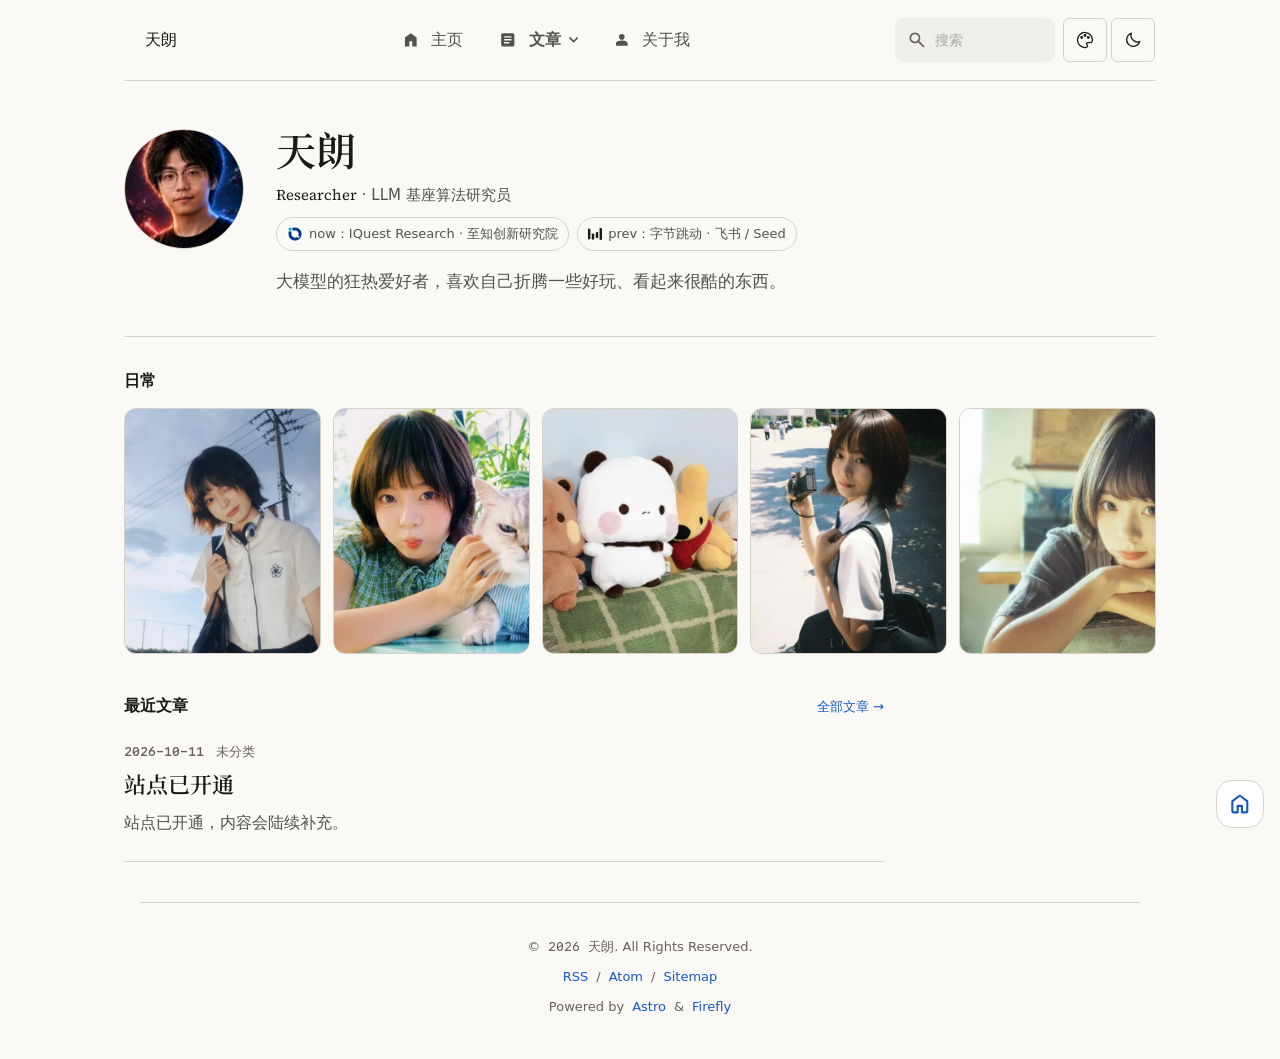
==== index.html @ 12dfe03e "site: build of 89af44c3" ====
<!DOCTYPE html><html data-palette="fusion" lang="zh-CN" class="bg-(--page-bg) text-[14px] md:text-[16px]" data-wallpaper-mode="none" data-fullscreen-layout="classic" data-tag-style="pill" data-category-style="rectangle" style="--page-width: 100rem;--navbar-panel-blur: 12px;--banner-height-home: 65vh;--banner-height-non-home: max(45vh, 380px);--banner-height: 35vh;" data-astro-cid-ju4pidww><head><meta charset="UTF-8"><script>(()=>{const keys=["fusion","warm-paper","spectrum","lark","warm-lark"],preview=new URLSearchParams(location.search).get("palette");let palette="fusion";try{const stored=localStorage.getItem("palette");keys.includes(stored)&&(palette=stored)}catch(e){}keys.includes(preview)&&(palette=preview),document.documentElement.dataset.palette=palette})();
</script><style>
			@layer properties, theme, base, components, utilities;
		</style><title>天朗</title><meta name="description" content="个人站点，内容陆续补充。"><meta name="keywords" content="博客, 个人站点"><meta name="author" content="天朗"><link rel="canonical" href="https://derivative2002.github.io/"><meta property="og:site_name" content="天朗"><meta property="og:locale" content="zh_CN"><meta property="og:url" content="https://derivative2002.github.io/"><meta property="og:title" content="天朗"><meta property="og:description" content="个人站点，内容陆续补充。"><meta property="og:image" content="https://derivative2002.github.io/_astro/site-light.DlgTCT9r.png"><meta property="og:image:width" content="96"><meta property="og:image:height" content="96"><meta property="og:image:alt" content="天朗"><meta name="twitter:image" content="https://derivative2002.github.io/_astro/site-light.DlgTCT9r.png"><meta name="twitter:image:alt" content="天朗"><meta property="og:type" content="website"><meta name="twitter:card" content="summary_large_image"><meta name="twitter:url" content="https://derivative2002.github.io/"><meta name="twitter:title" content="天朗"><meta name="twitter:description" content="个人站点，内容陆续补充。"><script type="application/ld+json">{"@context":"https://schema.org","@graph":[{"@type":"WebSite","@id":"https://derivative2002.github.io/#website","url":"https://derivative2002.github.io/","name":"天朗","description":"个人站点，内容陆续补充。","inLanguage":"zh-CN","publisher":{"@id":"https://derivative2002.github.io/#person"},"potentialAction":{"@type":"SearchAction","target":{"@type":"EntryPoint","urlTemplate":"https://derivative2002.github.io/search/?q={search_term_string}"},"query-input":"required name=search_term_string"}},{"@type":"Person","@id":"https://derivative2002.github.io/#person","name":"天朗","url":"https://derivative2002.github.io/about/","image":"https://derivative2002.github.io/_astro/avatar.BNfFKwYu.webp","description":"简介待补"},{"@type":"Organization","@id":"https://derivative2002.github.io/#organization","name":"天朗","url":"https://derivative2002.github.io/","logo":{"@type":"ImageObject","url":"https://derivative2002.github.io/_astro/site-light.DlgTCT9r.png","contentUrl":"https://derivative2002.github.io/_astro/site-light.DlgTCT9r.png","width":96,"height":96}}]}</script><meta name="viewport" content="width=device-width, initial-scale=1"><meta name="generator" content="Astro v7.3.2"><meta name="theme-color" content="hsl(165 90% 60%)"><link rel="icon" href="/favicon/site-180.png" sizes="180x180"><link rel="icon" href="/favicon/site-32.png" sizes="32x32"><link rel="apple-touch-icon" href="/favicon/site-180.png" type="image/png" sizes="180x180"><!-- 为特定域名的图片添加 referrerpolicy 以解决 403 问题 --><!-- 注：静态图片（ImageWrapper 组件、Markdown 正文图）已在构建期加好 referrerpolicy；
         此脚本仅作为运行时兜底，处理动态注入的图片（解密内容、第三方评论/统计部件等）。 --><!-- Set the theme before the page is rendered to avoid a flash --><script>(function(){const defaultMode="system",defaultWallpaperMode="none",darkTheme="one-dark-pro",lightTheme="one-light",fullscreenLayout="classic",LIGHT_MODE="light",DARK_MODE="dark",SYSTEM_MODE="system",readSetting=key=>{try{return localStorage.getItem(key)}catch(e){return null}},removeSetting=key=>{try{localStorage.removeItem(key)}catch(e){}},previewMode=new URLSearchParams(location.search).get("mode"),storedMode=readSetting("theme"),theme=["light","dark"].includes(previewMode)?previewMode:["light","dark","system"].includes(storedMode)?storedMode:defaultMode;function getSystemTheme(){return window.matchMedia("(prefers-color-scheme: dark)").matches?DARK_MODE:LIGHT_MODE}function resolveTheme(themeValue){return themeValue===SYSTEM_MODE?getSystemTheme():themeValue}const resolvedTheme=resolveTheme(theme),isDark=resolvedTheme===DARK_MODE;document.documentElement.dataset.mode=resolvedTheme,isDark?document.documentElement.classList.add("dark"):document.documentElement.classList.remove("dark"),document.documentElement.setAttribute("data-theme",isDark?darkTheme:lightTheme);const storedCardOpacity=readSetting("overlayCardOpacity"),parsedCardOpacity=storedCardOpacity===null?NaN:Number.parseFloat(storedCardOpacity),resolvedCardOpacity=Number.isFinite(parsedCardOpacity)?Math.min(1,Math.max(0,parsedCardOpacity)):.6;document.documentElement.style.setProperty("--card-transparent-opacity",String(resolvedCardOpacity));const storedFullscreenLayout=null;removeSetting("fullscreenLayout");const resolvedFullscreenLayout=storedFullscreenLayout==="hero"||storedFullscreenLayout==="classic"?storedFullscreenLayout:fullscreenLayout;document.documentElement.setAttribute("data-fullscreen-layout",resolvedFullscreenLayout);const wallpaperMode=defaultWallpaperMode;if(document.documentElement.setAttribute("data-wallpaper-mode",wallpaperMode),!window.__fireflyLayoutTransitionGuard){window.__fireflyLayoutTransitionGuard=!0,document.documentElement.setAttribute("data-layout-init","");const removeLayoutInit=()=>document.documentElement.removeAttribute("data-layout-init");document.readyState==="complete"?requestAnimationFrame(removeLayoutInit):window.addEventListener("load",removeLayoutInit,{once:!0})}(function(){const wavesEnabled=readSetting("wavesEnabled");wavesEnabled!==null&&document.documentElement.setAttribute("data-waves-enabled",wavesEnabled)})(),(function(){const gradientEnabled=readSetting("gradientEnabled");gradientEnabled!==null&&document.documentElement.setAttribute("data-gradient-enabled",gradientEnabled)})(),(function(){const bannerTitleEnabled=readSetting("bannerTitleEnabled");bannerTitleEnabled!==null&&document.documentElement.setAttribute("data-banner-title-enabled",bannerTitleEnabled)})()})();
</script><!-- defines global css variables. This will be applied to <html> <body> and some other elements idk why --><link rel="alternate" type="application/rss+xml" title="天朗" href="https://derivative2002.github.io/rss.xml"><link rel="alternate" type="application/atom+xml" title="天朗" href="https://derivative2002.github.io/atom.xml"><!-- Font Setup (Astro Font API) --><!-- Local heading faces and system stacks are defined in styles/fonts.css. --><script type="module">document.fonts&&typeof document.fonts.ready<"u"&&document.fonts.ready.then(()=>{document.dispatchEvent(new CustomEvent("fontsLoaded"))}).catch(n=>{console.warn("Font loading failed:",n)});
</script><link rel="stylesheet" href="/_astro/_..B1ALX-2b.css"><style>.cover-image-container[data-astro-cid-q3lybnyu]{min-height:150px}@media(width>=768px){.cover-image-container[data-astro-cid-q3lybnyu]{min-height:0}}.loading-spinner[data-astro-cid-q3lybnyu]{transition:opacity .3s ease-out}.cover-image-container[data-astro-cid-q3lybnyu][data-loading=false] .loading-spinner[data-astro-cid-q3lybnyu]{opacity:0;pointer-events:none}.cover-image-container[data-astro-cid-q3lybnyu][data-error=true] .loading-spinner[data-astro-cid-q3lybnyu]{display:none}.cover-image-container[data-astro-cid-q3lybnyu][data-error=true] .error-message[data-astro-cid-q3lybnyu]{display:flex}.cover-image-container[data-astro-cid-q3lybnyu][data-error=true] img[data-astro-cid-q3lybnyu][data-remote=true]{display:none}.spinner[data-astro-cid-q3lybnyu]{width:40px;height:40px;border:3px solid var(--line);border-top-color:var(--accent);border-radius:50%;animation:.8s linear infinite spin}@keyframes spin{to{transform:rotate(360deg)}}.cover-image-container[data-astro-cid-q3lybnyu] img[data-astro-cid-q3lybnyu]{width:100%;object-fit:cover;height:100%!important}.cover-image-container[data-astro-cid-q3lybnyu][data-natural-height]{min-height:0}.cover-image-container[data-astro-cid-q3lybnyu][data-natural-height] img[data-astro-cid-q3lybnyu]{height:auto!important}
.post-meta-tags[data-astro-cid-g5no53fi]{min-width:0;max-width:100%}.post-meta-tags[data-astro-cid-g5no53fi] .meta-icon[data-astro-cid-g5no53fi]{flex-shrink:0}.post-meta-cover[data-astro-cid-g5no53fi] .text-50[data-astro-cid-g5no53fi],.post-meta-cover[data-astro-cid-g5no53fi] .meta-divider[data-astro-cid-g5no53fi]{color:#ffffffe6!important}.post-meta-cover[data-astro-cid-g5no53fi] .meta-icon[data-astro-cid-g5no53fi]{width:1.125rem;height:1.125rem;margin-right:.375rem;background:none;color:#ffffffe6}.post-meta-cover[data-astro-cid-g5no53fi] .text-sm[data-astro-cid-g5no53fi]{font-size:.75rem;line-height:1rem}.post-meta-cover[data-astro-cid-g5no53fi] .text-xl[data-astro-cid-g5no53fi]{font-size:1rem}.post-meta-cover[data-astro-cid-g5no53fi] .post-meta-tags[data-astro-cid-g5no53fi]{min-width:0}.post-meta-cover[data-astro-cid-g5no53fi] a[data-astro-cid-g5no53fi]:hover{color:#fff!important}.post-meta-cover[data-astro-cid-g5no53fi] a[data-astro-cid-g5no53fi]:hover:before{background-color:#ffffff2e!important}.post-meta-cover[data-astro-cid-g5no53fi] a[data-astro-cid-g5no53fi]:active:before{background-color:#ffffff42!important}@media(width<=767px){.post-meta-tags[data-astro-cid-g5no53fi]{width:100%;align-items:flex-start}}
</style><link rel="stylesheet" href="/_astro/MainGridLayout.qHMbPpNs.css"><link rel="stylesheet" href="/_astro/Layout.DgOFHb2E.css"><script type="module" src="/_astro/page.BpqnxC_1.js"></script></head><body class="min-h-screen is-home" style="--page-width: 100rem;--navbar-panel-blur: 12px;--banner-height-home: 65vh;--banner-height-non-home: max(45vh, 380px);--banner-height: 35vh;" data-astro-cid-ju4pidww><!-- 首帧前按运行时壁纸模式翻转卡片透明类（布局已由 data-wallpaper-mode 属性规则接管） --><script>(function(){const wm=document.documentElement.getAttribute("data-wallpaper-mode");wm&&document.body.classList.toggle("wallpaper-transparent",wm==="overlay"||wm==="fullscreen"&&document.documentElement.getAttribute("data-fullscreen-layout")==="hero")})();
</script><div id="progress-bar" style="--page-width: 100rem;--navbar-panel-blur: 12px;--banner-height-home: 65vh;--banner-height-non-home: max(45vh, 380px);--banner-height: 35vh;" data-astro-cid-ju4pidww></div><script>(function(){(function(){var stored=localStorage.getItem("cardBorderEnabled"),border=stored!==null?stored==="true":!1;border?document.documentElement.classList.add("enable-card-border"):document.documentElement.classList.remove("enable-card-border"),stored=localStorage.getItem("cardFollowThemeEnabled");var follow=stored!==null?stored==="true":!1;follow?document.body.classList.add("card-follow-theme-hue"):document.body.classList.remove("card-follow-theme-hue")})()})();
</script><!-- 页面顶部渐变高光效果 - 只在full和semifull模式下显示 --><!-- 全局配置载体 --><div id="config-carrier" data-hue="165" data-wallpaper-mode="none"></div><script data-swup-ignore-script>(function(){const managerConfigStr='{"mode":"local","meting":{"api":"https://api.i-meto.com/meting/api?server=:server&type=:type&id=:id&r=:r","server":"netease","type":"playlist","id":"","auth":"","fallbackApis":[]},"localPlaylist":[],"volume":0.7,"playMode":"list","showLyrics":false,"i18n":{"noPlaying":"\u6682\u672A\u64AD\u653E","lyrics":"\u6B4C\u8BCD","volume":"\u97F3\u91CF","playMode":"\u5207\u6362\u64AD\u653E\u6A21\u5F0F","prev":"\u4E0A\u4E00\u9996","next":"\u4E0B\u4E00\u9996","playlist":"\u5217\u8868","noLyrics":"\u6682\u65E0\u6B4C\u8BCD","loadingLyrics":"\u6B63\u5728\u52A0\u8F7D\u6B4C\u8BCD...","failedLyrics":"\u6B4C\u8BCD\u52A0\u8F7D\u5931\u8D25","noSongs":"\u6682\u65E0\u6B4C\u66F2","error":"\u64AD\u653E\u5668\u9519\u8BEF","play":"\u64AD\u653E","pause":"\u6682\u505C","progress":"\u64AD\u653E\u8FDB\u5EA6","noCover":"\u6682\u65E0\u5C01\u9762"}}';(function(){if(window.__fireflyMusic)return;var config=JSON.parse(managerConfigStr);function formatTime(seconds){if(!seconds||isNaN(seconds))return"0:00";var min=Math.floor(seconds/60),sec=Math.floor(seconds%60);return min+":"+(sec<10?"0":"")+sec}function parseLRC(lrc){if(!lrc)return[];var lines=lrc.split(`
`),result=[],timeReg=/\[(\d{2}):(\d{2})\.(\d{2,3})\]/g;return lines.forEach(function(line){var matches=Array.from(line.matchAll(timeReg));if(matches.length>0){var text=line.replace(timeReg,"").trim();text&&matches.forEach(function(match){var m=parseInt(match[1]),s=parseInt(match[2]),ms=parseInt(match[3]),time=m*60+s+ms/(match[3].length===3?1e3:100);result.push({time,text})})}}),result.sort(function(a,b){return a.time-b.time})}var audio=document.createElement("audio");audio.crossOrigin="anonymous",audio.style.display="none",audio.preload="none",document.body.appendChild(audio),audio.pause();var loadVersion=0,state={playlist:[],currentIndex:0,isPlaying:!1,playMode:0,volume:localStorage.getItem("music-player-volume")!==null?parseFloat(localStorage.getItem("music-player-volume")):config.volume||.7,isMuted:!1,lyrics:[],currentLrcIndex:-1,initialized:!1,initializing:!1,error:null};config.playMode==="random"?state.playMode=2:config.playMode==="one"?state.playMode=1:state.playMode=0;function emit(name,detail){window.dispatchEvent(new CustomEvent(name,{detail:detail||{}}))}async function fetchMetingData(){if(config.meting){for(var m=config.meting,apis=[m.api].concat(m.fallbackApis||[]),i=0;i<apis.length;i++){var baseApi=apis[i];if(baseApi)try{var fetchUrl=baseApi.replace(":server",m.server).replace(":type",m.type).replace(":id",m.id).replace(":r",Math.random());m.auth&&(fetchUrl+="&auth="+m.auth);var res=await fetch(fetchUrl);if(!res.ok)throw new Error("HTTP "+res.status);var data=await res.json();if(Array.isArray(data)&&data.length>0){state.playlist=data.map(function(item){return{name:item.title||item.name||"Unknown",artist:item.author||item.artist||"Unknown",url:item.url,pic:item.pic||item.cover||"",lrc:item.lrc}});return}}catch(e){console.warn("Meting API failed for "+baseApi,e)}}throw new Error("All Meting APIs failed")}}function loadLyrics(track){if(state.lyrics=[],state.currentLrcIndex=-1,!track.lrc){emit("fm:lyrics",{lyrics:[],status:"none"});return}var isLrcUrl=/^(https?:)?\/\//.test(track.lrc)||track.lrc.startsWith("/")||/\.(lrc|txt)(\?|#|$)/i.test(track.lrc);isLrcUrl?(emit("fm:lyrics",{lyrics:[],status:"loading"}),fetch(track.lrc).then(function(r){return r.text()}).then(function(text){state.lyrics=parseLRC(text),emit("fm:lyrics",{lyrics:state.lyrics,status:"loaded"})}).catch(function(){state.lyrics=[],emit("fm:lyrics",{lyrics:[],status:"failed"})})):(state.lyrics=parseLRC(track.lrc),emit("fm:lyrics",{lyrics:state.lyrics,status:state.lyrics.length>0?"loaded":"none"}))}var currentTrackUrls=[],currentTrackUrlIndex=0,errorSkipTimeout=null;function tryPlayCurrentTrackUrl(autoPlay,ver){if(ver===loadVersion){var playUrl=currentTrackUrls[currentTrackUrlIndex];audio.src=playUrl,autoPlay?audio.play().then(function(){ver===loadVersion&&(state.isPlaying=!0,state.error=null,emit("fm:play-state",{isPlaying:!0}))}).catch(function(e){ver===loadVersion&&e.name!=="AbortError"&&console.warn("Autoplay blocked:",e)}):(state.isPlaying=!1,emit("fm:play-state",{isPlaying:!1}))}}function loadTrack(index,autoPlay){if(!(index<0||index>=state.playlist.length)){state.currentIndex=index;var track=state.playlist[index],ver=++loadVersion;errorSkipTimeout&&(clearTimeout(errorSkipTimeout),errorSkipTimeout=null),currentTrackUrls=[track.url],currentTrackUrlIndex=0;var matchId=track.url.match(/[?&]id=([^&]+)/),matchServer=track.url.match(/[?&]server=([^&]+)/);matchId&&matchServer&&config.meting&&config.meting.fallbackApis&&config.meting.fallbackApis.forEach(function(fallback){var fallbackUrl=fallback.replace(":server",matchServer[1]).replace(":type","url").replace(":id",matchId[1]);currentTrackUrls.indexOf(fallbackUrl)===-1&&currentTrackUrls.push(fallbackUrl)}),loadLyrics(track),emit("fm:track",{index,track,autoPlay:!!autoPlay}),tryPlayCurrentTrackUrl(autoPlay,ver)}}function togglePlay(){audio.paused?audio.play().then(function(){state.isPlaying=!0,emit("fm:play-state",{isPlaying:!0})}).catch(function(e){e.name!=="AbortError"&&console.warn("Playback failed:",e)}):(audio.pause(),state.isPlaying=!1,emit("fm:play-state",{isPlaying:!1}))}function playNext(auto){if(state.playMode===1&&auto){audio.currentTime=0,audio.play();return}var nextIndex;state.playMode===2?nextIndex=Math.floor(Math.random()*state.playlist.length):nextIndex=(state.currentIndex+1)%state.playlist.length,loadTrack(nextIndex,!0)}function playPrev(){var prevIndex;state.playMode===2?prevIndex=Math.floor(Math.random()*state.playlist.length):prevIndex=(state.currentIndex-1+state.playlist.length)%state.playlist.length,loadTrack(prevIndex,!0)}function setPlayMode(mode){state.playMode=mode,emit("fm:mode",{playMode:mode})}function cyclePlayMode(){setPlayMode((state.playMode+1)%3)}function setVolume(val){val=Math.max(0,Math.min(1,val)),state.volume=val,state.isMuted=!1,audio.volume=val,audio.muted=!1,localStorage.setItem("music-player-volume",val.toString()),emit("fm:volume",{volume:val,isMuted:!1})}function toggleMute(){state.isMuted=!state.isMuted,audio.muted=state.isMuted,emit("fm:volume",{volume:state.volume,isMuted:state.isMuted})}function seek(percent){audio.duration&&(audio.currentTime=Math.max(0,Math.min(1,percent))*audio.duration)}function seekToTime(time){audio.duration&&(audio.currentTime=Math.max(0,Math.min(time,audio.duration)))}function playTrackByIndex(index){index===state.currentIndex&&!audio.paused?togglePlay():loadTrack(index,!0)}audio.addEventListener("timeupdate",function(){if(!isNaN(audio.duration)){var ct=audio.currentTime,dur=audio.duration,pct=ct/dur*100;if(emit("fm:time",{currentTime:ct,duration:dur,progress:pct,currentTimeStr:formatTime(ct),durationStr:formatTime(dur)}),state.lyrics.length>0){for(var idx=-1,i=0;i<state.lyrics.length&&ct>=state.lyrics[i].time;i++)idx=i;idx!==state.currentLrcIndex&&(state.currentLrcIndex=idx,emit("fm:lrc-index",{index:idx}))}}}),audio.addEventListener("ended",function(){playNext(!0)}),audio.addEventListener("error",function(){var ver=loadVersion;currentTrackUrlIndex<currentTrackUrls.length-1?(currentTrackUrlIndex++,console.warn("Playback failed, trying fallback URL: "+currentTrackUrls[currentTrackUrlIndex]),tryPlayCurrentTrackUrl(!0,ver)):(state.error="Audio playback error",emit("fm:error",{message:"\u64AD\u653E\u5931\u8D25\uFF0C\u5373\u5C06\u81EA\u52A8\u8DF3\u8FC7..."}),errorSkipTimeout&&clearTimeout(errorSkipTimeout),errorSkipTimeout=setTimeout(function(){ver===loadVersion&&playNext(!0)},2e3))});async function init(){if(!(state.initialized||state.initializing)){state.initializing=!0;try{if(config.mode==="meting"&&config.meting?await fetchMetingData():config.mode==="local"&&(state.playlist=config.localPlaylist||[]),state.playlist.length>0){audio.volume=state.volume;var startIndex=0;state.playMode===2&&(startIndex=Math.floor(Math.random()*state.playlist.length)),state.initialized=!0,emit("fm:init",{playlist:state.playlist,playMode:state.playMode,volume:state.volume,isMuted:state.isMuted}),loadTrack(startIndex,!1)}else state.initialized=!0,emit("fm:init",{playlist:[],playMode:state.playMode,volume:state.volume,isMuted:state.isMuted}),emit("fm:error",{message:config.i18n.noSongs})}catch(e){console.error("Music Manager init error:",e),state.initialized=!0,emit("fm:init",{playlist:[],playMode:state.playMode,volume:state.volume,isMuted:state.isMuted}),emit("fm:error",{message:config.i18n.error})}finally{state.initializing=!1}}}window.__fireflyMusic={init,getState:function(){var track=state.playlist[state.currentIndex]||null;return{playlist:state.playlist,currentIndex:state.currentIndex,track,isPlaying:state.isPlaying,playMode:state.playMode,volume:state.volume,isMuted:state.isMuted,currentTime:audio.currentTime,duration:audio.duration||0,progress:audio.duration?audio.currentTime/audio.duration*100:0,currentTimeStr:formatTime(audio.currentTime),durationStr:formatTime(audio.duration),lyrics:state.lyrics,currentLrcIndex:state.currentLrcIndex,initialized:state.initialized,error:state.error,config}},togglePlay,playNext:function(){playNext(!1)},playPrev,cyclePlayMode,setVolume,toggleMute,seek,seekToTime,playTrackByIndex,loadTrack}})()})();
</script><!-- 导航栏外壳（从 MainGridLayout.astro 迁出） --><div id="top-row" class="z-50 pointer-events-none relative transition-all duration-700 mx-auto w-full xl:w-[92vw] max-w-(--page-width) px-0 md:px-4"><div id="navbar-wrapper" class="pointer-events-auto transition-all sticky top-0"><div id="navbar" class="z-50" style="--navbar-glass-blur: 0px;" data-transparent-mode="semi" data-is-home="true" data-full-width="false"><script>(function(){const bannerTMode="semi",fsTMode="semifull";(function(){const wm=document.documentElement.getAttribute("data-wallpaper-mode"),navbar=document.getElementById("navbar");if(!wm||!navbar)return;const isHome=navbar.getAttribute("data-is-home")==="true";let mode,blur;wm==="fullscreen"?(mode=fsTMode==="semifull"&&isHome?"semifull":"semi",blur=12):wm==="banner"?(mode=bannerTMode==="semifull"&&!isHome?"semi":bannerTMode,blur=mode==="none"?0:12):(mode="none",blur=0),navbar.setAttribute("data-transparent-mode",mode),navbar.style.setProperty("--navbar-glass-blur",`${blur}px`)})()})();
</script><div class="overflow-visible! h-18 px-4"><div class="mx-auto h-full w-full max-w-(--page-width) grid grid-cols-[auto_minmax(0,1fr)_auto] items-center"><a href="/" class="btn-plain scale-animation rounded-lg h-13 px-3 md:px-5 font-bold active:scale-95"><div class="flex flex-row items-center text-md dark:text-white text-black" style="font-family: var(--font-navbar-title, inherit)"><picture><source srcset="/_astro/site-light.DlgTCT9r_ZU1KxS.webp 28w, /_astro/site-light.DlgTCT9r_Z1kIve4.webp 56w" type="image/webp"><img src="/_astro/site-light.DlgTCT9r_ZhSDHx.webp" srcset="/_astro/site-light.DlgTCT9r_ZU1KxS.webp 28w, /_astro/site-light.DlgTCT9r_Z1kIve4.webp 56w" alt="天朗" data-logo-theme="light" loading="eager" fetchpriority="high" decoding="async" width="96" height="96" class="navbar-logo h-7 w-7 mb-1 mr-2 object-contain dark:hidden"></picture><picture><source srcset="/_astro/site-dark.BhGWqPP__Z25Ojub.webp 28w, /_astro/site-dark.BhGWqPP__rjhTP.webp 56w" type="image/webp"><img src="/_astro/site-dark.BhGWqPP__rmK7D.webp" srcset="/_astro/site-dark.BhGWqPP__Z25Ojub.webp 28w, /_astro/site-dark.BhGWqPP__rjhTP.webp 56w" alt="天朗" data-logo-theme="dark" loading="eager" fetchpriority="high" decoding="async" width="96" height="96" class="navbar-logo h-7 w-7 mb-1 mr-2 object-contain hidden dark:block"></picture>天朗</div></a><div class="hidden lg:flex items-center space-x-1 col-start-2 justify-center"><div class="dropdown-container" data-dropdown data-astro-cid-aitcplad><a aria-label="主页" href="/" class="btn-plain scale-animation rounded-lg h-10 font-bold px-4 active:scale-95" data-astro-cid-aitcplad><div class="flex items-center gap-1.5" data-astro-cid-aitcplad><svg width="1em" height="1em" viewBox="0 0 24 24" class="text-[1.1rem] mr-1.5 navbar-icon" data-astro-cid-aitcplad="true" data-icon="material-symbols:home"><use href="#ai:material-symbols:home"></use></svg>主页</div></a></div><script type="module">document.addEventListener("DOMContentLoaded",function(){const c=document.querySelectorAll("[data-dropdown]");c.forEach(e=>{const t=e.querySelector("[data-dropdown-trigger]"),o=e.querySelector("[data-dropdown-menu]"),n=e.querySelectorAll(".dropdown-item");!t||!o||(t.addEventListener("keydown",function(r){r.key==="Enter"||r.key===" "?(r.preventDefault(),d(e,t,o)):r.key==="ArrowDown"?(r.preventDefault(),s(e,t,o),n.length>0&&n[0].focus()):r.key==="Escape"&&u(e,t,o)}),n.forEach((r,f)=>{r.addEventListener("keydown",function(a){if(a.key==="ArrowDown"){a.preventDefault();const i=(f+1)%n.length;n[i].focus()}else if(a.key==="ArrowUp"){a.preventDefault();const i=(f-1+n.length)%n.length;n[i].focus()}else a.key==="Escape"&&(u(e,t,o),t.focus())})}))}),document.addEventListener("click",function(e){c.forEach(t=>{if(!t.contains(e.target)){const o=t.querySelector("[data-dropdown-trigger]"),n=t.querySelector("[data-dropdown-menu]");o&&n&&u(t,o,n)}})})});function d(c,e,t){e.getAttribute("aria-expanded")==="true"?u(c,e,t):s(c,e,t)}function s(c,e,t){e.setAttribute("aria-expanded","true")}function u(c,e,t){e.setAttribute("aria-expanded","false")}
</script><div class="dropdown-container" data-dropdown data-astro-cid-aitcplad><button class="btn-plain scale-animation rounded-lg h-10 font-bold px-4 pr-8 active:scale-95 dropdown-trigger relative" aria-expanded="false" aria-haspopup="true" data-dropdown-trigger data-astro-cid-aitcplad><div class="flex items-center gap-1.5" data-astro-cid-aitcplad><svg width="1em" height="1em" viewBox="0 0 24 24" class="text-[1.1rem] mr-1.5 navbar-icon" data-astro-cid-aitcplad="true" data-icon="material-symbols:article"><use href="#ai:material-symbols:article"></use></svg>文章</div><svg width="1em" height="1em" viewBox="0 0 24 24" class="text-[1.2rem] transition-transform duration-200 dropdown-arrow absolute right-2.5 top-1/2 -translate-y-1/2" data-astro-cid-aitcplad="true" data-icon="material-symbols:keyboard-arrow-down-rounded"><use href="#ai:material-symbols:keyboard-arrow-down-rounded"></use></svg></button><div class="dropdown-menu" data-dropdown-menu data-astro-cid-aitcplad><div class="float-panel p-2 dropdown-content" role="none"><a href="/archive/" class="flex transition whitespace-nowrap items-center justify-start! w-full btn-plain scale-animation rounded-lg h-9 px-3 font-medium active:scale-95 mb-0.5  dropdown-item focus-ring-inset h-10"><svg width="1em" height="1em" viewBox="0 0 24 24" class="text-[1.25rem] mr-3 navbar-icon" data-astro-cid-aitcplad="true" data-icon="material-symbols:archive"><use href="#ai:material-symbols:archive"></use></svg><span data-astro-cid-aitcplad>归档</span></a><a href="/categories/" class="flex transition whitespace-nowrap items-center justify-start! w-full btn-plain scale-animation rounded-lg h-9 px-3 font-medium active:scale-95 mb-0.5  dropdown-item focus-ring-inset h-10"><svg width="1em" height="1em" viewBox="0 0 24 24" class="text-[1.25rem] mr-3 navbar-icon" data-astro-cid-aitcplad="true" data-icon="material-symbols:folder-open-rounded"><use href="#ai:material-symbols:folder-open-rounded"></use></svg><span data-astro-cid-aitcplad>分类</span></a><a href="/tags/" class="flex transition whitespace-nowrap items-center justify-start! w-full btn-plain scale-animation rounded-lg h-9 px-3 font-medium active:scale-95 mb-0.5  dropdown-item focus-ring-inset h-10"><svg width="1em" height="1em" viewBox="0 0 24 24" class="text-[1.25rem] mr-3 navbar-icon" data-astro-cid-aitcplad="true" data-icon="material-symbols:tag-rounded"><use href="#ai:material-symbols:tag-rounded"></use></svg><span data-astro-cid-aitcplad>标签</span></a><a href="/series/" class="flex transition whitespace-nowrap items-center justify-start! w-full btn-plain scale-animation rounded-lg h-9 px-3 font-medium active:scale-95   dropdown-item focus-ring-inset h-10"><svg width="1em" height="1em" viewBox="0 0 24 24" class="text-[1.25rem] mr-3 navbar-icon" data-astro-cid-aitcplad="true" data-icon="material-symbols:layers"><use href="#ai:material-symbols:layers"></use></svg><span data-astro-cid-aitcplad>系列</span></a></div></div></div><div class="dropdown-container" data-dropdown data-astro-cid-aitcplad><a aria-label="关于我" href="/about/" class="btn-plain scale-animation rounded-lg h-10 font-bold px-4 active:scale-95" data-astro-cid-aitcplad><div class="flex items-center gap-1.5" data-astro-cid-aitcplad><svg width="1em" height="1em" viewBox="0 0 24 24" class="text-[1.1rem] mr-1.5 navbar-icon" data-astro-cid-aitcplad="true" data-icon="material-symbols:person"><use href="#ai:material-symbols:person"></use></svg>关于我</div></a></div></div><div class="flex col-start-3 justify-self-end"><!--<SearchPanel client:load>--><style>astro-island,astro-slot,astro-static-slot{display:contents}</style><script>(()=>{var e=async t=>{await(await t())()};(self.Astro||(self.Astro={})).load=e,window.dispatchEvent(new Event("astro:load"))})();
</script><script>(()=>{var g=Object.defineProperty,w=(a,s,c)=>s in a?g(a,s,{enumerable:!0,configurable:!0,writable:!0,value:c}):a[s]=c,l=(a,s,c)=>w(a,typeof s!="symbol"?s+"":s,c),E=new Set(["__proto__","constructor","prototype"]);{let a={0:t=>y(t),1:t=>c(t),2:t=>new RegExp(t),3:t=>new Date(t),4:t=>new Map(c(t)),5:t=>new Set(c(t)),6:t=>BigInt(t),7:t=>new URL(t),8:t=>new Uint8Array(t),9:t=>new Uint16Array(t),10:t=>new Uint32Array(t),11:t=>Number.POSITIVE_INFINITY*t},s=t=>{let[p,e]=t;return p in a?a[p](e):void 0},c=t=>t.map(s),y=t=>typeof t!="object"||t===null?t:Object.fromEntries(Object.entries(t).map(([p,e])=>[p,s(e)]));class f extends HTMLElement{constructor(){super(...arguments),l(this,"Component"),l(this,"hydrator"),l(this,"hydrate",async()=>{var b;if(!this.hydrator||!this.isConnected)return;let e=(b=this.parentElement)==null?void 0:b.closest("astro-island[ssr]");if(e){e.addEventListener("astro:hydrate",this.hydrate,{once:!0});return}let r=this.querySelectorAll("astro-slot"),n={},d=this.querySelectorAll("template[data-astro-template]");for(let o of d){let i=o.closest(this.tagName);i!=null&&i.isSameNode(this)&&(n[o.getAttribute("data-astro-template")||"default"]=o.innerHTML,o.remove())}for(let o of r){let i=o.closest(this.tagName);i!=null&&i.isSameNode(this)&&(n[o.getAttribute("name")||"default"]=o.innerHTML)}let u;try{u=this.hasAttribute("props")?y(JSON.parse(this.getAttribute("props"))):{}}catch(o){let i=this.getAttribute("component-url")||"<unknown>",v=this.getAttribute("component-export");throw v&&(i+=` (export ${v})`),console.error(`[hydrate] Error parsing props for component ${i}`,this.getAttribute("props"),o),o}let h;await this.hydrator(this)(this.Component,u,n,{client:this.getAttribute("client")}),this.removeAttribute("ssr"),this.dispatchEvent(new CustomEvent("astro:hydrate"))}),l(this,"unmount",()=>{this.isConnected||this.dispatchEvent(new CustomEvent("astro:unmount"))})}disconnectedCallback(){document.removeEventListener("astro:after-swap",this.unmount),document.addEventListener("astro:after-swap",this.unmount,{once:!0})}connectedCallback(){if(!this.hasAttribute("await-children")||document.readyState==="interactive"||document.readyState==="complete")this.childrenConnectedCallback();else{let e=()=>{document.removeEventListener("DOMContentLoaded",e),r.disconnect(),this.childrenConnectedCallback()},r=new MutationObserver(()=>{var n;((n=this.lastChild)==null?void 0:n.nodeType)===Node.COMMENT_NODE&&this.lastChild.nodeValue==="astro:end"&&(this.lastChild.remove(),e())});r.observe(this,{childList:!0}),document.addEventListener("DOMContentLoaded",e)}}async childrenConnectedCallback(){let e=this.getAttribute("before-hydration-url");e&&await import(e),this.start()}getRetryImportUrl(e){let r=new URL(e,document.baseURI);return r.searchParams.set("astro-retry",Date.now().toString()),r.toString()}async importWithRetry(e){try{return await import(e)}catch(r){return await new Promise(n=>setTimeout(n,1e3)),import(this.getRetryImportUrl(e))}}handleHydrationError(e){let r=this.getAttribute("component-url"),n=new CustomEvent("astro:hydration-error",{cancelable:!0,bubbles:!0,composed:!0,detail:{error:e,componentUrl:r}});this.dispatchEvent(n)&&console.error(`[astro-island] Error hydrating ${r}`,e)}async start(){let e=JSON.parse(this.getAttribute("opts")),r=this.getAttribute("client");if(Astro[r]===void 0){window.addEventListener(`astro:${r}`,()=>this.start(),{once:!0});return}try{await Astro[r](async()=>{let n=this.getAttribute("renderer-url");try{let[d,{default:u}]=await Promise.all([this.importWithRetry(this.getAttribute("component-url")),n?this.importWithRetry(n):Promise.resolve({default:()=>()=>{}})]),h=this.getAttribute("component-export")||"default";if(h.includes(".")){this.Component=d;for(let m of h.split(".")){if(E.has(m)||!this.Component||typeof this.Component!="object"&&typeof this.Component!="function"||!Object.hasOwn(this.Component,m))throw new Error(`Invalid component export path: ${h}`);this.Component=this.Component[m]}}else{if(E.has(h))throw new Error(`Invalid component export path: ${h}`);this.Component=d[h]}return this.hydrator=u,this.hydrate}catch(d){return this.handleHydrationError(d),()=>{}}},e,this)}catch(n){this.handleHydrationError(n)}}attributeChangedCallback(){this.hydrate()}}l(f,"observedAttributes",["props"]),customElements.get("astro-island")||customElements.define("astro-island",f)}})();
</script><astro-island uid="Z1Ufrb1" component-url="/_astro/Search.EWt3hjwn.js" component-export="default" renderer-url="/_astro/client.svelte.BG3JpSQe.js" props="{}" ssr client="load" opts="{&quot;name&quot;:&quot;Search&quot;,&quot;value&quot;:true}" await-children><!--[--><div id="search-bar" class="hidden lg:flex transition-all items-center h-11 mr-2 rounded-lg bg-black/4 hover:bg-black/6 focus-within:bg-black/6 dark:bg-white/5 dark:hover:bg-white/10 dark:focus-within:bg-white/10"><!--[0--><!--[0--><!--[0--><svg xmlns="http://www.w3.org/2000/svg" aria-hidden="true" role="img" class="inline-icon inline-flex items-center justify-center absolute text-[1.25rem] pointer-events-none ml-3 transition my-auto text-black/30 dark:text-white/30" width="1em" height="1em" viewBox="0 0 24 24"><!----><path fill="currentColor" d="m19.6 21l-6.3-6.3q-.75.6-1.725.95T9.5 16q-2.725 0-4.612-1.888T3 9.5t1.888-4.612T9.5 3t4.613 1.888T16 9.5q0 1.1-.35 2.075T14.7 13.3l6.3 6.3zM9.5 14q1.875 0 3.188-1.312T14 9.5t-1.312-3.187T9.5 5T6.313 6.313T5 9.5t1.313 3.188T9.5 14"/><!----></svg><!--]--><!--]--><!--]--><!----> <input id="search-input-desktop" placeholder="搜索" value="" aria-controls="search-panel" data-floating-panel-no-expanded="" class="transition-all pl-10 text-sm bg-transparent outline-0 h-full w-40 active:w-60 focus:w-60 text-black/50 dark:text-white/50 svelte-1n2o1uz"/></div> <button aria-label="Search Panel" aria-controls="search-panel" aria-expanded="false" id="search-switch" class="btn-plain scale-animation lg:hidden! rounded-lg w-11 h-11 active:scale-90"><!--[0--><!--[0--><!--[0--><svg xmlns="http://www.w3.org/2000/svg" aria-hidden="true" role="img" class="inline-icon inline-flex items-center justify-center text-[1.25rem]" width="1em" height="1em" viewBox="0 0 24 24"><!----><path fill="currentColor" d="m19.6 21l-6.3-6.3q-.75.6-1.725.95T9.5 16q-2.725 0-4.612-1.888T3 9.5t1.888-4.612T9.5 3t4.613 1.888T16 9.5q0 1.1-.35 2.075T14.7 13.3l6.3 6.3zM9.5 14q1.875 0 3.188-1.312T14 9.5t-1.312-3.187T9.5 5T6.313 6.313T5 9.5t1.313 3.188T9.5 14"/><!----></svg><!--]--><!--]--><!--]--><!----></button> <div id="search-panel" class="float-panel float-panel-closed search-panel absolute md:w-120 top-20 left-4 md:left-[unset] right-4 shadow-2xl rounded-2xl p-2 svelte-1n2o1uz" data-floating-panel="" data-floating-panel-trigger="search-switch search-input-desktop" inert="" aria-hidden="true"><div id="search-bar-inside" class="flex relative lg:hidden transition-all items-center h-11 rounded-xl bg-black/4 hover:bg-black/6 focus-within:bg-black/6 dark:bg-white/5 dark:hover:bg-white/10 dark:focus-within:bg-white/10"><!--[0--><!--[0--><!--[0--><svg xmlns="http://www.w3.org/2000/svg" aria-hidden="true" role="img" class="inline-icon inline-flex items-center justify-center absolute text-[1.25rem] pointer-events-none ml-3 transition my-auto text-black/30 dark:text-white/30" width="1em" height="1em" viewBox="0 0 24 24"><!----><path fill="currentColor" d="m19.6 21l-6.3-6.3q-.75.6-1.725.95T9.5 16q-2.725 0-4.612-1.888T3 9.5t1.888-4.612T9.5 3t4.613 1.888T16 9.5q0 1.1-.35 2.075T14.7 13.3l6.3 6.3zM9.5 14q1.875 0 3.188-1.312T14 9.5t-1.312-3.187T9.5 5T6.313 6.313T5 9.5t1.313 3.188T9.5 14"/><!----></svg><!--]--><!--]--><!--]--><!----> <input placeholder="搜索" value="" class="pl-10 absolute inset-0 text-sm bg-transparent outline-0 focus:w-60 text-black/50 dark:text-white/50 svelte-1n2o1uz"/></div> <!--[2--><div class="transition first-of-type:mt-2 lg:first-of-type:mt-0 block rounded-xl text-lg px-3 py-2 text-50">找不到相关结果。</div><!--]--></div><!--]--><!--astro:end--></astro-island><div class="appearance-controls"><div class="appearance-setting" data-appearance="palette"><button type="button" class="appearance-trigger" id="appearance-palette" aria-label="配色" title="配色" aria-haspopup="menu" aria-controls="appearance-palette-menu" aria-expanded="false"><svg viewBox="0 0 24 24" aria-hidden="true"><path d="M12 3a9 9 0 1 0 0 18h1a2 2 0 0 0 1.2-3.6c-.8-.8-.2-2.4 1.4-2.4H18a3 3 0 0 0 3-3 9 9 0 0 0-9-9Z"></path><circle cx="8" cy="9" r="1"></circle><circle cx="12" cy="6.5" r="1"></circle><circle cx="16" cy="9" r="1"></circle></svg></button><div class="appearance-menu" id="appearance-palette-menu" role="menu" aria-label="配色" hidden><button type="button" role="menuitemradio" data-value="fusion" aria-checked="false" tabindex="-1"><span>融合</span><svg class="appearance-check" viewBox="0 0 24 24" aria-hidden="true"><path d="m5 12 4 4L19 6"></path></svg></button><button type="button" role="menuitemradio" data-value="warm-paper" aria-checked="false" tabindex="-1"><span>暖纸</span><svg class="appearance-check" viewBox="0 0 24 24" aria-hidden="true"><path d="m5 12 4 4L19 6"></path></svg></button><button type="button" role="menuitemradio" data-value="spectrum" aria-checked="false" tabindex="-1"><span>光谱</span><svg class="appearance-check" viewBox="0 0 24 24" aria-hidden="true"><path d="m5 12 4 4L19 6"></path></svg></button><button type="button" role="menuitemradio" data-value="lark" aria-checked="false" tabindex="-1"><span>飞书蓝</span><svg class="appearance-check" viewBox="0 0 24 24" aria-hidden="true"><path d="m5 12 4 4L19 6"></path></svg></button><button type="button" role="menuitemradio" data-value="warm-lark" aria-checked="false" tabindex="-1"><span>暖纸飞书</span><svg class="appearance-check" viewBox="0 0 24 24" aria-hidden="true"><path d="m5 12 4 4L19 6"></path></svg></button></div></div><div class="appearance-setting" data-appearance="mode"><button type="button" class="appearance-trigger" id="appearance-mode" aria-label="明暗" title="明暗" aria-haspopup="menu" aria-controls="appearance-mode-menu" aria-expanded="false"><svg viewBox="0 0 24 24" aria-hidden="true"><path d="M20 14A8 8 0 0 1 10 4a8 8 0 1 0 10 10Z"></path></svg></button><div class="appearance-menu" id="appearance-mode-menu" role="menu" aria-label="明暗" hidden><button type="button" role="menuitemradio" data-value="system" aria-checked="false" tabindex="-1"><span>随系统</span><svg class="appearance-check" viewBox="0 0 24 24" aria-hidden="true"><path d="m5 12 4 4L19 6"></path></svg></button><button type="button" role="menuitemradio" data-value="light" aria-checked="false" tabindex="-1"><span>亮色</span><svg class="appearance-check" viewBox="0 0 24 24" aria-hidden="true"><path d="m5 12 4 4L19 6"></path></svg></button><button type="button" role="menuitemradio" data-value="dark" aria-checked="false" tabindex="-1"><span>暗色</span><svg class="appearance-check" viewBox="0 0 24 24" aria-hidden="true"><path d="m5 12 4 4L19 6"></path></svg></button></div></div></div><script type="module" src="/_astro/AppearanceControls.astro_astro_type_script_index_0_lang.CFEZUUDk.js"></script><button aria-label="导航菜单" aria-controls="nav-menu-panel" aria-expanded="false" name="Nav Menu" class="btn-plain scale-animation rounded-lg w-11 h-11 active:scale-90 lg:hidden!" id="nav-menu-switch"><svg width="1em" height="1em" viewBox="0 0 24 24" class="text-[1.25rem]" data-icon="material-symbols:menu-rounded"><symbol id="ai:material-symbols:menu-rounded"><path fill="currentColor" d="M4 18q-.425 0-.712-.288T3 17t.288-.712T4 16h16q.425 0 .713.288T21 17t-.288.713T20 18zm0-5q-.425 0-.712-.288T3 12t.288-.712T4 11h16q.425 0 .713.288T21 12t-.288.713T20 13zm0-5q-.425 0-.712-.288T3 7t.288-.712T4 6h16q.425 0 .713.288T21 7t-.288.713T20 8z"/></symbol><use href="#ai:material-symbols:menu-rounded"></use></svg></button></div></div></div></div><script type="module">function g(){let l=document.getElementById("display-settings-switch");l&&(l.onclick=function(){let e=document.getElementById("display-setting");e&&e.classList.toggle("float-panel-closed")});let o=document.getElementById("nav-menu-switch");o&&(o.onclick=function(){let e=document.getElementById("nav-menu-panel");e&&e.classList.toggle("float-panel-closed")});let c=document.getElementById("music-player-switch");c&&(c.onclick=function(){let e=document.getElementById("music-nav-panel");e&&e.classList.toggle("float-panel-closed")});let t=document.getElementById("bg-player-toggle");if(t){let e=function(i){var _a,_b;var n=t.querySelector(".bg-player-icon-play"),a=t.querySelector(".bg-player-icon-pause");n&&a&&(n.classList.toggle("hidden",i),a.classList.toggle("hidden",!i));var s=(_a=t.getAttribute("data-i18n-play"))!=null?_a:"",r=(_b=t.getAttribute("data-i18n-pause"))!=null?_b:"",f=i?r:s;t.setAttribute("title",f),t.setAttribute("aria-label",f)},d=function(){e(document.documentElement.hasAttribute("data-bg-video-playing"))};var w=e,p=d;t.onclick=function(){window.dispatchEvent(new CustomEvent("bg-player-toggle"))},window.addEventListener("bg-player-state-change",function(i){var n=i;e(n.detail&&n.detail.playing)}),window.addEventListener("wallpaperModeChange",function(i){var n=i,a=n.detail&&n.detail.mode;t.style.display=a==="none"?"none":""}),window.swup&&window.swup.hooks?window.swup.hooks.on("content:replace",d):document.addEventListener("swup:enable",function(){window.swup.hooks.on("content:replace",d)})}let m=document.getElementById("scheme-switch");m&&(m.onclick=function(){let e=document.getElementById("theme-mode-panel");e&&e.classList.toggle("float-panel-closed")}),document.addEventListener("click",function(e){const d=["display-setting","music-nav-panel","theme-mode-panel"],i=["display-settings-switch","music-player-switch","scheme-switch"];d.forEach((n,a)=>{const s=document.getElementById(n),r=document.getElementById(i[a]);s&&r&&!s.classList.contains("float-panel-closed")&&e.target instanceof Node&&!s.contains(e.target)&&!r.contains(e.target)&&s.classList.add("float-panel-closed")})})}g();function u(){const l=document.getElementById("navbar");if(!l||l.getAttribute("data-transparent-mode")!=="semifull")return;window.semifullScrollHandler&&(window.removeEventListener("scroll",window.semifullScrollHandler),window.semifullScrollHandler=void 0),l.classList.remove("scrolled");let o=!1;function c(){if(document.documentElement.classList.contains("is-page-transitioning")){document.documentElement.getAttribute("data-wallpaper-mode")!=="fullscreen"&&l.classList.remove("scrolled"),o=!1;return}(window.pageYOffset||document.documentElement.scrollTop)>50?l.classList.add("scrolled"):l.classList.remove("scrolled"),o=!1}function t(){o||(requestAnimationFrame(c),o=!0)}window.semifullScrollHandler&&window.removeEventListener("scroll",window.semifullScrollHandler),window.semifullScrollHandler=t,window.addEventListener("scroll",t,{passive:!0}),c()}window.initSemifullScrollDetection=u,document.readyState==="loading"?document.addEventListener("DOMContentLoaded",u):u();
</script><script data-swup-ignore-script>(function(){const scriptUrl="/pagefind/pagefind.js";async function loadPagefind(){try{const response=await fetch(scriptUrl,{method:"HEAD"});if(!response.ok)throw new Error(`Pagefind script not found: ${response.status}`);const pagefind=await import(scriptUrl);await pagefind.options({excerptLength:20}),window.pagefind=pagefind,document.dispatchEvent(new CustomEvent("pagefindready")),console.log("Pagefind loaded and initialized successfully, event dispatched.")}catch(error){console.error("Failed to load Pagefind:",error),window.pagefind={search:()=>Promise.resolve({results:[]}),options:()=>Promise.resolve()},document.dispatchEvent(new CustomEvent("pagefindloaderror")),console.log("Pagefind load error, event dispatched.")}}window.__loadPagefind=function(){return window.__pagefindLoading||(window.__pagefindLoading=loadPagefind()),window.__pagefindLoading}})();
</script></div></div><!-- Wallpaper - 如果允许切换则始终渲染，否则只渲染当前模式 --><div id="banner-overlay-container" class="hidden"></div><div id="banner-dim-container" class="hidden"></div><div id="content-panel" class="content-panel absolute w-full z-30 pointer-events-none"><!-- The pointer-events-none here prevent blocking the click event of the TOC --><div id="content-panel-inner" class="relative w-full xl:w-[92vw] max-w-(--page-width) mx-auto pointer-events-auto" style="--cols-md:var(--grid-sidebar-width) 1fr;--cols-xl:var(--grid-sidebar-width) 1fr;--left-display-md:contents;--left-display-xl:contents;--right-display-md:none;--right-display-xl:none;--grid-sidebar-width:17.5rem;--content-ratio-md:1;--content-ratio-xl:1"><div id="main-grid" class="transition duration-700 w-full left-0 right-0 grid mx-auto gap-4 px-2 md:px-4 mobile-no-sidebar" data-sidebar-enable="true" data-grid-hide-sidebar-on-post="false" data-sidebar-position="both" data-tablet-sidebar="left" data-no-sidebar-content-width="0.6" data-has-left-on-post="true" data-has-left-on-non-post="true" data-has-right-on-post="true" data-has-right-on-non-post="false"><div id="left-sidebar-wrapper" data-hide-sidebar-on-post="false"><div id="left-sidebar" class="mb-4 onload-animation flex flex-col w-full pt-0"><div class="flex flex-col w-full gap-4 mb-4"><aside class="reading-profile onload-animation" aria-label="天朗"><a href="/about/" class="reading-avatar" aria-label="天朗"><div class="profile-avatar-image overflow-hidden relative"><div class="lqip-placeholder absolute inset-0 pointer-events-none" style="background: linear-gradient(135deg, #51312e 0%, #242335 50%, #373246 100%)" aria-hidden="true"></div><div class="transition absolute inset-0 dark:bg-black/10 pointer-events-none"></div><picture><source srcset="/_astro/avatar.BNfFKwYu_1OkCQO.webp 56w, /_astro/avatar.BNfFKwYu_rBT1p.webp 112w" type="image/webp" sizes="56px"><img src="/_astro/avatar.BNfFKwYu_Z12IgVz.webp" srcset="/_astro/avatar.BNfFKwYu_1OkCQO.webp 56w, /_astro/avatar.BNfFKwYu_rBT1p.webp 112w" alt="天朗" style="object-position: center" loading="eager" fetchpriority="auto" sizes="56px" decoding="async" data-astro-image="constrained" data-astro-image-fit="cover" data-astro-image-pos="center" width="400" height="400" class="w-full h-full object-cover opacity-0 transition-opacity duration-500 ease-out"></picture></div></a><div class="reading-profile-copy"><a class="reading-profile-name" href="/about/">天朗</a><p>大模型的狂热爱好者，喜欢自己折腾一些好玩、看起来很酷的东西。</p></div><nav class="reading-profile-links"><a href="/rss/" rel="me">RSS</a><a href="/atom/" rel="me">Atom</a></nav></aside></div></div></div><div id="left-sidebar-dynamic" class="hidden transition-swup-fade" data-sidebar-placeholder="true"></div><div id="content-column" class="min-w-0 overflow-x-clip overflow-y-visible"><main id="swup-container" class="transition-main" data-current-post-category data-home-intro="true"><div id="content-wrapper" class="onload-animation transition-leaving"><section class="home-intro" aria-labelledby="home-name"><div class="home-avatar"><div class="overflow-hidden relative"><div class="lqip-placeholder absolute inset-0 pointer-events-none" style="background: linear-gradient(135deg, #51312e 0%, #242335 50%, #373246 100%)" aria-hidden="true"></div><picture><source srcset="/_astro/avatar.BNfFKwYu_2ovtgJ.webp 72w, /_astro/avatar.BNfFKwYu_NxspI.webp 120w, /_astro/avatar.BNfFKwYu_25LtqM.webp 240w" type="image/webp" sizes="(max-width: 760px) 72px, 120px"><img src="/_astro/avatar.BNfFKwYu_Z12IgVz.webp" srcset="/_astro/avatar.BNfFKwYu_2ovtgJ.webp 72w, /_astro/avatar.BNfFKwYu_NxspI.webp 120w, /_astro/avatar.BNfFKwYu_25LtqM.webp 240w" alt="天朗" style="object-position: center" loading="eager" fetchpriority="auto" sizes="(max-width: 760px) 72px, 120px" decoding="async" data-astro-image="constrained" data-astro-image-fit="cover" data-astro-image-pos="center" width="400" height="400" class="w-full h-full object-cover opacity-0 transition-opacity duration-500 ease-out"></picture></div></div><div class="home-identity"><h1 id="home-name">天朗</h1><p class="home-role"><span data-serif="true">Researcher</span> · LLM 基座算法研究员</p></div><div class="home-previous"><span class="home-current"><img src="/profile/iquest-mark.png" alt width="16" height="16">now：IQuest Research · 至知创新研究院</span><span><svg width="1em" height="1em" viewBox="0 0 24 24" aria-hidden="true" data-icon="simple-icons:bytedance"><symbol id="ai:simple-icons:bytedance"><path fill="currentColor" d="M19.877 1.469L24 2.532v18.942l-4.123 1.056zM6.53 10.897l4.115 1.064v8.978L6.53 22.003zM0 2.572l4.115 1.064v16.736L0 21.428zm17.455 5.62V19.3l-4.122-1.065V9.257z"/></symbol><use href="#ai:simple-icons:bytedance"></use></svg>prev：字节跳动 · 飞书 / Seed</span></div><p class="home-tagline">大模型的狂热爱好者，喜欢自己折腾一些好玩、看起来很酷的东西。</p></section><section class="home-life" aria-labelledby="life-heading"><h2 id="life-heading">日常</h2><div class="life-strip" tabindex="0" role="region" aria-label="日常照片，可横向滚动"><figure><div class="overflow-hidden relative"><div class="lqip-placeholder absolute inset-0 pointer-events-none" style="background: linear-gradient(135deg, #9faabb 0%, #808b9c 50%, #aeaca8 100%)" aria-hidden="true"></div><picture><source srcset="/_astro/life-1.tbxQ8hCa_1OYA8y.webp 176w, /_astro/life-1.tbxQ8hCa_Z2jjT34.webp 240w, /_astro/life-1.tbxQ8hCa_Z2nSaJ3.webp 480w" type="image/webp" sizes="(max-width: 760px) 176px, 20vw"><img src="/_astro/life-1.tbxQ8hCa_ZgztKz.webp" srcset="/_astro/life-1.tbxQ8hCa_1OYA8y.webp 176w, /_astro/life-1.tbxQ8hCa_Z2jjT34.webp 240w, /_astro/life-1.tbxQ8hCa_Z2nSaJ3.webp 480w" alt="日常 1 · 天空" style="object-position: center" loading="lazy" fetchpriority="auto" sizes="(max-width: 760px) 176px, 20vw" decoding="async" data-astro-image="constrained" data-astro-image-fit="cover" data-astro-image-pos="center" width="640" height="800" class="w-full h-full object-cover opacity-0 transition-opacity duration-500 ease-out"></picture></div></figure><figure><div class="overflow-hidden relative"><div class="lqip-placeholder absolute inset-0 pointer-events-none" style="background: linear-gradient(135deg, #8c8074 0%, #979789 50%, #acaba2 100%)" aria-hidden="true"></div><picture><source srcset="/_astro/life-2.3wrgSSNb_9LkTt.webp 176w, /_astro/life-2.3wrgSSNb_15DYwM.webp 240w, /_astro/life-2.3wrgSSNb_115HPN.webp 480w" type="image/webp" sizes="(max-width: 760px) 176px, 20vw"><img src="/_astro/life-2.3wrgSSNb_Z1VMIYE.webp" srcset="/_astro/life-2.3wrgSSNb_9LkTt.webp 176w, /_astro/life-2.3wrgSSNb_15DYwM.webp 240w, /_astro/life-2.3wrgSSNb_115HPN.webp 480w" alt="日常 2 · 猫" style="object-position: center" loading="lazy" fetchpriority="auto" sizes="(max-width: 760px) 176px, 20vw" decoding="async" data-astro-image="constrained" data-astro-image-fit="cover" data-astro-image-pos="center" width="640" height="800" class="w-full h-full object-cover opacity-0 transition-opacity duration-500 ease-out"></picture></div></figure><figure><div class="overflow-hidden relative"><div class="lqip-placeholder absolute inset-0 pointer-events-none" style="background: linear-gradient(135deg, #d0cccb 0%, #d5d0c8 50%, #989370 100%)" aria-hidden="true"></div><picture><source srcset="/_astro/life-3.BfIfbsZS_Z26gYhW.webp 176w, /_astro/life-3.BfIfbsZS_Z1aokED.webp 240w, /_astro/life-3.BfIfbsZS_Z1eWBlC.webp 480w" type="image/webp" sizes="(max-width: 760px) 176px, 20vw"><img src="/_astro/life-3.BfIfbsZS_Rl4BQ.webp" srcset="/_astro/life-3.BfIfbsZS_Z26gYhW.webp 176w, /_astro/life-3.BfIfbsZS_Z1aokED.webp 240w, /_astro/life-3.BfIfbsZS_Z1eWBlC.webp 480w" alt="日常 3 · 玩偶" style="object-position: center" loading="lazy" fetchpriority="auto" sizes="(max-width: 760px) 176px, 20vw" decoding="async" data-astro-image="constrained" data-astro-image-fit="cover" data-astro-image-pos="center" width="640" height="800" class="w-full h-full object-cover opacity-0 transition-opacity duration-500 ease-out"></picture></div></figure><figure><div class="overflow-hidden relative"><div class="lqip-placeholder absolute inset-0 pointer-events-none" style="background: linear-gradient(135deg, #9fa3a2 0%, #3d3d39 50%, #5d6263 100%)" aria-hidden="true"></div><picture><source srcset="/_astro/life-4.UvLQ3gz0_2dhmQX.webp 176w, /_astro/life-4.UvLQ3gz0_Z1V27jE.webp 240w, /_astro/life-4.UvLQ3gz0_Z20Ao0D.webp 480w" type="image/webp" sizes="(max-width: 760px) 176px, 20vw"><img src="/_astro/life-4.UvLQ3gz0_6HhWP.webp" srcset="/_astro/life-4.UvLQ3gz0_2dhmQX.webp 176w, /_astro/life-4.UvLQ3gz0_Z1V27jE.webp 240w, /_astro/life-4.UvLQ3gz0_Z20Ao0D.webp 480w" alt="日常 4 · 校园" style="object-position: center" loading="lazy" fetchpriority="auto" sizes="(max-width: 760px) 176px, 20vw" decoding="async" data-astro-image="constrained" data-astro-image-fit="cover" data-astro-image-pos="center" width="640" height="800" class="w-full h-full object-cover opacity-0 transition-opacity duration-500 ease-out"></picture></div></figure><figure><div class="overflow-hidden relative"><div class="lqip-placeholder absolute inset-0 pointer-events-none" style="background: linear-gradient(135deg, #cfd4c2 0%, #89816b 50%, #9d8b6b 100%)" aria-hidden="true"></div><picture><source srcset="/_astro/life-5.BsAgc1eB_Z26GbSH.webp 176w, /_astro/life-5.BsAgc1eB_Z1aNxgo.webp 240w, /_astro/life-5.BsAgc1eB_Z1fmNWn.webp 480w" type="image/webp" sizes="(max-width: 760px) 176px, 20vw"><img src="/_astro/life-5.BsAgc1eB_QUR16.webp" srcset="/_astro/life-5.BsAgc1eB_Z26GbSH.webp 176w, /_astro/life-5.BsAgc1eB_Z1aNxgo.webp 240w, /_astro/life-5.BsAgc1eB_Z1fmNWn.webp 480w" alt="日常 5 · 窗边" style="object-position: center" loading="lazy" fetchpriority="auto" sizes="(max-width: 760px) 176px, 20vw" decoding="async" data-astro-image="constrained" data-astro-image-fit="cover" data-astro-image-pos="center" width="640" height="800" class="w-full h-full object-cover opacity-0 transition-opacity duration-500 ease-out"></picture></div></figure></div></section><section class="home-posts" aria-label="文章"><div class="home-section-heading"><h2>最近文章</h2><a href="/archive/">全部文章 →</a></div><div id="post-list-container" class="transition-all duration-500 ease-in-out mb-4 flex flex-col gap-4 md:gap-4 list-mode" data-default-layout="list" data-mobile-default-layout="list" data-masonry-enabled="false" data-column-width="320" style="--post-card-min-width: 320px;" data-astro-cid-ebpqrusg><div class="post-card-wrapper no-cover grid-cover-inset card-base flex flex-col-reverse w-full rounded-(--radius-large) overflow-hidden relative onload-animation post-card-item" style="animation-delay: calc(var(--content-delay) + 0ms);; --coverWidth: 30%;--descriptionClampLines: 2;" data-astro-cid-bcbntzfu><!-- pinned icon --><div class="post-card-content pl-4 md:pl-9 pr-4 md:pr-2 pt-4 md:pt-7 pb-4 md:pb-7 relative flex flex-col h-full w-full md:w-[calc(100%-52px-12px)]" style="--coverWidth: 30%;--descriptionClampLines: 2;" data-astro-cid-bcbntzfu><!-- metadata --><div class="post-meta-root flex flex-wrap items-center gap-4 gap-x-4 gap-y-2 text-neutral-500 dark:text-neutral-400 mb-4 post-meta card-header-meta" data-astro-cid-g5no53fi><div class="flex items-center" data-astro-cid-g5no53fi><div class="meta-icon" data-astro-cid-g5no53fi><svg width="1em" height="1em" viewBox="0 0 24 24" class="text-xl" data-astro-cid-g5no53fi="true" data-icon="material-symbols:calendar-today-outline-rounded"><symbol id="ai:material-symbols:calendar-today-outline-rounded"><path fill="currentColor" d="M5 22q-.825 0-1.412-.587T3 20V6q0-.825.588-1.412T5 4h1V3q0-.425.288-.712T7 2t.713.288T8 3v1h8V3q0-.425.288-.712T17 2t.713.288T18 3v1h1q.825 0 1.413.588T21 6v14q0 .825-.587 1.413T19 22zm0-2h14V10H5zM5 8h14V6H5zm0 0V6z"/></symbol><use href="#ai:material-symbols:calendar-today-outline-rounded"></use></svg></div><time class="text-50 text-sm font-medium" datetime="2026-10-11T00:00:00.000Z" data-astro-cid-g5no53fi>2026-10-11</time></div><div class="flex items-center" data-astro-cid-g5no53fi><div class="meta-icon" data-astro-cid-g5no53fi><svg width="1em" height="1em" viewBox="0 0 24 24" class="text-xl" data-astro-cid-g5no53fi="true" data-icon="material-symbols:book-2-outline-rounded"><symbol id="ai:material-symbols:book-2-outline-rounded"><path fill="currentColor" d="M6 15.325q.35-.175.725-.25T7.5 15H8V4h-.5q-.625 0-1.062.438T6 5.5zM10 15h8V4h-8zm-4 .325V4zM7.5 22q-1.45 0-2.475-1.025T4 18.5v-13q0-1.45 1.025-2.475T7.5 2H18q.825 0 1.413.587T20 4v12.525q0 .2-.162.363t-.588.362q-.35.175-.55.5t-.2.75t.2.763t.55.487t.55.413t.2.562v.25q0 .425-.288.725T19 22zm0-2h9.325q-.15-.35-.237-.712T16.5 18.5q0-.4.075-.775t.25-.725H7.5q-.65 0-1.075.438T6 18.5q0 .65.425 1.075T7.5 20"/></symbol><use href="#ai:material-symbols:book-2-outline-rounded"></use></svg></div><div class="flex flex-row flex-nowrap items-center" data-astro-cid-g5no53fi><a href="/archive/?uncategorized=true" aria-label="View all posts in the 未分类 category" class="link-lg transition text-50 text-sm font-medium
              hover:text-(--primary) dark:hover:text-(--primary) whitespace-nowrap" data-astro-cid-g5no53fi>未分类</a></div></div></div><h3 style="--coverWidth: 30%;--descriptionClampLines: 2;" data-astro-cid-bcbntzfu><a href="/posts/hello/" class="post-card-title transition group w-full block font-bold mb-3 text-3xl text-90
        hover:text-(--primary) dark:hover:text-(--primary)
        active:text-(--title-active) dark:active:text-(--title-active)
           
            " style="--coverWidth: 30%;--descriptionClampLines: 2;" data-astro-cid-bcbntzfu>站点已开通</a></h3><!-- description --><div class="transition text-75 md:pr-4 description grow description-clamped" title="站点已开通，内容会陆续补充。" style="--coverWidth: 30%;--descriptionClampLines: 2;" data-astro-cid-bcbntzfu>站点已开通，内容会陆续补充。</div><!-- bottom tags（与 stats 二选一） --><!-- stats（与底部标签二选一） --></div></div></div><!-- 立即执行脚本：防止刷新时的布局闪烁 --><script>(function(){const defaultLayout="list",mobileDefaultLayout="list";(function(){const savedLayout="list",effectiveDefault=window.innerWidth<780?mobileDefaultLayout:defaultLayout,effectiveLayout="list";if(effectiveLayout!==defaultLayout){const container=document.getElementById("post-list-container");container&&(container.style.transition="none",container.classList.remove("list-mode","grid-mode","post-grid-auto","flex","flex-col","gap-4","md:gap-4"),effectiveLayout==="grid"?container.classList.add("grid-mode","post-grid-auto"):container.classList.add("list-mode","flex","flex-col","gap-4","md:gap-4"),container.offsetHeight,container.style.transition="")}})()})();
</script><script type="module">function i(){const e=document.getElementById("post-list-container");if(!e)return;const t="list";e.getAttribute("data-default-layout"),e.getAttribute("data-mobile-default-layout"),window.innerWidth;let o=t;window.innerWidth<380&&(o="list"),m(o)}function m(e){e="list";const t=document.getElementById("post-list-container");if(!t)return;const o=t.classList.contains("grid-mode"),c=t.classList.contains("list-mode"),a=o?"grid":c?"list":null,n=t.getAttribute("data-masonry-enabled")==="true",r=()=>{t.classList.remove("list-mode","grid-mode","post-grid-auto"),e==="grid"?(t.classList.add("grid-mode"),t.classList.remove("flex","flex-col"),n?(t.classList.remove("post-grid-auto"),d()):(t.classList.add("post-grid-auto"),f())):(t.classList.add("list-mode"),t.classList.add("flex","flex-col","gap-4","md:gap-4"),t.classList.remove("post-grid-auto"),f())};if(!a){r();return}if(a===e){e==="grid"&&n&&d();return}t.classList.add("layout-switching"),setTimeout(()=>{r(),requestAnimationFrame(()=>{t.classList.remove("layout-switching")})},200)}function f(){const e=document.getElementById("post-list-container");e&&(e.style.height="",e.style.position="",e.style.display="",e.querySelectorAll(".post-card-item").forEach(t=>{t.style.position="",t.style.top="",t.style.left="",t.style.width=""}))}function d(){const e=document.getElementById("post-list-container");if(!e||e.getAttribute("data-masonry-enabled")!=="true"||!e.classList.contains("grid-mode"))return;const t=Array.from(e.querySelectorAll(".post-card-item"));if(t.length===0)return;const o=16,c=parseInt(e.getAttribute("data-column-width")||"280");e.style.position="relative",e.style.display="block";const a=e.offsetWidth,n=Math.max(1,Math.floor((a+o)/(c+o))),r=(a-(n-1)*o)/n,l=new Array(n).fill(0);t.forEach(s=>{const u=l.indexOf(Math.min(...l));s.style.position="absolute",s.style.width=`${r}px`,s.style.setProperty("height","auto","important");const y=s.offsetHeight,p=l[u],g=u*(r+o);s.style.top=`${p}px`,s.style.left=`${g}px`,l[u]+=y+o}),e.style.height=`${Math.max(...l)}px`}if(!window.__postPageInit){window.__postPageInit=!0,document.addEventListener("DOMContentLoaded",function(){setTimeout(i,50),document.querySelectorAll("#post-list-container img").forEach(t=>{t.complete||t.addEventListener("load",()=>{d()})})}),document.addEventListener("visibilitychange",function(){document.hidden||setTimeout(i,100)}),window.addEventListener("layoutChange",function(t){const o=t.detail.layout;document.getElementById("post-list-container")&&m(o)});let e;window.addEventListener("resize",function(){clearTimeout(e),e=setTimeout(function(){i()},250)}),document.addEventListener("astro:page-load",function(){setTimeout(i,50),document.querySelectorAll("#post-list-container img").forEach(t=>{t.complete||t.addEventListener("load",()=>{d()})})}),document.addEventListener("astro:after-swap",function(){setTimeout(i,50)}),setTimeout(i,0)}
</script></section></div></main></div><div id="right-sidebar-static" data-hide-sidebar-on-post="false"><div id="right-sidebar" class="mb-4 onload-animation flex flex-col w-full pt-0"><div id="right-sidebar-sticky" class="flex flex-col w-full mt-0 gap-4 sticky top-0"><widget-layout data-id="sidebar-toc" data-is-collapsed="undefined" data-use-expanded-button-spacing="false" style="animation-delay: 0ms; " data-astro-cid-feazkes2="true" class="card-base pb-4 onload-animation widget-hide-on-non-post hidden"><div class="widget-title font-bold transition text-lg text-neutral-900 dark:text-neutral-100 relative ml-8 mt-4 mb-2
            before:w-1 before:h-4 before:rounded-md before:bg-(--primary)
            before:absolute before:left-[-16px] before:top-[5.5px] flex items-center justify-between" style="" data-astro-cid-feazkes2><span class="widget-name" style="" data-astro-cid-feazkes2>文章目录</span></div><div id="sidebar-toc" class="collapse-wrapper overflow-hidden px-4" style="" data-astro-cid-feazkes2><div class="toc-scroll-container custom-scrollbar" data-astro-cid-sse56vea><div class="toc-content" id="sidebar-toc-content" data-astro-cid-sse56vea><div class="text-center py-8 text-gray-500 dark:text-gray-400" data-astro-cid-sse56vea><p data-astro-cid-sse56vea>当前页面没有目录</p></div></div></div></div></widget-layout><script type="module">var c=class extends HTMLElement{constructor(){if(super(),this.dataset.isCollapsed!=="true")return;this.dataset.expanded="false";const n=this.dataset.id,t=this.querySelector(".expand-btn button"),o=this.querySelector(`#${n}`);if(!t||!o)return;const a=t.querySelector(".toggle-text"),l=t.querySelector(".toggle-icon-more"),i=t.querySelector(".toggle-icon-less"),r=e=>{const s=e?t.dataset.showLess||"":t.dataset.showMore||"";t.dataset.expanded=String(e),this.dataset.expanded=String(e),t.title=s,t.setAttribute("aria-label",s),a&&(a.textContent=s),l==null||l.classList.toggle("hidden",e),i==null||i.classList.toggle("hidden",!e)};t.addEventListener("click",()=>{const e=t.dataset.expanded==="true";o.classList.toggle("collapsed",e),r(!e)})}};customElements.get("widget-layout")||customElements.define("widget-layout",c);
</script><script type="module" src="/_astro/SidebarTOC.astro_astro_type_script_index_0_lang.ge4nMM6d.js"></script></div></div></div><div id="right-sidebar-dynamic" class="hidden transition-swup-fade" data-sidebar-placeholder="true"></div></div><!-- Spine Web Player CSS 将在 script 中动态加载 --><!-- 引入消息框组件 --><!-- 页脚：普通流位于文档末尾。site-footer 是 immersive-reading 的隐藏选择器，
     pointer-events-auto 用于覆盖首页 banner 下父级的 pointer-events: none，两者勿删 --><footer class="site-footer pointer-events-auto pb-4 md:pb-6"><div class="transition border-t border-black/10 dark:border-white/15 mt-10 mb-5 border-dashed mx-32"></div><div class="transition flex flex-col items-center justify-center px-6"><div class="transition text-50 text-sm text-center wrap"><div class="mb-2"></div><div class="mx-0.5 my-2.5 flex gap-x-2 gap-y-2.5 justify-center flex-wrap">&copy; <span id="copyright-year" class="numeric-meta">2026</span>天朗. All Rights Reserved.</div><div class="mx-0.5 my-2.5 flex gap-x-2 gap-y-2.5 justify-center flex-wrap"><a class="transition link text-(--primary) font-medium" target="_blank" href="/rss.xml">RSS</a><span aria-hidden="true">/</span><a class="transition link text-(--primary) font-medium" target="_blank" href="/atom.xml">Atom</a><span aria-hidden="true">/</span><a class="transition link text-(--primary) font-medium" target="_blank" href="/sitemap-index.xml">Sitemap</a></div><!--
				注意：请勿随意修改或删除 "Powered by Astro & Firefly" 部分，这是对开源项目的尊重和支持。
				需要增加底部内容时，直接编辑 src/config/FooterConfig.html 即可，不需要修改 Footer.astro。
				------
				Attention: Please do not modify or delete the "Powered by Astro & Firefly" section at will, 
				as this is a sign of respect and support for open-source projects.
				When you need to add the bottom content, 
				you can directly edit src/config/FooterConfig.html without modifying Footer.astro.
			--><div class="mx-0.5 my-2.5 flex gap-x-2 gap-y-2.5 justify-center flex-wrap"><span>Powered by</span><a class="transition link text-(--primary) font-medium" target="_blank" href="https://astro.build">Astro</a><span aria-hidden="true">&</span><a class="transition link text-(--primary) font-medium" target="_blank" href="https://github.com/CuteLeaf/Firefly">Firefly</a></div></div></div></footer></div></div><div class="floating-controls-container" data-astro-cid-7d2q6clk><div class="reading-toc-dock" hidden><button type="button" id="reading-toc-trigger" aria-controls="reading-toc-dialog" aria-haspopup="dialog"><svg viewBox="0 0 24 24" aria-hidden="true"><path d="M5 5h14v14H5zM8 9h8M8 13h8M8 16h4"></path></svg>目录</button></div><dialog id="reading-toc-dialog" aria-label="目录"><button type="button" class="reading-toc-close">关闭</button><nav aria-label="目录"></nav></dialog><script type="module">function i(){const e=document.querySelector("#reading-toc-dialog"),d=document.querySelector("#reading-toc-trigger");if(!e||!d)return;const a=[...document.querySelectorAll("#post-container .markdown h1[id], #post-container .markdown h2[id], #post-container .markdown h3[id], #post-container .custom-md h2[id], #post-container .custom-md h3[id]")],o=[...new Map(a.map(t=>[t.id,t])).values()];d.parentElement.hidden=!o.length;const c=e.querySelector("nav");c.replaceChildren();for(const t of o){const n=document.createElement("a");n.href="#"+encodeURIComponent(t.id),n.textContent=t.textContent,n.addEventListener("click",()=>e.close()),c.append(n)}e.dataset.bound||(e.dataset.bound="true",d.addEventListener("click",()=>e.showModal()),e.querySelector("button").addEventListener("click",()=>e.close()),e.addEventListener("click",t=>{t.target===e&&e.close()}),e.addEventListener("close",()=>d.focus({preventScroll:!0})));const r=()=>{let t=o[0];for(const n of o)n.getBoundingClientRect().top<=innerHeight*.25&&(t=n);innerHeight+scrollY>=document.documentElement.scrollHeight-4&&(t=o.at(-1));for(const n of document.querySelectorAll("#sidebar-toc a[data-heading-id], #reading-toc-dialog a"))decodeURIComponent(n.hash.slice(1))===(t==null?void 0:t.id)?n.setAttribute("aria-current","location"):n.removeAttribute("aria-current")};window.dispatchEvent(new Event("reading-toc-cleanup")),window.addEventListener("scroll",r,{passive:!0}),window.addEventListener("reading-toc-cleanup",()=>window.removeEventListener("scroll",r),{once:!0}),r()}i(),document.addEventListener("astro:page-load",i),document.addEventListener("swup:contentReplaced",i),document.addEventListener("password:decrypted",i);
</script><div id="back-to-comment-btn" title="Scroll to comments" class="floating-btn hide card-base flex items-center rounded-2xl overflow-hidden transition" onclick="scrollToCommentSection()" data-astro-cid-gpfyuzy5><button aria-label="Scroll to comments" class="h-full w-full rounded-2xl" data-astro-cid-gpfyuzy5><svg width="1em" height="1em" viewBox="0 0 24 24" data-astro-cid-gpfyuzy5="true" class="mx-auto" data-icon="mingcute:comment-line"><symbol id="ai:mingcute:comment-line"><path fill="none" stroke="currentColor" stroke-linecap="round" stroke-linejoin="round" stroke-width="2" d="M18 7a2 2 0 0 0-2-2H5a2 2 0 0 0-2 2v7a2 2 0 0 0 2 2h.5a.5.5 0 0 1 .5.5v2a.25.25 0 0 0 .4.2l.1-.075M14.638 18H11a2 2 0 0 1-2-2v-4a2 2 0 0 1 2-2h8a2 2 0 0 1 2 2v4a2 2 0 0 1-2 2h-.5a.5.5 0 0 0-.5.5v1.466a.25.25 0 0 1-.41.192l-2.312-1.926a1 1 0 0 0-.64-.232"/></symbol><use href="#ai:mingcute:comment-line"></use></svg></button></div><script>window.scrollToCommentSection=function(){const commentSection=document.getElementById("post-comments");commentSection&&commentSection.scrollIntoView({behavior:"smooth",block:"start"})};function updateCommentButtonVisibility(){const btn=document.getElementById("back-to-comment-btn"),commentSection=document.getElementById("post-comments");if(btn){if(!commentSection){btn.style.display="none",btn.classList.add("hide");return}btn.style.display="",btn.classList.remove("hide")}}updateCommentButtonVisibility(),setTimeout(updateCommentButtonVisibility,0),requestAnimationFrame(updateCommentButtonVisibility),window.__backToCommentInit||(window.__backToCommentInit=!0,document.addEventListener("astro:page-load",updateCommentButtonVisibility),document.addEventListener("swup:contentReplaced",updateCommentButtonVisibility),document.addEventListener("swup:enable",updateCommentButtonVisibility));
</script><div id="back-to-home-btn" title="主页" class="floating-btn hide card-base flex items-center rounded-2xl overflow-hidden transition" onclick="backToHome()" data-astro-cid-gpfyuzy5><button aria-label="主页" class="h-full w-full rounded-2xl" data-astro-cid-gpfyuzy5><svg width="1em" height="1em" viewBox="0 0 24 24" data-astro-cid-gpfyuzy5="true" class="mx-auto" data-icon="material-symbols:home-outline-rounded"><symbol id="ai:material-symbols:home-outline-rounded"><path fill="currentColor" d="M6 19h3v-5q0-.425.288-.712T10 13h4q.425 0 .713.288T15 14v5h3v-9l-6-4.5L6 10zm-2 0v-9q0-.475.213-.9t.587-.7l6-4.5q.525-.4 1.2-.4t1.2.4l6 4.5q.375.275.588.7T20 10v9q0 .825-.588 1.413T18 21h-4q-.425 0-.712-.288T13 20v-5h-2v5q0 .425-.288.713T10 21H6q-.825 0-1.412-.587T4 19m8-6.75"/></symbol><use href="#ai:material-symbols:home-outline-rounded"></use></svg></button></div><script>(function(){window.backToHome=function(){window.swup?window.swup.navigate("/"):window.location.href="/"}})();
</script><script>(function(){function updateBackToHomeVisibility(){const btn=document.getElementById("back-to-home-btn");if(!btn)return;const path=window.location.pathname.replace(/\/$/,"")||"/",homePath="/".replace(/\/$/,"")||"/";path===homePath?btn.classList.add("hide"):btn.classList.remove("hide")}updateBackToHomeVisibility(),window.__backToHomeInit||(window.__backToHomeInit=!0,document.addEventListener("astro:page-load",updateBackToHomeVisibility),document.addEventListener("swup:contentReplaced",updateBackToHomeVisibility))})();
</script><!-- There can't be a filter on parent element, or it will break `fixed` --><div id="back-to-top-btn" title="Back to Top" class="floating-btn hide card-base flex items-center rounded-2xl overflow-hidden transition" onclick="backToTop()" data-astro-cid-gpfyuzy5><button aria-label="Back to Top" class="h-full w-full rounded-2xl" data-astro-cid-gpfyuzy5><svg width="1em" height="1em" viewBox="0 0 24 24" data-astro-cid-gpfyuzy5="true" class="mx-auto" data-icon="material-symbols:keyboard-arrow-up-rounded"><symbol id="ai:material-symbols:keyboard-arrow-up-rounded"><path fill="currentColor" d="m12 10.8l-3.9 3.9q-.275.275-.7.275t-.7-.275t-.275-.7t.275-.7l4.6-4.6q.3-.3.7-.3t.7.3l4.6 4.6q.275.275.275.7t-.275.7t-.7.275t-.7-.275z"/></symbol><use href="#ai:material-symbols:keyboard-arrow-up-rounded"></use></svg></button></div><script>function backToTop(){window.scroll({top:0,behavior:"smooth"})}typeof window.BackToTopManager=="undefined"&&(window.BackToTopManager=class{constructor(){this.button=document.getElementById("back-to-top-btn"),this.init()}init(){this.button&&this.setupScrollListener()}setupScrollListener(){const updateVisibility=()=>{(window.pageYOffset||document.documentElement.scrollTop)>200?this.button.classList.remove("hide"):this.button.classList.add("hide")};window.addEventListener("scroll",updateVisibility,{passive:!0})}}),window.__backToTopInit||(window.__backToTopInit=!0,document.addEventListener("DOMContentLoaded",()=>{new BackToTopManager}),document.readyState==="loading"?document.addEventListener("DOMContentLoaded",()=>{new BackToTopManager}):new BackToTopManager);
</script></div><div id="nav-menu-panel" class="float-panel-closed fixed inset-0 z-1100" data-floating-panel data-floating-panel-trigger="nav-menu-switch" data-floating-panel-scroll-lock inert aria-hidden="true" data-astro-cid-aq3gu47h><!-- 遮罩（scrim）：点击关闭 --><div class="mobile-menu-scrim" aria-hidden="true" data-astro-cid-aq3gu47h></div><!-- 抽屉：MD3 侧边导航，右侧滑入，占满整高，内部滚动 --><aside class="mobile-menu-drawer" role="dialog" aria-modal="true" aria-label="导航菜单" data-astro-cid-aq3gu47h><header class="mobile-menu-header" data-astro-cid-aq3gu47h><span class="mobile-menu-title" data-astro-cid-aq3gu47h>天朗</span><button type="button" class="mobile-menu-close" aria-label="关闭菜单" data-astro-cid-aq3gu47h><svg width="1em" height="1em" viewBox="0 0 24 24" class="text-[1.5rem]" data-astro-cid-aq3gu47h="true" data-icon="material-symbols:close-rounded"><symbol id="ai:material-symbols:close-rounded"><path fill="currentColor" d="m12 13.4l-4.9 4.9q-.275.275-.7.275t-.7-.275t-.275-.7t.275-.7l4.9-4.9l-4.9-4.9q-.275-.275-.275-.7t.275-.7t.7-.275t.7.275l4.9 4.9l4.9-4.9q.275-.275.7-.275t.7.275t.275.7t-.275.7L13.4 12l4.9 4.9q.275.275.275.7t-.275.7t-.7.275t-.7-.275z"/></symbol><use href="#ai:material-symbols:close-rounded"></use></svg></button></header><nav class="mobile-menu-list" data-astro-cid-aq3gu47h><div class="mobile-menu-item-root" data-astro-cid-aq3gu47h><a href="/" class="mobile-menu-item" data-nav-href="/" data-astro-cid-aq3gu47h><svg width="1em" height="1em" viewBox="0 0 24 24" class="mobile-menu-item-icon" data-astro-cid-aq3gu47h="true" data-icon="material-symbols:home"><symbol id="ai:material-symbols:home"><path fill="currentColor" d="M4 21V9l8-6l8 6v12h-6v-7h-4v7z"/></symbol><use href="#ai:material-symbols:home"></use></svg><span class="mobile-menu-item-label" data-astro-cid-aq3gu47h>主页</span><svg width="1em" height="1em" viewBox="0 0 24 24" class="mobile-menu-item-arrow" data-astro-cid-aq3gu47h="true" data-icon="material-symbols:chevron-right-rounded"><symbol id="ai:material-symbols:chevron-right-rounded"><path fill="currentColor" d="M12.6 12L8.7 8.1q-.275-.275-.275-.7t.275-.7t.7-.275t.7.275l4.6 4.6q.15.15.213.325t.062.375t-.062.375t-.213.325l-4.6 4.6q-.275.275-.7.275t-.7-.275t-.275-.7t.275-.7z"/></symbol><use href="#ai:material-symbols:chevron-right-rounded"></use></svg></a></div><div class="mobile-menu-item-root" data-astro-cid-aq3gu47h><div class="mobile-dropdown" data-mobile-dropdown data-astro-cid-aq3gu47h><button type="button" class="mobile-menu-item" data-mobile-dropdown-trigger aria-expanded="false" aria-controls="mobile-submenu-1" data-astro-cid-aq3gu47h><svg width="1em" height="1em" viewBox="0 0 24 24" class="mobile-menu-item-icon" data-astro-cid-aq3gu47h="true" data-icon="material-symbols:article"><symbol id="ai:material-symbols:article"><path fill="currentColor" d="M5 21q-.825 0-1.412-.587T3 19V5q0-.825.588-1.412T5 3h14q.825 0 1.413.588T21 5v14q0 .825-.587 1.413T19 21zm2-4h7v-2H7zm0-4h10v-2H7zm0-4h10V7H7z"/></symbol><use href="#ai:material-symbols:article"></use></svg><span class="mobile-menu-item-label" data-astro-cid-aq3gu47h>文章</span><svg width="1em" height="1em" viewBox="0 0 24 24" class="mobile-menu-item-arrow" data-astro-cid-aq3gu47h="true" data-icon="material-symbols:keyboard-arrow-down-rounded"><symbol id="ai:material-symbols:keyboard-arrow-down-rounded"><path fill="currentColor" d="M11.625 14.913q-.175-.063-.325-.213l-4.6-4.6q-.275-.275-.275-.7t.275-.7t.7-.275t.7.275l3.9 3.9l3.9-3.9q.275-.275.7-.275t.7.275t.275.7t-.275.7l-4.6 4.6q-.15.15-.325.213t-.375.062t-.375-.062"/></symbol><use href="#ai:material-symbols:keyboard-arrow-down-rounded"></use></svg></button><div id="mobile-submenu-1" class="mobile-submenu" data-mobile-submenu inert aria-hidden="true" data-astro-cid-aq3gu47h><a href="/archive/" class="mobile-menu-item" data-nav-href="/archive/" data-astro-cid-aq3gu47h><svg width="1em" height="1em" viewBox="0 0 24 24" class="mobile-menu-item-icon" data-astro-cid-aq3gu47h="true" data-icon="material-symbols:archive"><symbol id="ai:material-symbols:archive"><path fill="currentColor" d="m12 18l4-4l-1.4-1.4l-1.6 1.6V10h-2v4.2l-1.6-1.6L8 14zm-7 3q-.825 0-1.412-.587T3 19V6.525q0-.35.113-.675t.337-.6L4.7 3.725q.275-.35.687-.538T6.25 3h11.5q.45 0 .863.188t.687.537l1.25 1.525q.225.275.338.6t.112.675V19q0 .825-.587 1.413T19 21zm.4-15h13.2l-.85-1H6.25z"/></symbol><use href="#ai:material-symbols:archive"></use></svg><span class="mobile-menu-item-label" data-astro-cid-aq3gu47h>归档</span></a><a href="/categories/" class="mobile-menu-item" data-nav-href="/categories/" data-astro-cid-aq3gu47h><svg width="1em" height="1em" viewBox="0 0 24 24" class="mobile-menu-item-icon" data-astro-cid-aq3gu47h="true" data-icon="material-symbols:folder-open-rounded"><symbol id="ai:material-symbols:folder-open-rounded"><path fill="currentColor" d="M4 20q-.825 0-1.412-.587T2 18V6q0-.825.588-1.412T4 4h5.175q.4 0 .763.15t.637.425L12 6h9q.425 0 .713.288T22 7t-.288.713T21 8H7.85q-1.55 0-2.7.975T4 11.45V18l1.975-6.575q.2-.65.738-1.037T7.9 10h12.9q1.025 0 1.613.813t.312 1.762l-1.8 6q-.2.65-.737 1.038T19 20z"/></symbol><use href="#ai:material-symbols:folder-open-rounded"></use></svg><span class="mobile-menu-item-label" data-astro-cid-aq3gu47h>分类</span></a><a href="/tags/" class="mobile-menu-item" data-nav-href="/tags/" data-astro-cid-aq3gu47h><svg width="1em" height="1em" viewBox="0 0 24 24" class="mobile-menu-item-icon" data-astro-cid-aq3gu47h="true" data-icon="material-symbols:tag-rounded"><symbol id="ai:material-symbols:tag-rounded"><path fill="currentColor" d="m9 16l-.825 3.275q-.075.325-.325.525t-.6.2q-.475 0-.775-.375T6.3 18.8L7 16H4.275q-.5 0-.8-.387T3.3 14.75q.075-.35.35-.55t.625-.2H7.5l1-4H5.775q-.5 0-.8-.387T4.8 8.75q.075-.35.35-.55t.625-.2H9l.825-3.275Q9.9 4.4 10.15 4.2t.6-.2q.475 0 .775.375t.175.825L11 8h4l.825-3.275q.075-.325.325-.525t.6-.2q.475 0 .775.375t.175.825L17 8h2.725q.5 0 .8.387t.175.863q-.075.35-.35.55t-.625.2H16.5l-1 4h2.725q.5 0 .8.388t.175.862q-.075.35-.35.55t-.625.2H15l-.825 3.275q-.075.325-.325.525t-.6.2q-.475 0-.775-.375T12.3 18.8L13 16zm.5-2h4l1-4h-4z"/></symbol><use href="#ai:material-symbols:tag-rounded"></use></svg><span class="mobile-menu-item-label" data-astro-cid-aq3gu47h>标签</span></a><a href="/series/" class="mobile-menu-item" data-nav-href="/series/" data-astro-cid-aq3gu47h><svg width="1em" height="1em" viewBox="0 0 24 24" class="mobile-menu-item-icon" data-astro-cid-aq3gu47h="true" data-icon="material-symbols:layers"><symbol id="ai:material-symbols:layers"><path fill="currentColor" d="m12 21.05l-9-7l1.65-1.25L12 18.5l7.35-5.7L21 14.05zM12 16L3 9l9-7l9 7z"/></symbol><use href="#ai:material-symbols:layers"></use></svg><span class="mobile-menu-item-label" data-astro-cid-aq3gu47h>系列</span></a></div></div></div><div class="mobile-menu-item-root" data-astro-cid-aq3gu47h><a href="/about/" class="mobile-menu-item" data-nav-href="/about/" data-astro-cid-aq3gu47h><svg width="1em" height="1em" viewBox="0 0 24 24" class="mobile-menu-item-icon" data-astro-cid-aq3gu47h="true" data-icon="material-symbols:person"><symbol id="ai:material-symbols:person"><path fill="currentColor" d="M9.175 10.825Q8 9.65 8 8t1.175-2.825T12 4t2.825 1.175T16 8t-1.175 2.825T12 12t-2.825-1.175M4 20v-2.8q0-.85.438-1.562T5.6 14.55q1.55-.775 3.15-1.162T12 13t3.25.388t3.15 1.162q.725.375 1.163 1.088T20 17.2V20z"/></symbol><use href="#ai:material-symbols:person"></use></svg><span class="mobile-menu-item-label" data-astro-cid-aq3gu47h>关于我</span><svg width="1em" height="1em" viewBox="0 0 24 24" class="mobile-menu-item-arrow" data-astro-cid-aq3gu47h="true" data-icon="material-symbols:chevron-right-rounded"><use href="#ai:material-symbols:chevron-right-rounded"></use></svg></a></div></nav></aside></div><script type="module">document.addEventListener("DOMContentLoaded",()=>{const t=document.querySelectorAll("[data-mobile-dropdown]");t.forEach(e=>{const a=e.querySelector("[data-mobile-dropdown-trigger]"),n=e.querySelector("[data-mobile-submenu]");!a||!n||a.addEventListener("click",r=>{r.preventDefault();const l=e.getAttribute("data-expanded")==="true";t.forEach(i=>{i!==e&&o(i,!1)}),o(e,!l)})}),c()}),document.addEventListener("astro:page-load",c),document.addEventListener("swup:contentReplaced",c),document.addEventListener("click",t=>{var _a;const e=t.target;e instanceof Element&&e.closest(".mobile-menu-scrim, .mobile-menu-close")&&((_a=document.getElementById("nav-menu-panel"))==null||_a.classList.add("float-panel-closed"))}),document.addEventListener("click",t=>{var _a;const e=t.target;e instanceof Element&&e.closest(".mobile-menu-drawer a[href]")&&((_a=document.getElementById("nav-menu-panel"))==null||_a.classList.add("float-panel-closed"))});function c(){const t=location.pathname;document.querySelectorAll(".mobile-menu-item[data-nav-href], #navbar a[href]").forEach(e=>{const a=e.getAttribute("data-nav-href")||e.getAttribute("href");let n=!1;if(a)try{n=new URL(a,location.href).pathname===t}catch(e2){n=!1}if(e.setAttribute("data-active",n?"true":"false"),n?e.setAttribute("aria-current","page"):e.removeAttribute("aria-current"),n){const r=e.closest("[data-mobile-dropdown]");r&&o(r,!0)}})}function o(t,e){var _a;t.setAttribute("data-expanded",e.toString()),(_a=t.querySelector("[data-mobile-dropdown-trigger]"))==null||_a.setAttribute("aria-expanded",e.toString());const a=t.querySelector("[data-mobile-submenu]");a instanceof HTMLElement&&(a.inert=!e,a.setAttribute("aria-hidden",(!e).toString()))}
</script><!-- 播放器视图脚本：必须在 <slot /> 之后（解析到它时所有 widget 的 DOM 要已存在），
         且在 MusicManager 之后（swup 重跑按文档顺序，window.__fireflyMusic 得先就位） --><!-- Sakura Effect --><script type="module" src="/_astro/SakuraEffect.astro_astro_type_script_index_0_lang.BXdD-D-k.js"></script><!-- Water Waves Effect --><script type="module" src="/_astro/WavesEffect.astro_astro_type_script_index_0_lang.DwU8s_Lh.js"></script><!-- Fancybox Manager --><script type="module" src="/_astro/FancyboxManager.astro_astro_type_script_index_0_lang.B4ZF1W_-.js"></script><dialog id="reading-image-dialog" aria-labelledby="reading-image-title"><header><span id="reading-image-title">放大查看</span><button type="button" class="reading-image-close" autofocus>关闭</button></header><div class="reading-viewer-canvas"></div><div class="reading-viewer-caption"></div></dialog><script type="module">var e=document.querySelector("#reading-image-dialog"),m=null,h=16/9;function f(){var _a;if(!e.open)return;e.querySelector("#reading-image-title").textContent=innerWidth<600||(_a=m==null?void 0:m.closest("figure"))!=null&&_a.classList.contains("reading-figure--full")?"\u9002\u5C4F\u67E5\u770B":"\u653E\u5927\u67E5\u770B";const t=innerWidth<600?6:16,l=Math.min(1200,document.documentElement.clientWidth-(innerWidth<600?8:32));e.style.width=`${l}px`;const n=e.querySelector(".reading-viewer-canvas");for(let i=0;i<3;i++){const c=e.querySelector("header").getBoundingClientRect().height+e.querySelector(".reading-viewer-caption").getBoundingClientRect().height+t*2+26,o=Math.min(l-t*2-2,Math.max(48,innerHeight-24-c)*h);n.style.width=`${o}px`,n.style.height=`${o/h}px`,e.style.width=`${o+t*2+2}px`}}function u(){const t=document.querySelector("#post-container .custom-md");t&&(t.style.setProperty("--reading-left",`${t.getBoundingClientRect().left}px`),t.style.setProperty("--reading-viewport",`${document.documentElement.clientWidth}px`))}document.addEventListener("click",async t=>{const l=t.target,n=l.closest(".reading-pin");if(n){const a=n.closest("figure");a.querySelectorAll(".reading-pin").forEach(r=>r.setAttribute("aria-pressed",String(r===n))),a.querySelectorAll(".reading-image-notes li").forEach(r=>{const g=r.id===n.getAttribute("aria-controls");r.classList.toggle("is-current",g),g?r.setAttribute("aria-current","true"):r.removeAttribute("aria-current"),r.querySelector(".reading-note-current").hidden=!g});return}const i=l.closest(".reading-image-open");if(!i)return;const c=i.querySelector("img");if(!c)return;m=i;const o=c.getBoundingClientRect();h=o.width/o.height||c.naturalWidth/c.naturalHeight||16/9;const d=c.cloneNode(!0);d.loading="eager",d.removeAttribute("id");const p=i.closest("figure");e.querySelector(".reading-viewer-canvas").replaceChildren(d);const s=p.querySelector("figcaption").cloneNode(!0);s.removeAttribute("id"),s.querySelectorAll("[id]").forEach(a=>a.removeAttribute("id")),s.querySelectorAll("a").forEach(a=>a.addEventListener("click",()=>e.close())),e.querySelector(".reading-viewer-caption").replaceChildren(s),e.querySelector("#reading-image-title").textContent=p.classList.contains("reading-figure--full")?"\u9002\u5C4F\u67E5\u770B":"\u653E\u5927\u67E5\u770B",e.showModal(),f();try{await d.decode()}catch(e2){}f()}),e.querySelector("button").addEventListener("click",()=>e.close()),e.addEventListener("click",t=>{t.target===e&&e.close()}),e.addEventListener("close",()=>m==null?void 0:m.focus({preventScroll:!0})),window.addEventListener("resize",()=>{u(),f()});for(const t of["astro:page-load","swup:contentReplaced","password:decrypted"])document.addEventListener(t,u);u(),document.fonts.ready.then(u);
</script><!-- Tab 代码块交互 --><script type="module">var g=".rehype-code-group",i=".rcg-tab",b=".rcg-block",l=e=>Array.from(e.querySelectorAll(`:scope > .rcg-tab-container > ${i}`)),h=e=>Array.from(e.querySelectorAll(`:scope > ${b}`));function u(e,t,n=!1){const r=l(e),d=h(e);if(r.length===0)return;const a=Math.max(0,Math.min(t,r.length-1));r.forEach((c,s)=>{const o=s===a;c.classList.toggle("active",o),c.setAttribute("aria-selected",o?"true":"false")}),d.forEach((c,s)=>{const o=s===a;c.classList.toggle("active",o),o?c.removeAttribute("hidden"):c.setAttribute("hidden","true")}),n&&r[a].focus({preventScroll:!0})}function f(e){if(!(e instanceof Element))return null;const t=e.closest(i),n=t==null?void 0:t.closest(g);if(!t||!n)return null;const r=l(n).indexOf(t);return r===-1?null:{group:n,index:r}}document.addEventListener("click",e=>{const t=f(e.target);t&&u(t.group,t.index)}),document.addEventListener("keydown",e=>{if(e.altKey||e.ctrlKey||e.metaKey)return;const t=f(e.target);if(!t)return;const n=l(t.group).length;let r;switch(e.key){case"ArrowRight":r=(t.index+1)%n;break;case"ArrowLeft":r=(t.index-1+n)%n;break;case"Home":r=0;break;case"End":r=n-1;break;default:return}e.preventDefault(),u(t.group,r,!0)});
</script><!-- GitHub 卡片客户端实时补全（forks/stars） --><script type="module">function u(t){return Intl.NumberFormat("en-us",{notation:"compact",maximumFractionDigits:1}).format(t).replaceAll("\u202F","")}var m="github-card:",h=864e5,c=new Map,l=new Set;function g(t){return m+t.toLowerCase()}function p(t){try{const e=localStorage.getItem(g(t));if(!e)return null;const r=JSON.parse(e),n=r.data;return!n||typeof r.fetchedAt!="number"||typeof n.stargazers_count!="number"||typeof n.forks!="number"||Date.now()-r.fetchedAt>=h?null:n}catch(e){return null}}function y(t,e){try{localStorage.setItem(g(t),JSON.stringify({data:e,fetchedAt:Date.now()}))}catch(e2){}}async function w(t){const[e,r]=t.split("/"),n=`https://api.github.com/repos/${encodeURIComponent(e)}/${encodeURIComponent(r)}`,o=await fetch(n,{referrerPolicy:"no-referrer",signal:AbortSignal.timeout(5e3)});if(!o.ok)throw new Error(`GitHub API returned ${o.status}`);return await o.json()}function f(t,e){var _a,_b,_c,_d;const r=(o,a)=>{const s=t.querySelector(o);s&&(s.textContent=a)};r(".gc-stars",u(e.stargazers_count)),r(".gc-forks",u(e.forks)),r(".gc-description",((_a=e.description)==null?void 0:_a.replace(/:[a-zA-Z0-9_]+:/g,""))||"Description not set"),r(".gc-language",(_b=e.language)!=null?_b:"Unavailable"),r(".gc-license",((_c=e.license)==null?void 0:_c.spdx_id)||"no-license");const n=t.querySelector(".gc-avatar");if(n&&((_d=e.owner)!=null&&_d.avatar_url)){const o=e.owner.avatar_url;n.style.backgroundImage=`url("${o}${o.includes("?")?"&":"?"}s=32")`,n.style.backgroundColor="transparent"}t.classList.remove("fetch-waiting","fetch-error")}function C(t,e){const r=p(e);if(r){f(t,r);return}const n=e.toLowerCase();if(l.has(n))return;let o=c.get(n);o||(o=w(e).then(a=>(y(e,a),a)).catch(a=>(console.warn("[GITHUB-CARD] Failed to load",e,a),null)).finally(()=>{c.delete(n),l.add(n)}),c.set(n,o)),o.then(a=>{a?f(t,a):t.classList.add("fetch-error")})}function i(){document.querySelectorAll(".card-github[repo]").forEach(t=>{const e=t.getAttribute("repo");e&&C(t,e)})}function d(){i(),document.addEventListener("swup:content:replace",()=>{requestAnimationFrame(i)}),document.addEventListener("password:decrypted",()=>{requestAnimationFrame(i)})}document.readyState==="loading"?document.addEventListener("DOMContentLoaded",d):d();
</script></body></html><script type="module" src="/_astro/Layout.astro_astro_type_script_index_0_lang.DWIziZua.js"></script><script type="module">document.addEventListener("DOMContentLoaded",function(){{const e=d();document.body.classList.add(`device-${e}`);let t;window.addEventListener("resize",function(){clearTimeout(t),t=setTimeout(function(){var _a;const n=d(),i=(_a=document.body.className.match(/device-(mobile|tablet|desktop)/))==null?void 0:_a[1];i!==n&&(document.body.classList.remove(`device-${i}`),document.body.classList.add(`device-${n}`))},250)})}});function d(){if(typeof window>"u")return"desktop";const e=window.innerWidth;return e<768?"mobile":e<1024?"tablet":"desktop"}
</script>
---- _astro/_..B1ALX-2b.css ----
.pagination-wrapper[data-astro-cid-jysyaamr]{max-width:100%}.mobile-pagination[data-astro-cid-jysyaamr]{display:flex;padding:0 1rem}.desktop-pagination[data-astro-cid-jysyaamr]{display:none}@media(width>=1024px){.mobile-pagination[data-astro-cid-jysyaamr]{display:none}.desktop-pagination[data-astro-cid-jysyaamr]{display:flex}}@media(width<=640px){.mobile-pagination[data-astro-cid-jysyaamr]{padding:0 .5rem}}@media(width<=480px){.mobile-pagination[data-astro-cid-jysyaamr]{padding:0 .25rem}}@media(hover:none)and (pointer:coarse){.mobile-pagination[data-astro-cid-jysyaamr] a[data-astro-cid-jysyaamr],.mobile-pagination[data-astro-cid-jysyaamr] div[data-astro-cid-jysyaamr]{min-height:44px;min-width:44px}}.description-clamped[data-astro-cid-bcbntzfu]{display:-webkit-box;-webkit-box-orient:vertical;overflow:hidden;-webkit-line-clamp:var(--descriptionClampLines);line-clamp:var(--descriptionClampLines)}.list-mode .post-card-wrapper[data-astro-cid-bcbntzfu]{flex-direction:row!important}.list-mode .has-cover[data-astro-cid-bcbntzfu] .post-card-content[data-astro-cid-bcbntzfu]{width:calc(100% - 9.75rem)!important;padding:.75rem .5rem .75rem .75rem!important}.list-mode .has-cover[data-astro-cid-bcbntzfu] .post-card-image[data-astro-cid-bcbntzfu]{position:absolute!important;top:.5rem!important;bottom:.5rem!important;right:.5rem!important;width:9rem!important;aspect-ratio:auto!important;border-radius:.75rem!important}.list-mode.cover-left .has-cover[data-astro-cid-bcbntzfu] .post-card-content[data-astro-cid-bcbntzfu]{margin-left:auto!important;padding:.75rem .75rem .75rem .5rem!important}.list-mode.cover-left .has-cover[data-astro-cid-bcbntzfu] .post-card-image[data-astro-cid-bcbntzfu]{right:auto!important;left:.5rem!important}.list-mode .post-card-title[data-astro-cid-bcbntzfu]{font-size:1.125rem!important;line-height:1.75rem!important;margin-bottom:.5rem!important}.list-mode .post-card-title[data-astro-cid-bcbntzfu]:before{display:none!important}.list-mode .stats[data-astro-cid-bcbntzfu]{gap:.25rem!important}.list-mode .no-cover[data-astro-cid-bcbntzfu] .post-card-content[data-astro-cid-bcbntzfu]{width:calc(100% - 64px)!important}.list-mode .post-card-enter-btn[data-astro-cid-bcbntzfu]{display:flex!important}.list-mode .stats[data-astro-cid-bcbntzfu] a[data-astro-cid-bcbntzfu]{font-size:.65rem!important;padding:.125rem .375rem!important;height:1.25rem!important}@media(width>=768px){.list-mode .post-card-wrapper[data-astro-cid-bcbntzfu]{flex-direction:row!important}.list-mode .has-cover[data-astro-cid-bcbntzfu] .post-card-content[data-astro-cid-bcbntzfu]{width:calc(100% - var(--coverWidth) - 1.5rem)!important;padding:1.75rem .5rem 1.75rem 2.25rem!important}.list-mode .has-cover[data-astro-cid-bcbntzfu] .post-card-image[data-astro-cid-bcbntzfu]{top:1rem!important;bottom:1rem!important;right:1rem!important;width:var(--coverWidth)!important;border-radius:.75rem!important}.list-mode.cover-left .has-cover[data-astro-cid-bcbntzfu] .post-card-content[data-astro-cid-bcbntzfu]{padding:1.75rem 2.25rem 1.75rem .5rem!important}.list-mode.cover-left .has-cover[data-astro-cid-bcbntzfu] .post-card-image[data-astro-cid-bcbntzfu]{right:auto!important;left:1rem!important}.list-mode.cover-left .has-cover[data-astro-cid-bcbntzfu] .post-card-title[data-astro-cid-bcbntzfu]:before{display:none!important}.list-mode .post-card-title[data-astro-cid-bcbntzfu]{font-size:1.5rem!important;line-height:2rem!important;margin-bottom:.75rem!important}.list-mode .post-card-title[data-astro-cid-bcbntzfu]:before{display:block!important;top:2.25rem!important;height:1rem!important}.list-mode .description[data-astro-cid-bcbntzfu]{font-size:inherit!important}.list-mode .stats[data-astro-cid-bcbntzfu] a[data-astro-cid-bcbntzfu]{font-size:.75rem!important;padding:.25rem .5rem!important;height:1.5rem!important}.list-mode .no-cover[data-astro-cid-bcbntzfu] .post-card-content[data-astro-cid-bcbntzfu]{width:calc(100% - 64px)!important}.list-mode .post-card-enter-btn[data-astro-cid-bcbntzfu]{display:flex!important}}.grid-mode .post-card-wrapper[data-astro-cid-bcbntzfu]{flex-direction:column-reverse!important;height:100%!important;justify-content:flex-end!important}.grid-mode .post-card-content[data-astro-cid-bcbntzfu]{width:100%!important;height:auto!important;flex-grow:1!important}.grid-mode .post-card-image[data-astro-cid-bcbntzfu]{position:relative!important;top:auto!important;bottom:auto!important;right:auto!important;width:100%!important;margin:0!important;border-radius:var(--radius-large) var(--radius-large) 0 0!important;max-height:none!important;aspect-ratio:2!important}.grid-mode .post-card-wrapper[data-astro-cid-bcbntzfu].grid-cover-inset .post-card-image[data-astro-cid-bcbntzfu]{width:calc(100% - var(--grid-card-padding, 1rem) * 2)!important;margin:var(--grid-card-padding, 1rem) var(--grid-card-padding, 1rem) 0!important;border-radius:.75rem!important}.grid-mode .description[data-astro-cid-bcbntzfu]{flex-grow:0!important}.grid-mode .stats[data-astro-cid-bcbntzfu]{margin-top:auto!important}.grid-mode .has-cover[data-astro-cid-bcbntzfu] .post-card-content[data-astro-cid-bcbntzfu]{padding-top:.8rem!important}.grid-mode .has-cover[data-astro-cid-bcbntzfu] .post-card-title[data-astro-cid-bcbntzfu]:before{top:1.3rem!important}.grid-mode .no-cover[data-astro-cid-bcbntzfu] .post-card-content[data-astro-cid-bcbntzfu]{width:calc(100% - 64px)!important}.grid-mode .post-card-enter-btn[data-astro-cid-bcbntzfu]{display:flex!important}.post-grid-auto{display:grid;grid-template-columns:repeat(auto-fill,minmax(var(--post-card-min-width, 320px),1fr));gap:1rem}@media(max-width:767px){.list-mode .post-meta-root{transform:scale(.72)!important;transform-origin:top left!important;margin-bottom:.25rem!important;width:139%!important}.list-mode .post-meta.card-header-meta{transform:scale(.9)!important;width:111%!important;margin-bottom:.5rem!important;gap:.5rem!important}.list-mode :global(.post-meta){margin-bottom:.25rem!important;gap:.25rem!important}}#post-list-container[data-astro-cid-ebpqrusg]{transition:opacity .5s cubic-bezier(.4,0,.2,1),transform .5s cubic-bezier(.4,0,.2,1)}#post-list-container[data-astro-cid-ebpqrusg]>*{transition:opacity .4s cubic-bezier(.4,0,.2,1),transform .4s cubic-bezier(.4,0,.2,1)}#post-list-container[data-astro-cid-ebpqrusg]{transition:opacity .2s ease-out,transform .2s ease-out}#post-list-container[data-astro-cid-ebpqrusg].layout-switching{opacity:0;transform:translateY(10px)}#post-list-container[data-astro-cid-ebpqrusg].grid-mode .post-card-wrapper{--grid-card-padding: 1rem;flex-direction:column-reverse!important}#post-list-container[data-astro-cid-ebpqrusg].grid-mode .post-card-content{width:100%!important;padding:var(--grid-card-padding, 1rem)!important}#post-list-container[data-astro-cid-ebpqrusg].grid-mode .no-cover .post-card-content{padding-right:4.5rem!important}#post-list-container[data-astro-cid-ebpqrusg].grid-mode .post-card-title{font-size:1.35rem!important;line-height:1.75rem!important;margin-bottom:.5rem!important}#post-list-container[data-astro-cid-ebpqrusg].grid-mode .post-card-title:before{display:none!important}#post-list-container[data-astro-cid-ebpqrusg].grid-mode .post-meta{margin-bottom:.5rem!important;gap:.5rem!important}#post-list-container[data-astro-cid-ebpqrusg].grid-mode .post-meta .text-xl{font-size:1rem!important;line-height:1.25rem!important}#post-list-container[data-astro-cid-ebpqrusg].grid-mode .meta-icon{width:1.5rem!important;height:1.5rem!important;margin-right:.25rem!important}#post-list-container[data-astro-cid-ebpqrusg].grid-mode .post-meta .text-sm{font-size:.75rem!important;line-height:1rem!important}#post-list-container[data-astro-cid-ebpqrusg].grid-mode .card-header-meta .text-sm{font-size:.875rem!important;line-height:1.25rem!important}#post-list-container[data-astro-cid-ebpqrusg].grid-mode .card-header-meta .meta-icon{width:2rem!important;height:2rem!important;margin-right:.5rem!important}#post-list-container[data-astro-cid-ebpqrusg].grid-mode .card-header-meta .text-xl{font-size:1.25rem!important;line-height:1.75rem!important}#post-list-container[data-astro-cid-ebpqrusg].grid-mode .post-meta .pinned-btn{height:2rem!important;padding:0 .5rem!important;gap:.25rem!important}#post-list-container[data-astro-cid-ebpqrusg].grid-mode .post-meta .pinned-btn .text-xl{font-size:1.25rem!important;line-height:1.75rem!important}#post-list-container[data-astro-cid-ebpqrusg].grid-mode .post-meta .pinned-btn .text-sm{font-size:.875rem!important;line-height:1.25rem!important}html[data-banner-title-enabled=false] #wallpaper-wrapper .banner-home-text-overlay,.banner-home-text-overlay.user-hidden,html.is-page-transitioning .banner-home-text-overlay{display:none!important}.banner-title{text-shadow:2px 2px 4px rgba(0,0,0,.7);animation:banner-fadeInUp .3s ease-out;font-weight:700;overflow-wrap:break-word;word-break:break-word}.banner-subtitle{text-shadow:1px 1px 2px rgba(0,0,0,.6);animation:banner-fadeInUp .3s ease-out .3s both}@keyframes banner-fadeInUp{0%{opacity:0;transform:translateY(30px)}to{opacity:1;transform:translateY(0)}}@media(max-width:480px){.banner-home-text-overlay{align-items:center!important;justify-content:center!important;padding:1rem!important;text-align:center!important}.banner-home-text-overlay>div{margin-bottom:0!important;width:95%!important;text-align:center!important}.banner-title{font-size:min(var(--banner-title-size, 3rem),10vw)!important;line-height:1.1!important;margin-bottom:.5rem!important;text-shadow:2px 2px 8px rgba(0,0,0,.8)!important}.banner-subtitle{font-size:1rem!important;line-height:1.3!important;text-shadow:1px 1px 4px rgba(0,0,0,.7)!important}}@media(min-width:481px)and (max-width:640px){.banner-home-text-overlay{align-items:center!important;justify-content:center!important;padding:1.5rem!important;text-align:center!important}.banner-home-text-overlay>div{margin-bottom:0!important;width:90%!important;text-align:center!important}.banner-title{font-size:min(var(--banner-title-size, 3rem),10vw)!important;line-height:1.1!important;margin-bottom:.75rem!important;text-shadow:2px 2px 8px rgba(0,0,0,.8)!important}.banner-subtitle{font-size:1.125rem!important;line-height:1.4!important;text-shadow:1px 1px 4px rgba(0,0,0,.7)!important}}@media(min-width:641px)and (max-width:767px){.banner-home-text-overlay{align-items:center!important;justify-content:center!important;padding:1.75rem!important;text-align:center!important}.banner-home-text-overlay>div{margin-bottom:0!important;width:88%!important;text-align:center!important}.banner-title{font-size:min(var(--banner-title-size, 3rem),8vw)!important;line-height:1.1!important;margin-bottom:.85rem!important;text-shadow:2px 2px 8px rgba(0,0,0,.8)!important}.banner-subtitle{font-size:1.25rem!important;line-height:1.4!important;text-shadow:1px 1px 4px rgba(0,0,0,.7)!important}}@media(min-width:768px)and (max-width:1023px){.banner-home-text-overlay{align-items:center!important;justify-content:center!important;padding:2rem!important;text-align:center!important}.banner-home-text-overlay>div{margin-bottom:0!important;width:85%!important;text-align:center!important}.banner-title{font-size:min(var(--banner-title-size, 3rem),7vw)!important;line-height:1.1!important;margin-bottom:1rem!important;text-shadow:2px 2px 8px rgba(0,0,0,.8)!important}.banner-subtitle{font-size:1.5rem!important;line-height:1.4!important;text-shadow:1px 1px 4px rgba(0,0,0,.7)!important}}@media(min-width:1024px){.banner-home-text-overlay{align-items:center!important;justify-content:center!important;padding:2rem!important;text-align:center!important}.banner-home-text-overlay>div{margin-bottom:0!important;width:75%!important;text-align:center!important}}@media(max-width:1023px){.banner-home-text-overlay{-webkit-font-smoothing:antialiased;-moz-osx-font-smoothing:grayscale;text-rendering:optimizeLegibility;contain:layout style}}@media(max-width:1023px)and (orientation:landscape){.banner-home-text-overlay{padding:1rem 1.5rem;align-items:center!important;justify-content:center!important;text-align:center!important}.banner-title{font-size:min(var(--banner-title-size, 3rem),6vw)!important;line-height:1.3}.banner-subtitle{font-size:.9rem;margin-top:.5rem}}@media(max-width:1023px)and (prefers-color-scheme:dark){html.dark[data-wallpaper-mode=banner] .banner-title,html.dark[data-wallpaper-mode=fullscreen] .banner-title{text-shadow:2px 2px 8px rgba(0,0,0,.8)}html.dark[data-wallpaper-mode=banner] .banner-subtitle,html.dark[data-wallpaper-mode=fullscreen] .banner-subtitle{text-shadow:1px 1px 4px rgba(0,0,0,.7)}}@media(max-width:1023px)and (max-height:500px){.banner-home-text-overlay{padding:1rem!important;align-items:center!important;justify-content:center!important;text-align:center!important}.banner-title{font-size:min(var(--banner-title-size, 3rem),10vw)!important;line-height:1.1!important;margin-bottom:.5rem!important}.banner-subtitle{font-size:.9rem!important;line-height:1.2!important}}@media(max-width:1023px)and (min-height:501px)and (max-height:600px){.banner-home-text-overlay{padding:1.5rem!important;align-items:center!important;justify-content:center!important;text-align:center!important}.banner-title{font-size:min(var(--banner-title-size, 3rem),10vw)!important;line-height:1.1!important;margin-bottom:.75rem!important}.banner-subtitle{font-size:1rem!important;line-height:1.3!important}}@media(max-width:1023px)and (min-height:601px)and (max-height:700px){.banner-home-text-overlay{padding:2rem!important;align-items:center!important;justify-content:center!important;text-align:center!important}.banner-title{font-size:min(var(--banner-title-size, 3rem),10vw)!important;line-height:1.1!important;margin-bottom:1rem!important}.banner-subtitle{font-size:1.125rem!important;line-height:1.4!important}}@media(max-width:1023px)and (orientation:landscape)and (max-height:500px){.banner-home-text-overlay{padding:1rem 2rem!important;align-items:center!important;justify-content:center!important;text-align:center!important}.banner-title{font-size:min(var(--banner-title-size, 3rem),6vw)!important;line-height:1.1!important;margin-bottom:.5rem!important}.banner-subtitle{font-size:1rem!important;line-height:1.2!important}}.banner-title{text-shadow:0 4px 24px rgba(0,0,0,.6);overflow-wrap:break-word;word-break:break-word;font-size:var(--banner-title-size, 3rem);font-size:min(var(--banner-title-size, 3rem),10vw);font-family:var(--font-banner-title, inherit)}.banner-subtitle{text-shadow:0 2px 16px rgba(0,0,0,.6);font-family:var(--font-banner-subtitle, inherit)}.banner-links{animation:banner-fadeInUp .3s ease-out .5s both}.banner-link{display:inline-flex;align-items:center;justify-content:center;width:2.75rem;height:2.75rem;border-radius:9999px;color:#ffffffeb;background:#ffffff24;border:1px solid rgba(255,255,255,.18);backdrop-filter:blur(8px);-webkit-backdrop-filter:blur(8px);transition:background-color .25s ease,color .25s ease,transform .2s ease}.banner-link svg{fill:currentColor}.banner-link:hover{background:#ffffff42;color:#fff;transform:translateY(-2px) scale(1.05)}.banner-link-text{width:auto;padding:0 1rem;gap:.5rem;font-size:.9rem}body.is-home.enable-banner #content-panel>#content-panel-inner{pointer-events:none}body.is-home.enable-banner #content-panel #main-grid{pointer-events:auto}
---- _astro/MainGridLayout.qHMbPpNs.css ----
input.svelte-1n2o1uz:focus{outline:0}.search-panel.svelte-1n2o1uz{max-height:calc(100vh - 100px);overflow-y:auto}@keyframes spin-slow{0%{transform:rotate(0)}to{transform:rotate(360deg)}}.animate-spin-slow[data-astro-cid-h2szdtt3]{animation:10s linear infinite spin-slow}.dropdown-container[data-astro-cid-aitcplad]{position:relative}.dropdown-menu[data-astro-cid-aitcplad]{pointer-events:none;z-index:50;padding-top:calc(var(--spacing,.25rem) * 2);position:absolute;top:100%;left:0}.dropdown-container[data-astro-cid-aitcplad]:hover .dropdown-menu[data-astro-cid-aitcplad],.dropdown-container[data-astro-cid-aitcplad]:focus-within .dropdown-menu[data-astro-cid-aitcplad]{pointer-events:auto}.dropdown-container[data-astro-cid-aitcplad]:hover .dropdown-arrow[data-astro-cid-aitcplad],.dropdown-container[data-astro-cid-aitcplad]:focus-within .dropdown-arrow[data-astro-cid-aitcplad]{rotate:180deg}@media(max-width:768px){.dropdown-container[data-astro-cid-aitcplad]{display:none}}.mobile-submenu[data-astro-cid-aq3gu47h]{max-height:0;transition:max-height .3s var(--ease-standard);flex-direction:column;gap:4px;display:flex;overflow:hidden}.mobile-dropdown[data-astro-cid-aq3gu47h][data-expanded=true] .mobile-submenu[data-astro-cid-aq3gu47h]{max-height:60vh;margin-top:4px}#nav-menu-panel[data-astro-cid-aq3gu47h]{border-radius:0;transition:none;top:0;bottom:0;box-shadow:none!important;-webkit-backdrop-filter:none!important;background:0 0!important;border:none!important}#nav-menu-panel[data-astro-cid-aq3gu47h].float-panel-closed{opacity:1;pointer-events:none;transform:none}.mobile-menu-scrim[data-astro-cid-aq3gu47h]{opacity:0;pointer-events:none;transition:opacity .28s var(--ease-standard);background:#00000080;position:fixed;inset:0}:root.dark .mobile-menu-scrim[data-astro-cid-aq3gu47h]{background:#0000009e}#nav-menu-panel[data-astro-cid-aq3gu47h]:not(.float-panel-closed) .mobile-menu-scrim[data-astro-cid-aq3gu47h]{opacity:1;pointer-events:auto}.mobile-menu-drawer[data-astro-cid-aq3gu47h]{--drawer-on-surface:var(--deep-text);--drawer-on-surface-variant:var(--deep-text)}@supports (color:color-mix(in lab,red,red)){.mobile-menu-drawer[data-astro-cid-aq3gu47h]{--drawer-on-surface-variant:color-mix(in oklch, var(--deep-text) 70%, transparent)}}.mobile-menu-drawer[data-astro-cid-aq3gu47h]{--drawer-hover:var(--primary)}@supports (color:color-mix(in lab,red,red)){.mobile-menu-drawer[data-astro-cid-aq3gu47h]{--drawer-hover:color-mix(in oklch, var(--primary) 8%, transparent)}}.mobile-menu-drawer[data-astro-cid-aq3gu47h]{--drawer-selected-bg:var(--primary)}@supports (color:color-mix(in lab,red,red)){.mobile-menu-drawer[data-astro-cid-aq3gu47h]{--drawer-selected-bg:color-mix(in oklch, var(--primary) 14%, transparent)}}.mobile-menu-drawer[data-astro-cid-aq3gu47h]{background:var(--card-bg);border-radius:var(--radius-large) 0 0 var(--radius-large);width:min(70vw,340px);transition:transform .3s var(--ease-decelerate);flex-direction:column;display:flex;position:fixed;top:0;bottom:0;right:0;overflow:hidden;transform:translate(100%);box-shadow:0 12px 40px #00000047}:root.dark .mobile-menu-drawer[data-astro-cid-aq3gu47h]{--drawer-on-surface:#ffffffde;--drawer-on-surface-variant:#ffffff9e;box-shadow:0 12px 40px #0009}html:not([data-wallpaper-mode=none])[data-has-wallpaper] .mobile-menu-drawer[data-astro-cid-aq3gu47h],html:not([data-wallpaper-mode=none]) body.wallpaper-transparent .mobile-menu-drawer[data-astro-cid-aq3gu47h]{-webkit-backdrop-filter:blur(var(--navbar-panel-blur,20px)) saturate(1.5)!important;backdrop-filter:blur(var(--navbar-panel-blur,20px)) saturate(1.5)!important;box-shadow:var(--shadow-md),inset 0 1px #ffffff2e!important;background:#ffffff8c!important;border:1px solid #0000000f!important}:root.dark:not([data-wallpaper-mode=none])[data-has-wallpaper] .mobile-menu-drawer[data-astro-cid-aq3gu47h],:root.dark:not([data-wallpaper-mode=none]) body.wallpaper-transparent .mobile-menu-drawer[data-astro-cid-aq3gu47h]{-webkit-backdrop-filter:blur(var(--navbar-panel-blur,20px)) saturate(1.5)!important;backdrop-filter:blur(var(--navbar-panel-blur,20px)) saturate(1.5)!important;box-shadow:var(--shadow-md),inset 0 1px #ffffff0f!important;background:#17171799!important;border:1px solid #ffffff1a!important}#nav-menu-panel[data-astro-cid-aq3gu47h]:not(.float-panel-closed) .mobile-menu-drawer[data-astro-cid-aq3gu47h]{transform:translate(0)}.mobile-menu-header[data-astro-cid-aq3gu47h]{flex-shrink:0;justify-content:space-between;align-items:center;gap:16px;padding:20px 16px 12px 24px;display:flex}.mobile-menu-title[data-astro-cid-aq3gu47h]{color:var(--drawer-on-surface);-webkit-user-select:none;user-select:none;white-space:nowrap;text-overflow:ellipsis;font-size:1.125rem;font-weight:600;overflow:hidden}.mobile-menu-close[data-astro-cid-aq3gu47h]{border-radius:var(--radius-lg);width:40px;height:40px;color:var(--drawer-on-surface-variant);flex-shrink:0;justify-content:center;align-items:center;transition:background-color .2s,color .2s;display:flex}.mobile-menu-close[data-astro-cid-aq3gu47h]:hover{background:var(--drawer-hover);color:var(--drawer-on-surface)}.mobile-menu-list[data-astro-cid-aq3gu47h]{overscroll-behavior:contain;flex-direction:column;flex:1;gap:6px;padding:8px 12px 16px;display:flex;overflow-y:auto}.mobile-menu-item[data-astro-cid-aq3gu47h]{border-radius:var(--radius-large);width:100%;min-height:56px;color:var(--drawer-on-surface-variant);cursor:pointer;-webkit-user-select:none;user-select:none;text-align:left;background:0 0;border:none;align-items:center;gap:16px;padding:0 16px;font-size:1rem;font-weight:500;line-height:1.25;transition:background-color .2s,color .2s;display:flex}.mobile-menu-item[data-astro-cid-aq3gu47h]:hover{background:var(--drawer-hover);color:var(--drawer-on-surface)}.mobile-menu-item[data-astro-cid-aq3gu47h]:active{background:var(--primary)}@supports (color:color-mix(in lab,red,red)){.mobile-menu-item[data-astro-cid-aq3gu47h]:active{background:color-mix(in oklch,var(--primary) 12%,transparent)}}.mobile-menu-item[data-astro-cid-aq3gu47h][data-active=true]{background:var(--drawer-selected-bg);color:var(--primary)}.mobile-menu-item-icon[data-astro-cid-aq3gu47h]{flex-shrink:0;width:1.5rem;height:1.5rem;font-size:1.5rem}.mobile-menu-item-label[data-astro-cid-aq3gu47h]{white-space:nowrap;text-overflow:ellipsis;flex:1;overflow:hidden}.mobile-menu-item-arrow[data-astro-cid-aq3gu47h]{flex-shrink:0;font-size:1.25rem;transition:transform .2s}.mobile-dropdown[data-astro-cid-aq3gu47h][data-expanded=true] .mobile-menu-item-arrow[data-astro-cid-aq3gu47h]{transform:rotate(180deg)}.mobile-menu-item-external[data-astro-cid-aq3gu47h]{color:var(--drawer-on-surface-variant)}.mobile-submenu[data-astro-cid-aq3gu47h] .mobile-menu-item[data-astro-cid-aq3gu47h]{padding-left:52px}.collapsed[data-astro-cid-feazkes2]{height:var(--collapsedHeight)}widget-layout[data-astro-cid-feazkes2][data-is-collapsed=true][data-expanded=true][data-use-expanded-button-spacing=true] .expand-btn[data-astro-cid-feazkes2]{padding-top:.5rem}.advertisement-widget[data-astro-cid-vw5l5woe]{transition:all .3s}.advertisement-widget[data-astro-cid-vw5l5woe]:hover{transform:translateY(-2px)}@media(width<=768px){.advertisement-widget[data-astro-cid-vw5l5woe]:hover{transform:none}}@media(prefers-reduced-motion:reduce){.advertisement-widget[data-astro-cid-vw5l5woe],.advertisement-widget[data-astro-cid-vw5l5woe] img[data-astro-cid-vw5l5woe],.advertisement-widget[data-astro-cid-vw5l5woe] a[data-astro-cid-vw5l5woe]{transition:none}.advertisement-widget[data-astro-cid-vw5l5woe]:hover{transform:none}}.calendar-day{transition:all .2s;min-height:32px}.calendar-day[data-has-post=true]:hover{transform:translateY(-2px)}.calendar-day-selected{background-color:var(--btn-regular-bg);border-radius:.25rem}.heatmap-cell{cursor:pointer;min-width:0;width:85%;aspect-ratio:1;margin:auto;transition:box-shadow .15s}.heatmap-cell:hover{box-shadow:0 0 1px 1.5px var(--primary, oklch(55% .15 250))}.toc-scroll-container{overflow-y:auto;overflow-x:hidden;-webkit-overflow-scrolling:touch;scroll-behavior:smooth;overscroll-behavior:contain}.toc-content{display:flex;flex-direction:column;gap:.28rem;position:relative;overflow:visible;width:100%;max-width:100%;box-sizing:border-box;contain:layout;align-items:stretch;padding:.125rem 0}.toc-item{display:flex;align-items:center;gap:.55rem;text-decoration:none;color:inherit;border-radius:.875rem;transition:background-color .14s ease,transform .14s ease,color .14s ease;width:100%;min-width:0;flex-shrink:0;max-width:100%;overflow:hidden;box-sizing:border-box;position:relative;padding:.48rem .62rem;min-height:2.2rem}.toc-item:hover{background:color-mix(in oklab,var(--toc-btn-hover),transparent);transform:translate(1px)}.toc-item:active{background:color-mix(in oklab,var(--toc-btn-active),transparent)}.toc-item.toc-level-1{padding-left:1.08rem}.toc-item.toc-level-2{padding-left:1.62rem}.toc-label{overflow:hidden;text-overflow:ellipsis;white-space:nowrap;min-width:0;flex:1;max-width:calc(100% - 2.4rem);box-sizing:border-box;font-size:.86rem;line-height:1.3;letter-spacing:.01em}.toc-label-primary{color:color-mix(in oklab,var(--content-meta) 78%,var(--primary))}.toc-label-secondary{color:color-mix(in oklab,var(--content-meta) 88%,transparent)}.toc-badge{display:grid;place-items:center;flex-shrink:0;width:1.35rem;height:1.35rem;border-radius:.5rem;font-size:.68rem;font-weight:700;line-height:1}.toc-badge-index{background:var(--toc-badge-bg);color:var(--btn-content)}.toc-badge-dot{width:.48rem;height:.48rem;border-radius:999px;background:color-mix(in oklab,var(--primary) 26%,var(--line-color))}.toc-badge-dot-sm{width:.34rem;height:.34rem;background:color-mix(in oklab,var(--primary) 16%,var(--line-color))}.toc-item.visible .toc-label{color:color-mix(in oklab,var(--content-meta) 58%,var(--primary));opacity:1}.toc-item.visible .toc-badge-dot,.toc-item.visible .toc-badge-dot-sm{background:var(--primary)}.toc-active-indicator{position:absolute;left:0;right:0;background:color-mix(in oklab,var(--toc-indicator-bg),transparent);border-radius:.875rem;transition:top .18s ease,height .18s ease,opacity .14s ease;box-shadow:0 6px 18px -14px color-mix(in oklab,var(--primary) 55%,transparent);z-index:-1}@media(max-width:768px){.toc-item{padding:.44rem .58rem;border-radius:.78rem}.toc-item.toc-level-1{padding-left:.94rem}.toc-item.toc-level-2{padding-left:1.34rem}}.toc-scroll-container[data-astro-cid-sse56vea]{max-height:calc(100vh - 25rem);padding-right:.125rem}site-info-collapse[data-astro-cid-226yebg4] .collapsed[data-astro-cid-226yebg4]{height:0}.tags-container[data-astro-cid-iahrlnn4]{display:flex;flex-wrap:wrap;gap:.5rem}.floating-btn[data-astro-cid-gpfyuzy5]{color:var(--primary);font-size:1.5rem;font-weight:700;width:3rem;height:3rem;opacity:1;cursor:pointer;pointer-events:auto;transition:all .3s cubic-bezier(.4,0,.2,1);border-radius:1rem;backdrop-filter:blur(12px);background-color:var(--card-bg);border:1px solid #0000001a;flex-shrink:0;overflow:hidden}.floating-btn[data-astro-cid-gpfyuzy5] svg{font-size:1.6rem;opacity:1;transition:opacity .2s .1s}.floating-btn[data-astro-cid-gpfyuzy5] button[data-astro-cid-gpfyuzy5].has-toggle-icon{display:grid;place-items:center}.floating-btn[data-astro-cid-gpfyuzy5] button[data-astro-cid-gpfyuzy5].has-toggle-icon svg{grid-area:1 / 1}.floating-btn[data-astro-cid-gpfyuzy5] svg.icon-toggled{display:none}.floating-btn[data-astro-cid-gpfyuzy5].toggled{background-color:var(--btn-regular-bg)}.floating-btn[data-astro-cid-gpfyuzy5].toggled svg.icon-default{display:none}.floating-btn[data-astro-cid-gpfyuzy5].toggled svg.icon-toggled{display:block}.floating-btn[data-astro-cid-gpfyuzy5].toggled:hover{background-color:var(--btn-regular-bg-hover)}.floating-btn[data-astro-cid-gpfyuzy5].hide{transform:scale(.5);opacity:0;pointer-events:none;height:0!important;width:0!important;margin:0!important;border-width:0!important;padding:0!important}.floating-btn[data-astro-cid-gpfyuzy5].hide svg{opacity:0;transition:opacity .1s}.floating-btn[data-astro-cid-gpfyuzy5]:active{transform:scale(.9)}.floating-btn[data-astro-cid-gpfyuzy5]:hover{background-color:var(--btn-card-bg-hover);color:var(--primary);box-shadow:var(--shadow-button)}.dark .floating-btn[data-astro-cid-gpfyuzy5]{background-color:var(--card-bg);border:1px solid #ffffff26;color:var(--primary, #60a5fa)}.dark .floating-btn[data-astro-cid-gpfyuzy5]:hover{background-color:var(--btn-card-bg-hover);color:var(--primary);box-shadow:var(--shadow-button-dark)}.dark .floating-btn[data-astro-cid-gpfyuzy5].toggled{background-color:var(--btn-regular-bg)}.dark .floating-btn[data-astro-cid-gpfyuzy5].toggled:hover{background-color:var(--btn-regular-bg-hover)}@media(width<=768px){.floating-btn[data-astro-cid-gpfyuzy5]{width:3rem;height:3rem;font-size:1.5rem;border-radius:.75rem}.floating-btn[data-astro-cid-gpfyuzy5] svg{font-size:1.5rem}}@media(width<=480px){.floating-btn[data-astro-cid-gpfyuzy5]{width:2.5rem;height:2.5rem;font-size:1.25rem;border-radius:.5rem}.floating-btn[data-astro-cid-gpfyuzy5] svg{font-size:1.2rem}}@media(width<=360px){.floating-btn[data-astro-cid-gpfyuzy5]{width:2rem;height:2rem;font-size:1rem;border-radius:.375rem}.floating-btn[data-astro-cid-gpfyuzy5] svg{font-size:1rem}}@media(width<=320px){.floating-btn[data-astro-cid-gpfyuzy5]{width:1.75rem;height:1.75rem;font-size:.875rem;border-radius:.25rem}.floating-btn[data-astro-cid-gpfyuzy5] svg{font-size:.875rem}}.floating-btn[data-astro-cid-gpfyuzy5]{min-width:0;min-height:0;padding:.25rem;border-radius:1rem!important}.floating-btn[data-astro-cid-gpfyuzy5].hide{padding:0}@media(-webkit-device-pixel-ratio>=2),(resolution>=192dpi){.floating-btn[data-astro-cid-gpfyuzy5]{image-rendering:-webkit-optimize-contrast;image-rendering:crisp-edges}}.floating-controls-container[data-astro-cid-7d2q6clk]{position:fixed;z-index:1000;display:flex;flex-direction:column;gap:.5rem;align-items:flex-end;pointer-events:none;right:1rem;bottom:4rem}@media(width<=1024px){.floating-controls-container[data-astro-cid-7d2q6clk]{right:1rem;bottom:4rem}}@media(width<=768px){.floating-controls-container[data-astro-cid-7d2q6clk]{right:.75rem;bottom:4rem;gap:.5rem}}@media(width<=480px){.floating-controls-container[data-astro-cid-7d2q6clk]{right:.5rem;bottom:4rem}}@media(resolution>=2x){.floating-controls-container[data-astro-cid-7d2q6clk]{right:max(.5rem,2rem - 2vw);bottom:max(3rem,4rem - 5vh)}}@media(orientation:landscape)and (height<=500px){.floating-controls-container[data-astro-cid-7d2q6clk]{bottom:4rem}}@media(width<=320px){.floating-controls-container[data-astro-cid-7d2q6clk]{right:.125rem;bottom:4rem}}.category-bar[data-astro-cid-cco35jjw] .category-pill[data-astro-cid-cco35jjw]{border:none}.category-bar[data-astro-cid-cco35jjw]{margin-bottom:1rem}.category-divider[data-astro-cid-cco35jjw]{width:1px;align-self:stretch;background:var(--line-divider);opacity:.5}.more-divider[data-astro-cid-cco35jjw]{opacity:0;transition:opacity .3s ease-in-out}.more-divider[data-astro-cid-cco35jjw][data-visible]{opacity:.5}.scroll-area[data-astro-cid-cco35jjw]{flex:1;min-width:0;position:relative}.scroll-fade[data-astro-cid-cco35jjw]{position:absolute;top:0;bottom:0;width:2.5rem;pointer-events:none;opacity:0;transition:opacity .3s ease-in-out;z-index:1}.scroll-fade[data-astro-cid-cco35jjw][data-visible]{opacity:1}.scroll-fade-left[data-astro-cid-cco35jjw]{left:0;background:linear-gradient(to left,transparent,var(--card-bg))}.scroll-fade-right[data-astro-cid-cco35jjw]{right:0;background:linear-gradient(to right,transparent,var(--card-bg))}body.wallpaper-transparent .scroll-fade[data-astro-cid-cco35jjw]{display:none}.category-scroll[data-astro-cid-cco35jjw]{scrollbar-width:none;-ms-overflow-style:none}.category-scroll[data-astro-cid-cco35jjw]::-webkit-scrollbar{display:none}[data-bg-video-playing] #banner-images-container,[data-bg-video-playing] #banner-dim-container,[data-bg-video-playing] #banner-overlay-container,[data-bg-video-playing] #header-waves,[data-bg-video-playing] #wallpaper-gradient{transition:opacity .5s;opacity:0!important}.typewriter[data-astro-cid-ez47j3df]{position:relative}.typewriter[data-astro-cid-ez47j3df]:after{content:"|";animation:1s infinite blink;margin-left:2px}@keyframes blink{0%,50%{opacity:1}51%,to{opacity:0}}@layer properties{@supports (((-webkit-hyphens:none)) and (not (margin-trim:inline))) or ((-moz-orient:inline) and (not (color:rgb(from red r g b)))){*,:before,:after,::backdrop{--tw-shadow:0 0 #0000;--tw-shadow-color:initial;--tw-shadow-alpha:100%;--tw-inset-shadow:0 0 #0000;--tw-inset-shadow-color:initial;--tw-inset-shadow-alpha:100%;--tw-ring-color:initial;--tw-ring-shadow:0 0 #0000;--tw-inset-ring-color:initial;--tw-inset-ring-shadow:0 0 #0000;--tw-ring-inset:initial;--tw-ring-offset-width:0px;--tw-ring-offset-color:#fff;--tw-ring-offset-shadow:0 0 #0000}}}.expressive-code .frame{--tw-shadow:0 0 #0000!important;box-shadow:var(--tw-inset-shadow),var(--tw-inset-ring-shadow),var(--tw-ring-offset-shadow),var(--tw-ring-shadow),var(--tw-shadow)!important}.expressive-code .title{font-family:var(--font-code,ui-monospace, SFMono-Regular, Menlo, Monaco, Consolas, "Liberation Mono", "Courier New", monospace)}.expressive-code [data-language]:before{color:var(--btn-content)!important;background:var(--btn-regular-bg)!important}.expressive-code .ec-collapse__gradient{--ec-collapse-bg-color:var(--ec-frm-edBg)}.expressive-code .ec-collapse__content:has(>.frame.is-terminal) .ec-collapse__gradient{--ec-collapse-bg-color:var(--ec-frm-trmBg)}.expressive-code .ec-collapse__toggle{color:var(--btn-content)!important;background-color:var(--btn-regular-bg)!important;border-color:var(--line-color)!important;opacity:var(--opacity-80)!important}.expressive-code .ec-collapse__toggle:hover{background-color:var(--btn-regular-bg-hover)!important}.expressive-code .ec-collapse__toggle:active{background-color:var(--btn-regular-bg-active)!important}html[data-theme=one-light]{--ec-lang-logo:#111}html[data-theme=one-dark-pro]{--ec-lang-logo:#fff}body.wallpaper-transparent .expressive-code,body.wallpaper-transparent .expressive-code .frame pre,body.wallpaper-transparent .expressive-code .frame code,body.wallpaper-transparent .expressive-code .frame .code,body.wallpaper-transparent .expressive-code .frame .ec-code,body.wallpaper-transparent .expressive-code .frame .ec-code__inner{background:0 0!important}body.wallpaper-transparent .expressive-code .frame{background-color:var(--card-bg-transparent)!important;background:var(--card-bg-transparent)!important}body.wallpaper-transparent .expressive-code .ec-collapse__gradient{--ec-collapse-bg-color:var(--card-bg-transparent)}.rehype-code-group{margin:1rem 0}.rehype-code-group .rcg-tab-container{border-bottom-color:var(--line-divider);flex-wrap:wrap}.rehype-code-group .rcg-tab{color:var(--btn-content);opacity:var(--opacity-80);transition:color var(--duration-normal) var(--ease-standard),opacity var(--duration-normal) var(--ease-standard)}.rehype-code-group .rcg-tab:hover{color:var(--primary);opacity:var(--opacity-100)}.rehype-code-group .rcg-tab.active{color:var(--primary);border-bottom-color:var(--primary);opacity:var(--opacity-100)}.rehype-code-group .rcg-tab:focus-visible{outline:2px solid var(--primary);outline-offset:-2px;border-radius:.25rem}.rehype-code-group .rcg-block>.expressive-code{margin:0!important}.expressive-code .frame .copy{--ff-copy-on-accent:white;--ff-copy-icon:url("data:image/svg+xml,%3Csvg xmlns='http://www.w3.org/2000/svg' viewBox='0 0 24 24' fill='none' stroke='black' stroke-width='2' stroke-linecap='round' stroke-linejoin='round'%3E%3Crect x='9' y='9' width='13' height='13' rx='2.5'/%3E%3Cpath d='M5 15H4a2 2 0 0 1-2-2V4a2 2 0 0 1 2-2h9a2 2 0 0 1 2 2v1'/%3E%3C/svg%3E");--ff-copy-done-icon:url("data:image/svg+xml,%3Csvg xmlns='http://www.w3.org/2000/svg' viewBox='0 0 24 24' fill='none' stroke='black' stroke-width='2.5' stroke-linecap='round' stroke-linejoin='round'%3E%3Cpath d='M20 6 9 17l-5-5'/%3E%3C/svg%3E");gap:var(--spacing-sm)}:root.dark .expressive-code .frame .copy{--ff-copy-on-accent:#000000b3}.expressive-code .frame .copy button{border:1px solid var(--line-color);border-radius:var(--radius-lg);background:var(--btn-regular-bg);-webkit-backdrop-filter:blur(var(--blur-md));backdrop-filter:blur(var(--blur-md));transition-property:opacity,background-color,border-color,transform;transition-duration:var(--duration-medium);transition-timing-function:var(--ease-standard)}.expressive-code .frame .copy button>div,.expressive-code .frame .copy button:before{display:none}.expressive-code .frame .copy button:after{background-color:var(--btn-content);-webkit-mask-image:var(--ff-copy-icon);mask-image:var(--ff-copy-icon)}.expressive-code .frame .copy button:hover{background:var(--btn-regular-bg-hover);transform:translateY(-1px)}.expressive-code .frame .copy button:active{background:var(--btn-regular-bg-active);transform:translateY(0) scale(var(--scale-98))}.expressive-code .frame .copy button:focus-visible{outline:2px solid var(--primary);outline-offset:2px}.expressive-code .frame .copy:has(.feedback.show) button{opacity:1;background:var(--primary);border-color:#0000}.expressive-code .frame .copy:has(.feedback.show) button:after{background-color:var(--ff-copy-on-accent);-webkit-mask-image:var(--ff-copy-done-icon);mask-image:var(--ff-copy-done-icon)}.expressive-code .frame .copy .feedback{--tooltip-bg:var(--primary);color:var(--ff-copy-on-accent);border-radius:var(--radius-md);font-size:.75rem}@media(hover:none){.expressive-code .frame .copy button{opacity:var(--opacity-0);pointer-events:none}.expressive-code .frame.ff-copy-revealed .copy button,.expressive-code .frame .copy:has(.feedback.show) button{opacity:var(--opacity-100);pointer-events:auto}.expressive-code figure.frame [data-language]:before{margin-right:0}.expressive-code figure.frame.ff-copy-revealed [data-language]:before{opacity:var(--opacity-0)}}@media(prefers-reduced-motion:reduce){.expressive-code .frame .copy button,.expressive-code .frame .copy .feedback{transition-duration:1ms}.expressive-code .frame .copy button:hover,.expressive-code .frame .copy button:active{transform:none}}@property --tw-shadow{syntax:"*";inherits:false;initial-value:0 0 #0000}@property --tw-shadow-color{syntax:"*";inherits:false}@property --tw-shadow-alpha{syntax:"<percentage>";inherits:false;initial-value:100%}@property --tw-inset-shadow{syntax:"*";inherits:false;initial-value:0 0 #0000}@property --tw-inset-shadow-color{syntax:"*";inherits:false}@property --tw-inset-shadow-alpha{syntax:"<percentage>";inherits:false;initial-value:100%}@property --tw-ring-color{syntax:"*";inherits:false}@property --tw-ring-shadow{syntax:"*";inherits:false;initial-value:0 0 #0000}@property --tw-inset-ring-color{syntax:"*";inherits:false}@property --tw-inset-ring-shadow{syntax:"*";inherits:false;initial-value:0 0 #0000}@property --tw-ring-inset{syntax:"*";inherits:false}@property --tw-ring-offset-width{syntax:"<length>";inherits:false;initial-value:0}@property --tw-ring-offset-color{syntax:"*";inherits:false;initial-value:#fff}@property --tw-ring-offset-shadow{syntax:"*";inherits:false;initial-value:0 0 #0000}
---- _astro/Layout.DgOFHb2E.css ----
.eq-bars[data-astro-cid-xfxzjgof] .eq-bar[data-astro-cid-xfxzjgof]{animation:1.2s ease-in-out infinite eq-bounce}.eq-bars[data-astro-cid-xfxzjgof] .eq-bar[data-astro-cid-xfxzjgof]:first-child{animation-duration:.8s}.eq-bars[data-astro-cid-xfxzjgof] .eq-bar[data-astro-cid-xfxzjgof]:nth-child(2){animation-duration:.6s;animation-delay:.15s}.eq-bars[data-astro-cid-xfxzjgof] .eq-bar[data-astro-cid-xfxzjgof]:nth-child(3){animation-duration:1s;animation-delay:.3s}@keyframes eq-bounce{0%,to{height:4px}50%{height:14px}}@layer properties{@supports (((-webkit-hyphens:none)) and (not (margin-trim:inline))) or ((-moz-orient:inline) and (not (color:rgb(from red r g b)))){:root,:host{--navbar-surface-blur:0px}*,:before,:after,::backdrop{--tw-translate-x:0;--tw-translate-y:0;--tw-translate-z:0;--tw-scale-x:1;--tw-scale-y:1;--tw-scale-z:1;--tw-rotate-x:initial;--tw-rotate-y:initial;--tw-rotate-z:initial;--tw-skew-x:initial;--tw-skew-y:initial;--tw-space-y-reverse:0;--tw-space-x-reverse:0;--tw-border-style:solid;--tw-gradient-position:initial;--tw-gradient-from:#0000;--tw-gradient-via:#0000;--tw-gradient-to:#0000;--tw-gradient-stops:initial;--tw-gradient-via-stops:initial;--tw-gradient-from-position:0%;--tw-gradient-via-position:50%;--tw-gradient-to-position:100%;--tw-leading:initial;--tw-font-weight:initial;--tw-tracking:initial;--tw-shadow:0 0 #0000;--tw-shadow-color:initial;--tw-shadow-alpha:100%;--tw-inset-shadow:0 0 #0000;--tw-inset-shadow-color:initial;--tw-inset-shadow-alpha:100%;--tw-ring-color:initial;--tw-ring-shadow:0 0 #0000;--tw-inset-ring-color:initial;--tw-inset-ring-shadow:0 0 #0000;--tw-ring-inset:initial;--tw-ring-offset-width:0px;--tw-ring-offset-color:#fff;--tw-ring-offset-shadow:0 0 #0000;--tw-outline-style:solid;--tw-blur:initial;--tw-brightness:initial;--tw-contrast:initial;--tw-grayscale:initial;--tw-hue-rotate:initial;--tw-invert:initial;--tw-opacity:initial;--tw-saturate:initial;--tw-sepia:initial;--tw-drop-shadow:initial;--tw-drop-shadow-color:initial;--tw-drop-shadow-alpha:100%;--tw-drop-shadow-size:initial;--tw-backdrop-blur:initial;--tw-backdrop-brightness:initial;--tw-backdrop-contrast:initial;--tw-backdrop-grayscale:initial;--tw-backdrop-hue-rotate:initial;--tw-backdrop-invert:initial;--tw-backdrop-opacity:initial;--tw-backdrop-saturate:initial;--tw-backdrop-sepia:initial;--tw-duration:initial;--tw-ease:initial;--tw-content:""}}}@layer theme{:root,:host{--font-sans:"Roboto", "sans-serif", ui-sans-serif, system-ui, sans-serif, "Apple Color Emoji", "Segoe UI Emoji", "Segoe UI Symbol", "Noto Color Emoji"}}@layer base{*,:after,:before,::backdrop{box-sizing:border-box;border:0 solid;margin:0;padding:0}::file-selector-button{box-sizing:border-box;border:0 solid;margin:0;padding:0}html,:host{-webkit-text-size-adjust:100%;tab-size:4;line-height:1.5;font-family:var(--default-font-family,var(--font-sans,-apple-system, BlinkMacSystemFont, "Segoe UI", Roboto, "Helvetica Neue", "Noto Sans", Arial, sans-serif, "Apple Color Emoji", "Segoe UI Emoji", "Segoe UI Symbol", "Noto Color Emoji"));font-feature-settings:var(--default-font-feature-settings,initial);font-variation-settings:var(--default-font-variation-settings,initial);-webkit-tap-highlight-color:transparent}hr{height:0;color:inherit;border-top-width:1px}abbr:where([title]){-webkit-text-decoration:underline dotted;text-decoration:underline dotted}h1,h2,h3,h4,h5,h6{font-size:inherit;font-weight:inherit}a{color:inherit;-webkit-text-decoration:inherit;text-decoration:inherit}b,strong{font-weight:bolder}code,kbd,samp,pre{font-family:var(--default-mono-font-family,var(--font-mono,ui-monospace, SFMono-Regular, Menlo, Monaco, Consolas, "Liberation Mono", "Courier New", monospace));font-feature-settings:var(--default-mono-font-feature-settings,initial);font-variation-settings:var(--default-mono-font-variation-settings,initial);font-size:1em}small{font-size:80%}sub,sup{vertical-align:baseline;font-size:75%;line-height:0;position:relative}sub{bottom:-.25em}sup{top:-.5em}table{text-indent:0;border-color:inherit;border-collapse:collapse}:-moz-focusring:where(:not(iframe)){outline:auto}progress{vertical-align:baseline}summary{display:list-item}ol,ul,menu{list-style:none}img,svg,video,canvas,audio,iframe,embed,object{vertical-align:middle;display:block}img,video{max-width:100%;height:auto}button,input,select,optgroup,textarea{font:inherit;font-feature-settings:inherit;font-variation-settings:inherit;letter-spacing:inherit;color:inherit;opacity:1;background-color:#0000;border-radius:0}::file-selector-button{font:inherit;font-feature-settings:inherit;font-variation-settings:inherit;letter-spacing:inherit;color:inherit;opacity:1;background-color:#0000;border-radius:0}:where(select:is([multiple],[size])) optgroup{font-weight:bolder}:where(select:is([multiple],[size])) optgroup option{padding-inline-start:20px}::file-selector-button{margin-inline-end:4px}::placeholder{opacity:1}@supports (not ((-webkit-appearance:-apple-pay-button))) or (contain-intrinsic-size:1px){::placeholder{color:currentColor}@supports (color:color-mix(in lab,red,red)){::placeholder{color:color-mix(in oklab,currentcolor 50%,transparent)}}}textarea{resize:vertical}::-webkit-search-decoration{-webkit-appearance:none}::-webkit-date-and-time-value{min-height:1lh;text-align:inherit}::-webkit-datetime-edit{display:inline-flex}::-webkit-datetime-edit-fields-wrapper{padding:0}::-webkit-datetime-edit{padding-block:0}::-webkit-datetime-edit-year-field{padding-block:0}::-webkit-datetime-edit-month-field{padding-block:0}::-webkit-datetime-edit-day-field{padding-block:0}::-webkit-datetime-edit-hour-field{padding-block:0}::-webkit-datetime-edit-minute-field{padding-block:0}::-webkit-datetime-edit-second-field{padding-block:0}::-webkit-datetime-edit-millisecond-field{padding-block:0}::-webkit-datetime-edit-meridiem-field{padding-block:0}::-webkit-calendar-picker-indicator{line-height:1}:-moz-ui-invalid{box-shadow:none}button,input:where([type=button],[type=reset],[type=submit]){appearance:button}::file-selector-button{appearance:button}::-webkit-inner-spin-button{height:auto}::-webkit-outer-spin-button{height:auto}[hidden]:where(:not([hidden=until-found])){display:none!important}}@layer components{.content-panel{top:var(--content-top,5.5rem);min-height:calc(100vh - var(--content-top,5.5rem));position:absolute}#main-grid{grid-template-rows:auto;grid-template-columns:1fr;display:grid}#main-grid>#left-sidebar-wrapper,#main-grid>#left-sidebar-dynamic,#main-grid>#right-sidebar-static,#main-grid>#right-sidebar-dynamic{display:none}@media(min-width:768px){#main-grid{grid-template-columns:var(--cols-md,1fr)}#main-grid>#left-sidebar-wrapper,#main-grid>#left-sidebar-dynamic{display:var(--left-display-md,contents)}#main-grid>#right-sidebar-static,#main-grid>#right-sidebar-dynamic{display:var(--right-display-md,contents)}#main-grid #left-sidebar,#main-grid #right-sidebar{max-width:var(--grid-sidebar-width)}body:not(.immersive-reading) #main-grid>#content-column{width:100%;max-width:calc(100% * var(--content-ratio-md,1));margin-inline:auto}}@media(min-width:1280px){#main-grid{grid-template-columns:var(--cols-xl,1fr)}#main-grid>#left-sidebar-wrapper,#main-grid>#left-sidebar-dynamic{display:var(--left-display-xl,contents)}#main-grid>#right-sidebar-static,#main-grid>#right-sidebar-dynamic{display:var(--right-display-xl,contents)}body:not(.immersive-reading) #main-grid>#content-column{max-width:calc(100% * var(--content-ratio-xl,1))}}#content-panel-inner>.site-footer{width:calc(100% - 1rem);margin-inline:auto}@media(min-width:768px){#content-panel-inner>.site-footer{width:calc(100% - 2rem)}}html[data-wallpaper-mode=banner] .content-panel{--content-top:calc(var(--banner-height-home) - 3.5rem)}@media(max-width:1023px){html[data-wallpaper-mode=banner] body:not(.is-home) .content-panel{--content-top:5.5rem}}html[data-wallpaper-mode=overlay] .content-panel,html[data-wallpaper-mode=none] .content-panel,html[data-wallpaper-mode=fullscreen] body:not(.is-home) .content-panel{--content-top:5.5rem}html[data-wallpaper-mode=fullscreen] body.is-home .content-panel{--content-top:100vh}html[data-wallpaper-mode=banner] #wallpaper-wrapper{height:var(--banner-height-home);display:block;position:absolute;top:0;transform:none}@media(max-width:1023px){html[data-wallpaper-mode=banner] body:not(.is-home) #wallpaper-wrapper{display:none!important}}html[data-wallpaper-mode=none] #wallpaper-wrapper{display:none!important}@media(min-width:1024px){html[data-wallpaper-mode=banner] body:not(.is-home) #wallpaper-wrapper{transform:translateY(calc(var(--banner-height-non-home) - var(--banner-height-home)))}html[data-wallpaper-mode=banner] body:not(.is-home) .content-panel{--content-top:calc(var(--banner-height-non-home) - 3.5rem)}html[data-wallpaper-mode=banner] body:not(.is-home) #banner-overlay-container .banner-home-text-overlay,html[data-wallpaper-mode=banner] body:not(.is-home) #banner-overlay-container .banner-page-title-overlay,html[data-wallpaper-mode=banner] body:not(.is-home) #banner-overlay-container .banner-post-meta-overlay{transform:translateY(calc((var(--banner-height-home) - var(--banner-height-non-home)) / 2))}}html[data-wallpaper-mode=banner] #top-row{height:calc(var(--banner-height-home) - 4.5rem);transition-property:all;transition-timing-function:var(--tw-ease,var(--default-transition-timing-function,cubic-bezier(.4, 0, .2, 1)));transition-duration:var(--tw-duration,var(--default-transition-duration,.15s));--tw-duration:.3s;transition-duration:.3s}html.is-page-transitioning .content-panel,html.is-page-transitioning #wallpaper-wrapper,html.is-page-transitioning #banner-overlay-container .banner-home-text-overlay,html.is-page-transitioning #banner-overlay-container .banner-page-title-overlay,html.is-page-transitioning #banner-overlay-container .banner-post-meta-overlay{transition:transform .22s linear}html.is-wallpaper-transitioning .content-panel{transition:top .45s cubic-bezier(.25,.46,.45,.94)!important}html.is-wallpaper-transitioning #wallpaper-wrapper{transition:opacity .4s,height .45s cubic-bezier(.25,.46,.45,.94)}html[data-layout-init] .content-panel,html[data-layout-init] #wallpaper-wrapper{transition:none!important}:where(a[href],button,input,select,textarea,summary,[contenteditable=true],[tabindex]:not([tabindex="-1"])):focus-visible{outline:2px solid var(--primary);outline-offset:2px}.focus-ring-inset:focus-visible{outline-offset:-2px}::view-transition-old(root){mix-blend-mode:normal;animation-duration:.5s;animation-timing-function:cubic-bezier(.4,0,.2,1)}::view-transition-new(root){mix-blend-mode:normal;animation-duration:.5s;animation-timing-function:cubic-bezier(.4,0,.2,1)}::view-transition-group(root){animation-duration:.5s;animation-timing-function:cubic-bezier(.4,0,.2,1)}::view-transition-old(root){z-index:2;animation-name:theme-fade-out}::view-transition-new(root){z-index:1;animation-name:theme-fade-in}@keyframes theme-fade-out{0%{opacity:1}to{opacity:0}}@keyframes theme-fade-in{0%{opacity:0}to{opacity:1}}.transition,[class*=border],[class*=transition]{transition-property:color,background-color,border-color,text-decoration-color,fill,stroke;transition-duration:.15s;transition-timing-function:cubic-bezier(.4,0,.2,1)}.is-theme-transitioning:not(.use-view-transition) *,.is-theme-transitioning:not(.use-view-transition) :before,.is-theme-transitioning:not(.use-view-transition) :after{transition:none!important;animation:none!important}.is-theme-transitioning .expressive-code,.is-theme-transitioning .expressive-code *{will-change:auto!important;transition:none!important;animation:none!important}.is-theme-transitioning:not(.use-view-transition) .float-panel,.is-theme-transitioning:not(.use-view-transition) .float-panel *,.is-theme-transitioning:not(.use-view-transition) .music-player,.is-theme-transitioning:not(.use-view-transition) .music-player *,.is-theme-transitioning:not(.use-view-transition) .widget,.is-theme-transitioning:not(.use-view-transition) .widget *,.is-theme-transitioning:not(.use-view-transition) .dropdown-content,.is-theme-transitioning:not(.use-view-transition) .dropdown-content *{transition:none!important;animation:none!important}.is-theme-transitioning:not(.use-view-transition) .post-card,.is-theme-transitioning:not(.use-view-transition) .widget,.is-theme-transitioning:not(.use-view-transition) .float-panel{contain:layout style paint!important}.is-theme-transitioning:not(.use-view-transition) svg use{fill:currentColor;transition:none}.is-theme-transitioning:not(.use-view-transition) #navbar>div,.is-theme-transitioning:not(.use-view-transition) #navbar[data-transparent-mode]>div,.is-theme-transitioning:not(.use-view-transition) #navbar[data-transparent-mode].scrolled>div,.is-theme-transitioning:not(.use-view-transition) body.wallpaper-transparent #navbar>div,.is-theme-transitioning:not(.use-view-transition) body.wallpaper-transparent #navbar[data-transparent-mode]>div,.is-theme-transitioning:not(.use-view-transition) body.wallpaper-transparent #navbar[data-transparent-mode].scrolled>div,.is-theme-transitioning:not(.use-view-transition) #navbar>div:before,.is-theme-transitioning .dropdown-content,.is-theme-transitioning .float-panel,.is-theme-transitioning #display-setting,.is-theme-transitioning #nav-menu-panel,.is-theme-transitioning #translate-panel,.is-theme-transitioning #mobile-toc-panel,.is-theme-transitioning #search-panel{-webkit-backdrop-filter:none!important;transition:none!important}.card-base{border-radius:var(--radius-large);background-color:var(--card-bg);transition-property:color,background-color,border-color,outline-color,text-decoration-color,fill,stroke,--tw-gradient-from,--tw-gradient-via,--tw-gradient-to;transition-timing-function:var(--tw-ease,var(--default-transition-timing-function,cubic-bezier(.4, 0, .2, 1)));transition-duration:var(--tw-duration,var(--default-transition-duration,.15s));--tw-duration:.15s;transition-duration:.15s;overflow:hidden}.card-base-transparent{border-radius:var(--radius-large);background-color:var(--card-bg-transparent);transition-property:color,background-color,border-color,outline-color,text-decoration-color,fill,stroke,--tw-gradient-from,--tw-gradient-via,--tw-gradient-to;transition-timing-function:var(--tw-ease,var(--default-transition-timing-function,cubic-bezier(.4, 0, .2, 1)));transition-duration:var(--tw-duration,var(--default-transition-duration,.15s));--tw-duration:.15s;transition-duration:.15s;overflow:hidden}.lqip-placeholder{z-index:0;transition:opacity .5s ease-out}.lqip-placeholder.loaded{opacity:0}.enable-card-border .card-base,.enable-card-border .card-base-transparent,.enable-card-border .btn-card{border-style:var(--tw-border-style);border-width:1px;border-color:var(--line-divider);--tw-shadow:0 1px 2px 0 var(--tw-shadow-color,#0000000d);box-shadow:var(--tw-inset-shadow),var(--tw-inset-ring-shadow),var(--tw-ring-offset-shadow),var(--tw-ring-shadow),var(--tw-shadow);transition-property:all;transition-timing-function:var(--tw-ease,var(--default-transition-timing-function,cubic-bezier(.4, 0, .2, 1)));transition-duration:var(--tw-duration,var(--default-transition-duration,.15s));--tw-duration:.3s;transition-duration:.3s}.enable-card-border #navbar>div:not(.absolute){border-style:var(--tw-border-style);--tw-shadow:0 1px 2px 0 var(--tw-shadow-color,#0000000d);box-shadow:var(--tw-inset-shadow),var(--tw-inset-ring-shadow),var(--tw-ring-offset-shadow),var(--tw-ring-shadow),var(--tw-shadow);transition-property:all;transition-timing-function:var(--tw-ease,var(--default-transition-timing-function,cubic-bezier(.4, 0, .2, 1)));transition-duration:var(--tw-duration,var(--default-transition-duration,.15s));--tw-duration:.3s;border-width:1px;transition-duration:.3s;border-color:var(--line-divider)!important}.is-wallpaper-transitioning #navbar>div{box-shadow:none!important;border-color:#0000!important;transition:none!important}html[data-wallpaper-mode=banner] #navbar[data-transparent-mode=semi]>div,html[data-wallpaper-mode=banner] #navbar[data-transparent-mode=semifull]>div{border:none!important}.wallpaper-transparent .card-base{background-color:var(--card-bg-transparent)!important}.wallpaper-transparent #navbar>div{background-color:var(--card-bg-transparent)!important;box-shadow:inset 0 1px 0 var(--navbar-glass-highlight),0 1px 0 var(--navbar-glass-hairline)!important}html[data-wallpaper-mode=fullscreen] #navbar[data-transparent-mode=semifull]:not(.scrolled)>div{--navbar-surface-blur:0px!important;box-shadow:none!important;background:0 0!important}html[data-wallpaper-mode=fullscreen] #navbar[data-transparent-mode=semi]>div{--navbar-surface-blur:var(--navbar-glass-blur,20px)!important;box-shadow:inset 0 1px 0 var(--navbar-glass-highlight),0 1px 0 var(--navbar-glass-hairline)!important}:root.dark[data-wallpaper-mode=fullscreen] #navbar[data-transparent-mode=semi]>div{box-shadow:inset 0 1px 0 var(--navbar-glass-highlight),0 1px 0 var(--navbar-glass-hairline)!important}html[data-wallpaper-mode=fullscreen] #navbar[data-transparent-mode=semifull].scrolled>div{--navbar-surface-blur:var(--navbar-glass-blur,20px)!important;box-shadow:inset 0 1px 0 var(--navbar-glass-highlight),0 1px 0 var(--navbar-glass-hairline)!important}:root.dark[data-wallpaper-mode=fullscreen] #navbar[data-transparent-mode=semifull].scrolled>div,html[data-wallpaper-mode=fullscreen] #navbar[data-transparent-mode=semi].navbar-sticky-shadow>div,:root.dark[data-wallpaper-mode=fullscreen] #navbar[data-transparent-mode=semi].navbar-sticky-shadow>div,html[data-wallpaper-mode=none] #navbar[data-transparent-mode=none]>div,html[data-wallpaper-mode=none] #navbar[data-transparent-mode=none].navbar-sticky-shadow>div,:root.dark[data-wallpaper-mode=none] #navbar[data-transparent-mode=none].navbar-sticky-shadow>div{box-shadow:inset 0 1px 0 var(--navbar-glass-highlight),0 1px 0 var(--navbar-glass-hairline)!important}html[data-wallpaper-mode=fullscreen] #navbar>div{border:none!important;outline:none!important}.wallpaper-transparent #navbar.navbar-sticky-shadow>div,:root.dark .wallpaper-transparent #navbar.navbar-sticky-shadow>div{--navbar-surface-blur:20px!important;box-shadow:inset 0 1px 0 var(--navbar-glass-highlight),0 1px 0 var(--navbar-glass-hairline)!important}.wallpaper-transparent .btn-card,.wallpaper-transparent .bg-\(--card-bg\),.wallpaper-transparent .series-nav-toggle{background-color:var(--card-bg-transparent)!important}h1,h2,h3,h4,h5,h6,p,a,span,li,ul,ol,blockquote,code,pre,table,th,td,strong{transition-property:color,background-color,border-color,outline-color,text-decoration-color,fill,stroke,--tw-gradient-from,--tw-gradient-via,--tw-gradient-to;transition-timing-function:var(--tw-ease,var(--default-transition-timing-function,cubic-bezier(.4, 0, .2, 1)));transition-duration:var(--tw-duration,var(--default-transition-duration,.15s));--tw-duration:.15s;transition-duration:.15s}.card-shadow{--tw-drop-shadow-size:drop-shadow(0 2px 4px var(--tw-drop-shadow-color,#00000001));--tw-drop-shadow:var(--tw-drop-shadow-size);filter:var(--tw-blur,) var(--tw-brightness,) var(--tw-contrast,) var(--tw-grayscale,) var(--tw-hue-rotate,) var(--tw-invert,) var(--tw-saturate,) var(--tw-sepia,) var(--tw-drop-shadow,)}.link{z-index:0;position:relative}.link:before{content:"";border-radius:inherit;z-index:-10;transition:all .15s ease-out;position:absolute;inset:0;scale:.85}.link:hover:before,.link:focus-visible:before{background-color:var(--btn-plain-bg-hover);scale:1}.link:active:before{background-color:var(--btn-plain-bg-active)}.link:active{background:0 0}.link{margin:calc(var(--spacing,.25rem) * -1);border-radius:var(--radius-md,.375rem);padding:var(--spacing,.25rem);transition-property:color,background-color,border-color,outline-color,text-decoration-color,fill,stroke,--tw-gradient-from,--tw-gradient-via,--tw-gradient-to;transition-timing-function:var(--tw-ease,var(--default-transition-timing-function,cubic-bezier(.4, 0, .2, 1)));transition-duration:var(--tw-duration,var(--default-transition-duration,.15s));--tw-duration:.15s;transition-duration:.15s}.link-lg{z-index:0;position:relative}.link-lg:before{content:"";border-radius:inherit;z-index:-10;transition:all .15s ease-out;position:absolute;inset:0;scale:.85}.link-lg:hover:before,.link-lg:focus-visible:before{background-color:var(--btn-plain-bg-hover);scale:1}.link-lg:active:before{background-color:var(--btn-plain-bg-active)}.link-lg:active{background:0 0}.link-lg{margin:calc(var(--spacing,.25rem) * -1.5);border-radius:var(--radius-md,.375rem);padding:calc(var(--spacing,.25rem) * 1.5);transition-property:color,background-color,border-color,outline-color,text-decoration-color,fill,stroke,--tw-gradient-from,--tw-gradient-via,--tw-gradient-to;transition-timing-function:var(--tw-ease,var(--default-transition-timing-function,cubic-bezier(.4, 0, .2, 1)));transition-duration:var(--tw-duration,var(--default-transition-duration,.15s));--tw-duration:.15s;transition-duration:.15s}.float-panel{top:calc(var(--spacing,.25rem) * 21);border-radius:var(--radius-large);border-style:var(--tw-border-style);border-width:1px;border-color:#0000000d;overflow:hidden}@supports (color:color-mix(in lab,red,red)){.float-panel{border-color:color-mix(in oklab,var(--color-black,#000) 5%,transparent)}}.float-panel{background-color:var(--card-bg);--tw-shadow:0 20px 25px -5px var(--tw-shadow-color,#0000001a), 0 8px 10px -6px var(--tw-shadow-color,#0000001a);box-shadow:var(--tw-inset-shadow),var(--tw-inset-ring-shadow),var(--tw-ring-offset-shadow),var(--tw-ring-shadow),var(--tw-shadow);transition-property:color,background-color,border-color,outline-color,text-decoration-color,fill,stroke,--tw-gradient-from,--tw-gradient-via,--tw-gradient-to;transition-timing-function:var(--tw-ease,var(--default-transition-timing-function,cubic-bezier(.4, 0, .2, 1)));transition-duration:var(--tw-duration,var(--default-transition-duration,.15s));--tw-duration:.15s;transition-duration:.15s}.float-panel:where(.dark,.dark *){border-color:#ffffff1a}@supports (color:color-mix(in lab,red,red)){.float-panel:where(.dark,.dark *){border-color:color-mix(in oklab,var(--color-white,#fff) 10%,transparent)}}.float-panel-closed{pointer-events:none;--tw-translate-y:calc(var(--spacing,.25rem) * -1);translate:var(--tw-translate-x) var(--tw-translate-y);opacity:0}.float-panel-closed *{pointer-events:none}body.menu-open{overflow:hidden}.search-panel mark{color:var(--primary);background-color:#0000}.btn-card{background-color:var(--card-bg);transition-property:color,background-color,border-color,outline-color,text-decoration-color,fill,stroke,--tw-gradient-from,--tw-gradient-via,--tw-gradient-to;transition-timing-function:var(--tw-ease,var(--default-transition-timing-function,cubic-bezier(.4, 0, .2, 1)));transition-duration:var(--tw-duration,var(--default-transition-duration,.15s));--tw-duration:.15s;justify-content:center;align-items:center;transition-duration:.15s;display:flex}@media(hover:hover){.btn-card:hover{background-color:var(--btn-card-bg-hover)}}.btn-card:active{background-color:var(--btn-card-bg-active)}.btn-card.disabled{pointer-events:none;color:#0000001a}@supports (color:color-mix(in lab,red,red)){.btn-card.disabled{color:color-mix(in oklab,var(--color-black,#000) 10%,transparent)}}.btn-card.disabled:where(.dark,.dark *){color:#ffffff1a}@supports (color:color-mix(in lab,red,red)){.btn-card.disabled:where(.dark,.dark *){color:color-mix(in oklab,var(--color-white,#fff) 10%,transparent)}}.btn-plain{color:#000000bf;background-image:none;justify-content:center;align-items:center;display:flex;position:relative}@supports (color:color-mix(in lab,red,red)){.btn-plain{color:color-mix(in oklab,var(--color-black,#000) 75%,transparent)}}.btn-plain{transition-property:color,background-color,border-color,outline-color,text-decoration-color,fill,stroke,--tw-gradient-from,--tw-gradient-via,--tw-gradient-to;transition-timing-function:var(--tw-ease,var(--default-transition-timing-function,cubic-bezier(.4, 0, .2, 1)));transition-duration:var(--tw-duration,var(--default-transition-duration,.15s));--tw-duration:.15s;transition-duration:.15s}@media(hover:hover){.btn-plain:hover{color:var(--primary)}}.btn-plain:where(.dark,.dark *){color:#ffffffbf}@supports (color:color-mix(in lab,red,red)){.btn-plain:where(.dark,.dark *){color:color-mix(in oklab,var(--color-white,#fff) 75%,transparent)}}@media(hover:hover){.btn-plain:where(.dark,.dark *):hover{color:var(--primary)}}.btn-plain:focus-visible{color:var(--primary)}@media(hover:hover){.btn-plain:not(.scale-animation):hover{background-color:var(--btn-plain-bg-hover)}}.btn-plain:not(.scale-animation):active{background-color:var(--btn-plain-bg-active)}.btn-plain:not(.scale-animation):focus-visible{background-color:var(--btn-plain-bg-hover)}.btn-plain.scale-animation{z-index:0;position:relative}.btn-plain.scale-animation:before{content:"";border-radius:inherit;z-index:-10;transition:all .15s ease-out;position:absolute;inset:0;scale:.85}.btn-plain.scale-animation:hover:before,.btn-plain.scale-animation:focus-visible:before{background-color:var(--btn-plain-bg-hover);scale:1}.btn-plain.scale-animation:active:before{background-color:var(--btn-plain-bg-active)}.btn-plain.scale-animation:active{background:0 0}.current-theme-btn{background-color:var(--btn-plain-bg-hover);color:var(--primary)}.btn-regular{background-color:var(--btn-regular-bg);color:var(--btn-content);transition-property:color,background-color,border-color,outline-color,text-decoration-color,fill,stroke,--tw-gradient-from,--tw-gradient-via,--tw-gradient-to;transition-timing-function:var(--tw-ease,var(--default-transition-timing-function,cubic-bezier(.4, 0, .2, 1)));transition-duration:var(--tw-duration,var(--default-transition-duration,.15s));--tw-duration:.15s;justify-content:center;align-items:center;transition-duration:.15s;display:flex}@media(hover:hover){.btn-regular:hover{background-color:var(--btn-regular-bg-hover)}}.btn-regular:active{background-color:var(--btn-regular-bg-active)}.btn-regular:where(.dark,.dark *){color:#ffffffbf}@supports (color:color-mix(in lab,red,red)){.btn-regular:where(.dark,.dark *){color:color-mix(in oklab,var(--color-white,#fff) 75%,transparent)}}.link-underline{text-decoration-line:underline;-webkit-text-decoration-color:var(--link-underline);text-decoration-color:var(--link-underline);text-underline-offset:.25rem;transition-property:color,background-color,border-color,outline-color,text-decoration-color,fill,stroke,--tw-gradient-from,--tw-gradient-via,--tw-gradient-to;transition-timing-function:var(--tw-ease,var(--default-transition-timing-function,cubic-bezier(.4, 0, .2, 1)));transition-duration:var(--tw-duration,var(--default-transition-duration,.15s));--tw-duration:.15s;text-decoration-style:dashed;text-decoration-thickness:2px;transition-duration:.15s}@media(hover:hover){.link-underline:hover{-webkit-text-decoration-color:var(--link-hover);text-decoration-color:var(--link-hover)}}.link-underline:active{-webkit-text-decoration-color:var(--link-active);text-decoration-color:var(--link-active)}.hide-scrollbar{scrollbar-width:none}.hide-scrollbar::-webkit-scrollbar{display:none}.text-90{color:#000000e6}@supports (color:color-mix(in lab,red,red)){.text-90{color:color-mix(in oklab,var(--color-black,#000) 90%,transparent)}}.text-90:where(.dark,.dark *){color:#ffffffe6}@supports (color:color-mix(in lab,red,red)){.text-90:where(.dark,.dark *){color:color-mix(in oklab,var(--color-white,#fff) 90%,transparent)}}.text-75{color:#000000bf}@supports (color:color-mix(in lab,red,red)){.text-75{color:color-mix(in oklab,var(--color-black,#000) 75%,transparent)}}.text-75:where(.dark,.dark *){color:#ffffffbf}@supports (color:color-mix(in lab,red,red)){.text-75:where(.dark,.dark *){color:color-mix(in oklab,var(--color-white,#fff) 75%,transparent)}}.text-50{color:#00000080}@supports (color:color-mix(in lab,red,red)){.text-50{color:color-mix(in oklab,var(--color-black,#000) 50%,transparent)}}.text-50:where(.dark,.dark *){color:#ffffff80}@supports (color:color-mix(in lab,red,red)){.text-50:where(.dark,.dark *){color:color-mix(in oklab,var(--color-white,#fff) 50%,transparent)}}.text-30{color:#0000004d}@supports (color:color-mix(in lab,red,red)){.text-30{color:color-mix(in oklab,var(--color-black,#000) 30%,transparent)}}.text-30:where(.dark,.dark *){color:#ffffff4d}@supports (color:color-mix(in lab,red,red)){.text-30:where(.dark,.dark *){color:color-mix(in oklab,var(--color-white,#fff) 30%,transparent)}}.text-25{color:#00000040}@supports (color:color-mix(in lab,red,red)){.text-25{color:color-mix(in oklab,var(--color-black,#000) 25%,transparent)}}.text-25:where(.dark,.dark *){color:#ffffff40}@supports (color:color-mix(in lab,red,red)){.text-25:where(.dark,.dark *){color:color-mix(in oklab,var(--color-white,#fff) 25%,transparent)}}.dropdown-container{position:relative}.dropdown-menu{pointer-events:none;z-index:50;padding-top:calc(var(--spacing,.25rem) * 2);position:absolute;top:100%;left:0}.dropdown-container:hover .dropdown-menu,.dropdown-container:focus-within .dropdown-menu{pointer-events:auto}.dropdown-container:hover .dropdown-arrow,.dropdown-container:focus-within .dropdown-arrow{rotate:180deg}.dropdown-content{min-width:calc(var(--spacing,.25rem) * 48);--tw-translate-y:-8px;translate:var(--tw-translate-x) var(--tw-translate-y);border-radius:var(--radius-large);border-style:var(--tw-border-style);border-width:1px;border-color:#0000000d}@supports (color:color-mix(in lab,red,red)){.dropdown-content{border-color:color-mix(in oklab,var(--color-black,#000) 5%,transparent)}}.dropdown-content{background-color:var(--card-bg);padding-block:calc(var(--spacing,.25rem) * 2);opacity:0;--tw-shadow:0 20px 25px -5px var(--tw-shadow-color,#0000001a), 0 8px 10px -6px var(--tw-shadow-color,#0000001a);box-shadow:var(--tw-inset-shadow),var(--tw-inset-ring-shadow),var(--tw-ring-offset-shadow),var(--tw-ring-shadow),var(--tw-shadow);transition-property:opacity,translate,background-color,border-color;transition-timing-function:var(--tw-ease,var(--default-transition-timing-function,cubic-bezier(.4, 0, .2, 1)));transition-duration:var(--tw-duration,var(--default-transition-duration,.15s));--tw-duration:.2s;--tw-ease:var(--ease-out,cubic-bezier(0, 0, .2, 1));transition-duration:.2s;transition-timing-function:var(--ease-out,cubic-bezier(0, 0, .2, 1))}.dropdown-content:where(.dark,.dark *){border-color:#ffffff1a}@supports (color:color-mix(in lab,red,red)){.dropdown-content:where(.dark,.dark *){border-color:color-mix(in oklab,var(--color-white,#fff) 10%,transparent)}}.dropdown-container:hover .dropdown-content,.dropdown-container:focus-within .dropdown-content{--tw-translate-y:0px;translate:var(--tw-translate-x) var(--tw-translate-y);opacity:1}.dropdown-item{padding-inline:calc(var(--spacing,.25rem) * 4);padding-block:calc(var(--spacing,.25rem) * 2.5);--tw-font-weight:var(--font-weight-medium,500);font-weight:var(--font-weight-medium,500);color:#000000bf;justify-content:space-between;align-items:center;display:flex}@supports (color:color-mix(in lab,red,red)){.dropdown-item{color:color-mix(in oklab,var(--color-black,#000) 75%,transparent)}}.dropdown-item{transition-property:color,background-color,border-color,outline-color,text-decoration-color,fill,stroke,--tw-gradient-from,--tw-gradient-via,--tw-gradient-to;transition-timing-function:var(--tw-ease,var(--default-transition-timing-function,cubic-bezier(.4, 0, .2, 1)));transition-duration:var(--tw-duration,var(--default-transition-duration,.15s));--tw-duration:.15s;transition-duration:.15s}@media(hover:hover){.dropdown-item:hover{background-color:var(--btn-plain-bg-hover);color:var(--primary)}}.dropdown-item:where(.dark,.dark *){color:#ffffffbf}@supports (color:color-mix(in lab,red,red)){.dropdown-item:where(.dark,.dark *){color:color-mix(in oklab,var(--color-white,#fff) 75%,transparent)}}.dropdown-item:first-child{border-top-left-radius:calc(var(--radius-large) - .5rem);border-top-right-radius:calc(var(--radius-large) - .5rem)}.dropdown-item:last-child{border-bottom-right-radius:calc(var(--radius-large) - .5rem);border-bottom-left-radius:calc(var(--radius-large) - .5rem)}.mobile-submenu{max-height:0;transition-property:all;transition-timing-function:var(--tw-ease,var(--default-transition-timing-function,cubic-bezier(.4, 0, .2, 1)));transition-duration:var(--tw-duration,var(--default-transition-duration,.15s));--tw-duration:.3s;--tw-ease:var(--ease-in-out,cubic-bezier(.4, 0, .2, 1));transition-duration:.3s;transition-timing-function:var(--ease-in-out,cubic-bezier(.4, 0, .2, 1));overflow:hidden}.mobile-dropdown[data-expanded=true] .mobile-submenu{max-height:calc(var(--spacing,.25rem) * 96)}.mobile-dropdown[data-expanded=true] .mobile-dropdown-arrow{rotate:180deg}@media(max-width:768px){.dropdown-container{display:none}}.dropdown-container:focus-within .dropdown-menu{pointer-events:auto}.meta-icon{margin-right:calc(var(--spacing,.25rem) * 2);height:calc(var(--spacing,.25rem) * 8);width:calc(var(--spacing,.25rem) * 8);border-radius:var(--radius-md,.375rem);background-color:var(--btn-regular-bg);color:var(--btn-content);transition-property:color,background-color,border-color,outline-color,text-decoration-color,fill,stroke,--tw-gradient-from,--tw-gradient-via,--tw-gradient-to;transition-timing-function:var(--tw-ease,var(--default-transition-timing-function,cubic-bezier(.4, 0, .2, 1)));transition-duration:var(--tw-duration,var(--default-transition-duration,.15s));--tw-duration:.15s;justify-content:center;align-items:center;transition-duration:.15s;display:flex}.with-divider:before{margin-right:calc(var(--spacing,.25rem) * 1.5);margin-left:calc(var(--spacing,.25rem) * 1.5);font-size:var(--text-sm,.875rem);line-height:var(--tw-leading,var(--text-sm--line-height,calc(1.25 / .875)));--tw-font-weight:var(--font-weight-medium,500);font-weight:var(--font-weight-medium,500);color:var(--meta-divider);transition-property:color,background-color,border-color,outline-color,text-decoration-color,fill,stroke,--tw-gradient-from,--tw-gradient-via,--tw-gradient-to;transition-timing-function:var(--tw-ease,var(--default-transition-timing-function,cubic-bezier(.4, 0, .2, 1)));transition-duration:var(--tw-duration,var(--default-transition-duration,.15s));--tw-duration:.15s;--tw-content:"/";content:var(--tw-content);transition-duration:.15s}.btn-regular-dark{background:var(--palette-solid-bg);color:var(--on-accent);justify-content:center;align-items:center;display:flex}.btn-regular-dark.success{background:var(--good-soft);color:var(--good)}}@layer utilities{.pointer-events-auto{pointer-events:auto}.pointer-events-none{pointer-events:none}.collapse{visibility:collapse}.invisible{visibility:hidden}.visible{visibility:visible}.sr-only{clip-path:inset(50%);white-space:nowrap;border-width:0;width:1px;height:1px;margin:-1px;padding:0;position:absolute;overflow:hidden}.absolute{position:absolute}.fixed{position:fixed}.relative{position:relative}.static{position:static}.sticky{position:sticky}.inset-0{inset:0}.inset-x-0{inset-inline:0}.inset-x-4{inset-inline:calc(var(--spacing,.25rem) * 4)}.inset-y-0{inset-block:0}.top-0{top:0}.top-0\.5{top:calc(var(--spacing,.25rem) * .5)}.top-1\/2{top:50%}.top-2{top:calc(var(--spacing,.25rem) * 2)}.top-3{top:calc(var(--spacing,.25rem) * 3)}.top-4{top:calc(var(--spacing,.25rem) * 4)}.top-20{top:calc(var(--spacing,.25rem) * 20)}.top-21{top:calc(var(--spacing,.25rem) * 21)}.top-full{top:100%}.right-0{right:0}.right-2{right:calc(var(--spacing,.25rem) * 2)}.right-2\.5{right:calc(var(--spacing,.25rem) * 2.5)}.right-3{right:calc(var(--spacing,.25rem) * 3)}.right-4{right:calc(var(--spacing,.25rem) * 4)}.right-6{right:calc(var(--spacing,.25rem) * 6)}.right-16{right:calc(var(--spacing,.25rem) * 16)}.-bottom-px{bottom:-1px}.bottom-0{bottom:0}.bottom-1{bottom:var(--spacing,.25rem)}.bottom-2{bottom:calc(var(--spacing,.25rem) * 2)}.bottom-4{bottom:calc(var(--spacing,.25rem) * 4)}.bottom-20{bottom:calc(var(--spacing,.25rem) * 20)}.left-0{left:0}.left-0\.5{left:calc(var(--spacing,.25rem) * .5)}.left-1\/2{left:50%}.left-2{left:calc(var(--spacing,.25rem) * 2)}.left-3{left:calc(var(--spacing,.25rem) * 3)}.left-4{left:calc(var(--spacing,.25rem) * 4)}.left-5{left:calc(var(--spacing,.25rem) * 5)}.z-10{z-index:10}.z-15{z-index:15}.z-20{z-index:20}.z-30{z-index:30}.z-50{z-index:50}.z-80{z-index:80}.z-100{z-index:100}.z-1100{z-index:1100}.z-9999{z-index:9999}.col-span-2{grid-column:span 2/span 2}.col-span-full{grid-column:1/-1}.col-start-2{grid-column-start:2}.col-start-3{grid-column-start:3}.container{width:100%}@media(min-width:40rem){.container{max-width:40rem}}@media(min-width:48rem){.container{max-width:48rem}}@media(min-width:64rem){.container{max-width:64rem}}@media(min-width:80rem){.container{max-width:80rem}}@media(min-width:96rem){.container{max-width:96rem}}.m-0{margin:0}.-mx-1{margin-inline:calc(var(--spacing,.25rem) * -1)}.-mx-3{margin-inline:calc(var(--spacing,.25rem) * -3)}.-mx-6{margin-inline:calc(var(--spacing,.25rem) * -6)}.mx-0\.5{margin-inline:calc(var(--spacing,.25rem) * .5)}.mx-1{margin-inline:var(--spacing,.25rem)}.mx-1\.5{margin-inline:calc(var(--spacing,.25rem) * 1.5)}.mx-2{margin-inline:calc(var(--spacing,.25rem) * 2)}.mx-4{margin-inline:calc(var(--spacing,.25rem) * 4)}.mx-32{margin-inline:calc(var(--spacing,.25rem) * 32)}.mx-auto{margin-inline:auto}.my-2\.5{margin-block:calc(var(--spacing,.25rem) * 2.5)}.my-3{margin-block:calc(var(--spacing,.25rem) * 3)}.my-4{margin-block:calc(var(--spacing,.25rem) * 4)}.my-auto{margin-block:auto}.prose{color:var(--tw-prose-body);max-width:65ch}.prose :where(p):not(:where([class~=not-prose],[class~=not-prose] *)){margin-top:1.25em;margin-bottom:1.25em}.prose :where([class~=lead]):not(:where([class~=not-prose],[class~=not-prose] *)){color:var(--tw-prose-lead);margin-top:1.2em;margin-bottom:1.2em;font-size:1.25em;line-height:1.6}.prose :where(a):not(:where([class~=not-prose],[class~=not-prose] *)){color:var(--tw-prose-links);font-weight:500;text-decoration:underline}.prose :where(strong):not(:where([class~=not-prose],[class~=not-prose] *)){color:var(--tw-prose-bold);font-weight:600}.prose :where(a strong):not(:where([class~=not-prose],[class~=not-prose] *)),.prose :where(blockquote strong):not(:where([class~=not-prose],[class~=not-prose] *)),.prose :where(thead th strong):not(:where([class~=not-prose],[class~=not-prose] *)){color:inherit}.prose :where(ol):not(:where([class~=not-prose],[class~=not-prose] *)){margin-top:1.25em;margin-bottom:1.25em;padding-inline-start:1.625em;list-style-type:decimal}.prose :where(ol[type=A]):not(:where([class~=not-prose],[class~=not-prose] *)){list-style-type:upper-alpha}.prose :where(ol[type=a]):not(:where([class~=not-prose],[class~=not-prose] *)){list-style-type:lower-alpha}.prose :where(ol[type=A s]):not(:where([class~=not-prose],[class~=not-prose] *)){list-style-type:upper-alpha}.prose :where(ol[type=a s]):not(:where([class~=not-prose],[class~=not-prose] *)){list-style-type:lower-alpha}.prose :where(ol[type=I]):not(:where([class~=not-prose],[class~=not-prose] *)){list-style-type:upper-roman}.prose :where(ol[type=i]):not(:where([class~=not-prose],[class~=not-prose] *)){list-style-type:lower-roman}.prose :where(ol[type=I s]):not(:where([class~=not-prose],[class~=not-prose] *)){list-style-type:upper-roman}.prose :where(ol[type=i s]):not(:where([class~=not-prose],[class~=not-prose] *)){list-style-type:lower-roman}.prose :where(ol[type="1"]):not(:where([class~=not-prose],[class~=not-prose] *)){list-style-type:decimal}.prose :where(ul):not(:where([class~=not-prose],[class~=not-prose] *)){margin-top:1.25em;margin-bottom:1.25em;padding-inline-start:1.625em;list-style-type:disc}.prose :where(ol>li):not(:where([class~=not-prose],[class~=not-prose] *))::marker{color:var(--tw-prose-counters);font-weight:400}.prose :where(ul>li):not(:where([class~=not-prose],[class~=not-prose] *))::marker{color:var(--tw-prose-bullets)}.prose :where(dt):not(:where([class~=not-prose],[class~=not-prose] *)){color:var(--tw-prose-headings);margin-top:1.25em;font-weight:600}.prose :where(hr):not(:where([class~=not-prose],[class~=not-prose] *)){border-color:var(--tw-prose-hr);border-top-width:1px;margin-top:3em;margin-bottom:3em}.prose :where(blockquote):not(:where([class~=not-prose],[class~=not-prose] *)){color:var(--tw-prose-quotes);border-inline-start-width:.25rem;border-inline-start-color:var(--tw-prose-quote-borders);quotes:"“""”""‘""’";margin-top:1.6em;margin-bottom:1.6em;padding-inline-start:1em;font-style:italic;font-weight:500}.prose :where(blockquote p:first-of-type):not(:where([class~=not-prose],[class~=not-prose] *)):before{content:open-quote}.prose :where(blockquote p:last-of-type):not(:where([class~=not-prose],[class~=not-prose] *)):after{content:close-quote}.prose :where(h1):not(:where([class~=not-prose],[class~=not-prose] *)){color:var(--tw-prose-headings);margin-top:0;margin-bottom:.888889em;font-size:2.25em;font-weight:800;line-height:1.11111}.prose :where(h1 strong):not(:where([class~=not-prose],[class~=not-prose] *)){color:inherit;font-weight:900}.prose :where(h2):not(:where([class~=not-prose],[class~=not-prose] *)){color:var(--tw-prose-headings);margin-top:2em;margin-bottom:1em;font-size:1.5em;font-weight:700;line-height:1.33333}.prose :where(h2 strong):not(:where([class~=not-prose],[class~=not-prose] *)){color:inherit;font-weight:800}.prose :where(h3):not(:where([class~=not-prose],[class~=not-prose] *)){color:var(--tw-prose-headings);margin-top:1.6em;margin-bottom:.6em;font-size:1.25em;font-weight:600;line-height:1.6}.prose :where(h3 strong):not(:where([class~=not-prose],[class~=not-prose] *)){color:inherit;font-weight:700}.prose :where(h4):not(:where([class~=not-prose],[class~=not-prose] *)){color:var(--tw-prose-headings);margin-top:1.5em;margin-bottom:.5em;font-weight:600;line-height:1.5}.prose :where(h4 strong):not(:where([class~=not-prose],[class~=not-prose] *)){color:inherit;font-weight:700}.prose :where(img):not(:where([class~=not-prose],[class~=not-prose] *)){margin-top:2em;margin-bottom:2em}.prose :where(picture):not(:where([class~=not-prose],[class~=not-prose] *)){margin-top:2em;margin-bottom:2em;display:block}.prose :where(video):not(:where([class~=not-prose],[class~=not-prose] *)){margin-top:2em;margin-bottom:2em}.prose :where(kbd):not(:where([class~=not-prose],[class~=not-prose] *)){color:var(--tw-prose-kbd);box-shadow:0 0 0 1px var(--tw-prose-kbd-shadows),0 3px 0 var(--tw-prose-kbd-shadows);padding-top:.1875em;padding-inline-end:.375em;padding-bottom:.1875em;border-radius:.3125rem;padding-inline-start:.375em;font-family:inherit;font-size:.875em;font-weight:500}.prose :where(code):not(:where([class~=not-prose],[class~=not-prose] *)){color:var(--tw-prose-code);font-size:.875em;font-weight:600}.prose :where(code):not(:where([class~=not-prose],[class~=not-prose] *)):before,.prose :where(code):not(:where([class~=not-prose],[class~=not-prose] *)):after{content:"`"}.prose :where(a code):not(:where([class~=not-prose],[class~=not-prose] *)),.prose :where(h1 code):not(:where([class~=not-prose],[class~=not-prose] *)){color:inherit}.prose :where(h2 code):not(:where([class~=not-prose],[class~=not-prose] *)){color:inherit;font-size:.875em}.prose :where(h3 code):not(:where([class~=not-prose],[class~=not-prose] *)){color:inherit;font-size:.9em}.prose :where(h4 code):not(:where([class~=not-prose],[class~=not-prose] *)),.prose :where(blockquote code):not(:where([class~=not-prose],[class~=not-prose] *)),.prose :where(thead th code):not(:where([class~=not-prose],[class~=not-prose] *)){color:inherit}.prose :where(pre):not(:where([class~=not-prose],[class~=not-prose] *)){color:var(--tw-prose-pre-code);background-color:var(--tw-prose-pre-bg);padding-top:.857143em;padding-inline-end:1.14286em;padding-bottom:.857143em;border-radius:.375rem;margin-top:1.71429em;margin-bottom:1.71429em;padding-inline-start:1.14286em;font-size:.875em;font-weight:400;line-height:1.71429;overflow-x:auto}.prose :where(pre code):not(:where([class~=not-prose],[class~=not-prose] *)){font-weight:inherit;color:inherit;font-size:inherit;font-family:inherit;line-height:inherit;background-color:#0000;border-width:0;border-radius:0;padding:0}.prose :where(pre code):not(:where([class~=not-prose],[class~=not-prose] *)):before,.prose :where(pre code):not(:where([class~=not-prose],[class~=not-prose] *)):after{content:none}.prose :where(table):not(:where([class~=not-prose],[class~=not-prose] *)){table-layout:auto;width:100%;margin-top:2em;margin-bottom:2em;font-size:.875em;line-height:1.71429}.prose :where(thead):not(:where([class~=not-prose],[class~=not-prose] *)){border-bottom-width:1px;border-bottom-color:var(--tw-prose-th-borders)}.prose :where(thead th):not(:where([class~=not-prose],[class~=not-prose] *)){color:var(--tw-prose-headings);vertical-align:bottom;padding-inline-end:.571429em;padding-bottom:.571429em;padding-inline-start:.571429em;font-weight:600}.prose :where(tbody tr):not(:where([class~=not-prose],[class~=not-prose] *)){border-bottom-width:1px;border-bottom-color:var(--tw-prose-td-borders)}.prose :where(tbody tr:last-child):not(:where([class~=not-prose],[class~=not-prose] *)){border-bottom-width:0}.prose :where(tbody td):not(:where([class~=not-prose],[class~=not-prose] *)){vertical-align:baseline}.prose :where(tfoot):not(:where([class~=not-prose],[class~=not-prose] *)){border-top-width:1px;border-top-color:var(--tw-prose-th-borders)}.prose :where(tfoot td):not(:where([class~=not-prose],[class~=not-prose] *)){vertical-align:top}.prose :where(th,td):not(:where([class~=not-prose],[class~=not-prose] *)){text-align:start}.prose :where(figure>*):not(:where([class~=not-prose],[class~=not-prose] *)){margin-top:0;margin-bottom:0}.prose :where(figcaption):not(:where([class~=not-prose],[class~=not-prose] *)){color:var(--tw-prose-captions);margin-top:.857143em;font-size:.875em;line-height:1.42857}.prose{--tw-prose-body:oklch(37.3% .034 259.733);--tw-prose-headings:oklch(21% .034 264.665);--tw-prose-lead:oklch(44.6% .03 256.802);--tw-prose-links:oklch(21% .034 264.665);--tw-prose-bold:oklch(21% .034 264.665);--tw-prose-counters:oklch(55.1% .027 264.364);--tw-prose-bullets:oklch(87.2% .01 258.338);--tw-prose-hr:oklch(92.8% .006 264.531);--tw-prose-quotes:oklch(21% .034 264.665);--tw-prose-quote-borders:oklch(92.8% .006 264.531);--tw-prose-captions:oklch(55.1% .027 264.364);--tw-prose-kbd:oklch(21% .034 264.665);--tw-prose-kbd-shadows:oklab(21% -.00316127 -.0338527/.1);--tw-prose-code:oklch(21% .034 264.665);--tw-prose-pre-code:oklch(92.8% .006 264.531);--tw-prose-pre-bg:oklch(27.8% .033 256.848);--tw-prose-th-borders:oklch(87.2% .01 258.338);--tw-prose-td-borders:oklch(92.8% .006 264.531);--tw-prose-invert-body:oklch(87.2% .01 258.338);--tw-prose-invert-headings:#fff;--tw-prose-invert-lead:oklch(70.7% .022 261.325);--tw-prose-invert-links:#fff;--tw-prose-invert-bold:#fff;--tw-prose-invert-counters:oklch(70.7% .022 261.325);--tw-prose-invert-bullets:oklch(44.6% .03 256.802);--tw-prose-invert-hr:oklch(37.3% .034 259.733);--tw-prose-invert-quotes:oklch(96.7% .003 264.542);--tw-prose-invert-quote-borders:oklch(37.3% .034 259.733);--tw-prose-invert-captions:oklch(70.7% .022 261.325);--tw-prose-invert-kbd:#fff;--tw-prose-invert-kbd-shadows:#ffffff1a;--tw-prose-invert-code:#fff;--tw-prose-invert-pre-code:oklch(87.2% .01 258.338);--tw-prose-invert-pre-bg:#00000080;--tw-prose-invert-th-borders:oklch(44.6% .03 256.802);--tw-prose-invert-td-borders:oklch(37.3% .034 259.733);font-size:1rem;line-height:1.75}.prose :where(picture>img):not(:where([class~=not-prose],[class~=not-prose] *)){margin-top:0;margin-bottom:0}.prose :where(li):not(:where([class~=not-prose],[class~=not-prose] *)){margin-top:.5em;margin-bottom:.5em}.prose :where(ol>li):not(:where([class~=not-prose],[class~=not-prose] *)),.prose :where(ul>li):not(:where([class~=not-prose],[class~=not-prose] *)){padding-inline-start:.375em}.prose :where(.prose>ul>li p):not(:where([class~=not-prose],[class~=not-prose] *)){margin-top:.75em;margin-bottom:.75em}.prose :where(.prose>ul>li>p:first-child):not(:where([class~=not-prose],[class~=not-prose] *)){margin-top:1.25em}.prose :where(.prose>ul>li>p:last-child):not(:where([class~=not-prose],[class~=not-prose] *)){margin-bottom:1.25em}.prose :where(.prose>ol>li>p:first-child):not(:where([class~=not-prose],[class~=not-prose] *)){margin-top:1.25em}.prose :where(.prose>ol>li>p:last-child):not(:where([class~=not-prose],[class~=not-prose] *)){margin-bottom:1.25em}.prose :where(ul ul,ul ol,ol ul,ol ol):not(:where([class~=not-prose],[class~=not-prose] *)){margin-top:.75em;margin-bottom:.75em}.prose :where(dl):not(:where([class~=not-prose],[class~=not-prose] *)){margin-top:1.25em;margin-bottom:1.25em}.prose :where(dd):not(:where([class~=not-prose],[class~=not-prose] *)){margin-top:.5em;padding-inline-start:1.625em}.prose :where(hr+*):not(:where([class~=not-prose],[class~=not-prose] *)),.prose :where(h2+*):not(:where([class~=not-prose],[class~=not-prose] *)),.prose :where(h3+*):not(:where([class~=not-prose],[class~=not-prose] *)),.prose :where(h4+*):not(:where([class~=not-prose],[class~=not-prose] *)){margin-top:0}.prose :where(thead th:first-child):not(:where([class~=not-prose],[class~=not-prose] *)){padding-inline-start:0}.prose :where(thead th:last-child):not(:where([class~=not-prose],[class~=not-prose] *)){padding-inline-end:0}.prose :where(tbody td,tfoot td):not(:where([class~=not-prose],[class~=not-prose] *)){padding-top:.571429em;padding-inline-end:.571429em;padding-bottom:.571429em;padding-inline-start:.571429em}.prose :where(tbody td:first-child,tfoot td:first-child):not(:where([class~=not-prose],[class~=not-prose] *)){padding-inline-start:0}.prose :where(tbody td:last-child,tfoot td:last-child):not(:where([class~=not-prose],[class~=not-prose] *)){padding-inline-end:0}.prose :where(figure):not(:where([class~=not-prose],[class~=not-prose] *)){margin-top:2em;margin-bottom:2em}.prose :where(.prose>:first-child):not(:where([class~=not-prose],[class~=not-prose] *)){margin-top:0}.prose :where(.prose>:last-child):not(:where([class~=not-prose],[class~=not-prose] *)){margin-bottom:0}.prose-base{font-size:1rem;line-height:1.75}.prose-base :where(p):not(:where([class~=not-prose],[class~=not-prose] *)){margin-top:1.25em;margin-bottom:1.25em}.prose-base :where([class~=lead]):not(:where([class~=not-prose],[class~=not-prose] *)){margin-top:1.2em;margin-bottom:1.2em;font-size:1.25em;line-height:1.6}.prose-base :where(blockquote):not(:where([class~=not-prose],[class~=not-prose] *)){margin-top:1.6em;margin-bottom:1.6em;padding-inline-start:1em}.prose-base :where(h1):not(:where([class~=not-prose],[class~=not-prose] *)){margin-top:0;margin-bottom:.888889em;font-size:2.25em;line-height:1.11111}.prose-base :where(h2):not(:where([class~=not-prose],[class~=not-prose] *)){margin-top:2em;margin-bottom:1em;font-size:1.5em;line-height:1.33333}.prose-base :where(h3):not(:where([class~=not-prose],[class~=not-prose] *)){margin-top:1.6em;margin-bottom:.6em;font-size:1.25em;line-height:1.6}.prose-base :where(h4):not(:where([class~=not-prose],[class~=not-prose] *)){margin-top:1.5em;margin-bottom:.5em;line-height:1.5}.prose-base :where(img):not(:where([class~=not-prose],[class~=not-prose] *)),.prose-base :where(picture):not(:where([class~=not-prose],[class~=not-prose] *)){margin-top:2em;margin-bottom:2em}.prose-base :where(picture>img):not(:where([class~=not-prose],[class~=not-prose] *)){margin-top:0;margin-bottom:0}.prose-base :where(video):not(:where([class~=not-prose],[class~=not-prose] *)){margin-top:2em;margin-bottom:2em}.prose-base :where(kbd):not(:where([class~=not-prose],[class~=not-prose] *)){padding-top:.1875em;padding-inline-end:.375em;padding-bottom:.1875em;border-radius:.3125rem;padding-inline-start:.375em;font-size:.875em}.prose-base :where(code):not(:where([class~=not-prose],[class~=not-prose] *)),.prose-base :where(h2 code):not(:where([class~=not-prose],[class~=not-prose] *)){font-size:.875em}.prose-base :where(h3 code):not(:where([class~=not-prose],[class~=not-prose] *)){font-size:.9em}.prose-base :where(pre):not(:where([class~=not-prose],[class~=not-prose] *)){padding-top:.857143em;padding-inline-end:1.14286em;padding-bottom:.857143em;border-radius:.375rem;margin-top:1.71429em;margin-bottom:1.71429em;padding-inline-start:1.14286em;font-size:.875em;line-height:1.71429}.prose-base :where(ol):not(:where([class~=not-prose],[class~=not-prose] *)),.prose-base :where(ul):not(:where([class~=not-prose],[class~=not-prose] *)){margin-top:1.25em;margin-bottom:1.25em;padding-inline-start:1.625em}.prose-base :where(li):not(:where([class~=not-prose],[class~=not-prose] *)){margin-top:.5em;margin-bottom:.5em}.prose-base :where(ol>li):not(:where([class~=not-prose],[class~=not-prose] *)),.prose-base :where(ul>li):not(:where([class~=not-prose],[class~=not-prose] *)){padding-inline-start:.375em}.prose-base :where(.prose-base>ul>li p):not(:where([class~=not-prose],[class~=not-prose] *)){margin-top:.75em;margin-bottom:.75em}.prose-base :where(.prose-base>ul>li>p:first-child):not(:where([class~=not-prose],[class~=not-prose] *)){margin-top:1.25em}.prose-base :where(.prose-base>ul>li>p:last-child):not(:where([class~=not-prose],[class~=not-prose] *)){margin-bottom:1.25em}.prose-base :where(.prose-base>ol>li>p:first-child):not(:where([class~=not-prose],[class~=not-prose] *)){margin-top:1.25em}.prose-base :where(.prose-base>ol>li>p:last-child):not(:where([class~=not-prose],[class~=not-prose] *)){margin-bottom:1.25em}.prose-base :where(ul ul,ul ol,ol ul,ol ol):not(:where([class~=not-prose],[class~=not-prose] *)){margin-top:.75em;margin-bottom:.75em}.prose-base :where(dl):not(:where([class~=not-prose],[class~=not-prose] *)){margin-top:1.25em;margin-bottom:1.25em}.prose-base :where(dt):not(:where([class~=not-prose],[class~=not-prose] *)){margin-top:1.25em}.prose-base :where(dd):not(:where([class~=not-prose],[class~=not-prose] *)){margin-top:.5em;padding-inline-start:1.625em}.prose-base :where(hr):not(:where([class~=not-prose],[class~=not-prose] *)){margin-top:3em;margin-bottom:3em}.prose-base :where(hr+*):not(:where([class~=not-prose],[class~=not-prose] *)),.prose-base :where(h2+*):not(:where([class~=not-prose],[class~=not-prose] *)),.prose-base :where(h3+*):not(:where([class~=not-prose],[class~=not-prose] *)),.prose-base :where(h4+*):not(:where([class~=not-prose],[class~=not-prose] *)){margin-top:0}.prose-base :where(table):not(:where([class~=not-prose],[class~=not-prose] *)){font-size:.875em;line-height:1.71429}.prose-base :where(thead th):not(:where([class~=not-prose],[class~=not-prose] *)){padding-inline-end:.571429em;padding-bottom:.571429em;padding-inline-start:.571429em}.prose-base :where(thead th:first-child):not(:where([class~=not-prose],[class~=not-prose] *)){padding-inline-start:0}.prose-base :where(thead th:last-child):not(:where([class~=not-prose],[class~=not-prose] *)){padding-inline-end:0}.prose-base :where(tbody td,tfoot td):not(:where([class~=not-prose],[class~=not-prose] *)){padding-top:.571429em;padding-inline-end:.571429em;padding-bottom:.571429em;padding-inline-start:.571429em}.prose-base :where(tbody td:first-child,tfoot td:first-child):not(:where([class~=not-prose],[class~=not-prose] *)){padding-inline-start:0}.prose-base :where(tbody td:last-child,tfoot td:last-child):not(:where([class~=not-prose],[class~=not-prose] *)){padding-inline-end:0}.prose-base :where(figure):not(:where([class~=not-prose],[class~=not-prose] *)){margin-top:2em;margin-bottom:2em}.prose-base :where(figure>*):not(:where([class~=not-prose],[class~=not-prose] *)){margin-top:0;margin-bottom:0}.prose-base :where(figcaption):not(:where([class~=not-prose],[class~=not-prose] *)){margin-top:.857143em;font-size:.875em;line-height:1.42857}.prose-base :where(.prose-base>:first-child):not(:where([class~=not-prose],[class~=not-prose] *)){margin-top:0}.prose-base :where(.prose-base>:last-child):not(:where([class~=not-prose],[class~=not-prose] *)){margin-bottom:0}.-mt-1\.5{margin-top:calc(var(--spacing,.25rem) * -1.5)}.-mt-6{margin-top:calc(var(--spacing,.25rem) * -6)}.mt-0{margin-top:0}.mt-0\.5{margin-top:calc(var(--spacing,.25rem) * .5)}.mt-1{margin-top:var(--spacing,.25rem)}.mt-1\.5{margin-top:calc(var(--spacing,.25rem) * 1.5)}.mt-2{margin-top:calc(var(--spacing,.25rem) * 2)}.mt-2\.5{margin-top:calc(var(--spacing,.25rem) * 2.5)}.mt-3{margin-top:calc(var(--spacing,.25rem) * 3)}.mt-4{margin-top:calc(var(--spacing,.25rem) * 4)}.mt-5{margin-top:calc(var(--spacing,.25rem) * 5)}.mt-6{margin-top:calc(var(--spacing,.25rem) * 6)}.mt-8{margin-top:calc(var(--spacing,.25rem) * 8)}.mt-10{margin-top:calc(var(--spacing,.25rem) * 10)}.mt-auto{margin-top:auto}.mr-0{margin-right:0}.mr-1{margin-right:var(--spacing,.25rem)}.mr-1\.5{margin-right:calc(var(--spacing,.25rem) * 1.5)}.mr-2{margin-right:calc(var(--spacing,.25rem) * 2)}.mr-3{margin-right:calc(var(--spacing,.25rem) * 3)}.mr-4{margin-right:calc(var(--spacing,.25rem) * 4)}.-mb-2{margin-bottom:calc(var(--spacing,.25rem) * -2)}.mb-0{margin-bottom:0}.mb-0\.5{margin-bottom:calc(var(--spacing,.25rem) * .5)}.mb-1{margin-bottom:var(--spacing,.25rem)}.mb-2{margin-bottom:calc(var(--spacing,.25rem) * 2)}.mb-3{margin-bottom:calc(var(--spacing,.25rem) * 3)}.mb-4{margin-bottom:calc(var(--spacing,.25rem) * 4)}.mb-5{margin-bottom:calc(var(--spacing,.25rem) * 5)}.mb-6{margin-bottom:calc(var(--spacing,.25rem) * 6)}.mb-8{margin-bottom:calc(var(--spacing,.25rem) * 8)}.-ml-1\.5{margin-left:calc(var(--spacing,.25rem) * -1.5)}.ml-0\.5{margin-left:calc(var(--spacing,.25rem) * .5)}.ml-1{margin-left:var(--spacing,.25rem)}.ml-1\.5{margin-left:calc(var(--spacing,.25rem) * 1.5)}.ml-2{margin-left:calc(var(--spacing,.25rem) * 2)}.ml-3{margin-left:calc(var(--spacing,.25rem) * 3)}.ml-4{margin-left:calc(var(--spacing,.25rem) * 4)}.ml-8{margin-left:calc(var(--spacing,.25rem) * 8)}.ml-auto{margin-left:auto}.line-clamp-1{-webkit-line-clamp:1;-webkit-box-orient:vertical;display:-webkit-box;overflow:hidden}.line-clamp-2{-webkit-line-clamp:2;-webkit-box-orient:vertical;display:-webkit-box;overflow:hidden}.line-clamp-3{-webkit-line-clamp:3;-webkit-box-orient:vertical;display:-webkit-box;overflow:hidden}.line-clamp-4{-webkit-line-clamp:4;-webkit-box-orient:vertical;display:-webkit-box;overflow:hidden}.block{display:block}.block\!{display:block!important}.contents{display:contents}.flex{display:flex}.grid{display:grid}.hidden{display:none}.inline{display:inline}.inline-block{display:inline-block}.inline-flex{display:inline-flex}.table{display:table}.aspect-2\/1{aspect-ratio:2}.aspect-2\/3{aspect-ratio:2/3}.aspect-3\/1{aspect-ratio:3}.aspect-square{aspect-ratio:1}.size-3{width:calc(var(--spacing,.25rem) * 3);height:calc(var(--spacing,.25rem) * 3)}.size-3\.5{width:calc(var(--spacing,.25rem) * 3.5);height:calc(var(--spacing,.25rem) * 3.5)}.size-4{width:calc(var(--spacing,.25rem) * 4);height:calc(var(--spacing,.25rem) * 4)}.size-4\.5{width:calc(var(--spacing,.25rem) * 4.5);height:calc(var(--spacing,.25rem) * 4.5)}.size-5{width:calc(var(--spacing,.25rem) * 5);height:calc(var(--spacing,.25rem) * 5)}.size-full{width:100%;height:100%}.h-1{height:var(--spacing,.25rem)}.h-2{height:calc(var(--spacing,.25rem) * 2)}.h-3{height:calc(var(--spacing,.25rem) * 3)}.h-3\.5{height:calc(var(--spacing,.25rem) * 3.5)}.h-4{height:calc(var(--spacing,.25rem) * 4)}.h-5{height:calc(var(--spacing,.25rem) * 5)}.h-6{height:calc(var(--spacing,.25rem) * 6)}.h-7{height:calc(var(--spacing,.25rem) * 7)}.h-8{height:calc(var(--spacing,.25rem) * 8)}.h-9{height:calc(var(--spacing,.25rem) * 9)}.h-10{height:calc(var(--spacing,.25rem) * 10)}.h-11{height:calc(var(--spacing,.25rem) * 11)}.h-12{height:calc(var(--spacing,.25rem) * 12)}.h-13{height:calc(var(--spacing,.25rem) * 13)}.h-14{height:calc(var(--spacing,.25rem) * 14)}.h-15{height:calc(var(--spacing,.25rem) * 15)}.h-16{height:calc(var(--spacing,.25rem) * 16)}.h-18{height:calc(var(--spacing,.25rem) * 18)}.h-32{height:calc(var(--spacing,.25rem) * 32)}.h-48{height:calc(var(--spacing,.25rem) * 48)}.h-\[10vh\]{height:10vh}.h-auto{height:auto}.h-full{height:100%}.h-px{height:1px}.max-h-0{max-height:0}.max-h-37\.5{max-height:calc(var(--spacing,.25rem) * 37.5)}.max-h-40{max-height:calc(var(--spacing,.25rem) * 40)}.max-h-48{max-height:calc(var(--spacing,.25rem) * 48)}.max-h-\[60vh\]{max-height:60vh}.max-h-\[80vh\]{max-height:80vh}.max-h-\[90vh\]{max-height:90vh}.max-h-\[360px\]{max-height:360px}.min-h-0{min-height:0}.min-h-12\.5{min-height:calc(var(--spacing,.25rem) * 12.5)}.min-h-16{min-height:calc(var(--spacing,.25rem) * 16)}.min-h-32{min-height:calc(var(--spacing,.25rem) * 32)}.min-h-40{min-height:calc(var(--spacing,.25rem) * 40)}.min-h-96{min-height:calc(var(--spacing,.25rem) * 96)}.min-h-\[80vh\]{min-height:80vh}.min-h-\[200px\]{min-height:200px}.min-h-\[300px\]{min-height:300px}.min-h-screen{min-height:100vh}.w-0{width:0}.w-1{width:var(--spacing,.25rem)}.w-3{width:calc(var(--spacing,.25rem) * 3)}.w-3\.5{width:calc(var(--spacing,.25rem) * 3.5)}.w-4{width:calc(var(--spacing,.25rem) * 4)}.w-4\/5{width:80%}.w-5{width:calc(var(--spacing,.25rem) * 5)}.w-6{width:calc(var(--spacing,.25rem) * 6)}.w-7{width:calc(var(--spacing,.25rem) * 7)}.w-8{width:calc(var(--spacing,.25rem) * 8)}.w-9{width:calc(var(--spacing,.25rem) * 9)}.w-10{width:calc(var(--spacing,.25rem) * 10)}.w-11{width:calc(var(--spacing,.25rem) * 11)}.w-12{width:calc(var(--spacing,.25rem) * 12)}.w-14{width:calc(var(--spacing,.25rem) * 14)}.w-16{width:calc(var(--spacing,.25rem) * 16)}.w-20{width:calc(var(--spacing,.25rem) * 20)}.w-32{width:calc(var(--spacing,.25rem) * 32)}.w-40{width:calc(var(--spacing,.25rem) * 40)}.w-80{width:calc(var(--spacing,.25rem) * 80)}.w-\[3px\]{width:3px}.w-\[15\%\]{width:15%}.w-\[70\%\]{width:70%}.w-full{width:100%}.max-w-\(--page-width\){max-width:var(--page-width)}.max-w-2xl{max-width:var(--container-2xl,42rem)}.max-w-100{max-width:calc(var(--spacing,.25rem) * 100)}.max-w-\[55\%\]{max-width:55%}.max-w-\[200px\]{max-width:200px}.max-w-\[440px\]{max-width:440px}.max-w-full{max-width:100%}.max-w-lg{max-width:var(--container-lg,32rem)}.max-w-md{max-width:var(--container-md,28rem)}.max-w-none\!{max-width:none!important}.min-w-0{min-width:0}.min-w-8{min-width:calc(var(--spacing,.25rem) * 8)}.min-w-\[1\.5rem\]{min-width:1.5rem}.min-w-max{min-width:max-content}.flex-1{flex:1}.flex-shrink,.shrink{flex-shrink:1}.shrink-0{flex-shrink:0}.flex-grow,.grow{flex-grow:1}.border-collapse{border-collapse:collapse}.-translate-x-1\/2{--tw-translate-x: -50% ;translate:var(--tw-translate-x) var(--tw-translate-y)}.-translate-x-2{--tw-translate-x:calc(var(--spacing,.25rem) * -2);translate:var(--tw-translate-x) var(--tw-translate-y)}.translate-x-1{--tw-translate-x:var(--spacing,.25rem);translate:var(--tw-translate-x) var(--tw-translate-y)}.-translate-y-1\/2{--tw-translate-y: -50% ;translate:var(--tw-translate-x) var(--tw-translate-y)}.-translate-y-px{--tw-translate-y:-1px;translate:var(--tw-translate-x) var(--tw-translate-y)}.scale-0{--tw-scale-x:0%;--tw-scale-y:0%;--tw-scale-z:0%;scale:var(--tw-scale-x) var(--tw-scale-y)}.scale-50{--tw-scale-x:50%;--tw-scale-y:50%;--tw-scale-z:50%;scale:var(--tw-scale-x) var(--tw-scale-y)}.scale-90{--tw-scale-x:90%;--tw-scale-y:90%;--tw-scale-z:90%;scale:var(--tw-scale-x) var(--tw-scale-y)}.rotate-180{rotate:180deg}.transform{transform:var(--tw-rotate-x,) var(--tw-rotate-y,) var(--tw-rotate-z,) var(--tw-skew-x,) var(--tw-skew-y,)}.animate-pulse{animation:var(--animate-pulse,pulse 2s cubic-bezier(.4, 0, .6, 1) infinite)}.animate-spin{animation:var(--animate-spin,spin 1s linear infinite)}.cursor-not-allowed{cursor:not-allowed}.cursor-pointer{cursor:pointer}.touch-none{touch-action:none}.resize{resize:both}.list-inside{list-style-position:inside}.list-disc{list-style-type:disc}.break-inside-avoid{break-inside:avoid}.grid-cols-1{grid-template-columns:repeat(1,minmax(0,1fr))}.grid-cols-2{grid-template-columns:repeat(2,minmax(0,1fr))}.grid-cols-3{grid-template-columns:repeat(3,minmax(0,1fr))}.grid-cols-7{grid-template-columns:repeat(7,minmax(0,1fr))}.grid-cols-\[auto_minmax\(0\,1fr\)_auto\]{grid-template-columns:auto minmax(0,1fr) auto}.grid-cols-\[repeat\(auto-fit\,minmax\(20rem\,1fr\)\)\]{grid-template-columns:repeat(auto-fit,minmax(20rem,1fr))}.grid-rows-\[0fr\]{grid-template-rows:0fr}.flex-col{flex-direction:column}.flex-col-reverse{flex-direction:column-reverse}.flex-row{flex-direction:row}.flex-nowrap{flex-wrap:nowrap}.flex-wrap{flex-wrap:wrap}.items-baseline{align-items:baseline}.items-center{align-items:center}.items-end{align-items:flex-end}.items-start{align-items:flex-start}.items-stretch{align-items:stretch}.justify-between{justify-content:space-between}.justify-center{justify-content:center}.justify-end{justify-content:flex-end}.justify-start{justify-content:flex-start}.justify-start\!{justify-content:flex-start!important}.gap-0\.5{gap:calc(var(--spacing,.25rem) * .5)}.gap-1{gap:var(--spacing,.25rem)}.gap-1\.5{gap:calc(var(--spacing,.25rem) * 1.5)}.gap-2{gap:calc(var(--spacing,.25rem) * 2)}.gap-2\.5{gap:calc(var(--spacing,.25rem) * 2.5)}.gap-3{gap:calc(var(--spacing,.25rem) * 3)}.gap-4{gap:calc(var(--spacing,.25rem) * 4)}.gap-5{gap:calc(var(--spacing,.25rem) * 5)}.gap-6{gap:calc(var(--spacing,.25rem) * 6)}.gap-\[2px\]{gap:2px}:where(.space-y-1>:not(:last-child)){--tw-space-y-reverse:0;margin-block-start:calc(var(--spacing,.25rem) * var(--tw-space-y-reverse));margin-block-end:calc(var(--spacing,.25rem) * calc(1 - var(--tw-space-y-reverse)))}:where(.space-y-2>:not(:last-child)){--tw-space-y-reverse:0;margin-block-start:calc(calc(var(--spacing,.25rem) * 2) * var(--tw-space-y-reverse));margin-block-end:calc(calc(var(--spacing,.25rem) * 2) * calc(1 - var(--tw-space-y-reverse)))}:where(.space-y-3>:not(:last-child)){--tw-space-y-reverse:0;margin-block-start:calc(calc(var(--spacing,.25rem) * 3) * var(--tw-space-y-reverse));margin-block-end:calc(calc(var(--spacing,.25rem) * 3) * calc(1 - var(--tw-space-y-reverse)))}:where(.space-y-4>:not(:last-child)){--tw-space-y-reverse:0;margin-block-start:calc(calc(var(--spacing,.25rem) * 4) * var(--tw-space-y-reverse));margin-block-end:calc(calc(var(--spacing,.25rem) * 4) * calc(1 - var(--tw-space-y-reverse)))}.gap-x-2{column-gap:calc(var(--spacing,.25rem) * 2)}.gap-x-3{column-gap:calc(var(--spacing,.25rem) * 3)}.gap-x-4{column-gap:calc(var(--spacing,.25rem) * 4)}.gap-x-5{column-gap:calc(var(--spacing,.25rem) * 5)}:where(.space-x-1>:not(:last-child)){--tw-space-x-reverse:0;margin-inline-start:calc(var(--spacing,.25rem) * var(--tw-space-x-reverse));margin-inline-end:calc(var(--spacing,.25rem) * calc(1 - var(--tw-space-x-reverse)))}:where(.space-x-8>:not(:last-child)){--tw-space-x-reverse:0;margin-inline-start:calc(calc(var(--spacing,.25rem) * 8) * var(--tw-space-x-reverse));margin-inline-end:calc(calc(var(--spacing,.25rem) * 8) * calc(1 - var(--tw-space-x-reverse)))}.gap-y-1{row-gap:var(--spacing,.25rem)}.gap-y-2{row-gap:calc(var(--spacing,.25rem) * 2)}.gap-y-2\.5{row-gap:calc(var(--spacing,.25rem) * 2.5)}.justify-self-end{justify-self:flex-end}.truncate{text-overflow:ellipsis;white-space:nowrap;overflow:hidden}.overflow-hidden{overflow:hidden}.overflow-visible\!{overflow:visible!important}.overflow-x-auto{overflow-x:auto}.overflow-x-clip{overflow-x:clip}.overflow-y-auto{overflow-y:auto}.overflow-y-visible{overflow-y:visible}.scroll-smooth{scroll-behavior:smooth}.rounded{border-radius:.25rem}.rounded-\(--radius-large\){border-radius:var(--radius-large)}.rounded-2xl{border-radius:var(--radius-2xl,1rem)}.rounded-full{border-radius:3.40282e38px}.rounded-lg{border-radius:var(--radius-lg,.5rem)}.rounded-md{border-radius:var(--radius-md,.375rem)}.rounded-sm{border-radius:var(--radius-sm,.25rem)}.rounded-xl{border-radius:var(--radius-xl,.75rem)}.border{border-style:var(--tw-border-style);border-width:1px}.border-2{border-style:var(--tw-border-style);border-width:2px}.border-t{border-top-style:var(--tw-border-style);border-top-width:1px}.border-b{border-bottom-style:var(--tw-border-style);border-bottom-width:1px}.border-b-2{border-bottom-style:var(--tw-border-style);border-bottom-width:2px}.border-dashed{--tw-border-style:dashed;border-style:dashed}.border-\(--line-divider\){border-color:var(--line-divider)}.border-\(--primary\),.border-\(--primary\)\/25{border-color:var(--primary)}@supports (color:color-mix(in lab,red,red)){.border-\(--primary\)\/25{border-color:color-mix(in oklab,var(--primary) 25%,transparent)}}.border-\(--primary\)\/30{border-color:var(--primary)}@supports (color:color-mix(in lab,red,red)){.border-\(--primary\)\/30{border-color:color-mix(in oklab,var(--primary) 30%,transparent)}}.border-\(--primary\)\/40{border-color:var(--primary)}@supports (color:color-mix(in lab,red,red)){.border-\(--primary\)\/40{border-color:color-mix(in oklab,var(--primary) 40%,transparent)}}.border-black\/5{border-color:#0000000d}@supports (color:color-mix(in lab,red,red)){.border-black\/5{border-color:color-mix(in oklab,var(--color-black,#000) 5%,transparent)}}.border-black\/8{border-color:#00000014}@supports (color:color-mix(in lab,red,red)){.border-black\/8{border-color:color-mix(in oklab,var(--color-black,#000) 8%,transparent)}}.border-black\/10{border-color:#0000001a}@supports (color:color-mix(in lab,red,red)){.border-black\/10{border-color:color-mix(in oklab,var(--color-black,#000) 10%,transparent)}}.border-blue-500\/20{border-color:#3080ff33}@supports (color:color-mix(in lab,red,red)){.border-blue-500\/20{border-color:color-mix(in oklab,var(--color-blue-500,oklch(62.3% .214 259.815)) 20%,transparent)}}.border-gray-100{border-color:var(--color-gray-100,oklch(96.7% .003 264.542))}.border-gray-200{border-color:var(--color-gray-200,oklch(92.8% .006 264.531))}.border-neutral-100{border-color:var(--color-neutral-100,oklch(97% 0 none))}.border-neutral-200{border-color:var(--color-neutral-200,oklch(92.2% 0 none))}.border-pink-500\/20{border-color:#f6339a33}@supports (color:color-mix(in lab,red,red)){.border-pink-500\/20{border-color:color-mix(in oklab,var(--color-pink-500,oklch(65.6% .241 354.308)) 20%,transparent)}}.border-transparent{border-color:#0000}.border-white{border-color:var(--color-white,#fff)}.border-white\/30{border-color:#ffffff4d}@supports (color:color-mix(in lab,red,red)){.border-white\/30{border-color:color-mix(in oklab,var(--color-white,#fff) 30%,transparent)}}.border-yellow-500\/20{border-color:#edb20033}@supports (color:color-mix(in lab,red,red)){.border-yellow-500\/20{border-color:color-mix(in oklab,var(--color-yellow-500,oklch(79.5% .184 86.047)) 20%,transparent)}}.bg-\(--admonitions-color-caution\)\/12{background-color:var(--admonitions-color-caution)}@supports (color:color-mix(in lab,red,red)){.bg-\(--admonitions-color-caution\)\/12{background-color:color-mix(in oklab,var(--admonitions-color-caution) 12%,transparent)}}.bg-\(--admonitions-color-important\)\/12{background-color:var(--admonitions-color-important)}@supports (color:color-mix(in lab,red,red)){.bg-\(--admonitions-color-important\)\/12{background-color:color-mix(in oklab,var(--admonitions-color-important) 12%,transparent)}}.bg-\(--admonitions-color-note\)\/12{background-color:var(--admonitions-color-note)}@supports (color:color-mix(in lab,red,red)){.bg-\(--admonitions-color-note\)\/12{background-color:color-mix(in oklab,var(--admonitions-color-note) 12%,transparent)}}.bg-\(--admonitions-color-tip\)\/12{background-color:var(--admonitions-color-tip)}@supports (color:color-mix(in lab,red,red)){.bg-\(--admonitions-color-tip\)\/12{background-color:color-mix(in oklab,var(--admonitions-color-tip) 12%,transparent)}}.bg-\(--admonitions-color-warning\)\/12{background-color:var(--admonitions-color-warning)}@supports (color:color-mix(in lab,red,red)){.bg-\(--admonitions-color-warning\)\/12{background-color:color-mix(in oklab,var(--admonitions-color-warning) 12%,transparent)}}.bg-\(--btn-content\){background-color:var(--btn-content)}.bg-\(--btn-plain-bg-hover\){background-color:var(--btn-plain-bg-hover)}.bg-\(--btn-regular-bg\){background-color:var(--btn-regular-bg)}.bg-\(--btn-regular-bg-active\){background-color:var(--btn-regular-bg-active)}.bg-\(--btn-regular-bg-hover\){background-color:var(--btn-regular-bg-hover)}.bg-\(--card-bg\){background-color:var(--card-bg)}.bg-\(--enter-btn-bg\){background-color:var(--enter-btn-bg)}.bg-\(--license-block-bg\){background-color:var(--license-block-bg)}.bg-\(--page-bg\){background-color:var(--page-bg)}.bg-\(--palette-solid-bg\){background-color:var(--palette-solid-bg)}.bg-\(--primary\),.bg-\(--primary\)\/8{background-color:var(--primary)}@supports (color:color-mix(in lab,red,red)){.bg-\(--primary\)\/8{background-color:color-mix(in oklab,var(--primary) 8%,transparent)}}.bg-\(--primary\)\/10{background-color:var(--primary)}@supports (color:color-mix(in lab,red,red)){.bg-\(--primary\)\/10{background-color:color-mix(in oklab,var(--primary) 10%,transparent)}}.bg-\(--primary\)\/12{background-color:var(--primary)}@supports (color:color-mix(in lab,red,red)){.bg-\(--primary\)\/12{background-color:color-mix(in oklab,var(--primary) 12%,transparent)}}.bg-\(--primary\)\/20{background-color:var(--primary)}@supports (color:color-mix(in lab,red,red)){.bg-\(--primary\)\/20{background-color:color-mix(in oklab,var(--primary) 20%,transparent)}}.bg-\(--soft\){background-color:var(--soft)}.bg-amber-500\/15{background-color:#f99c0026}@supports (color:color-mix(in lab,red,red)){.bg-amber-500\/15{background-color:color-mix(in oklab,var(--color-amber-500,oklch(76.9% .188 70.08)) 15%,transparent)}}.bg-amber-500\/90{background-color:#f99c00e6}@supports (color:color-mix(in lab,red,red)){.bg-amber-500\/90{background-color:color-mix(in oklab,var(--color-amber-500,oklch(76.9% .188 70.08)) 90%,transparent)}}.bg-black\/4{background-color:#0000000a}@supports (color:color-mix(in lab,red,red)){.bg-black\/4{background-color:color-mix(in oklab,var(--color-black,#000) 4%,transparent)}}.bg-black\/5{background-color:#0000000d}@supports (color:color-mix(in lab,red,red)){.bg-black\/5{background-color:color-mix(in oklab,var(--color-black,#000) 5%,transparent)}}.bg-black\/30{background-color:#0000004d}@supports (color:color-mix(in lab,red,red)){.bg-black\/30{background-color:color-mix(in oklab,var(--color-black,#000) 30%,transparent)}}.bg-black\/35{background-color:#00000059}@supports (color:color-mix(in lab,red,red)){.bg-black\/35{background-color:color-mix(in oklab,var(--color-black,#000) 35%,transparent)}}.bg-black\/50{background-color:#00000080}@supports (color:color-mix(in lab,red,red)){.bg-black\/50{background-color:color-mix(in oklab,var(--color-black,#000) 50%,transparent)}}.bg-black\/60{background-color:#0009}@supports (color:color-mix(in lab,red,red)){.bg-black\/60{background-color:color-mix(in oklab,var(--color-black,#000) 60%,transparent)}}.bg-black\/70{background-color:#000000b3}@supports (color:color-mix(in lab,red,red)){.bg-black\/70{background-color:color-mix(in oklab,var(--color-black,#000) 70%,transparent)}}.bg-blue-500{background-color:var(--color-blue-500,oklch(62.3% .214 259.815))}.bg-blue-500\/10{background-color:#3080ff1a}@supports (color:color-mix(in lab,red,red)){.bg-blue-500\/10{background-color:color-mix(in oklab,var(--color-blue-500,oklch(62.3% .214 259.815)) 10%,transparent)}}.bg-emerald-500{background-color:var(--color-emerald-500,oklch(69.6% .17 162.48))}.bg-gray-50{background-color:var(--color-gray-50,oklch(98.5% .002 247.839))}.bg-gray-100{background-color:var(--color-gray-100,oklch(96.7% .003 264.542))}.bg-gray-200{background-color:var(--color-gray-200,oklch(92.8% .006 264.531))}.bg-gray-500{background-color:var(--color-gray-500,oklch(55.1% .027 264.364))}.bg-green-500{background-color:var(--color-green-500,oklch(72.3% .219 149.579))}.bg-green-500\/15{background-color:#00c75826}@supports (color:color-mix(in lab,red,red)){.bg-green-500\/15{background-color:color-mix(in oklab,var(--color-green-500,oklch(72.3% .219 149.579)) 15%,transparent)}}.bg-green-600\/90{background-color:#00a544e6}@supports (color:color-mix(in lab,red,red)){.bg-green-600\/90{background-color:color-mix(in oklab,var(--color-green-600,oklch(62.7% .194 149.214)) 90%,transparent)}}.bg-neutral-50{background-color:var(--color-neutral-50,oklch(98.5% 0 none))}.bg-neutral-100{background-color:var(--color-neutral-100,oklch(97% 0 none))}.bg-neutral-100\/60{background-color:#f5f5f599}@supports (color:color-mix(in lab,red,red)){.bg-neutral-100\/60{background-color:color-mix(in oklab,var(--color-neutral-100,oklch(97% 0 none)) 60%,transparent)}}.bg-neutral-200{background-color:var(--color-neutral-200,oklch(92.2% 0 none))}.bg-neutral-200\/80{background-color:#e5e5e5cc}@supports (color:color-mix(in lab,red,red)){.bg-neutral-200\/80{background-color:color-mix(in oklab,var(--color-neutral-200,oklch(92.2% 0 none)) 80%,transparent)}}.bg-neutral-300\/50{background-color:#d4d4d480}@supports (color:color-mix(in lab,red,red)){.bg-neutral-300\/50{background-color:color-mix(in oklab,var(--color-neutral-300,oklch(87% 0 none)) 50%,transparent)}}.bg-neutral-300\/60{background-color:#d4d4d499}@supports (color:color-mix(in lab,red,red)){.bg-neutral-300\/60{background-color:color-mix(in oklab,var(--color-neutral-300,oklch(87% 0 none)) 60%,transparent)}}.bg-neutral-500\/85{background-color:#737373d9}@supports (color:color-mix(in lab,red,red)){.bg-neutral-500\/85{background-color:color-mix(in oklab,var(--color-neutral-500,oklch(55.6% 0 none)) 85%,transparent)}}.bg-orange-500{background-color:var(--color-orange-500,oklch(70.5% .213 47.604))}.bg-pink-500{background-color:var(--color-pink-500,oklch(65.6% .241 354.308))}.bg-pink-500\/10{background-color:#f6339a1a}@supports (color:color-mix(in lab,red,red)){.bg-pink-500\/10{background-color:color-mix(in oklab,var(--color-pink-500,oklch(65.6% .241 354.308)) 10%,transparent)}}.bg-pink-500\/80{background-color:#f6339acc}@supports (color:color-mix(in lab,red,red)){.bg-pink-500\/80{background-color:color-mix(in oklab,var(--color-pink-500,oklch(65.6% .241 354.308)) 80%,transparent)}}.bg-purple-500{background-color:var(--color-purple-500,oklch(62.7% .265 303.9))}.bg-red-500{background-color:var(--color-red-500,oklch(63.7% .237 25.331))}.bg-transparent{background-color:#0000}.bg-white{background-color:var(--color-white,#fff)}.bg-white\/20{background-color:#fff3}@supports (color:color-mix(in lab,red,red)){.bg-white\/20{background-color:color-mix(in oklab,var(--color-white,#fff) 20%,transparent)}}.bg-white\/60{background-color:#fff9}@supports (color:color-mix(in lab,red,red)){.bg-white\/60{background-color:color-mix(in oklab,var(--color-white,#fff) 60%,transparent)}}.bg-yellow-500{background-color:var(--color-yellow-500,oklch(79.5% .184 86.047))}.bg-yellow-500\/10{background-color:#edb2001a}@supports (color:color-mix(in lab,red,red)){.bg-yellow-500\/10{background-color:color-mix(in oklab,var(--color-yellow-500,oklch(79.5% .184 86.047)) 10%,transparent)}}.bg-zinc-100{background-color:var(--color-zinc-100,oklch(96.7% .001 286.375))}.bg-linear-to-b{--tw-gradient-position:to bottom}@supports (background-image:linear-gradient(in lab,red,red)){.bg-linear-to-b{--tw-gradient-position:to bottom in oklab}}.bg-linear-to-b{background-image:linear-gradient(var(--tw-gradient-stops))}.bg-linear-to-t{--tw-gradient-position:to top}@supports (background-image:linear-gradient(in lab,red,red)){.bg-linear-to-t{--tw-gradient-position:to top in oklab}}.bg-linear-to-t{background-image:linear-gradient(var(--tw-gradient-stops))}.bg-gradient-to-t{--tw-gradient-position:to top in oklab;background-image:linear-gradient(var(--tw-gradient-stops))}.bg-none{background-image:none}.from-\(--primary\){--tw-gradient-from:var(--primary);--tw-gradient-stops:var(--tw-gradient-via-stops,var(--tw-gradient-position), var(--tw-gradient-from) var(--tw-gradient-from-position), var(--tw-gradient-to) var(--tw-gradient-to-position))}.from-black\/70{--tw-gradient-from:#000000b3}@supports (color:color-mix(in lab,red,red)){.from-black\/70{--tw-gradient-from:color-mix(in oklab, var(--color-black,#000) 70%, transparent)}}.from-black\/70{--tw-gradient-stops:var(--tw-gradient-via-stops,var(--tw-gradient-position), var(--tw-gradient-from) var(--tw-gradient-from-position), var(--tw-gradient-to) var(--tw-gradient-to-position))}.from-black\/80{--tw-gradient-from:#000c}@supports (color:color-mix(in lab,red,red)){.from-black\/80{--tw-gradient-from:color-mix(in oklab, var(--color-black,#000) 80%, transparent)}}.from-black\/80{--tw-gradient-stops:var(--tw-gradient-via-stops,var(--tw-gradient-position), var(--tw-gradient-from) var(--tw-gradient-from-position), var(--tw-gradient-to) var(--tw-gradient-to-position))}.via-black\/20{--tw-gradient-via:#0003}@supports (color:color-mix(in lab,red,red)){.via-black\/20{--tw-gradient-via:color-mix(in oklab, var(--color-black,#000) 20%, transparent)}}.via-black\/20{--tw-gradient-via-stops:var(--tw-gradient-position), var(--tw-gradient-from) var(--tw-gradient-from-position), var(--tw-gradient-via) var(--tw-gradient-via-position), var(--tw-gradient-to) var(--tw-gradient-to-position);--tw-gradient-stops:var(--tw-gradient-via-stops)}.via-black\/30{--tw-gradient-via:#0000004d}@supports (color:color-mix(in lab,red,red)){.via-black\/30{--tw-gradient-via:color-mix(in oklab, var(--color-black,#000) 30%, transparent)}}.via-black\/30{--tw-gradient-via-stops:var(--tw-gradient-position), var(--tw-gradient-from) var(--tw-gradient-from-position), var(--tw-gradient-via) var(--tw-gradient-via-position), var(--tw-gradient-to) var(--tw-gradient-to-position);--tw-gradient-stops:var(--tw-gradient-via-stops)}.via-black\/40{--tw-gradient-via:#0006}@supports (color:color-mix(in lab,red,red)){.via-black\/40{--tw-gradient-via:color-mix(in oklab, var(--color-black,#000) 40%, transparent)}}.via-black\/40{--tw-gradient-via-stops:var(--tw-gradient-position), var(--tw-gradient-from) var(--tw-gradient-from-position), var(--tw-gradient-via) var(--tw-gradient-via-position), var(--tw-gradient-to) var(--tw-gradient-to-position);--tw-gradient-stops:var(--tw-gradient-via-stops)}.via-black\/45{--tw-gradient-via:#00000073}@supports (color:color-mix(in lab,red,red)){.via-black\/45{--tw-gradient-via:color-mix(in oklab, var(--color-black,#000) 45%, transparent)}}.via-black\/45{--tw-gradient-via-stops:var(--tw-gradient-position), var(--tw-gradient-from) var(--tw-gradient-from-position), var(--tw-gradient-via) var(--tw-gradient-via-position), var(--tw-gradient-to) var(--tw-gradient-to-position);--tw-gradient-stops:var(--tw-gradient-via-stops)}.to-transparent{--tw-gradient-to:transparent;--tw-gradient-stops:var(--tw-gradient-via-stops,var(--tw-gradient-position), var(--tw-gradient-from) var(--tw-gradient-from-position), var(--tw-gradient-to) var(--tw-gradient-to-position))}.mask-repeat{-webkit-mask-repeat:repeat;mask-repeat:repeat}.fill-\(--page-bg\){fill:var(--page-bg)}.object-contain{object-fit:contain}.object-cover{object-fit:cover}.p-0{padding:0}.p-0\.5{padding:calc(var(--spacing,.25rem) * .5)}.p-1\.5{padding:calc(var(--spacing,.25rem) * 1.5)}.p-2{padding:calc(var(--spacing,.25rem) * 2)}.p-2\.5{padding:calc(var(--spacing,.25rem) * 2.5)}.p-3{padding:calc(var(--spacing,.25rem) * 3)}.p-4{padding:calc(var(--spacing,.25rem) * 4)}.p-5{padding:calc(var(--spacing,.25rem) * 5)}.p-6{padding:calc(var(--spacing,.25rem) * 6)}.p-8{padding:calc(var(--spacing,.25rem) * 8)}.p-10{padding:calc(var(--spacing,.25rem) * 10)}.px-0{padding-inline:0}.px-1{padding-inline:var(--spacing,.25rem)}.px-1\.5{padding-inline:calc(var(--spacing,.25rem) * 1.5)}.px-2{padding-inline:calc(var(--spacing,.25rem) * 2)}.px-2\.5{padding-inline:calc(var(--spacing,.25rem) * 2.5)}.px-3{padding-inline:calc(var(--spacing,.25rem) * 3)}.px-4{padding-inline:calc(var(--spacing,.25rem) * 4)}.px-5{padding-inline:calc(var(--spacing,.25rem) * 5)}.px-6{padding-inline:calc(var(--spacing,.25rem) * 6)}.px-8{padding-inline:calc(var(--spacing,.25rem) * 8)}.px-9{padding-inline:calc(var(--spacing,.25rem) * 9)}.py-0\.5{padding-block:calc(var(--spacing,.25rem) * .5)}.py-1{padding-block:var(--spacing,.25rem)}.py-1\.5{padding-block:calc(var(--spacing,.25rem) * 1.5)}.py-2{padding-block:calc(var(--spacing,.25rem) * 2)}.py-2\.5{padding-block:calc(var(--spacing,.25rem) * 2.5)}.py-3{padding-block:calc(var(--spacing,.25rem) * 3)}.py-4{padding-block:calc(var(--spacing,.25rem) * 4)}.py-5{padding-block:calc(var(--spacing,.25rem) * 5)}.py-6{padding-block:calc(var(--spacing,.25rem) * 6)}.py-8{padding-block:calc(var(--spacing,.25rem) * 8)}.py-10{padding-block:calc(var(--spacing,.25rem) * 10)}.py-12{padding-block:calc(var(--spacing,.25rem) * 12)}.py-16{padding-block:calc(var(--spacing,.25rem) * 16)}.py-24{padding-block:calc(var(--spacing,.25rem) * 24)}.pt-0{padding-top:0}.pt-2{padding-top:calc(var(--spacing,.25rem) * 2)}.pt-3{padding-top:calc(var(--spacing,.25rem) * 3)}.pt-4{padding-top:calc(var(--spacing,.25rem) * 4)}.pt-4\.5{padding-top:calc(var(--spacing,.25rem) * 4.5)}.pt-6{padding-top:calc(var(--spacing,.25rem) * 6)}.pt-10{padding-top:calc(var(--spacing,.25rem) * 10)}.pr-1{padding-right:var(--spacing,.25rem)}.pr-2{padding-right:calc(var(--spacing,.25rem) * 2)}.pr-4{padding-right:calc(var(--spacing,.25rem) * 4)}.pr-8{padding-right:calc(var(--spacing,.25rem) * 8)}.pb-1{padding-bottom:var(--spacing,.25rem)}.pb-2{padding-bottom:calc(var(--spacing,.25rem) * 2)}.pb-3{padding-bottom:calc(var(--spacing,.25rem) * 3)}.pb-4{padding-bottom:calc(var(--spacing,.25rem) * 4)}.pl-2{padding-left:calc(var(--spacing,.25rem) * 2)}.pl-3{padding-left:calc(var(--spacing,.25rem) * 3)}.pl-4{padding-left:calc(var(--spacing,.25rem) * 4)}.pl-10{padding-left:calc(var(--spacing,.25rem) * 10)}.text-center{text-align:center}.text-justify{text-align:justify}.text-left{text-align:left}.text-right{text-align:right}.align-middle{vertical-align:middle}.font-mono{font-family:var(--font-mono,ui-monospace, SFMono-Regular, Menlo, Monaco, Consolas, "Liberation Mono", "Courier New", monospace)}.text-2xl{font-size:var(--text-2xl,1.5rem);line-height:var(--tw-leading,var(--text-2xl--line-height,calc(2 / 1.5)))}.text-3xl{font-size:var(--text-3xl,1.875rem);line-height:var(--tw-leading,var(--text-3xl--line-height, 1.2 ))}.text-4xl{font-size:var(--text-4xl,2.25rem);line-height:var(--tw-leading,var(--text-4xl--line-height,calc(2.5 / 2.25)))}.text-5xl{font-size:var(--text-5xl,3rem);line-height:var(--tw-leading,var(--text-5xl--line-height,1))}.text-6xl{font-size:var(--text-6xl,3.75rem);line-height:var(--tw-leading,var(--text-6xl--line-height,1))}.text-8xl{font-size:var(--text-8xl,6rem);line-height:var(--tw-leading,var(--text-8xl--line-height,1))}.text-base{font-size:var(--text-base,1rem);line-height:var(--tw-leading,var(--text-base--line-height, 1.5 ))}.text-lg{font-size:var(--text-lg,1.125rem);line-height:var(--tw-leading,var(--text-lg--line-height,calc(1.75 / 1.125)))}.text-sm{font-size:var(--text-sm,.875rem);line-height:var(--tw-leading,var(--text-sm--line-height,calc(1.25 / .875)))}.text-xl{font-size:var(--text-xl,1.25rem);line-height:var(--tw-leading,var(--text-xl--line-height,calc(1.75 / 1.25)))}.text-xs{font-size:var(--text-xs,.75rem);line-height:var(--tw-leading,var(--text-xs--line-height,calc(1 / .75)))}.text-\[0\.6rem\]{font-size:.6rem}.text-\[0\.8rem\]{font-size:.8rem}.text-\[0\.9rem\]{font-size:.9rem}.text-\[0\.65rem\]{font-size:.65rem}.text-\[0\.75rem\]{font-size:.75rem}.text-\[0\.875rem\]{font-size:.875rem}.text-\[1\.0rem\]{font-size:1rem}.text-\[1\.1rem\]{font-size:1.1rem}.text-\[1\.2rem\]{font-size:1.2rem}.text-\[1\.05em\]{font-size:1.05em}.text-\[1\.5rem\]{font-size:1.5rem}.text-\[1\.25rem\]{font-size:1.25rem}.text-\[1\.35rem\]{font-size:1.35rem}.text-\[1\.75rem\]{font-size:1.75rem}.text-\[1rem\]{font-size:1rem}.text-\[2rem\]{font-size:2rem}.text-\[10px\]{font-size:10px}.text-\[14px\]{font-size:14px}.text-\[15rem\]{font-size:15rem}.leading-4{--tw-leading:calc(var(--spacing,.25rem) * 4);line-height:calc(var(--spacing,.25rem) * 4)}.leading-\[1\.35rem\]{--tw-leading:1.35rem;line-height:1.35rem}.leading-\[1\.75rem\]{--tw-leading:1.75rem;line-height:1.75rem}.leading-relaxed{--tw-leading:var(--leading-relaxed,1.625);line-height:var(--leading-relaxed,1.625)}.leading-snug{--tw-leading:var(--leading-snug,1.375);line-height:var(--leading-snug,1.375)}.leading-tight{--tw-leading:var(--leading-tight,1.25);line-height:var(--leading-tight,1.25)}.font-bold{--tw-font-weight:var(--font-weight-bold,700);font-weight:var(--font-weight-bold,700)}.font-medium{--tw-font-weight:var(--font-weight-medium,500);font-weight:var(--font-weight-medium,500)}.font-normal{--tw-font-weight:var(--font-weight-normal,400);font-weight:var(--font-weight-normal,400)}.font-semibold{--tw-font-weight:var(--font-weight-semibold,600);font-weight:var(--font-weight-semibold,600)}.tracking-tight{--tw-tracking:var(--tracking-tight,-.025em);letter-spacing:var(--tracking-tight,-.025em)}.break-all{word-break:break-all}.text-ellipsis{text-overflow:ellipsis}.whitespace-nowrap{white-space:nowrap}.text-\(--admonitions-color-caution\){color:var(--admonitions-color-caution)}.text-\(--admonitions-color-important\){color:var(--admonitions-color-important)}.text-\(--admonitions-color-note\){color:var(--admonitions-color-note)}.text-\(--admonitions-color-tip\){color:var(--admonitions-color-tip)}.text-\(--admonitions-color-warning\){color:var(--admonitions-color-warning)}.text-\(--btn-content\){color:var(--btn-content)}.text-\(--content-meta\){color:var(--content-meta)}.text-\(--dim\){color:var(--dim)}.text-\(--meta-divider\){color:var(--meta-divider)}.text-\(--muted\){color:var(--muted)}.text-\(--on-accent\){color:var(--on-accent)}.text-\(--primary\){color:var(--primary)}.text-amber-600{color:var(--color-amber-600,oklch(66.6% .179 58.318))}.text-black{color:var(--color-black,#000)}.text-black\/5{color:#0000000d}@supports (color:color-mix(in lab,red,red)){.text-black\/5{color:color-mix(in oklab,var(--color-black,#000) 5%,transparent)}}.text-black\/15{color:#00000026}@supports (color:color-mix(in lab,red,red)){.text-black\/15{color:color-mix(in oklab,var(--color-black,#000) 15%,transparent)}}.text-black\/20{color:#0003}@supports (color:color-mix(in lab,red,red)){.text-black\/20{color:color-mix(in oklab,var(--color-black,#000) 20%,transparent)}}.text-black\/25{color:#00000040}@supports (color:color-mix(in lab,red,red)){.text-black\/25{color:color-mix(in oklab,var(--color-black,#000) 25%,transparent)}}.text-black\/30{color:#0000004d}@supports (color:color-mix(in lab,red,red)){.text-black\/30{color:color-mix(in oklab,var(--color-black,#000) 30%,transparent)}}.text-black\/40{color:#0006}@supports (color:color-mix(in lab,red,red)){.text-black\/40{color:color-mix(in oklab,var(--color-black,#000) 40%,transparent)}}.text-black\/50{color:#00000080}@supports (color:color-mix(in lab,red,red)){.text-black\/50{color:color-mix(in oklab,var(--color-black,#000) 50%,transparent)}}.text-black\/60{color:#0009}@supports (color:color-mix(in lab,red,red)){.text-black\/60{color:color-mix(in oklab,var(--color-black,#000) 60%,transparent)}}.text-black\/75{color:#000000bf}@supports (color:color-mix(in lab,red,red)){.text-black\/75{color:color-mix(in oklab,var(--color-black,#000) 75%,transparent)}}.text-black\/80{color:#000c}@supports (color:color-mix(in lab,red,red)){.text-black\/80{color:color-mix(in oklab,var(--color-black,#000) 80%,transparent)}}.text-black\/90{color:#000000e6}@supports (color:color-mix(in lab,red,red)){.text-black\/90{color:color-mix(in oklab,var(--color-black,#000) 90%,transparent)}}.text-blue-600{color:var(--color-blue-600,oklch(54.6% .245 262.881))}.text-gray-400{color:var(--color-gray-400,oklch(70.7% .022 261.325))}.text-gray-500{color:var(--color-gray-500,oklch(55.1% .027 264.364))}.text-gray-600{color:var(--color-gray-600,oklch(44.6% .03 256.802))}.text-gray-700{color:var(--color-gray-700,oklch(37.3% .034 259.733))}.text-green-600{color:var(--color-green-600,oklch(62.7% .194 149.214))}.text-neutral-300{color:var(--color-neutral-300,oklch(87% 0 none))}.text-neutral-400{color:var(--color-neutral-400,oklch(70.8% 0 none))}.text-neutral-500{color:var(--color-neutral-500,oklch(55.6% 0 none))}.text-neutral-600{color:var(--color-neutral-600,oklch(43.9% 0 none))}.text-neutral-700{color:var(--color-neutral-700,oklch(37.1% 0 none))}.text-neutral-700\/75{color:#404040bf}@supports (color:color-mix(in lab,red,red)){.text-neutral-700\/75{color:color-mix(in oklab,var(--color-neutral-700,oklch(37.1% 0 none)) 75%,transparent)}}.text-neutral-800{color:var(--color-neutral-800,oklch(26.9% 0 none))}.text-neutral-900{color:var(--color-neutral-900,oklch(20.5% 0 none))}.text-pink-500{color:var(--color-pink-500,oklch(65.6% .241 354.308))}.text-pink-600{color:var(--color-pink-600,oklch(59.2% .249 .584))}.text-red-500{color:var(--color-red-500,oklch(63.7% .237 25.331))}.text-white{color:var(--color-white,#fff)}.text-white\/50{color:#ffffff80}@supports (color:color-mix(in lab,red,red)){.text-white\/50{color:color-mix(in oklab,var(--color-white,#fff) 50%,transparent)}}.text-white\/60{color:#fff9}@supports (color:color-mix(in lab,red,red)){.text-white\/60{color:color-mix(in oklab,var(--color-white,#fff) 60%,transparent)}}.text-white\/65{color:#ffffffa6}@supports (color:color-mix(in lab,red,red)){.text-white\/65{color:color-mix(in oklab,var(--color-white,#fff) 65%,transparent)}}.text-white\/70{color:#ffffffb3}@supports (color:color-mix(in lab,red,red)){.text-white\/70{color:color-mix(in oklab,var(--color-white,#fff) 70%,transparent)}}.text-white\/75{color:#ffffffbf}@supports (color:color-mix(in lab,red,red)){.text-white\/75{color:color-mix(in oklab,var(--color-white,#fff) 75%,transparent)}}.text-white\/80{color:#fffc}@supports (color:color-mix(in lab,red,red)){.text-white\/80{color:color-mix(in oklab,var(--color-white,#fff) 80%,transparent)}}.text-white\/85{color:#ffffffd9}@supports (color:color-mix(in lab,red,red)){.text-white\/85{color:color-mix(in oklab,var(--color-white,#fff) 85%,transparent)}}.text-white\/90{color:#ffffffe6}@supports (color:color-mix(in lab,red,red)){.text-white\/90{color:color-mix(in oklab,var(--color-white,#fff) 90%,transparent)}}.text-yellow-300{color:var(--color-yellow-300,oklch(90.5% .182 98.111))}.text-yellow-400{color:var(--color-yellow-400,oklch(85.2% .199 91.936))}.text-yellow-600{color:var(--color-yellow-600,oklch(68.1% .162 75.834))}.italic{font-style:italic}.placeholder-black\/25::placeholder{color:#00000040}@supports (color:color-mix(in lab,red,red)){.placeholder-black\/25::placeholder{color:color-mix(in oklab,var(--color-black,#000) 25%,transparent)}}.placeholder-neutral-400::placeholder{color:var(--color-neutral-400,oklch(70.8% 0 none))}.opacity-0{opacity:0}.opacity-5{opacity:.05}.opacity-10{opacity:.1}.opacity-25{opacity:.25}.opacity-40{opacity:.4}.opacity-50{opacity:.5}.opacity-60{opacity:.6}.opacity-65{opacity:.65}.opacity-75{opacity:.75}.opacity-80{opacity:.8}.opacity-100{opacity:1}.shadow{--tw-shadow:0 1px 3px 0 var(--tw-shadow-color,#0000001a), 0 1px 2px -1px var(--tw-shadow-color,#0000001a);box-shadow:var(--tw-inset-shadow),var(--tw-inset-ring-shadow),var(--tw-ring-offset-shadow),var(--tw-ring-shadow),var(--tw-shadow)}.shadow-2xl{--tw-shadow:0 25px 50px -12px var(--tw-shadow-color,#00000040);box-shadow:var(--tw-inset-shadow),var(--tw-inset-ring-shadow),var(--tw-ring-offset-shadow),var(--tw-ring-shadow),var(--tw-shadow)}.shadow-lg{--tw-shadow:0 10px 15px -3px var(--tw-shadow-color,#0000001a), 0 4px 6px -4px var(--tw-shadow-color,#0000001a);box-shadow:var(--tw-inset-shadow),var(--tw-inset-ring-shadow),var(--tw-ring-offset-shadow),var(--tw-ring-shadow),var(--tw-shadow)}.shadow-md{--tw-shadow:0 4px 6px -1px var(--tw-shadow-color,#0000001a), 0 2px 4px -2px var(--tw-shadow-color,#0000001a);box-shadow:var(--tw-inset-shadow),var(--tw-inset-ring-shadow),var(--tw-ring-offset-shadow),var(--tw-ring-shadow),var(--tw-shadow)}.shadow-sm{--tw-shadow:0 1px 3px 0 var(--tw-shadow-color,#0000001a), 0 1px 2px -1px var(--tw-shadow-color,#0000001a);box-shadow:var(--tw-inset-shadow),var(--tw-inset-ring-shadow),var(--tw-ring-offset-shadow),var(--tw-ring-shadow),var(--tw-shadow)}.shadow-xs{--tw-shadow:0 1px 2px 0 var(--tw-shadow-color,#0000000d);box-shadow:var(--tw-inset-shadow),var(--tw-inset-ring-shadow),var(--tw-ring-offset-shadow),var(--tw-ring-shadow),var(--tw-shadow)}.ring{--tw-ring-shadow:var(--tw-ring-inset,) 0 0 0 calc(1px + var(--tw-ring-offset-width)) var(--tw-ring-color,currentcolor);box-shadow:var(--tw-inset-shadow),var(--tw-inset-ring-shadow),var(--tw-ring-offset-shadow),var(--tw-ring-shadow),var(--tw-shadow)}.ring-2{--tw-ring-shadow:var(--tw-ring-inset,) 0 0 0 calc(2px + var(--tw-ring-offset-width)) var(--tw-ring-color,currentcolor);box-shadow:var(--tw-inset-shadow),var(--tw-inset-ring-shadow),var(--tw-ring-offset-shadow),var(--tw-ring-shadow),var(--tw-shadow)}.ring-\(--primary\){--tw-ring-color:var(--primary)}.ring-white{--tw-ring-color:var(--color-white,#fff)}.outline-hidden{--tw-outline-style:none;outline-style:none}@media(forced-colors:active){.outline-hidden{outline-offset:2px;outline:2px solid #0000}}.outline{outline-style:var(--tw-outline-style);outline-width:1px}.outline-0{outline-style:var(--tw-outline-style);outline-width:0}.outline-3{outline-style:var(--tw-outline-style);outline-width:3px}.outline-4{outline-style:var(--tw-outline-style);outline-width:4px}.-outline-offset-2{outline-offset:-2px}.outline-\(--card-bg\){outline-color:var(--card-bg)}.outline-\(--primary\){outline-color:var(--primary)}.blur{--tw-blur:blur(8px);filter:var(--tw-blur,) var(--tw-brightness,) var(--tw-contrast,) var(--tw-grayscale,) var(--tw-hue-rotate,) var(--tw-invert,) var(--tw-saturate,) var(--tw-sepia,) var(--tw-drop-shadow,)}.drop-shadow-\[0_1px_2px_rgb\(0_0_0\/0\.9\)\]{--tw-drop-shadow-size:drop-shadow(0 1px 2px var(--tw-drop-shadow-color,#000000e6));--tw-drop-shadow:var(--tw-drop-shadow-size);filter:var(--tw-blur,) var(--tw-brightness,) var(--tw-contrast,) var(--tw-grayscale,) var(--tw-hue-rotate,) var(--tw-invert,) var(--tw-saturate,) var(--tw-sepia,) var(--tw-drop-shadow,)}.drop-shadow-lg{--tw-drop-shadow-size:drop-shadow(0 4px 4px var(--tw-drop-shadow-color,#00000026));--tw-drop-shadow:drop-shadow(var(--drop-shadow-lg,0 4px 4px #00000026));filter:var(--tw-blur,) var(--tw-brightness,) var(--tw-contrast,) var(--tw-grayscale,) var(--tw-hue-rotate,) var(--tw-invert,) var(--tw-saturate,) var(--tw-sepia,) var(--tw-drop-shadow,)}.invert{--tw-invert:invert(100%);filter:var(--tw-blur,) var(--tw-brightness,) var(--tw-contrast,) var(--tw-grayscale,) var(--tw-hue-rotate,) var(--tw-invert,) var(--tw-saturate,) var(--tw-sepia,) var(--tw-drop-shadow,)}.filter{filter:var(--tw-blur,) var(--tw-brightness,) var(--tw-contrast,) var(--tw-grayscale,) var(--tw-hue-rotate,) var(--tw-invert,) var(--tw-saturate,) var(--tw-sepia,) var(--tw-drop-shadow,)}.backdrop-blur-\[2px\]{--tw-backdrop-blur:blur(2px);-webkit-backdrop-filter:var(--tw-backdrop-blur,) var(--tw-backdrop-brightness,) var(--tw-backdrop-contrast,) var(--tw-backdrop-grayscale,) var(--tw-backdrop-hue-rotate,) var(--tw-backdrop-invert,) var(--tw-backdrop-opacity,) var(--tw-backdrop-saturate,) var(--tw-backdrop-sepia,);backdrop-filter:var(--tw-backdrop-blur,) var(--tw-backdrop-brightness,) var(--tw-backdrop-contrast,) var(--tw-backdrop-grayscale,) var(--tw-backdrop-hue-rotate,) var(--tw-backdrop-invert,) var(--tw-backdrop-opacity,) var(--tw-backdrop-saturate,) var(--tw-backdrop-sepia,)}.backdrop-blur-md{--tw-backdrop-blur:blur(var(--blur-md,12px));-webkit-backdrop-filter:var(--tw-backdrop-blur,) var(--tw-backdrop-brightness,) var(--tw-backdrop-contrast,) var(--tw-backdrop-grayscale,) var(--tw-backdrop-hue-rotate,) var(--tw-backdrop-invert,) var(--tw-backdrop-opacity,) var(--tw-backdrop-saturate,) var(--tw-backdrop-sepia,);backdrop-filter:var(--tw-backdrop-blur,) var(--tw-backdrop-brightness,) var(--tw-backdrop-contrast,) var(--tw-backdrop-grayscale,) var(--tw-backdrop-hue-rotate,) var(--tw-backdrop-invert,) var(--tw-backdrop-opacity,) var(--tw-backdrop-saturate,) var(--tw-backdrop-sepia,)}.backdrop-blur-sm{--tw-backdrop-blur:blur(var(--blur-sm,8px));-webkit-backdrop-filter:var(--tw-backdrop-blur,) var(--tw-backdrop-brightness,) var(--tw-backdrop-contrast,) var(--tw-backdrop-grayscale,) var(--tw-backdrop-hue-rotate,) var(--tw-backdrop-invert,) var(--tw-backdrop-opacity,) var(--tw-backdrop-saturate,) var(--tw-backdrop-sepia,);backdrop-filter:var(--tw-backdrop-blur,) var(--tw-backdrop-brightness,) var(--tw-backdrop-contrast,) var(--tw-backdrop-grayscale,) var(--tw-backdrop-hue-rotate,) var(--tw-backdrop-invert,) var(--tw-backdrop-opacity,) var(--tw-backdrop-saturate,) var(--tw-backdrop-sepia,)}.backdrop-blur-xs{--tw-backdrop-blur:blur(var(--blur-xs,4px));-webkit-backdrop-filter:var(--tw-backdrop-blur,) var(--tw-backdrop-brightness,) var(--tw-backdrop-contrast,) var(--tw-backdrop-grayscale,) var(--tw-backdrop-hue-rotate,) var(--tw-backdrop-invert,) var(--tw-backdrop-opacity,) var(--tw-backdrop-saturate,) var(--tw-backdrop-sepia,);backdrop-filter:var(--tw-backdrop-blur,) var(--tw-backdrop-brightness,) var(--tw-backdrop-contrast,) var(--tw-backdrop-grayscale,) var(--tw-backdrop-hue-rotate,) var(--tw-backdrop-invert,) var(--tw-backdrop-opacity,) var(--tw-backdrop-saturate,) var(--tw-backdrop-sepia,)}.backdrop-filter{-webkit-backdrop-filter:var(--tw-backdrop-blur,) var(--tw-backdrop-brightness,) var(--tw-backdrop-contrast,) var(--tw-backdrop-grayscale,) var(--tw-backdrop-hue-rotate,) var(--tw-backdrop-invert,) var(--tw-backdrop-opacity,) var(--tw-backdrop-saturate,) var(--tw-backdrop-sepia,);backdrop-filter:var(--tw-backdrop-blur,) var(--tw-backdrop-brightness,) var(--tw-backdrop-contrast,) var(--tw-backdrop-grayscale,) var(--tw-backdrop-hue-rotate,) var(--tw-backdrop-invert,) var(--tw-backdrop-opacity,) var(--tw-backdrop-saturate,) var(--tw-backdrop-sepia,)}.transition{transition-property:color,background-color,border-color,outline-color,text-decoration-color,fill,stroke,--tw-gradient-from,--tw-gradient-via,--tw-gradient-to,opacity,box-shadow,transform,translate,scale,rotate,filter,-webkit-backdrop-filter,backdrop-filter,display,content-visibility,overlay,pointer-events;transition-timing-function:var(--tw-ease,var(--default-transition-timing-function,cubic-bezier(.4, 0, .2, 1)));transition-duration:var(--tw-duration,var(--default-transition-duration,.15s))}.transition-\[max-height\,opacity\]{transition-property:max-height,opacity;transition-timing-function:var(--tw-ease,var(--default-transition-timing-function,cubic-bezier(.4, 0, .2, 1)));transition-duration:var(--tw-duration,var(--default-transition-duration,.15s))}.transition-\[width\]{transition-property:width;transition-timing-function:var(--tw-ease,var(--default-transition-timing-function,cubic-bezier(.4, 0, .2, 1)));transition-duration:var(--tw-duration,var(--default-transition-duration,.15s))}.transition-all{transition-property:all;transition-timing-function:var(--tw-ease,var(--default-transition-timing-function,cubic-bezier(.4, 0, .2, 1)));transition-duration:var(--tw-duration,var(--default-transition-duration,.15s))}.transition-colors{transition-property:color,background-color,border-color,outline-color,text-decoration-color,fill,stroke,--tw-gradient-from,--tw-gradient-via,--tw-gradient-to;transition-timing-function:var(--tw-ease,var(--default-transition-timing-function,cubic-bezier(.4, 0, .2, 1)));transition-duration:var(--tw-duration,var(--default-transition-duration,.15s))}.transition-opacity{transition-property:opacity;transition-timing-function:var(--tw-ease,var(--default-transition-timing-function,cubic-bezier(.4, 0, .2, 1)));transition-duration:var(--tw-duration,var(--default-transition-duration,.15s))}.transition-transform{transition-property:transform,translate,scale,rotate;transition-timing-function:var(--tw-ease,var(--default-transition-timing-function,cubic-bezier(.4, 0, .2, 1)));transition-duration:var(--tw-duration,var(--default-transition-duration,.15s))}.duration-100{--tw-duration:.1s;transition-duration:.1s}.duration-150{--tw-duration:.15s;transition-duration:.15s}.duration-200{--tw-duration:.2s;transition-duration:.2s}.duration-300{--tw-duration:.3s;transition-duration:.3s}.duration-500{--tw-duration:.5s;transition-duration:.5s}.duration-700{--tw-duration:.7s;transition-duration:.7s}.ease-\[cubic-bezier\(0\.4\,0\,0\.2\,1\)\]{--tw-ease:cubic-bezier(.4,0,.2,1);transition-timing-function:cubic-bezier(.4,0,.2,1)}.ease-in-out{--tw-ease:var(--ease-in-out,cubic-bezier(.4, 0, .2, 1));transition-timing-function:var(--ease-in-out,cubic-bezier(.4, 0, .2, 1))}.ease-out{--tw-ease:var(--ease-out,cubic-bezier(0, 0, .2, 1));transition-timing-function:var(--ease-out,cubic-bezier(0, 0, .2, 1))}.outline-none{--tw-outline-style:none;outline-style:none}.select-none{-webkit-user-select:none;user-select:none}@media(hover:hover){.group-hover\:h-5:is(:where(.group):hover *){height:calc(var(--spacing,.25rem) * 5)}.group-hover\:translate-x-0:is(:where(.group):hover *){--tw-translate-x:0px;translate:var(--tw-translate-x) var(--tw-translate-y)}.group-hover\:translate-x-0\.5:is(:where(.group):hover *){--tw-translate-x:calc(var(--spacing,.25rem) * .5);translate:var(--tw-translate-x) var(--tw-translate-y)}.group-hover\:translate-x-1:is(:where(.group):hover *){--tw-translate-x:var(--spacing,.25rem);translate:var(--tw-translate-x) var(--tw-translate-y)}.group-hover\:scale-100:is(:where(.group):hover *){--tw-scale-x:100%;--tw-scale-y:100%;--tw-scale-z:100%;scale:var(--tw-scale-x) var(--tw-scale-y)}.group-hover\:scale-105:is(:where(.group):hover *){--tw-scale-x:105%;--tw-scale-y:105%;--tw-scale-z:105%;scale:var(--tw-scale-x) var(--tw-scale-y)}.group-hover\:scale-110:is(:where(.group):hover *){--tw-scale-x:110%;--tw-scale-y:110%;--tw-scale-z:110%;scale:var(--tw-scale-x) var(--tw-scale-y)}.group-hover\:bg-\(--primary\):is(:where(.group):hover *),.group-hover\:bg-\(--primary\)\/20:is(:where(.group):hover *){background-color:var(--primary)}@supports (color:color-mix(in lab,red,red)){.group-hover\:bg-\(--primary\)\/20:is(:where(.group):hover *){background-color:color-mix(in oklab,var(--primary) 20%,transparent)}}.group-hover\:bg-black\/30:is(:where(.group):hover *){background-color:#0000004d}@supports (color:color-mix(in lab,red,red)){.group-hover\:bg-black\/30:is(:where(.group):hover *){background-color:color-mix(in oklab,var(--color-black,#000) 30%,transparent)}}.group-hover\:text-\(--primary\):is(:where(.group):hover *),.group-hover\:text-\(--primary\)\/60:is(:where(.group):hover *){color:var(--primary)}@supports (color:color-mix(in lab,red,red)){.group-hover\:text-\(--primary\)\/60:is(:where(.group):hover *){color:color-mix(in oklab,var(--primary) 60%,transparent)}}.group-hover\:text-white\!:is(:where(.group):hover *){color:var(--color-white,#fff)!important}.group-hover\:opacity-5:is(:where(.group):hover *){opacity:.05}.group-hover\:opacity-50:is(:where(.group):hover *){opacity:.5}.group-hover\:opacity-100:is(:where(.group):hover *){opacity:1}.group-hover\:outline-\(--btn-plain-bg-hover\):is(:where(.group):hover *){outline-color:var(--btn-plain-bg-hover)}.group-hover\/yr\:text-\(--primary\):is(:where(.group\/yr):hover *){color:var(--primary)}}.group-active\:scale-115:is(:where(.group):active *){--tw-scale-x:115%;--tw-scale-y:115%;--tw-scale-z:115%;scale:var(--tw-scale-x) var(--tw-scale-y)}.group-active\:bg-black\/50:is(:where(.group):active *){background-color:#00000080}@supports (color:color-mix(in lab,red,red)){.group-active\:bg-black\/50:is(:where(.group):active *){background-color:color-mix(in oklab,var(--color-black,#000) 50%,transparent)}}.group-active\:outline-\(--btn-plain-bg-active\):is(:where(.group):active *){outline-color:var(--btn-plain-bg-active)}.placeholder\:opacity-50::placeholder{opacity:.5}.before\:absolute:before{content:var(--tw-content);position:absolute}.before\:top-3:before{content:var(--tw-content);top:calc(var(--spacing,.25rem) * 3)}.before\:top-\[5\.5px\]:before{content:var(--tw-content);top:5.5px}.before\:-left-4\.5:before{content:var(--tw-content);left:calc(var(--spacing,.25rem) * -4.5)}.before\:left-\[-16px\]:before{content:var(--tw-content);left:-16px}.before\:h-4:before{content:var(--tw-content);height:calc(var(--spacing,.25rem) * 4)}.before\:h-5:before{content:var(--tw-content);height:calc(var(--spacing,.25rem) * 5)}.before\:w-1:before{content:var(--tw-content);width:var(--spacing,.25rem)}.before\:rounded-md:before{content:var(--tw-content);border-radius:var(--radius-md,.375rem)}.before\:bg-\(--primary\):before{content:var(--tw-content);background-color:var(--primary)}.last\:mb-2:last-child{margin-bottom:calc(var(--spacing,.25rem) * 2)}.first-of-type\:mt-2:first-of-type{margin-top:calc(var(--spacing,.25rem) * 2)}.focus-within\:bg-black\/6:focus-within{background-color:#0000000f}@supports (color:color-mix(in lab,red,red)){.focus-within\:bg-black\/6:focus-within{background-color:color-mix(in oklab,var(--color-black,#000) 6%,transparent)}}@media(hover:hover){.hover\:-translate-y-1:hover{--tw-translate-y:calc(var(--spacing,.25rem) * -1);translate:var(--tw-translate-x) var(--tw-translate-y)}.hover\:scale-100\!:hover{--tw-scale-x:100%!important;--tw-scale-y:100%!important;--tw-scale-z:100%!important;scale:var(--tw-scale-x) var(--tw-scale-y)!important}.hover\:scale-105:hover{--tw-scale-x:105%;--tw-scale-y:105%;--tw-scale-z:105%;scale:var(--tw-scale-x) var(--tw-scale-y)}.hover\:scale-\[1\.02\]:hover{scale:1.02}.hover\:border-\(--primary\):hover,.hover\:border-\(--primary\)\/30:hover{border-color:var(--primary)}@supports (color:color-mix(in lab,red,red)){.hover\:border-\(--primary\)\/30:hover{border-color:color-mix(in oklab,var(--primary) 30%,transparent)}}.hover\:border-black\/20:hover{border-color:#0003}@supports (color:color-mix(in lab,red,red)){.hover\:border-black\/20:hover{border-color:color-mix(in oklab,var(--color-black,#000) 20%,transparent)}}.hover\:border-gray-300:hover{border-color:var(--color-gray-300,oklch(87.2% .01 258.338))}.hover\:bg-\(--btn-card-bg-hover\):hover{background-color:var(--btn-card-bg-hover)}.hover\:bg-\(--btn-content\):hover{background-color:var(--btn-content)}.hover\:bg-\(--btn-plain-bg-hover\):hover{background-color:var(--btn-plain-bg-hover)}.hover\:bg-\(--btn-regular-bg-hover\):hover{background-color:var(--btn-regular-bg-hover)}.hover\:bg-\(--card-bg\):hover{background-color:var(--card-bg)}.hover\:bg-\(--primary\)\/10:hover{background-color:var(--primary)}@supports (color:color-mix(in lab,red,red)){.hover\:bg-\(--primary\)\/10:hover{background-color:color-mix(in oklab,var(--primary) 10%,transparent)}}.hover\:bg-\(--primary\)\/20:hover{background-color:var(--primary)}@supports (color:color-mix(in lab,red,red)){.hover\:bg-\(--primary\)\/20:hover{background-color:color-mix(in oklab,var(--primary) 20%,transparent)}}.hover\:bg-\(--primary\)\/80:hover{background-color:var(--primary)}@supports (color:color-mix(in lab,red,red)){.hover\:bg-\(--primary\)\/80:hover{background-color:color-mix(in oklab,var(--primary) 80%,transparent)}}.hover\:bg-\(--primary\)\/90:hover{background-color:var(--primary)}@supports (color:color-mix(in lab,red,red)){.hover\:bg-\(--primary\)\/90:hover{background-color:color-mix(in oklab,var(--primary) 90%,transparent)}}.hover\:bg-black\/5:hover{background-color:#0000000d}@supports (color:color-mix(in lab,red,red)){.hover\:bg-black\/5:hover{background-color:color-mix(in oklab,var(--color-black,#000) 5%,transparent)}}.hover\:bg-black\/6:hover{background-color:#0000000f}@supports (color:color-mix(in lab,red,red)){.hover\:bg-black\/6:hover{background-color:color-mix(in oklab,var(--color-black,#000) 6%,transparent)}}.hover\:bg-black\/50:hover{background-color:#00000080}@supports (color:color-mix(in lab,red,red)){.hover\:bg-black\/50:hover{background-color:color-mix(in oklab,var(--color-black,#000) 50%,transparent)}}.hover\:bg-black\/70:hover{background-color:#000000b3}@supports (color:color-mix(in lab,red,red)){.hover\:bg-black\/70:hover{background-color:color-mix(in oklab,var(--color-black,#000) 70%,transparent)}}.hover\:bg-gray-200:hover{background-color:var(--color-gray-200,oklch(92.8% .006 264.531))}.hover\:bg-neutral-50:hover{background-color:var(--color-neutral-50,oklch(98.5% 0 none))}.hover\:bg-neutral-300:hover{background-color:var(--color-neutral-300,oklch(87% 0 none))}.hover\:bg-red-100:hover{background-color:var(--color-red-100,oklch(93.6% .032 17.717))}.hover\:pl-3:hover{padding-left:calc(var(--spacing,.25rem) * 3)}.hover\:text-\(--primary\):hover{color:var(--primary)}.hover\:text-\[initial\]:hover{color:initial}.hover\:text-gray-700:hover{color:var(--color-gray-700,oklch(37.3% .034 259.733))}.hover\:text-neutral-700:hover{color:var(--color-neutral-700,oklch(37.1% 0 none))}.hover\:text-white:hover{color:var(--color-white,#fff)}.hover\:underline:hover{text-decoration-line:underline}.hover\:opacity-80:hover{opacity:.8}.hover\:opacity-80\!:hover{opacity:.8!important}.hover\:opacity-85:hover{opacity:.85}.hover\:shadow-lg:hover{--tw-shadow:0 10px 15px -3px var(--tw-shadow-color,#0000001a), 0 4px 6px -4px var(--tw-shadow-color,#0000001a);box-shadow:var(--tw-inset-shadow),var(--tw-inset-ring-shadow),var(--tw-ring-offset-shadow),var(--tw-ring-shadow),var(--tw-shadow)}.hover\:brightness-90:hover{--tw-brightness:brightness(90%);filter:var(--tw-blur,) var(--tw-brightness,) var(--tw-contrast,) var(--tw-grayscale,) var(--tw-hue-rotate,) var(--tw-invert,) var(--tw-saturate,) var(--tw-sepia,) var(--tw-drop-shadow,)}.hover\:brightness-110:hover{--tw-brightness:brightness(110%);filter:var(--tw-blur,) var(--tw-brightness,) var(--tw-contrast,) var(--tw-grayscale,) var(--tw-hue-rotate,) var(--tw-invert,) var(--tw-saturate,) var(--tw-sepia,) var(--tw-drop-shadow,)}}.focus\:w-60:focus{width:calc(var(--spacing,.25rem) * 60)}.focus\:border-\(--primary\):focus{border-color:var(--primary)}.focus\:ring-1:focus{--tw-ring-shadow:var(--tw-ring-inset,) 0 0 0 calc(1px + var(--tw-ring-offset-width)) var(--tw-ring-color,currentcolor);box-shadow:var(--tw-inset-shadow),var(--tw-inset-ring-shadow),var(--tw-ring-offset-shadow),var(--tw-ring-shadow),var(--tw-shadow)}.focus\:ring-2:focus{--tw-ring-shadow:var(--tw-ring-inset,) 0 0 0 calc(2px + var(--tw-ring-offset-width)) var(--tw-ring-color,currentcolor);box-shadow:var(--tw-inset-shadow),var(--tw-inset-ring-shadow),var(--tw-ring-offset-shadow),var(--tw-ring-shadow),var(--tw-shadow)}.focus\:ring-\(--primary\):focus{--tw-ring-color:var(--primary)}.active\:w-60:active{width:calc(var(--spacing,.25rem) * 60)}.active\:scale-90:active{--tw-scale-x:90%;--tw-scale-y:90%;--tw-scale-z:90%;scale:var(--tw-scale-x) var(--tw-scale-y)}.active\:scale-95:active{--tw-scale-x:95%;--tw-scale-y:95%;--tw-scale-z:95%;scale:var(--tw-scale-x) var(--tw-scale-y)}.active\:scale-\[0\.85\]:active{scale:.85}.active\:scale-\[0\.98\]:active{scale:.98}.active\:bg-\(--btn-plain-bg-active\):active{background-color:var(--btn-plain-bg-active)}.active\:bg-\(--btn-regular-bg-active\):active{background-color:var(--btn-regular-bg-active)}.active\:text-\(--title-active\):active{color:var(--title-active)}.disabled\:cursor-not-allowed:disabled{cursor:not-allowed}.disabled\:opacity-50:disabled{opacity:.5}@media(min-width:40rem){.sm\:h-10{height:calc(var(--spacing,.25rem) * 10)}.sm\:h-64{height:calc(var(--spacing,.25rem) * 64)}.sm\:w-10{width:calc(var(--spacing,.25rem) * 10)}.sm\:scale-100{--tw-scale-x:100%;--tw-scale-y:100%;--tw-scale-z:100%;scale:var(--tw-scale-x) var(--tw-scale-y)}.sm\:grid-cols-2{grid-template-columns:repeat(2,minmax(0,1fr))}.sm\:grid-cols-3{grid-template-columns:repeat(3,minmax(0,1fr))}.sm\:flex-row{flex-direction:row}.sm\:items-center{align-items:center}.sm\:gap-3{gap:calc(var(--spacing,.25rem) * 3)}.sm\:gap-4{gap:calc(var(--spacing,.25rem) * 4)}.sm\:gap-6{gap:calc(var(--spacing,.25rem) * 6)}.sm\:rounded-2xl{border-radius:var(--radius-2xl,1rem)}.sm\:p-4{padding:calc(var(--spacing,.25rem) * 4)}.sm\:p-6{padding:calc(var(--spacing,.25rem) * 6)}.sm\:px-6{padding-inline:calc(var(--spacing,.25rem) * 6)}.sm\:py-6{padding-block:calc(var(--spacing,.25rem) * 6)}.sm\:text-2xl{font-size:var(--text-2xl,1.5rem);line-height:var(--tw-leading,var(--text-2xl--line-height,calc(2 / 1.5)))}.sm\:text-3xl{font-size:var(--text-3xl,1.875rem);line-height:var(--tw-leading,var(--text-3xl--line-height, 1.2 ))}.sm\:text-xs{font-size:var(--text-xs,.75rem);line-height:var(--tw-leading,var(--text-xs--line-height,calc(1 / .75)))}.sm\:text-\[1\.25rem\]{font-size:1.25rem}}@media(min-width:48rem){.md\:absolute{position:absolute}.md\:top-4{top:calc(var(--spacing,.25rem) * 4)}.md\:right-4{right:calc(var(--spacing,.25rem) * 4)}.md\:bottom-4{bottom:calc(var(--spacing,.25rem) * 4)}.md\:left-\[unset\]{left:unset}.md\:-mx-9{margin-inline:calc(var(--spacing,.25rem) * -9)}.md\:block{display:block}.md\:flex{display:flex}.md\:hidden{display:none}.md\:aspect-auto{aspect-ratio:auto}.md\:h-64{height:calc(var(--spacing,.25rem) * 64)}.md\:h-\[15vh\]{height:15vh}.md\:h-auto{height:auto}.md\:max-h-none{max-height:none}.md\:w-\(--coverWidth\){width:var(--coverWidth)}.md\:w-64{width:calc(var(--spacing,.25rem) * 64)}.md\:w-120{width:calc(var(--spacing,.25rem) * 120)}.md\:w-\[10\%\]{width:10%}.md\:w-\[15\%\]{width:15%}.md\:w-\[65\%\]{width:65%}.md\:w-\[80\%\]{width:80%}.md\:w-\[calc\(100\%-52px-12px\)\]{width:calc(100% - 64px)}.md\:w-\[calc\(100\%-var\(--coverWidth\)-1\.5rem\)\]{width:calc(100% - var(--coverWidth) - 1.5rem)}.md\:max-w-\[65\%\]{max-width:65%}.md\:grid-cols-1{grid-template-columns:repeat(1,minmax(0,1fr))}.md\:grid-cols-2{grid-template-columns:repeat(2,minmax(0,1fr))}.md\:grid-cols-3{grid-template-columns:repeat(3,minmax(0,1fr))}.md\:grid-cols-4{grid-template-columns:repeat(4,minmax(0,1fr))}.md\:flex-row{flex-direction:row}.md\:items-center{align-items:center}.md\:justify-between{justify-content:space-between}.md\:gap-4{gap:calc(var(--spacing,.25rem) * 4)}.md\:rounded-xl{border-radius:var(--radius-xl,.75rem)}.md\:p-6{padding:calc(var(--spacing,.25rem) * 6)}.md\:px-4{padding-inline:calc(var(--spacing,.25rem) * 4)}.md\:px-5{padding-inline:calc(var(--spacing,.25rem) * 5)}.md\:px-6{padding-inline:calc(var(--spacing,.25rem) * 6)}.md\:px-9{padding-inline:calc(var(--spacing,.25rem) * 9)}.md\:py-6{padding-block:calc(var(--spacing,.25rem) * 6)}.md\:pt-7{padding-top:calc(var(--spacing,.25rem) * 7)}.md\:pr-2{padding-right:calc(var(--spacing,.25rem) * 2)}.md\:pr-4{padding-right:calc(var(--spacing,.25rem) * 4)}.md\:pb-6{padding-bottom:calc(var(--spacing,.25rem) * 6)}.md\:pb-7{padding-bottom:calc(var(--spacing,.25rem) * 7)}.md\:pl-9{padding-left:calc(var(--spacing,.25rem) * 9)}.md\:text-2xl{font-size:var(--text-2xl,1.5rem);line-height:var(--tw-leading,var(--text-2xl--line-height,calc(2 / 1.5)))}.md\:text-4xl{font-size:var(--text-4xl,2.25rem);line-height:var(--tw-leading,var(--text-4xl--line-height,calc(2.5 / 2.25)))}.md\:text-9xl{font-size:var(--text-9xl,8rem);line-height:var(--tw-leading,var(--text-9xl--line-height,1))}.md\:text-\[2\.25rem\]\/\[2\.75rem\]{font-size:2.25rem;line-height:2.75rem}.md\:text-base{font-size:var(--text-base,1rem);line-height:var(--tw-leading,var(--text-base--line-height, 1.5 ))}.md\:text-\[16px\]{font-size:16px}.md\:before\:w-1:before{content:var(--tw-content);width:var(--spacing,.25rem)}}@media(min-width:64rem){.lg\:mb-4{margin-bottom:calc(var(--spacing,.25rem) * 4)}.lg\:block{display:block}.lg\:flex{display:flex}.lg\:hidden{display:none}.lg\:hidden\!{display:none!important}.lg\:w-3\/4{width:75%}.lg\:w-72{width:calc(var(--spacing,.25rem) * 72)}.lg\:grid-cols-3{grid-template-columns:repeat(3,minmax(0,1fr))}.lg\:grid-cols-4{grid-template-columns:repeat(4,minmax(0,1fr))}.lg\:first-of-type\:mt-0:first-of-type{margin-top:0}}@media(min-width:80rem){.xl\:w-\[92vw\]{width:92vw}.xl\:grid-cols-5{grid-template-columns:repeat(5,minmax(0,1fr))}}.dark\:block:where(.dark,.dark *){display:block}.dark\:hidden:where(.dark,.dark *){display:none}.dark\:border-none:where(.dark,.dark *){--tw-border-style:none;border-style:none}.dark\:border-gray-700:where(.dark,.dark *){border-color:var(--color-gray-700,oklch(37.3% .034 259.733))}.dark\:border-neutral-700:where(.dark,.dark *){border-color:var(--color-neutral-700,oklch(37.1% 0 none))}.dark\:border-neutral-800:where(.dark,.dark *){border-color:var(--color-neutral-800,oklch(26.9% 0 none))}.dark\:border-white\/5:where(.dark,.dark *){border-color:#ffffff0d}@supports (color:color-mix(in lab,red,red)){.dark\:border-white\/5:where(.dark,.dark *){border-color:color-mix(in oklab,var(--color-white,#fff) 5%,transparent)}}.dark\:border-white\/8:where(.dark,.dark *){border-color:#ffffff14}@supports (color:color-mix(in lab,red,red)){.dark\:border-white\/8:where(.dark,.dark *){border-color:color-mix(in oklab,var(--color-white,#fff) 8%,transparent)}}.dark\:border-white\/10:where(.dark,.dark *){border-color:#ffffff1a}@supports (color:color-mix(in lab,red,red)){.dark\:border-white\/10:where(.dark,.dark *){border-color:color-mix(in oklab,var(--color-white,#fff) 10%,transparent)}}.dark\:border-white\/15:where(.dark,.dark *){border-color:#ffffff26}@supports (color:color-mix(in lab,red,red)){.dark\:border-white\/15:where(.dark,.dark *){border-color:color-mix(in oklab,var(--color-white,#fff) 15%,transparent)}}.dark\:bg-\(--btn-regular-bg\):where(.dark,.dark *){background-color:var(--btn-regular-bg)}.dark\:bg-\(--card-bg\):where(.dark,.dark *){background-color:var(--card-bg)}.dark\:bg-\(--primary\):where(.dark,.dark *){background-color:var(--primary)}.dark\:bg-\[\#1e1e1e\]\/60:where(.dark,.dark *){background-color:#1e1e1e99}.dark\:bg-amber-600\/90:where(.dark,.dark *){background-color:#dd7400e6}@supports (color:color-mix(in lab,red,red)){.dark\:bg-amber-600\/90:where(.dark,.dark *){background-color:color-mix(in oklab,var(--color-amber-600,oklch(66.6% .179 58.318)) 90%,transparent)}}.dark\:bg-black\/10:where(.dark,.dark *){background-color:#0000001a}@supports (color:color-mix(in lab,red,red)){.dark\:bg-black\/10:where(.dark,.dark *){background-color:color-mix(in oklab,var(--color-black,#000) 10%,transparent)}}.dark\:bg-gray-700:where(.dark,.dark *){background-color:var(--color-gray-700,oklch(37.3% .034 259.733))}.dark\:bg-gray-800:where(.dark,.dark *){background-color:var(--color-gray-800,oklch(27.8% .033 256.848))}.dark\:bg-gray-900:where(.dark,.dark *){background-color:var(--color-gray-900,oklch(21% .034 264.665))}.dark\:bg-green-700\/90:where(.dark,.dark *){background-color:#008138e6}@supports (color:color-mix(in lab,red,red)){.dark\:bg-green-700\/90:where(.dark,.dark *){background-color:color-mix(in oklab,var(--color-green-700,oklch(52.7% .154 150.069)) 90%,transparent)}}.dark\:bg-neutral-500\/40:where(.dark,.dark *){background-color:#73737366}@supports (color:color-mix(in lab,red,red)){.dark\:bg-neutral-500\/40:where(.dark,.dark *){background-color:color-mix(in oklab,var(--color-neutral-500,oklch(55.6% 0 none)) 40%,transparent)}}.dark\:bg-neutral-600\/85:where(.dark,.dark *){background-color:#525252d9}@supports (color:color-mix(in lab,red,red)){.dark\:bg-neutral-600\/85:where(.dark,.dark *){background-color:color-mix(in oklab,var(--color-neutral-600,oklch(43.9% 0 none)) 85%,transparent)}}.dark\:bg-neutral-700:where(.dark,.dark *){background-color:var(--color-neutral-700,oklch(37.1% 0 none))}.dark\:bg-neutral-700\/60:where(.dark,.dark *){background-color:#40404099}@supports (color:color-mix(in lab,red,red)){.dark\:bg-neutral-700\/60:where(.dark,.dark *){background-color:color-mix(in oklab,var(--color-neutral-700,oklch(37.1% 0 none)) 60%,transparent)}}.dark\:bg-neutral-800:where(.dark,.dark *){background-color:var(--color-neutral-800,oklch(26.9% 0 none))}.dark\:bg-neutral-800\/50:where(.dark,.dark *){background-color:#26262680}@supports (color:color-mix(in lab,red,red)){.dark\:bg-neutral-800\/50:where(.dark,.dark *){background-color:color-mix(in oklab,var(--color-neutral-800,oklch(26.9% 0 none)) 50%,transparent)}}.dark\:bg-neutral-900\/50:where(.dark,.dark *){background-color:#17171780}@supports (color:color-mix(in lab,red,red)){.dark\:bg-neutral-900\/50:where(.dark,.dark *){background-color:color-mix(in oklab,var(--color-neutral-900,oklch(20.5% 0 none)) 50%,transparent)}}.dark\:bg-white\/5:where(.dark,.dark *){background-color:#ffffff0d}@supports (color:color-mix(in lab,red,red)){.dark\:bg-white\/5:where(.dark,.dark *){background-color:color-mix(in oklab,var(--color-white,#fff) 5%,transparent)}}.dark\:bg-white\/10:where(.dark,.dark *){background-color:#ffffff1a}@supports (color:color-mix(in lab,red,red)){.dark\:bg-white\/10:where(.dark,.dark *){background-color:color-mix(in oklab,var(--color-white,#fff) 10%,transparent)}}.dark\:bg-zinc-800:where(.dark,.dark *){background-color:var(--color-zinc-800,oklch(27.4% .006 286.033))}.dark\:text-\(--on-accent\):where(.dark,.dark *){color:var(--on-accent)}.dark\:text-amber-400:where(.dark,.dark *){color:var(--color-amber-400,oklch(82.8% .189 84.429))}.dark\:text-black\/70:where(.dark,.dark *){color:#000000b3}@supports (color:color-mix(in lab,red,red)){.dark\:text-black\/70:where(.dark,.dark *){color:color-mix(in oklab,var(--color-black,#000) 70%,transparent)}}.dark\:text-blue-400:where(.dark,.dark *){color:var(--color-blue-400,oklch(70.7% .165 254.624))}.dark\:text-gray-200:where(.dark,.dark *){color:var(--color-gray-200,oklch(92.8% .006 264.531))}.dark\:text-gray-400:where(.dark,.dark *){color:var(--color-gray-400,oklch(70.7% .022 261.325))}.dark\:text-gray-500:where(.dark,.dark *){color:var(--color-gray-500,oklch(55.1% .027 264.364))}.dark\:text-green-400:where(.dark,.dark *){color:var(--color-green-400,oklch(79.2% .209 151.711))}.dark\:text-neutral-100:where(.dark,.dark *){color:var(--color-neutral-100,oklch(97% 0 none))}.dark\:text-neutral-200:where(.dark,.dark *){color:var(--color-neutral-200,oklch(92.2% 0 none))}.dark\:text-neutral-300:where(.dark,.dark *){color:var(--color-neutral-300,oklch(87% 0 none))}.dark\:text-neutral-300\/75:where(.dark,.dark *){color:#d4d4d4bf}@supports (color:color-mix(in lab,red,red)){.dark\:text-neutral-300\/75:where(.dark,.dark *){color:color-mix(in oklab,var(--color-neutral-300,oklch(87% 0 none)) 75%,transparent)}}.dark\:text-neutral-400:where(.dark,.dark *){color:var(--color-neutral-400,oklch(70.8% 0 none))}.dark\:text-neutral-500:where(.dark,.dark *){color:var(--color-neutral-500,oklch(55.6% 0 none))}.dark\:text-neutral-600:where(.dark,.dark *){color:var(--color-neutral-600,oklch(43.9% 0 none))}.dark\:text-pink-400:where(.dark,.dark *){color:var(--color-pink-400,oklch(71.8% .202 349.761))}.dark\:text-red-400:where(.dark,.dark *){color:var(--color-red-400,oklch(70.4% .191 22.216))}.dark\:text-white:where(.dark,.dark *){color:var(--color-white,#fff)}.dark\:text-white\/5:where(.dark,.dark *){color:#ffffff0d}@supports (color:color-mix(in lab,red,red)){.dark\:text-white\/5:where(.dark,.dark *){color:color-mix(in oklab,var(--color-white,#fff) 5%,transparent)}}.dark\:text-white\/15:where(.dark,.dark *){color:#ffffff26}@supports (color:color-mix(in lab,red,red)){.dark\:text-white\/15:where(.dark,.dark *){color:color-mix(in oklab,var(--color-white,#fff) 15%,transparent)}}.dark\:text-white\/20:where(.dark,.dark *){color:#fff3}@supports (color:color-mix(in lab,red,red)){.dark\:text-white\/20:where(.dark,.dark *){color:color-mix(in oklab,var(--color-white,#fff) 20%,transparent)}}.dark\:text-white\/25:where(.dark,.dark *){color:#ffffff40}@supports (color:color-mix(in lab,red,red)){.dark\:text-white\/25:where(.dark,.dark *){color:color-mix(in oklab,var(--color-white,#fff) 25%,transparent)}}.dark\:text-white\/30:where(.dark,.dark *){color:#ffffff4d}@supports (color:color-mix(in lab,red,red)){.dark\:text-white\/30:where(.dark,.dark *){color:color-mix(in oklab,var(--color-white,#fff) 30%,transparent)}}.dark\:text-white\/40:where(.dark,.dark *){color:#fff6}@supports (color:color-mix(in lab,red,red)){.dark\:text-white\/40:where(.dark,.dark *){color:color-mix(in oklab,var(--color-white,#fff) 40%,transparent)}}.dark\:text-white\/50:where(.dark,.dark *){color:#ffffff80}@supports (color:color-mix(in lab,red,red)){.dark\:text-white\/50:where(.dark,.dark *){color:color-mix(in oklab,var(--color-white,#fff) 50%,transparent)}}.dark\:text-white\/60:where(.dark,.dark *){color:#fff9}@supports (color:color-mix(in lab,red,red)){.dark\:text-white\/60:where(.dark,.dark *){color:color-mix(in oklab,var(--color-white,#fff) 60%,transparent)}}.dark\:text-white\/75:where(.dark,.dark *){color:#ffffffbf}@supports (color:color-mix(in lab,red,red)){.dark\:text-white\/75:where(.dark,.dark *){color:color-mix(in oklab,var(--color-white,#fff) 75%,transparent)}}.dark\:text-white\/80:where(.dark,.dark *){color:#fffc}@supports (color:color-mix(in lab,red,red)){.dark\:text-white\/80:where(.dark,.dark *){color:color-mix(in oklab,var(--color-white,#fff) 80%,transparent)}}.dark\:text-white\/90:where(.dark,.dark *){color:#ffffffe6}@supports (color:color-mix(in lab,red,red)){.dark\:text-white\/90:where(.dark,.dark *){color:color-mix(in oklab,var(--color-white,#fff) 90%,transparent)}}.dark\:text-yellow-400:where(.dark,.dark *){color:var(--color-yellow-400,oklch(85.2% .199 91.936))}.dark\:placeholder-neutral-500:where(.dark,.dark *)::placeholder{color:var(--color-neutral-500,oklch(55.6% 0 none))}.dark\:placeholder-white\/25:where(.dark,.dark *)::placeholder{color:#ffffff40}@supports (color:color-mix(in lab,red,red)){.dark\:placeholder-white\/25:where(.dark,.dark *)::placeholder{color:color-mix(in oklab,var(--color-white,#fff) 25%,transparent)}}.dark\:ring-neutral-800:where(.dark,.dark *){--tw-ring-color:var(--color-neutral-800,oklch(26.9% 0 none))}.dark\:prose-invert:where(.dark,.dark *){--tw-prose-body:var(--tw-prose-invert-body);--tw-prose-headings:var(--tw-prose-invert-headings);--tw-prose-lead:var(--tw-prose-invert-lead);--tw-prose-links:var(--tw-prose-invert-links);--tw-prose-bold:var(--tw-prose-invert-bold);--tw-prose-counters:var(--tw-prose-invert-counters);--tw-prose-bullets:var(--tw-prose-invert-bullets);--tw-prose-hr:var(--tw-prose-invert-hr);--tw-prose-quotes:var(--tw-prose-invert-quotes);--tw-prose-quote-borders:var(--tw-prose-invert-quote-borders);--tw-prose-captions:var(--tw-prose-invert-captions);--tw-prose-kbd:var(--tw-prose-invert-kbd);--tw-prose-kbd-shadows:var(--tw-prose-invert-kbd-shadows);--tw-prose-code:var(--tw-prose-invert-code);--tw-prose-pre-code:var(--tw-prose-invert-pre-code);--tw-prose-pre-bg:var(--tw-prose-invert-pre-bg);--tw-prose-th-borders:var(--tw-prose-invert-th-borders);--tw-prose-td-borders:var(--tw-prose-invert-td-borders)}.dark\:focus-within\:bg-white\/10:where(.dark,.dark *):focus-within{background-color:#ffffff1a}@supports (color:color-mix(in lab,red,red)){.dark\:focus-within\:bg-white\/10:where(.dark,.dark *):focus-within{background-color:color-mix(in oklab,var(--color-white,#fff) 10%,transparent)}}@media(hover:hover){.dark\:hover\:border-white\/20:where(.dark,.dark *):hover{border-color:#fff3}@supports (color:color-mix(in lab,red,red)){.dark\:hover\:border-white\/20:where(.dark,.dark *):hover{border-color:color-mix(in oklab,var(--color-white,#fff) 20%,transparent)}}.dark\:hover\:bg-gray-600:where(.dark,.dark *):hover{background-color:var(--color-gray-600,oklch(44.6% .03 256.802))}.dark\:hover\:bg-neutral-600:where(.dark,.dark *):hover{background-color:var(--color-neutral-600,oklch(43.9% 0 none))}.dark\:hover\:bg-red-900\/30:where(.dark,.dark *):hover{background-color:#82181a4d}@supports (color:color-mix(in lab,red,red)){.dark\:hover\:bg-red-900\/30:where(.dark,.dark *):hover{background-color:color-mix(in oklab,var(--color-red-900,oklch(39.6% .141 25.723)) 30%,transparent)}}.dark\:hover\:bg-white\/5:where(.dark,.dark *):hover{background-color:#ffffff0d}@supports (color:color-mix(in lab,red,red)){.dark\:hover\:bg-white\/5:where(.dark,.dark *):hover{background-color:color-mix(in oklab,var(--color-white,#fff) 5%,transparent)}}.dark\:hover\:bg-white\/10:where(.dark,.dark *):hover{background-color:#ffffff1a}@supports (color:color-mix(in lab,red,red)){.dark\:hover\:bg-white\/10:where(.dark,.dark *):hover{background-color:color-mix(in oklab,var(--color-white,#fff) 10%,transparent)}}.dark\:hover\:text-\(--primary\):where(.dark,.dark *):hover{color:var(--primary)}.dark\:hover\:text-gray-300:where(.dark,.dark *):hover{color:var(--color-gray-300,oklch(87.2% .01 258.338))}.dark\:hover\:text-neutral-200:where(.dark,.dark *):hover{color:var(--color-neutral-200,oklch(92.2% 0 none))}}.dark\:active\:text-\(--title-active\):where(.dark,.dark *):active{color:var(--title-active)}body.sticky-navbar #left-sidebar-sticky,body.sticky-navbar #right-sidebar-sticky{top:5.5rem!important}.navbar-hidden{--tw-translate-y:-100%;translate:var(--tw-translate-x) var(--tw-translate-y)}body:not(.sticky-navbar):not(.dynamic-navbar) #navbar-wrapper{transition:translate .2s ease-out}body.sticky-navbar #top-row{z-index:80!important;height:4.5rem!important;position:fixed!important;top:0!important;left:0!important;right:0!important}body.sticky-navbar #navbar-wrapper{opacity:1!important;position:static!important;transform:translate(0)!important}body.sticky-navbar #navbar-wrapper.navbar-hidden{opacity:1!important;transform:translate(0)!important}body.dynamic-navbar #top-row{z-index:80!important;height:4.5rem!important;position:fixed!important;top:0!important;left:0!important;right:0!important}body.dynamic-navbar #navbar-wrapper{transition:translate .2s ease-out;position:static!important}body.dynamic-navbar #left-sidebar-sticky,body.dynamic-navbar #right-sidebar-sticky{top:5.5rem!important}body.dynamic-navbar.dynamic-navbar-hidden #left-sidebar-sticky,body.dynamic-navbar.dynamic-navbar-hidden #right-sidebar-sticky{top:1rem!important}body.dynamic-navbar #left-sidebar-sticky,body.dynamic-navbar #right-sidebar-sticky{transition:top .2s ease-out}}@media(max-width:767px){.mobile-no-sidebar{width:100%!important;display:block!important}.mobile-no-sidebar main{width:100%!important;max-width:100%!important;margin:0!important;padding-left:0!important;padding-right:0!important}.mobile-no-sidebar #content-wrapper{width:100%!important;max-width:100%!important;margin:0!important}}@media(max-width:480px){#wallpaper-wrapper:not(.mobile-hide-banner){height:65vh!important;top:0!important;transform:none!important}}@media(min-width:481px)and (max-width:640px){#wallpaper-wrapper:not(.mobile-hide-banner){height:65vh!important;top:0!important;transform:none!important}}@media(min-width:641px)and (max-width:767px){#wallpaper-wrapper:not(.mobile-hide-banner){height:65vh!important;top:0!important;transform:none!important}}@media(min-width:768px)and (max-width:1023px){#wallpaper-wrapper:not(.mobile-hide-banner){height:65vh!important;top:0!important;transform:none!important}}@media(min-width:1024px){.slide-item img{transition:transform 1s ease-out!important}}@media(max-width:1023px){.slide-item img{transition:transform .5s ease-out!important}#wallpaper-wrapper{transform-origin:top;transition:transform .5s cubic-bezier(.25,.46,.45,.94),opacity .3s ease-out}.carousel-item{will-change:transform,opacity;touch-action:pan-y;-webkit-touch-callout:none;-webkit-user-select:none;user-select:none;transform:translateZ(0)}}.slide-item{opacity:0;z-index:2;pointer-events:none;width:100%;height:100%;transition-property:opacity,transform;transition-duration:1s;transition-timing-function:cubic-bezier(.4,0,.2,1);position:absolute;inset:0}.slide-item.active{opacity:1;z-index:10;pointer-events:auto}.effect-fade .slide-item{transition-property:opacity}.effect-zoom .slide-item{transition-property:opacity,transform;transform:scale(1.08)}.effect-zoom .slide-item.active{transform:scale(1)}.effect-slide .slide-item{transition-property:opacity,transform;transform:translate(100%)}.effect-slide .slide-item.active{transform:translate(0)}.effect-slide .slide-item.prev-waiting{opacity:0;transform:translate(-100%)}@keyframes kenburns{0%{transform:scale(1)}to{transform:scale(1.1)translate(-2%,-1%)}}.effect-kenburns .slide-item{opacity:0;animation:kenburns var(--carousel-interval,5s) ease-out infinite;transition:opacity .8s ease-in-out;animation-play-state:paused}.effect-kenburns .slide-item.active{opacity:1;animation-play-state:running}@media(max-width:1023px)and (orientation:landscape){#wallpaper-wrapper:not(.mobile-hide-banner){height:65vh!important;top:0!important;transform:none!important}}@media(max-width:1023px)and (max-height:500px){#wallpaper-wrapper{height:85vh!important;transform:none!important}}@media(max-width:1023px)and (min-height:501px)and (max-height:600px){#wallpaper-wrapper{height:80vh!important;transform:none!important}}@media(max-width:1023px)and (min-height:601px)and (max-height:700px){#wallpaper-wrapper{height:75vh!important;transform:none!important}}@media(max-width:1023px)and (orientation:landscape)and (max-height:500px){#wallpaper-wrapper{height:90vh!important;transform:none!important}}#wallpaper-wrapper.wallpaper-overlay,html[data-wallpaper-mode=overlay] #wallpaper-wrapper{width:100%!important;height:100lvh!important;z-index:var(--overlay-z-index,-1)!important;opacity:var(--overlay-opacity,.8)!important;pointer-events:none!important;min-height:unset!important;max-height:unset!important;transition:opacity .6s!important;position:fixed!important;inset:0!important;overflow:hidden!important;transform:none!important}#wallpaper-wrapper.wallpaper-overlay img,html[data-wallpaper-mode=overlay] #wallpaper-wrapper img{filter:blur(var(--overlay-blur,0px));transform:scale(1.05);object-fit:cover!important;object-position:center!important;width:100%!important;height:100%!important}html[data-wallpaper-mode=banner] #wallpaper-wrapper{display:block!important}@media(min-width:641px){html[data-wallpaper-mode=banner] #wallpaper-wrapper{top:0!important}}html[data-wallpaper-mode=fullscreen] #wallpaper-wrapper,html[data-wallpaper-mode=overlay] #wallpaper-wrapper{display:block!important}#wallpaper-wrapper.wallpaper-overlay .banner-home-text-overlay,#wallpaper-wrapper.wallpaper-overlay .banner-page-title-overlay,#wallpaper-wrapper.wallpaper-overlay .banner-post-meta-overlay,html[data-wallpaper-mode=none] #wallpaper-wrapper,html[data-wallpaper-mode=overlay] #wallpaper-wrapper .banner-home-text-overlay,html[data-wallpaper-mode=overlay] #wallpaper-wrapper .banner-page-title-overlay,html[data-wallpaper-mode=overlay] #wallpaper-wrapper .banner-post-meta-overlay{display:none!important}html[data-wallpaper-mode=none] #content-panel,html[data-wallpaper-mode=overlay] #content-panel{min-height:calc(100vh - 5.5rem)!important;margin-top:0!important;top:5.5rem!important}#main-grid>#left-sidebar-dynamic[data-sidebar-placeholder=true],#main-grid>#right-sidebar-dynamic[data-sidebar-placeholder=true]{display:none!important}#wallpaper-wrapper.wallpaper-fullscreen,html[data-wallpaper-mode=fullscreen] #wallpaper-wrapper{width:100%!important;height:100lvh!important;z-index:var(--overlay-z-index,-1)!important;opacity:1!important;pointer-events:none!important;min-height:unset!important;max-height:unset!important;transition:opacity .6s!important;position:fixed!important;inset:0!important;overflow:hidden!important;transform:none!important}html[data-wallpaper-mode=fullscreen] #wallpaper-wrapper img{transform:scale(1.05);object-fit:cover!important;object-position:center!important;width:100%!important;height:100%!important;filter:blur(var(--fullscreen-blur,var(--overlay-blur,0px)))!important;opacity:1!important}html[data-wallpaper-mode=fullscreen] body:not(.is-home) #wallpaper-wrapper .banner-home-text-overlay,html[data-wallpaper-mode=fullscreen] body:not(.is-home) #wallpaper-wrapper .banner-page-title-overlay,html[data-wallpaper-mode=fullscreen] body:not(.is-home) #wallpaper-wrapper .banner-post-meta-overlay{display:none!important}html[data-wallpaper-mode=fullscreen] body:not(.is-home):not(.sticky-navbar):not(.dynamic-navbar) #top-row{height:0!important;transition:none!important;overflow:visible!important}html[data-wallpaper-mode=fullscreen] body.is-home:not(.sticky-navbar):not(.dynamic-navbar) #top-row{height:100lvh;overflow:visible!important}#wallpaper-wrapper.wallpaper-fullscreen img,#wallpaper-wrapper.wallpaper-fullscreen img[class*=object-cover]{transform:scale(1.05);object-fit:cover!important;object-position:center!important;width:100%!important;height:100%!important;filter:blur(var(--fullscreen-blur,var(--overlay-blur,0px)))!important;opacity:1!important}html[data-wallpaper-mode=fullscreen] body.is-home #wallpaper-wrapper img,body.is-home #wallpaper-wrapper.wallpaper-fullscreen img,body.is-home #wallpaper-wrapper.wallpaper-fullscreen img[class*=object-cover]{filter:blur(var(--fullscreen-blur,0px))!important}#wallpaper-wrapper.wallpaper-fullscreen .banner-home-text-overlay,#wallpaper-wrapper.wallpaper-fullscreen .banner-page-title-overlay,#wallpaper-wrapper.wallpaper-fullscreen .banner-post-meta-overlay{display:flex!important}body:not(.is-home) #wallpaper-wrapper.wallpaper-fullscreen .banner-home-text-overlay,body:not(.is-home) #wallpaper-wrapper.wallpaper-fullscreen .banner-page-title-overlay,body:not(.is-home) #wallpaper-wrapper.wallpaper-fullscreen .banner-post-meta-overlay,body:not(.is-home) #wallpaper-wrapper.wallpaper-fullscreen #banner-dim-container,body:not(.is-home) #wallpaper-wrapper.wallpaper-fullscreen #header-waves,body:not(.is-home) #wallpaper-wrapper.wallpaper-fullscreen #wallpaper-gradient,body:not(.is-home) #wallpaper-wrapper.wallpaper-fullscreen .scroll-down-indicator,#wallpaper-wrapper.wallpaper-fullscreen .banner-home-text-overlay.hidden,#wallpaper-wrapper.wallpaper-fullscreen .waves,#wallpaper-wrapper.wallpaper-fullscreen #header-waves,#wallpaper-wrapper.wallpaper-fullscreen #wallpaper-gradient{display:none!important}#wallpaper-wrapper .scroll-down-indicator{display:none}#wallpaper-wrapper.wallpaper-fullscreen .scroll-down-indicator{z-index:10;cursor:pointer;pointer-events:auto;color:#fffc;transition:opacity .4s,transform .4s;display:flex;position:fixed;bottom:5rem;left:50%;transform:translate(-50%)}#wallpaper-wrapper.wallpaper-fullscreen .scroll-down-indicator.hide{visibility:hidden;pointer-events:none;opacity:0!important}@media(max-width:1023px){#wallpaper-wrapper.wallpaper-fullscreen .scroll-down-indicator{bottom:10rem}}#wallpaper-wrapper.wallpaper-fullscreen .scroll-down-indicator .scroll-down-icon{filter:drop-shadow(0 2px 6px #0000004d);font-size:5rem;animation:2s ease-in-out infinite scroll-down-bounce}#wallpaper-wrapper.wallpaper-fullscreen .scroll-down-indicator:hover{color:#fff}html[data-wallpaper-mode=fullscreen] body.is-home #wallpaper-wrapper .scroll-down-indicator{z-index:10;cursor:pointer;pointer-events:auto;color:#fffc;transition:opacity .4s,transform .4s;display:flex;position:fixed;bottom:5rem;left:50%;transform:translate(-50%)}html[data-wallpaper-mode=fullscreen] #wallpaper-wrapper .scroll-down-indicator.hide{visibility:hidden;pointer-events:none;opacity:0!important}@media(max-width:1023px){html[data-wallpaper-mode=fullscreen] #wallpaper-wrapper .scroll-down-indicator{bottom:10rem}}html[data-wallpaper-mode=fullscreen] #wallpaper-wrapper .scroll-down-indicator .scroll-down-icon{filter:drop-shadow(0 2px 6px #0000004d);font-size:5rem;animation:2s ease-in-out infinite scroll-down-bounce}html[data-wallpaper-mode=fullscreen] #wallpaper-wrapper .scroll-down-indicator:hover{color:#fff}@keyframes scroll-down-bounce{0%,to{transform:translateY(0)}50%{transform:translateY(8px)}}html:not([data-wallpaper-mode=overlay]):not([data-wallpaper-mode=none]):not([data-wallpaper-mode=banner]) body.sticky-navbar #main-grid,html:not([data-wallpaper-mode=overlay]):not([data-wallpaper-mode=none]):not([data-wallpaper-mode=banner]) body.dynamic-navbar #main-grid{scroll-margin-top:5.5rem}html:not([data-wallpaper-mode=overlay]):not([data-wallpaper-mode=none]):not([data-wallpaper-mode=banner]) body:not(.sticky-navbar):not(.dynamic-navbar) #main-grid{scroll-margin-top:1rem}html[data-wallpaper-mode=banner] #wallpaper-wrapper:after,html[data-wallpaper-mode=fullscreen] #wallpaper-wrapper:after{content:"";z-index:6;pointer-events:none;background:radial-gradient(120% 90% at 50% 45%,#0000 55%,#00000047);position:absolute;inset:0}html[data-wallpaper-mode=fullscreen][data-fullscreen-layout=classic] #wallpaper-wrapper{z-index:10!important;opacity:1!important;width:100%!important;transition:none!important;position:relative!important;inset:0 auto auto!important;transform:none!important}html[data-wallpaper-mode=fullscreen][data-fullscreen-layout=classic] body.is-home #wallpaper-wrapper{height:100vh!important}html[data-wallpaper-mode=fullscreen][data-fullscreen-layout=classic] body:not(.is-home) #wallpaper-wrapper{height:var(--banner-height-non-home)!important;min-height:var(--banner-height-non-home)!important;max-height:var(--banner-height-non-home)!important}html[data-wallpaper-mode=fullscreen][data-fullscreen-layout=classic] body:not(.is-home) .content-panel{top:calc(var(--banner-height-non-home) - 3.5rem)!important;min-height:calc(100vh - (var(--banner-height-non-home) - 3.5rem))!important;margin-top:0!important;position:absolute!important}html[data-wallpaper-mode=fullscreen][data-fullscreen-layout=classic] #wallpaper-wrapper img{object-fit:cover!important;object-position:center!important;filter:none!important;opacity:1!important;width:100%!important;height:100%!important;transform:scale(1.05)!important}html[data-wallpaper-mode=fullscreen][data-fullscreen-layout=classic] body.is-home .content-panel{min-height:100vh}html[data-wallpaper-mode=fullscreen][data-fullscreen-layout=classic] body:not(.sticky-navbar):not(.dynamic-navbar) #top-row{height:0!important;overflow:visible!important}html[data-wallpaper-mode=fullscreen][data-fullscreen-layout=classic] body:not(.is-home) #wallpaper-wrapper .banner-page-title-overlay,html[data-wallpaper-mode=fullscreen][data-fullscreen-layout=classic] body:not(.is-home) #wallpaper-wrapper .banner-post-meta-overlay{display:flex!important}html[data-wallpaper-mode=fullscreen][data-fullscreen-layout=classic] body.is-home #wallpaper-wrapper .banner-page-title-overlay,html[data-wallpaper-mode=fullscreen][data-fullscreen-layout=classic] body.is-home #wallpaper-wrapper .banner-post-meta-overlay{display:none!important}html[data-wallpaper-mode=fullscreen][data-fullscreen-layout=classic] #wallpaper-wrapper .scroll-down-indicator{display:flex!important;position:absolute!important;bottom:5rem!important;left:50%!important;transform:translate(-50%)!important}@media(max-width:1023px){html[data-wallpaper-mode=fullscreen][data-fullscreen-layout=classic] #wallpaper-wrapper .scroll-down-indicator{bottom:10rem!important}html[data-wallpaper-mode=fullscreen][data-fullscreen-layout=classic] body:not(.is-home) #wallpaper-wrapper{display:none!important}html[data-wallpaper-mode=fullscreen][data-fullscreen-layout=classic] body:not(.is-home) .content-panel{min-height:calc(100vh - 5.5rem)!important;top:5.5rem!important}}@property --navbar-surface-blur{syntax:"<length>";inherits:true;initial-value:0}#navbar>div{background-color:var(--card-bg);--navbar-surface-blur:0px;border:1px solid #0000;border-radius:0 0 .75rem .75rem;transition:background-color .36s cubic-bezier(.22,1,.36,1),border-color .36s cubic-bezier(.22,1,.36,1),box-shadow .36s cubic-bezier(.22,1,.36,1),--navbar-surface-blur .36s cubic-bezier(.22,1,.36,1),border-radius .36s cubic-bezier(.22,1,.36,1);position:relative}#navbar>div:before{content:"";z-index:-1;border-radius:inherit;pointer-events:none;-webkit-backdrop-filter:blur(var(--navbar-surface-blur,0px));backdrop-filter:blur(var(--navbar-surface-blur,0px));position:absolute;inset:0}#navbar{border-radius:0 0 .75rem .75rem}#navbar.navbar-sticky-shadow{box-shadow:0 4px 16px #0000001a}:root.dark #navbar.navbar-sticky-shadow{box-shadow:0 4px 16px #00000059}html[data-has-wallpaper] #navbar[data-transparent-mode=semifull]:not(.scrolled).navbar-sticky-shadow>div{box-shadow:none!important}@media(min-width:1024px){html[data-has-wallpaper] #navbar[data-transparent-mode=semi]>div{--navbar-surface-blur:var(--navbar-glass-blur,20px)!important;background:var(--card-bg)!important}@supports (color:color-mix(in lab,red,red)){html[data-has-wallpaper] #navbar[data-transparent-mode=semi]>div{background:color-mix(in oklch,var(--card-bg) calc(var(--opacity-45) * 100%),transparent)!important}}html[data-has-wallpaper] #navbar[data-transparent-mode=semi]>div{box-shadow:inset 0 1px 0 var(--navbar-glass-highlight),0 1px 0 var(--navbar-glass-hairline)!important;border-radius:0 0 .75rem .75rem!important}html[data-has-wallpaper] #navbar[data-transparent-mode=semifull]>div{--navbar-surface-blur:0px!important;box-shadow:none!important;background:0 0!important;border:none!important;border-radius:0 0 .75rem .75rem!important}html[data-has-wallpaper] #navbar[data-transparent-mode=semifull].scrolled>div{--navbar-surface-blur:var(--navbar-glass-blur,20px)!important;background:var(--card-bg)!important}@supports (color:color-mix(in lab,red,red)){html[data-has-wallpaper] #navbar[data-transparent-mode=semifull].scrolled>div{background:color-mix(in oklch,var(--card-bg) calc(var(--opacity-45) * 100%),transparent)!important}}html[data-has-wallpaper] #navbar[data-transparent-mode=semifull].scrolled>div{box-shadow:inset 0 1px 0 var(--navbar-glass-highlight),0 1px 0 var(--navbar-glass-hairline)!important;border-radius:0 0 .75rem .75rem!important}}@media(max-width:1023px){html[data-has-wallpaper] #navbar[data-transparent-mode=semi][data-is-home=true]>div{--navbar-surface-blur:var(--navbar-glass-blur,20px)!important;background:var(--card-bg)!important}@supports (color:color-mix(in lab,red,red)){html[data-has-wallpaper] #navbar[data-transparent-mode=semi][data-is-home=true]>div{background:color-mix(in oklch,var(--card-bg) calc(var(--opacity-45) * 100%),transparent)!important}}html[data-has-wallpaper] #navbar[data-transparent-mode=semi][data-is-home=true]>div{box-shadow:inset 0 1px 0 var(--navbar-glass-highlight),0 1px 0 var(--navbar-glass-hairline)!important;border-radius:0 0 .75rem .75rem!important}html[data-has-wallpaper] #navbar[data-transparent-mode=semifull][data-is-home=true]>div{--navbar-surface-blur:0px!important;box-shadow:none!important;background:0 0!important;border:none!important;border-radius:0 0 .75rem .75rem!important}html[data-has-wallpaper] #navbar[data-transparent-mode=semifull][data-is-home=true].scrolled>div{--navbar-surface-blur:var(--navbar-glass-blur,20px)!important;background:var(--card-bg)!important}@supports (color:color-mix(in lab,red,red)){html[data-has-wallpaper] #navbar[data-transparent-mode=semifull][data-is-home=true].scrolled>div{background:color-mix(in oklch,var(--card-bg) calc(var(--opacity-45) * 100%),transparent)!important}}html[data-has-wallpaper] #navbar[data-transparent-mode=semifull][data-is-home=true].scrolled>div{box-shadow:inset 0 1px 0 var(--navbar-glass-highlight),0 1px 0 var(--navbar-glass-hairline)!important;border-radius:0 0 .75rem .75rem!important}}@media(min-width:1024px){:root.dark[data-has-wallpaper] #navbar[data-transparent-mode=semi]>div{background:var(--card-bg)!important}@supports (color:color-mix(in lab,red,red)){:root.dark[data-has-wallpaper] #navbar[data-transparent-mode=semi]>div{background:color-mix(in oklch,var(--card-bg) calc(var(--opacity-45) * 100%),transparent)!important}}:root.dark[data-has-wallpaper] #navbar[data-transparent-mode=semi]>div{box-shadow:inset 0 1px 0 var(--navbar-glass-highlight),0 1px 0 var(--navbar-glass-hairline)!important}:root.dark[data-has-wallpaper] #navbar[data-transparent-mode=semifull]>div{box-shadow:none!important;background:0 0!important;border:none!important}:root.dark[data-has-wallpaper] #navbar[data-transparent-mode=semifull].scrolled>div{background:var(--card-bg)!important}@supports (color:color-mix(in lab,red,red)){:root.dark[data-has-wallpaper] #navbar[data-transparent-mode=semifull].scrolled>div{background:color-mix(in oklch,var(--card-bg) calc(var(--opacity-45) * 100%),transparent)!important}}:root.dark[data-has-wallpaper] #navbar[data-transparent-mode=semifull].scrolled>div{box-shadow:inset 0 1px 0 var(--navbar-glass-highlight),0 1px 0 var(--navbar-glass-hairline)!important}}@media(max-width:1023px){:root.dark[data-has-wallpaper] #navbar[data-transparent-mode=semi][data-is-home=true]>div{background:var(--card-bg)!important}@supports (color:color-mix(in lab,red,red)){:root.dark[data-has-wallpaper] #navbar[data-transparent-mode=semi][data-is-home=true]>div{background:color-mix(in oklch,var(--card-bg) calc(var(--opacity-45) * 100%),transparent)!important}}:root.dark[data-has-wallpaper] #navbar[data-transparent-mode=semi][data-is-home=true]>div{box-shadow:inset 0 1px 0 var(--navbar-glass-highlight),0 1px 0 var(--navbar-glass-hairline)!important}:root.dark[data-has-wallpaper] #navbar[data-transparent-mode=semifull][data-is-home=true]>div{box-shadow:none!important;background:0 0!important;border:none!important}:root.dark[data-has-wallpaper] #navbar[data-transparent-mode=semifull][data-is-home=true].scrolled>div{background:var(--card-bg)!important}@supports (color:color-mix(in lab,red,red)){:root.dark[data-has-wallpaper] #navbar[data-transparent-mode=semifull][data-is-home=true].scrolled>div{background:color-mix(in oklch,var(--card-bg) calc(var(--opacity-45) * 100%),transparent)!important}}:root.dark[data-has-wallpaper] #navbar[data-transparent-mode=semifull][data-is-home=true].scrolled>div{box-shadow:inset 0 1px 0 var(--navbar-glass-highlight),0 1px 0 var(--navbar-glass-hairline)!important}}@media(max-width:767px){#navbar>div,html[data-has-wallpaper] #navbar[data-transparent-mode=semi][data-is-home=true]>div,html[data-has-wallpaper] #navbar[data-transparent-mode=semifull][data-is-home=true]>div,html[data-has-wallpaper] #navbar[data-transparent-mode=semifull][data-is-home=true].scrolled>div{border-radius:0!important}}.is-page-transitioning[data-has-wallpaper] #navbar[data-transparent-mode=semifull]:not(.scrolled)>div{--navbar-surface-blur:0px!important;box-shadow:none!important;background:0 0!important;border:none!important;transition:none!important}html:not([data-wallpaper-mode=none])[data-has-wallpaper] :is(.dropdown-content,.float-panel),html:not([data-wallpaper-mode=none]) body.wallpaper-transparent :is(.dropdown-content,.float-panel){-webkit-backdrop-filter:blur(var(--navbar-panel-blur,20px)) saturate(1.5)!important;backdrop-filter:blur(var(--navbar-panel-blur,20px)) saturate(1.5)!important;box-shadow:var(--shadow-md),inset 0 1px #ffffff2e!important;background:#ffffff8c!important;border:1px solid #0000000f!important}:root.dark:not([data-wallpaper-mode=none])[data-has-wallpaper] :is(.dropdown-content,.float-panel),:root.dark:not([data-wallpaper-mode=none]) body.wallpaper-transparent :is(.dropdown-content,.float-panel){-webkit-backdrop-filter:blur(var(--navbar-panel-blur,20px)) saturate(1.5)!important;backdrop-filter:blur(var(--navbar-panel-blur,20px)) saturate(1.5)!important;box-shadow:var(--shadow-md),inset 0 1px #ffffff0f!important;background:#17171799!important;border:1px solid #ffffff1a!important}#navbar-wrapper #navbar[data-full-width=true]>div,html[data-has-wallpaper] #navbar-wrapper #navbar[data-full-width=true]>div,body.wallpaper-transparent #navbar-wrapper #navbar[data-full-width=true]>div,#navbar-wrapper #navbar[data-full-width=true].scrolled>div{border-radius:0!important;width:100%!important;max-width:none!important;margin:0!important}#navbar>div{--navbar-panel-inset: calc(1rem + max(0px, (100% - 2rem - var(--page-width)) / 2)) }#navbar>div #search-panel,#navbar>div #display-setting{right:var(--navbar-panel-inset)}#navbar>div #music-nav-panel{right:calc(var(--navbar-panel-inset) + 3rem)}@media(max-width:767px){#navbar>div #search-panel{left:var(--navbar-panel-inset)}}@media(max-width:1279px){.navbar-icon{display:none!important}}html[data-has-wallpaper] #navbar[data-transparent-mode=semi].navbar-sticky-shadow>div,:root.dark[data-has-wallpaper] #navbar[data-transparent-mode=semi].navbar-sticky-shadow>div{box-shadow:inset 0 1px 0 var(--navbar-glass-highlight),0 1px 0 var(--navbar-glass-hairline)!important}.banner-page-title{text-shadow:0 4px 24px #000000a6;vertical-align:middle;justify-content:center;align-items:center;font-size:clamp(2rem,4vw,3rem);line-height:1.2;display:inline-flex}.banner-page-title-text{line-height:1.2;transition:opacity .25s}html[data-waves-enabled=false] #header-waves{display:none!important}html[data-waves-enabled=true] #header-waves{display:block!important}#header-waves{isolation:isolate;contain:layout style;will-change:transform;backface-visibility:hidden;margin-bottom:-1px;transform:translate(0)}.waves{z-index:15;will-change:transform;contain:layout style;overflow:visible;transform:translateZ(0)}.waves canvas,.waves .waves-svg{pointer-events:none;width:100%;height:100%;display:block;position:absolute;inset:0}html.is-page-transitioning #header-waves{contain:layout style paint}.theme-changing #header-waves{will-change:auto;backface-visibility:hidden;transform:translateZ(0)}.is-theme-transitioning #header-waves{color:var(--page-bg);isolation:isolate;contain:layout style paint;background:0 0;transform:translateZ(0)}@media(max-width:1023px){#header-waves{z-index:25;transition:transform .3s ease-in,opacity .2s ease-in;overflow:visible}.mobile-hide-banner #header-waves{opacity:0;transition:transform .25s ease-in,opacity .15s ease-in;transform:translateY(-100%);display:none!important}.waves canvas,.waves .waves-svg{min-height:60px}.waves{position:absolute!important;bottom:-1px!important}}#wallpaper-wrapper.wallpaper-overlay .waves,#wallpaper-wrapper.wallpaper-overlay #header-waves,#wallpaper-wrapper.wallpaper-overlay #banner-dim-container,html[data-wallpaper-mode=none] .waves,html[data-wallpaper-mode=none] #header-waves,html[data-wallpaper-mode=none] #wallpaper-wrapper #banner-dim-container,html[data-wallpaper-mode=fullscreen][data-fullscreen-layout=hero] body:not(.is-home) #wallpaper-wrapper #banner-dim-container,html[data-wallpaper-mode=fullscreen][data-fullscreen-layout=hero] .waves,html[data-wallpaper-mode=fullscreen][data-fullscreen-layout=hero] #header-waves,html[data-wallpaper-mode=fullscreen][data-fullscreen-layout=hero] #wallpaper-wrapper #wallpaper-gradient,html[data-wallpaper-mode=overlay] .waves,html[data-wallpaper-mode=overlay] #header-waves,html[data-wallpaper-mode=overlay] #wallpaper-wrapper #wallpaper-gradient,html[data-wallpaper-mode=overlay] #wallpaper-wrapper #banner-dim-container,html[data-gradient-enabled=false] #wallpaper-wrapper #wallpaper-gradient{display:none!important}html[data-gradient-enabled=true] #wallpaper-gradient{display:block!important}html[data-waves-enabled=true] #wallpaper-gradient{display:none!important}#wallpaper-gradient{z-index:12;transition:opacity .3s}#wallpaper-wrapper.wallpaper-overlay #wallpaper-gradient,html[data-wallpaper-mode=none] #wallpaper-wrapper #wallpaper-gradient{display:none!important}@keyframes firefly-waves-slide-up{0%{transform:translateY(calc(100vh - var(--banner-height-home)));opacity:0}to{opacity:1;transform:translateY(0)}}html.is-wallpaper-transitioning[data-wallpaper-mode=banner] #header-waves{animation:.45s cubic-bezier(.25,.46,.45,.94) forwards firefly-waves-slide-up}.transition-main{transition:opacity .12s cubic-bezier(.25,.46,.45,.94),transform .12s cubic-bezier(.25,.46,.45,.94)}.transition-leaving{transition:transform .12s cubic-bezier(.55,.055,.675,.19),opacity .12s cubic-bezier(.55,.055,.675,.19)}html.is-changing .transition-main,html.is-animating .transition-main,html.is-animating.is-leaving .transition-leaving{will-change:transform,opacity}html.is-changing .transition-main{transition:opacity .12s cubic-bezier(.25,.46,.45,.94),transform .12s cubic-bezier(.25,.46,.45,.94)}html.is-leaving .transition-main{transition:opacity .12s cubic-bezier(.55,.055,.675,.19),transform .12s cubic-bezier(.55,.055,.675,.19)}html.is-animating .transition-main{opacity:0;transform:translateY(2rem)}html.is-animating.is-leaving .transition-leaving{opacity:0;transform:translateY(-2rem)}html.is-changing .transition-swup-fade{transition:all .12s ease-out}html.is-animating .transition-swup-fade{opacity:0;transform:translateY(1rem)}@keyframes fade-in-up{0%{opacity:0;transform:translateY(2rem)}to{opacity:1;transform:translateY(0)}}.onload-animation{opacity:0;animation:.12s ease-out forwards fade-in-up}.onload-animation:first-child{animation-delay:0s}.onload-animation:nth-child(2){animation-delay:30ms}.onload-animation:nth-child(3){animation-delay:60ms}.onload-animation:nth-child(4){animation-delay:90ms}.onload-animation:nth-child(5){animation-delay:.12s}#progress-bar{--progress-height:3px;width:100%;height:var(--progress-height);z-index:9999;pointer-events:none;background:var(--primary);box-shadow:0 0 8px var(--primary);position:fixed;top:0;left:0}@supports (color:color-mix(in lab,red,red)){#progress-bar{box-shadow:0 0 8px color-mix(in oklch,var(--primary) 60%,transparent)}}#progress-bar{transform-origin:0;opacity:0;will-change:transform;transform:scaleX(0)}.custom-scrollbar{scrollbar-width:thin;scrollbar-color:#0003 transparent}.dark .custom-scrollbar{scrollbar-color:#fff3 transparent}.custom-scrollbar::-webkit-scrollbar{width:6px}.custom-scrollbar::-webkit-scrollbar-track{background:0 0;border-radius:3px}.custom-scrollbar::-webkit-scrollbar-thumb{background:linear-gradient(#0000001a,#0003);border:1px solid #ffffff1a;border-radius:3px;transition:all .2s}.custom-scrollbar::-webkit-scrollbar-thumb:hover{background:linear-gradient(#0003,#0000004d);border-color:#fff3}.custom-scrollbar::-webkit-scrollbar-thumb:active{background:linear-gradient(#0000004d,#0006)}.dark .custom-scrollbar::-webkit-scrollbar-thumb{background:linear-gradient(#ffffff1a,#fff3);border:1px solid #0000001a}.dark .custom-scrollbar::-webkit-scrollbar-thumb:hover{background:linear-gradient(#fff3,#ffffff4d);border-color:#0003}.dark .custom-scrollbar::-webkit-scrollbar-thumb:active{background:linear-gradient(#ffffff4d,#fff6)}.tag-item{background:var(--btn-content);border-radius:9999px}@supports (color:color-mix(in lab,red,red)){.tag-item{background:color-mix(in srgb,var(--btn-content) 8%,transparent)}}.tag-item{color:var(--btn-content)}.tag-item:hover{background:var(--btn-content)}@supports (color:color-mix(in lab,red,red)){.tag-item:hover{background:color-mix(in srgb,var(--btn-content) 18%,transparent)}}.tag-item:hover{color:var(--primary)}.tag-item:active{background:var(--btn-content)}@supports (color:color-mix(in lab,red,red)){.tag-item:active{background:color-mix(in srgb,var(--btn-content) 24%,transparent)}}.tag-item .tag-count-badge{background:var(--btn-content);border-radius:9999px}@supports (color:color-mix(in lab,red,red)){.tag-item .tag-count-badge{background:color-mix(in srgb,var(--btn-content) 12%,transparent)}}.tag-item .tag-count-badge{color:inherit}.tag-item.tag-item-static,.tag-item.tag-item-static:hover{background:var(--btn-content)}@supports (color:color-mix(in lab,red,red)){.tag-item.tag-item-static,.tag-item.tag-item-static:hover{background:color-mix(in srgb,var(--btn-content) 8%,transparent)}}.tag-item.tag-item-static,.tag-item.tag-item-static:hover{color:var(--btn-content)}html[data-tag-style=pill-gray] .tag-item{color:#737373;background:#0000000d}html[data-tag-style=pill-gray] .tag-item:hover{background:var(--btn-regular-bg);color:var(--btn-content)}html[data-tag-style=pill-gray] .tag-item:active{background:#0000001a}html[data-tag-style=pill-gray].dark .tag-item{color:#a3a3a3;background:#ffffff1a}html[data-tag-style=pill-gray].dark .tag-item:hover{background:var(--btn-regular-bg);color:var(--btn-content)}html[data-tag-style=pill-gray].dark .tag-item:active{background:#fff3}html[data-tag-style=pill-gray] .tag-item .tag-count-badge{color:#737373;background:#00000014}html[data-tag-style=pill-gray].dark .tag-item .tag-count-badge{color:#a3a3a3;background:#ffffff26}html[data-tag-style=pill-gray] .tag-item.tag-item-static,html[data-tag-style=pill-gray] .tag-item.tag-item-static:hover{color:#a3a3a3;background:#0000000d}html[data-tag-style=pill-gray].dark .tag-item.tag-item-static,html[data-tag-style=pill-gray].dark .tag-item.tag-item-static:hover{color:#737373;background:#ffffff1a}html[data-tag-style=rectangle] .tag-item{background:var(--btn-regular-bg);color:var(--btn-content);border-radius:.5rem}html[data-tag-style=rectangle] .tag-item:hover{background:var(--btn-regular-bg-hover);color:var(--btn-content)}html[data-tag-style=rectangle] .tag-item:active{background:var(--btn-regular-bg-active)}html[data-tag-style=rectangle].dark .tag-item,html[data-tag-style=rectangle].dark .tag-item:hover{color:#ffffffbf}html[data-tag-style=rectangle] .tag-item.tag-item-static,html[data-tag-style=rectangle] .tag-item.tag-item-static:hover{background:var(--btn-regular-bg);color:var(--btn-content);opacity:.75}html[data-tag-style=rectangle].dark .tag-item.tag-item-static,html[data-tag-style=rectangle].dark .tag-item.tag-item-static:hover{color:#ffffffbf}html[data-tag-style=rectangle] .tag-item .tag-count-badge,html[data-tag-style=rectangle].dark .tag-item .tag-count-badge{background:var(--btn-content);border-radius:.375rem}@supports (color:color-mix(in lab,red,red)){html[data-tag-style=rectangle] .tag-item .tag-count-badge,html[data-tag-style=rectangle].dark .tag-item .tag-count-badge{background:color-mix(in srgb,var(--btn-content) 12%,transparent)}}html[data-tag-style=rectangle] .tag-item .tag-count-badge,html[data-tag-style=rectangle].dark .tag-item .tag-count-badge{color:inherit}html[data-tag-style=rectangle] .post-card-bottom-tags .tag-item{border-radius:.375rem}#display-setting input[type=range]{-webkit-appearance:none;background-image:linear-gradient(90deg,var(--primary) 0 var(--range-progress,50%),var(--line) var(--range-progress,50%) 100%);border-radius:999px;height:1.5rem;transition:background-image .15s ease-in-out}#display-setting input[type=range].overlay-slider{background-image:linear-gradient(90deg,var(--primary) 0 var(--range-progress,50%),var(--line) var(--range-progress,50%) 100%);border-radius:.125rem;height:1rem}#display-setting input[type=range].overlay-slider::-webkit-slider-thumb{-webkit-appearance:none;width:.5rem;height:1rem;box-shadow:none;background:#fff;border-radius:.125rem}#display-setting input[type=range].overlay-slider::-webkit-slider-thumb:hover{background:#ffffffe6}#display-setting input[type=range].overlay-slider::-webkit-slider-thumb:active{background:#fffc}#display-setting input[type=range].overlay-slider::-moz-range-thumb{-webkit-appearance:none;width:.5rem;height:1rem;box-shadow:none;background:#fff;border-width:0;border-radius:.125rem}#display-setting input[type=range].overlay-slider::-moz-range-thumb:hover{background:#ffffffe6}#display-setting input[type=range].overlay-slider::-moz-range-thumb:active{background:#fffc}#display-setting input[type=range].overlay-slider::-ms-thumb{-webkit-appearance:none;width:.5rem;height:1rem;box-shadow:none;background:#fff;border-radius:.125rem}#display-setting input[type=range].overlay-slider::-ms-thumb:hover{background:#ffffffe6}#display-setting input[type=range].overlay-slider::-ms-thumb:active{background:#fffc}#display-setting #colorSlider{border-radius:inherit;background-image:var(--color-selection-bar);transition:background-image .15s ease-in-out}#display-setting .hue-slider-shell>input:focus-visible{outline:none}#display-setting .hue-slider-shell:has(>input:focus-visible){outline:2px solid var(--primary);outline-offset:2px}#display-setting #colorSlider::-webkit-slider-thumb{-webkit-appearance:none;width:.5rem;height:1rem;box-shadow:none;background:#ffffffb3;border-radius:.125rem}#display-setting #colorSlider::-webkit-slider-thumb:hover{background:#fffc}#display-setting #colorSlider::-webkit-slider-thumb:active{background:#fff9}#display-setting #colorSlider::-moz-range-thumb{-webkit-appearance:none;width:.5rem;height:1rem;box-shadow:none;background:#ffffffb3;border-width:0;border-radius:.125rem}#display-setting #colorSlider::-moz-range-thumb:hover{background:#fffc}#display-setting #colorSlider::-moz-range-thumb:active{background:#fff9}#display-setting #colorSlider::-ms-thumb{-webkit-appearance:none;width:.5rem;height:1rem;box-shadow:none;background:#ffffffb3;border-radius:.125rem}#display-setting #colorSlider::-ms-thumb:hover{background:#fffc}#display-setting #colorSlider::-ms-thumb:active{background:#fff9}#display-setting .section-title{color:var(--ink);align-items:center;gap:.5rem;margin-top:.75rem;margin-bottom:.6rem;padding-left:0;font-size:1rem;font-weight:600;transition:all;display:flex}.dark #display-setting .section-title{color:var(--ink)}#display-setting .section-title:before{content:"";background:var(--primary);border-radius:.125rem;flex-shrink:0;width:.25rem;height:1rem}#display-setting .section-title>button{width:1.5rem;height:1.5rem}#display-setting .section-title #hueValue{border-radius:.375rem;justify-content:center;align-items:center;width:2.25rem;height:1.5rem;margin-left:auto;font-size:.75rem;display:flex}.category-pill{border:1px solid var(--btn-content)}@supports (color:color-mix(in lab,red,red)){.category-pill{border:1px solid color-mix(in srgb,var(--btn-content) 12%,transparent)}}.category-pill{color:var(--btn-content);background:var(--btn-content);border-radius:9999px}@supports (color:color-mix(in lab,red,red)){.category-pill{background:color-mix(in srgb,var(--btn-content) 6%,transparent)}}.category-pill{gap:.375rem;font-weight:500}.category-pill .pill-count{opacity:.5;background:var(--btn-content);border-radius:9999px;padding:.05rem .35rem;font-size:.7rem;font-weight:600}@supports (color:color-mix(in lab,red,red)){.category-pill .pill-count{background:color-mix(in srgb,var(--btn-content) 10%,transparent)}}.category-pill[data-category-name=""]{color:var(--primary);background:var(--primary)}@supports (color:color-mix(in lab,red,red)){.category-pill[data-category-name=""]{background:color-mix(in srgb,var(--primary) 8%,transparent)}}.category-pill:hover{color:var(--primary);background:var(--primary)}@supports (color:color-mix(in lab,red,red)){.category-pill:hover{background:color-mix(in srgb,var(--primary) 15%,transparent)}}.category-pill:hover{border-color:var(--primary)}@supports (color:color-mix(in lab,red,red)){.category-pill:hover{border-color:color-mix(in srgb,var(--primary) 25%,transparent)}}.category-pill[data-active]{background:var(--primary);color:#fff;border-color:#0000}.category-pill[data-active] .pill-count{opacity:.9;background:#fff3}.category-pill[data-soft-active]{background:var(--primary)}@supports (color:color-mix(in lab,red,red)){.category-pill[data-soft-active]{background:color-mix(in srgb,var(--primary) 18%,transparent)}}.category-pill[data-soft-active]{color:var(--primary)}@supports (color:color-mix(in lab,red,red)){.category-pill[data-soft-active]{color:color-mix(in srgb,var(--primary) 90%,var(--btn-content))}}.category-pill[data-soft-active]{font-weight:600}.category-pill[data-soft-active]:hover{background:var(--primary)}@supports (color:color-mix(in lab,red,red)){.category-pill[data-soft-active]:hover{background:color-mix(in srgb,var(--primary) 25%,transparent)}}.category-pill[data-soft-active]:hover{color:var(--primary)}@supports (color:color-mix(in lab,red,red)){.category-pill[data-soft-active]:hover{color:color-mix(in srgb,var(--primary) 100%,var(--btn-content))}}.category-pill[data-soft-active][data-active],.category-pill[data-soft-active][data-active]:hover{background:var(--primary)}@supports (color:color-mix(in lab,red,red)){.category-pill[data-soft-active][data-active],.category-pill[data-soft-active][data-active]:hover{background:color-mix(in srgb,var(--primary) 25%,transparent)}}.category-pill[data-soft-active][data-active],.category-pill[data-soft-active][data-active]:hover{color:var(--primary)}@supports (color:color-mix(in lab,red,red)){.category-pill[data-soft-active][data-active],.category-pill[data-soft-active][data-active]:hover{color:color-mix(in srgb,var(--primary) 100%,var(--btn-content))}}.category-pill[data-active]:hover{background:var(--primary);opacity:.9}.category-pill[data-category-name=""][data-active],.category-pill[data-category-name=""][data-active]:hover{color:#fff}html[data-category-style=rectangle] .category-bar .category-pill{border-radius:.75rem}html[data-category-style=rectangle] .category-bar .category-pill .pill-count{border-radius:.375rem}@media(max-width:1023px){body.sticky-navbar #top-row{height:4.5rem!important}}#right-sidebar{transition:opacity .35s ease-in-out,transform .35s ease-in-out}html{scroll-behavior:smooth}.top-gradient-highlight{pointer-events:none;z-index:20;height:180px;transition:all var(--duration-medium) var(--ease-standard);background:linear-gradient(#ffffff80,#ffffff4d,#ffffff26 60%,#ffffff0d,#0000);position:fixed;top:0;left:0;right:0}:root.dark .top-gradient-highlight{background:linear-gradient(#00000080,#0000004d,#00000026 60%,#0000000d,#0000)}.custom-md img,#post-cover img{cursor:zoom-in}::selection{background-color:var(--selection-bg)}.dash-line{position:relative}.dash-line:before{content:"";border-left:2px dashed var(--line-color);pointer-events:none;width:10%;height:100%;transition:all .3s;position:absolute;left:calc(50% - 1px);transform:translateY(-50%)}.custom-md spoiler{--_spoiler-mask:var(--primary);border-radius:var(--radius-md,.375rem);padding-inline:var(--spacing,.25rem);padding-block:calc(var(--spacing,.25rem) * .5);transition-property:all;transition-timing-function:var(--tw-ease,var(--default-transition-timing-function,cubic-bezier(.4, 0, .2, 1)));transition-duration:var(--tw-duration,var(--default-transition-duration,.15s));--tw-duration:.15s;transition-duration:.15s;overflow:hidden}@media(hover:hover){.custom-md spoiler:hover{background-color:#0000}}.custom-md spoiler{background-color:var(--_spoiler-mask);-webkit-box-decoration-break:clone;box-decoration-break:clone}.custom-md spoiler:not(:hover){color:#0000}.custom-md spoiler:not(:hover) *{opacity:0}:root:not(.dark) .custom-md spoiler{--_spoiler-mask:var(--primary)}@supports (color:color-mix(in lab,red,red)){:root:not(.dark) .custom-md spoiler{--_spoiler-mask:color-mix(in oklch, var(--primary) 55%, white 45%)}}.post-list-layout-switch{margin-bottom:calc(var(--spacing,.25rem) * 6);align-items:center;gap:calc(var(--spacing,.25rem) * 2);border-radius:var(--radius-lg,.5rem);border-style:var(--tw-border-style);border-width:1px;border-color:var(--line-divider);background-color:var(--card-bg);padding:calc(var(--spacing,.25rem) * 3);display:flex}.post-list-layout-switch span{font-size:var(--text-sm,.875rem);line-height:var(--tw-leading,var(--text-sm--line-height,calc(1.25 / .875)));color:var(--text-secondary)}.post-list-layout-switch .layout-buttons{gap:var(--spacing,.25rem);display:flex}.post-list-layout-switch button{border-radius:var(--radius-md,.375rem);padding-inline:calc(var(--spacing,.25rem) * 3);padding-block:calc(var(--spacing,.25rem) * 1.5);font-size:var(--text-sm,.875rem);line-height:var(--tw-leading,var(--text-sm--line-height,calc(1.25 / .875)));transition-property:color,background-color,border-color,outline-color,text-decoration-color,fill,stroke,--tw-gradient-from,--tw-gradient-via,--tw-gradient-to;transition-timing-function:var(--tw-ease,var(--default-transition-timing-function,cubic-bezier(.4, 0, .2, 1)));transition-duration:var(--tw-duration,var(--default-transition-duration,.15s))}.post-list-layout-switch button.active{background-color:var(--primary);color:var(--color-white,#fff)}.post-list-layout-switch button:not(.active){background-color:var(--bg-secondary);color:var(--text-secondary)}@media(hover:hover){.post-list-layout-switch button:not(.active):hover{background-color:var(--bg-hover)}}.post-list-container.grid-mode .post-card-item{width:100%}.post-list-container.grid-mode .post-card-item a[href]{white-space:nowrap;font-size:var(--text-xl,1.25rem);line-height:var(--tw-leading,var(--text-xl--line-height,calc(1.75 / 1.25)))}.post-list-container.grid-mode .post-card-item a[href]:before{content:var(--tw-content);height:calc(var(--spacing,.25rem) * 4);top:28px;left:-18px}.post-list-container.grid-mode .post-card-item a[href]{-webkit-line-clamp:2;text-overflow:ellipsis;-webkit-box-orient:vertical;max-height:2.8em;line-height:1.4;display:-webkit-box;overflow:hidden}.post-list-container.grid-mode .post-card-item a[aria-label],.post-list-container.grid-mode .post-card-item .btn-regular{display:none}.post-list-container.grid-mode .post-card-item .line-clamp-1{-webkit-line-clamp:2;-webkit-box-orient:vertical;display:-webkit-box;overflow:hidden}.post-list-container.grid-mode .post-card-item>div{padding:calc(var(--spacing,.25rem) * 4)}.post-list-container.grid-mode .post-card-item .post-meta{margin-bottom:calc(var(--spacing,.25rem) * 2)}.post-list-container.grid-mode .post-card-item .description{margin-bottom:calc(var(--spacing,.25rem) * 2);-webkit-line-clamp:2;font-size:var(--text-sm,.875rem);line-height:var(--tw-leading,var(--text-sm--line-height,calc(1.25 / .875)));-webkit-box-orient:vertical;display:-webkit-box;overflow:hidden}.post-list-container.grid-mode .post-card-item .stats,.device-mobile .pagination-info{font-size:var(--text-xs,.75rem);line-height:var(--tw-leading,var(--text-xs--line-height,calc(1 / .75)))}.device-tablet .pagination-info{font-size:var(--text-sm,.875rem);line-height:var(--tw-leading,var(--text-sm--line-height,calc(1.25 / .875)))}.device-desktop .pagination-info{font-size:var(--text-base,1rem);line-height:var(--tw-leading,var(--text-base--line-height, 1.5 ))}.pagination-info{margin-bottom:calc(var(--spacing,.25rem) * 2);text-align:center;font-size:var(--text-sm,.875rem);line-height:var(--tw-leading,var(--text-sm--line-height,calc(1.25 / .875)));color:var(--text-secondary)}@property --tw-translate-x{syntax:"*";inherits:false;initial-value:0}@property --tw-translate-y{syntax:"*";inherits:false;initial-value:0}@property --tw-translate-z{syntax:"*";inherits:false;initial-value:0}@property --tw-scale-x{syntax:"*";inherits:false;initial-value:1}@property --tw-scale-y{syntax:"*";inherits:false;initial-value:1}@property --tw-scale-z{syntax:"*";inherits:false;initial-value:1}@property --tw-rotate-x{syntax:"*";inherits:false}@property --tw-rotate-y{syntax:"*";inherits:false}@property --tw-rotate-z{syntax:"*";inherits:false}@property --tw-skew-x{syntax:"*";inherits:false}@property --tw-skew-y{syntax:"*";inherits:false}@property --tw-space-y-reverse{syntax:"*";inherits:false;initial-value:0}@property --tw-space-x-reverse{syntax:"*";inherits:false;initial-value:0}@property --tw-border-style{syntax:"*";inherits:false;initial-value:solid}@property --tw-gradient-position{syntax:"*";inherits:false}@property --tw-gradient-from{syntax:"<color>";inherits:false;initial-value:#0000}@property --tw-gradient-via{syntax:"<color>";inherits:false;initial-value:#0000}@property --tw-gradient-to{syntax:"<color>";inherits:false;initial-value:#0000}@property --tw-gradient-stops{syntax:"*";inherits:false}@property --tw-gradient-via-stops{syntax:"*";inherits:false}@property --tw-gradient-from-position{syntax:"<length-percentage>";inherits:false;initial-value:0%}@property --tw-gradient-via-position{syntax:"<length-percentage>";inherits:false;initial-value:50%}@property --tw-gradient-to-position{syntax:"<length-percentage>";inherits:false;initial-value:100%}@property --tw-leading{syntax:"*";inherits:false}@property --tw-font-weight{syntax:"*";inherits:false}@property --tw-tracking{syntax:"*";inherits:false}@property --tw-shadow{syntax:"*";inherits:false;initial-value:0 0 #0000}@property --tw-shadow-color{syntax:"*";inherits:false}@property --tw-shadow-alpha{syntax:"<percentage>";inherits:false;initial-value:100%}@property --tw-inset-shadow{syntax:"*";inherits:false;initial-value:0 0 #0000}@property --tw-inset-shadow-color{syntax:"*";inherits:false}@property --tw-inset-shadow-alpha{syntax:"<percentage>";inherits:false;initial-value:100%}@property --tw-ring-color{syntax:"*";inherits:false}@property --tw-ring-shadow{syntax:"*";inherits:false;initial-value:0 0 #0000}@property --tw-inset-ring-color{syntax:"*";inherits:false}@property --tw-inset-ring-shadow{syntax:"*";inherits:false;initial-value:0 0 #0000}@property --tw-ring-inset{syntax:"*";inherits:false}@property --tw-ring-offset-width{syntax:"<length>";inherits:false;initial-value:0}@property --tw-ring-offset-color{syntax:"*";inherits:false;initial-value:#fff}@property --tw-ring-offset-shadow{syntax:"*";inherits:false;initial-value:0 0 #0000}@property --tw-outline-style{syntax:"*";inherits:false;initial-value:solid}@property --tw-blur{syntax:"*";inherits:false}@property --tw-brightness{syntax:"*";inherits:false}@property --tw-contrast{syntax:"*";inherits:false}@property --tw-grayscale{syntax:"*";inherits:false}@property --tw-hue-rotate{syntax:"*";inherits:false}@property --tw-invert{syntax:"*";inherits:false}@property --tw-opacity{syntax:"*";inherits:false}@property --tw-saturate{syntax:"*";inherits:false}@property --tw-sepia{syntax:"*";inherits:false}@property --tw-drop-shadow{syntax:"*";inherits:false}@property --tw-drop-shadow-color{syntax:"*";inherits:false}@property --tw-drop-shadow-alpha{syntax:"<percentage>";inherits:false;initial-value:100%}@property --tw-drop-shadow-size{syntax:"*";inherits:false}@property --tw-backdrop-blur{syntax:"*";inherits:false}@property --tw-backdrop-brightness{syntax:"*";inherits:false}@property --tw-backdrop-contrast{syntax:"*";inherits:false}@property --tw-backdrop-grayscale{syntax:"*";inherits:false}@property --tw-backdrop-hue-rotate{syntax:"*";inherits:false}@property --tw-backdrop-invert{syntax:"*";inherits:false}@property --tw-backdrop-opacity{syntax:"*";inherits:false}@property --tw-backdrop-saturate{syntax:"*";inherits:false}@property --tw-backdrop-sepia{syntax:"*";inherits:false}@property --tw-duration{syntax:"*";inherits:false}@property --tw-ease{syntax:"*";inherits:false}@property --tw-content{syntax:"*";inherits:false;initial-value:""}@keyframes spin{to{transform:rotate(360deg)}}@keyframes pulse{50%{opacity:.5}}:root{--immersive-toc-width: 20rem;--immersive-reading-width: 46rem}body.immersive-reading{background-color:var(--page-bg)!important;--content-top: 1rem !important}body.immersive-reading #top-row,body.immersive-reading #navbar-wrapper,body.immersive-reading #wallpaper-wrapper,body.immersive-reading #left-sidebar,body.immersive-reading #right-sidebar,body.immersive-reading #mobile-bottom-sidebar,body.immersive-reading #category-bar-wrapper,body.immersive-reading .site-footer,body.immersive-reading #outdated-card,body.immersive-reading #content-wrapper>*:not(:first-child),body.immersive-reading #post-container>.mb-6.rounded-xl,body.immersive-reading #post-container .license-container,body.immersive-reading .floating-controls-container #back-to-comment-btn,body.immersive-reading #floating-toc-wrapper,body.immersive-reading #l2d-widget-container,body.immersive-reading #spine-model-container,body.immersive-reading #bg-player,body.immersive-reading #header-waves,body.immersive-reading #wallpaper-gradient,body.immersive-reading #banner-images-container,body.immersive-reading #banner-overlay-container,body.immersive-reading #banner-dim-container,body.immersive-reading #canvas_sakura{display:none!important;visibility:hidden!important}body.immersive-reading .content-panel,html[data-wallpaper-mode] body.immersive-reading .content-panel,html[data-wallpaper-mode=overlay] body.immersive-reading .content-panel,html[data-wallpaper-mode=none] body.immersive-reading .content-panel,html[data-wallpaper-mode=fullscreen] body.immersive-reading .content-panel,html[data-wallpaper-mode=fullscreen][data-fullscreen-layout=classic] body.immersive-reading .content-panel{top:1rem!important;min-height:calc(100vh - 1rem)!important;margin-top:0!important;padding-top:0!important;--content-top: 1rem !important}body.immersive-reading #main-grid,body.immersive-reading #content-wrapper,body.immersive-reading #swup-container{margin-top:0!important;padding-top:0!important}body.immersive-reading #main-grid{display:flex!important;flex-direction:column!important;align-items:stretch!important;gap:0!important;width:100%!important;margin:0 auto!important;padding:0!important}body.immersive-reading #post-container{width:100%!important;max-width:var(--immersive-reading-width, 46rem)!important;margin:0 auto!important}body.immersive-reading #post-container{background-color:var(--card-bg)!important;--card-bg-transparent: var(--card-bg)}@media(min-width:1024px){body.immersive-reading.immersive-toc-open #main-grid{padding-left:calc(var(--immersive-toc-width, 20rem) + 1rem)!important}body.immersive-reading.immersive-toc-right.immersive-toc-open #main-grid{padding-left:0!important;padding-right:calc(var(--immersive-toc-width, 20rem) + 1rem)!important}}.immersive-toc{position:fixed;top:0;bottom:0;z-index:40;width:var(--immersive-toc-width, 20rem);box-sizing:border-box;display:flex;flex-direction:column;overflow:hidden;background:var(--card-bg);border-radius:0;opacity:0;pointer-events:none;visibility:hidden;transition:transform .25s ease,opacity .25s ease,visibility .25s ease}.immersive-toc[data-position=left]{left:0;border-right:1px solid var(--line-divider);transform:translate(-100%)}.immersive-toc[data-position=right]{right:0;border-left:1px solid var(--line-divider);transform:translate(100%)}.immersive-toc-header{display:flex;align-items:center;justify-content:space-between;flex-shrink:0;padding:.9rem 1rem .6rem;border-bottom:1px solid var(--line-divider)}.immersive-toc-title{font-size:.85rem;font-weight:700;color:var(--content-meta)}.immersive-toc-toggle{display:inline-flex;align-items:center;justify-content:center;width:1.5rem;height:1.5rem;border-radius:.4rem;border:none;background:none;color:var(--content-meta);font-size:1.15rem;line-height:1;cursor:pointer;transition:background-color .14s ease,color .14s ease}.immersive-toc-toggle:hover{background:var(--btn-card-bg-hover);color:var(--primary)}.immersive-toc .toc-scroll-container{flex:1;min-height:0;padding-inline:1rem}body.immersive-reading .immersive-toc.open{transform:none;opacity:1;pointer-events:auto;visibility:visible}#immersive-reading-btn.hide,#immersive-toc-toggle-btn.hide{display:none!important}body.immersive-reading .floating-controls-container .floating-btn{position:relative;z-index:50}:root{--radius-large: 1rem;--content-delay: .15s}:root{--primary: oklch(.7 .14 var(--hue));--page-bg: oklch(.95 .01 var(--hue));--card-bg: #fff;--card-bg-transparent: rgb(255 255 255 / var(--card-transparent-opacity, .6));--btn-content: oklch(.55 .12 var(--hue));--btn-regular-bg: oklch(.95 .025 var(--hue));--btn-regular-bg-hover: oklch(.9 .05 var(--hue));--btn-regular-bg-active: oklch(.85 .08 var(--hue));--btn-plain-bg-hover: oklch(.95 .025 var(--hue));--btn-plain-bg-active: oklch(.98 .01 var(--hue));--btn-card-bg-hover: oklch(.98 .005 var(--hue));--btn-card-bg-active: oklch(.9 .03 var(--hue));--enter-btn-bg: var(--btn-regular-bg);--enter-btn-bg-hover: var(--btn-regular-bg-hover);--enter-btn-bg-active: var(--btn-regular-bg-active);--deep-text: oklch(.25 .02 var(--hue));--title-active: oklch(.6 .1 var(--hue));--line-divider: rgba(0,0,0,.08);--line-color: rgba(0,0,0,.1);--meta-divider: rgba(0,0,0,.2);--content-meta: rgba(0,0,0,.7);--inline-code-bg: var(--btn-regular-bg);--inline-code-color: var(--btn-content);--muted: oklch(.93 .015 var(--hue));--selection-bg: oklch(.9 .05 var(--hue));--codeblock-bg: oklch(.17 .015 var(--hue));--codeblock-topbar-bg: oklch(.3 .02 var(--hue));--license-block-bg: rgba(0,0,0,.03);--link-underline: oklch(.93 .04 var(--hue));--link-hover: oklch(.95 .025 var(--hue));--link-active: oklch(.9 .05 var(--hue));--float-panel-bg: #fff;--scrollbar-bg-light: rgba(0,0,0,.4);--scrollbar-bg-hover-light: rgba(0,0,0,.5);--scrollbar-bg-active-light: rgba(0,0,0,.6);--scrollbar-bg-dark: rgba(255,255,255,.4);--scrollbar-bg-hover-dark: rgba(255,255,255,.5);--scrollbar-bg-active-dark: rgba(255,255,255,.6);--scrollbar-bg: var(--scrollbar-bg-light);--scrollbar-bg-hover: var(--scrollbar-bg-hover-light);--scrollbar-bg-active: var(--scrollbar-bg-active-light);--display-light-icon: 1;--display-dark-icon: 0;--admonitions-color-tip: oklch(.7 .14 180);--admonitions-color-note: oklch(.7 .14 250);--admonitions-color-important: oklch(.7 .14 310);--admonitions-color-warning: oklch(.7 .14 60);--admonitions-color-caution: oklch(.6 .2 25);--toc-badge-bg: oklch(.9 .045 var(--hue));--toc-btn-hover: oklch(.92 .05 var(--hue));--toc-btn-active: oklch(.9 .06 var(--hue));--toc-indicator-bg: oklch(.92 .015 var(--hue));--toc-width: calc((100vw - var(--page-width)) / 2 - 1rem);--toc-item-active: oklch(.7 .13 var(--hue));--l2d-msg-bg: oklch(.7 .14 var(--hue));--color-selection-bar: linear-gradient(to right, oklch(.8 .1 0), oklch(.8 .1 30), oklch(.8 .1 60), oklch(.8 .1 90), oklch(.8 .1 120), oklch(.8 .1 150), oklch(.8 .1 180), oklch(.8 .1 210), oklch(.8 .1 240), oklch(.8 .1 270), oklch(.8 .1 300), oklch(.8 .1 330), oklch(.8 .1 360))}:root:not(.dark) body.card-follow-theme-hue{--card-bg: oklch(1 .01 var(--hue))}:root.dark{--primary: oklch(.75 .14 var(--hue));--page-bg: oklch(.16 .014 var(--hue));--card-bg: oklch(.23 .015 var(--hue));--card-bg-transparent: rgb(23 23 23 / var(--card-transparent-opacity, .6));--navbar-glass-highlight: rgba(255,255,255,.06);--navbar-glass-hairline: rgba(255,255,255,.1);--btn-content: oklch(.75 .1 var(--hue));--btn-regular-bg: oklch(.33 .035 var(--hue));--btn-regular-bg-hover: oklch(.38 .04 var(--hue));--btn-regular-bg-active: oklch(.43 .045 var(--hue));--btn-plain-bg-hover: oklch(.3 .035 var(--hue));--btn-plain-bg-active: oklch(.27 .025 var(--hue));--btn-card-bg-hover: oklch(.3 .03 var(--hue));--btn-card-bg-active: oklch(.35 .035 var(--hue));--line-divider: rgba(255,255,255,.08);--line-color: rgba(255,255,255,.1);--meta-divider: rgba(255,255,255,.2);--content-meta: rgba(255,255,255,.6);--muted: oklch(.25 .015 var(--hue));--selection-bg: oklch(.4 .08 var(--hue));--codeblock-bg: oklch(.17 .015 var(--hue));--codeblock-topbar-bg: oklch(.12 .015 var(--hue));--license-block-bg: var(--codeblock-bg);--link-underline: oklch(.4 .08 var(--hue));--link-hover: oklch(.4 .08 var(--hue));--link-active: oklch(.35 .07 var(--hue));--float-panel-bg: oklch(.19 .015 var(--hue));--scrollbar-bg: var(--scrollbar-bg-dark);--scrollbar-bg-hover: var(--scrollbar-bg-hover-dark);--scrollbar-bg-active: var(--scrollbar-bg-active-dark);--display-light-icon: 0;--display-dark-icon: 1;--admonitions-color-tip: oklch(.75 .14 180);--admonitions-color-note: oklch(.75 .14 250);--admonitions-color-important: oklch(.75 .14 310);--admonitions-color-warning: oklch(.75 .14 60);--admonitions-color-caution: oklch(.65 .2 25);--toc-badge-bg: var(--btn-regular-bg);--toc-btn-hover: oklch(.28 .04 var(--hue));--toc-btn-active: oklch(.32 .05 var(--hue));--toc-indicator-bg: oklch(.28 .04 var(--hue));--toc-item-active: oklch(.35 .07 var(--hue));--l2d-msg-bg: oklch(.35 .08 var(--hue));--color-selection-bar: linear-gradient(to right, oklch(.7 .1 0), oklch(.7 .1 30), oklch(.7 .1 60), oklch(.7 .1 90), oklch(.7 .1 120), oklch(.7 .1 150), oklch(.7 .1 180), oklch(.7 .1 210), oklch(.7 .1 240), oklch(.7 .1 270), oklch(.7 .1 300), oklch(.7 .1 330), oklch(.7 .1 360))}:root{--breakpoint-xs: 320px;--breakpoint-sm: 480px;--breakpoint-md: 768px;--breakpoint-lg: 1024px;--breakpoint-xl: 1280px;--breakpoint-2xl: 1536px;--container-xs: 100%;--container-sm: 100%;--container-md: 100%;--container-lg: 1024px;--container-xl: 1280px;--container-2xl: 1536px}:root{--ease-standard: cubic-bezier(.4, 0, .2, 1);--ease-decelerate: cubic-bezier(.25, .46, .45, .94);--ease-accelerate: cubic-bezier(.55, .055, .675, .19);--ease-sharp: cubic-bezier(.4, 0, .6, 1);--duration-fast: .1s;--duration-normal: .15s;--duration-medium: .2s;--duration-slow: .25s;--duration-slower: .3s;--delay-none: 0ms;--delay-short: 30ms;--delay-medium: 60ms;--delay-long: 90ms;--delay-longer: .12s}:root{--spacing-xs: .25rem ;--spacing-sm: .5rem ;--spacing-md: .75rem ;--spacing-lg: 1rem ;--spacing-xl: 1.25rem ;--spacing-2xl: 1.5rem ;--spacing-3xl: 2rem ;--spacing-4xl: 2.5rem ;--spacing-5xl: 3rem ;--widget-gap-mobile: var(--spacing-md);--widget-gap-tablet: var(--spacing-lg);--widget-gap-desktop: var(--spacing-xl);--sidebar-width-mobile: 100%;--sidebar-width-tablet: 280px;--sidebar-width-desktop: 320px}:root{--shadow-sm: 0 1px 2px rgba(0,0,0,.05);--shadow-md: 0 4px 6px rgba(0,0,0,.1);--shadow-lg: 0 10px 15px rgba(0,0,0,.1);--shadow-xl: 0 20px 25px rgba(0,0,0,.1);--shadow-2xl: 0 25px 50px rgba(0,0,0,.25);--shadow-navbar: 0 4px 16px rgba(0,0,0,.1);--shadow-navbar-dark: 0 4px 16px rgba(0,0,0,.2);--shadow-button: 0 4px 12px rgba(0,0,0,.15);--shadow-button-dark: 0 4px 12px rgba(255,255,255,.1);--navbar-glass-highlight: rgba(255,255,255,.18);--navbar-glass-hairline: rgba(0,0,0,.06)}:root{--radius-sm: .25rem ;--radius-md: .375rem ;--radius-lg: .5rem ;--radius-xl: .75rem ;--radius-2xl: 1rem ;--radius-3xl: 1.5rem ;--radius-full: 9999px}:root{--opacity-0: 0;--opacity-5: .05;--opacity-10: .1;--opacity-20: .2;--opacity-25: .25;--opacity-30: .3;--opacity-40: .4;--opacity-45: .45;--opacity-50: .5;--opacity-55: .55;--opacity-60: .6;--opacity-70: .7;--opacity-75: .75;--opacity-80: .8;--opacity-85: .85;--opacity-90: .9;--opacity-95: .95;--opacity-100: 1}:root{--blur-sm: 4px;--blur-md: 8px;--blur-lg: 12px;--blur-xl: 16px;--blur-2xl: 20px;--blur-3xl: 24px}:root{--translate-xs: .125rem ;--translate-sm: .25rem ;--translate-md: .5rem ;--translate-lg: .75rem ;--translate-xl: 1rem ;--translate-2xl: 1.5rem ;--translate-3xl: 2rem ;--scale-95: .95;--scale-98: .98;--scale-100: 1;--scale-105: 1.05;--scale-110: 1.1}:root{--z-dropdown: 1000;--z-sticky: 1020;--z-fixed: 1030;--z-modal-backdrop: 1040;--z-modal: 1050;--z-popover: 1060;--z-tooltip: 1070;--z-toast: 1080;--z-navbar: 20;--z-banner: 10;--z-content: 30}:root{--gpu-transform: translateZ(0);--gpu-backface: hidden;--animation-fill-mode: both;--animation-timing: var(--ease-standard);--animation-duration: var(--duration-medium)}@media(max-width:767px){:root{--container-width: var(--container-sm);--widget-gap: var(--widget-gap-mobile)}}@media(min-width:768px)and (max-width:1279px){:root{--container-width: var(--container-md);--widget-gap: var(--widget-gap-tablet)}}@media(min-width:1280px){:root{--container-width: var(--container-lg);--widget-gap: var(--widget-gap-desktop)}}[data-callout=note]{--rc-color-light: var(--callout-note-color-light, #0969da);--rc-color-dark: var(--callout-note-color-dark, #2f81f7)}[data-callout=tip]{--rc-color-light: var(--callout-tip-color-light, #1a7f37);--rc-color-dark: var(--callout-tip-color-dark, #3fb950)}[data-callout=important]{--rc-color-light: var(--callout-important-color-light, #8250df);--rc-color-dark: var(--callout-important-color-dark, #a371f7)}[data-callout=warning]{--rc-color-light: var(--callout-warning-color-light, #9a6700);--rc-color-dark: var(--callout-warning-color-dark, #d29922)}[data-callout=caution]{--rc-color-light: var(--callout-caution-color-light, #d1242f);--rc-color-dark: var(--callout-caution-color-dark, #d1242f)}.callout{--rc-color-default: #888;width:100%;padding:.5rem 1rem;border-left:.25em solid var(--rc-color-light, var(--rc-color-default));margin-bottom:1rem}.dark .callout{border-left-color:var(--rc-color-dark, var(--rc-color-default))}.callout-title{display:flex;align-items:flex-start;gap:8px;color:var(--rc-color-light, var(--rc-color-default));font-weight:500;line-height:1}.dark .callout-title{color:var(--rc-color-dark, var(--rc-color-default))}.callout-title::-webkit-details-marker{display:none}.callout-title-icon svg{overflow:visible!important;display:inline-block;vertical-align:text-bottom}.callout-content>:first-child{margin-top:1rem}.callout-content>:last-child{margin-bottom:0}.callout[data-collapsible=true] .callout-title{cursor:pointer}.callout[data-collapsible=true] .callout-fold-icon{display:flex;align-items:center;padding-inline-end:8px}.callout[data-collapsible=true]>.callout-title .callout-fold-icon svg{transform:rotate(-90deg);transition:transform .1s ease-in-out}.callout[data-collapsible=true][open]>.callout-title .callout-fold-icon svg{transform:none}.callout-fold-icon{margin-left:-2px}:root:not([data-palette]):not(.dark),html[data-palette=fusion]:not(.dark){color-scheme:light;--bg: #faf9f5;--surface: #ffffff;--soft: #f3f0e9;--rail: #f1eee6;--ink: #191917;--muted: #52514c;--dim: #666257;--line: #d7d2c7;--control: #8a8171;--accent: #1559c7;--accent-soft: #e8f1fe;--on-accent: #ffffff;--good: #325f47;--good-soft: #edf3ef;--warn: #80512e;--warn-soft: #f7f0e7;--bad: #a43b35;--bad-soft: #fbeceb;--link: #1559c7;--chart-1: #1559c7;--chart-2: #5d558f;--chart-3: #326755;--chart-4: #915777;--chart-5: #927029;--heat-0: #edf1f7;--heat-1: #d7e4f6;--heat-2: #adc7ec;--heat-3: #6795d2;--heat-4: #235daf}:root.dark:not([data-palette]),html[data-palette=fusion].dark{color-scheme:dark;--bg: #1b1a17;--surface: #242320;--soft: #312e28;--rail: #211f1c;--ink: #eceae4;--muted: #b5b1a8;--dim: #a09b90;--line: #48433b;--control: #858074;--accent: #8fbbf8;--accent-soft: #263c58;--on-accent: #142238;--good: #92b59f;--good-soft: #243129;--warn: #dbae82;--warn-soft: #362c20;--bad: #ed938c;--bad-soft: #352422;--link: #a1c8ff;--chart-1: #8fbbf8;--chart-2: #b4a9e4;--chart-3: #90c5a3;--chart-4: #e8aac6;--chart-5: #e2bb81;--heat-0: #233041;--heat-1: #233f58;--heat-2: #31678b;--heat-3: #5497c1;--heat-4: #8ecbed}html[data-palette=warm-paper]:not(.dark){color-scheme:light;--bg: #faf9f5;--surface: #ffffff;--soft: #f3f0e9;--rail: #f1eee6;--ink: #191917;--muted: #52514c;--dim: #666257;--line: #d7d2c7;--control: #8a8171;--accent: #a74c2d;--accent-soft: #f6ede7;--on-accent: #ffffff;--good: #325f47;--good-soft: #edf3ef;--warn: #80512e;--warn-soft: #f7f0e7;--bad: #a43b35;--bad-soft: #fbeceb;--link: #1d5ca5;--chart-1: #a74c2d;--chart-2: #1d5ca5;--chart-3: #42684a;--chart-4: #80648f;--chart-5: #947133;--heat-0: #f1f0eb;--heat-1: #e5d3bd;--heat-2: #d8b491;--heat-3: #bc805c;--heat-4: #8e4429}html[data-palette=warm-paper].dark{color-scheme:dark;--bg: #1b1a17;--surface: #242320;--soft: #312e28;--rail: #211f1c;--ink: #eceae4;--muted: #b5b1a8;--dim: #a09b90;--line: #48433b;--control: #858074;--accent: #e08a63;--accent-soft: #3a2a21;--on-accent: #211b16;--good: #92b59f;--good-soft: #243129;--warn: #dbae82;--warn-soft: #362c20;--bad: #ed938c;--bad-soft: #352422;--link: #9ac6f8;--chart-1: #e08a63;--chart-2: #9ac6f8;--chart-3: #92b59f;--chart-4: #c3a6d4;--chart-5: #dbae82;--heat-0: #302e29;--heat-1: #4f3c2d;--heat-2: #80583a;--heat-3: #b4774d;--heat-4: #e0a174}html[data-palette=spectrum]:not(.dark){color-scheme:light;--bg: #f7f9fc;--surface: #ffffff;--soft: #f1f5fa;--rail: #ecf1f7;--ink: #16263c;--muted: #4d5e75;--dim: #56687f;--line: #d6e0ec;--control: #7689a3;--accent: #1559c7;--accent-soft: #e8f1fe;--on-accent: #ffffff;--good: #325f47;--good-soft: #edf3ef;--warn: #80512e;--warn-soft: #f7f0e7;--bad: #a43b35;--bad-soft: #fbeceb;--link: #1559c7;--chart-1: #1559c7;--chart-2: #5d558f;--chart-3: #326755;--chart-4: #915777;--chart-5: #927029;--heat-0: #edf1f7;--heat-1: #d7e4f6;--heat-2: #adc7ec;--heat-3: #6795d2;--heat-4: #235daf}html[data-palette=spectrum].dark{color-scheme:dark;--bg: #111a26;--surface: #182434;--soft: #213246;--rail: #142031;--ink: #e7eef9;--muted: #b0c0d5;--dim: #96abc7;--line: #354b67;--control: #687f9b;--accent: #8fbbf8;--accent-soft: #263c58;--on-accent: #142238;--good: #90c5a3;--good-soft: #23392c;--warn: #e2bb81;--warn-soft: #393020;--bad: #f09c9d;--bad-soft: #432c36;--link: #a1c8ff;--chart-1: #8fbbf8;--chart-2: #b4a9e4;--chart-3: #90c5a3;--chart-4: #e8aac6;--chart-5: #e2bb81;--heat-0: #233041;--heat-1: #233f58;--heat-2: #31678b;--heat-3: #5497c1;--heat-4: #8ecbed}html[data-palette=lark]:not(.dark){color-scheme:light;--bg: #f7f9fc;--surface: #ffffff;--soft: #f1f5fa;--rail: #ecf1f7;--ink: #16263c;--muted: #4d5e75;--dim: #56687f;--line: #d6e0ec;--control: #7689a3;--accent: #3370ff;--accent-soft: #e8f1fe;--on-accent: #ffffff;--good: #325f47;--good-soft: #edf3ef;--warn: #80512e;--warn-soft: #f7f0e7;--bad: #a43b35;--bad-soft: #fbeceb;--link: #003a82;--chart-1: #1559c7;--chart-2: #5d558f;--chart-3: #326755;--chart-4: #915777;--chart-5: #927029;--heat-0: #edf1f7;--heat-1: #d7e4f6;--heat-2: #adc7ec;--heat-3: #6795d2;--heat-4: #235daf}html[data-palette=lark].dark{color-scheme:dark;--bg: #111a26;--surface: #182434;--soft: #213246;--rail: #142031;--ink: #e7eef9;--muted: #b0c0d5;--dim: #96abc7;--line: #354b67;--control: #687f9b;--accent: #8fbbf8;--accent-soft: #263c58;--on-accent: #142238;--good: #90c5a3;--good-soft: #23392c;--warn: #e2bb81;--warn-soft: #393020;--bad: #f09c9d;--bad-soft: #432c36;--link: #a1c8ff;--chart-1: #8fbbf8;--chart-2: #b4a9e4;--chart-3: #90c5a3;--chart-4: #e8aac6;--chart-5: #e2bb81;--heat-0: #233041;--heat-1: #233f58;--heat-2: #31678b;--heat-3: #5497c1;--heat-4: #8ecbed}html[data-palette=warm-lark]:not(.dark){color-scheme:light;--bg:#faf9f5;--surface:#ffffff;--soft:#f3f0e9;--rail:#f1eee6;--ink:#191917;--muted:#52514c;--dim:#666257;--line:#d7d2c7;--control:#8a8171;--accent:#3370ff;--accent-soft:#e8f1fe;--on-accent:#ffffff;--good:#325f47;--good-soft:#edf3ef;--warn:#80512e;--warn-soft:#f7f0e7;--bad:#a43b35;--bad-soft:#fbeceb;--link:#003a82;--chart-1:#1559c7;--chart-2:#5d558f;--chart-3:#326755;--chart-4:#915777;--chart-5:#927029;--heat-0:#edf1f7;--heat-1:#d7e4f6;--heat-2:#adc7ec;--heat-3:#6795d2;--heat-4:#235daf}html[data-palette=warm-lark].dark{color-scheme:dark;--bg:#1b1a17;--surface:#242320;--soft:#312e28;--rail:#211f1c;--ink:#eceae4;--muted:#b5b1a8;--dim:#a09b90;--line:#48433b;--control:#858074;--accent:#8fbbf8;--accent-soft:#263c58;--on-accent:#142238;--good:#92b59f;--good-soft:#243129;--warn:#dbae82;--warn-soft:#362c20;--bad:#ed938c;--bad-soft:#352422;--link:#a1c8ff;--chart-1:#8fbbf8;--chart-2:#b4a9e4;--chart-3:#90c5a3;--chart-4:#e8aac6;--chart-5:#e2bb81;--heat-0:#233041;--heat-1:#233f58;--heat-2:#31678b;--heat-3:#5497c1;--heat-4:#8ecbed}html[data-palette],html[data-palette].dark{--palette-text-accent: var(--accent);--palette-solid-bg: var(--accent);--primary: var(--palette-text-accent);--page-bg: var(--bg);--card-bg: var(--surface);--card-bg-transparent: var(--surface);--float-panel-bg: var(--surface);--deep-text: var(--ink);--title-active: var(--palette-text-accent);--content-meta: var(--muted);--text-primary: var(--ink);--text-secondary: var(--muted);--bg-secondary: var(--soft);--bg-hover: var(--accent-soft);--btn-content: var(--palette-text-accent);--btn-regular-bg: var(--soft);--btn-regular-bg-hover: var(--accent-soft);--btn-regular-bg-active: var(--rail);--btn-plain-bg-hover: var(--accent-soft);--btn-plain-bg-active: var(--soft);--btn-card-bg-hover: var(--soft);--btn-card-bg-active: var(--accent-soft);--enter-btn-bg: var(--soft);--enter-btn-bg-hover: var(--accent-soft);--enter-btn-bg-active: var(--rail);--line-divider: var(--line);--line-color: var(--line);--meta-divider: var(--dim);--inline-code-bg: var(--soft);--inline-code-color: var(--ink);--selection-bg: var(--accent-soft);--codeblock-bg: var(--soft);--codeblock-topbar-bg: var(--rail);--license-block-bg: var(--soft);--link-underline: var(--link);--link-hover: var(--link);--link-active: var(--link);--scrollbar-bg: var(--control);--scrollbar-bg-hover: var(--dim);--scrollbar-bg-active: var(--muted);--admonitions-color-tip: var(--good);--admonitions-color-note: var(--link);--admonitions-color-important: var(--palette-text-accent);--admonitions-color-warning: var(--warn);--admonitions-color-caution: var(--bad);--toc-badge-bg: var(--soft);--toc-btn-hover: var(--accent-soft);--toc-btn-active: var(--rail);--toc-indicator-bg: var(--soft);--toc-item-active: var(--palette-text-accent);--l2d-msg-bg: var(--soft);--navbar-glass-highlight: var(--surface);--navbar-glass-hairline: var(--line);--color-selection-bar: none}html[data-palette=lark]:not(.dark),html[data-palette=warm-lark]:not(.dark){--palette-text-accent: var(--link);--palette-solid-bg: var(--link)}html[data-palette] body{--card-bg: var(--surface);color:var(--ink)}html[data-palette] .text-90{color:var(--ink)}html[data-palette] .text-75{color:var(--muted)}html[data-palette] :is(.text-50,.text-30,.text-25){color:var(--dim)}html[data-palette] .btn-plain{color:var(--muted)}html[data-palette] .btn-plain:is(:hover,:focus-visible),html[data-palette] .btn-regular{color:var(--palette-text-accent)}html[data-palette] .btn-regular-dark,html[data-palette] .post-list-layout-switch button.active{background:var(--palette-solid-bg);color:var(--on-accent)}html[data-palette] .btn-regular-dark.success{background:var(--good-soft);color:var(--good)}html[data-palette] ::selection{color:var(--ink);background:var(--accent-soft)}html[data-palette] .custom-md{--tw-prose-body: var(--ink);--tw-prose-headings: var(--ink);--tw-prose-lead: var(--muted);--tw-prose-links: var(--link);--tw-prose-bold: var(--ink);--tw-prose-counters: var(--dim);--tw-prose-bullets: var(--palette-text-accent);--tw-prose-hr: var(--line);--tw-prose-quotes: var(--ink);--tw-prose-quote-borders: var(--line);--tw-prose-captions: var(--dim);--tw-prose-code: var(--ink);--tw-prose-th-borders: var(--line);--tw-prose-td-borders: var(--line);color:var(--ink)}html[data-palette] .custom-md a:not(.no-styling){color:var(--link)}html[data-palette] .custom-md blockquote{color:var(--muted)}html[data-palette] .custom-md :is(th,td){border-color:var(--line)}html[data-palette] .expressive-code{--ec-codeBg: var(--soft) !important;--ec-frm-edBg: var(--soft) !important;--ec-frm-trmBg: var(--soft) !important;--ec-frm-edTabBarBg: var(--rail) !important;--ec-frm-edTabBarBorderCol: var(--line) !important;--ec-frm-frameBoxShdCssVal: none !important;--ec-brdCol: var(--line) !important;--ec-frm-edActTabBg: var(--soft) !important;--ec-frm-edActTabFg: var(--muted) !important;--ec-frm-edTabBarBrdCol: var(--line) !important}html[data-palette] .expressive-code pre{background-color:var(--soft)}html[data-palette] .lqip-placeholder{background:var(--soft)!important}html[data-palette] .palette-select{width:100%;font:inherit;color:var(--ink);background:var(--surface);border:1px solid var(--control);border-radius:var(--radius-md);padding:.5rem}html[data-palette] .palette-select:focus-visible{outline-color:var(--accent)}html[data-palette] :is(.text-black\/90,.dark\:text-white\/90){color:var(--ink)}html[data-palette] :is(.text-black\/75,.dark\:text-white\/75){color:var(--muted)}html[data-palette] :is(.text-black\/50,.dark\:text-white\/50,.text-black\/30,.dark\:text-white\/30,.text-black\/25,.dark\:text-white\/25,.text-gray-400,.text-gray-500){color:var(--dim)}html[data-palette] .tag-item{background:var(--accent-soft);color:var(--palette-text-accent)}html[data-palette] .tag-count-badge{background:var(--soft);color:var(--muted)}html[data-palette] .expressive-code .frame .header{background:var(--rail);border-color:var(--line)}html[data-palette] [class~="bg-(--primary)"]{background-color:var(--palette-solid-bg);color:var(--on-accent)}html[data-palette] [class~="bg-(--primary)"] .text-white{color:var(--on-accent)}html[data-palette] .category-pill[data-active],html[data-palette] .category-pill[data-active]:hover,html[data-palette] .category-pill[data-category-name=""][data-active],html[data-palette] .category-pill[data-category-name=""][data-active]:hover{background:var(--palette-solid-bg);color:var(--on-accent)}html[data-palette] .category-pill .pill-count{background:var(--soft);color:var(--palette-text-accent);opacity:1}html[data-palette] .category-pill[data-active] .pill-count{background:transparent;color:var(--on-accent)}@font-face{font-family:"Source Serif 4";src:url(/fonts/source-serif-4-subset.woff2) format("woff2");font-style:normal;font-weight:200 900;font-display:swap}@font-face{font-family:"Noto Serif SC";src:url(/fonts/noto-serif-sc-subset.woff2) format("woff2");font-style:normal;font-weight:200 900;font-display:swap}html[data-palette]{--font-heading: "Source Serif 4", "Noto Serif SC", Georgia, "Songti SC", serif;--font-sans: -apple-system, "SF Pro Text", system-ui, "PingFang SC", "Hiragino Sans GB", "Microsoft YaHei", "Noto Sans CJK SC", sans-serif;--font-code: "JetBrains Mono", ui-monospace, SFMono-Regular, Menlo, var(--font-sans);--font-meta: "Google Sans Code", var(--font-sans);--font-banner-title: var(--font-heading);--font-banner-subtitle: var(--font-sans);--font-navbar-title: var(--font-sans)}html[data-palette] body,html[data-palette] :is(button,input,select,textarea){font-family:var(--font-sans)}html[data-palette] :is(h1,h2,h3,[data-pagefind-meta=title]){font-family:var(--font-heading)}html[data-palette] :is(code,pre,kbd,samp){font-family:var(--font-code)}@font-face{font-family:Google Sans Code;src:url(/fonts/google-sans-code-latin-ext-wght-normal.woff2) format("woff2");font-weight:300 800;font-style:normal;font-display:swap;unicode-range:U+0100-02FF,U+1D00-1DBF,U+1E00-1E9F,U+1EF2-1EFF,U+2020,U+20A0-20AB,U+20AD-20C0,U+2113,U+2C60-2C7F,U+A720-A7FF}@font-face{font-family:Google Sans Code;src:url(/fonts/google-sans-code-latin-wght-normal.woff2) format("woff2");font-weight:300 800;font-style:normal;font-display:swap;unicode-range:U+0000-00FF,U+0131,U+0152-0153,U+02BB-02BC,U+02C6,U+02DA,U+02DC,U+0304,U+0308,U+0329,U+2000-206F,U+2074,U+20AC,U+2122,U+2191,U+2193,U+2212,U+2215,U+FEFF,U+FFFD}@font-face{font-family:JetBrains Mono;src:url(/fonts/jetbrains-mono-latin-ext-wght-normal.woff2) format("woff2");font-weight:100 800;font-style:normal;font-display:swap;unicode-range:U+0100-02FF,U+1D00-1DBF,U+1E00-1E9F,U+1EF2-1EFF,U+2020,U+20A0-20AB,U+20AD-20C0,U+2113,U+2C60-2C7F,U+A720-A7FF}@font-face{font-family:JetBrains Mono;src:url(/fonts/jetbrains-mono-latin-wght-normal.woff2) format("woff2");font-weight:100 800;font-style:normal;font-display:swap;unicode-range:U+0000-00FF,U+0131,U+0152-0153,U+02BB-02BC,U+02C6,U+02DA,U+02DC,U+0304,U+0308,U+0329,U+2000-206F,U+2074,U+20AC,U+2122,U+2191,U+2193,U+2212,U+2215,U+FEFF,U+FFFD}html[data-palette] :is(time,.numeric-meta){font-family:var(--font-meta);font-variant-numeric:tabular-nums}html[data-palette]{--radius-large:6px;--page-width:1220px;--reading-scrim:color-mix(in srgb,var(--ink) 66%,transparent);scroll-padding-top:24px}html[data-palette].dark{--reading-scrim:color-mix(in srgb,var(--bg) 78%,transparent)}html[data-palette] body{background:var(--bg)!important;color:var(--ink);font-size:16px}html[data-palette] body *,html[data-palette] body *:before,html[data-palette] body *:after{box-shadow:none!important;backdrop-filter:none!important;background-image:none!important;animation:none!important;transition-duration:.14s}html[data-palette] .onload-animation{opacity:1!important;transform:none!important}html[data-palette] :focus-visible{outline:2px solid var(--accent)!important;outline-offset:3px}html[data-palette] :is(.card-base,.float-panel,.btn-card){border:1px solid var(--line);border-radius:6px;background:var(--surface)}html[data-palette] :is(.tag-item,.category-count,.category-chip){color:var(--muted);background:var(--soft);border-radius:4px}html[data-palette] #top-row{position:relative!important;top:auto!important;width:calc(100% - 48px)!important;max-width:1220px;padding:0!important;height:auto!important;margin:auto}html[data-palette] #navbar{border-bottom:1px solid var(--line);background:var(--bg)!important;border-radius:0!important}html[data-palette] #navbar>div{padding:8px 0!important;height:80px}html[data-palette] #navbar .navbar-logo{display:none}html[data-palette] #navbar a{font-weight:400}html[data-palette] #navbar .btn-plain{color:var(--muted);border-radius:6px}html[data-palette] #navbar a[href] :is(.text-black,.dark\:text-white){color:var(--ink)}html[data-palette] #content-panel{position:relative!important;top:auto!important;margin-top:40px}html[data-palette] #content-panel-inner{width:calc(100% - 48px)!important;max-width:1220px!important;margin:auto}html[data-palette] #main-grid{display:grid!important;grid-template-columns:160px minmax(0,720px) 220px!important;gap:40px!important;padding:0!important;align-items:start;width:100%!important}html[data-palette] #left-sidebar-wrapper{display:block!important;grid-column:1!important;grid-row:1!important}html[data-palette] #left-sidebar{display:block!important;width:100%!important;position:static!important}html[data-palette] #content-column{grid-column:2!important;grid-row:1!important;min-width:0;width:100%!important;max-width:720px}html[data-palette] #right-sidebar-static{display:block!important;grid-column:3!important;grid-row:1!important}html[data-palette] #right-sidebar{width:100%!important}html[data-palette] #left-sidebar-sticky{display:none!important}html[data-palette] #post-container{padding:0!important;background:var(--bg);border:0;overflow:visible}html[data-palette] #post-container>[data-pagefind-meta=title],html[data-palette] #post-container [data-pagefind-meta=title]{font:650 clamp(28px,4vw,40px)/1.4 var(--font-heading);color:var(--ink);margin-bottom:16px}html[data-palette] #post-container [data-pagefind-meta=title]:before{display:none}html[data-palette] .custom-md{font-size:17px;line-height:1.8;font-weight:400;color:var(--ink)}html[data-palette] .custom-md p{margin:1em 0}html[data-palette] .custom-md h2{font-size:22px;font-weight:600;margin:40px 0 24px;padding-bottom:12px;border-bottom:1px solid var(--line)}html[data-palette] .custom-md h3{font-size:18px;font-weight:600}html[data-palette] .custom-md :is(pre,table){font-size:14px}html[data-palette] .custom-md pre{overflow:auto;max-width:100%}html[data-palette] .custom-md blockquote{border-left:3px solid var(--accent);background:transparent;color:var(--ink);font-style:normal}html[data-palette] .custom-md blockquote p{color:var(--ink)}html[data-palette] .custom-md :is(table,pre,.expressive-code){border-radius:6px}html[data-palette] .custom-md figcaption{color:var(--muted);font-size:13px}html[data-palette] #post-list-container{display:flex!important;flex-direction:column;gap:0!important}html[data-palette] #post-list-container .post-card-wrapper{display:grid!important;grid-template-columns:minmax(0,1fr) auto;gap:24px;padding:24px 0!important;margin:0!important;border:0;border-bottom:1px solid var(--line);border-radius:0;background:transparent;position:relative}html[data-palette] #post-list-container .post-card-content{width:100%!important;padding:0!important;min-width:0}html[data-palette] #post-list-container .post-card-title{font:600 20px/1.6 var(--font-heading)!important;color:var(--ink);margin:8px 0!important}html[data-palette] .post-card-title:before{display:none!important}html[data-palette] #post-list-container .post-meta{margin:0!important;font-size:13px;font-variant-numeric:tabular-nums;color:var(--muted)}html[data-palette] #post-list-container .post-meta .meta-icon{display:none}html[data-palette] #post-list-container .description{font-size:16px;line-height:1.75;padding:0!important;color:var(--muted);-webkit-line-clamp:2}html[data-palette] #post-list-container .post-card-image{position:relative!important;top:auto!important;right:auto!important;bottom:auto!important;width:120px!important;height:120px!important;aspect-ratio:1;border:1px solid var(--line);border-radius:4px;margin:16px 0 0}html[data-palette] .post-card-image>div.absolute{display:none}html[data-palette] .post-card-enter-btn{display:none!important}html[data-palette] .post-card-bottom-tags{padding-top:12px}.reading-profile{color:var(--muted);opacity:1!important;font-size:14px;padding:8px 0}.reading-avatar{display:block;position:relative;width:56px;height:56px;border:1px solid var(--line);border-radius:50%;overflow:hidden;background:var(--soft);margin-bottom:16px}.reading-avatar .profile-avatar-image,.reading-avatar img{width:100%!important;height:100%!important;object-fit:cover;border:0!important}.reading-avatar-dark{display:none;width:28px;height:28px;position:absolute;inset:0;margin:auto;fill:none;stroke:currentColor;stroke-width:1.5}.dark .reading-avatar .placeholder-image{visibility:hidden}.dark .reading-avatar-dark{display:block}.reading-profile-name{font-size:20px;font-weight:400;color:var(--ink);text-decoration:none}.reading-profile-copy p{margin:8px 0 16px}.reading-profile-links{display:flex;gap:16px;font-size:13px}.reading-profile-links a{color:var(--muted)}html[data-palette] #sidebar-toc{background:transparent;border:0;border-left:1px solid var(--line);border-radius:0;padding:0 0 0 16px}html[data-palette] #sidebar-toc :is(.toc-label,.toc-item){color:var(--muted);font-size:13px;font-weight:400}html[data-palette] #sidebar-toc a[aria-current=location],html[data-palette] #sidebar-toc a[aria-current=location] .toc-label{color:var(--link)}html[data-palette] #sidebar-toc :is(.toc-badge,.toc-active-indicator){display:none}.appearance-controls{display:flex;gap:4px;align-items:center}.appearance-setting{position:relative}.appearance-trigger{display:grid;place-items:center;width:44px;height:44px;padding:0;border:1px solid var(--line);border-radius:6px;color:var(--ink);background:var(--bg)}.appearance-controls svg,.reading-toc-dock svg{width:20px;height:20px;stroke:currentColor;stroke-width:1.5;fill:none}.appearance-menu{position:absolute;right:0;top:52px;min-width:204px;z-index:1200;padding:8px;border:1px solid var(--line);border-radius:6px;background:var(--surface)}.appearance-menu[hidden]{display:none!important}.appearance-menu button{display:flex;align-items:center;justify-content:space-between;gap:16px;width:100%;min-height:44px;padding:8px 12px;border:0;border-radius:4px;background:transparent;color:var(--muted);font-size:14px;text-align:left;cursor:pointer}.appearance-menu button:is(:hover,:focus-visible){background:var(--soft)}.appearance-menu button[aria-checked=true]{color:var(--link)}.appearance-check{visibility:hidden}[aria-checked=true] .appearance-check{visibility:visible}.reading-toc-dock{display:none}#reading-toc-dialog{color:var(--ink);background:var(--surface);border:1px solid var(--line);padding:24px}#reading-toc-dialog::backdrop{background:var(--reading-scrim)}#reading-toc-dialog nav a{display:block;padding:12px 0;min-height:44px;color:var(--muted);font-size:16px}#reading-toc-dialog nav a[aria-current=location]{color:var(--link)}.reading-toc-close{display:block;margin-left:auto;border:1px solid var(--control);border-radius:6px;padding:8px 16px;min-height:44px}.reading-comments{border-top:1px solid var(--line);margin-top:40px;padding-top:24px}.reading-comments h2{font-size:22px;font-weight:600;margin-bottom:24px}html[data-palette] #post-comments{margin:0 0 40px;padding:24px;border:1px solid var(--line);border-radius:6px}html[data-palette] #post-comments>div:not(:last-child){display:none}.comment-load{color:var(--on-accent);background:var(--palette-solid-bg);padding:8px 20px;border:1px solid var(--control);border-radius:6px;min-height:44px;font-size:14px}html[data-palette] footer{margin-top:40px;border-top:1px solid var(--line);padding-top:24px;background:transparent}@media(max-width:1179px){html[data-palette] #content-panel-inner{max-width:720px!important;width:calc(100% - 32px)!important}html[data-palette] #main-grid{display:block!important}html[data-palette] #content-column{max-width:720px!important;margin:auto}html[data-palette] #right-sidebar-static{display:none!important}.reading-profile{display:flex;align-items:center;gap:12px;padding:0 0 20px;margin-bottom:32px;border-bottom:1px solid var(--line)}.reading-avatar{width:48px;height:48px;margin:0;flex-shrink:0}.reading-profile-copy p{margin:4px 0 0}.reading-profile-name{font-size:16px}.reading-profile-links{display:none}.floating-controls-container{position:static!important}.floating-controls-container>:not(.reading-toc-dock):not(#reading-toc-dialog){display:none!important}.reading-toc-dock:not([hidden]){display:flex;justify-content:flex-end;position:fixed;bottom:calc(16px + env(safe-area-inset-bottom));right:max(16px,env(safe-area-inset-right));left:auto;padding:0;background:transparent;border-top:0;pointer-events:none;z-index:1000}.reading-toc-dock button{display:flex;align-items:center;gap:8px;min-height:44px;min-width:44px;padding:8px 12px;border:1px solid var(--control);border-radius:6px;background:var(--surface);color:var(--ink);font-size:14px;pointer-events:auto}#reading-toc-dialog{inset:auto 0 0;margin:0;width:100%;max-width:none;max-height:75dvh;border-radius:12px 12px 0 0;padding-bottom:calc(24px + env(safe-area-inset-bottom));pointer-events:auto}body:has(.reading-toc-dock:not([hidden])){padding-bottom:0}html{scroll-padding-bottom:80px}}@media(max-width:600px){html[data-palette] #top-row{width:calc(100% - 32px)!important}html[data-palette] #navbar>div{height:72px}.appearance-trigger{width:44px;height:44px}html[data-palette] #content-panel{margin-top:24px}html[data-palette] .custom-md{font-size:16px;line-height:1.75}html[data-palette] #post-list-container .post-card-wrapper{gap:16px}html[data-palette] #post-list-container .post-card-image{width:80px!important;height:80px!important}html[data-palette] #post-list-container .description{font-size:14px}.appearance-setting:first-child .appearance-menu{right:-48px}.reading-profile{margin-bottom:24px}}@media(prefers-reduced-motion:reduce){html[data-palette] *,html[data-palette] *:before,html[data-palette] *:after{transition:none!important;animation:none!important;scroll-behavior:auto!important}}.reading-post-nav{border-top:1px solid var(--line);padding:24px 0;margin-top:40px;gap:24px}.reading-post-nav .btn-card{border:0!important;background:transparent!important;padding:0!important}.reading-nav-label{display:block;font-size:12px;color:var(--muted);font-weight:400;margin-bottom:8px}html[data-palette] body #content-panel{margin-top:40px!important}html[data-palette] body #navbar-wrapper,html[data-palette] body #navbar>div{background:var(--bg)!important}@media(max-width:600px){html[data-palette] body #content-panel{margin-top:24px!important}}html[data-palette] body #navbar>div{box-shadow:none!important;border-radius:0!important}html[data-palette] .fancybox__backdrop{background:var(--reading-scrim)!important;opacity:1!important}html[data-palette] :is(.fancybox__toolbar,.fancybox__caption,.fancybox__infobar,.fancybox__container .f-button){background:var(--surface)!important;color:var(--ink)!important}html[data-palette] .fancybox__container *{box-shadow:none!important;backdrop-filter:none!important}@layer theme{html[data-palette] body *,html[data-palette] body *:before,html[data-palette] body *:after{box-shadow:none!important}html[data-palette] .expressive-code .gutter .ln{color:var(--muted)!important}}@layer theme{html[data-palette] .post-card-title:before{display:none!important;content:none!important}html[data-palette] .custom-md th{color:var(--ink)!important}html[data-palette] .expressive-code [data-language]:before{color:var(--muted)!important}html[data-palette] .custom-md blockquote{border-left:3px solid var(--accent)!important}html[data-palette] .custom-md blockquote:before{display:none!important}html[data-palette] #content-column:has(#post-container),html[data-palette] .reading-article-shell,html[data-palette] #post-container,html[data-palette] #content-wrapper,html[data-palette] .custom-md{overflow:visible!important}}.reading-post-nav{display:grid;grid-template-columns:1fr 1fr}.reading-previous{grid-column:1}.reading-next{grid-column:2;text-align:right}html[data-palette] .reading-figure{position:relative;margin:40px 0;padding:0;border:0;counter-increment:none}html[data-palette] .reading-figure figcaption{display:flex;align-items:baseline;flex-wrap:wrap;gap:8px;margin-top:12px;text-align:left;font-size:13px;line-height:1.7;color:var(--muted)}html[data-palette] .reading-figure figcaption p{display:inline;margin:0}.reading-figure-number{color:var(--palette-text-accent);font-family:var(--font-heading);font-variant-numeric:tabular-nums;white-space:nowrap}.reading-image-source{margin-left:auto;color:var(--muted);font-size:12px}.reading-image-wrap{position:relative}.reading-image-open{display:block;width:100%;padding:0;border:0;background:transparent;cursor:zoom-in}html[data-palette] .reading-image-open img{display:block;width:100%;height:auto;margin:0;border:1px solid var(--line);border-radius:4px}html[data-palette] .reading-figure--wide{width:min(960px,calc(var(--reading-viewport,100vw) - 32px));max-width:none;margin-left:calc((100% - min(960px,calc(var(--reading-viewport,100vw) - 32px)))/2)}html[data-palette] .reading-figure--full{width:var(--reading-viewport,100vw);max-width:none;margin-left:calc(-1 * var(--reading-left,200px))}html[data-palette] .reading-figure--full figcaption{width:calc(100% - 32px);max-width:720px;margin:12px auto 0}html[data-palette] .reading-figure-grid,html[data-palette] .image-grid{display:grid;grid-template-columns:repeat(auto-fit,minmax(160px,1fr));gap:16px;align-items:start}html[data-palette] .reading-figure-grid .reading-figure,html[data-palette] .image-grid .reading-figure{width:100%;max-width:100%;margin:0}.reading-pin{position:absolute;left:clamp(22px,var(--pin-x),calc(100% - 22px));top:clamp(22px,var(--pin-y),calc(100% - 22px));transform:translate(-50%,-50%);display:grid;place-items:center;width:44px;height:44px;padding:6px;border:0;background:transparent;cursor:pointer}.reading-pin>span{display:grid;place-items:center;width:32px;height:32px;border-radius:50%;border:2px solid var(--surface);background:var(--palette-solid-bg);color:var(--on-accent);font:400 14px var(--font-sans);font-variant-numeric:tabular-nums}html[data-palette] .reading-image-notes{padding-left:24px;margin:16px 0 0;color:var(--muted);font-size:14px}html[data-palette] .reading-image-notes li{padding:4px 8px;border:1px solid transparent;border-radius:4px}html[data-palette] .reading-image-notes li p{margin:0}html[data-palette] .reading-image-notes .is-current{background:var(--soft);border-color:var(--control);color:var(--ink)}.reading-note-current{margin-left:12px;font-size:12px}.reading-note-current[hidden]{display:none}.reading-margin-note{position:absolute;width:220px;left:calc(100% + 40px);top:0;padding-left:16px;border-left:2px solid var(--accent);color:var(--muted);font-size:13px}html[data-palette] .reading-margin-note p{margin:0 0 12px}.reading-figure--wide .reading-margin-note,.reading-figure--full .reading-margin-note{position:static;width:auto;max-width:720px;margin:16px auto 0}html[data-palette] .reading-analysis{margin:24px 0 40px;padding-left:16px;border:0;border-left:2px solid var(--line);border-radius:0;background:transparent}.reading-analysis>summary{cursor:pointer;color:var(--ink);font:400 16px var(--font-heading);padding:4px 0}.reading-analysis>p{font-size:14px;color:var(--muted)}#reading-image-dialog{padding:16px;max-width:calc(100vw - 8px);max-height:calc(100dvh - 16px);border:1px solid var(--control);border-radius:6px;color:var(--ink);background:var(--surface)}#reading-image-dialog[open]{display:flex;flex-direction:column;gap:12px}#reading-image-dialog::backdrop{background:var(--reading-scrim)}#reading-image-dialog header{display:flex;align-items:center;justify-content:space-between;gap:16px;min-height:44px;font-size:14px}.reading-image-close{padding:8px 16px;border:1px solid var(--control);border-radius:6px;min-height:44px}.reading-viewer-canvas{flex:none;max-width:100%}.reading-viewer-canvas img{width:100%;height:100%;object-fit:contain;border-radius:4px}.reading-viewer-caption{font-size:13px;line-height:1.7;color:var(--muted)}.reading-viewer-caption figcaption{display:flex;gap:8px;flex-wrap:wrap;align-items:baseline}.reading-viewer-caption p{display:inline;margin:0}.reading-viewer-caption a{color:var(--link);text-decoration:underline;text-underline-offset:3px}#comments{display:block;min-height:0}#comments[hidden],.comment-load[hidden]{display:none!important}#comments::part(iframe){width:100%;border:0}@media(max-width:1179px){.reading-margin-note{position:static;width:auto;margin-top:16px}}@media(max-width:600px){html[data-palette] .reading-figure--wide{width:100%;margin-left:0}html[data-palette] .reading-figure-grid,html[data-palette] .image-grid{grid-template-columns:1fr}.reading-image-source{width:100%;margin-left:0}#reading-image-dialog{padding:6px}}.reading-analysis-heading{font:600 16px/1.7 var(--font-heading);margin:16px 0 4px;color:var(--ink)}#reading-image-dialog{margin:auto}html[data-palette]:has([data-home-intro]) #content-panel{margin-top:0!important}html[data-palette]:has([data-home-intro]) :is(#content-panel-inner,#top-row){width:calc(100% - 48px)!important;max-width:1032px!important}html[data-palette]:has([data-home-intro]) #main-grid{display:block!important}html[data-palette]:has([data-home-intro]) :is(#left-sidebar-wrapper,#right-sidebar-static){display:none!important}html[data-palette]:has([data-home-intro]) #content-column{max-width:none;margin:0}.home-intro{display:grid;grid-template-columns:120px minmax(0,1fr);column-gap:32px;padding:48px 0 40px;border-bottom:1px solid var(--line)}.home-avatar{grid-column:1;grid-row:1 / 4;width:120px;height:120px;border:1px solid var(--line);border-radius:50%;overflow:hidden;background:var(--soft)}.home-avatar :is(div,picture,img){width:100%!important;height:100%!important}.home-avatar img{object-fit:cover}.home-identity{min-width:0}html[data-palette] .home-identity h1{margin:0 0 8px;font:600 40px/46px var(--font-heading);color:var(--ink)}.home-role{margin:0;font:400 15px/24px var(--font-sans);color:var(--muted)}.home-role [data-serif]{font-family:var(--font-heading);font-style:normal;color:var(--ink)}.home-previous{grid-column:2;margin-top:10px;min-width:0;display:flex;flex-wrap:wrap;gap:8px}.home-previous img{width:16px;height:16px;flex-shrink:0;padding:1px;border-radius:4px;background:#fff}.home-previous>span{display:inline-flex;align-items:center;gap:6px;max-width:100%;padding:6px 10px;border:1px solid var(--line);border-radius:999px;color:var(--muted);font:400 13px/20px var(--font-sans)}.home-previous svg{width:14px;height:14px;flex-shrink:0;color:var(--ink)}.home-tagline{grid-column:2;margin:16px 0 0;max-width:36em;font:400 17px/29px var(--font-sans);color:var(--muted)}.home-life{padding-top:32px}html[data-palette] :is(.home-life h2,.home-section-heading h2){font:600 16px/24px var(--font-sans);margin:0;color:var(--ink)}.home-life h2{margin-bottom:12px!important}.life-strip{display:grid;grid-auto-flow:column;grid-auto-columns:calc((100% - 48px)/5);gap:12px;overflow-x:auto;scroll-snap-type:x mandatory;padding:3px 0 8px}.life-strip figure{margin:0;aspect-ratio:4/5;border:1px solid var(--line);border-radius:12px;overflow:hidden;background:var(--soft);scroll-snap-align:start}.life-strip :is(figure>div,picture,img){width:100%!important;height:100%!important}.life-strip img{object-fit:cover;transform:none!important}.home-posts{max-width:760px;padding-top:32px}.home-section-heading{display:flex;justify-content:space-between;align-items:baseline;gap:16px}.home-section-heading a{font:400 13px/20px var(--font-sans);color:var(--link);text-underline-offset:4px}.home-section-heading a:hover{text-decoration:underline}html[data-palette] #post-list-container .post-card-title{font-size:22px!important;line-height:31px!important}html[data-palette] #post-list-container h3{margin:0}html[data-palette] #post-list-container .post-card-wrapper:not(:has(.post-card-image)){grid-template-columns:minmax(0,1fr)}html[data-palette] #post-list-container .post-meta-root{transform:none!important;width:100%!important;gap:8px 12px!important}html[data-palette] #post-list-container .post-meta :is(span,time,a){font-size:13px;line-height:20px}@media(max-width:760px){html[data-palette]:has([data-home-intro]) :is(#content-panel-inner,#top-row){width:calc(100% - 40px)!important}.home-intro{grid-template-columns:72px minmax(0,1fr);column-gap:16px;padding:28px 0}.home-avatar{width:72px;height:72px;grid-row:1}html[data-palette] .home-identity h1{font-size:32px;line-height:38px}.home-previous,.home-tagline{grid-column:1 / -1}.home-tagline{font-size:16px;line-height:28px}.life-strip{grid-auto-columns:176px}.home-life,.home-posts{padding-top:28px}html[data-palette] #post-list-container .post-card-title{font-size:20px!important;line-height:29px!important}html[data-palette] #post-list-container .post-card-wrapper{padding:20px 0!important}}html[data-palette] :is(#navbar,#nav-menu-panel) [aria-current=page]{color:var(--link);text-decoration:underline;text-underline-offset:5px}html[data-palette] .site-footer{margin-top:40px;padding:24px 0 32px;font:400 13px/20px var(--font-sans);color:var(--dim)}html[data-palette] .site-footer>div:first-child{display:none}html[data-palette] .site-footer :is(div,a,span){font-size:13px;line-height:20px}
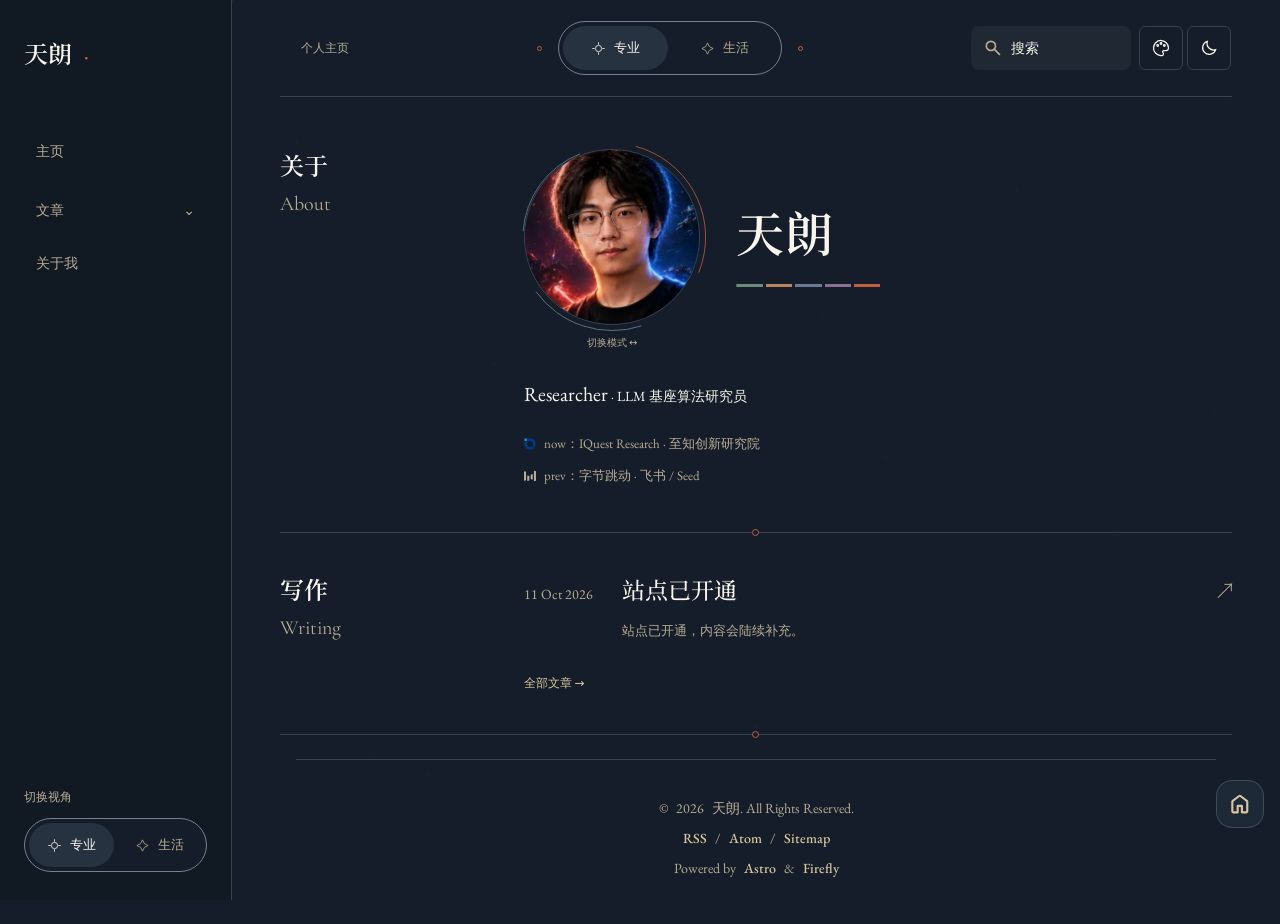
==== commit 2bf033d2: "site: build of dfb64538" ====
--- a/index.html
+++ b/index.html
@@ -1,32 +1,24 @@
-<!DOCTYPE html><html data-palette="fusion" lang="zh-CN" class="bg-(--page-bg) text-[14px] md:text-[16px]" data-wallpaper-mode="none" data-fullscreen-layout="classic" data-tag-style="pill" data-category-style="rectangle" style="--page-width: 100rem;--navbar-panel-blur: 12px;--banner-height-home: 65vh;--banner-height-non-home: max(45vh, 380px);--banner-height: 35vh;" data-astro-cid-ju4pidww><head><meta charset="UTF-8"><script>(()=>{const keys=["fusion","warm-paper","spectrum","lark","warm-lark"],preview=new URLSearchParams(location.search).get("palette");let palette="fusion";try{const stored=localStorage.getItem("palette");keys.includes(stored)&&(palette=stored)}catch(e){}keys.includes(preview)&&(palette=preview),document.documentElement.dataset.palette=palette})();
+<!DOCTYPE html><html data-palette="fusion" data-content-mode="professional" data-reader-theme="auto" data-palette-choice="auto" lang="zh-CN" class="bg-(--page-bg) text-[14px] md:text-[16px]" data-wallpaper-mode="none" data-fullscreen-layout="classic" data-tag-style="pill" data-category-style="rectangle" style="--page-width: 100rem;--navbar-panel-blur: 12px;--banner-height-home: 65vh;--banner-height-non-home: max(45vh, 380px);--banner-height: 35vh;" data-astro-cid-ju4pidww><head><meta charset="UTF-8"><script>(()=>{const root=document.documentElement,q=new URLSearchParams(location.search),read=key=>{try{return localStorage.getItem(key)}catch(e){return null}},mode=q.get("mode")||read("reader-content-mode")||root.dataset.contentMode;root.dataset.contentMode=mode==="personal"?"personal":"professional";const theme=q.get("theme")||read("reader-theme")||read("theme")||root.dataset.readerTheme;root.dataset.readerTheme=["light","dark","system"].includes(theme)?theme:"auto";const palette=q.get("palette")||read("reader-palette")||read("palette")||root.dataset.paletteChoice;root.dataset.paletteChoice=["fusion","warm-paper","spectrum","lark","warm-lark"].includes(palette)?palette:"auto",root.dataset.palette=root.dataset.paletteChoice==="auto"?"fusion":root.dataset.paletteChoice;const dark=root.dataset.readerTheme==="auto"?root.dataset.contentMode==="professional":root.dataset.readerTheme==="system"?matchMedia("(prefers-color-scheme: dark)").matches:root.dataset.readerTheme==="dark";root.classList.toggle("dark",dark),root.dataset.mode=dark?"dark":"light"})();
 </script><style>
 			@layer properties, theme, base, components, utilities;
 		</style><title>天朗</title><meta name="description" content="个人站点，内容陆续补充。"><meta name="keywords" content="博客, 个人站点"><meta name="author" content="天朗"><link rel="canonical" href="https://derivative2002.github.io/"><meta property="og:site_name" content="天朗"><meta property="og:locale" content="zh_CN"><meta property="og:url" content="https://derivative2002.github.io/"><meta property="og:title" content="天朗"><meta property="og:description" content="个人站点，内容陆续补充。"><meta property="og:image" content="https://derivative2002.github.io/_astro/site-light.DlgTCT9r.png"><meta property="og:image:width" content="96"><meta property="og:image:height" content="96"><meta property="og:image:alt" content="天朗"><meta name="twitter:image" content="https://derivative2002.github.io/_astro/site-light.DlgTCT9r.png"><meta name="twitter:image:alt" content="天朗"><meta property="og:type" content="website"><meta name="twitter:card" content="summary_large_image"><meta name="twitter:url" content="https://derivative2002.github.io/"><meta name="twitter:title" content="天朗"><meta name="twitter:description" content="个人站点，内容陆续补充。"><script type="application/ld+json">{"@context":"https://schema.org","@graph":[{"@type":"WebSite","@id":"https://derivative2002.github.io/#website","url":"https://derivative2002.github.io/","name":"天朗","description":"个人站点，内容陆续补充。","inLanguage":"zh-CN","publisher":{"@id":"https://derivative2002.github.io/#person"},"potentialAction":{"@type":"SearchAction","target":{"@type":"EntryPoint","urlTemplate":"https://derivative2002.github.io/search/?q={search_term_string}"},"query-input":"required name=search_term_string"}},{"@type":"Person","@id":"https://derivative2002.github.io/#person","name":"天朗","url":"https://derivative2002.github.io/about/","image":"https://derivative2002.github.io/_astro/avatar.BNfFKwYu.webp","description":"简介待补"},{"@type":"Organization","@id":"https://derivative2002.github.io/#organization","name":"天朗","url":"https://derivative2002.github.io/","logo":{"@type":"ImageObject","url":"https://derivative2002.github.io/_astro/site-light.DlgTCT9r.png","contentUrl":"https://derivative2002.github.io/_astro/site-light.DlgTCT9r.png","width":96,"height":96}}]}</script><meta name="viewport" content="width=device-width, initial-scale=1"><meta name="generator" content="Astro v7.3.2"><meta name="theme-color" content="hsl(165 90% 60%)"><link rel="icon" href="/favicon/site-180.png" sizes="180x180"><link rel="icon" href="/favicon/site-32.png" sizes="32x32"><link rel="apple-touch-icon" href="/favicon/site-180.png" type="image/png" sizes="180x180"><!-- 为特定域名的图片添加 referrerpolicy 以解决 403 问题 --><!-- 注：静态图片（ImageWrapper 组件、Markdown 正文图）已在构建期加好 referrerpolicy；
-         此脚本仅作为运行时兜底，处理动态注入的图片（解密内容、第三方评论/统计部件等）。 --><!-- Set the theme before the page is rendered to avoid a flash --><script>(function(){const defaultMode="system",defaultWallpaperMode="none",darkTheme="one-dark-pro",lightTheme="one-light",fullscreenLayout="classic",LIGHT_MODE="light",DARK_MODE="dark",SYSTEM_MODE="system",readSetting=key=>{try{return localStorage.getItem(key)}catch(e){return null}},removeSetting=key=>{try{localStorage.removeItem(key)}catch(e){}},previewMode=new URLSearchParams(location.search).get("mode"),storedMode=readSetting("theme"),theme=["light","dark"].includes(previewMode)?previewMode:["light","dark","system"].includes(storedMode)?storedMode:defaultMode;function getSystemTheme(){return window.matchMedia("(prefers-color-scheme: dark)").matches?DARK_MODE:LIGHT_MODE}function resolveTheme(themeValue){return themeValue===SYSTEM_MODE?getSystemTheme():themeValue}const resolvedTheme=resolveTheme(theme),isDark=resolvedTheme===DARK_MODE;document.documentElement.dataset.mode=resolvedTheme,isDark?document.documentElement.classList.add("dark"):document.documentElement.classList.remove("dark"),document.documentElement.setAttribute("data-theme",isDark?darkTheme:lightTheme);const storedCardOpacity=readSetting("overlayCardOpacity"),parsedCardOpacity=storedCardOpacity===null?NaN:Number.parseFloat(storedCardOpacity),resolvedCardOpacity=Number.isFinite(parsedCardOpacity)?Math.min(1,Math.max(0,parsedCardOpacity)):.6;document.documentElement.style.setProperty("--card-transparent-opacity",String(resolvedCardOpacity));const storedFullscreenLayout=null;removeSetting("fullscreenLayout");const resolvedFullscreenLayout=storedFullscreenLayout==="hero"||storedFullscreenLayout==="classic"?storedFullscreenLayout:fullscreenLayout;document.documentElement.setAttribute("data-fullscreen-layout",resolvedFullscreenLayout);const wallpaperMode=defaultWallpaperMode;if(document.documentElement.setAttribute("data-wallpaper-mode",wallpaperMode),!window.__fireflyLayoutTransitionGuard){window.__fireflyLayoutTransitionGuard=!0,document.documentElement.setAttribute("data-layout-init","");const removeLayoutInit=()=>document.documentElement.removeAttribute("data-layout-init");document.readyState==="complete"?requestAnimationFrame(removeLayoutInit):window.addEventListener("load",removeLayoutInit,{once:!0})}(function(){const wavesEnabled=readSetting("wavesEnabled");wavesEnabled!==null&&document.documentElement.setAttribute("data-waves-enabled",wavesEnabled)})(),(function(){const gradientEnabled=readSetting("gradientEnabled");gradientEnabled!==null&&document.documentElement.setAttribute("data-gradient-enabled",gradientEnabled)})(),(function(){const bannerTitleEnabled=readSetting("bannerTitleEnabled");bannerTitleEnabled!==null&&document.documentElement.setAttribute("data-banner-title-enabled",bannerTitleEnabled)})()})();
+         此脚本仅作为运行时兜底，处理动态注入的图片（解密内容、第三方评论/统计部件等）。 --><!-- Set the theme before the page is rendered to avoid a flash --><script>(function(){const defaultMode="system",defaultWallpaperMode="none",darkTheme="one-dark-pro",lightTheme="one-light",fullscreenLayout="classic",LIGHT_MODE="light",DARK_MODE="dark",SYSTEM_MODE="system",readSetting=key=>{try{return localStorage.getItem(key)}catch(e){return null}},removeSetting=key=>{try{localStorage.removeItem(key)}catch(e){}},preference=document.documentElement.dataset.readerTheme||"auto",theme=preference==="auto"?document.documentElement.dataset.contentMode==="personal"?"light":"dark":preference;function getSystemTheme(){return window.matchMedia("(prefers-color-scheme: dark)").matches?DARK_MODE:LIGHT_MODE}function resolveTheme(themeValue){return themeValue===SYSTEM_MODE?getSystemTheme():themeValue}const resolvedTheme=resolveTheme(theme),isDark=resolvedTheme===DARK_MODE;document.documentElement.dataset.mode=resolvedTheme,isDark?document.documentElement.classList.add("dark"):document.documentElement.classList.remove("dark"),document.documentElement.setAttribute("data-theme",isDark?darkTheme:lightTheme);const storedCardOpacity=readSetting("overlayCardOpacity"),parsedCardOpacity=storedCardOpacity===null?NaN:Number.parseFloat(storedCardOpacity),resolvedCardOpacity=Number.isFinite(parsedCardOpacity)?Math.min(1,Math.max(0,parsedCardOpacity)):.6;document.documentElement.style.setProperty("--card-transparent-opacity",String(resolvedCardOpacity));const storedFullscreenLayout=null;removeSetting("fullscreenLayout");const resolvedFullscreenLayout=storedFullscreenLayout==="hero"||storedFullscreenLayout==="classic"?storedFullscreenLayout:fullscreenLayout;document.documentElement.setAttribute("data-fullscreen-layout",resolvedFullscreenLayout);const wallpaperMode=defaultWallpaperMode;if(document.documentElement.setAttribute("data-wallpaper-mode",wallpaperMode),!window.__fireflyLayoutTransitionGuard){window.__fireflyLayoutTransitionGuard=!0,document.documentElement.setAttribute("data-layout-init","");const removeLayoutInit=()=>document.documentElement.removeAttribute("data-layout-init");document.readyState==="complete"?requestAnimationFrame(removeLayoutInit):window.addEventListener("load",removeLayoutInit,{once:!0})}(function(){const wavesEnabled=readSetting("wavesEnabled");wavesEnabled!==null&&document.documentElement.setAttribute("data-waves-enabled",wavesEnabled)})(),(function(){const gradientEnabled=readSetting("gradientEnabled");gradientEnabled!==null&&document.documentElement.setAttribute("data-gradient-enabled",gradientEnabled)})(),(function(){const bannerTitleEnabled=readSetting("bannerTitleEnabled");bannerTitleEnabled!==null&&document.documentElement.setAttribute("data-banner-title-enabled",bannerTitleEnabled)})()})();
 </script><!-- defines global css variables. This will be applied to <html> <body> and some other elements idk why --><link rel="alternate" type="application/rss+xml" title="天朗" href="https://derivative2002.github.io/rss.xml"><link rel="alternate" type="application/atom+xml" title="天朗" href="https://derivative2002.github.io/atom.xml"><!-- Font Setup (Astro Font API) --><!-- Local heading faces and system stacks are defined in styles/fonts.css. --><script type="module">document.fonts&&typeof document.fonts.ready<"u"&&document.fonts.ready.then(()=>{document.dispatchEvent(new CustomEvent("fontsLoaded"))}).catch(n=>{console.warn("Font loading failed:",n)});
 </script><link rel="stylesheet" href="/_astro/_..B1ALX-2b.css"><style>.cover-image-container[data-astro-cid-q3lybnyu]{min-height:150px}@media(width>=768px){.cover-image-container[data-astro-cid-q3lybnyu]{min-height:0}}.loading-spinner[data-astro-cid-q3lybnyu]{transition:opacity .3s ease-out}.cover-image-container[data-astro-cid-q3lybnyu][data-loading=false] .loading-spinner[data-astro-cid-q3lybnyu]{opacity:0;pointer-events:none}.cover-image-container[data-astro-cid-q3lybnyu][data-error=true] .loading-spinner[data-astro-cid-q3lybnyu]{display:none}.cover-image-container[data-astro-cid-q3lybnyu][data-error=true] .error-message[data-astro-cid-q3lybnyu]{display:flex}.cover-image-container[data-astro-cid-q3lybnyu][data-error=true] img[data-astro-cid-q3lybnyu][data-remote=true]{display:none}.spinner[data-astro-cid-q3lybnyu]{width:40px;height:40px;border:3px solid var(--line);border-top-color:var(--accent);border-radius:50%;animation:.8s linear infinite spin}@keyframes spin{to{transform:rotate(360deg)}}.cover-image-container[data-astro-cid-q3lybnyu] img[data-astro-cid-q3lybnyu]{width:100%;object-fit:cover;height:100%!important}.cover-image-container[data-astro-cid-q3lybnyu][data-natural-height]{min-height:0}.cover-image-container[data-astro-cid-q3lybnyu][data-natural-height] img[data-astro-cid-q3lybnyu]{height:auto!important}
 .post-meta-tags[data-astro-cid-g5no53fi]{min-width:0;max-width:100%}.post-meta-tags[data-astro-cid-g5no53fi] .meta-icon[data-astro-cid-g5no53fi]{flex-shrink:0}.post-meta-cover[data-astro-cid-g5no53fi] .text-50[data-astro-cid-g5no53fi],.post-meta-cover[data-astro-cid-g5no53fi] .meta-divider[data-astro-cid-g5no53fi]{color:#ffffffe6!important}.post-meta-cover[data-astro-cid-g5no53fi] .meta-icon[data-astro-cid-g5no53fi]{width:1.125rem;height:1.125rem;margin-right:.375rem;background:none;color:#ffffffe6}.post-meta-cover[data-astro-cid-g5no53fi] .text-sm[data-astro-cid-g5no53fi]{font-size:.75rem;line-height:1rem}.post-meta-cover[data-astro-cid-g5no53fi] .text-xl[data-astro-cid-g5no53fi]{font-size:1rem}.post-meta-cover[data-astro-cid-g5no53fi] .post-meta-tags[data-astro-cid-g5no53fi]{min-width:0}.post-meta-cover[data-astro-cid-g5no53fi] a[data-astro-cid-g5no53fi]:hover{color:#fff!important}.post-meta-cover[data-astro-cid-g5no53fi] a[data-astro-cid-g5no53fi]:hover:before{background-color:#ffffff2e!important}.post-meta-cover[data-astro-cid-g5no53fi] a[data-astro-cid-g5no53fi]:active:before{background-color:#ffffff42!important}@media(width<=767px){.post-meta-tags[data-astro-cid-g5no53fi]{width:100%;align-items:flex-start}}
-</style><link rel="stylesheet" href="/_astro/MainGridLayout.qHMbPpNs.css"><link rel="stylesheet" href="/_astro/Layout.DgOFHb2E.css"><script type="module" src="/_astro/page.BpqnxC_1.js"></script></head><body class="min-h-screen is-home" style="--page-width: 100rem;--navbar-panel-blur: 12px;--banner-height-home: 65vh;--banner-height-non-home: max(45vh, 380px);--banner-height: 35vh;" data-astro-cid-ju4pidww><!-- 首帧前按运行时壁纸模式翻转卡片透明类（布局已由 data-wallpaper-mode 属性规则接管） --><script>(function(){const wm=document.documentElement.getAttribute("data-wallpaper-mode");wm&&document.body.classList.toggle("wallpaper-transparent",wm==="overlay"||wm==="fullscreen"&&document.documentElement.getAttribute("data-fullscreen-layout")==="hero")})();
+</style><link rel="stylesheet" href="/_astro/MainGridLayout.CMjX8gTn.css"><link rel="stylesheet" href="/_astro/Layout.gPLbRrBm.css"><script type="module" src="/_astro/page.BpqnxC_1.js"></script></head><body class="min-h-screen is-home" style="--page-width: 100rem;--navbar-panel-blur: 12px;--banner-height-home: 65vh;--banner-height-non-home: max(45vh, 380px);--banner-height: 35vh;" data-astro-cid-ju4pidww><!-- 首帧前按运行时壁纸模式翻转卡片透明类（布局已由 data-wallpaper-mode 属性规则接管） --><script>(function(){const wm=document.documentElement.getAttribute("data-wallpaper-mode");wm&&document.body.classList.toggle("wallpaper-transparent",wm==="overlay"||wm==="fullscreen"&&document.documentElement.getAttribute("data-fullscreen-layout")==="hero")})();
 </script><div id="progress-bar" style="--page-width: 100rem;--navbar-panel-blur: 12px;--banner-height-home: 65vh;--banner-height-non-home: max(45vh, 380px);--banner-height: 35vh;" data-astro-cid-ju4pidww></div><script>(function(){(function(){var stored=localStorage.getItem("cardBorderEnabled"),border=stored!==null?stored==="true":!1;border?document.documentElement.classList.add("enable-card-border"):document.documentElement.classList.remove("enable-card-border"),stored=localStorage.getItem("cardFollowThemeEnabled");var follow=stored!==null?stored==="true":!1;follow?document.body.classList.add("card-follow-theme-hue"):document.body.classList.remove("card-follow-theme-hue")})()})();
 </script><!-- 页面顶部渐变高光效果 - 只在full和semifull模式下显示 --><!-- 全局配置载体 --><div id="config-carrier" data-hue="165" data-wallpaper-mode="none"></div><script data-swup-ignore-script>(function(){const managerConfigStr='{"mode":"local","meting":{"api":"https://api.i-meto.com/meting/api?server=:server&type=:type&id=:id&r=:r","server":"netease","type":"playlist","id":"","auth":"","fallbackApis":[]},"localPlaylist":[],"volume":0.7,"playMode":"list","showLyrics":false,"i18n":{"noPlaying":"\u6682\u672A\u64AD\u653E","lyrics":"\u6B4C\u8BCD","volume":"\u97F3\u91CF","playMode":"\u5207\u6362\u64AD\u653E\u6A21\u5F0F","prev":"\u4E0A\u4E00\u9996","next":"\u4E0B\u4E00\u9996","playlist":"\u5217\u8868","noLyrics":"\u6682\u65E0\u6B4C\u8BCD","loadingLyrics":"\u6B63\u5728\u52A0\u8F7D\u6B4C\u8BCD...","failedLyrics":"\u6B4C\u8BCD\u52A0\u8F7D\u5931\u8D25","noSongs":"\u6682\u65E0\u6B4C\u66F2","error":"\u64AD\u653E\u5668\u9519\u8BEF","play":"\u64AD\u653E","pause":"\u6682\u505C","progress":"\u64AD\u653E\u8FDB\u5EA6","noCover":"\u6682\u65E0\u5C01\u9762"}}';(function(){if(window.__fireflyMusic)return;var config=JSON.parse(managerConfigStr);function formatTime(seconds){if(!seconds||isNaN(seconds))return"0:00";var min=Math.floor(seconds/60),sec=Math.floor(seconds%60);return min+":"+(sec<10?"0":"")+sec}function parseLRC(lrc){if(!lrc)return[];var lines=lrc.split(`
 `),result=[],timeReg=/\[(\d{2}):(\d{2})\.(\d{2,3})\]/g;return lines.forEach(function(line){var matches=Array.from(line.matchAll(timeReg));if(matches.length>0){var text=line.replace(timeReg,"").trim();text&&matches.forEach(function(match){var m=parseInt(match[1]),s=parseInt(match[2]),ms=parseInt(match[3]),time=m*60+s+ms/(match[3].length===3?1e3:100);result.push({time,text})})}}),result.sort(function(a,b){return a.time-b.time})}var audio=document.createElement("audio");audio.crossOrigin="anonymous",audio.style.display="none",audio.preload="none",document.body.appendChild(audio),audio.pause();var loadVersion=0,state={playlist:[],currentIndex:0,isPlaying:!1,playMode:0,volume:localStorage.getItem("music-player-volume")!==null?parseFloat(localStorage.getItem("music-player-volume")):config.volume||.7,isMuted:!1,lyrics:[],currentLrcIndex:-1,initialized:!1,initializing:!1,error:null};config.playMode==="random"?state.playMode=2:config.playMode==="one"?state.playMode=1:state.playMode=0;function emit(name,detail){window.dispatchEvent(new CustomEvent(name,{detail:detail||{}}))}async function fetchMetingData(){if(config.meting){for(var m=config.meting,apis=[m.api].concat(m.fallbackApis||[]),i=0;i<apis.length;i++){var baseApi=apis[i];if(baseApi)try{var fetchUrl=baseApi.replace(":server",m.server).replace(":type",m.type).replace(":id",m.id).replace(":r",Math.random());m.auth&&(fetchUrl+="&auth="+m.auth);var res=await fetch(fetchUrl);if(!res.ok)throw new Error("HTTP "+res.status);var data=await res.json();if(Array.isArray(data)&&data.length>0){state.playlist=data.map(function(item){return{name:item.title||item.name||"Unknown",artist:item.author||item.artist||"Unknown",url:item.url,pic:item.pic||item.cover||"",lrc:item.lrc}});return}}catch(e){console.warn("Meting API failed for "+baseApi,e)}}throw new Error("All Meting APIs failed")}}function loadLyrics(track){if(state.lyrics=[],state.currentLrcIndex=-1,!track.lrc){emit("fm:lyrics",{lyrics:[],status:"none"});return}var isLrcUrl=/^(https?:)?\/\//.test(track.lrc)||track.lrc.startsWith("/")||/\.(lrc|txt)(\?|#|$)/i.test(track.lrc);isLrcUrl?(emit("fm:lyrics",{lyrics:[],status:"loading"}),fetch(track.lrc).then(function(r){return r.text()}).then(function(text){state.lyrics=parseLRC(text),emit("fm:lyrics",{lyrics:state.lyrics,status:"loaded"})}).catch(function(){state.lyrics=[],emit("fm:lyrics",{lyrics:[],status:"failed"})})):(state.lyrics=parseLRC(track.lrc),emit("fm:lyrics",{lyrics:state.lyrics,status:state.lyrics.length>0?"loaded":"none"}))}var currentTrackUrls=[],currentTrackUrlIndex=0,errorSkipTimeout=null;function tryPlayCurrentTrackUrl(autoPlay,ver){if(ver===loadVersion){var playUrl=currentTrackUrls[currentTrackUrlIndex];audio.src=playUrl,autoPlay?audio.play().then(function(){ver===loadVersion&&(state.isPlaying=!0,state.error=null,emit("fm:play-state",{isPlaying:!0}))}).catch(function(e){ver===loadVersion&&e.name!=="AbortError"&&console.warn("Autoplay blocked:",e)}):(state.isPlaying=!1,emit("fm:play-state",{isPlaying:!1}))}}function loadTrack(index,autoPlay){if(!(index<0||index>=state.playlist.length)){state.currentIndex=index;var track=state.playlist[index],ver=++loadVersion;errorSkipTimeout&&(clearTimeout(errorSkipTimeout),errorSkipTimeout=null),currentTrackUrls=[track.url],currentTrackUrlIndex=0;var matchId=track.url.match(/[?&]id=([^&]+)/),matchServer=track.url.match(/[?&]server=([^&]+)/);matchId&&matchServer&&config.meting&&config.meting.fallbackApis&&config.meting.fallbackApis.forEach(function(fallback){var fallbackUrl=fallback.replace(":server",matchServer[1]).replace(":type","url").replace(":id",matchId[1]);currentTrackUrls.indexOf(fallbackUrl)===-1&&currentTrackUrls.push(fallbackUrl)}),loadLyrics(track),emit("fm:track",{index,track,autoPlay:!!autoPlay}),tryPlayCurrentTrackUrl(autoPlay,ver)}}function togglePlay(){audio.paused?audio.play().then(function(){state.isPlaying=!0,emit("fm:play-state",{isPlaying:!0})}).catch(function(e){e.name!=="AbortError"&&console.warn("Playback failed:",e)}):(audio.pause(),state.isPlaying=!1,emit("fm:play-state",{isPlaying:!1}))}function playNext(auto){if(state.playMode===1&&auto){audio.currentTime=0,audio.play();return}var nextIndex;state.playMode===2?nextIndex=Math.floor(Math.random()*state.playlist.length):nextIndex=(state.currentIndex+1)%state.playlist.length,loadTrack(nextIndex,!0)}function playPrev(){var prevIndex;state.playMode===2?prevIndex=Math.floor(Math.random()*state.playlist.length):prevIndex=(state.currentIndex-1+state.playlist.length)%state.playlist.length,loadTrack(prevIndex,!0)}function setPlayMode(mode){state.playMode=mode,emit("fm:mode",{playMode:mode})}function cyclePlayMode(){setPlayMode((state.playMode+1)%3)}function setVolume(val){val=Math.max(0,Math.min(1,val)),state.volume=val,state.isMuted=!1,audio.volume=val,audio.muted=!1,localStorage.setItem("music-player-volume",val.toString()),emit("fm:volume",{volume:val,isMuted:!1})}function toggleMute(){state.isMuted=!state.isMuted,audio.muted=state.isMuted,emit("fm:volume",{volume:state.volume,isMuted:state.isMuted})}function seek(percent){audio.duration&&(audio.currentTime=Math.max(0,Math.min(1,percent))*audio.duration)}function seekToTime(time){audio.duration&&(audio.currentTime=Math.max(0,Math.min(time,audio.duration)))}function playTrackByIndex(index){index===state.currentIndex&&!audio.paused?togglePlay():loadTrack(index,!0)}audio.addEventListener("timeupdate",function(){if(!isNaN(audio.duration)){var ct=audio.currentTime,dur=audio.duration,pct=ct/dur*100;if(emit("fm:time",{currentTime:ct,duration:dur,progress:pct,currentTimeStr:formatTime(ct),durationStr:formatTime(dur)}),state.lyrics.length>0){for(var idx=-1,i=0;i<state.lyrics.length&&ct>=state.lyrics[i].time;i++)idx=i;idx!==state.currentLrcIndex&&(state.currentLrcIndex=idx,emit("fm:lrc-index",{index:idx}))}}}),audio.addEventListener("ended",function(){playNext(!0)}),audio.addEventListener("error",function(){var ver=loadVersion;currentTrackUrlIndex<currentTrackUrls.length-1?(currentTrackUrlIndex++,console.warn("Playback failed, trying fallback URL: "+currentTrackUrls[currentTrackUrlIndex]),tryPlayCurrentTrackUrl(!0,ver)):(state.error="Audio playback error",emit("fm:error",{message:"\u64AD\u653E\u5931\u8D25\uFF0C\u5373\u5C06\u81EA\u52A8\u8DF3\u8FC7..."}),errorSkipTimeout&&clearTimeout(errorSkipTimeout),errorSkipTimeout=setTimeout(function(){ver===loadVersion&&playNext(!0)},2e3))});async function init(){if(!(state.initialized||state.initializing)){state.initializing=!0;try{if(config.mode==="meting"&&config.meting?await fetchMetingData():config.mode==="local"&&(state.playlist=config.localPlaylist||[]),state.playlist.length>0){audio.volume=state.volume;var startIndex=0;state.playMode===2&&(startIndex=Math.floor(Math.random()*state.playlist.length)),state.initialized=!0,emit("fm:init",{playlist:state.playlist,playMode:state.playMode,volume:state.volume,isMuted:state.isMuted}),loadTrack(startIndex,!1)}else state.initialized=!0,emit("fm:init",{playlist:[],playMode:state.playMode,volume:state.volume,isMuted:state.isMuted}),emit("fm:error",{message:config.i18n.noSongs})}catch(e){console.error("Music Manager init error:",e),state.initialized=!0,emit("fm:init",{playlist:[],playMode:state.playMode,volume:state.volume,isMuted:state.isMuted}),emit("fm:error",{message:config.i18n.error})}finally{state.initializing=!1}}}window.__fireflyMusic={init,getState:function(){var track=state.playlist[state.currentIndex]||null;return{playlist:state.playlist,currentIndex:state.currentIndex,track,isPlaying:state.isPlaying,playMode:state.playMode,volume:state.volume,isMuted:state.isMuted,currentTime:audio.currentTime,duration:audio.duration||0,progress:audio.duration?audio.currentTime/audio.duration*100:0,currentTimeStr:formatTime(audio.currentTime),durationStr:formatTime(audio.duration),lyrics:state.lyrics,currentLrcIndex:state.currentLrcIndex,initialized:state.initialized,error:state.error,config}},togglePlay,playNext:function(){playNext(!1)},playPrev,cyclePlayMode,setVolume,toggleMute,seek,seekToTime,playTrackByIndex,loadTrack}})()})();
-</script><!-- 导航栏外壳（从 MainGridLayout.astro 迁出） --><div id="top-row" class="z-50 pointer-events-none relative transition-all duration-700 mx-auto w-full xl:w-[92vw] max-w-(--page-width) px-0 md:px-4"><div id="navbar-wrapper" class="pointer-events-auto transition-all sticky top-0"><div id="navbar" class="z-50" style="--navbar-glass-blur: 0px;" data-transparent-mode="semi" data-is-home="true" data-full-width="false"><script>(function(){const bannerTMode="semi",fsTMode="semifull";(function(){const wm=document.documentElement.getAttribute("data-wallpaper-mode"),navbar=document.getElementById("navbar");if(!wm||!navbar)return;const isHome=navbar.getAttribute("data-is-home")==="true";let mode,blur;wm==="fullscreen"?(mode=fsTMode==="semifull"&&isHome?"semifull":"semi",blur=12):wm==="banner"?(mode=bannerTMode==="semifull"&&!isHome?"semi":bannerTMode,blur=mode==="none"?0:12):(mode="none",blur=0),navbar.setAttribute("data-transparent-mode",mode),navbar.style.setProperty("--navbar-glass-blur",`${blur}px`)})()})();
-</script><div class="overflow-visible! h-18 px-4"><div class="mx-auto h-full w-full max-w-(--page-width) grid grid-cols-[auto_minmax(0,1fr)_auto] items-center"><a href="/" class="btn-plain scale-animation rounded-lg h-13 px-3 md:px-5 font-bold active:scale-95"><div class="flex flex-row items-center text-md dark:text-white text-black" style="font-family: var(--font-navbar-title, inherit)"><picture><source srcset="/_astro/site-light.DlgTCT9r_ZU1KxS.webp 28w, /_astro/site-light.DlgTCT9r_Z1kIve4.webp 56w" type="image/webp"><img src="/_astro/site-light.DlgTCT9r_ZhSDHx.webp" srcset="/_astro/site-light.DlgTCT9r_ZU1KxS.webp 28w, /_astro/site-light.DlgTCT9r_Z1kIve4.webp 56w" alt="天朗" data-logo-theme="light" loading="eager" fetchpriority="high" decoding="async" width="96" height="96" class="navbar-logo h-7 w-7 mb-1 mr-2 object-contain dark:hidden"></picture><picture><source srcset="/_astro/site-dark.BhGWqPP__Z25Ojub.webp 28w, /_astro/site-dark.BhGWqPP__rjhTP.webp 56w" type="image/webp"><img src="/_astro/site-dark.BhGWqPP__rmK7D.webp" srcset="/_astro/site-dark.BhGWqPP__Z25Ojub.webp 28w, /_astro/site-dark.BhGWqPP__rjhTP.webp 56w" alt="天朗" data-logo-theme="dark" loading="eager" fetchpriority="high" decoding="async" width="96" height="96" class="navbar-logo h-7 w-7 mb-1 mr-2 object-contain hidden dark:block"></picture>天朗</div></a><div class="hidden lg:flex items-center space-x-1 col-start-2 justify-center"><div class="dropdown-container" data-dropdown data-astro-cid-aitcplad><a aria-label="主页" href="/" class="btn-plain scale-animation rounded-lg h-10 font-bold px-4 active:scale-95" data-astro-cid-aitcplad><div class="flex items-center gap-1.5" data-astro-cid-aitcplad><svg width="1em" height="1em" viewBox="0 0 24 24" class="text-[1.1rem] mr-1.5 navbar-icon" data-astro-cid-aitcplad="true" data-icon="material-symbols:home"><use href="#ai:material-symbols:home"></use></svg>主页</div></a></div><script type="module">document.addEventListener("DOMContentLoaded",function(){const c=document.querySelectorAll("[data-dropdown]");c.forEach(e=>{const t=e.querySelector("[data-dropdown-trigger]"),o=e.querySelector("[data-dropdown-menu]"),n=e.querySelectorAll(".dropdown-item");!t||!o||(t.addEventListener("keydown",function(r){r.key==="Enter"||r.key===" "?(r.preventDefault(),d(e,t,o)):r.key==="ArrowDown"?(r.preventDefault(),s(e,t,o),n.length>0&&n[0].focus()):r.key==="Escape"&&u(e,t,o)}),n.forEach((r,f)=>{r.addEventListener("keydown",function(a){if(a.key==="ArrowDown"){a.preventDefault();const i=(f+1)%n.length;n[i].focus()}else if(a.key==="ArrowUp"){a.preventDefault();const i=(f-1+n.length)%n.length;n[i].focus()}else a.key==="Escape"&&(u(e,t,o),t.focus())})}))}),document.addEventListener("click",function(e){c.forEach(t=>{if(!t.contains(e.target)){const o=t.querySelector("[data-dropdown-trigger]"),n=t.querySelector("[data-dropdown-menu]");o&&n&&u(t,o,n)}})})});function d(c,e,t){e.getAttribute("aria-expanded")==="true"?u(c,e,t):s(c,e,t)}function s(c,e,t){e.setAttribute("aria-expanded","true")}function u(c,e,t){e.setAttribute("aria-expanded","false")}
-</script><div class="dropdown-container" data-dropdown data-astro-cid-aitcplad><button class="btn-plain scale-animation rounded-lg h-10 font-bold px-4 pr-8 active:scale-95 dropdown-trigger relative" aria-expanded="false" aria-haspopup="true" data-dropdown-trigger data-astro-cid-aitcplad><div class="flex items-center gap-1.5" data-astro-cid-aitcplad><svg width="1em" height="1em" viewBox="0 0 24 24" class="text-[1.1rem] mr-1.5 navbar-icon" data-astro-cid-aitcplad="true" data-icon="material-symbols:article"><use href="#ai:material-symbols:article"></use></svg>文章</div><svg width="1em" height="1em" viewBox="0 0 24 24" class="text-[1.2rem] transition-transform duration-200 dropdown-arrow absolute right-2.5 top-1/2 -translate-y-1/2" data-astro-cid-aitcplad="true" data-icon="material-symbols:keyboard-arrow-down-rounded"><use href="#ai:material-symbols:keyboard-arrow-down-rounded"></use></svg></button><div class="dropdown-menu" data-dropdown-menu data-astro-cid-aitcplad><div class="float-panel p-2 dropdown-content" role="none"><a href="/archive/" class="flex transition whitespace-nowrap items-center justify-start! w-full btn-plain scale-animation rounded-lg h-9 px-3 font-medium active:scale-95 mb-0.5  dropdown-item focus-ring-inset h-10"><svg width="1em" height="1em" viewBox="0 0 24 24" class="text-[1.25rem] mr-3 navbar-icon" data-astro-cid-aitcplad="true" data-icon="material-symbols:archive"><use href="#ai:material-symbols:archive"></use></svg><span data-astro-cid-aitcplad>归档</span></a><a href="/categories/" class="flex transition whitespace-nowrap items-center justify-start! w-full btn-plain scale-animation rounded-lg h-9 px-3 font-medium active:scale-95 mb-0.5  dropdown-item focus-ring-inset h-10"><svg width="1em" height="1em" viewBox="0 0 24 24" class="text-[1.25rem] mr-3 navbar-icon" data-astro-cid-aitcplad="true" data-icon="material-symbols:folder-open-rounded"><use href="#ai:material-symbols:folder-open-rounded"></use></svg><span data-astro-cid-aitcplad>分类</span></a><a href="/tags/" class="flex transition whitespace-nowrap items-center justify-start! w-full btn-plain scale-animation rounded-lg h-9 px-3 font-medium active:scale-95 mb-0.5  dropdown-item focus-ring-inset h-10"><svg width="1em" height="1em" viewBox="0 0 24 24" class="text-[1.25rem] mr-3 navbar-icon" data-astro-cid-aitcplad="true" data-icon="material-symbols:tag-rounded"><use href="#ai:material-symbols:tag-rounded"></use></svg><span data-astro-cid-aitcplad>标签</span></a><a href="/series/" class="flex transition whitespace-nowrap items-center justify-start! w-full btn-plain scale-animation rounded-lg h-9 px-3 font-medium active:scale-95   dropdown-item focus-ring-inset h-10"><svg width="1em" height="1em" viewBox="0 0 24 24" class="text-[1.25rem] mr-3 navbar-icon" data-astro-cid-aitcplad="true" data-icon="material-symbols:layers"><use href="#ai:material-symbols:layers"></use></svg><span data-astro-cid-aitcplad>系列</span></a></div></div></div><div class="dropdown-container" data-dropdown data-astro-cid-aitcplad><a aria-label="关于我" href="/about/" class="btn-plain scale-animation rounded-lg h-10 font-bold px-4 active:scale-95" data-astro-cid-aitcplad><div class="flex items-center gap-1.5" data-astro-cid-aitcplad><svg width="1em" height="1em" viewBox="0 0 24 24" class="text-[1.1rem] mr-1.5 navbar-icon" data-astro-cid-aitcplad="true" data-icon="material-symbols:person"><use href="#ai:material-symbols:person"></use></svg>关于我</div></a></div></div><div class="flex col-start-3 justify-self-end"><!--<SearchPanel client:load>--><style>astro-island,astro-slot,astro-static-slot{display:contents}</style><script>(()=>{var e=async t=>{await(await t())()};(self.Astro||(self.Astro={})).load=e,window.dispatchEvent(new Event("astro:load"))})();
+</script><div class="reading-texture" aria-hidden="true"><span class="reading-grain larger" style="left:0%;top:0%"></span><span class="reading-grain" style="left:61.803398875%;top:37.231%"></span><span class="reading-grain" style="left:23.60679775%;top:74.462%"></span><span class="reading-grain" style="left:85.410196625%;top:11.693000000000012%"></span><span class="reading-grain" style="left:47.2135955%;top:48.92400000000001%"></span><span class="reading-grain" style="left:9.016994374999967%;top:86.155%"></span><span class="reading-grain" style="left:70.82039325%;top:23.386000000000024%"></span><span class="reading-grain" style="left:32.62379212500002%;top:60.61700000000002%"></span><span class="reading-grain" style="left:94.427191%;top:97.84800000000001%"></span><span class="reading-grain larger" style="left:56.230589874999964%;top:35.07900000000001%"></span><span class="reading-grain" style="left:18.033988749999935%;top:72.31%"></span><span class="reading-grain" style="left:79.83738762500002%;top:9.540999999999997%"></span><span class="reading-grain" style="left:41.64078649999999%;top:46.77200000000005%"></span><span class="reading-grain" style="left:3.444185374999961%;top:84.00300000000004%"></span><span class="reading-grain" style="left:65.24758425000005%;top:21.234000000000037%"></span><span class="reading-grain" style="left:27.050983125000016%;top:58.46500000000003%"></span><span class="reading-grain" style="left:88.85438199999999%;top:95.69600000000003%"></span><span class="reading-grain" style="left:50.65778087500007%;top:32.92700000000002%"></span><span class="reading-grain larger" style="left:12.461179749999928%;top:70.15800000000002%"></span><span class="reading-grain" style="left:74.26457862500001%;top:7.38900000000001%"></span><span class="reading-grain" style="left:36.06797749999987%;top:44.620000000000005%"></span><span class="reading-grain" style="left:97.87137637499995%;top:81.851%"></span><span class="reading-grain" style="left:59.67477525000004%;top:19.081999999999994%"></span><span class="reading-grain" style="left:21.478174124999896%;top:56.31299999999999%"></span><span class="reading-grain" style="left:83.28157299999998%;top:93.5440000000001%"></span><span class="reading-grain" style="left:45.084971875000065%;top:30.77500000000009%"></span><span class="reading-grain" style="left:6.888370749999922%;top:68.00600000000009%"></span><span class="reading-grain larger" style="left:68.691769625%;top:5.23700000000008%"></span><span class="reading-grain" style="left:30.49516850000009%;top:42.468000000000075%"></span><span class="reading-grain" style="left:92.29856737499995%;top:79.69900000000007%"></span><span class="reading-grain" style="left:54.10196625000003%;top:16.930000000000064%"></span><span class="reading-grain" style="left:15.90536512499989%;top:54.16100000000006%"></span><span class="reading-grain" style="left:77.70876399999997%;top:91.39200000000005%"></span><span class="reading-grain" style="left:39.51216287500006%;top:28.623000000000047%"></span><span class="reading-grain" style="left:1.3155617500001426%;top:65.85400000000004%"></span><span class="reading-grain" style="left:63.118960625%;top:3.0850000000000364%"></span><span class="reading-grain larger" style="left:24.922359499999857%;top:40.31600000000003%"></span><span class="reading-grain" style="left:86.72575837500017%;top:77.54700000000003%"></span><span class="reading-grain" style="left:48.529157250000026%;top:14.77800000000002%"></span><span class="reading-grain" style="left:10.332556124999883%;top:52.009000000000015%"></span><span class="reading-grain" style="left:72.13595499999974%;top:89.24000000000001%"></span><span class="reading-grain" style="left:33.93935387500005%;top:26.471000000000004%"></span><span class="reading-grain" style="left:95.74275274999991%;top:63.702%"></span><span class="reading-grain" style="left:57.546151624999766%;top:0.9329999999999927%"></span><span class="reading-grain" style="left:19.349550500000078%;top:38.16399999999999%"></span><span class="reading-grain larger" style="left:81.15294937499993%;top:75.39499999999998%"></span><span class="reading-grain" style="left:42.95634824999979%;top:12.625999999999976%"></span><span class="reading-grain" style="left:4.7597471250001036%;top:49.85699999999997%"></span><span class="reading-grain" style="left:66.56314599999996%;top:87.08800000000019%"></span><span class="reading-grain" style="left:28.366544874999818%;top:24.319000000000187%"></span><span class="reading-grain" style="left:90.16994375000013%;top:61.55000000000018%"></span><span class="reading-grain" style="left:51.97334262499999%;top:98.78100000000018%"></span><span class="reading-grain" style="left:13.776741499999844%;top:36.01200000000017%"></span><span class="reading-grain" style="left:75.58014037500016%;top:73.24300000000017%"></span><span class="reading-grain larger" style="left:37.38353925000001%;top:10.47400000000016%"></span><span class="reading-grain" style="left:99.18693812499987%;top:47.705000000000155%"></span><span class="reading-grain" style="left:60.99033700000018%;top:84.93600000000015%"></span><span class="reading-grain" style="left:22.79373587500004%;top:22.166999999999916%"></span><span class="reading-grain" style="left:84.5971347499999%;top:59.39800000000014%"></span><span class="reading-grain" style="left:46.40053362499975%;top:96.6289999999999%"></span><span class="reading-grain" style="left:8.203932500000064%;top:33.86000000000013%"></span><span class="reading-grain" style="left:70.00733137499992%;top:71.0909999999999%"></span><span class="reading-grain" style="left:31.81073024999978%;top:8.322000000000116%"></span><span class="reading-grain larger" style="left:93.61412912500009%;top:45.552999999999884%"></span><span class="reading-grain" style="left:55.41752799999995%;top:82.7840000000001%"></span><span class="reading-grain" style="left:17.220926874999805%;top:20.015000000000327%"></span><span class="reading-grain" style="left:79.02432575000012%;top:57.246000000000095%"></span><span class="reading-grain" style="left:40.82772462499997%;top:94.47700000000032%"></span><span class="reading-grain" style="left:2.6311235000002853%;top:31.708000000000084%"></span><span class="reading-grain" style="left:64.43452237499969%;top:68.9390000000003%"></span><span class="reading-grain" style="left:26.23792125%;top:6.170000000000073%"></span><span class="reading-grain" style="left:88.04132012500031%;top:43.401000000000295%"></span><span class="reading-grain larger" style="left:49.844718999999714%;top:80.63200000000006%"></span><span class="reading-grain" style="left:11.648117875000025%;top:17.863000000000284%"></span><span class="reading-grain" style="left:73.45151675000034%;top:55.09400000000005%"></span><span class="reading-grain" style="left:35.25491562499974%;top:92.32500000000027%"></span><span class="reading-grain" style="left:97.05831450000005%;top:29.55600000000004%"></span><span class="reading-grain" style="left:58.86171337500036%;top:66.78700000000026%"></span><span class="reading-grain" style="left:20.665112249999765%;top:4.018000000000029%"></span><span class="reading-grain" style="left:82.46851112500008%;top:41.24900000000025%"></span><span class="reading-grain" style="left:44.27190999999948%;top:78.48000000000002%"></span><span class="reading-grain larger" style="left:6.075308874999791%;top:15.71100000000024%"></span><span class="reading-grain" style="left:67.8787077500001%;top:52.94200000000001%"></span><span class="reading-grain" style="left:29.682106624999506%;top:90.17300000000023%"></span><span class="reading-grain" style="left:91.48550549999982%;top:27.403999999999996%"></span><span class="reading-grain" style="left:53.28890437500013%;top:64.63500000000022%"></span><span class="reading-grain" style="left:15.092303249999532%;top:1.8659999999999854%"></span><span class="reading-grain" style="left:76.89570212499984%;top:39.09700000000021%"></span><span class="reading-grain" style="left:38.699101000000155%;top:76.32799999999997%"></span><span class="reading-grain" style="left:0.5024998749995575%;top:13.559000000000196%"></span><span class="reading-grain larger" style="left:62.30589874999987%;top:50.789999999999964%"></span><span class="reading-grain" style="left:24.10929762500018%;top:88.02100000000019%"></span><span class="reading-grain" style="left:85.91269649999958%;top:25.251999999999953%"></span><span class="reading-grain" style="left:47.716095374999895%;top:62.483000000000175%"></span><span class="reading-grain" style="left:9.519494250000207%;top:99.71399999999994%"></span><span class="reading-grain" style="left:71.32289312499961%;top:36.945000000000164%"></span><span class="reading-grain" style="left:33.12629199999992%;top:74.17600000000039%"></span><span class="reading-grain" style="left:94.92969087500023%;top:11.407000000000153%"></span><span class="reading-grain" style="left:56.733089749999635%;top:48.638000000000375%"></span><span class="reading-grain larger" style="left:18.536488624999947%;top:85.86900000000014%"></span><span class="reading-grain" style="left:80.33988750000026%;top:23.100000000000364%"></span><span class="reading-grain" style="left:42.14328637499966%;top:60.33100000000013%"></span><span class="reading-grain" style="left:3.946685249999973%;top:97.56200000000035%"></span><span class="reading-grain" style="left:65.75008412500028%;top:34.79300000000012%"></span><span class="reading-grain" style="left:27.553482999999687%;top:72.02400000000034%"></span><span class="reading-grain" style="left:89.356881875%;top:9.25500000000011%"></span><span class="reading-grain" style="left:51.16028075000031%;top:46.48600000000033%"></span><span class="reading-grain" style="left:12.963679624999713%;top:83.7170000000001%"></span><span class="reading-grain larger" style="left:74.76707850000003%;top:20.94800000000032%"></span><span class="reading-grain" style="left:36.57047737500034%;top:58.17900000000009%"></span></div><aside class="redesign-sidebar" aria-label="站点导航"><a class="redesign-brand" href="/">天朗<span aria-hidden="true">·</span></a><nav class="redesign-nav"><a href="/">主页</a><details><summary>文章<span aria-hidden="true">⌄</span></summary><div><a href="/archive/">归档</a><a href="/categories/">分类</a><a href="/tags/">标签</a><a href="/series/">系列</a></div></details><a href="/about/">关于我</a></nav><div class="redesign-sidebar-bottom"><p>切换视角</p><div class="content-mode-switch" role="group" aria-label="内容模式"><button type="button" data-content-mode-target="professional" aria-pressed="true"><svg viewBox="0 0 24 24" aria-hidden="true"><circle cx="12" cy="12" r="5"></circle><path d="M12 2v4M12 18v4M2 12h4M18 12h4"></path></svg><span>专业</span></button><button type="button" data-content-mode-target="personal" aria-pressed="false"><svg viewBox="0 0 24 24" aria-hidden="true"><path d="m12 3 3 6 6 3-6 3-3 6-3-6-6-3 6-3Z"></path></svg><span>生活</span></button></div></div></aside><!-- 导航栏外壳（从 MainGridLayout.astro 迁出） --><div id="top-row" class="z-50 pointer-events-none relative transition-all duration-700 mx-auto w-full xl:w-[92vw] max-w-(--page-width) px-0 md:px-4"><div id="navbar-wrapper" class="pointer-events-auto transition-all sticky top-0"><div id="navbar" class="z-50" style="--navbar-glass-blur: 0px;" data-transparent-mode="semi" data-is-home="true" data-full-width="false"><script>(function(){const bannerTMode="semi",fsTMode="semifull";(function(){const wm=document.documentElement.getAttribute("data-wallpaper-mode"),navbar=document.getElementById("navbar");if(!wm||!navbar)return;const isHome=navbar.getAttribute("data-is-home")==="true";let mode,blur;wm==="fullscreen"?(mode=fsTMode==="semifull"&&isHome?"semifull":"semi",blur=12):wm==="banner"?(mode=bannerTMode==="semifull"&&!isHome?"semi":bannerTMode,blur=mode==="none"?0:12):(mode="none",blur=0),navbar.setAttribute("data-transparent-mode",mode),navbar.style.setProperty("--navbar-glass-blur",`${blur}px`)})()})();
+</script><div class="overflow-visible! h-18 px-4"><div class="mx-auto h-full w-full max-w-(--page-width) grid grid-cols-[auto_minmax(0,1fr)_auto] items-center"><a href="/" class="btn-plain scale-animation rounded-lg h-13 px-3 md:px-5 font-bold active:scale-95"><div class="flex flex-row items-center text-md dark:text-white text-black" style="font-family: var(--font-navbar-title, inherit)"><picture><source srcset="/_astro/site-light.DlgTCT9r_ZU1KxS.webp 28w, /_astro/site-light.DlgTCT9r_Z1kIve4.webp 56w" type="image/webp"><img src="/_astro/site-light.DlgTCT9r_ZhSDHx.webp" srcset="/_astro/site-light.DlgTCT9r_ZU1KxS.webp 28w, /_astro/site-light.DlgTCT9r_Z1kIve4.webp 56w" alt="天朗" data-logo-theme="light" loading="eager" fetchpriority="high" decoding="async" width="96" height="96" class="navbar-logo h-7 w-7 mb-1 mr-2 object-contain dark:hidden"></picture><picture><source srcset="/_astro/site-dark.BhGWqPP__Z25Ojub.webp 28w, /_astro/site-dark.BhGWqPP__rjhTP.webp 56w" type="image/webp"><img src="/_astro/site-dark.BhGWqPP__rmK7D.webp" srcset="/_astro/site-dark.BhGWqPP__Z25Ojub.webp 28w, /_astro/site-dark.BhGWqPP__rjhTP.webp 56w" alt="天朗" data-logo-theme="dark" loading="eager" fetchpriority="high" decoding="async" width="96" height="96" class="navbar-logo h-7 w-7 mb-1 mr-2 object-contain hidden dark:block"></picture><span class="redesign-location" data-navbar-location>个人主页</span><span class="redesign-mobile-brand">天朗</span></div></a><div class="redesign-top-mode"><i aria-hidden="true"></i><div class="content-mode-switch" role="group" aria-label="内容模式"><button type="button" data-content-mode-target="professional" aria-pressed="true"><svg viewBox="0 0 24 24" aria-hidden="true"><circle cx="12" cy="12" r="5"></circle><path d="M12 2v4M12 18v4M2 12h4M18 12h4"></path></svg><span>专业</span></button><button type="button" data-content-mode-target="personal" aria-pressed="false"><svg viewBox="0 0 24 24" aria-hidden="true"><path d="m12 3 3 6 6 3-6 3-3 6-3-6-6-3 6-3Z"></path></svg><span>生活</span></button></div><i aria-hidden="true"></i></div><div class="flex col-start-3 justify-self-end"><!--<SearchPanel client:load>--><style>astro-island,astro-slot,astro-static-slot{display:contents}</style><script>(()=>{var e=async t=>{await(await t())()};(self.Astro||(self.Astro={})).load=e,window.dispatchEvent(new Event("astro:load"))})();
 </script><script>(()=>{var g=Object.defineProperty,w=(a,s,c)=>s in a?g(a,s,{enumerable:!0,configurable:!0,writable:!0,value:c}):a[s]=c,l=(a,s,c)=>w(a,typeof s!="symbol"?s+"":s,c),E=new Set(["__proto__","constructor","prototype"]);{let a={0:t=>y(t),1:t=>c(t),2:t=>new RegExp(t),3:t=>new Date(t),4:t=>new Map(c(t)),5:t=>new Set(c(t)),6:t=>BigInt(t),7:t=>new URL(t),8:t=>new Uint8Array(t),9:t=>new Uint16Array(t),10:t=>new Uint32Array(t),11:t=>Number.POSITIVE_INFINITY*t},s=t=>{let[p,e]=t;return p in a?a[p](e):void 0},c=t=>t.map(s),y=t=>typeof t!="object"||t===null?t:Object.fromEntries(Object.entries(t).map(([p,e])=>[p,s(e)]));class f extends HTMLElement{constructor(){super(...arguments),l(this,"Component"),l(this,"hydrator"),l(this,"hydrate",async()=>{var b;if(!this.hydrator||!this.isConnected)return;let e=(b=this.parentElement)==null?void 0:b.closest("astro-island[ssr]");if(e){e.addEventListener("astro:hydrate",this.hydrate,{once:!0});return}let r=this.querySelectorAll("astro-slot"),n={},d=this.querySelectorAll("template[data-astro-template]");for(let o of d){let i=o.closest(this.tagName);i!=null&&i.isSameNode(this)&&(n[o.getAttribute("data-astro-template")||"default"]=o.innerHTML,o.remove())}for(let o of r){let i=o.closest(this.tagName);i!=null&&i.isSameNode(this)&&(n[o.getAttribute("name")||"default"]=o.innerHTML)}let u;try{u=this.hasAttribute("props")?y(JSON.parse(this.getAttribute("props"))):{}}catch(o){let i=this.getAttribute("component-url")||"<unknown>",v=this.getAttribute("component-export");throw v&&(i+=` (export ${v})`),console.error(`[hydrate] Error parsing props for component ${i}`,this.getAttribute("props"),o),o}let h;await this.hydrator(this)(this.Component,u,n,{client:this.getAttribute("client")}),this.removeAttribute("ssr"),this.dispatchEvent(new CustomEvent("astro:hydrate"))}),l(this,"unmount",()=>{this.isConnected||this.dispatchEvent(new CustomEvent("astro:unmount"))})}disconnectedCallback(){document.removeEventListener("astro:after-swap",this.unmount),document.addEventListener("astro:after-swap",this.unmount,{once:!0})}connectedCallback(){if(!this.hasAttribute("await-children")||document.readyState==="interactive"||document.readyState==="complete")this.childrenConnectedCallback();else{let e=()=>{document.removeEventListener("DOMContentLoaded",e),r.disconnect(),this.childrenConnectedCallback()},r=new MutationObserver(()=>{var n;((n=this.lastChild)==null?void 0:n.nodeType)===Node.COMMENT_NODE&&this.lastChild.nodeValue==="astro:end"&&(this.lastChild.remove(),e())});r.observe(this,{childList:!0}),document.addEventListener("DOMContentLoaded",e)}}async childrenConnectedCallback(){let e=this.getAttribute("before-hydration-url");e&&await import(e),this.start()}getRetryImportUrl(e){let r=new URL(e,document.baseURI);return r.searchParams.set("astro-retry",Date.now().toString()),r.toString()}async importWithRetry(e){try{return await import(e)}catch(r){return await new Promise(n=>setTimeout(n,1e3)),import(this.getRetryImportUrl(e))}}handleHydrationError(e){let r=this.getAttribute("component-url"),n=new CustomEvent("astro:hydration-error",{cancelable:!0,bubbles:!0,composed:!0,detail:{error:e,componentUrl:r}});this.dispatchEvent(n)&&console.error(`[astro-island] Error hydrating ${r}`,e)}async start(){let e=JSON.parse(this.getAttribute("opts")),r=this.getAttribute("client");if(Astro[r]===void 0){window.addEventListener(`astro:${r}`,()=>this.start(),{once:!0});return}try{await Astro[r](async()=>{let n=this.getAttribute("renderer-url");try{let[d,{default:u}]=await Promise.all([this.importWithRetry(this.getAttribute("component-url")),n?this.importWithRetry(n):Promise.resolve({default:()=>()=>{}})]),h=this.getAttribute("component-export")||"default";if(h.includes(".")){this.Component=d;for(let m of h.split(".")){if(E.has(m)||!this.Component||typeof this.Component!="object"&&typeof this.Component!="function"||!Object.hasOwn(this.Component,m))throw new Error(`Invalid component export path: ${h}`);this.Component=this.Component[m]}}else{if(E.has(h))throw new Error(`Invalid component export path: ${h}`);this.Component=d[h]}return this.hydrator=u,this.hydrate}catch(d){return this.handleHydrationError(d),()=>{}}},e,this)}catch(n){this.handleHydrationError(n)}}attributeChangedCallback(){this.hydrate()}}l(f,"observedAttributes",["props"]),customElements.get("astro-island")||customElements.define("astro-island",f)}})();
-</script><astro-island uid="Z1Ufrb1" component-url="/_astro/Search.EWt3hjwn.js" component-export="default" renderer-url="/_astro/client.svelte.BG3JpSQe.js" props="{}" ssr client="load" opts="{&quot;name&quot;:&quot;Search&quot;,&quot;value&quot;:true}" await-children><!--[--><div id="search-bar" class="hidden lg:flex transition-all items-center h-11 mr-2 rounded-lg bg-black/4 hover:bg-black/6 focus-within:bg-black/6 dark:bg-white/5 dark:hover:bg-white/10 dark:focus-within:bg-white/10"><!--[0--><!--[0--><!--[0--><svg xmlns="http://www.w3.org/2000/svg" aria-hidden="true" role="img" class="inline-icon inline-flex items-center justify-center absolute text-[1.25rem] pointer-events-none ml-3 transition my-auto text-black/30 dark:text-white/30" width="1em" height="1em" viewBox="0 0 24 24"><!----><path fill="currentColor" d="m19.6 21l-6.3-6.3q-.75.6-1.725.95T9.5 16q-2.725 0-4.612-1.888T3 9.5t1.888-4.612T9.5 3t4.613 1.888T16 9.5q0 1.1-.35 2.075T14.7 13.3l6.3 6.3zM9.5 14q1.875 0 3.188-1.312T14 9.5t-1.312-3.187T9.5 5T6.313 6.313T5 9.5t1.313 3.188T9.5 14"/><!----></svg><!--]--><!--]--><!--]--><!----> <input id="search-input-desktop" placeholder="搜索" value="" aria-controls="search-panel" data-floating-panel-no-expanded="" class="transition-all pl-10 text-sm bg-transparent outline-0 h-full w-40 active:w-60 focus:w-60 text-black/50 dark:text-white/50 svelte-1n2o1uz"/></div> <button aria-label="Search Panel" aria-controls="search-panel" aria-expanded="false" id="search-switch" class="btn-plain scale-animation lg:hidden! rounded-lg w-11 h-11 active:scale-90"><!--[0--><!--[0--><!--[0--><svg xmlns="http://www.w3.org/2000/svg" aria-hidden="true" role="img" class="inline-icon inline-flex items-center justify-center text-[1.25rem]" width="1em" height="1em" viewBox="0 0 24 24"><!----><path fill="currentColor" d="m19.6 21l-6.3-6.3q-.75.6-1.725.95T9.5 16q-2.725 0-4.612-1.888T3 9.5t1.888-4.612T9.5 3t4.613 1.888T16 9.5q0 1.1-.35 2.075T14.7 13.3l6.3 6.3zM9.5 14q1.875 0 3.188-1.312T14 9.5t-1.312-3.187T9.5 5T6.313 6.313T5 9.5t1.313 3.188T9.5 14"/><!----></svg><!--]--><!--]--><!--]--><!----></button> <div id="search-panel" class="float-panel float-panel-closed search-panel absolute md:w-120 top-20 left-4 md:left-[unset] right-4 shadow-2xl rounded-2xl p-2 svelte-1n2o1uz" data-floating-panel="" data-floating-panel-trigger="search-switch search-input-desktop" inert="" aria-hidden="true"><div id="search-bar-inside" class="flex relative lg:hidden transition-all items-center h-11 rounded-xl bg-black/4 hover:bg-black/6 focus-within:bg-black/6 dark:bg-white/5 dark:hover:bg-white/10 dark:focus-within:bg-white/10"><!--[0--><!--[0--><!--[0--><svg xmlns="http://www.w3.org/2000/svg" aria-hidden="true" role="img" class="inline-icon inline-flex items-center justify-center absolute text-[1.25rem] pointer-events-none ml-3 transition my-auto text-black/30 dark:text-white/30" width="1em" height="1em" viewBox="0 0 24 24"><!----><path fill="currentColor" d="m19.6 21l-6.3-6.3q-.75.6-1.725.95T9.5 16q-2.725 0-4.612-1.888T3 9.5t1.888-4.612T9.5 3t4.613 1.888T16 9.5q0 1.1-.35 2.075T14.7 13.3l6.3 6.3zM9.5 14q1.875 0 3.188-1.312T14 9.5t-1.312-3.187T9.5 5T6.313 6.313T5 9.5t1.313 3.188T9.5 14"/><!----></svg><!--]--><!--]--><!--]--><!----> <input placeholder="搜索" value="" class="pl-10 absolute inset-0 text-sm bg-transparent outline-0 focus:w-60 text-black/50 dark:text-white/50 svelte-1n2o1uz"/></div> <!--[2--><div class="transition first-of-type:mt-2 lg:first-of-type:mt-0 block rounded-xl text-lg px-3 py-2 text-50">找不到相关结果。</div><!--]--></div><!--]--><!--astro:end--></astro-island><div class="appearance-controls"><div class="appearance-setting" data-appearance="palette"><button type="button" class="appearance-trigger" id="appearance-palette" aria-label="配色" title="配色" aria-haspopup="menu" aria-controls="appearance-palette-menu" aria-expanded="false"><svg viewBox="0 0 24 24" aria-hidden="true"><path d="M12 3a9 9 0 1 0 0 18h1a2 2 0 0 0 1.2-3.6c-.8-.8-.2-2.4 1.4-2.4H18a3 3 0 0 0 3-3 9 9 0 0 0-9-9Z"></path><circle cx="8" cy="9" r="1"></circle><circle cx="12" cy="6.5" r="1"></circle><circle cx="16" cy="9" r="1"></circle></svg></button><div class="appearance-menu" id="appearance-palette-menu" role="menu" aria-label="配色" hidden><button type="button" role="menuitemradio" data-value="fusion" aria-checked="false" tabindex="-1"><span>融合</span><svg class="appearance-check" viewBox="0 0 24 24" aria-hidden="true"><path d="m5 12 4 4L19 6"></path></svg></button><button type="button" role="menuitemradio" data-value="warm-paper" aria-checked="false" tabindex="-1"><span>暖纸</span><svg class="appearance-check" viewBox="0 0 24 24" aria-hidden="true"><path d="m5 12 4 4L19 6"></path></svg></button><button type="button" role="menuitemradio" data-value="spectrum" aria-checked="false" tabindex="-1"><span>光谱</span><svg class="appearance-check" viewBox="0 0 24 24" aria-hidden="true"><path d="m5 12 4 4L19 6"></path></svg></button><button type="button" role="menuitemradio" data-value="lark" aria-checked="false" tabindex="-1"><span>飞书蓝</span><svg class="appearance-check" viewBox="0 0 24 24" aria-hidden="true"><path d="m5 12 4 4L19 6"></path></svg></button><button type="button" role="menuitemradio" data-value="warm-lark" aria-checked="false" tabindex="-1"><span>暖纸飞书</span><svg class="appearance-check" viewBox="0 0 24 24" aria-hidden="true"><path d="m5 12 4 4L19 6"></path></svg></button></div></div><div class="appearance-setting" data-appearance="mode"><button type="button" class="appearance-trigger" id="appearance-mode" aria-label="明暗" title="明暗" aria-haspopup="menu" aria-controls="appearance-mode-menu" aria-expanded="false"><svg viewBox="0 0 24 24" aria-hidden="true"><path d="M20 14A8 8 0 0 1 10 4a8 8 0 1 0 10 10Z"></path></svg></button><div class="appearance-menu" id="appearance-mode-menu" role="menu" aria-label="明暗" hidden><button type="button" role="menuitemradio" data-value="system" aria-checked="false" tabindex="-1"><span>随系统</span><svg class="appearance-check" viewBox="0 0 24 24" aria-hidden="true"><path d="m5 12 4 4L19 6"></path></svg></button><button type="button" role="menuitemradio" data-value="light" aria-checked="false" tabindex="-1"><span>亮色</span><svg class="appearance-check" viewBox="0 0 24 24" aria-hidden="true"><path d="m5 12 4 4L19 6"></path></svg></button><button type="button" role="menuitemradio" data-value="dark" aria-checked="false" tabindex="-1"><span>暗色</span><svg class="appearance-check" viewBox="0 0 24 24" aria-hidden="true"><path d="m5 12 4 4L19 6"></path></svg></button></div></div></div><script type="module" src="/_astro/AppearanceControls.astro_astro_type_script_index_0_lang.CFEZUUDk.js"></script><button aria-label="导航菜单" aria-controls="nav-menu-panel" aria-expanded="false" name="Nav Menu" class="btn-plain scale-animation rounded-lg w-11 h-11 active:scale-90 lg:hidden!" id="nav-menu-switch"><svg width="1em" height="1em" viewBox="0 0 24 24" class="text-[1.25rem]" data-icon="material-symbols:menu-rounded"><symbol id="ai:material-symbols:menu-rounded"><path fill="currentColor" d="M4 18q-.425 0-.712-.288T3 17t.288-.712T4 16h16q.425 0 .713.288T21 17t-.288.713T20 18zm0-5q-.425 0-.712-.288T3 12t.288-.712T4 11h16q.425 0 .713.288T21 12t-.288.713T20 13zm0-5q-.425 0-.712-.288T3 7t.288-.712T4 6h16q.425 0 .713.288T21 7t-.288.713T20 8z"/></symbol><use href="#ai:material-symbols:menu-rounded"></use></svg></button></div></div></div></div><script type="module">function g(){let l=document.getElementById("display-settings-switch");l&&(l.onclick=function(){let e=document.getElementById("display-setting");e&&e.classList.toggle("float-panel-closed")});let o=document.getElementById("nav-menu-switch");o&&(o.onclick=function(){let e=document.getElementById("nav-menu-panel");e&&e.classList.toggle("float-panel-closed")});let c=document.getElementById("music-player-switch");c&&(c.onclick=function(){let e=document.getElementById("music-nav-panel");e&&e.classList.toggle("float-panel-closed")});let t=document.getElementById("bg-player-toggle");if(t){let e=function(i){var _a,_b;var n=t.querySelector(".bg-player-icon-play"),a=t.querySelector(".bg-player-icon-pause");n&&a&&(n.classList.toggle("hidden",i),a.classList.toggle("hidden",!i));var s=(_a=t.getAttribute("data-i18n-play"))!=null?_a:"",r=(_b=t.getAttribute("data-i18n-pause"))!=null?_b:"",f=i?r:s;t.setAttribute("title",f),t.setAttribute("aria-label",f)},d=function(){e(document.documentElement.hasAttribute("data-bg-video-playing"))};var w=e,p=d;t.onclick=function(){window.dispatchEvent(new CustomEvent("bg-player-toggle"))},window.addEventListener("bg-player-state-change",function(i){var n=i;e(n.detail&&n.detail.playing)}),window.addEventListener("wallpaperModeChange",function(i){var n=i,a=n.detail&&n.detail.mode;t.style.display=a==="none"?"none":""}),window.swup&&window.swup.hooks?window.swup.hooks.on("content:replace",d):document.addEventListener("swup:enable",function(){window.swup.hooks.on("content:replace",d)})}let m=document.getElementById("scheme-switch");m&&(m.onclick=function(){let e=document.getElementById("theme-mode-panel");e&&e.classList.toggle("float-panel-closed")}),document.addEventListener("click",function(e){const d=["display-setting","music-nav-panel","theme-mode-panel"],i=["display-settings-switch","music-player-switch","scheme-switch"];d.forEach((n,a)=>{const s=document.getElementById(n),r=document.getElementById(i[a]);s&&r&&!s.classList.contains("float-panel-closed")&&e.target instanceof Node&&!s.contains(e.target)&&!r.contains(e.target)&&s.classList.add("float-panel-closed")})})}g();function u(){const l=document.getElementById("navbar");if(!l||l.getAttribute("data-transparent-mode")!=="semifull")return;window.semifullScrollHandler&&(window.removeEventListener("scroll",window.semifullScrollHandler),window.semifullScrollHandler=void 0),l.classList.remove("scrolled");let o=!1;function c(){if(document.documentElement.classList.contains("is-page-transitioning")){document.documentElement.getAttribute("data-wallpaper-mode")!=="fullscreen"&&l.classList.remove("scrolled"),o=!1;return}(window.pageYOffset||document.documentElement.scrollTop)>50?l.classList.add("scrolled"):l.classList.remove("scrolled"),o=!1}function t(){o||(requestAnimationFrame(c),o=!0)}window.semifullScrollHandler&&window.removeEventListener("scroll",window.semifullScrollHandler),window.semifullScrollHandler=t,window.addEventListener("scroll",t,{passive:!0}),c()}window.initSemifullScrollDetection=u,document.readyState==="loading"?document.addEventListener("DOMContentLoaded",u):u();
+</script><astro-island uid="Z1Ufrb1" component-url="/_astro/Search.Bp0MaZjL.js" component-export="default" renderer-url="/_astro/client.svelte.BG3JpSQe.js" props="{}" ssr client="load" opts="{&quot;name&quot;:&quot;Search&quot;,&quot;value&quot;:true}" await-children><!--[--><div id="search-bar" class="hidden lg:flex transition-all items-center h-11 mr-2 rounded-lg bg-black/4 hover:bg-black/6 focus-within:bg-black/6 dark:bg-white/5 dark:hover:bg-white/10 dark:focus-within:bg-white/10"><!--[0--><!--[0--><!--[0--><svg xmlns="http://www.w3.org/2000/svg" aria-hidden="true" role="img" class="inline-icon inline-flex items-center justify-center absolute text-[1.25rem] pointer-events-none ml-3 transition my-auto text-black/30 dark:text-white/30" width="1em" height="1em" viewBox="0 0 24 24"><!----><path fill="currentColor" d="m19.6 21l-6.3-6.3q-.75.6-1.725.95T9.5 16q-2.725 0-4.612-1.888T3 9.5t1.888-4.612T9.5 3t4.613 1.888T16 9.5q0 1.1-.35 2.075T14.7 13.3l6.3 6.3zM9.5 14q1.875 0 3.188-1.312T14 9.5t-1.312-3.187T9.5 5T6.313 6.313T5 9.5t1.313 3.188T9.5 14"/><!----></svg><!--]--><!--]--><!--]--><!----> <input id="search-input-desktop" placeholder="搜索" value="" aria-controls="search-panel" data-floating-panel-no-expanded="" class="transition-all pl-10 text-sm bg-transparent outline-0 h-full w-40 active:w-60 focus:w-60 text-black/50 dark:text-white/50 svelte-1n2o1uz"/></div> <button aria-label="Search Panel" aria-controls="search-panel" aria-expanded="false" id="search-switch" class="btn-plain scale-animation lg:hidden! rounded-lg w-11 h-11 active:scale-90"><!--[0--><!--[0--><!--[0--><svg xmlns="http://www.w3.org/2000/svg" aria-hidden="true" role="img" class="inline-icon inline-flex items-center justify-center text-[1.25rem]" width="1em" height="1em" viewBox="0 0 24 24"><!----><path fill="currentColor" d="m19.6 21l-6.3-6.3q-.75.6-1.725.95T9.5 16q-2.725 0-4.612-1.888T3 9.5t1.888-4.612T9.5 3t4.613 1.888T16 9.5q0 1.1-.35 2.075T14.7 13.3l6.3 6.3zM9.5 14q1.875 0 3.188-1.312T14 9.5t-1.312-3.187T9.5 5T6.313 6.313T5 9.5t1.313 3.188T9.5 14"/><!----></svg><!--]--><!--]--><!--]--><!----></button> <div id="search-panel" class="float-panel float-panel-closed search-panel absolute md:w-120 top-20 left-4 md:left-[unset] right-4 shadow-2xl rounded-2xl p-2 svelte-1n2o1uz" data-floating-panel="" data-floating-panel-trigger="search-switch search-input-desktop" inert="" aria-hidden="true"><div id="search-bar-inside" class="flex relative lg:hidden transition-all items-center h-11 rounded-xl bg-black/4 hover:bg-black/6 focus-within:bg-black/6 dark:bg-white/5 dark:hover:bg-white/10 dark:focus-within:bg-white/10"><!--[0--><!--[0--><!--[0--><svg xmlns="http://www.w3.org/2000/svg" aria-hidden="true" role="img" class="inline-icon inline-flex items-center justify-center absolute text-[1.25rem] pointer-events-none ml-3 transition my-auto text-black/30 dark:text-white/30" width="1em" height="1em" viewBox="0 0 24 24"><!----><path fill="currentColor" d="m19.6 21l-6.3-6.3q-.75.6-1.725.95T9.5 16q-2.725 0-4.612-1.888T3 9.5t1.888-4.612T9.5 3t4.613 1.888T16 9.5q0 1.1-.35 2.075T14.7 13.3l6.3 6.3zM9.5 14q1.875 0 3.188-1.312T14 9.5t-1.312-3.187T9.5 5T6.313 6.313T5 9.5t1.313 3.188T9.5 14"/><!----></svg><!--]--><!--]--><!--]--><!----> <input placeholder="搜索" value="" class="pl-10 absolute inset-0 text-sm bg-transparent outline-0 focus:w-60 text-black/50 dark:text-white/50 svelte-1n2o1uz"/></div> <!--[2--><div class="transition first-of-type:mt-2 lg:first-of-type:mt-0 block rounded-xl text-lg px-3 py-2 text-50">找不到相关结果。</div><!--]--></div><!--]--><!--astro:end--></astro-island><div class="appearance-controls"><div class="appearance-setting" data-appearance="palette"><button type="button" class="appearance-trigger" id="appearance-palette" aria-label="配色" title="配色" aria-haspopup="menu" aria-controls="appearance-palette-menu" aria-expanded="false"><svg viewBox="0 0 24 24" aria-hidden="true"><path d="M12 3a9 9 0 1 0 0 18h1a2 2 0 0 0 1.2-3.6c-.8-.8-.2-2.4 1.4-2.4H18a3 3 0 0 0 3-3 9 9 0 0 0-9-9Z"></path><circle cx="8" cy="9" r="1"></circle><circle cx="12" cy="6.5" r="1"></circle><circle cx="16" cy="9" r="1"></circle></svg></button><div class="appearance-menu" id="appearance-palette-menu" role="menu" aria-label="配色" hidden><button type="button" role="menuitemradio" data-value="auto" aria-checked="false" tabindex="-1"><span>随模式</span><svg class="appearance-check" viewBox="0 0 24 24" aria-hidden="true"><path d="m5 12 4 4L19 6"></path></svg></button><button type="button" role="menuitemradio" data-value="fusion" aria-checked="false" tabindex="-1"><span>融合</span><svg class="appearance-check" viewBox="0 0 24 24" aria-hidden="true"><path d="m5 12 4 4L19 6"></path></svg></button><button type="button" role="menuitemradio" data-value="warm-paper" aria-checked="false" tabindex="-1"><span>暖纸</span><svg class="appearance-check" viewBox="0 0 24 24" aria-hidden="true"><path d="m5 12 4 4L19 6"></path></svg></button><button type="button" role="menuitemradio" data-value="spectrum" aria-checked="false" tabindex="-1"><span>光谱</span><svg class="appearance-check" viewBox="0 0 24 24" aria-hidden="true"><path d="m5 12 4 4L19 6"></path></svg></button><button type="button" role="menuitemradio" data-value="lark" aria-checked="false" tabindex="-1"><span>飞书蓝</span><svg class="appearance-check" viewBox="0 0 24 24" aria-hidden="true"><path d="m5 12 4 4L19 6"></path></svg></button><button type="button" role="menuitemradio" data-value="warm-lark" aria-checked="false" tabindex="-1"><span>暖纸飞书</span><svg class="appearance-check" viewBox="0 0 24 24" aria-hidden="true"><path d="m5 12 4 4L19 6"></path></svg></button></div></div><div class="appearance-setting" data-appearance="mode"><button type="button" class="appearance-trigger" id="appearance-mode" aria-label="明暗" title="明暗" aria-haspopup="menu" aria-controls="appearance-mode-menu" aria-expanded="false"><svg viewBox="0 0 24 24" aria-hidden="true"><path d="M20 14A8 8 0 0 1 10 4a8 8 0 1 0 10 10Z"></path></svg></button><div class="appearance-menu" id="appearance-mode-menu" role="menu" aria-label="明暗" hidden><button type="button" role="menuitemradio" data-value="auto" aria-checked="false" tabindex="-1"><span>随模式</span><svg class="appearance-check" viewBox="0 0 24 24" aria-hidden="true"><path d="m5 12 4 4L19 6"></path></svg></button><button type="button" role="menuitemradio" data-value="system" aria-checked="false" tabindex="-1"><span>随系统</span><svg class="appearance-check" viewBox="0 0 24 24" aria-hidden="true"><path d="m5 12 4 4L19 6"></path></svg></button><button type="button" role="menuitemradio" data-value="light" aria-checked="false" tabindex="-1"><span>亮色</span><svg class="appearance-check" viewBox="0 0 24 24" aria-hidden="true"><path d="m5 12 4 4L19 6"></path></svg></button><button type="button" role="menuitemradio" data-value="dark" aria-checked="false" tabindex="-1"><span>暗色</span><svg class="appearance-check" viewBox="0 0 24 24" aria-hidden="true"><path d="m5 12 4 4L19 6"></path></svg></button></div></div></div><script type="module" src="/_astro/AppearanceControls.astro_astro_type_script_index_0_lang.Bych5DLd.js"></script><button aria-label="导航菜单" aria-controls="nav-menu-panel" aria-expanded="false" name="Nav Menu" class="btn-plain scale-animation rounded-lg w-11 h-11 active:scale-90 lg:hidden!" id="nav-menu-switch"><svg width="1em" height="1em" viewBox="0 0 24 24" class="text-[1.25rem]" data-icon="material-symbols:menu-rounded"><symbol id="ai:material-symbols:menu-rounded"><path fill="currentColor" d="M4 18q-.425 0-.712-.288T3 17t.288-.712T4 16h16q.425 0 .713.288T21 17t-.288.713T20 18zm0-5q-.425 0-.712-.288T3 12t.288-.712T4 11h16q.425 0 .713.288T21 12t-.288.713T20 13zm0-5q-.425 0-.712-.288T3 7t.288-.712T4 6h16q.425 0 .713.288T21 7t-.288.713T20 8z"/></symbol><use href="#ai:material-symbols:menu-rounded"></use></svg></button></div></div></div></div><script type="module">function g(){let l=document.getElementById("display-settings-switch");l&&(l.onclick=function(){let e=document.getElementById("display-setting");e&&e.classList.toggle("float-panel-closed")});let o=document.getElementById("nav-menu-switch");o&&(o.onclick=function(){let e=document.getElementById("nav-menu-panel");e&&e.classList.toggle("float-panel-closed")});let c=document.getElementById("music-player-switch");c&&(c.onclick=function(){let e=document.getElementById("music-nav-panel");e&&e.classList.toggle("float-panel-closed")});let t=document.getElementById("bg-player-toggle");if(t){let e=function(i){var _a,_b;var n=t.querySelector(".bg-player-icon-play"),a=t.querySelector(".bg-player-icon-pause");n&&a&&(n.classList.toggle("hidden",i),a.classList.toggle("hidden",!i));var s=(_a=t.getAttribute("data-i18n-play"))!=null?_a:"",r=(_b=t.getAttribute("data-i18n-pause"))!=null?_b:"",f=i?r:s;t.setAttribute("title",f),t.setAttribute("aria-label",f)},d=function(){e(document.documentElement.hasAttribute("data-bg-video-playing"))};var w=e,p=d;t.onclick=function(){window.dispatchEvent(new CustomEvent("bg-player-toggle"))},window.addEventListener("bg-player-state-change",function(i){var n=i;e(n.detail&&n.detail.playing)}),window.addEventListener("wallpaperModeChange",function(i){var n=i,a=n.detail&&n.detail.mode;t.style.display=a==="none"?"none":""}),window.swup&&window.swup.hooks?window.swup.hooks.on("content:replace",d):document.addEventListener("swup:enable",function(){window.swup.hooks.on("content:replace",d)})}let m=document.getElementById("scheme-switch");m&&(m.onclick=function(){let e=document.getElementById("theme-mode-panel");e&&e.classList.toggle("float-panel-closed")}),document.addEventListener("click",function(e){const d=["display-setting","music-nav-panel","theme-mode-panel"],i=["display-settings-switch","music-player-switch","scheme-switch"];d.forEach((n,a)=>{const s=document.getElementById(n),r=document.getElementById(i[a]);s&&r&&!s.classList.contains("float-panel-closed")&&e.target instanceof Node&&!s.contains(e.target)&&!r.contains(e.target)&&s.classList.add("float-panel-closed")})})}g();function u(){const l=document.getElementById("navbar");if(!l||l.getAttribute("data-transparent-mode")!=="semifull")return;window.semifullScrollHandler&&(window.removeEventListener("scroll",window.semifullScrollHandler),window.semifullScrollHandler=void 0),l.classList.remove("scrolled");let o=!1;function c(){if(document.documentElement.classList.contains("is-page-transitioning")){document.documentElement.getAttribute("data-wallpaper-mode")!=="fullscreen"&&l.classList.remove("scrolled"),o=!1;return}(window.pageYOffset||document.documentElement.scrollTop)>50?l.classList.add("scrolled"):l.classList.remove("scrolled"),o=!1}function t(){o||(requestAnimationFrame(c),o=!0)}window.semifullScrollHandler&&window.removeEventListener("scroll",window.semifullScrollHandler),window.semifullScrollHandler=t,window.addEventListener("scroll",t,{passive:!0}),c()}window.initSemifullScrollDetection=u,document.readyState==="loading"?document.addEventListener("DOMContentLoaded",u):u();
 </script><script data-swup-ignore-script>(function(){const scriptUrl="/pagefind/pagefind.js";async function loadPagefind(){try{const response=await fetch(scriptUrl,{method:"HEAD"});if(!response.ok)throw new Error(`Pagefind script not found: ${response.status}`);const pagefind=await import(scriptUrl);await pagefind.options({excerptLength:20}),window.pagefind=pagefind,document.dispatchEvent(new CustomEvent("pagefindready")),console.log("Pagefind loaded and initialized successfully, event dispatched.")}catch(error){console.error("Failed to load Pagefind:",error),window.pagefind={search:()=>Promise.resolve({results:[]}),options:()=>Promise.resolve()},document.dispatchEvent(new CustomEvent("pagefindloaderror")),console.log("Pagefind load error, event dispatched.")}}window.__loadPagefind=function(){return window.__pagefindLoading||(window.__pagefindLoading=loadPagefind()),window.__pagefindLoading}})();
-</script></div></div><!-- Wallpaper - 如果允许切换则始终渲染，否则只渲染当前模式 --><div id="banner-overlay-container" class="hidden"></div><div id="banner-dim-container" class="hidden"></div><div id="content-panel" class="content-panel absolute w-full z-30 pointer-events-none"><!-- The pointer-events-none here prevent blocking the click event of the TOC --><div id="content-panel-inner" class="relative w-full xl:w-[92vw] max-w-(--page-width) mx-auto pointer-events-auto" style="--cols-md:var(--grid-sidebar-width) 1fr;--cols-xl:var(--grid-sidebar-width) 1fr;--left-display-md:contents;--left-display-xl:contents;--right-display-md:none;--right-display-xl:none;--grid-sidebar-width:17.5rem;--content-ratio-md:1;--content-ratio-xl:1"><div id="main-grid" class="transition duration-700 w-full left-0 right-0 grid mx-auto gap-4 px-2 md:px-4 mobile-no-sidebar" data-sidebar-enable="true" data-grid-hide-sidebar-on-post="false" data-sidebar-position="both" data-tablet-sidebar="left" data-no-sidebar-content-width="0.6" data-has-left-on-post="true" data-has-left-on-non-post="true" data-has-right-on-post="true" data-has-right-on-non-post="false"><div id="left-sidebar-wrapper" data-hide-sidebar-on-post="false"><div id="left-sidebar" class="mb-4 onload-animation flex flex-col w-full pt-0"><div class="flex flex-col w-full gap-4 mb-4"><aside class="reading-profile onload-animation" aria-label="天朗"><a href="/about/" class="reading-avatar" aria-label="天朗"><div class="profile-avatar-image overflow-hidden relative"><div class="lqip-placeholder absolute inset-0 pointer-events-none" style="background: linear-gradient(135deg, #51312e 0%, #242335 50%, #373246 100%)" aria-hidden="true"></div><div class="transition absolute inset-0 dark:bg-black/10 pointer-events-none"></div><picture><source srcset="/_astro/avatar.BNfFKwYu_1OkCQO.webp 56w, /_astro/avatar.BNfFKwYu_rBT1p.webp 112w" type="image/webp" sizes="56px"><img src="/_astro/avatar.BNfFKwYu_Z12IgVz.webp" srcset="/_astro/avatar.BNfFKwYu_1OkCQO.webp 56w, /_astro/avatar.BNfFKwYu_rBT1p.webp 112w" alt="天朗" style="object-position: center" loading="eager" fetchpriority="auto" sizes="56px" decoding="async" data-astro-image="constrained" data-astro-image-fit="cover" data-astro-image-pos="center" width="400" height="400" class="w-full h-full object-cover opacity-0 transition-opacity duration-500 ease-out"></picture></div></a><div class="reading-profile-copy"><a class="reading-profile-name" href="/about/">天朗</a><p>大模型的狂热爱好者，喜欢自己折腾一些好玩、看起来很酷的东西。</p></div><nav class="reading-profile-links"><a href="/rss/" rel="me">RSS</a><a href="/atom/" rel="me">Atom</a></nav></aside></div></div></div><div id="left-sidebar-dynamic" class="hidden transition-swup-fade" data-sidebar-placeholder="true"></div><div id="content-column" class="min-w-0 overflow-x-clip overflow-y-visible"><main id="swup-container" class="transition-main" data-current-post-category data-home-intro="true"><div id="content-wrapper" class="onload-animation transition-leaving"><section class="home-intro" aria-labelledby="home-name"><div class="home-avatar"><div class="overflow-hidden relative"><div class="lqip-placeholder absolute inset-0 pointer-events-none" style="background: linear-gradient(135deg, #51312e 0%, #242335 50%, #373246 100%)" aria-hidden="true"></div><picture><source srcset="/_astro/avatar.BNfFKwYu_2ovtgJ.webp 72w, /_astro/avatar.BNfFKwYu_NxspI.webp 120w, /_astro/avatar.BNfFKwYu_25LtqM.webp 240w" type="image/webp" sizes="(max-width: 760px) 72px, 120px"><img src="/_astro/avatar.BNfFKwYu_Z12IgVz.webp" srcset="/_astro/avatar.BNfFKwYu_2ovtgJ.webp 72w, /_astro/avatar.BNfFKwYu_NxspI.webp 120w, /_astro/avatar.BNfFKwYu_25LtqM.webp 240w" alt="天朗" style="object-position: center" loading="eager" fetchpriority="auto" sizes="(max-width: 760px) 72px, 120px" decoding="async" data-astro-image="constrained" data-astro-image-fit="cover" data-astro-image-pos="center" width="400" height="400" class="w-full h-full object-cover opacity-0 transition-opacity duration-500 ease-out"></picture></div></div><div class="home-identity"><h1 id="home-name">天朗</h1><p class="home-role"><span data-serif="true">Researcher</span> · LLM 基座算法研究员</p></div><div class="home-previous"><span class="home-current"><img src="/profile/iquest-mark.png" alt width="16" height="16">now：IQuest Research · 至知创新研究院</span><span><svg width="1em" height="1em" viewBox="0 0 24 24" aria-hidden="true" data-icon="simple-icons:bytedance"><symbol id="ai:simple-icons:bytedance"><path fill="currentColor" d="M19.877 1.469L24 2.532v18.942l-4.123 1.056zM6.53 10.897l4.115 1.064v8.978L6.53 22.003zM0 2.572l4.115 1.064v16.736L0 21.428zm17.455 5.62V19.3l-4.122-1.065V9.257z"/></symbol><use href="#ai:simple-icons:bytedance"></use></svg>prev：字节跳动 · 飞书 / Seed</span></div><p class="home-tagline">大模型的狂热爱好者，喜欢自己折腾一些好玩、看起来很酷的东西。</p></section><section class="home-life" aria-labelledby="life-heading"><h2 id="life-heading">日常</h2><div class="life-strip" tabindex="0" role="region" aria-label="日常照片，可横向滚动"><figure><div class="overflow-hidden relative"><div class="lqip-placeholder absolute inset-0 pointer-events-none" style="background: linear-gradient(135deg, #9faabb 0%, #808b9c 50%, #aeaca8 100%)" aria-hidden="true"></div><picture><source srcset="/_astro/life-1.tbxQ8hCa_1OYA8y.webp 176w, /_astro/life-1.tbxQ8hCa_Z2jjT34.webp 240w, /_astro/life-1.tbxQ8hCa_Z2nSaJ3.webp 480w" type="image/webp" sizes="(max-width: 760px) 176px, 20vw"><img src="/_astro/life-1.tbxQ8hCa_ZgztKz.webp" srcset="/_astro/life-1.tbxQ8hCa_1OYA8y.webp 176w, /_astro/life-1.tbxQ8hCa_Z2jjT34.webp 240w, /_astro/life-1.tbxQ8hCa_Z2nSaJ3.webp 480w" alt="日常 1 · 天空" style="object-position: center" loading="lazy" fetchpriority="auto" sizes="(max-width: 760px) 176px, 20vw" decoding="async" data-astro-image="constrained" data-astro-image-fit="cover" data-astro-image-pos="center" width="640" height="800" class="w-full h-full object-cover opacity-0 transition-opacity duration-500 ease-out"></picture></div></figure><figure><div class="overflow-hidden relative"><div class="lqip-placeholder absolute inset-0 pointer-events-none" style="background: linear-gradient(135deg, #8c8074 0%, #979789 50%, #acaba2 100%)" aria-hidden="true"></div><picture><source srcset="/_astro/life-2.3wrgSSNb_9LkTt.webp 176w, /_astro/life-2.3wrgSSNb_15DYwM.webp 240w, /_astro/life-2.3wrgSSNb_115HPN.webp 480w" type="image/webp" sizes="(max-width: 760px) 176px, 20vw"><img src="/_astro/life-2.3wrgSSNb_Z1VMIYE.webp" srcset="/_astro/life-2.3wrgSSNb_9LkTt.webp 176w, /_astro/life-2.3wrgSSNb_15DYwM.webp 240w, /_astro/life-2.3wrgSSNb_115HPN.webp 480w" alt="日常 2 · 猫" style="object-position: center" loading="lazy" fetchpriority="auto" sizes="(max-width: 760px) 176px, 20vw" decoding="async" data-astro-image="constrained" data-astro-image-fit="cover" data-astro-image-pos="center" width="640" height="800" class="w-full h-full object-cover opacity-0 transition-opacity duration-500 ease-out"></picture></div></figure><figure><div class="overflow-hidden relative"><div class="lqip-placeholder absolute inset-0 pointer-events-none" style="background: linear-gradient(135deg, #d0cccb 0%, #d5d0c8 50%, #989370 100%)" aria-hidden="true"></div><picture><source srcset="/_astro/life-3.BfIfbsZS_Z26gYhW.webp 176w, /_astro/life-3.BfIfbsZS_Z1aokED.webp 240w, /_astro/life-3.BfIfbsZS_Z1eWBlC.webp 480w" type="image/webp" sizes="(max-width: 760px) 176px, 20vw"><img src="/_astro/life-3.BfIfbsZS_Rl4BQ.webp" srcset="/_astro/life-3.BfIfbsZS_Z26gYhW.webp 176w, /_astro/life-3.BfIfbsZS_Z1aokED.webp 240w, /_astro/life-3.BfIfbsZS_Z1eWBlC.webp 480w" alt="日常 3 · 玩偶" style="object-position: center" loading="lazy" fetchpriority="auto" sizes="(max-width: 760px) 176px, 20vw" decoding="async" data-astro-image="constrained" data-astro-image-fit="cover" data-astro-image-pos="center" width="640" height="800" class="w-full h-full object-cover opacity-0 transition-opacity duration-500 ease-out"></picture></div></figure><figure><div class="overflow-hidden relative"><div class="lqip-placeholder absolute inset-0 pointer-events-none" style="background: linear-gradient(135deg, #9fa3a2 0%, #3d3d39 50%, #5d6263 100%)" aria-hidden="true"></div><picture><source srcset="/_astro/life-4.UvLQ3gz0_2dhmQX.webp 176w, /_astro/life-4.UvLQ3gz0_Z1V27jE.webp 240w, /_astro/life-4.UvLQ3gz0_Z20Ao0D.webp 480w" type="image/webp" sizes="(max-width: 760px) 176px, 20vw"><img src="/_astro/life-4.UvLQ3gz0_6HhWP.webp" srcset="/_astro/life-4.UvLQ3gz0_2dhmQX.webp 176w, /_astro/life-4.UvLQ3gz0_Z1V27jE.webp 240w, /_astro/life-4.UvLQ3gz0_Z20Ao0D.webp 480w" alt="日常 4 · 校园" style="object-position: center" loading="lazy" fetchpriority="auto" sizes="(max-width: 760px) 176px, 20vw" decoding="async" data-astro-image="constrained" data-astro-image-fit="cover" data-astro-image-pos="center" width="640" height="800" class="w-full h-full object-cover opacity-0 transition-opacity duration-500 ease-out"></picture></div></figure><figure><div class="overflow-hidden relative"><div class="lqip-placeholder absolute inset-0 pointer-events-none" style="background: linear-gradient(135deg, #cfd4c2 0%, #89816b 50%, #9d8b6b 100%)" aria-hidden="true"></div><picture><source srcset="/_astro/life-5.BsAgc1eB_Z26GbSH.webp 176w, /_astro/life-5.BsAgc1eB_Z1aNxgo.webp 240w, /_astro/life-5.BsAgc1eB_Z1fmNWn.webp 480w" type="image/webp" sizes="(max-width: 760px) 176px, 20vw"><img src="/_astro/life-5.BsAgc1eB_QUR16.webp" srcset="/_astro/life-5.BsAgc1eB_Z26GbSH.webp 176w, /_astro/life-5.BsAgc1eB_Z1aNxgo.webp 240w, /_astro/life-5.BsAgc1eB_Z1fmNWn.webp 480w" alt="日常 5 · 窗边" style="object-position: center" loading="lazy" fetchpriority="auto" sizes="(max-width: 760px) 176px, 20vw" decoding="async" data-astro-image="constrained" data-astro-image-fit="cover" data-astro-image-pos="center" width="640" height="800" class="w-full h-full object-cover opacity-0 transition-opacity duration-500 ease-out"></picture></div></figure></div></section><section class="home-posts" aria-label="文章"><div class="home-section-heading"><h2>最近文章</h2><a href="/archive/">全部文章 →</a></div><div id="post-list-container" class="transition-all duration-500 ease-in-out mb-4 flex flex-col gap-4 md:gap-4 list-mode" data-default-layout="list" data-mobile-default-layout="list" data-masonry-enabled="false" data-column-width="320" style="--post-card-min-width: 320px;" data-astro-cid-ebpqrusg><div class="post-card-wrapper no-cover grid-cover-inset card-base flex flex-col-reverse w-full rounded-(--radius-large) overflow-hidden relative onload-animation post-card-item" style="animation-delay: calc(var(--content-delay) + 0ms);; --coverWidth: 30%;--descriptionClampLines: 2;" data-astro-cid-bcbntzfu><!-- pinned icon --><div class="post-card-content pl-4 md:pl-9 pr-4 md:pr-2 pt-4 md:pt-7 pb-4 md:pb-7 relative flex flex-col h-full w-full md:w-[calc(100%-52px-12px)]" style="--coverWidth: 30%;--descriptionClampLines: 2;" data-astro-cid-bcbntzfu><!-- metadata --><div class="post-meta-root flex flex-wrap items-center gap-4 gap-x-4 gap-y-2 text-neutral-500 dark:text-neutral-400 mb-4 post-meta card-header-meta" data-astro-cid-g5no53fi><div class="flex items-center" data-astro-cid-g5no53fi><div class="meta-icon" data-astro-cid-g5no53fi><svg width="1em" height="1em" viewBox="0 0 24 24" class="text-xl" data-astro-cid-g5no53fi="true" data-icon="material-symbols:calendar-today-outline-rounded"><symbol id="ai:material-symbols:calendar-today-outline-rounded"><path fill="currentColor" d="M5 22q-.825 0-1.412-.587T3 20V6q0-.825.588-1.412T5 4h1V3q0-.425.288-.712T7 2t.713.288T8 3v1h8V3q0-.425.288-.712T17 2t.713.288T18 3v1h1q.825 0 1.413.588T21 6v14q0 .825-.587 1.413T19 22zm0-2h14V10H5zM5 8h14V6H5zm0 0V6z"/></symbol><use href="#ai:material-symbols:calendar-today-outline-rounded"></use></svg></div><time class="text-50 text-sm font-medium" datetime="2026-10-11T00:00:00.000Z" data-astro-cid-g5no53fi>2026-10-11</time></div><div class="flex items-center" data-astro-cid-g5no53fi><div class="meta-icon" data-astro-cid-g5no53fi><svg width="1em" height="1em" viewBox="0 0 24 24" class="text-xl" data-astro-cid-g5no53fi="true" data-icon="material-symbols:book-2-outline-rounded"><symbol id="ai:material-symbols:book-2-outline-rounded"><path fill="currentColor" d="M6 15.325q.35-.175.725-.25T7.5 15H8V4h-.5q-.625 0-1.062.438T6 5.5zM10 15h8V4h-8zm-4 .325V4zM7.5 22q-1.45 0-2.475-1.025T4 18.5v-13q0-1.45 1.025-2.475T7.5 2H18q.825 0 1.413.587T20 4v12.525q0 .2-.162.363t-.588.362q-.35.175-.55.5t-.2.75t.2.763t.55.487t.55.413t.2.562v.25q0 .425-.288.725T19 22zm0-2h9.325q-.15-.35-.237-.712T16.5 18.5q0-.4.075-.775t.25-.725H7.5q-.65 0-1.075.438T6 18.5q0 .65.425 1.075T7.5 20"/></symbol><use href="#ai:material-symbols:book-2-outline-rounded"></use></svg></div><div class="flex flex-row flex-nowrap items-center" data-astro-cid-g5no53fi><a href="/archive/?uncategorized=true" aria-label="View all posts in the 未分类 category" class="link-lg transition text-50 text-sm font-medium
-              hover:text-(--primary) dark:hover:text-(--primary) whitespace-nowrap" data-astro-cid-g5no53fi>未分类</a></div></div></div><h3 style="--coverWidth: 30%;--descriptionClampLines: 2;" data-astro-cid-bcbntzfu><a href="/posts/hello/" class="post-card-title transition group w-full block font-bold mb-3 text-3xl text-90
-        hover:text-(--primary) dark:hover:text-(--primary)
-        active:text-(--title-active) dark:active:text-(--title-active)
-           
-            " style="--coverWidth: 30%;--descriptionClampLines: 2;" data-astro-cid-bcbntzfu>站点已开通</a></h3><!-- description --><div class="transition text-75 md:pr-4 description grow description-clamped" title="站点已开通，内容会陆续补充。" style="--coverWidth: 30%;--descriptionClampLines: 2;" data-astro-cid-bcbntzfu>站点已开通，内容会陆续补充。</div><!-- bottom tags（与 stats 二选一） --><!-- stats（与底部标签二选一） --></div></div></div><!-- 立即执行脚本：防止刷新时的布局闪烁 --><script>(function(){const defaultLayout="list",mobileDefaultLayout="list";(function(){const savedLayout="list",effectiveDefault=window.innerWidth<780?mobileDefaultLayout:defaultLayout,effectiveLayout="list";if(effectiveLayout!==defaultLayout){const container=document.getElementById("post-list-container");container&&(container.style.transition="none",container.classList.remove("list-mode","grid-mode","post-grid-auto","flex","flex-col","gap-4","md:gap-4"),effectiveLayout==="grid"?container.classList.add("grid-mode","post-grid-auto"):container.classList.add("list-mode","flex","flex-col","gap-4","md:gap-4"),container.offsetHeight,container.style.transition="")}})()})();
-</script><script type="module">function i(){const e=document.getElementById("post-list-container");if(!e)return;const t="list";e.getAttribute("data-default-layout"),e.getAttribute("data-mobile-default-layout"),window.innerWidth;let o=t;window.innerWidth<380&&(o="list"),m(o)}function m(e){e="list";const t=document.getElementById("post-list-container");if(!t)return;const o=t.classList.contains("grid-mode"),c=t.classList.contains("list-mode"),a=o?"grid":c?"list":null,n=t.getAttribute("data-masonry-enabled")==="true",r=()=>{t.classList.remove("list-mode","grid-mode","post-grid-auto"),e==="grid"?(t.classList.add("grid-mode"),t.classList.remove("flex","flex-col"),n?(t.classList.remove("post-grid-auto"),d()):(t.classList.add("post-grid-auto"),f())):(t.classList.add("list-mode"),t.classList.add("flex","flex-col","gap-4","md:gap-4"),t.classList.remove("post-grid-auto"),f())};if(!a){r();return}if(a===e){e==="grid"&&n&&d();return}t.classList.add("layout-switching"),setTimeout(()=>{r(),requestAnimationFrame(()=>{t.classList.remove("layout-switching")})},200)}function f(){const e=document.getElementById("post-list-container");e&&(e.style.height="",e.style.position="",e.style.display="",e.querySelectorAll(".post-card-item").forEach(t=>{t.style.position="",t.style.top="",t.style.left="",t.style.width=""}))}function d(){const e=document.getElementById("post-list-container");if(!e||e.getAttribute("data-masonry-enabled")!=="true"||!e.classList.contains("grid-mode"))return;const t=Array.from(e.querySelectorAll(".post-card-item"));if(t.length===0)return;const o=16,c=parseInt(e.getAttribute("data-column-width")||"280");e.style.position="relative",e.style.display="block";const a=e.offsetWidth,n=Math.max(1,Math.floor((a+o)/(c+o))),r=(a-(n-1)*o)/n,l=new Array(n).fill(0);t.forEach(s=>{const u=l.indexOf(Math.min(...l));s.style.position="absolute",s.style.width=`${r}px`,s.style.setProperty("height","auto","important");const y=s.offsetHeight,p=l[u],g=u*(r+o);s.style.top=`${p}px`,s.style.left=`${g}px`,l[u]+=y+o}),e.style.height=`${Math.max(...l)}px`}if(!window.__postPageInit){window.__postPageInit=!0,document.addEventListener("DOMContentLoaded",function(){setTimeout(i,50),document.querySelectorAll("#post-list-container img").forEach(t=>{t.complete||t.addEventListener("load",()=>{d()})})}),document.addEventListener("visibilitychange",function(){document.hidden||setTimeout(i,100)}),window.addEventListener("layoutChange",function(t){const o=t.detail.layout;document.getElementById("post-list-container")&&m(o)});let e;window.addEventListener("resize",function(){clearTimeout(e),e=setTimeout(function(){i()},250)}),document.addEventListener("astro:page-load",function(){setTimeout(i,50),document.querySelectorAll("#post-list-container img").forEach(t=>{t.complete||t.addEventListener("load",()=>{d()})})}),document.addEventListener("astro:after-swap",function(){setTimeout(i,50)}),setTimeout(i,0)}
-</script></section></div></main></div><div id="right-sidebar-static" data-hide-sidebar-on-post="false"><div id="right-sidebar" class="mb-4 onload-animation flex flex-col w-full pt-0"><div id="right-sidebar-sticky" class="flex flex-col w-full mt-0 gap-4 sticky top-0"><widget-layout data-id="sidebar-toc" data-is-collapsed="undefined" data-use-expanded-button-spacing="false" style="animation-delay: 0ms; " data-astro-cid-feazkes2="true" class="card-base pb-4 onload-animation widget-hide-on-non-post hidden"><div class="widget-title font-bold transition text-lg text-neutral-900 dark:text-neutral-100 relative ml-8 mt-4 mb-2
+</script></div></div><!-- Wallpaper - 如果允许切换则始终渲染，否则只渲染当前模式 --><div id="banner-overlay-container" class="hidden"></div><div id="banner-dim-container" class="hidden"></div><div id="content-panel" class="content-panel absolute w-full z-30 pointer-events-none"><!-- The pointer-events-none here prevent blocking the click event of the TOC --><div id="content-panel-inner" class="relative w-full xl:w-[92vw] max-w-(--page-width) mx-auto pointer-events-auto" style="--cols-md:var(--grid-sidebar-width) 1fr;--cols-xl:var(--grid-sidebar-width) 1fr;--left-display-md:contents;--left-display-xl:contents;--right-display-md:none;--right-display-xl:none;--grid-sidebar-width:17.5rem;--content-ratio-md:1;--content-ratio-xl:1"><div id="main-grid" class="transition duration-700 w-full left-0 right-0 grid mx-auto gap-4 px-2 md:px-4 mobile-no-sidebar" data-sidebar-enable="true" data-grid-hide-sidebar-on-post="false" data-sidebar-position="both" data-tablet-sidebar="left" data-no-sidebar-content-width="0.6" data-has-left-on-post="true" data-has-left-on-non-post="true" data-has-right-on-post="true" data-has-right-on-non-post="false"><div id="left-sidebar-wrapper" data-hide-sidebar-on-post="false"><div id="left-sidebar" class="mb-4 onload-animation flex flex-col w-full pt-0"><div class="flex flex-col w-full gap-4 mb-4"><aside class="reading-profile onload-animation" aria-label="天朗"><a href="/about/" class="reading-avatar" aria-label="天朗"><div class="profile-avatar-image overflow-hidden relative"><div class="lqip-placeholder absolute inset-0 pointer-events-none" style="background: linear-gradient(135deg, #51312e 0%, #242335 50%, #373246 100%)" aria-hidden="true"></div><div class="transition absolute inset-0 dark:bg-black/10 pointer-events-none"></div><picture><source srcset="/_astro/avatar.BNfFKwYu_1OkCQO.webp 56w, /_astro/avatar.BNfFKwYu_rBT1p.webp 112w" type="image/webp" sizes="56px"><img src="/_astro/avatar.BNfFKwYu_Z12IgVz.webp" srcset="/_astro/avatar.BNfFKwYu_1OkCQO.webp 56w, /_astro/avatar.BNfFKwYu_rBT1p.webp 112w" alt="天朗" style="object-position: center" loading="eager" fetchpriority="auto" sizes="56px" decoding="async" data-astro-image="constrained" data-astro-image-fit="cover" data-astro-image-pos="center" width="400" height="400" class="w-full h-full object-cover opacity-0 transition-opacity duration-500 ease-out"></picture></div></a><div class="reading-profile-copy"><a class="reading-profile-name" href="/about/">天朗</a><p>大模型的狂热爱好者，喜欢自己折腾一些好玩、看起来很酷的东西。</p></div><nav class="reading-profile-links"><a href="/rss/" rel="me">RSS</a><a href="/atom/" rel="me">Atom</a></nav></aside></div></div></div><div id="left-sidebar-dynamic" class="hidden transition-swup-fade" data-sidebar-placeholder="true"></div><div id="content-column" class="min-w-0 overflow-x-clip overflow-y-visible"><main id="swup-container" class="transition-main" data-current-post-category data-home-intro="true"><div id="content-wrapper" class="onload-animation transition-leaving"><section class="redesign-section home-intro" aria-labelledby="about-label"><div class="redesign-section-heading"><h2 id="about-label">关于</h2><p lang="en">About</p></div><div class="redesign-section-content"><div class="home-identity"><div class="home-name-block"><h1 id="home-name">天朗</h1><div class="spectrum-line" aria-hidden="true"><span></span><span></span><span></span><span></span><span></span></div></div><button class="home-avatar-switch" type="button" data-toggle-content-mode aria-label="切换到生活模式"><span class="home-avatar"><div class="overflow-hidden relative"><div class="lqip-placeholder absolute inset-0 pointer-events-none" style="background: linear-gradient(135deg, #51312e 0%, #242335 50%, #373246 100%)" aria-hidden="true"></div><picture><source srcset="/_astro/avatar.BNfFKwYu_rBT1p.webp 112w, /_astro/avatar.BNfFKwYu_lwpOl.webp 176w, /_astro/avatar.BNfFKwYu_Z247cKo.webp 352w" type="image/webp" sizes="(max-width: 960px) 112px, 176px"><img src="/_astro/avatar.BNfFKwYu_Z12IgVz.webp" srcset="/_astro/avatar.BNfFKwYu_rBT1p.webp 112w, /_astro/avatar.BNfFKwYu_lwpOl.webp 176w, /_astro/avatar.BNfFKwYu_Z247cKo.webp 352w" alt="天朗" style="object-position: center" loading="eager" fetchpriority="auto" sizes="(max-width: 960px) 112px, 176px" decoding="async" data-astro-image="constrained" data-astro-image-fit="cover" data-astro-image-pos="center" width="400" height="400" class="w-full h-full object-cover opacity-0 transition-opacity duration-500 ease-out"></picture></div><svg class="portrait-ring" viewBox="0 0 220 220" aria-hidden="true"><circle cx="110" cy="110" r="103" pathLength="100" class="ring-arc arc-one"></circle><circle cx="110" cy="110" r="103" pathLength="100" class="ring-arc arc-two"></circle><circle cx="110" cy="110" r="98" pathLength="100" class="ring-arc arc-three"></circle></svg></span><span class="avatar-label">切换模式 ↔</span></button></div><div class="mode-professional"><p class="home-role"><span>Researcher</span> · LLM 基座算法研究员</p><div class="home-career"><p><img src="/profile/iquest-mark.png" alt width="16" height="16">now：IQuest Research · 至知创新研究院</p><p><svg width="1em" height="1em" viewBox="0 0 24 24" aria-hidden="true" data-icon="simple-icons:bytedance"><symbol id="ai:simple-icons:bytedance"><path fill="currentColor" d="M19.877 1.469L24 2.532v18.942l-4.123 1.056zM6.53 10.897l4.115 1.064v8.978L6.53 22.003zM0 2.572l4.115 1.064v16.736L0 21.428zm17.455 5.62V19.3l-4.122-1.065V9.257z"/></symbol><use href="#ai:simple-icons:bytedance"></use></svg>prev：字节跳动 · 飞书 / Seed</p></div></div><p class="home-tagline mode-personal">大模型的狂热爱好者，喜欢自己折腾一些好玩、看起来很酷的东西。</p></div></section><section class="redesign-section home-writing" aria-labelledby="writing-heading"><div class="redesign-section-heading"><h2 id="writing-heading" data-writing-label>写作</h2><p lang="en" data-writing-english>Writing</p></div><div class="redesign-section-content"><div class="home-writing-list"><article class="home-entry"><time datetime="2026-10-11T00:00:00.000Z">11 Oct 2026</time><div><h3><a class="home-entry-title" href="/posts/hello/">站点已开通</a></h3><p>站点已开通，内容会陆续补充。</p></div><a class="home-entry-arrow" href="/posts/hello/" aria-label="阅读站点已开通">↗</a></article></div><a class="home-all-posts" href="/archive/">全部文章 →</a></div></section><section class="redesign-section home-life mode-personal" aria-labelledby="life-heading"><div class="redesign-section-heading"><h2 id="life-heading">日常</h2><p lang="en">Life</p></div><div class="redesign-section-content"><div class="life-strip" tabindex="0" role="region" aria-label="日常照片，可横向滚动"><figure><div class="overflow-hidden relative"><div class="lqip-placeholder absolute inset-0 pointer-events-none" style="background: linear-gradient(135deg, #9faabb 0%, #808b9c 50%, #aeaca8 100%)" aria-hidden="true"></div><picture><source srcset="/_astro/life-1.tbxQ8hCa_Z1Xlt29.webp 136w, /_astro/life-1.tbxQ8hCa_Z2jjT34.webp 240w, /_astro/life-1.tbxQ8hCa_Z2nSaJ3.webp 480w" type="image/webp" sizes="(max-width: 960px) 136px, 15vw"><img src="/_astro/life-1.tbxQ8hCa_ZgztKz.webp" srcset="/_astro/life-1.tbxQ8hCa_Z1Xlt29.webp 136w, /_astro/life-1.tbxQ8hCa_Z2jjT34.webp 240w, /_astro/life-1.tbxQ8hCa_Z2nSaJ3.webp 480w" alt="日常 1 · 天空" style="object-position: center" loading="lazy" fetchpriority="auto" sizes="(max-width: 960px) 136px, 15vw" decoding="async" data-astro-image="constrained" data-astro-image-fit="cover" data-astro-image-pos="center" width="640" height="800" class="w-full h-full object-cover opacity-0 transition-opacity duration-500 ease-out"></picture></div></figure><figure><div class="overflow-hidden relative"><div class="lqip-placeholder absolute inset-0 pointer-events-none" style="background: linear-gradient(135deg, #8c8074 0%, #979789 50%, #acaba2 100%)" aria-hidden="true"></div><picture><source srcset="/_astro/life-2.3wrgSSNb_1qCpxH.webp 136w, /_astro/life-2.3wrgSSNb_15DYwM.webp 240w, /_astro/life-2.3wrgSSNb_115HPN.webp 480w" type="image/webp" sizes="(max-width: 960px) 136px, 15vw"><img src="/_astro/life-2.3wrgSSNb_Z1VMIYE.webp" srcset="/_astro/life-2.3wrgSSNb_1qCpxH.webp 136w, /_astro/life-2.3wrgSSNb_15DYwM.webp 240w, /_astro/life-2.3wrgSSNb_115HPN.webp 480w" alt="日常 2 · 猫" style="object-position: center" loading="lazy" fetchpriority="auto" sizes="(max-width: 960px) 136px, 15vw" decoding="async" data-astro-image="constrained" data-astro-image-fit="cover" data-astro-image-pos="center" width="640" height="800" class="w-full h-full object-cover opacity-0 transition-opacity duration-500 ease-out"></picture></div></figure><figure><div class="overflow-hidden relative"><div class="lqip-placeholder absolute inset-0 pointer-events-none" style="background: linear-gradient(135deg, #d0cccb 0%, #d5d0c8 50%, #989370 100%)" aria-hidden="true"></div><picture><source srcset="/_astro/life-3.BfIfbsZS_ZOpTDI.webp 136w, /_astro/life-3.BfIfbsZS_Z1aokED.webp 240w, /_astro/life-3.BfIfbsZS_Z1eWBlC.webp 480w" type="image/webp" sizes="(max-width: 960px) 136px, 15vw"><img src="/_astro/life-3.BfIfbsZS_Rl4BQ.webp" srcset="/_astro/life-3.BfIfbsZS_ZOpTDI.webp 136w, /_astro/life-3.BfIfbsZS_Z1aokED.webp 240w, /_astro/life-3.BfIfbsZS_Z1eWBlC.webp 480w" alt="日常 3 · 玩偶" style="object-position: center" loading="lazy" fetchpriority="auto" sizes="(max-width: 960px) 136px, 15vw" decoding="async" data-astro-image="constrained" data-astro-image-fit="cover" data-astro-image-pos="center" width="640" height="800" class="w-full h-full object-cover opacity-0 transition-opacity duration-500 ease-out"></picture></div></figure><figure><div class="overflow-hidden relative"><div class="lqip-placeholder absolute inset-0 pointer-events-none" style="background: linear-gradient(135deg, #9fa3a2 0%, #3d3d39 50%, #5d6263 100%)" aria-hidden="true"></div><picture><source srcset="/_astro/life-4.UvLQ3gz0_Z1A3GiJ.webp 136w, /_astro/life-4.UvLQ3gz0_Z1V27jE.webp 240w, /_astro/life-4.UvLQ3gz0_Z20Ao0D.webp 480w" type="image/webp" sizes="(max-width: 960px) 136px, 15vw"><img src="/_astro/life-4.UvLQ3gz0_6HhWP.webp" srcset="/_astro/life-4.UvLQ3gz0_Z1A3GiJ.webp 136w, /_astro/life-4.UvLQ3gz0_Z1V27jE.webp 240w, /_astro/life-4.UvLQ3gz0_Z20Ao0D.webp 480w" alt="日常 4 · 校园" style="object-position: center" loading="lazy" fetchpriority="auto" sizes="(max-width: 960px) 136px, 15vw" decoding="async" data-astro-image="constrained" data-astro-image-fit="cover" data-astro-image-pos="center" width="640" height="800" class="w-full h-full object-cover opacity-0 transition-opacity duration-500 ease-out"></picture></div></figure><figure><div class="overflow-hidden relative"><div class="lqip-placeholder absolute inset-0 pointer-events-none" style="background: linear-gradient(135deg, #cfd4c2 0%, #89816b 50%, #9d8b6b 100%)" aria-hidden="true"></div><picture><source srcset="/_astro/life-5.BsAgc1eB_ZOP7ft.webp 136w, /_astro/life-5.BsAgc1eB_Z1aNxgo.webp 240w, /_astro/life-5.BsAgc1eB_Z1fmNWn.webp 480w" type="image/webp" sizes="(max-width: 960px) 136px, 15vw"><img src="/_astro/life-5.BsAgc1eB_QUR16.webp" srcset="/_astro/life-5.BsAgc1eB_ZOP7ft.webp 136w, /_astro/life-5.BsAgc1eB_Z1aNxgo.webp 240w, /_astro/life-5.BsAgc1eB_Z1fmNWn.webp 480w" alt="日常 5 · 窗边" style="object-position: center" loading="lazy" fetchpriority="auto" sizes="(max-width: 960px) 136px, 15vw" decoding="async" data-astro-image="constrained" data-astro-image-fit="cover" data-astro-image-pos="center" width="640" height="800" class="w-full h-full object-cover opacity-0 transition-opacity duration-500 ease-out"></picture></div></figure></div></div></section></div></main></div><div id="right-sidebar-static" data-hide-sidebar-on-post="false"><div id="right-sidebar" class="mb-4 onload-animation flex flex-col w-full pt-0"><div id="right-sidebar-sticky" class="flex flex-col w-full mt-0 gap-4 sticky top-0"><widget-layout data-id="sidebar-toc" data-is-collapsed="undefined" data-use-expanded-button-spacing="false" style="animation-delay: 0ms; " data-astro-cid-feazkes2="true" class="card-base pb-4 onload-animation widget-hide-on-non-post hidden"><div class="widget-title font-bold transition text-lg text-neutral-900 dark:text-neutral-100 relative ml-8 mt-4 mb-2
             before:w-1 before:h-4 before:rounded-md before:bg-(--primary)
             before:absolute before:left-[-16px] before:top-[5.5px] flex items-center justify-between" style="" data-astro-cid-feazkes2><span class="widget-name" style="" data-astro-cid-feazkes2>文章目录</span></div><div id="sidebar-toc" class="collapse-wrapper overflow-hidden px-4" style="" data-astro-cid-feazkes2><div class="toc-scroll-container custom-scrollbar" data-astro-cid-sse56vea><div class="toc-content" id="sidebar-toc-content" data-astro-cid-sse56vea><div class="text-center py-8 text-gray-500 dark:text-gray-400" data-astro-cid-sse56vea><p data-astro-cid-sse56vea>当前页面没有目录</p></div></div></div></div></widget-layout><script type="module">var c=class extends HTMLElement{constructor(){if(super(),this.dataset.isCollapsed!=="true")return;this.dataset.expanded="false";const n=this.dataset.id,t=this.querySelector(".expand-btn button"),o=this.querySelector(`#${n}`);if(!t||!o)return;const a=t.querySelector(".toggle-text"),l=t.querySelector(".toggle-icon-more"),i=t.querySelector(".toggle-icon-less"),r=e=>{const s=e?t.dataset.showLess||"":t.dataset.showMore||"";t.dataset.expanded=String(e),this.dataset.expanded=String(e),t.title=s,t.setAttribute("aria-label",s),a&&(a.textContent=s),l==null||l.classList.toggle("hidden",e),i==null||i.classList.toggle("hidden",!e)};t.addEventListener("click",()=>{const e=t.dataset.expanded==="true";o.classList.toggle("collapsed",e),r(!e)})}};customElements.get("widget-layout")||customElements.define("widget-layout",c);
-</script><script type="module" src="/_astro/SidebarTOC.astro_astro_type_script_index_0_lang.ge4nMM6d.js"></script></div></div></div><div id="right-sidebar-dynamic" class="hidden transition-swup-fade" data-sidebar-placeholder="true"></div></div><!-- Spine Web Player CSS 将在 script 中动态加载 --><!-- 引入消息框组件 --><!-- 页脚：普通流位于文档末尾。site-footer 是 immersive-reading 的隐藏选择器，
+</script><script type="module" src="/_astro/SidebarTOC.astro_astro_type_script_index_0_lang.D6eGjq9N.js"></script></div></div></div><div id="right-sidebar-dynamic" class="hidden transition-swup-fade" data-sidebar-placeholder="true"></div></div><!-- Spine Web Player CSS 将在 script 中动态加载 --><!-- 引入消息框组件 --><!-- 页脚：普通流位于文档末尾。site-footer 是 immersive-reading 的隐藏选择器，
      pointer-events-auto 用于覆盖首页 banner 下父级的 pointer-events: none，两者勿删 --><footer class="site-footer pointer-events-auto pb-4 md:pb-6"><div class="transition border-t border-black/10 dark:border-white/15 mt-10 mb-5 border-dashed mx-32"></div><div class="transition flex flex-col items-center justify-center px-6"><div class="transition text-50 text-sm text-center wrap"><div class="mb-2"></div><div class="mx-0.5 my-2.5 flex gap-x-2 gap-y-2.5 justify-center flex-wrap">&copy; <span id="copyright-year" class="numeric-meta">2026</span>天朗. All Rights Reserved.</div><div class="mx-0.5 my-2.5 flex gap-x-2 gap-y-2.5 justify-center flex-wrap"><a class="transition link text-(--primary) font-medium" target="_blank" href="/rss.xml">RSS</a><span aria-hidden="true">/</span><a class="transition link text-(--primary) font-medium" target="_blank" href="/atom.xml">Atom</a><span aria-hidden="true">/</span><a class="transition link text-(--primary) font-medium" target="_blank" href="/sitemap-index.xml">Sitemap</a></div><!--
 				注意：请勿随意修改或删除 "Powered by Astro & Firefly" 部分，这是对开源项目的尊重和支持。
 				需要增加底部内容时，直接编辑 src/config/FooterConfig.html 即可，不需要修改 Footer.astro。
@@ -40,10 +32,10 @@
 </script><div id="back-to-home-btn" title="主页" class="floating-btn hide card-base flex items-center rounded-2xl overflow-hidden transition" onclick="backToHome()" data-astro-cid-gpfyuzy5><button aria-label="主页" class="h-full w-full rounded-2xl" data-astro-cid-gpfyuzy5><svg width="1em" height="1em" viewBox="0 0 24 24" data-astro-cid-gpfyuzy5="true" class="mx-auto" data-icon="material-symbols:home-outline-rounded"><symbol id="ai:material-symbols:home-outline-rounded"><path fill="currentColor" d="M6 19h3v-5q0-.425.288-.712T10 13h4q.425 0 .713.288T15 14v5h3v-9l-6-4.5L6 10zm-2 0v-9q0-.475.213-.9t.587-.7l6-4.5q.525-.4 1.2-.4t1.2.4l6 4.5q.375.275.588.7T20 10v9q0 .825-.588 1.413T18 21h-4q-.425 0-.712-.288T13 20v-5h-2v5q0 .425-.288.713T10 21H6q-.825 0-1.412-.587T4 19m8-6.75"/></symbol><use href="#ai:material-symbols:home-outline-rounded"></use></svg></button></div><script>(function(){window.backToHome=function(){window.swup?window.swup.navigate("/"):window.location.href="/"}})();
 </script><script>(function(){function updateBackToHomeVisibility(){const btn=document.getElementById("back-to-home-btn");if(!btn)return;const path=window.location.pathname.replace(/\/$/,"")||"/",homePath="/".replace(/\/$/,"")||"/";path===homePath?btn.classList.add("hide"):btn.classList.remove("hide")}updateBackToHomeVisibility(),window.__backToHomeInit||(window.__backToHomeInit=!0,document.addEventListener("astro:page-load",updateBackToHomeVisibility),document.addEventListener("swup:contentReplaced",updateBackToHomeVisibility))})();
 </script><!-- There can't be a filter on parent element, or it will break `fixed` --><div id="back-to-top-btn" title="Back to Top" class="floating-btn hide card-base flex items-center rounded-2xl overflow-hidden transition" onclick="backToTop()" data-astro-cid-gpfyuzy5><button aria-label="Back to Top" class="h-full w-full rounded-2xl" data-astro-cid-gpfyuzy5><svg width="1em" height="1em" viewBox="0 0 24 24" data-astro-cid-gpfyuzy5="true" class="mx-auto" data-icon="material-symbols:keyboard-arrow-up-rounded"><symbol id="ai:material-symbols:keyboard-arrow-up-rounded"><path fill="currentColor" d="m12 10.8l-3.9 3.9q-.275.275-.7.275t-.7-.275t-.275-.7t.275-.7l4.6-4.6q.3-.3.7-.3t.7.3l4.6 4.6q.275.275.275.7t-.275.7t-.7.275t-.7-.275z"/></symbol><use href="#ai:material-symbols:keyboard-arrow-up-rounded"></use></svg></button></div><script>function backToTop(){window.scroll({top:0,behavior:"smooth"})}typeof window.BackToTopManager=="undefined"&&(window.BackToTopManager=class{constructor(){this.button=document.getElementById("back-to-top-btn"),this.init()}init(){this.button&&this.setupScrollListener()}setupScrollListener(){const updateVisibility=()=>{(window.pageYOffset||document.documentElement.scrollTop)>200?this.button.classList.remove("hide"):this.button.classList.add("hide")};window.addEventListener("scroll",updateVisibility,{passive:!0})}}),window.__backToTopInit||(window.__backToTopInit=!0,document.addEventListener("DOMContentLoaded",()=>{new BackToTopManager}),document.readyState==="loading"?document.addEventListener("DOMContentLoaded",()=>{new BackToTopManager}):new BackToTopManager);
-</script></div><div id="nav-menu-panel" class="float-panel-closed fixed inset-0 z-1100" data-floating-panel data-floating-panel-trigger="nav-menu-switch" data-floating-panel-scroll-lock inert aria-hidden="true" data-astro-cid-aq3gu47h><!-- 遮罩（scrim）：点击关闭 --><div class="mobile-menu-scrim" aria-hidden="true" data-astro-cid-aq3gu47h></div><!-- 抽屉：MD3 侧边导航，右侧滑入，占满整高，内部滚动 --><aside class="mobile-menu-drawer" role="dialog" aria-modal="true" aria-label="导航菜单" data-astro-cid-aq3gu47h><header class="mobile-menu-header" data-astro-cid-aq3gu47h><span class="mobile-menu-title" data-astro-cid-aq3gu47h>天朗</span><button type="button" class="mobile-menu-close" aria-label="关闭菜单" data-astro-cid-aq3gu47h><svg width="1em" height="1em" viewBox="0 0 24 24" class="text-[1.5rem]" data-astro-cid-aq3gu47h="true" data-icon="material-symbols:close-rounded"><symbol id="ai:material-symbols:close-rounded"><path fill="currentColor" d="m12 13.4l-4.9 4.9q-.275.275-.7.275t-.7-.275t-.275-.7t.275-.7l4.9-4.9l-4.9-4.9q-.275-.275-.275-.7t.275-.7t.7-.275t.7.275l4.9 4.9l4.9-4.9q.275-.275.7-.275t.7.275t.275.7t-.275.7L13.4 12l4.9 4.9q.275.275.275.7t-.275.7t-.7.275t-.7-.275z"/></symbol><use href="#ai:material-symbols:close-rounded"></use></svg></button></header><nav class="mobile-menu-list" data-astro-cid-aq3gu47h><div class="mobile-menu-item-root" data-astro-cid-aq3gu47h><a href="/" class="mobile-menu-item" data-nav-href="/" data-astro-cid-aq3gu47h><svg width="1em" height="1em" viewBox="0 0 24 24" class="mobile-menu-item-icon" data-astro-cid-aq3gu47h="true" data-icon="material-symbols:home"><symbol id="ai:material-symbols:home"><path fill="currentColor" d="M4 21V9l8-6l8 6v12h-6v-7h-4v7z"/></symbol><use href="#ai:material-symbols:home"></use></svg><span class="mobile-menu-item-label" data-astro-cid-aq3gu47h>主页</span><svg width="1em" height="1em" viewBox="0 0 24 24" class="mobile-menu-item-arrow" data-astro-cid-aq3gu47h="true" data-icon="material-symbols:chevron-right-rounded"><symbol id="ai:material-symbols:chevron-right-rounded"><path fill="currentColor" d="M12.6 12L8.7 8.1q-.275-.275-.275-.7t.275-.7t.7-.275t.7.275l4.6 4.6q.15.15.213.325t.062.375t-.062.375t-.213.325l-4.6 4.6q-.275.275-.7.275t-.7-.275t-.275-.7t.275-.7z"/></symbol><use href="#ai:material-symbols:chevron-right-rounded"></use></svg></a></div><div class="mobile-menu-item-root" data-astro-cid-aq3gu47h><div class="mobile-dropdown" data-mobile-dropdown data-astro-cid-aq3gu47h><button type="button" class="mobile-menu-item" data-mobile-dropdown-trigger aria-expanded="false" aria-controls="mobile-submenu-1" data-astro-cid-aq3gu47h><svg width="1em" height="1em" viewBox="0 0 24 24" class="mobile-menu-item-icon" data-astro-cid-aq3gu47h="true" data-icon="material-symbols:article"><symbol id="ai:material-symbols:article"><path fill="currentColor" d="M5 21q-.825 0-1.412-.587T3 19V5q0-.825.588-1.412T5 3h14q.825 0 1.413.588T21 5v14q0 .825-.587 1.413T19 21zm2-4h7v-2H7zm0-4h10v-2H7zm0-4h10V7H7z"/></symbol><use href="#ai:material-symbols:article"></use></svg><span class="mobile-menu-item-label" data-astro-cid-aq3gu47h>文章</span><svg width="1em" height="1em" viewBox="0 0 24 24" class="mobile-menu-item-arrow" data-astro-cid-aq3gu47h="true" data-icon="material-symbols:keyboard-arrow-down-rounded"><symbol id="ai:material-symbols:keyboard-arrow-down-rounded"><path fill="currentColor" d="M11.625 14.913q-.175-.063-.325-.213l-4.6-4.6q-.275-.275-.275-.7t.275-.7t.7-.275t.7.275l3.9 3.9l3.9-3.9q.275-.275.7-.275t.7.275t.275.7t-.275.7l-4.6 4.6q-.15.15-.325.213t-.375.062t-.375-.062"/></symbol><use href="#ai:material-symbols:keyboard-arrow-down-rounded"></use></svg></button><div id="mobile-submenu-1" class="mobile-submenu" data-mobile-submenu inert aria-hidden="true" data-astro-cid-aq3gu47h><a href="/archive/" class="mobile-menu-item" data-nav-href="/archive/" data-astro-cid-aq3gu47h><svg width="1em" height="1em" viewBox="0 0 24 24" class="mobile-menu-item-icon" data-astro-cid-aq3gu47h="true" data-icon="material-symbols:archive"><symbol id="ai:material-symbols:archive"><path fill="currentColor" d="m12 18l4-4l-1.4-1.4l-1.6 1.6V10h-2v4.2l-1.6-1.6L8 14zm-7 3q-.825 0-1.412-.587T3 19V6.525q0-.35.113-.675t.337-.6L4.7 3.725q.275-.35.687-.538T6.25 3h11.5q.45 0 .863.188t.687.537l1.25 1.525q.225.275.338.6t.112.675V19q0 .825-.587 1.413T19 21zm.4-15h13.2l-.85-1H6.25z"/></symbol><use href="#ai:material-symbols:archive"></use></svg><span class="mobile-menu-item-label" data-astro-cid-aq3gu47h>归档</span></a><a href="/categories/" class="mobile-menu-item" data-nav-href="/categories/" data-astro-cid-aq3gu47h><svg width="1em" height="1em" viewBox="0 0 24 24" class="mobile-menu-item-icon" data-astro-cid-aq3gu47h="true" data-icon="material-symbols:folder-open-rounded"><symbol id="ai:material-symbols:folder-open-rounded"><path fill="currentColor" d="M4 20q-.825 0-1.412-.587T2 18V6q0-.825.588-1.412T4 4h5.175q.4 0 .763.15t.637.425L12 6h9q.425 0 .713.288T22 7t-.288.713T21 8H7.85q-1.55 0-2.7.975T4 11.45V18l1.975-6.575q.2-.65.738-1.037T7.9 10h12.9q1.025 0 1.613.813t.312 1.762l-1.8 6q-.2.65-.737 1.038T19 20z"/></symbol><use href="#ai:material-symbols:folder-open-rounded"></use></svg><span class="mobile-menu-item-label" data-astro-cid-aq3gu47h>分类</span></a><a href="/tags/" class="mobile-menu-item" data-nav-href="/tags/" data-astro-cid-aq3gu47h><svg width="1em" height="1em" viewBox="0 0 24 24" class="mobile-menu-item-icon" data-astro-cid-aq3gu47h="true" data-icon="material-symbols:tag-rounded"><symbol id="ai:material-symbols:tag-rounded"><path fill="currentColor" d="m9 16l-.825 3.275q-.075.325-.325.525t-.6.2q-.475 0-.775-.375T6.3 18.8L7 16H4.275q-.5 0-.8-.387T3.3 14.75q.075-.35.35-.55t.625-.2H7.5l1-4H5.775q-.5 0-.8-.387T4.8 8.75q.075-.35.35-.55t.625-.2H9l.825-3.275Q9.9 4.4 10.15 4.2t.6-.2q.475 0 .775.375t.175.825L11 8h4l.825-3.275q.075-.325.325-.525t.6-.2q.475 0 .775.375t.175.825L17 8h2.725q.5 0 .8.387t.175.863q-.075.35-.35.55t-.625.2H16.5l-1 4h2.725q.5 0 .8.388t.175.862q-.075.35-.35.55t-.625.2H15l-.825 3.275q-.075.325-.325.525t-.6.2q-.475 0-.775-.375T12.3 18.8L13 16zm.5-2h4l1-4h-4z"/></symbol><use href="#ai:material-symbols:tag-rounded"></use></svg><span class="mobile-menu-item-label" data-astro-cid-aq3gu47h>标签</span></a><a href="/series/" class="mobile-menu-item" data-nav-href="/series/" data-astro-cid-aq3gu47h><svg width="1em" height="1em" viewBox="0 0 24 24" class="mobile-menu-item-icon" data-astro-cid-aq3gu47h="true" data-icon="material-symbols:layers"><symbol id="ai:material-symbols:layers"><path fill="currentColor" d="m12 21.05l-9-7l1.65-1.25L12 18.5l7.35-5.7L21 14.05zM12 16L3 9l9-7l9 7z"/></symbol><use href="#ai:material-symbols:layers"></use></svg><span class="mobile-menu-item-label" data-astro-cid-aq3gu47h>系列</span></a></div></div></div><div class="mobile-menu-item-root" data-astro-cid-aq3gu47h><a href="/about/" class="mobile-menu-item" data-nav-href="/about/" data-astro-cid-aq3gu47h><svg width="1em" height="1em" viewBox="0 0 24 24" class="mobile-menu-item-icon" data-astro-cid-aq3gu47h="true" data-icon="material-symbols:person"><symbol id="ai:material-symbols:person"><path fill="currentColor" d="M9.175 10.825Q8 9.65 8 8t1.175-2.825T12 4t2.825 1.175T16 8t-1.175 2.825T12 12t-2.825-1.175M4 20v-2.8q0-.85.438-1.562T5.6 14.55q1.55-.775 3.15-1.162T12 13t3.25.388t3.15 1.162q.725.375 1.163 1.088T20 17.2V20z"/></symbol><use href="#ai:material-symbols:person"></use></svg><span class="mobile-menu-item-label" data-astro-cid-aq3gu47h>关于我</span><svg width="1em" height="1em" viewBox="0 0 24 24" class="mobile-menu-item-arrow" data-astro-cid-aq3gu47h="true" data-icon="material-symbols:chevron-right-rounded"><use href="#ai:material-symbols:chevron-right-rounded"></use></svg></a></div></nav></aside></div><script type="module">document.addEventListener("DOMContentLoaded",()=>{const t=document.querySelectorAll("[data-mobile-dropdown]");t.forEach(e=>{const a=e.querySelector("[data-mobile-dropdown-trigger]"),n=e.querySelector("[data-mobile-submenu]");!a||!n||a.addEventListener("click",r=>{r.preventDefault();const l=e.getAttribute("data-expanded")==="true";t.forEach(i=>{i!==e&&o(i,!1)}),o(e,!l)})}),c()}),document.addEventListener("astro:page-load",c),document.addEventListener("swup:contentReplaced",c),document.addEventListener("click",t=>{var _a;const e=t.target;e instanceof Element&&e.closest(".mobile-menu-scrim, .mobile-menu-close")&&((_a=document.getElementById("nav-menu-panel"))==null||_a.classList.add("float-panel-closed"))}),document.addEventListener("click",t=>{var _a;const e=t.target;e instanceof Element&&e.closest(".mobile-menu-drawer a[href]")&&((_a=document.getElementById("nav-menu-panel"))==null||_a.classList.add("float-panel-closed"))});function c(){const t=location.pathname;document.querySelectorAll(".mobile-menu-item[data-nav-href], #navbar a[href]").forEach(e=>{const a=e.getAttribute("data-nav-href")||e.getAttribute("href");let n=!1;if(a)try{n=new URL(a,location.href).pathname===t}catch(e2){n=!1}if(e.setAttribute("data-active",n?"true":"false"),n?e.setAttribute("aria-current","page"):e.removeAttribute("aria-current"),n){const r=e.closest("[data-mobile-dropdown]");r&&o(r,!0)}})}function o(t,e){var _a;t.setAttribute("data-expanded",e.toString()),(_a=t.querySelector("[data-mobile-dropdown-trigger]"))==null||_a.setAttribute("aria-expanded",e.toString());const a=t.querySelector("[data-mobile-submenu]");a instanceof HTMLElement&&(a.inert=!e,a.setAttribute("aria-hidden",(!e).toString()))}
+</script></div><div id="nav-menu-panel" class="float-panel-closed fixed inset-0 z-1100" data-floating-panel data-floating-panel-trigger="nav-menu-switch" data-floating-panel-scroll-lock inert aria-hidden="true" data-astro-cid-aq3gu47h><!-- 遮罩（scrim）：点击关闭 --><div class="mobile-menu-scrim" aria-hidden="true" data-astro-cid-aq3gu47h></div><!-- 抽屉：MD3 侧边导航，右侧滑入，占满整高，内部滚动 --><aside class="mobile-menu-drawer" role="dialog" aria-modal="true" aria-label="导航菜单" data-astro-cid-aq3gu47h><header class="mobile-menu-header" data-astro-cid-aq3gu47h><span class="mobile-menu-title" data-astro-cid-aq3gu47h>天朗</span><button type="button" class="mobile-menu-close" aria-label="关闭菜单" data-astro-cid-aq3gu47h><svg width="1em" height="1em" viewBox="0 0 24 24" class="text-[1.5rem]" data-astro-cid-aq3gu47h="true" data-icon="material-symbols:close-rounded"><symbol id="ai:material-symbols:close-rounded"><path fill="currentColor" d="m12 13.4l-4.9 4.9q-.275.275-.7.275t-.7-.275t-.275-.7t.275-.7l4.9-4.9l-4.9-4.9q-.275-.275-.275-.7t.275-.7t.7-.275t.7.275l4.9 4.9l4.9-4.9q.275-.275.7-.275t.7.275t.275.7t-.275.7L13.4 12l4.9 4.9q.275.275.275.7t-.275.7t-.7.275t-.7-.275z"/></symbol><use href="#ai:material-symbols:close-rounded"></use></svg></button></header><nav class="mobile-menu-list" data-astro-cid-aq3gu47h><div class="mobile-menu-item-root" data-astro-cid-aq3gu47h><a href="/" class="mobile-menu-item" data-nav-href="/" data-astro-cid-aq3gu47h><svg width="1em" height="1em" viewBox="0 0 24 24" class="mobile-menu-item-icon" data-astro-cid-aq3gu47h="true" data-icon="material-symbols:home"><symbol id="ai:material-symbols:home"><path fill="currentColor" d="M4 21V9l8-6l8 6v12h-6v-7h-4v7z"/></symbol><use href="#ai:material-symbols:home"></use></svg><span class="mobile-menu-item-label" data-astro-cid-aq3gu47h>主页</span><svg width="1em" height="1em" viewBox="0 0 24 24" class="mobile-menu-item-arrow" data-astro-cid-aq3gu47h="true" data-icon="material-symbols:chevron-right-rounded"><symbol id="ai:material-symbols:chevron-right-rounded"><path fill="currentColor" d="M12.6 12L8.7 8.1q-.275-.275-.275-.7t.275-.7t.7-.275t.7.275l4.6 4.6q.15.15.213.325t.062.375t-.062.375t-.213.325l-4.6 4.6q-.275.275-.7.275t-.7-.275t-.275-.7t.275-.7z"/></symbol><use href="#ai:material-symbols:chevron-right-rounded"></use></svg></a></div><div class="mobile-menu-item-root" data-astro-cid-aq3gu47h><div class="mobile-dropdown" data-mobile-dropdown data-astro-cid-aq3gu47h><button type="button" class="mobile-menu-item" data-mobile-dropdown-trigger aria-expanded="false" aria-controls="mobile-submenu-1" data-astro-cid-aq3gu47h><svg width="1em" height="1em" viewBox="0 0 24 24" class="mobile-menu-item-icon" data-astro-cid-aq3gu47h="true" data-icon="material-symbols:article"><symbol id="ai:material-symbols:article"><path fill="currentColor" d="M5 21q-.825 0-1.412-.587T3 19V5q0-.825.588-1.412T5 3h14q.825 0 1.413.588T21 5v14q0 .825-.587 1.413T19 21zm2-4h7v-2H7zm0-4h10v-2H7zm0-4h10V7H7z"/></symbol><use href="#ai:material-symbols:article"></use></svg><span class="mobile-menu-item-label" data-astro-cid-aq3gu47h>文章</span><svg width="1em" height="1em" viewBox="0 0 24 24" class="mobile-menu-item-arrow" data-astro-cid-aq3gu47h="true" data-icon="material-symbols:keyboard-arrow-down-rounded"><symbol id="ai:material-symbols:keyboard-arrow-down-rounded"><path fill="currentColor" d="M11.625 14.913q-.175-.063-.325-.213l-4.6-4.6q-.275-.275-.275-.7t.275-.7t.7-.275t.7.275l3.9 3.9l3.9-3.9q.275-.275.7-.275t.7.275t.275.7t-.275.7l-4.6 4.6q-.15.15-.325.213t-.375.062t-.375-.062"/></symbol><use href="#ai:material-symbols:keyboard-arrow-down-rounded"></use></svg></button><div id="mobile-submenu-1" class="mobile-submenu" data-mobile-submenu inert aria-hidden="true" data-astro-cid-aq3gu47h><a href="/archive/" class="mobile-menu-item" data-nav-href="/archive/" data-astro-cid-aq3gu47h><svg width="1em" height="1em" viewBox="0 0 24 24" class="mobile-menu-item-icon" data-astro-cid-aq3gu47h="true" data-icon="material-symbols:archive"><symbol id="ai:material-symbols:archive"><path fill="currentColor" d="m12 18l4-4l-1.4-1.4l-1.6 1.6V10h-2v4.2l-1.6-1.6L8 14zm-7 3q-.825 0-1.412-.587T3 19V6.525q0-.35.113-.675t.337-.6L4.7 3.725q.275-.35.687-.538T6.25 3h11.5q.45 0 .863.188t.687.537l1.25 1.525q.225.275.338.6t.112.675V19q0 .825-.587 1.413T19 21zm.4-15h13.2l-.85-1H6.25z"/></symbol><use href="#ai:material-symbols:archive"></use></svg><span class="mobile-menu-item-label" data-astro-cid-aq3gu47h>归档</span></a><a href="/categories/" class="mobile-menu-item" data-nav-href="/categories/" data-astro-cid-aq3gu47h><svg width="1em" height="1em" viewBox="0 0 24 24" class="mobile-menu-item-icon" data-astro-cid-aq3gu47h="true" data-icon="material-symbols:folder-open-rounded"><symbol id="ai:material-symbols:folder-open-rounded"><path fill="currentColor" d="M4 20q-.825 0-1.412-.587T2 18V6q0-.825.588-1.412T4 4h5.175q.4 0 .763.15t.637.425L12 6h9q.425 0 .713.288T22 7t-.288.713T21 8H7.85q-1.55 0-2.7.975T4 11.45V18l1.975-6.575q.2-.65.738-1.037T7.9 10h12.9q1.025 0 1.613.813t.312 1.762l-1.8 6q-.2.65-.737 1.038T19 20z"/></symbol><use href="#ai:material-symbols:folder-open-rounded"></use></svg><span class="mobile-menu-item-label" data-astro-cid-aq3gu47h>分类</span></a><a href="/tags/" class="mobile-menu-item" data-nav-href="/tags/" data-astro-cid-aq3gu47h><svg width="1em" height="1em" viewBox="0 0 24 24" class="mobile-menu-item-icon" data-astro-cid-aq3gu47h="true" data-icon="material-symbols:tag-rounded"><symbol id="ai:material-symbols:tag-rounded"><path fill="currentColor" d="m9 16l-.825 3.275q-.075.325-.325.525t-.6.2q-.475 0-.775-.375T6.3 18.8L7 16H4.275q-.5 0-.8-.387T3.3 14.75q.075-.35.35-.55t.625-.2H7.5l1-4H5.775q-.5 0-.8-.387T4.8 8.75q.075-.35.35-.55t.625-.2H9l.825-3.275Q9.9 4.4 10.15 4.2t.6-.2q.475 0 .775.375t.175.825L11 8h4l.825-3.275q.075-.325.325-.525t.6-.2q.475 0 .775.375t.175.825L17 8h2.725q.5 0 .8.387t.175.863q-.075.35-.35.55t-.625.2H16.5l-1 4h2.725q.5 0 .8.388t.175.862q-.075.35-.35.55t-.625.2H15l-.825 3.275q-.075.325-.325.525t-.6.2q-.475 0-.775-.375T12.3 18.8L13 16zm.5-2h4l1-4h-4z"/></symbol><use href="#ai:material-symbols:tag-rounded"></use></svg><span class="mobile-menu-item-label" data-astro-cid-aq3gu47h>标签</span></a><a href="/series/" class="mobile-menu-item" data-nav-href="/series/" data-astro-cid-aq3gu47h><svg width="1em" height="1em" viewBox="0 0 24 24" class="mobile-menu-item-icon" data-astro-cid-aq3gu47h="true" data-icon="material-symbols:layers"><symbol id="ai:material-symbols:layers"><path fill="currentColor" d="m12 21.05l-9-7l1.65-1.25L12 18.5l7.35-5.7L21 14.05zM12 16L3 9l9-7l9 7z"/></symbol><use href="#ai:material-symbols:layers"></use></svg><span class="mobile-menu-item-label" data-astro-cid-aq3gu47h>系列</span></a></div></div></div><div class="mobile-menu-item-root" data-astro-cid-aq3gu47h><a href="/about/" class="mobile-menu-item" data-nav-href="/about/" data-astro-cid-aq3gu47h><svg width="1em" height="1em" viewBox="0 0 24 24" class="mobile-menu-item-icon" data-astro-cid-aq3gu47h="true" data-icon="material-symbols:person"><symbol id="ai:material-symbols:person"><path fill="currentColor" d="M9.175 10.825Q8 9.65 8 8t1.175-2.825T12 4t2.825 1.175T16 8t-1.175 2.825T12 12t-2.825-1.175M4 20v-2.8q0-.85.438-1.562T5.6 14.55q1.55-.775 3.15-1.162T12 13t3.25.388t3.15 1.162q.725.375 1.163 1.088T20 17.2V20z"/></symbol><use href="#ai:material-symbols:person"></use></svg><span class="mobile-menu-item-label" data-astro-cid-aq3gu47h>关于我</span><svg width="1em" height="1em" viewBox="0 0 24 24" class="mobile-menu-item-arrow" data-astro-cid-aq3gu47h="true" data-icon="material-symbols:chevron-right-rounded"><use href="#ai:material-symbols:chevron-right-rounded"></use></svg></a></div></nav><div class="mobile-content-mode" data-astro-cid-aq3gu47h><div class="content-mode-switch" role="group" aria-label="内容模式"><button type="button" data-content-mode-target="professional" aria-pressed="true"><svg viewBox="0 0 24 24" aria-hidden="true"><circle cx="12" cy="12" r="5"></circle><path d="M12 2v4M12 18v4M2 12h4M18 12h4"></path></svg><span>专业</span></button><button type="button" data-content-mode-target="personal" aria-pressed="false"><svg viewBox="0 0 24 24" aria-hidden="true"><path d="m12 3 3 6 6 3-6 3-3 6-3-6-6-3 6-3Z"></path></svg><span>生活</span></button></div></div></aside></div><script type="module">document.addEventListener("DOMContentLoaded",()=>{const t=document.querySelectorAll("[data-mobile-dropdown]");t.forEach(e=>{const a=e.querySelector("[data-mobile-dropdown-trigger]"),n=e.querySelector("[data-mobile-submenu]");!a||!n||a.addEventListener("click",r=>{r.preventDefault();const l=e.getAttribute("data-expanded")==="true";t.forEach(i=>{i!==e&&o(i,!1)}),o(e,!l)})}),c()}),document.addEventListener("astro:page-load",c),document.addEventListener("swup:contentReplaced",c),document.addEventListener("click",t=>{var _a;const e=t.target;e instanceof Element&&e.closest(".mobile-menu-scrim, .mobile-menu-close")&&((_a=document.getElementById("nav-menu-panel"))==null||_a.classList.add("float-panel-closed"))}),document.addEventListener("click",t=>{var _a;const e=t.target;e instanceof Element&&e.closest(".mobile-menu-drawer a[href]")&&((_a=document.getElementById("nav-menu-panel"))==null||_a.classList.add("float-panel-closed"))});function c(){const t=location.pathname;document.querySelectorAll(".mobile-menu-item[data-nav-href], #navbar a[href]").forEach(e=>{const a=e.getAttribute("data-nav-href")||e.getAttribute("href");let n=!1;if(a)try{n=new URL(a,location.href).pathname===t}catch(e2){n=!1}if(e.setAttribute("data-active",n?"true":"false"),n?e.setAttribute("aria-current","page"):e.removeAttribute("aria-current"),n){const r=e.closest("[data-mobile-dropdown]");r&&o(r,!0)}})}function o(t,e){var _a;t.setAttribute("data-expanded",e.toString()),(_a=t.querySelector("[data-mobile-dropdown-trigger]"))==null||_a.setAttribute("aria-expanded",e.toString());const a=t.querySelector("[data-mobile-submenu]");a instanceof HTMLElement&&(a.inert=!e,a.setAttribute("aria-hidden",(!e).toString()))}
 </script><!-- 播放器视图脚本：必须在 <slot /> 之后（解析到它时所有 widget 的 DOM 要已存在），
          且在 MusicManager 之后（swup 重跑按文档顺序，window.__fireflyMusic 得先就位） --><!-- Sakura Effect --><script type="module" src="/_astro/SakuraEffect.astro_astro_type_script_index_0_lang.BXdD-D-k.js"></script><!-- Water Waves Effect --><script type="module" src="/_astro/WavesEffect.astro_astro_type_script_index_0_lang.DwU8s_Lh.js"></script><!-- Fancybox Manager --><script type="module" src="/_astro/FancyboxManager.astro_astro_type_script_index_0_lang.B4ZF1W_-.js"></script><dialog id="reading-image-dialog" aria-labelledby="reading-image-title"><header><span id="reading-image-title">放大查看</span><button type="button" class="reading-image-close" autofocus>关闭</button></header><div class="reading-viewer-canvas"></div><div class="reading-viewer-caption"></div></dialog><script type="module">var e=document.querySelector("#reading-image-dialog"),m=null,h=16/9;function f(){var _a;if(!e.open)return;e.querySelector("#reading-image-title").textContent=innerWidth<600||(_a=m==null?void 0:m.closest("figure"))!=null&&_a.classList.contains("reading-figure--full")?"\u9002\u5C4F\u67E5\u770B":"\u653E\u5927\u67E5\u770B";const t=innerWidth<600?6:16,l=Math.min(1200,document.documentElement.clientWidth-(innerWidth<600?8:32));e.style.width=`${l}px`;const n=e.querySelector(".reading-viewer-canvas");for(let i=0;i<3;i++){const c=e.querySelector("header").getBoundingClientRect().height+e.querySelector(".reading-viewer-caption").getBoundingClientRect().height+t*2+26,o=Math.min(l-t*2-2,Math.max(48,innerHeight-24-c)*h);n.style.width=`${o}px`,n.style.height=`${o/h}px`,e.style.width=`${o+t*2+2}px`}}function u(){const t=document.querySelector("#post-container .custom-md");t&&(t.style.setProperty("--reading-left",`${t.getBoundingClientRect().left}px`),t.style.setProperty("--reading-viewport",`${document.documentElement.clientWidth}px`))}document.addEventListener("click",async t=>{const l=t.target,n=l.closest(".reading-pin");if(n){const a=n.closest("figure");a.querySelectorAll(".reading-pin").forEach(r=>r.setAttribute("aria-pressed",String(r===n))),a.querySelectorAll(".reading-image-notes li").forEach(r=>{const g=r.id===n.getAttribute("aria-controls");r.classList.toggle("is-current",g),g?r.setAttribute("aria-current","true"):r.removeAttribute("aria-current"),r.querySelector(".reading-note-current").hidden=!g});return}const i=l.closest(".reading-image-open");if(!i)return;const c=i.querySelector("img");if(!c)return;m=i;const o=c.getBoundingClientRect();h=o.width/o.height||c.naturalWidth/c.naturalHeight||16/9;const d=c.cloneNode(!0);d.loading="eager",d.removeAttribute("id");const p=i.closest("figure");e.querySelector(".reading-viewer-canvas").replaceChildren(d);const s=p.querySelector("figcaption").cloneNode(!0);s.removeAttribute("id"),s.querySelectorAll("[id]").forEach(a=>a.removeAttribute("id")),s.querySelectorAll("a").forEach(a=>a.addEventListener("click",()=>e.close())),e.querySelector(".reading-viewer-caption").replaceChildren(s),e.querySelector("#reading-image-title").textContent=p.classList.contains("reading-figure--full")?"\u9002\u5C4F\u67E5\u770B":"\u653E\u5927\u67E5\u770B",e.showModal(),f();try{await d.decode()}catch(e2){}f()}),e.querySelector("button").addEventListener("click",()=>e.close()),e.addEventListener("click",t=>{t.target===e&&e.close()}),e.addEventListener("close",()=>m==null?void 0:m.focus({preventScroll:!0})),window.addEventListener("resize",()=>{u(),f()});for(const t of["astro:page-load","swup:contentReplaced","password:decrypted"])document.addEventListener(t,u);u(),document.fonts.ready.then(u);
 </script><!-- Tab 代码块交互 --><script type="module">var g=".rehype-code-group",i=".rcg-tab",b=".rcg-block",l=e=>Array.from(e.querySelectorAll(`:scope > .rcg-tab-container > ${i}`)),h=e=>Array.from(e.querySelectorAll(`:scope > ${b}`));function u(e,t,n=!1){const r=l(e),d=h(e);if(r.length===0)return;const a=Math.max(0,Math.min(t,r.length-1));r.forEach((c,s)=>{const o=s===a;c.classList.toggle("active",o),c.setAttribute("aria-selected",o?"true":"false")}),d.forEach((c,s)=>{const o=s===a;c.classList.toggle("active",o),o?c.removeAttribute("hidden"):c.setAttribute("hidden","true")}),n&&r[a].focus({preventScroll:!0})}function f(e){if(!(e instanceof Element))return null;const t=e.closest(i),n=t==null?void 0:t.closest(g);if(!t||!n)return null;const r=l(n).indexOf(t);return r===-1?null:{group:n,index:r}}document.addEventListener("click",e=>{const t=f(e.target);t&&u(t.group,t.index)}),document.addEventListener("keydown",e=>{if(e.altKey||e.ctrlKey||e.metaKey)return;const t=f(e.target);if(!t)return;const n=l(t.group).length;let r;switch(e.key){case"ArrowRight":r=(t.index+1)%n;break;case"ArrowLeft":r=(t.index-1+n)%n;break;case"Home":r=0;break;case"End":r=n-1;break;default:return}e.preventDefault(),u(t.group,r,!0)});
 </script><!-- GitHub 卡片客户端实时补全（forks/stars） --><script type="module">function u(t){return Intl.NumberFormat("en-us",{notation:"compact",maximumFractionDigits:1}).format(t).replaceAll("\u202F","")}var m="github-card:",h=864e5,c=new Map,l=new Set;function g(t){return m+t.toLowerCase()}function p(t){try{const e=localStorage.getItem(g(t));if(!e)return null;const r=JSON.parse(e),n=r.data;return!n||typeof r.fetchedAt!="number"||typeof n.stargazers_count!="number"||typeof n.forks!="number"||Date.now()-r.fetchedAt>=h?null:n}catch(e){return null}}function y(t,e){try{localStorage.setItem(g(t),JSON.stringify({data:e,fetchedAt:Date.now()}))}catch(e2){}}async function w(t){const[e,r]=t.split("/"),n=`https://api.github.com/repos/${encodeURIComponent(e)}/${encodeURIComponent(r)}`,o=await fetch(n,{referrerPolicy:"no-referrer",signal:AbortSignal.timeout(5e3)});if(!o.ok)throw new Error(`GitHub API returned ${o.status}`);return await o.json()}function f(t,e){var _a,_b,_c,_d;const r=(o,a)=>{const s=t.querySelector(o);s&&(s.textContent=a)};r(".gc-stars",u(e.stargazers_count)),r(".gc-forks",u(e.forks)),r(".gc-description",((_a=e.description)==null?void 0:_a.replace(/:[a-zA-Z0-9_]+:/g,""))||"Description not set"),r(".gc-language",(_b=e.language)!=null?_b:"Unavailable"),r(".gc-license",((_c=e.license)==null?void 0:_c.spdx_id)||"no-license");const n=t.querySelector(".gc-avatar");if(n&&((_d=e.owner)!=null&&_d.avatar_url)){const o=e.owner.avatar_url;n.style.backgroundImage=`url("${o}${o.includes("?")?"&":"?"}s=32")`,n.style.backgroundColor="transparent"}t.classList.remove("fetch-waiting","fetch-error")}function C(t,e){const r=p(e);if(r){f(t,r);return}const n=e.toLowerCase();if(l.has(n))return;let o=c.get(n);o||(o=w(e).then(a=>(y(e,a),a)).catch(a=>(console.warn("[GITHUB-CARD] Failed to load",e,a),null)).finally(()=>{c.delete(n),l.add(n)}),c.set(n,o)),o.then(a=>{a?f(t,a):t.classList.add("fetch-error")})}function i(){document.querySelectorAll(".card-github[repo]").forEach(t=>{const e=t.getAttribute("repo");e&&C(t,e)})}function d(){i(),document.addEventListener("swup:content:replace",()=>{requestAnimationFrame(i)}),document.addEventListener("password:decrypted",()=>{requestAnimationFrame(i)})}document.readyState==="loading"?document.addEventListener("DOMContentLoaded",d):d();
-</script></body></html><script type="module" src="/_astro/Layout.astro_astro_type_script_index_0_lang.DWIziZua.js"></script><script type="module">document.addEventListener("DOMContentLoaded",function(){{const e=d();document.body.classList.add(`device-${e}`);let t;window.addEventListener("resize",function(){clearTimeout(t),t=setTimeout(function(){var _a;const n=d(),i=(_a=document.body.className.match(/device-(mobile|tablet|desktop)/))==null?void 0:_a[1];i!==n&&(document.body.classList.remove(`device-${i}`),document.body.classList.add(`device-${n}`))},250)})}});function d(){if(typeof window>"u")return"desktop";const e=window.innerWidth;return e<768?"mobile":e<1024?"tablet":"desktop"}
+</script><script type="module" src="/_astro/ReaderController.astro_astro_type_script_index_0_lang.B1TCUuYl.js"></script></body></html><script type="module" src="/_astro/Layout.astro_astro_type_script_index_0_lang.Cg4laR6T.js"></script><script type="module">document.addEventListener("DOMContentLoaded",function(){{const e=d();document.body.classList.add(`device-${e}`);let t;window.addEventListener("resize",function(){clearTimeout(t),t=setTimeout(function(){var _a;const n=d(),i=(_a=document.body.className.match(/device-(mobile|tablet|desktop)/))==null?void 0:_a[1];i!==n&&(document.body.classList.remove(`device-${i}`),document.body.classList.add(`device-${n}`))},250)})}});function d(){if(typeof window>"u")return"desktop";const e=window.innerWidth;return e<768?"mobile":e<1024?"tablet":"desktop"}
 </script>
--- a/_astro/MainGridLayout.CMjX8gTn.css
+++ b/_astro/MainGridLayout.CMjX8gTn.css
@@ -0,0 +1 @@
+input.svelte-1n2o1uz:focus{outline:0}.search-panel.svelte-1n2o1uz{max-height:calc(100vh - 100px);overflow-y:auto}@keyframes spin-slow{0%{transform:rotate(0)}to{transform:rotate(360deg)}}.animate-spin-slow[data-astro-cid-h2szdtt3]{animation:10s linear infinite spin-slow}.mobile-submenu[data-astro-cid-aq3gu47h]{max-height:0;transition:max-height .3s var(--ease-standard);flex-direction:column;gap:4px;display:flex;overflow:hidden}.mobile-dropdown[data-astro-cid-aq3gu47h][data-expanded=true] .mobile-submenu[data-astro-cid-aq3gu47h]{max-height:60vh;margin-top:4px}#nav-menu-panel[data-astro-cid-aq3gu47h]{border-radius:0;transition:none;top:0;bottom:0;box-shadow:none!important;-webkit-backdrop-filter:none!important;background:0 0!important;border:none!important}#nav-menu-panel[data-astro-cid-aq3gu47h].float-panel-closed{opacity:1;pointer-events:none;transform:none}.mobile-menu-scrim[data-astro-cid-aq3gu47h]{opacity:0;pointer-events:none;transition:opacity .28s var(--ease-standard);background:#00000080;position:fixed;inset:0}:root.dark .mobile-menu-scrim[data-astro-cid-aq3gu47h]{background:#0000009e}#nav-menu-panel[data-astro-cid-aq3gu47h]:not(.float-panel-closed) .mobile-menu-scrim[data-astro-cid-aq3gu47h]{opacity:1;pointer-events:auto}.mobile-menu-drawer[data-astro-cid-aq3gu47h]{--drawer-on-surface:var(--deep-text);--drawer-on-surface-variant:var(--deep-text)}@supports (color:color-mix(in lab,red,red)){.mobile-menu-drawer[data-astro-cid-aq3gu47h]{--drawer-on-surface-variant:color-mix(in oklch, var(--deep-text) 70%, transparent)}}.mobile-menu-drawer[data-astro-cid-aq3gu47h]{--drawer-hover:var(--primary)}@supports (color:color-mix(in lab,red,red)){.mobile-menu-drawer[data-astro-cid-aq3gu47h]{--drawer-hover:color-mix(in oklch, var(--primary) 8%, transparent)}}.mobile-menu-drawer[data-astro-cid-aq3gu47h]{--drawer-selected-bg:var(--primary)}@supports (color:color-mix(in lab,red,red)){.mobile-menu-drawer[data-astro-cid-aq3gu47h]{--drawer-selected-bg:color-mix(in oklch, var(--primary) 14%, transparent)}}.mobile-menu-drawer[data-astro-cid-aq3gu47h]{background:var(--card-bg);border-radius:var(--radius-large) 0 0 var(--radius-large);width:min(70vw,340px);transition:transform .3s var(--ease-decelerate);flex-direction:column;display:flex;position:fixed;top:0;bottom:0;right:0;overflow:hidden;transform:translate(100%);box-shadow:0 12px 40px #00000047}:root.dark .mobile-menu-drawer[data-astro-cid-aq3gu47h]{--drawer-on-surface:#ffffffde;--drawer-on-surface-variant:#ffffff9e;box-shadow:0 12px 40px #0009}html:not([data-wallpaper-mode=none])[data-has-wallpaper] .mobile-menu-drawer[data-astro-cid-aq3gu47h],html:not([data-wallpaper-mode=none]) body.wallpaper-transparent .mobile-menu-drawer[data-astro-cid-aq3gu47h]{-webkit-backdrop-filter:blur(var(--navbar-panel-blur,20px)) saturate(1.5)!important;backdrop-filter:blur(var(--navbar-panel-blur,20px)) saturate(1.5)!important;box-shadow:var(--shadow-md),inset 0 1px #ffffff2e!important;background:#ffffff8c!important;border:1px solid #0000000f!important}:root.dark:not([data-wallpaper-mode=none])[data-has-wallpaper] .mobile-menu-drawer[data-astro-cid-aq3gu47h],:root.dark:not([data-wallpaper-mode=none]) body.wallpaper-transparent .mobile-menu-drawer[data-astro-cid-aq3gu47h]{-webkit-backdrop-filter:blur(var(--navbar-panel-blur,20px)) saturate(1.5)!important;backdrop-filter:blur(var(--navbar-panel-blur,20px)) saturate(1.5)!important;box-shadow:var(--shadow-md),inset 0 1px #ffffff0f!important;background:#17171799!important;border:1px solid #ffffff1a!important}#nav-menu-panel[data-astro-cid-aq3gu47h]:not(.float-panel-closed) .mobile-menu-drawer[data-astro-cid-aq3gu47h]{transform:translate(0)}.mobile-menu-header[data-astro-cid-aq3gu47h]{flex-shrink:0;justify-content:space-between;align-items:center;gap:16px;padding:20px 16px 12px 24px;display:flex}.mobile-menu-title[data-astro-cid-aq3gu47h]{color:var(--drawer-on-surface);-webkit-user-select:none;user-select:none;white-space:nowrap;text-overflow:ellipsis;font-size:1.125rem;font-weight:600;overflow:hidden}.mobile-menu-close[data-astro-cid-aq3gu47h]{border-radius:var(--radius-lg);width:40px;height:40px;color:var(--drawer-on-surface-variant);flex-shrink:0;justify-content:center;align-items:center;transition:background-color .2s,color .2s;display:flex}.mobile-menu-close[data-astro-cid-aq3gu47h]:hover{background:var(--drawer-hover);color:var(--drawer-on-surface)}.mobile-menu-list[data-astro-cid-aq3gu47h]{overscroll-behavior:contain;flex-direction:column;flex:1;gap:6px;padding:8px 12px 16px;display:flex;overflow-y:auto}.mobile-menu-item[data-astro-cid-aq3gu47h]{border-radius:var(--radius-large);width:100%;min-height:56px;color:var(--drawer-on-surface-variant);cursor:pointer;-webkit-user-select:none;user-select:none;text-align:left;background:0 0;border:none;align-items:center;gap:16px;padding:0 16px;font-size:1rem;font-weight:500;line-height:1.25;transition:background-color .2s,color .2s;display:flex}.mobile-menu-item[data-astro-cid-aq3gu47h]:hover{background:var(--drawer-hover);color:var(--drawer-on-surface)}.mobile-menu-item[data-astro-cid-aq3gu47h]:active{background:var(--primary)}@supports (color:color-mix(in lab,red,red)){.mobile-menu-item[data-astro-cid-aq3gu47h]:active{background:color-mix(in oklch,var(--primary) 12%,transparent)}}.mobile-menu-item[data-astro-cid-aq3gu47h][data-active=true]{background:var(--drawer-selected-bg);color:var(--primary)}.mobile-menu-item-icon[data-astro-cid-aq3gu47h]{flex-shrink:0;width:1.5rem;height:1.5rem;font-size:1.5rem}.mobile-menu-item-label[data-astro-cid-aq3gu47h]{white-space:nowrap;text-overflow:ellipsis;flex:1;overflow:hidden}.mobile-menu-item-arrow[data-astro-cid-aq3gu47h]{flex-shrink:0;font-size:1.25rem;transition:transform .2s}.mobile-dropdown[data-astro-cid-aq3gu47h][data-expanded=true] .mobile-menu-item-arrow[data-astro-cid-aq3gu47h]{transform:rotate(180deg)}.mobile-menu-item-external[data-astro-cid-aq3gu47h]{color:var(--drawer-on-surface-variant)}.mobile-submenu[data-astro-cid-aq3gu47h] .mobile-menu-item[data-astro-cid-aq3gu47h]{padding-left:52px}.collapsed[data-astro-cid-feazkes2]{height:var(--collapsedHeight)}widget-layout[data-astro-cid-feazkes2][data-is-collapsed=true][data-expanded=true][data-use-expanded-button-spacing=true] .expand-btn[data-astro-cid-feazkes2]{padding-top:.5rem}.advertisement-widget[data-astro-cid-vw5l5woe]{transition:all .3s}.advertisement-widget[data-astro-cid-vw5l5woe]:hover{transform:translateY(-2px)}@media(width<=768px){.advertisement-widget[data-astro-cid-vw5l5woe]:hover{transform:none}}@media(prefers-reduced-motion:reduce){.advertisement-widget[data-astro-cid-vw5l5woe],.advertisement-widget[data-astro-cid-vw5l5woe] img[data-astro-cid-vw5l5woe],.advertisement-widget[data-astro-cid-vw5l5woe] a[data-astro-cid-vw5l5woe]{transition:none}.advertisement-widget[data-astro-cid-vw5l5woe]:hover{transform:none}}.calendar-day{transition:all .2s;min-height:32px}.calendar-day[data-has-post=true]:hover{transform:translateY(-2px)}.calendar-day-selected{background-color:var(--btn-regular-bg);border-radius:.25rem}.heatmap-cell{cursor:pointer;min-width:0;width:85%;aspect-ratio:1;margin:auto;transition:box-shadow .15s}.heatmap-cell:hover{box-shadow:0 0 1px 1.5px var(--primary, oklch(55% .15 250))}.toc-scroll-container{overflow-y:auto;overflow-x:hidden;-webkit-overflow-scrolling:touch;scroll-behavior:smooth;overscroll-behavior:contain}.toc-content{display:flex;flex-direction:column;gap:.28rem;position:relative;overflow:visible;width:100%;max-width:100%;box-sizing:border-box;contain:layout;align-items:stretch;padding:.125rem 0}.toc-item{display:flex;align-items:center;gap:.55rem;text-decoration:none;color:inherit;border-radius:.875rem;transition:background-color .14s ease,transform .14s ease,color .14s ease;width:100%;min-width:0;flex-shrink:0;max-width:100%;overflow:hidden;box-sizing:border-box;position:relative;padding:.48rem .62rem;min-height:2.2rem}.toc-item:hover{background:color-mix(in oklab,var(--toc-btn-hover),transparent);transform:translate(1px)}.toc-item:active{background:color-mix(in oklab,var(--toc-btn-active),transparent)}.toc-item.toc-level-1{padding-left:1.08rem}.toc-item.toc-level-2{padding-left:1.62rem}.toc-label{overflow:hidden;text-overflow:ellipsis;white-space:nowrap;min-width:0;flex:1;max-width:calc(100% - 2.4rem);box-sizing:border-box;font-size:.86rem;line-height:1.3;letter-spacing:.01em}.toc-label-primary{color:color-mix(in oklab,var(--content-meta) 78%,var(--primary))}.toc-label-secondary{color:color-mix(in oklab,var(--content-meta) 88%,transparent)}.toc-badge{display:grid;place-items:center;flex-shrink:0;width:1.35rem;height:1.35rem;border-radius:.5rem;font-size:.68rem;font-weight:700;line-height:1}.toc-badge-index{background:var(--toc-badge-bg);color:var(--btn-content)}.toc-badge-dot{width:.48rem;height:.48rem;border-radius:999px;background:color-mix(in oklab,var(--primary) 26%,var(--line-color))}.toc-badge-dot-sm{width:.34rem;height:.34rem;background:color-mix(in oklab,var(--primary) 16%,var(--line-color))}.toc-item.visible .toc-label{color:color-mix(in oklab,var(--content-meta) 58%,var(--primary));opacity:1}.toc-item.visible .toc-badge-dot,.toc-item.visible .toc-badge-dot-sm{background:var(--primary)}.toc-active-indicator{position:absolute;left:0;right:0;background:color-mix(in oklab,var(--toc-indicator-bg),transparent);border-radius:.875rem;transition:top .18s ease,height .18s ease,opacity .14s ease;box-shadow:0 6px 18px -14px color-mix(in oklab,var(--primary) 55%,transparent);z-index:-1}@media(max-width:768px){.toc-item{padding:.44rem .58rem;border-radius:.78rem}.toc-item.toc-level-1{padding-left:.94rem}.toc-item.toc-level-2{padding-left:1.34rem}}.toc-scroll-container[data-astro-cid-sse56vea]{max-height:calc(100vh - 25rem);padding-right:.125rem}site-info-collapse[data-astro-cid-226yebg4] .collapsed[data-astro-cid-226yebg4]{height:0}.tags-container[data-astro-cid-iahrlnn4]{display:flex;flex-wrap:wrap;gap:.5rem}.floating-btn[data-astro-cid-gpfyuzy5]{color:var(--primary);font-size:1.5rem;font-weight:700;width:3rem;height:3rem;opacity:1;cursor:pointer;pointer-events:auto;transition:all .3s cubic-bezier(.4,0,.2,1);border-radius:1rem;backdrop-filter:blur(12px);background-color:var(--card-bg);border:1px solid #0000001a;flex-shrink:0;overflow:hidden}.floating-btn[data-astro-cid-gpfyuzy5] svg{font-size:1.6rem;opacity:1;transition:opacity .2s .1s}.floating-btn[data-astro-cid-gpfyuzy5] button[data-astro-cid-gpfyuzy5].has-toggle-icon{display:grid;place-items:center}.floating-btn[data-astro-cid-gpfyuzy5] button[data-astro-cid-gpfyuzy5].has-toggle-icon svg{grid-area:1 / 1}.floating-btn[data-astro-cid-gpfyuzy5] svg.icon-toggled{display:none}.floating-btn[data-astro-cid-gpfyuzy5].toggled{background-color:var(--btn-regular-bg)}.floating-btn[data-astro-cid-gpfyuzy5].toggled svg.icon-default{display:none}.floating-btn[data-astro-cid-gpfyuzy5].toggled svg.icon-toggled{display:block}.floating-btn[data-astro-cid-gpfyuzy5].toggled:hover{background-color:var(--btn-regular-bg-hover)}.floating-btn[data-astro-cid-gpfyuzy5].hide{transform:scale(.5);opacity:0;pointer-events:none;height:0!important;width:0!important;margin:0!important;border-width:0!important;padding:0!important}.floating-btn[data-astro-cid-gpfyuzy5].hide svg{opacity:0;transition:opacity .1s}.floating-btn[data-astro-cid-gpfyuzy5]:active{transform:scale(.9)}.floating-btn[data-astro-cid-gpfyuzy5]:hover{background-color:var(--btn-card-bg-hover);color:var(--primary);box-shadow:var(--shadow-button)}.dark .floating-btn[data-astro-cid-gpfyuzy5]{background-color:var(--card-bg);border:1px solid #ffffff26;color:var(--primary, #60a5fa)}.dark .floating-btn[data-astro-cid-gpfyuzy5]:hover{background-color:var(--btn-card-bg-hover);color:var(--primary);box-shadow:var(--shadow-button-dark)}.dark .floating-btn[data-astro-cid-gpfyuzy5].toggled{background-color:var(--btn-regular-bg)}.dark .floating-btn[data-astro-cid-gpfyuzy5].toggled:hover{background-color:var(--btn-regular-bg-hover)}@media(width<=768px){.floating-btn[data-astro-cid-gpfyuzy5]{width:3rem;height:3rem;font-size:1.5rem;border-radius:.75rem}.floating-btn[data-astro-cid-gpfyuzy5] svg{font-size:1.5rem}}@media(width<=480px){.floating-btn[data-astro-cid-gpfyuzy5]{width:2.5rem;height:2.5rem;font-size:1.25rem;border-radius:.5rem}.floating-btn[data-astro-cid-gpfyuzy5] svg{font-size:1.2rem}}@media(width<=360px){.floating-btn[data-astro-cid-gpfyuzy5]{width:2rem;height:2rem;font-size:1rem;border-radius:.375rem}.floating-btn[data-astro-cid-gpfyuzy5] svg{font-size:1rem}}@media(width<=320px){.floating-btn[data-astro-cid-gpfyuzy5]{width:1.75rem;height:1.75rem;font-size:.875rem;border-radius:.25rem}.floating-btn[data-astro-cid-gpfyuzy5] svg{font-size:.875rem}}.floating-btn[data-astro-cid-gpfyuzy5]{min-width:0;min-height:0;padding:.25rem;border-radius:1rem!important}.floating-btn[data-astro-cid-gpfyuzy5].hide{padding:0}@media(-webkit-device-pixel-ratio>=2),(resolution>=192dpi){.floating-btn[data-astro-cid-gpfyuzy5]{image-rendering:-webkit-optimize-contrast;image-rendering:crisp-edges}}.floating-controls-container[data-astro-cid-7d2q6clk]{position:fixed;z-index:1000;display:flex;flex-direction:column;gap:.5rem;align-items:flex-end;pointer-events:none;right:1rem;bottom:4rem}@media(width<=1024px){.floating-controls-container[data-astro-cid-7d2q6clk]{right:1rem;bottom:4rem}}@media(width<=768px){.floating-controls-container[data-astro-cid-7d2q6clk]{right:.75rem;bottom:4rem;gap:.5rem}}@media(width<=480px){.floating-controls-container[data-astro-cid-7d2q6clk]{right:.5rem;bottom:4rem}}@media(resolution>=2x){.floating-controls-container[data-astro-cid-7d2q6clk]{right:max(.5rem,2rem - 2vw);bottom:max(3rem,4rem - 5vh)}}@media(orientation:landscape)and (height<=500px){.floating-controls-container[data-astro-cid-7d2q6clk]{bottom:4rem}}@media(width<=320px){.floating-controls-container[data-astro-cid-7d2q6clk]{right:.125rem;bottom:4rem}}.category-bar[data-astro-cid-cco35jjw] .category-pill[data-astro-cid-cco35jjw]{border:none}.category-bar[data-astro-cid-cco35jjw]{margin-bottom:1rem}.category-divider[data-astro-cid-cco35jjw]{width:1px;align-self:stretch;background:var(--line-divider);opacity:.5}.more-divider[data-astro-cid-cco35jjw]{opacity:0;transition:opacity .3s ease-in-out}.more-divider[data-astro-cid-cco35jjw][data-visible]{opacity:.5}.scroll-area[data-astro-cid-cco35jjw]{flex:1;min-width:0;position:relative}.scroll-fade[data-astro-cid-cco35jjw]{position:absolute;top:0;bottom:0;width:2.5rem;pointer-events:none;opacity:0;transition:opacity .3s ease-in-out;z-index:1}.scroll-fade[data-astro-cid-cco35jjw][data-visible]{opacity:1}.scroll-fade-left[data-astro-cid-cco35jjw]{left:0;background:linear-gradient(to left,transparent,var(--card-bg))}.scroll-fade-right[data-astro-cid-cco35jjw]{right:0;background:linear-gradient(to right,transparent,var(--card-bg))}body.wallpaper-transparent .scroll-fade[data-astro-cid-cco35jjw]{display:none}.category-scroll[data-astro-cid-cco35jjw]{scrollbar-width:none;-ms-overflow-style:none}.category-scroll[data-astro-cid-cco35jjw]::-webkit-scrollbar{display:none}[data-bg-video-playing] #banner-images-container,[data-bg-video-playing] #banner-dim-container,[data-bg-video-playing] #banner-overlay-container,[data-bg-video-playing] #header-waves,[data-bg-video-playing] #wallpaper-gradient{transition:opacity .5s;opacity:0!important}.typewriter[data-astro-cid-ez47j3df]{position:relative}.typewriter[data-astro-cid-ez47j3df]:after{content:"|";animation:1s infinite blink;margin-left:2px}@keyframes blink{0%,50%{opacity:1}51%,to{opacity:0}}@layer properties{@supports (((-webkit-hyphens:none)) and (not (margin-trim:inline))) or ((-moz-orient:inline) and (not (color:rgb(from red r g b)))){*,:before,:after,::backdrop{--tw-shadow:0 0 #0000;--tw-shadow-color:initial;--tw-shadow-alpha:100%;--tw-inset-shadow:0 0 #0000;--tw-inset-shadow-color:initial;--tw-inset-shadow-alpha:100%;--tw-ring-color:initial;--tw-ring-shadow:0 0 #0000;--tw-inset-ring-color:initial;--tw-inset-ring-shadow:0 0 #0000;--tw-ring-inset:initial;--tw-ring-offset-width:0px;--tw-ring-offset-color:#fff;--tw-ring-offset-shadow:0 0 #0000}}}.expressive-code .frame{--tw-shadow:0 0 #0000!important;box-shadow:var(--tw-inset-shadow),var(--tw-inset-ring-shadow),var(--tw-ring-offset-shadow),var(--tw-ring-shadow),var(--tw-shadow)!important}.expressive-code .title{font-family:var(--font-code,ui-monospace, SFMono-Regular, Menlo, Monaco, Consolas, "Liberation Mono", "Courier New", monospace)}.expressive-code [data-language]:before{color:var(--btn-content)!important;background:var(--btn-regular-bg)!important}.expressive-code .ec-collapse__gradient{--ec-collapse-bg-color:var(--ec-frm-edBg)}.expressive-code .ec-collapse__content:has(>.frame.is-terminal) .ec-collapse__gradient{--ec-collapse-bg-color:var(--ec-frm-trmBg)}.expressive-code .ec-collapse__toggle{color:var(--btn-content)!important;background-color:var(--btn-regular-bg)!important;border-color:var(--line-color)!important;opacity:var(--opacity-80)!important}.expressive-code .ec-collapse__toggle:hover{background-color:var(--btn-regular-bg-hover)!important}.expressive-code .ec-collapse__toggle:active{background-color:var(--btn-regular-bg-active)!important}html[data-theme=one-light]{--ec-lang-logo:#111}html[data-theme=one-dark-pro]{--ec-lang-logo:#fff}body.wallpaper-transparent .expressive-code,body.wallpaper-transparent .expressive-code .frame pre,body.wallpaper-transparent .expressive-code .frame code,body.wallpaper-transparent .expressive-code .frame .code,body.wallpaper-transparent .expressive-code .frame .ec-code,body.wallpaper-transparent .expressive-code .frame .ec-code__inner{background:0 0!important}body.wallpaper-transparent .expressive-code .frame{background-color:var(--card-bg-transparent)!important;background:var(--card-bg-transparent)!important}body.wallpaper-transparent .expressive-code .ec-collapse__gradient{--ec-collapse-bg-color:var(--card-bg-transparent)}.rehype-code-group{margin:1rem 0}.rehype-code-group .rcg-tab-container{border-bottom-color:var(--line-divider);flex-wrap:wrap}.rehype-code-group .rcg-tab{color:var(--btn-content);opacity:var(--opacity-80);transition:color var(--duration-normal) var(--ease-standard),opacity var(--duration-normal) var(--ease-standard)}.rehype-code-group .rcg-tab:hover{color:var(--primary);opacity:var(--opacity-100)}.rehype-code-group .rcg-tab.active{color:var(--primary);border-bottom-color:var(--primary);opacity:var(--opacity-100)}.rehype-code-group .rcg-tab:focus-visible{outline:2px solid var(--primary);outline-offset:-2px;border-radius:.25rem}.rehype-code-group .rcg-block>.expressive-code{margin:0!important}.expressive-code .frame .copy{--ff-copy-on-accent:white;--ff-copy-icon:url("data:image/svg+xml,%3Csvg xmlns='http://www.w3.org/2000/svg' viewBox='0 0 24 24' fill='none' stroke='black' stroke-width='2' stroke-linecap='round' stroke-linejoin='round'%3E%3Crect x='9' y='9' width='13' height='13' rx='2.5'/%3E%3Cpath d='M5 15H4a2 2 0 0 1-2-2V4a2 2 0 0 1 2-2h9a2 2 0 0 1 2 2v1'/%3E%3C/svg%3E");--ff-copy-done-icon:url("data:image/svg+xml,%3Csvg xmlns='http://www.w3.org/2000/svg' viewBox='0 0 24 24' fill='none' stroke='black' stroke-width='2.5' stroke-linecap='round' stroke-linejoin='round'%3E%3Cpath d='M20 6 9 17l-5-5'/%3E%3C/svg%3E");gap:var(--spacing-sm)}:root.dark .expressive-code .frame .copy{--ff-copy-on-accent:#000000b3}.expressive-code .frame .copy button{border:1px solid var(--line-color);border-radius:var(--radius-lg);background:var(--btn-regular-bg);-webkit-backdrop-filter:blur(var(--blur-md));backdrop-filter:blur(var(--blur-md));transition-property:opacity,background-color,border-color,transform;transition-duration:var(--duration-medium);transition-timing-function:var(--ease-standard)}.expressive-code .frame .copy button>div,.expressive-code .frame .copy button:before{display:none}.expressive-code .frame .copy button:after{background-color:var(--btn-content);-webkit-mask-image:var(--ff-copy-icon);mask-image:var(--ff-copy-icon)}.expressive-code .frame .copy button:hover{background:var(--btn-regular-bg-hover);transform:translateY(-1px)}.expressive-code .frame .copy button:active{background:var(--btn-regular-bg-active);transform:translateY(0) scale(var(--scale-98))}.expressive-code .frame .copy button:focus-visible{outline:2px solid var(--primary);outline-offset:2px}.expressive-code .frame .copy:has(.feedback.show) button{opacity:1;background:var(--primary);border-color:#0000}.expressive-code .frame .copy:has(.feedback.show) button:after{background-color:var(--ff-copy-on-accent);-webkit-mask-image:var(--ff-copy-done-icon);mask-image:var(--ff-copy-done-icon)}.expressive-code .frame .copy .feedback{--tooltip-bg:var(--primary);color:var(--ff-copy-on-accent);border-radius:var(--radius-md);font-size:.75rem}@media(hover:none){.expressive-code .frame .copy button{opacity:var(--opacity-0);pointer-events:none}.expressive-code .frame.ff-copy-revealed .copy button,.expressive-code .frame .copy:has(.feedback.show) button{opacity:var(--opacity-100);pointer-events:auto}.expressive-code figure.frame [data-language]:before{margin-right:0}.expressive-code figure.frame.ff-copy-revealed [data-language]:before{opacity:var(--opacity-0)}}@media(prefers-reduced-motion:reduce){.expressive-code .frame .copy button,.expressive-code .frame .copy .feedback{transition-duration:1ms}.expressive-code .frame .copy button:hover,.expressive-code .frame .copy button:active{transform:none}}@property --tw-shadow{syntax:"*";inherits:false;initial-value:0 0 #0000}@property --tw-shadow-color{syntax:"*";inherits:false}@property --tw-shadow-alpha{syntax:"<percentage>";inherits:false;initial-value:100%}@property --tw-inset-shadow{syntax:"*";inherits:false;initial-value:0 0 #0000}@property --tw-inset-shadow-color{syntax:"*";inherits:false}@property --tw-inset-shadow-alpha{syntax:"<percentage>";inherits:false;initial-value:100%}@property --tw-ring-color{syntax:"*";inherits:false}@property --tw-ring-shadow{syntax:"*";inherits:false;initial-value:0 0 #0000}@property --tw-inset-ring-color{syntax:"*";inherits:false}@property --tw-inset-ring-shadow{syntax:"*";inherits:false;initial-value:0 0 #0000}@property --tw-ring-inset{syntax:"*";inherits:false}@property --tw-ring-offset-width{syntax:"<length>";inherits:false;initial-value:0}@property --tw-ring-offset-color{syntax:"*";inherits:false;initial-value:#fff}@property --tw-ring-offset-shadow{syntax:"*";inherits:false;initial-value:0 0 #0000}
--- a/_astro/Layout.gPLbRrBm.css
+++ b/_astro/Layout.gPLbRrBm.css
@@ -0,0 +1 @@
+.eq-bars[data-astro-cid-xfxzjgof] .eq-bar[data-astro-cid-xfxzjgof]{animation:1.2s ease-in-out infinite eq-bounce}.eq-bars[data-astro-cid-xfxzjgof] .eq-bar[data-astro-cid-xfxzjgof]:first-child{animation-duration:.8s}.eq-bars[data-astro-cid-xfxzjgof] .eq-bar[data-astro-cid-xfxzjgof]:nth-child(2){animation-duration:.6s;animation-delay:.15s}.eq-bars[data-astro-cid-xfxzjgof] .eq-bar[data-astro-cid-xfxzjgof]:nth-child(3){animation-duration:1s;animation-delay:.3s}@keyframes eq-bounce{0%,to{height:4px}50%{height:14px}}@layer properties{@supports (((-webkit-hyphens:none)) and (not (margin-trim:inline))) or ((-moz-orient:inline) and (not (color:rgb(from red r g b)))){:root,:host{--navbar-surface-blur:0px}*,:before,:after,::backdrop{--tw-translate-x:0;--tw-translate-y:0;--tw-translate-z:0;--tw-scale-x:1;--tw-scale-y:1;--tw-scale-z:1;--tw-rotate-x:initial;--tw-rotate-y:initial;--tw-rotate-z:initial;--tw-skew-x:initial;--tw-skew-y:initial;--tw-space-y-reverse:0;--tw-space-x-reverse:0;--tw-border-style:solid;--tw-gradient-position:initial;--tw-gradient-from:#0000;--tw-gradient-via:#0000;--tw-gradient-to:#0000;--tw-gradient-stops:initial;--tw-gradient-via-stops:initial;--tw-gradient-from-position:0%;--tw-gradient-via-position:50%;--tw-gradient-to-position:100%;--tw-leading:initial;--tw-font-weight:initial;--tw-tracking:initial;--tw-shadow:0 0 #0000;--tw-shadow-color:initial;--tw-shadow-alpha:100%;--tw-inset-shadow:0 0 #0000;--tw-inset-shadow-color:initial;--tw-inset-shadow-alpha:100%;--tw-ring-color:initial;--tw-ring-shadow:0 0 #0000;--tw-inset-ring-color:initial;--tw-inset-ring-shadow:0 0 #0000;--tw-ring-inset:initial;--tw-ring-offset-width:0px;--tw-ring-offset-color:#fff;--tw-ring-offset-shadow:0 0 #0000;--tw-outline-style:solid;--tw-blur:initial;--tw-brightness:initial;--tw-contrast:initial;--tw-grayscale:initial;--tw-hue-rotate:initial;--tw-invert:initial;--tw-opacity:initial;--tw-saturate:initial;--tw-sepia:initial;--tw-drop-shadow:initial;--tw-drop-shadow-color:initial;--tw-drop-shadow-alpha:100%;--tw-drop-shadow-size:initial;--tw-backdrop-blur:initial;--tw-backdrop-brightness:initial;--tw-backdrop-contrast:initial;--tw-backdrop-grayscale:initial;--tw-backdrop-hue-rotate:initial;--tw-backdrop-invert:initial;--tw-backdrop-opacity:initial;--tw-backdrop-saturate:initial;--tw-backdrop-sepia:initial;--tw-duration:initial;--tw-ease:initial;--tw-content:""}}}@layer theme{:root,:host{--font-sans:"Roboto", "sans-serif", ui-sans-serif, system-ui, sans-serif, "Apple Color Emoji", "Segoe UI Emoji", "Segoe UI Symbol", "Noto Color Emoji"}}@layer base{*,:after,:before,::backdrop{box-sizing:border-box;border:0 solid;margin:0;padding:0}::file-selector-button{box-sizing:border-box;border:0 solid;margin:0;padding:0}html,:host{-webkit-text-size-adjust:100%;tab-size:4;line-height:1.5;font-family:var(--default-font-family,var(--font-sans,-apple-system, BlinkMacSystemFont, "Segoe UI", Roboto, "Helvetica Neue", "Noto Sans", Arial, sans-serif, "Apple Color Emoji", "Segoe UI Emoji", "Segoe UI Symbol", "Noto Color Emoji"));font-feature-settings:var(--default-font-feature-settings,initial);font-variation-settings:var(--default-font-variation-settings,initial);-webkit-tap-highlight-color:transparent}hr{height:0;color:inherit;border-top-width:1px}abbr:where([title]){-webkit-text-decoration:underline dotted;text-decoration:underline dotted}h1,h2,h3,h4,h5,h6{font-size:inherit;font-weight:inherit}a{color:inherit;-webkit-text-decoration:inherit;text-decoration:inherit}b,strong{font-weight:bolder}code,kbd,samp,pre{font-family:var(--default-mono-font-family,var(--font-mono,ui-monospace, SFMono-Regular, Menlo, Monaco, Consolas, "Liberation Mono", "Courier New", monospace));font-feature-settings:var(--default-mono-font-feature-settings,initial);font-variation-settings:var(--default-mono-font-variation-settings,initial);font-size:1em}small{font-size:80%}sub,sup{vertical-align:baseline;font-size:75%;line-height:0;position:relative}sub{bottom:-.25em}sup{top:-.5em}table{text-indent:0;border-color:inherit;border-collapse:collapse}:-moz-focusring:where(:not(iframe)){outline:auto}progress{vertical-align:baseline}summary{display:list-item}ol,ul,menu{list-style:none}img,svg,video,canvas,audio,iframe,embed,object{vertical-align:middle;display:block}img,video{max-width:100%;height:auto}button,input,select,optgroup,textarea{font:inherit;font-feature-settings:inherit;font-variation-settings:inherit;letter-spacing:inherit;color:inherit;opacity:1;background-color:#0000;border-radius:0}::file-selector-button{font:inherit;font-feature-settings:inherit;font-variation-settings:inherit;letter-spacing:inherit;color:inherit;opacity:1;background-color:#0000;border-radius:0}:where(select:is([multiple],[size])) optgroup{font-weight:bolder}:where(select:is([multiple],[size])) optgroup option{padding-inline-start:20px}::file-selector-button{margin-inline-end:4px}::placeholder{opacity:1}@supports (not ((-webkit-appearance:-apple-pay-button))) or (contain-intrinsic-size:1px){::placeholder{color:currentColor}@supports (color:color-mix(in lab,red,red)){::placeholder{color:color-mix(in oklab,currentcolor 50%,transparent)}}}textarea{resize:vertical}::-webkit-search-decoration{-webkit-appearance:none}::-webkit-date-and-time-value{min-height:1lh;text-align:inherit}::-webkit-datetime-edit{display:inline-flex}::-webkit-datetime-edit-fields-wrapper{padding:0}::-webkit-datetime-edit{padding-block:0}::-webkit-datetime-edit-year-field{padding-block:0}::-webkit-datetime-edit-month-field{padding-block:0}::-webkit-datetime-edit-day-field{padding-block:0}::-webkit-datetime-edit-hour-field{padding-block:0}::-webkit-datetime-edit-minute-field{padding-block:0}::-webkit-datetime-edit-second-field{padding-block:0}::-webkit-datetime-edit-millisecond-field{padding-block:0}::-webkit-datetime-edit-meridiem-field{padding-block:0}::-webkit-calendar-picker-indicator{line-height:1}:-moz-ui-invalid{box-shadow:none}button,input:where([type=button],[type=reset],[type=submit]){appearance:button}::file-selector-button{appearance:button}::-webkit-inner-spin-button{height:auto}::-webkit-outer-spin-button{height:auto}[hidden]:where(:not([hidden=until-found])){display:none!important}}@layer components{.content-panel{top:var(--content-top,5.5rem);min-height:calc(100vh - var(--content-top,5.5rem));position:absolute}#main-grid{grid-template-rows:auto;grid-template-columns:1fr;display:grid}#main-grid>#left-sidebar-wrapper,#main-grid>#left-sidebar-dynamic,#main-grid>#right-sidebar-static,#main-grid>#right-sidebar-dynamic{display:none}@media(min-width:768px){#main-grid{grid-template-columns:var(--cols-md,1fr)}#main-grid>#left-sidebar-wrapper,#main-grid>#left-sidebar-dynamic{display:var(--left-display-md,contents)}#main-grid>#right-sidebar-static,#main-grid>#right-sidebar-dynamic{display:var(--right-display-md,contents)}#main-grid #left-sidebar,#main-grid #right-sidebar{max-width:var(--grid-sidebar-width)}body:not(.immersive-reading) #main-grid>#content-column{width:100%;max-width:calc(100% * var(--content-ratio-md,1));margin-inline:auto}}@media(min-width:1280px){#main-grid{grid-template-columns:var(--cols-xl,1fr)}#main-grid>#left-sidebar-wrapper,#main-grid>#left-sidebar-dynamic{display:var(--left-display-xl,contents)}#main-grid>#right-sidebar-static,#main-grid>#right-sidebar-dynamic{display:var(--right-display-xl,contents)}body:not(.immersive-reading) #main-grid>#content-column{max-width:calc(100% * var(--content-ratio-xl,1))}}#content-panel-inner>.site-footer{width:calc(100% - 1rem);margin-inline:auto}@media(min-width:768px){#content-panel-inner>.site-footer{width:calc(100% - 2rem)}}html[data-wallpaper-mode=banner] .content-panel{--content-top:calc(var(--banner-height-home) - 3.5rem)}@media(max-width:1023px){html[data-wallpaper-mode=banner] body:not(.is-home) .content-panel{--content-top:5.5rem}}html[data-wallpaper-mode=overlay] .content-panel,html[data-wallpaper-mode=none] .content-panel,html[data-wallpaper-mode=fullscreen] body:not(.is-home) .content-panel{--content-top:5.5rem}html[data-wallpaper-mode=fullscreen] body.is-home .content-panel{--content-top:100vh}html[data-wallpaper-mode=banner] #wallpaper-wrapper{height:var(--banner-height-home);display:block;position:absolute;top:0;transform:none}@media(max-width:1023px){html[data-wallpaper-mode=banner] body:not(.is-home) #wallpaper-wrapper{display:none!important}}html[data-wallpaper-mode=none] #wallpaper-wrapper{display:none!important}@media(min-width:1024px){html[data-wallpaper-mode=banner] body:not(.is-home) #wallpaper-wrapper{transform:translateY(calc(var(--banner-height-non-home) - var(--banner-height-home)))}html[data-wallpaper-mode=banner] body:not(.is-home) .content-panel{--content-top:calc(var(--banner-height-non-home) - 3.5rem)}html[data-wallpaper-mode=banner] body:not(.is-home) #banner-overlay-container .banner-home-text-overlay,html[data-wallpaper-mode=banner] body:not(.is-home) #banner-overlay-container .banner-page-title-overlay,html[data-wallpaper-mode=banner] body:not(.is-home) #banner-overlay-container .banner-post-meta-overlay{transform:translateY(calc((var(--banner-height-home) - var(--banner-height-non-home)) / 2))}}html[data-wallpaper-mode=banner] #top-row{height:calc(var(--banner-height-home) - 4.5rem);transition-property:all;transition-timing-function:var(--tw-ease,var(--default-transition-timing-function,cubic-bezier(.4, 0, .2, 1)));transition-duration:var(--tw-duration,var(--default-transition-duration,.15s));--tw-duration:.3s;transition-duration:.3s}html.is-page-transitioning .content-panel,html.is-page-transitioning #wallpaper-wrapper,html.is-page-transitioning #banner-overlay-container .banner-home-text-overlay,html.is-page-transitioning #banner-overlay-container .banner-page-title-overlay,html.is-page-transitioning #banner-overlay-container .banner-post-meta-overlay{transition:transform .22s linear}html.is-wallpaper-transitioning .content-panel{transition:top .45s cubic-bezier(.25,.46,.45,.94)!important}html.is-wallpaper-transitioning #wallpaper-wrapper{transition:opacity .4s,height .45s cubic-bezier(.25,.46,.45,.94)}html[data-layout-init] .content-panel,html[data-layout-init] #wallpaper-wrapper{transition:none!important}:where(a[href],button,input,select,textarea,summary,[contenteditable=true],[tabindex]:not([tabindex="-1"])):focus-visible{outline:2px solid var(--primary);outline-offset:2px}.focus-ring-inset:focus-visible{outline-offset:-2px}::view-transition-old(root){mix-blend-mode:normal;animation-duration:.5s;animation-timing-function:cubic-bezier(.4,0,.2,1)}::view-transition-new(root){mix-blend-mode:normal;animation-duration:.5s;animation-timing-function:cubic-bezier(.4,0,.2,1)}::view-transition-group(root){animation-duration:.5s;animation-timing-function:cubic-bezier(.4,0,.2,1)}::view-transition-old(root){z-index:2;animation-name:theme-fade-out}::view-transition-new(root){z-index:1;animation-name:theme-fade-in}@keyframes theme-fade-out{0%{opacity:1}to{opacity:0}}@keyframes theme-fade-in{0%{opacity:0}to{opacity:1}}.transition,[class*=border],[class*=transition]{transition-property:color,background-color,border-color,text-decoration-color,fill,stroke;transition-duration:.15s;transition-timing-function:cubic-bezier(.4,0,.2,1)}.is-theme-transitioning:not(.use-view-transition) *,.is-theme-transitioning:not(.use-view-transition) :before,.is-theme-transitioning:not(.use-view-transition) :after{transition:none!important;animation:none!important}.is-theme-transitioning .expressive-code,.is-theme-transitioning .expressive-code *{will-change:auto!important;transition:none!important;animation:none!important}.is-theme-transitioning:not(.use-view-transition) .float-panel,.is-theme-transitioning:not(.use-view-transition) .float-panel *,.is-theme-transitioning:not(.use-view-transition) .music-player,.is-theme-transitioning:not(.use-view-transition) .music-player *,.is-theme-transitioning:not(.use-view-transition) .widget,.is-theme-transitioning:not(.use-view-transition) .widget *,.is-theme-transitioning:not(.use-view-transition) .dropdown-content,.is-theme-transitioning:not(.use-view-transition) .dropdown-content *{transition:none!important;animation:none!important}.is-theme-transitioning:not(.use-view-transition) .post-card,.is-theme-transitioning:not(.use-view-transition) .widget,.is-theme-transitioning:not(.use-view-transition) .float-panel{contain:layout style paint!important}.is-theme-transitioning:not(.use-view-transition) svg use{fill:currentColor;transition:none}.is-theme-transitioning:not(.use-view-transition) #navbar>div,.is-theme-transitioning:not(.use-view-transition) #navbar[data-transparent-mode]>div,.is-theme-transitioning:not(.use-view-transition) #navbar[data-transparent-mode].scrolled>div,.is-theme-transitioning:not(.use-view-transition) body.wallpaper-transparent #navbar>div,.is-theme-transitioning:not(.use-view-transition) body.wallpaper-transparent #navbar[data-transparent-mode]>div,.is-theme-transitioning:not(.use-view-transition) body.wallpaper-transparent #navbar[data-transparent-mode].scrolled>div,.is-theme-transitioning:not(.use-view-transition) #navbar>div:before,.is-theme-transitioning .dropdown-content,.is-theme-transitioning .float-panel,.is-theme-transitioning #display-setting,.is-theme-transitioning #nav-menu-panel,.is-theme-transitioning #translate-panel,.is-theme-transitioning #mobile-toc-panel,.is-theme-transitioning #search-panel{-webkit-backdrop-filter:none!important;transition:none!important}.card-base{border-radius:var(--radius-large);background-color:var(--card-bg);transition-property:color,background-color,border-color,outline-color,text-decoration-color,fill,stroke,--tw-gradient-from,--tw-gradient-via,--tw-gradient-to;transition-timing-function:var(--tw-ease,var(--default-transition-timing-function,cubic-bezier(.4, 0, .2, 1)));transition-duration:var(--tw-duration,var(--default-transition-duration,.15s));--tw-duration:.15s;transition-duration:.15s;overflow:hidden}.card-base-transparent{border-radius:var(--radius-large);background-color:var(--card-bg-transparent);transition-property:color,background-color,border-color,outline-color,text-decoration-color,fill,stroke,--tw-gradient-from,--tw-gradient-via,--tw-gradient-to;transition-timing-function:var(--tw-ease,var(--default-transition-timing-function,cubic-bezier(.4, 0, .2, 1)));transition-duration:var(--tw-duration,var(--default-transition-duration,.15s));--tw-duration:.15s;transition-duration:.15s;overflow:hidden}.lqip-placeholder{z-index:0;transition:opacity .5s ease-out}.lqip-placeholder.loaded{opacity:0}.enable-card-border .card-base,.enable-card-border .card-base-transparent,.enable-card-border .btn-card{border-style:var(--tw-border-style);border-width:1px;border-color:var(--line-divider);--tw-shadow:0 1px 2px 0 var(--tw-shadow-color,#0000000d);box-shadow:var(--tw-inset-shadow),var(--tw-inset-ring-shadow),var(--tw-ring-offset-shadow),var(--tw-ring-shadow),var(--tw-shadow);transition-property:all;transition-timing-function:var(--tw-ease,var(--default-transition-timing-function,cubic-bezier(.4, 0, .2, 1)));transition-duration:var(--tw-duration,var(--default-transition-duration,.15s));--tw-duration:.3s;transition-duration:.3s}.enable-card-border #navbar>div:not(.absolute){border-style:var(--tw-border-style);--tw-shadow:0 1px 2px 0 var(--tw-shadow-color,#0000000d);box-shadow:var(--tw-inset-shadow),var(--tw-inset-ring-shadow),var(--tw-ring-offset-shadow),var(--tw-ring-shadow),var(--tw-shadow);transition-property:all;transition-timing-function:var(--tw-ease,var(--default-transition-timing-function,cubic-bezier(.4, 0, .2, 1)));transition-duration:var(--tw-duration,var(--default-transition-duration,.15s));--tw-duration:.3s;border-width:1px;transition-duration:.3s;border-color:var(--line-divider)!important}.is-wallpaper-transitioning #navbar>div{box-shadow:none!important;border-color:#0000!important;transition:none!important}html[data-wallpaper-mode=banner] #navbar[data-transparent-mode=semi]>div,html[data-wallpaper-mode=banner] #navbar[data-transparent-mode=semifull]>div{border:none!important}.wallpaper-transparent .card-base{background-color:var(--card-bg-transparent)!important}.wallpaper-transparent #navbar>div{background-color:var(--card-bg-transparent)!important;box-shadow:inset 0 1px 0 var(--navbar-glass-highlight),0 1px 0 var(--navbar-glass-hairline)!important}html[data-wallpaper-mode=fullscreen] #navbar[data-transparent-mode=semifull]:not(.scrolled)>div{--navbar-surface-blur:0px!important;box-shadow:none!important;background:0 0!important}html[data-wallpaper-mode=fullscreen] #navbar[data-transparent-mode=semi]>div{--navbar-surface-blur:var(--navbar-glass-blur,20px)!important;box-shadow:inset 0 1px 0 var(--navbar-glass-highlight),0 1px 0 var(--navbar-glass-hairline)!important}:root.dark[data-wallpaper-mode=fullscreen] #navbar[data-transparent-mode=semi]>div{box-shadow:inset 0 1px 0 var(--navbar-glass-highlight),0 1px 0 var(--navbar-glass-hairline)!important}html[data-wallpaper-mode=fullscreen] #navbar[data-transparent-mode=semifull].scrolled>div{--navbar-surface-blur:var(--navbar-glass-blur,20px)!important;box-shadow:inset 0 1px 0 var(--navbar-glass-highlight),0 1px 0 var(--navbar-glass-hairline)!important}:root.dark[data-wallpaper-mode=fullscreen] #navbar[data-transparent-mode=semifull].scrolled>div,html[data-wallpaper-mode=fullscreen] #navbar[data-transparent-mode=semi].navbar-sticky-shadow>div,:root.dark[data-wallpaper-mode=fullscreen] #navbar[data-transparent-mode=semi].navbar-sticky-shadow>div,html[data-wallpaper-mode=none] #navbar[data-transparent-mode=none]>div,html[data-wallpaper-mode=none] #navbar[data-transparent-mode=none].navbar-sticky-shadow>div,:root.dark[data-wallpaper-mode=none] #navbar[data-transparent-mode=none].navbar-sticky-shadow>div{box-shadow:inset 0 1px 0 var(--navbar-glass-highlight),0 1px 0 var(--navbar-glass-hairline)!important}html[data-wallpaper-mode=fullscreen] #navbar>div{border:none!important;outline:none!important}.wallpaper-transparent #navbar.navbar-sticky-shadow>div,:root.dark .wallpaper-transparent #navbar.navbar-sticky-shadow>div{--navbar-surface-blur:20px!important;box-shadow:inset 0 1px 0 var(--navbar-glass-highlight),0 1px 0 var(--navbar-glass-hairline)!important}.wallpaper-transparent .btn-card,.wallpaper-transparent .bg-\(--card-bg\),.wallpaper-transparent .series-nav-toggle{background-color:var(--card-bg-transparent)!important}h1,h2,h3,h4,h5,h6,p,a,span,li,ul,ol,blockquote,code,pre,table,th,td,strong{transition-property:color,background-color,border-color,outline-color,text-decoration-color,fill,stroke,--tw-gradient-from,--tw-gradient-via,--tw-gradient-to;transition-timing-function:var(--tw-ease,var(--default-transition-timing-function,cubic-bezier(.4, 0, .2, 1)));transition-duration:var(--tw-duration,var(--default-transition-duration,.15s));--tw-duration:.15s;transition-duration:.15s}.card-shadow{--tw-drop-shadow-size:drop-shadow(0 2px 4px var(--tw-drop-shadow-color,#00000001));--tw-drop-shadow:var(--tw-drop-shadow-size);filter:var(--tw-blur,) var(--tw-brightness,) var(--tw-contrast,) var(--tw-grayscale,) var(--tw-hue-rotate,) var(--tw-invert,) var(--tw-saturate,) var(--tw-sepia,) var(--tw-drop-shadow,)}.link{z-index:0;position:relative}.link:before{content:"";border-radius:inherit;z-index:-10;transition:all .15s ease-out;position:absolute;inset:0;scale:.85}.link:hover:before,.link:focus-visible:before{background-color:var(--btn-plain-bg-hover);scale:1}.link:active:before{background-color:var(--btn-plain-bg-active)}.link:active{background:0 0}.link{margin:calc(var(--spacing,.25rem) * -1);border-radius:var(--radius-md,.375rem);padding:var(--spacing,.25rem);transition-property:color,background-color,border-color,outline-color,text-decoration-color,fill,stroke,--tw-gradient-from,--tw-gradient-via,--tw-gradient-to;transition-timing-function:var(--tw-ease,var(--default-transition-timing-function,cubic-bezier(.4, 0, .2, 1)));transition-duration:var(--tw-duration,var(--default-transition-duration,.15s));--tw-duration:.15s;transition-duration:.15s}.link-lg{z-index:0;position:relative}.link-lg:before{content:"";border-radius:inherit;z-index:-10;transition:all .15s ease-out;position:absolute;inset:0;scale:.85}.link-lg:hover:before,.link-lg:focus-visible:before{background-color:var(--btn-plain-bg-hover);scale:1}.link-lg:active:before{background-color:var(--btn-plain-bg-active)}.link-lg:active{background:0 0}.link-lg{margin:calc(var(--spacing,.25rem) * -1.5);border-radius:var(--radius-md,.375rem);padding:calc(var(--spacing,.25rem) * 1.5);transition-property:color,background-color,border-color,outline-color,text-decoration-color,fill,stroke,--tw-gradient-from,--tw-gradient-via,--tw-gradient-to;transition-timing-function:var(--tw-ease,var(--default-transition-timing-function,cubic-bezier(.4, 0, .2, 1)));transition-duration:var(--tw-duration,var(--default-transition-duration,.15s));--tw-duration:.15s;transition-duration:.15s}.float-panel{top:calc(var(--spacing,.25rem) * 21);border-radius:var(--radius-large);border-style:var(--tw-border-style);border-width:1px;border-color:#0000000d;overflow:hidden}@supports (color:color-mix(in lab,red,red)){.float-panel{border-color:color-mix(in oklab,var(--color-black,#000) 5%,transparent)}}.float-panel{background-color:var(--card-bg);--tw-shadow:0 20px 25px -5px var(--tw-shadow-color,#0000001a), 0 8px 10px -6px var(--tw-shadow-color,#0000001a);box-shadow:var(--tw-inset-shadow),var(--tw-inset-ring-shadow),var(--tw-ring-offset-shadow),var(--tw-ring-shadow),var(--tw-shadow);transition-property:color,background-color,border-color,outline-color,text-decoration-color,fill,stroke,--tw-gradient-from,--tw-gradient-via,--tw-gradient-to;transition-timing-function:var(--tw-ease,var(--default-transition-timing-function,cubic-bezier(.4, 0, .2, 1)));transition-duration:var(--tw-duration,var(--default-transition-duration,.15s));--tw-duration:.15s;transition-duration:.15s}.float-panel:where(.dark,.dark *){border-color:#ffffff1a}@supports (color:color-mix(in lab,red,red)){.float-panel:where(.dark,.dark *){border-color:color-mix(in oklab,var(--color-white,#fff) 10%,transparent)}}.float-panel-closed{pointer-events:none;--tw-translate-y:calc(var(--spacing,.25rem) * -1);translate:var(--tw-translate-x) var(--tw-translate-y);opacity:0}.float-panel-closed *{pointer-events:none}body.menu-open{overflow:hidden}.search-panel mark{color:var(--primary);background-color:#0000}.btn-card{background-color:var(--card-bg);transition-property:color,background-color,border-color,outline-color,text-decoration-color,fill,stroke,--tw-gradient-from,--tw-gradient-via,--tw-gradient-to;transition-timing-function:var(--tw-ease,var(--default-transition-timing-function,cubic-bezier(.4, 0, .2, 1)));transition-duration:var(--tw-duration,var(--default-transition-duration,.15s));--tw-duration:.15s;justify-content:center;align-items:center;transition-duration:.15s;display:flex}@media(hover:hover){.btn-card:hover{background-color:var(--btn-card-bg-hover)}}.btn-card:active{background-color:var(--btn-card-bg-active)}.btn-card.disabled{pointer-events:none;color:#0000001a}@supports (color:color-mix(in lab,red,red)){.btn-card.disabled{color:color-mix(in oklab,var(--color-black,#000) 10%,transparent)}}.btn-card.disabled:where(.dark,.dark *){color:#ffffff1a}@supports (color:color-mix(in lab,red,red)){.btn-card.disabled:where(.dark,.dark *){color:color-mix(in oklab,var(--color-white,#fff) 10%,transparent)}}.btn-plain{color:#000000bf;background-image:none;justify-content:center;align-items:center;display:flex;position:relative}@supports (color:color-mix(in lab,red,red)){.btn-plain{color:color-mix(in oklab,var(--color-black,#000) 75%,transparent)}}.btn-plain{transition-property:color,background-color,border-color,outline-color,text-decoration-color,fill,stroke,--tw-gradient-from,--tw-gradient-via,--tw-gradient-to;transition-timing-function:var(--tw-ease,var(--default-transition-timing-function,cubic-bezier(.4, 0, .2, 1)));transition-duration:var(--tw-duration,var(--default-transition-duration,.15s));--tw-duration:.15s;transition-duration:.15s}@media(hover:hover){.btn-plain:hover{color:var(--primary)}}.btn-plain:where(.dark,.dark *){color:#ffffffbf}@supports (color:color-mix(in lab,red,red)){.btn-plain:where(.dark,.dark *){color:color-mix(in oklab,var(--color-white,#fff) 75%,transparent)}}@media(hover:hover){.btn-plain:where(.dark,.dark *):hover{color:var(--primary)}}.btn-plain:focus-visible{color:var(--primary)}@media(hover:hover){.btn-plain:not(.scale-animation):hover{background-color:var(--btn-plain-bg-hover)}}.btn-plain:not(.scale-animation):active{background-color:var(--btn-plain-bg-active)}.btn-plain:not(.scale-animation):focus-visible{background-color:var(--btn-plain-bg-hover)}.btn-plain.scale-animation{z-index:0;position:relative}.btn-plain.scale-animation:before{content:"";border-radius:inherit;z-index:-10;transition:all .15s ease-out;position:absolute;inset:0;scale:.85}.btn-plain.scale-animation:hover:before,.btn-plain.scale-animation:focus-visible:before{background-color:var(--btn-plain-bg-hover);scale:1}.btn-plain.scale-animation:active:before{background-color:var(--btn-plain-bg-active)}.btn-plain.scale-animation:active{background:0 0}.current-theme-btn{background-color:var(--btn-plain-bg-hover);color:var(--primary)}.btn-regular{background-color:var(--btn-regular-bg);color:var(--btn-content);transition-property:color,background-color,border-color,outline-color,text-decoration-color,fill,stroke,--tw-gradient-from,--tw-gradient-via,--tw-gradient-to;transition-timing-function:var(--tw-ease,var(--default-transition-timing-function,cubic-bezier(.4, 0, .2, 1)));transition-duration:var(--tw-duration,var(--default-transition-duration,.15s));--tw-duration:.15s;justify-content:center;align-items:center;transition-duration:.15s;display:flex}@media(hover:hover){.btn-regular:hover{background-color:var(--btn-regular-bg-hover)}}.btn-regular:active{background-color:var(--btn-regular-bg-active)}.btn-regular:where(.dark,.dark *){color:#ffffffbf}@supports (color:color-mix(in lab,red,red)){.btn-regular:where(.dark,.dark *){color:color-mix(in oklab,var(--color-white,#fff) 75%,transparent)}}.link-underline{text-decoration-line:underline;-webkit-text-decoration-color:var(--link-underline);text-decoration-color:var(--link-underline);text-underline-offset:.25rem;transition-property:color,background-color,border-color,outline-color,text-decoration-color,fill,stroke,--tw-gradient-from,--tw-gradient-via,--tw-gradient-to;transition-timing-function:var(--tw-ease,var(--default-transition-timing-function,cubic-bezier(.4, 0, .2, 1)));transition-duration:var(--tw-duration,var(--default-transition-duration,.15s));--tw-duration:.15s;text-decoration-style:dashed;text-decoration-thickness:2px;transition-duration:.15s}@media(hover:hover){.link-underline:hover{-webkit-text-decoration-color:var(--link-hover);text-decoration-color:var(--link-hover)}}.link-underline:active{-webkit-text-decoration-color:var(--link-active);text-decoration-color:var(--link-active)}.hide-scrollbar{scrollbar-width:none}.hide-scrollbar::-webkit-scrollbar{display:none}.text-90{color:#000000e6}@supports (color:color-mix(in lab,red,red)){.text-90{color:color-mix(in oklab,var(--color-black,#000) 90%,transparent)}}.text-90:where(.dark,.dark *){color:#ffffffe6}@supports (color:color-mix(in lab,red,red)){.text-90:where(.dark,.dark *){color:color-mix(in oklab,var(--color-white,#fff) 90%,transparent)}}.text-75{color:#000000bf}@supports (color:color-mix(in lab,red,red)){.text-75{color:color-mix(in oklab,var(--color-black,#000) 75%,transparent)}}.text-75:where(.dark,.dark *){color:#ffffffbf}@supports (color:color-mix(in lab,red,red)){.text-75:where(.dark,.dark *){color:color-mix(in oklab,var(--color-white,#fff) 75%,transparent)}}.text-50{color:#00000080}@supports (color:color-mix(in lab,red,red)){.text-50{color:color-mix(in oklab,var(--color-black,#000) 50%,transparent)}}.text-50:where(.dark,.dark *){color:#ffffff80}@supports (color:color-mix(in lab,red,red)){.text-50:where(.dark,.dark *){color:color-mix(in oklab,var(--color-white,#fff) 50%,transparent)}}.text-30{color:#0000004d}@supports (color:color-mix(in lab,red,red)){.text-30{color:color-mix(in oklab,var(--color-black,#000) 30%,transparent)}}.text-30:where(.dark,.dark *){color:#ffffff4d}@supports (color:color-mix(in lab,red,red)){.text-30:where(.dark,.dark *){color:color-mix(in oklab,var(--color-white,#fff) 30%,transparent)}}.text-25{color:#00000040}@supports (color:color-mix(in lab,red,red)){.text-25{color:color-mix(in oklab,var(--color-black,#000) 25%,transparent)}}.text-25:where(.dark,.dark *){color:#ffffff40}@supports (color:color-mix(in lab,red,red)){.text-25:where(.dark,.dark *){color:color-mix(in oklab,var(--color-white,#fff) 25%,transparent)}}.dropdown-container{position:relative}.dropdown-menu{pointer-events:none;z-index:50;padding-top:calc(var(--spacing,.25rem) * 2);position:absolute;top:100%;left:0}.dropdown-container:hover .dropdown-menu,.dropdown-container:focus-within .dropdown-menu{pointer-events:auto}.dropdown-container:hover .dropdown-arrow,.dropdown-container:focus-within .dropdown-arrow{rotate:180deg}.dropdown-content{min-width:calc(var(--spacing,.25rem) * 48);--tw-translate-y:-8px;translate:var(--tw-translate-x) var(--tw-translate-y);border-radius:var(--radius-large);border-style:var(--tw-border-style);border-width:1px;border-color:#0000000d}@supports (color:color-mix(in lab,red,red)){.dropdown-content{border-color:color-mix(in oklab,var(--color-black,#000) 5%,transparent)}}.dropdown-content{background-color:var(--card-bg);padding-block:calc(var(--spacing,.25rem) * 2);opacity:0;--tw-shadow:0 20px 25px -5px var(--tw-shadow-color,#0000001a), 0 8px 10px -6px var(--tw-shadow-color,#0000001a);box-shadow:var(--tw-inset-shadow),var(--tw-inset-ring-shadow),var(--tw-ring-offset-shadow),var(--tw-ring-shadow),var(--tw-shadow);transition-property:opacity,translate,background-color,border-color;transition-timing-function:var(--tw-ease,var(--default-transition-timing-function,cubic-bezier(.4, 0, .2, 1)));transition-duration:var(--tw-duration,var(--default-transition-duration,.15s));--tw-duration:.2s;--tw-ease:var(--ease-out,cubic-bezier(0, 0, .2, 1));transition-duration:.2s;transition-timing-function:var(--ease-out,cubic-bezier(0, 0, .2, 1))}.dropdown-content:where(.dark,.dark *){border-color:#ffffff1a}@supports (color:color-mix(in lab,red,red)){.dropdown-content:where(.dark,.dark *){border-color:color-mix(in oklab,var(--color-white,#fff) 10%,transparent)}}.dropdown-container:hover .dropdown-content,.dropdown-container:focus-within .dropdown-content{--tw-translate-y:0px;translate:var(--tw-translate-x) var(--tw-translate-y);opacity:1}.dropdown-item{padding-inline:calc(var(--spacing,.25rem) * 4);padding-block:calc(var(--spacing,.25rem) * 2.5);--tw-font-weight:var(--font-weight-medium,500);font-weight:var(--font-weight-medium,500);color:#000000bf;justify-content:space-between;align-items:center;display:flex}@supports (color:color-mix(in lab,red,red)){.dropdown-item{color:color-mix(in oklab,var(--color-black,#000) 75%,transparent)}}.dropdown-item{transition-property:color,background-color,border-color,outline-color,text-decoration-color,fill,stroke,--tw-gradient-from,--tw-gradient-via,--tw-gradient-to;transition-timing-function:var(--tw-ease,var(--default-transition-timing-function,cubic-bezier(.4, 0, .2, 1)));transition-duration:var(--tw-duration,var(--default-transition-duration,.15s));--tw-duration:.15s;transition-duration:.15s}@media(hover:hover){.dropdown-item:hover{background-color:var(--btn-plain-bg-hover);color:var(--primary)}}.dropdown-item:where(.dark,.dark *){color:#ffffffbf}@supports (color:color-mix(in lab,red,red)){.dropdown-item:where(.dark,.dark *){color:color-mix(in oklab,var(--color-white,#fff) 75%,transparent)}}.dropdown-item:first-child{border-top-left-radius:calc(var(--radius-large) - .5rem);border-top-right-radius:calc(var(--radius-large) - .5rem)}.dropdown-item:last-child{border-bottom-right-radius:calc(var(--radius-large) - .5rem);border-bottom-left-radius:calc(var(--radius-large) - .5rem)}.mobile-submenu{max-height:0;transition-property:all;transition-timing-function:var(--tw-ease,var(--default-transition-timing-function,cubic-bezier(.4, 0, .2, 1)));transition-duration:var(--tw-duration,var(--default-transition-duration,.15s));--tw-duration:.3s;--tw-ease:var(--ease-in-out,cubic-bezier(.4, 0, .2, 1));transition-duration:.3s;transition-timing-function:var(--ease-in-out,cubic-bezier(.4, 0, .2, 1));overflow:hidden}.mobile-dropdown[data-expanded=true] .mobile-submenu{max-height:calc(var(--spacing,.25rem) * 96)}.mobile-dropdown[data-expanded=true] .mobile-dropdown-arrow{rotate:180deg}@media(max-width:768px){.dropdown-container{display:none}}.dropdown-container:focus-within .dropdown-menu{pointer-events:auto}.meta-icon{margin-right:calc(var(--spacing,.25rem) * 2);height:calc(var(--spacing,.25rem) * 8);width:calc(var(--spacing,.25rem) * 8);border-radius:var(--radius-md,.375rem);background-color:var(--btn-regular-bg);color:var(--btn-content);transition-property:color,background-color,border-color,outline-color,text-decoration-color,fill,stroke,--tw-gradient-from,--tw-gradient-via,--tw-gradient-to;transition-timing-function:var(--tw-ease,var(--default-transition-timing-function,cubic-bezier(.4, 0, .2, 1)));transition-duration:var(--tw-duration,var(--default-transition-duration,.15s));--tw-duration:.15s;justify-content:center;align-items:center;transition-duration:.15s;display:flex}.with-divider:before{margin-right:calc(var(--spacing,.25rem) * 1.5);margin-left:calc(var(--spacing,.25rem) * 1.5);font-size:var(--text-sm,.875rem);line-height:var(--tw-leading,var(--text-sm--line-height,calc(1.25 / .875)));--tw-font-weight:var(--font-weight-medium,500);font-weight:var(--font-weight-medium,500);color:var(--meta-divider);transition-property:color,background-color,border-color,outline-color,text-decoration-color,fill,stroke,--tw-gradient-from,--tw-gradient-via,--tw-gradient-to;transition-timing-function:var(--tw-ease,var(--default-transition-timing-function,cubic-bezier(.4, 0, .2, 1)));transition-duration:var(--tw-duration,var(--default-transition-duration,.15s));--tw-duration:.15s;--tw-content:"/";content:var(--tw-content);transition-duration:.15s}.btn-regular-dark{background:var(--palette-solid-bg);color:var(--on-accent);justify-content:center;align-items:center;display:flex}.btn-regular-dark.success{background:var(--good-soft);color:var(--good)}}@layer utilities{.pointer-events-auto{pointer-events:auto}.pointer-events-none{pointer-events:none}.collapse{visibility:collapse}.invisible{visibility:hidden}.visible{visibility:visible}.sr-only{clip-path:inset(50%);white-space:nowrap;border-width:0;width:1px;height:1px;margin:-1px;padding:0;position:absolute;overflow:hidden}.absolute{position:absolute}.fixed{position:fixed}.relative{position:relative}.static{position:static}.sticky{position:sticky}.inset-0{inset:0}.inset-x-0{inset-inline:0}.inset-x-4{inset-inline:calc(var(--spacing,.25rem) * 4)}.inset-y-0{inset-block:0}.top-0{top:0}.top-0\.5{top:calc(var(--spacing,.25rem) * .5)}.top-1\/2{top:50%}.top-2{top:calc(var(--spacing,.25rem) * 2)}.top-3{top:calc(var(--spacing,.25rem) * 3)}.top-4{top:calc(var(--spacing,.25rem) * 4)}.top-20{top:calc(var(--spacing,.25rem) * 20)}.top-21{top:calc(var(--spacing,.25rem) * 21)}.top-full{top:100%}.right-0{right:0}.right-2{right:calc(var(--spacing,.25rem) * 2)}.right-2\.5{right:calc(var(--spacing,.25rem) * 2.5)}.right-3{right:calc(var(--spacing,.25rem) * 3)}.right-4{right:calc(var(--spacing,.25rem) * 4)}.right-6{right:calc(var(--spacing,.25rem) * 6)}.right-16{right:calc(var(--spacing,.25rem) * 16)}.-bottom-px{bottom:-1px}.bottom-0{bottom:0}.bottom-1{bottom:var(--spacing,.25rem)}.bottom-2{bottom:calc(var(--spacing,.25rem) * 2)}.bottom-4{bottom:calc(var(--spacing,.25rem) * 4)}.bottom-20{bottom:calc(var(--spacing,.25rem) * 20)}.left-0{left:0}.left-0\.5{left:calc(var(--spacing,.25rem) * .5)}.left-1\/2{left:50%}.left-2{left:calc(var(--spacing,.25rem) * 2)}.left-3{left:calc(var(--spacing,.25rem) * 3)}.left-4{left:calc(var(--spacing,.25rem) * 4)}.left-5{left:calc(var(--spacing,.25rem) * 5)}.z-10{z-index:10}.z-15{z-index:15}.z-20{z-index:20}.z-30{z-index:30}.z-50{z-index:50}.z-80{z-index:80}.z-100{z-index:100}.z-1100{z-index:1100}.z-9999{z-index:9999}.col-span-2{grid-column:span 2/span 2}.col-span-full{grid-column:1/-1}.col-start-3{grid-column-start:3}.container{width:100%}@media(min-width:40rem){.container{max-width:40rem}}@media(min-width:48rem){.container{max-width:48rem}}@media(min-width:64rem){.container{max-width:64rem}}@media(min-width:80rem){.container{max-width:80rem}}@media(min-width:96rem){.container{max-width:96rem}}.m-0{margin:0}.-mx-1{margin-inline:calc(var(--spacing,.25rem) * -1)}.-mx-3{margin-inline:calc(var(--spacing,.25rem) * -3)}.-mx-6{margin-inline:calc(var(--spacing,.25rem) * -6)}.mx-0\.5{margin-inline:calc(var(--spacing,.25rem) * .5)}.mx-1{margin-inline:var(--spacing,.25rem)}.mx-1\.5{margin-inline:calc(var(--spacing,.25rem) * 1.5)}.mx-2{margin-inline:calc(var(--spacing,.25rem) * 2)}.mx-4{margin-inline:calc(var(--spacing,.25rem) * 4)}.mx-32{margin-inline:calc(var(--spacing,.25rem) * 32)}.mx-auto{margin-inline:auto}.my-2\.5{margin-block:calc(var(--spacing,.25rem) * 2.5)}.my-3{margin-block:calc(var(--spacing,.25rem) * 3)}.my-4{margin-block:calc(var(--spacing,.25rem) * 4)}.my-auto{margin-block:auto}.prose{color:var(--tw-prose-body);max-width:65ch}.prose :where(p):not(:where([class~=not-prose],[class~=not-prose] *)){margin-top:1.25em;margin-bottom:1.25em}.prose :where([class~=lead]):not(:where([class~=not-prose],[class~=not-prose] *)){color:var(--tw-prose-lead);margin-top:1.2em;margin-bottom:1.2em;font-size:1.25em;line-height:1.6}.prose :where(a):not(:where([class~=not-prose],[class~=not-prose] *)){color:var(--tw-prose-links);font-weight:500;text-decoration:underline}.prose :where(strong):not(:where([class~=not-prose],[class~=not-prose] *)){color:var(--tw-prose-bold);font-weight:600}.prose :where(a strong):not(:where([class~=not-prose],[class~=not-prose] *)),.prose :where(blockquote strong):not(:where([class~=not-prose],[class~=not-prose] *)),.prose :where(thead th strong):not(:where([class~=not-prose],[class~=not-prose] *)){color:inherit}.prose :where(ol):not(:where([class~=not-prose],[class~=not-prose] *)){margin-top:1.25em;margin-bottom:1.25em;padding-inline-start:1.625em;list-style-type:decimal}.prose :where(ol[type=A]):not(:where([class~=not-prose],[class~=not-prose] *)){list-style-type:upper-alpha}.prose :where(ol[type=a]):not(:where([class~=not-prose],[class~=not-prose] *)){list-style-type:lower-alpha}.prose :where(ol[type=A s]):not(:where([class~=not-prose],[class~=not-prose] *)){list-style-type:upper-alpha}.prose :where(ol[type=a s]):not(:where([class~=not-prose],[class~=not-prose] *)){list-style-type:lower-alpha}.prose :where(ol[type=I]):not(:where([class~=not-prose],[class~=not-prose] *)){list-style-type:upper-roman}.prose :where(ol[type=i]):not(:where([class~=not-prose],[class~=not-prose] *)){list-style-type:lower-roman}.prose :where(ol[type=I s]):not(:where([class~=not-prose],[class~=not-prose] *)){list-style-type:upper-roman}.prose :where(ol[type=i s]):not(:where([class~=not-prose],[class~=not-prose] *)){list-style-type:lower-roman}.prose :where(ol[type="1"]):not(:where([class~=not-prose],[class~=not-prose] *)){list-style-type:decimal}.prose :where(ul):not(:where([class~=not-prose],[class~=not-prose] *)){margin-top:1.25em;margin-bottom:1.25em;padding-inline-start:1.625em;list-style-type:disc}.prose :where(ol>li):not(:where([class~=not-prose],[class~=not-prose] *))::marker{color:var(--tw-prose-counters);font-weight:400}.prose :where(ul>li):not(:where([class~=not-prose],[class~=not-prose] *))::marker{color:var(--tw-prose-bullets)}.prose :where(dt):not(:where([class~=not-prose],[class~=not-prose] *)){color:var(--tw-prose-headings);margin-top:1.25em;font-weight:600}.prose :where(hr):not(:where([class~=not-prose],[class~=not-prose] *)){border-color:var(--tw-prose-hr);border-top-width:1px;margin-top:3em;margin-bottom:3em}.prose :where(blockquote):not(:where([class~=not-prose],[class~=not-prose] *)){color:var(--tw-prose-quotes);border-inline-start-width:.25rem;border-inline-start-color:var(--tw-prose-quote-borders);quotes:"“""”""‘""’";margin-top:1.6em;margin-bottom:1.6em;padding-inline-start:1em;font-style:italic;font-weight:500}.prose :where(blockquote p:first-of-type):not(:where([class~=not-prose],[class~=not-prose] *)):before{content:open-quote}.prose :where(blockquote p:last-of-type):not(:where([class~=not-prose],[class~=not-prose] *)):after{content:close-quote}.prose :where(h1):not(:where([class~=not-prose],[class~=not-prose] *)){color:var(--tw-prose-headings);margin-top:0;margin-bottom:.888889em;font-size:2.25em;font-weight:800;line-height:1.11111}.prose :where(h1 strong):not(:where([class~=not-prose],[class~=not-prose] *)){color:inherit;font-weight:900}.prose :where(h2):not(:where([class~=not-prose],[class~=not-prose] *)){color:var(--tw-prose-headings);margin-top:2em;margin-bottom:1em;font-size:1.5em;font-weight:700;line-height:1.33333}.prose :where(h2 strong):not(:where([class~=not-prose],[class~=not-prose] *)){color:inherit;font-weight:800}.prose :where(h3):not(:where([class~=not-prose],[class~=not-prose] *)){color:var(--tw-prose-headings);margin-top:1.6em;margin-bottom:.6em;font-size:1.25em;font-weight:600;line-height:1.6}.prose :where(h3 strong):not(:where([class~=not-prose],[class~=not-prose] *)){color:inherit;font-weight:700}.prose :where(h4):not(:where([class~=not-prose],[class~=not-prose] *)){color:var(--tw-prose-headings);margin-top:1.5em;margin-bottom:.5em;font-weight:600;line-height:1.5}.prose :where(h4 strong):not(:where([class~=not-prose],[class~=not-prose] *)){color:inherit;font-weight:700}.prose :where(img):not(:where([class~=not-prose],[class~=not-prose] *)){margin-top:2em;margin-bottom:2em}.prose :where(picture):not(:where([class~=not-prose],[class~=not-prose] *)){margin-top:2em;margin-bottom:2em;display:block}.prose :where(video):not(:where([class~=not-prose],[class~=not-prose] *)){margin-top:2em;margin-bottom:2em}.prose :where(kbd):not(:where([class~=not-prose],[class~=not-prose] *)){color:var(--tw-prose-kbd);box-shadow:0 0 0 1px var(--tw-prose-kbd-shadows),0 3px 0 var(--tw-prose-kbd-shadows);padding-top:.1875em;padding-inline-end:.375em;padding-bottom:.1875em;border-radius:.3125rem;padding-inline-start:.375em;font-family:inherit;font-size:.875em;font-weight:500}.prose :where(code):not(:where([class~=not-prose],[class~=not-prose] *)){color:var(--tw-prose-code);font-size:.875em;font-weight:600}.prose :where(code):not(:where([class~=not-prose],[class~=not-prose] *)):before,.prose :where(code):not(:where([class~=not-prose],[class~=not-prose] *)):after{content:"`"}.prose :where(a code):not(:where([class~=not-prose],[class~=not-prose] *)),.prose :where(h1 code):not(:where([class~=not-prose],[class~=not-prose] *)){color:inherit}.prose :where(h2 code):not(:where([class~=not-prose],[class~=not-prose] *)){color:inherit;font-size:.875em}.prose :where(h3 code):not(:where([class~=not-prose],[class~=not-prose] *)){color:inherit;font-size:.9em}.prose :where(h4 code):not(:where([class~=not-prose],[class~=not-prose] *)),.prose :where(blockquote code):not(:where([class~=not-prose],[class~=not-prose] *)),.prose :where(thead th code):not(:where([class~=not-prose],[class~=not-prose] *)){color:inherit}.prose :where(pre):not(:where([class~=not-prose],[class~=not-prose] *)){color:var(--tw-prose-pre-code);background-color:var(--tw-prose-pre-bg);padding-top:.857143em;padding-inline-end:1.14286em;padding-bottom:.857143em;border-radius:.375rem;margin-top:1.71429em;margin-bottom:1.71429em;padding-inline-start:1.14286em;font-size:.875em;font-weight:400;line-height:1.71429;overflow-x:auto}.prose :where(pre code):not(:where([class~=not-prose],[class~=not-prose] *)){font-weight:inherit;color:inherit;font-size:inherit;font-family:inherit;line-height:inherit;background-color:#0000;border-width:0;border-radius:0;padding:0}.prose :where(pre code):not(:where([class~=not-prose],[class~=not-prose] *)):before,.prose :where(pre code):not(:where([class~=not-prose],[class~=not-prose] *)):after{content:none}.prose :where(table):not(:where([class~=not-prose],[class~=not-prose] *)){table-layout:auto;width:100%;margin-top:2em;margin-bottom:2em;font-size:.875em;line-height:1.71429}.prose :where(thead):not(:where([class~=not-prose],[class~=not-prose] *)){border-bottom-width:1px;border-bottom-color:var(--tw-prose-th-borders)}.prose :where(thead th):not(:where([class~=not-prose],[class~=not-prose] *)){color:var(--tw-prose-headings);vertical-align:bottom;padding-inline-end:.571429em;padding-bottom:.571429em;padding-inline-start:.571429em;font-weight:600}.prose :where(tbody tr):not(:where([class~=not-prose],[class~=not-prose] *)){border-bottom-width:1px;border-bottom-color:var(--tw-prose-td-borders)}.prose :where(tbody tr:last-child):not(:where([class~=not-prose],[class~=not-prose] *)){border-bottom-width:0}.prose :where(tbody td):not(:where([class~=not-prose],[class~=not-prose] *)){vertical-align:baseline}.prose :where(tfoot):not(:where([class~=not-prose],[class~=not-prose] *)){border-top-width:1px;border-top-color:var(--tw-prose-th-borders)}.prose :where(tfoot td):not(:where([class~=not-prose],[class~=not-prose] *)){vertical-align:top}.prose :where(th,td):not(:where([class~=not-prose],[class~=not-prose] *)){text-align:start}.prose :where(figure>*):not(:where([class~=not-prose],[class~=not-prose] *)){margin-top:0;margin-bottom:0}.prose :where(figcaption):not(:where([class~=not-prose],[class~=not-prose] *)){color:var(--tw-prose-captions);margin-top:.857143em;font-size:.875em;line-height:1.42857}.prose{--tw-prose-body:oklch(37.3% .034 259.733);--tw-prose-headings:oklch(21% .034 264.665);--tw-prose-lead:oklch(44.6% .03 256.802);--tw-prose-links:oklch(21% .034 264.665);--tw-prose-bold:oklch(21% .034 264.665);--tw-prose-counters:oklch(55.1% .027 264.364);--tw-prose-bullets:oklch(87.2% .01 258.338);--tw-prose-hr:oklch(92.8% .006 264.531);--tw-prose-quotes:oklch(21% .034 264.665);--tw-prose-quote-borders:oklch(92.8% .006 264.531);--tw-prose-captions:oklch(55.1% .027 264.364);--tw-prose-kbd:oklch(21% .034 264.665);--tw-prose-kbd-shadows:oklab(21% -.00316127 -.0338527/.1);--tw-prose-code:oklch(21% .034 264.665);--tw-prose-pre-code:oklch(92.8% .006 264.531);--tw-prose-pre-bg:oklch(27.8% .033 256.848);--tw-prose-th-borders:oklch(87.2% .01 258.338);--tw-prose-td-borders:oklch(92.8% .006 264.531);--tw-prose-invert-body:oklch(87.2% .01 258.338);--tw-prose-invert-headings:#fff;--tw-prose-invert-lead:oklch(70.7% .022 261.325);--tw-prose-invert-links:#fff;--tw-prose-invert-bold:#fff;--tw-prose-invert-counters:oklch(70.7% .022 261.325);--tw-prose-invert-bullets:oklch(44.6% .03 256.802);--tw-prose-invert-hr:oklch(37.3% .034 259.733);--tw-prose-invert-quotes:oklch(96.7% .003 264.542);--tw-prose-invert-quote-borders:oklch(37.3% .034 259.733);--tw-prose-invert-captions:oklch(70.7% .022 261.325);--tw-prose-invert-kbd:#fff;--tw-prose-invert-kbd-shadows:#ffffff1a;--tw-prose-invert-code:#fff;--tw-prose-invert-pre-code:oklch(87.2% .01 258.338);--tw-prose-invert-pre-bg:#00000080;--tw-prose-invert-th-borders:oklch(44.6% .03 256.802);--tw-prose-invert-td-borders:oklch(37.3% .034 259.733);font-size:1rem;line-height:1.75}.prose :where(picture>img):not(:where([class~=not-prose],[class~=not-prose] *)){margin-top:0;margin-bottom:0}.prose :where(li):not(:where([class~=not-prose],[class~=not-prose] *)){margin-top:.5em;margin-bottom:.5em}.prose :where(ol>li):not(:where([class~=not-prose],[class~=not-prose] *)),.prose :where(ul>li):not(:where([class~=not-prose],[class~=not-prose] *)){padding-inline-start:.375em}.prose :where(.prose>ul>li p):not(:where([class~=not-prose],[class~=not-prose] *)){margin-top:.75em;margin-bottom:.75em}.prose :where(.prose>ul>li>p:first-child):not(:where([class~=not-prose],[class~=not-prose] *)){margin-top:1.25em}.prose :where(.prose>ul>li>p:last-child):not(:where([class~=not-prose],[class~=not-prose] *)){margin-bottom:1.25em}.prose :where(.prose>ol>li>p:first-child):not(:where([class~=not-prose],[class~=not-prose] *)){margin-top:1.25em}.prose :where(.prose>ol>li>p:last-child):not(:where([class~=not-prose],[class~=not-prose] *)){margin-bottom:1.25em}.prose :where(ul ul,ul ol,ol ul,ol ol):not(:where([class~=not-prose],[class~=not-prose] *)){margin-top:.75em;margin-bottom:.75em}.prose :where(dl):not(:where([class~=not-prose],[class~=not-prose] *)){margin-top:1.25em;margin-bottom:1.25em}.prose :where(dd):not(:where([class~=not-prose],[class~=not-prose] *)){margin-top:.5em;padding-inline-start:1.625em}.prose :where(hr+*):not(:where([class~=not-prose],[class~=not-prose] *)),.prose :where(h2+*):not(:where([class~=not-prose],[class~=not-prose] *)),.prose :where(h3+*):not(:where([class~=not-prose],[class~=not-prose] *)),.prose :where(h4+*):not(:where([class~=not-prose],[class~=not-prose] *)){margin-top:0}.prose :where(thead th:first-child):not(:where([class~=not-prose],[class~=not-prose] *)){padding-inline-start:0}.prose :where(thead th:last-child):not(:where([class~=not-prose],[class~=not-prose] *)){padding-inline-end:0}.prose :where(tbody td,tfoot td):not(:where([class~=not-prose],[class~=not-prose] *)){padding-top:.571429em;padding-inline-end:.571429em;padding-bottom:.571429em;padding-inline-start:.571429em}.prose :where(tbody td:first-child,tfoot td:first-child):not(:where([class~=not-prose],[class~=not-prose] *)){padding-inline-start:0}.prose :where(tbody td:last-child,tfoot td:last-child):not(:where([class~=not-prose],[class~=not-prose] *)){padding-inline-end:0}.prose :where(figure):not(:where([class~=not-prose],[class~=not-prose] *)){margin-top:2em;margin-bottom:2em}.prose :where(.prose>:first-child):not(:where([class~=not-prose],[class~=not-prose] *)){margin-top:0}.prose :where(.prose>:last-child):not(:where([class~=not-prose],[class~=not-prose] *)){margin-bottom:0}.prose-base{font-size:1rem;line-height:1.75}.prose-base :where(p):not(:where([class~=not-prose],[class~=not-prose] *)){margin-top:1.25em;margin-bottom:1.25em}.prose-base :where([class~=lead]):not(:where([class~=not-prose],[class~=not-prose] *)){margin-top:1.2em;margin-bottom:1.2em;font-size:1.25em;line-height:1.6}.prose-base :where(blockquote):not(:where([class~=not-prose],[class~=not-prose] *)){margin-top:1.6em;margin-bottom:1.6em;padding-inline-start:1em}.prose-base :where(h1):not(:where([class~=not-prose],[class~=not-prose] *)){margin-top:0;margin-bottom:.888889em;font-size:2.25em;line-height:1.11111}.prose-base :where(h2):not(:where([class~=not-prose],[class~=not-prose] *)){margin-top:2em;margin-bottom:1em;font-size:1.5em;line-height:1.33333}.prose-base :where(h3):not(:where([class~=not-prose],[class~=not-prose] *)){margin-top:1.6em;margin-bottom:.6em;font-size:1.25em;line-height:1.6}.prose-base :where(h4):not(:where([class~=not-prose],[class~=not-prose] *)){margin-top:1.5em;margin-bottom:.5em;line-height:1.5}.prose-base :where(img):not(:where([class~=not-prose],[class~=not-prose] *)),.prose-base :where(picture):not(:where([class~=not-prose],[class~=not-prose] *)){margin-top:2em;margin-bottom:2em}.prose-base :where(picture>img):not(:where([class~=not-prose],[class~=not-prose] *)){margin-top:0;margin-bottom:0}.prose-base :where(video):not(:where([class~=not-prose],[class~=not-prose] *)){margin-top:2em;margin-bottom:2em}.prose-base :where(kbd):not(:where([class~=not-prose],[class~=not-prose] *)){padding-top:.1875em;padding-inline-end:.375em;padding-bottom:.1875em;border-radius:.3125rem;padding-inline-start:.375em;font-size:.875em}.prose-base :where(code):not(:where([class~=not-prose],[class~=not-prose] *)),.prose-base :where(h2 code):not(:where([class~=not-prose],[class~=not-prose] *)){font-size:.875em}.prose-base :where(h3 code):not(:where([class~=not-prose],[class~=not-prose] *)){font-size:.9em}.prose-base :where(pre):not(:where([class~=not-prose],[class~=not-prose] *)){padding-top:.857143em;padding-inline-end:1.14286em;padding-bottom:.857143em;border-radius:.375rem;margin-top:1.71429em;margin-bottom:1.71429em;padding-inline-start:1.14286em;font-size:.875em;line-height:1.71429}.prose-base :where(ol):not(:where([class~=not-prose],[class~=not-prose] *)),.prose-base :where(ul):not(:where([class~=not-prose],[class~=not-prose] *)){margin-top:1.25em;margin-bottom:1.25em;padding-inline-start:1.625em}.prose-base :where(li):not(:where([class~=not-prose],[class~=not-prose] *)){margin-top:.5em;margin-bottom:.5em}.prose-base :where(ol>li):not(:where([class~=not-prose],[class~=not-prose] *)),.prose-base :where(ul>li):not(:where([class~=not-prose],[class~=not-prose] *)){padding-inline-start:.375em}.prose-base :where(.prose-base>ul>li p):not(:where([class~=not-prose],[class~=not-prose] *)){margin-top:.75em;margin-bottom:.75em}.prose-base :where(.prose-base>ul>li>p:first-child):not(:where([class~=not-prose],[class~=not-prose] *)){margin-top:1.25em}.prose-base :where(.prose-base>ul>li>p:last-child):not(:where([class~=not-prose],[class~=not-prose] *)){margin-bottom:1.25em}.prose-base :where(.prose-base>ol>li>p:first-child):not(:where([class~=not-prose],[class~=not-prose] *)){margin-top:1.25em}.prose-base :where(.prose-base>ol>li>p:last-child):not(:where([class~=not-prose],[class~=not-prose] *)){margin-bottom:1.25em}.prose-base :where(ul ul,ul ol,ol ul,ol ol):not(:where([class~=not-prose],[class~=not-prose] *)){margin-top:.75em;margin-bottom:.75em}.prose-base :where(dl):not(:where([class~=not-prose],[class~=not-prose] *)){margin-top:1.25em;margin-bottom:1.25em}.prose-base :where(dt):not(:where([class~=not-prose],[class~=not-prose] *)){margin-top:1.25em}.prose-base :where(dd):not(:where([class~=not-prose],[class~=not-prose] *)){margin-top:.5em;padding-inline-start:1.625em}.prose-base :where(hr):not(:where([class~=not-prose],[class~=not-prose] *)){margin-top:3em;margin-bottom:3em}.prose-base :where(hr+*):not(:where([class~=not-prose],[class~=not-prose] *)),.prose-base :where(h2+*):not(:where([class~=not-prose],[class~=not-prose] *)),.prose-base :where(h3+*):not(:where([class~=not-prose],[class~=not-prose] *)),.prose-base :where(h4+*):not(:where([class~=not-prose],[class~=not-prose] *)){margin-top:0}.prose-base :where(table):not(:where([class~=not-prose],[class~=not-prose] *)){font-size:.875em;line-height:1.71429}.prose-base :where(thead th):not(:where([class~=not-prose],[class~=not-prose] *)){padding-inline-end:.571429em;padding-bottom:.571429em;padding-inline-start:.571429em}.prose-base :where(thead th:first-child):not(:where([class~=not-prose],[class~=not-prose] *)){padding-inline-start:0}.prose-base :where(thead th:last-child):not(:where([class~=not-prose],[class~=not-prose] *)){padding-inline-end:0}.prose-base :where(tbody td,tfoot td):not(:where([class~=not-prose],[class~=not-prose] *)){padding-top:.571429em;padding-inline-end:.571429em;padding-bottom:.571429em;padding-inline-start:.571429em}.prose-base :where(tbody td:first-child,tfoot td:first-child):not(:where([class~=not-prose],[class~=not-prose] *)){padding-inline-start:0}.prose-base :where(tbody td:last-child,tfoot td:last-child):not(:where([class~=not-prose],[class~=not-prose] *)){padding-inline-end:0}.prose-base :where(figure):not(:where([class~=not-prose],[class~=not-prose] *)){margin-top:2em;margin-bottom:2em}.prose-base :where(figure>*):not(:where([class~=not-prose],[class~=not-prose] *)){margin-top:0;margin-bottom:0}.prose-base :where(figcaption):not(:where([class~=not-prose],[class~=not-prose] *)){margin-top:.857143em;font-size:.875em;line-height:1.42857}.prose-base :where(.prose-base>:first-child):not(:where([class~=not-prose],[class~=not-prose] *)){margin-top:0}.prose-base :where(.prose-base>:last-child):not(:where([class~=not-prose],[class~=not-prose] *)){margin-bottom:0}.-mt-1\.5{margin-top:calc(var(--spacing,.25rem) * -1.5)}.-mt-6{margin-top:calc(var(--spacing,.25rem) * -6)}.mt-0{margin-top:0}.mt-0\.5{margin-top:calc(var(--spacing,.25rem) * .5)}.mt-1{margin-top:var(--spacing,.25rem)}.mt-1\.5{margin-top:calc(var(--spacing,.25rem) * 1.5)}.mt-2{margin-top:calc(var(--spacing,.25rem) * 2)}.mt-2\.5{margin-top:calc(var(--spacing,.25rem) * 2.5)}.mt-3{margin-top:calc(var(--spacing,.25rem) * 3)}.mt-4{margin-top:calc(var(--spacing,.25rem) * 4)}.mt-5{margin-top:calc(var(--spacing,.25rem) * 5)}.mt-6{margin-top:calc(var(--spacing,.25rem) * 6)}.mt-8{margin-top:calc(var(--spacing,.25rem) * 8)}.mt-10{margin-top:calc(var(--spacing,.25rem) * 10)}.mt-auto{margin-top:auto}.mr-0{margin-right:0}.mr-1{margin-right:var(--spacing,.25rem)}.mr-1\.5{margin-right:calc(var(--spacing,.25rem) * 1.5)}.mr-2{margin-right:calc(var(--spacing,.25rem) * 2)}.mr-3{margin-right:calc(var(--spacing,.25rem) * 3)}.mr-4{margin-right:calc(var(--spacing,.25rem) * 4)}.-mb-2{margin-bottom:calc(var(--spacing,.25rem) * -2)}.mb-0{margin-bottom:0}.mb-0\.5{margin-bottom:calc(var(--spacing,.25rem) * .5)}.mb-1{margin-bottom:var(--spacing,.25rem)}.mb-2{margin-bottom:calc(var(--spacing,.25rem) * 2)}.mb-3{margin-bottom:calc(var(--spacing,.25rem) * 3)}.mb-4{margin-bottom:calc(var(--spacing,.25rem) * 4)}.mb-5{margin-bottom:calc(var(--spacing,.25rem) * 5)}.mb-6{margin-bottom:calc(var(--spacing,.25rem) * 6)}.mb-8{margin-bottom:calc(var(--spacing,.25rem) * 8)}.-ml-1\.5{margin-left:calc(var(--spacing,.25rem) * -1.5)}.ml-0\.5{margin-left:calc(var(--spacing,.25rem) * .5)}.ml-1{margin-left:var(--spacing,.25rem)}.ml-1\.5{margin-left:calc(var(--spacing,.25rem) * 1.5)}.ml-2{margin-left:calc(var(--spacing,.25rem) * 2)}.ml-3{margin-left:calc(var(--spacing,.25rem) * 3)}.ml-4{margin-left:calc(var(--spacing,.25rem) * 4)}.ml-8{margin-left:calc(var(--spacing,.25rem) * 8)}.ml-auto{margin-left:auto}.line-clamp-1{-webkit-line-clamp:1;-webkit-box-orient:vertical;display:-webkit-box;overflow:hidden}.line-clamp-2{-webkit-line-clamp:2;-webkit-box-orient:vertical;display:-webkit-box;overflow:hidden}.line-clamp-3{-webkit-line-clamp:3;-webkit-box-orient:vertical;display:-webkit-box;overflow:hidden}.line-clamp-4{-webkit-line-clamp:4;-webkit-box-orient:vertical;display:-webkit-box;overflow:hidden}.block{display:block}.block\!{display:block!important}.contents{display:contents}.flex{display:flex}.grid{display:grid}.hidden{display:none}.inline{display:inline}.inline-block{display:inline-block}.inline-flex{display:inline-flex}.table{display:table}.aspect-2\/1{aspect-ratio:2}.aspect-2\/3{aspect-ratio:2/3}.aspect-3\/1{aspect-ratio:3}.aspect-square{aspect-ratio:1}.size-3{width:calc(var(--spacing,.25rem) * 3);height:calc(var(--spacing,.25rem) * 3)}.size-3\.5{width:calc(var(--spacing,.25rem) * 3.5);height:calc(var(--spacing,.25rem) * 3.5)}.size-4{width:calc(var(--spacing,.25rem) * 4);height:calc(var(--spacing,.25rem) * 4)}.size-4\.5{width:calc(var(--spacing,.25rem) * 4.5);height:calc(var(--spacing,.25rem) * 4.5)}.size-5{width:calc(var(--spacing,.25rem) * 5);height:calc(var(--spacing,.25rem) * 5)}.size-full{width:100%;height:100%}.h-1{height:var(--spacing,.25rem)}.h-2{height:calc(var(--spacing,.25rem) * 2)}.h-3{height:calc(var(--spacing,.25rem) * 3)}.h-3\.5{height:calc(var(--spacing,.25rem) * 3.5)}.h-4{height:calc(var(--spacing,.25rem) * 4)}.h-5{height:calc(var(--spacing,.25rem) * 5)}.h-6{height:calc(var(--spacing,.25rem) * 6)}.h-7{height:calc(var(--spacing,.25rem) * 7)}.h-8{height:calc(var(--spacing,.25rem) * 8)}.h-9{height:calc(var(--spacing,.25rem) * 9)}.h-10{height:calc(var(--spacing,.25rem) * 10)}.h-11{height:calc(var(--spacing,.25rem) * 11)}.h-12{height:calc(var(--spacing,.25rem) * 12)}.h-13{height:calc(var(--spacing,.25rem) * 13)}.h-14{height:calc(var(--spacing,.25rem) * 14)}.h-15{height:calc(var(--spacing,.25rem) * 15)}.h-16{height:calc(var(--spacing,.25rem) * 16)}.h-18{height:calc(var(--spacing,.25rem) * 18)}.h-32{height:calc(var(--spacing,.25rem) * 32)}.h-48{height:calc(var(--spacing,.25rem) * 48)}.h-\[10vh\]{height:10vh}.h-auto{height:auto}.h-full{height:100%}.h-px{height:1px}.max-h-0{max-height:0}.max-h-37\.5{max-height:calc(var(--spacing,.25rem) * 37.5)}.max-h-40{max-height:calc(var(--spacing,.25rem) * 40)}.max-h-48{max-height:calc(var(--spacing,.25rem) * 48)}.max-h-\[60vh\]{max-height:60vh}.max-h-\[80vh\]{max-height:80vh}.max-h-\[90vh\]{max-height:90vh}.max-h-\[360px\]{max-height:360px}.min-h-0{min-height:0}.min-h-12\.5{min-height:calc(var(--spacing,.25rem) * 12.5)}.min-h-16{min-height:calc(var(--spacing,.25rem) * 16)}.min-h-32{min-height:calc(var(--spacing,.25rem) * 32)}.min-h-40{min-height:calc(var(--spacing,.25rem) * 40)}.min-h-96{min-height:calc(var(--spacing,.25rem) * 96)}.min-h-\[80vh\]{min-height:80vh}.min-h-\[200px\]{min-height:200px}.min-h-\[300px\]{min-height:300px}.min-h-screen{min-height:100vh}.w-0{width:0}.w-1{width:var(--spacing,.25rem)}.w-3{width:calc(var(--spacing,.25rem) * 3)}.w-3\.5{width:calc(var(--spacing,.25rem) * 3.5)}.w-4{width:calc(var(--spacing,.25rem) * 4)}.w-4\/5{width:80%}.w-5{width:calc(var(--spacing,.25rem) * 5)}.w-6{width:calc(var(--spacing,.25rem) * 6)}.w-7{width:calc(var(--spacing,.25rem) * 7)}.w-8{width:calc(var(--spacing,.25rem) * 8)}.w-9{width:calc(var(--spacing,.25rem) * 9)}.w-10{width:calc(var(--spacing,.25rem) * 10)}.w-11{width:calc(var(--spacing,.25rem) * 11)}.w-12{width:calc(var(--spacing,.25rem) * 12)}.w-14{width:calc(var(--spacing,.25rem) * 14)}.w-16{width:calc(var(--spacing,.25rem) * 16)}.w-20{width:calc(var(--spacing,.25rem) * 20)}.w-32{width:calc(var(--spacing,.25rem) * 32)}.w-40{width:calc(var(--spacing,.25rem) * 40)}.w-80{width:calc(var(--spacing,.25rem) * 80)}.w-\[3px\]{width:3px}.w-\[15\%\]{width:15%}.w-\[70\%\]{width:70%}.w-full{width:100%}.max-w-\(--page-width\){max-width:var(--page-width)}.max-w-2xl{max-width:var(--container-2xl,42rem)}.max-w-100{max-width:calc(var(--spacing,.25rem) * 100)}.max-w-\[55\%\]{max-width:55%}.max-w-\[200px\]{max-width:200px}.max-w-\[440px\]{max-width:440px}.max-w-full{max-width:100%}.max-w-lg{max-width:var(--container-lg,32rem)}.max-w-md{max-width:var(--container-md,28rem)}.max-w-none\!{max-width:none!important}.min-w-0{min-width:0}.min-w-8{min-width:calc(var(--spacing,.25rem) * 8)}.min-w-\[1\.5rem\]{min-width:1.5rem}.min-w-max{min-width:max-content}.flex-1{flex:1}.flex-shrink,.shrink{flex-shrink:1}.shrink-0{flex-shrink:0}.flex-grow,.grow{flex-grow:1}.border-collapse{border-collapse:collapse}.-translate-x-1\/2{--tw-translate-x: -50% ;translate:var(--tw-translate-x) var(--tw-translate-y)}.-translate-x-2{--tw-translate-x:calc(var(--spacing,.25rem) * -2);translate:var(--tw-translate-x) var(--tw-translate-y)}.translate-x-1{--tw-translate-x:var(--spacing,.25rem);translate:var(--tw-translate-x) var(--tw-translate-y)}.-translate-y-1\/2{--tw-translate-y: -50% ;translate:var(--tw-translate-x) var(--tw-translate-y)}.-translate-y-px{--tw-translate-y:-1px;translate:var(--tw-translate-x) var(--tw-translate-y)}.scale-0{--tw-scale-x:0%;--tw-scale-y:0%;--tw-scale-z:0%;scale:var(--tw-scale-x) var(--tw-scale-y)}.scale-50{--tw-scale-x:50%;--tw-scale-y:50%;--tw-scale-z:50%;scale:var(--tw-scale-x) var(--tw-scale-y)}.scale-90{--tw-scale-x:90%;--tw-scale-y:90%;--tw-scale-z:90%;scale:var(--tw-scale-x) var(--tw-scale-y)}.rotate-180{rotate:180deg}.transform{transform:var(--tw-rotate-x,) var(--tw-rotate-y,) var(--tw-rotate-z,) var(--tw-skew-x,) var(--tw-skew-y,)}.animate-pulse{animation:var(--animate-pulse,pulse 2s cubic-bezier(.4, 0, .6, 1) infinite)}.animate-spin{animation:var(--animate-spin,spin 1s linear infinite)}.cursor-not-allowed{cursor:not-allowed}.cursor-pointer{cursor:pointer}.touch-none{touch-action:none}.resize{resize:both}.list-inside{list-style-position:inside}.list-disc{list-style-type:disc}.break-inside-avoid{break-inside:avoid}.grid-cols-1{grid-template-columns:repeat(1,minmax(0,1fr))}.grid-cols-2{grid-template-columns:repeat(2,minmax(0,1fr))}.grid-cols-3{grid-template-columns:repeat(3,minmax(0,1fr))}.grid-cols-7{grid-template-columns:repeat(7,minmax(0,1fr))}.grid-cols-\[auto_minmax\(0\,1fr\)_auto\]{grid-template-columns:auto minmax(0,1fr) auto}.grid-cols-\[repeat\(auto-fit\,minmax\(20rem\,1fr\)\)\]{grid-template-columns:repeat(auto-fit,minmax(20rem,1fr))}.grid-rows-\[0fr\]{grid-template-rows:0fr}.flex-col{flex-direction:column}.flex-col-reverse{flex-direction:column-reverse}.flex-row{flex-direction:row}.flex-nowrap{flex-wrap:nowrap}.flex-wrap{flex-wrap:wrap}.items-baseline{align-items:baseline}.items-center{align-items:center}.items-end{align-items:flex-end}.items-start{align-items:flex-start}.items-stretch{align-items:stretch}.justify-between{justify-content:space-between}.justify-center{justify-content:center}.justify-end{justify-content:flex-end}.justify-start{justify-content:flex-start}.justify-start\!{justify-content:flex-start!important}.gap-0\.5{gap:calc(var(--spacing,.25rem) * .5)}.gap-1{gap:var(--spacing,.25rem)}.gap-1\.5{gap:calc(var(--spacing,.25rem) * 1.5)}.gap-2{gap:calc(var(--spacing,.25rem) * 2)}.gap-2\.5{gap:calc(var(--spacing,.25rem) * 2.5)}.gap-3{gap:calc(var(--spacing,.25rem) * 3)}.gap-4{gap:calc(var(--spacing,.25rem) * 4)}.gap-5{gap:calc(var(--spacing,.25rem) * 5)}.gap-6{gap:calc(var(--spacing,.25rem) * 6)}.gap-\[2px\]{gap:2px}:where(.space-y-1>:not(:last-child)){--tw-space-y-reverse:0;margin-block-start:calc(var(--spacing,.25rem) * var(--tw-space-y-reverse));margin-block-end:calc(var(--spacing,.25rem) * calc(1 - var(--tw-space-y-reverse)))}:where(.space-y-2>:not(:last-child)){--tw-space-y-reverse:0;margin-block-start:calc(calc(var(--spacing,.25rem) * 2) * var(--tw-space-y-reverse));margin-block-end:calc(calc(var(--spacing,.25rem) * 2) * calc(1 - var(--tw-space-y-reverse)))}:where(.space-y-3>:not(:last-child)){--tw-space-y-reverse:0;margin-block-start:calc(calc(var(--spacing,.25rem) * 3) * var(--tw-space-y-reverse));margin-block-end:calc(calc(var(--spacing,.25rem) * 3) * calc(1 - var(--tw-space-y-reverse)))}:where(.space-y-4>:not(:last-child)){--tw-space-y-reverse:0;margin-block-start:calc(calc(var(--spacing,.25rem) * 4) * var(--tw-space-y-reverse));margin-block-end:calc(calc(var(--spacing,.25rem) * 4) * calc(1 - var(--tw-space-y-reverse)))}.gap-x-2{column-gap:calc(var(--spacing,.25rem) * 2)}.gap-x-3{column-gap:calc(var(--spacing,.25rem) * 3)}.gap-x-4{column-gap:calc(var(--spacing,.25rem) * 4)}.gap-x-5{column-gap:calc(var(--spacing,.25rem) * 5)}:where(.space-x-8>:not(:last-child)){--tw-space-x-reverse:0;margin-inline-start:calc(calc(var(--spacing,.25rem) * 8) * var(--tw-space-x-reverse));margin-inline-end:calc(calc(var(--spacing,.25rem) * 8) * calc(1 - var(--tw-space-x-reverse)))}.gap-y-1{row-gap:var(--spacing,.25rem)}.gap-y-2{row-gap:calc(var(--spacing,.25rem) * 2)}.gap-y-2\.5{row-gap:calc(var(--spacing,.25rem) * 2.5)}.justify-self-end{justify-self:flex-end}.truncate{text-overflow:ellipsis;white-space:nowrap;overflow:hidden}.overflow-hidden{overflow:hidden}.overflow-visible\!{overflow:visible!important}.overflow-x-auto{overflow-x:auto}.overflow-x-clip{overflow-x:clip}.overflow-y-auto{overflow-y:auto}.overflow-y-visible{overflow-y:visible}.scroll-smooth{scroll-behavior:smooth}.rounded{border-radius:.25rem}.rounded-\(--radius-large\){border-radius:var(--radius-large)}.rounded-2xl{border-radius:var(--radius-2xl,1rem)}.rounded-full{border-radius:3.40282e38px}.rounded-lg{border-radius:var(--radius-lg,.5rem)}.rounded-md{border-radius:var(--radius-md,.375rem)}.rounded-sm{border-radius:var(--radius-sm,.25rem)}.rounded-xl{border-radius:var(--radius-xl,.75rem)}.border{border-style:var(--tw-border-style);border-width:1px}.border-2{border-style:var(--tw-border-style);border-width:2px}.border-t{border-top-style:var(--tw-border-style);border-top-width:1px}.border-b{border-bottom-style:var(--tw-border-style);border-bottom-width:1px}.border-b-2{border-bottom-style:var(--tw-border-style);border-bottom-width:2px}.border-dashed{--tw-border-style:dashed;border-style:dashed}.border-\(--line-divider\){border-color:var(--line-divider)}.border-\(--primary\),.border-\(--primary\)\/25{border-color:var(--primary)}@supports (color:color-mix(in lab,red,red)){.border-\(--primary\)\/25{border-color:color-mix(in oklab,var(--primary) 25%,transparent)}}.border-\(--primary\)\/30{border-color:var(--primary)}@supports (color:color-mix(in lab,red,red)){.border-\(--primary\)\/30{border-color:color-mix(in oklab,var(--primary) 30%,transparent)}}.border-\(--primary\)\/40{border-color:var(--primary)}@supports (color:color-mix(in lab,red,red)){.border-\(--primary\)\/40{border-color:color-mix(in oklab,var(--primary) 40%,transparent)}}.border-black\/5{border-color:#0000000d}@supports (color:color-mix(in lab,red,red)){.border-black\/5{border-color:color-mix(in oklab,var(--color-black,#000) 5%,transparent)}}.border-black\/8{border-color:#00000014}@supports (color:color-mix(in lab,red,red)){.border-black\/8{border-color:color-mix(in oklab,var(--color-black,#000) 8%,transparent)}}.border-black\/10{border-color:#0000001a}@supports (color:color-mix(in lab,red,red)){.border-black\/10{border-color:color-mix(in oklab,var(--color-black,#000) 10%,transparent)}}.border-blue-500\/20{border-color:#3080ff33}@supports (color:color-mix(in lab,red,red)){.border-blue-500\/20{border-color:color-mix(in oklab,var(--color-blue-500,oklch(62.3% .214 259.815)) 20%,transparent)}}.border-gray-100{border-color:var(--color-gray-100,oklch(96.7% .003 264.542))}.border-gray-200{border-color:var(--color-gray-200,oklch(92.8% .006 264.531))}.border-neutral-100{border-color:var(--color-neutral-100,oklch(97% 0 none))}.border-neutral-200{border-color:var(--color-neutral-200,oklch(92.2% 0 none))}.border-pink-500\/20{border-color:#f6339a33}@supports (color:color-mix(in lab,red,red)){.border-pink-500\/20{border-color:color-mix(in oklab,var(--color-pink-500,oklch(65.6% .241 354.308)) 20%,transparent)}}.border-transparent{border-color:#0000}.border-white{border-color:var(--color-white,#fff)}.border-white\/30{border-color:#ffffff4d}@supports (color:color-mix(in lab,red,red)){.border-white\/30{border-color:color-mix(in oklab,var(--color-white,#fff) 30%,transparent)}}.border-yellow-500\/20{border-color:#edb20033}@supports (color:color-mix(in lab,red,red)){.border-yellow-500\/20{border-color:color-mix(in oklab,var(--color-yellow-500,oklch(79.5% .184 86.047)) 20%,transparent)}}.bg-\(--admonitions-color-caution\)\/12{background-color:var(--admonitions-color-caution)}@supports (color:color-mix(in lab,red,red)){.bg-\(--admonitions-color-caution\)\/12{background-color:color-mix(in oklab,var(--admonitions-color-caution) 12%,transparent)}}.bg-\(--admonitions-color-important\)\/12{background-color:var(--admonitions-color-important)}@supports (color:color-mix(in lab,red,red)){.bg-\(--admonitions-color-important\)\/12{background-color:color-mix(in oklab,var(--admonitions-color-important) 12%,transparent)}}.bg-\(--admonitions-color-note\)\/12{background-color:var(--admonitions-color-note)}@supports (color:color-mix(in lab,red,red)){.bg-\(--admonitions-color-note\)\/12{background-color:color-mix(in oklab,var(--admonitions-color-note) 12%,transparent)}}.bg-\(--admonitions-color-tip\)\/12{background-color:var(--admonitions-color-tip)}@supports (color:color-mix(in lab,red,red)){.bg-\(--admonitions-color-tip\)\/12{background-color:color-mix(in oklab,var(--admonitions-color-tip) 12%,transparent)}}.bg-\(--admonitions-color-warning\)\/12{background-color:var(--admonitions-color-warning)}@supports (color:color-mix(in lab,red,red)){.bg-\(--admonitions-color-warning\)\/12{background-color:color-mix(in oklab,var(--admonitions-color-warning) 12%,transparent)}}.bg-\(--btn-content\){background-color:var(--btn-content)}.bg-\(--btn-plain-bg-hover\){background-color:var(--btn-plain-bg-hover)}.bg-\(--btn-regular-bg\){background-color:var(--btn-regular-bg)}.bg-\(--btn-regular-bg-active\){background-color:var(--btn-regular-bg-active)}.bg-\(--btn-regular-bg-hover\){background-color:var(--btn-regular-bg-hover)}.bg-\(--card-bg\){background-color:var(--card-bg)}.bg-\(--enter-btn-bg\){background-color:var(--enter-btn-bg)}.bg-\(--license-block-bg\){background-color:var(--license-block-bg)}.bg-\(--page-bg\){background-color:var(--page-bg)}.bg-\(--palette-solid-bg\){background-color:var(--palette-solid-bg)}.bg-\(--primary\),.bg-\(--primary\)\/8{background-color:var(--primary)}@supports (color:color-mix(in lab,red,red)){.bg-\(--primary\)\/8{background-color:color-mix(in oklab,var(--primary) 8%,transparent)}}.bg-\(--primary\)\/10{background-color:var(--primary)}@supports (color:color-mix(in lab,red,red)){.bg-\(--primary\)\/10{background-color:color-mix(in oklab,var(--primary) 10%,transparent)}}.bg-\(--primary\)\/12{background-color:var(--primary)}@supports (color:color-mix(in lab,red,red)){.bg-\(--primary\)\/12{background-color:color-mix(in oklab,var(--primary) 12%,transparent)}}.bg-\(--primary\)\/20{background-color:var(--primary)}@supports (color:color-mix(in lab,red,red)){.bg-\(--primary\)\/20{background-color:color-mix(in oklab,var(--primary) 20%,transparent)}}.bg-\(--soft\){background-color:var(--soft)}.bg-amber-500\/15{background-color:#f99c0026}@supports (color:color-mix(in lab,red,red)){.bg-amber-500\/15{background-color:color-mix(in oklab,var(--color-amber-500,oklch(76.9% .188 70.08)) 15%,transparent)}}.bg-amber-500\/90{background-color:#f99c00e6}@supports (color:color-mix(in lab,red,red)){.bg-amber-500\/90{background-color:color-mix(in oklab,var(--color-amber-500,oklch(76.9% .188 70.08)) 90%,transparent)}}.bg-black\/4{background-color:#0000000a}@supports (color:color-mix(in lab,red,red)){.bg-black\/4{background-color:color-mix(in oklab,var(--color-black,#000) 4%,transparent)}}.bg-black\/5{background-color:#0000000d}@supports (color:color-mix(in lab,red,red)){.bg-black\/5{background-color:color-mix(in oklab,var(--color-black,#000) 5%,transparent)}}.bg-black\/30{background-color:#0000004d}@supports (color:color-mix(in lab,red,red)){.bg-black\/30{background-color:color-mix(in oklab,var(--color-black,#000) 30%,transparent)}}.bg-black\/35{background-color:#00000059}@supports (color:color-mix(in lab,red,red)){.bg-black\/35{background-color:color-mix(in oklab,var(--color-black,#000) 35%,transparent)}}.bg-black\/50{background-color:#00000080}@supports (color:color-mix(in lab,red,red)){.bg-black\/50{background-color:color-mix(in oklab,var(--color-black,#000) 50%,transparent)}}.bg-black\/60{background-color:#0009}@supports (color:color-mix(in lab,red,red)){.bg-black\/60{background-color:color-mix(in oklab,var(--color-black,#000) 60%,transparent)}}.bg-black\/70{background-color:#000000b3}@supports (color:color-mix(in lab,red,red)){.bg-black\/70{background-color:color-mix(in oklab,var(--color-black,#000) 70%,transparent)}}.bg-blue-500{background-color:var(--color-blue-500,oklch(62.3% .214 259.815))}.bg-blue-500\/10{background-color:#3080ff1a}@supports (color:color-mix(in lab,red,red)){.bg-blue-500\/10{background-color:color-mix(in oklab,var(--color-blue-500,oklch(62.3% .214 259.815)) 10%,transparent)}}.bg-emerald-500{background-color:var(--color-emerald-500,oklch(69.6% .17 162.48))}.bg-gray-50{background-color:var(--color-gray-50,oklch(98.5% .002 247.839))}.bg-gray-100{background-color:var(--color-gray-100,oklch(96.7% .003 264.542))}.bg-gray-200{background-color:var(--color-gray-200,oklch(92.8% .006 264.531))}.bg-gray-500{background-color:var(--color-gray-500,oklch(55.1% .027 264.364))}.bg-green-500{background-color:var(--color-green-500,oklch(72.3% .219 149.579))}.bg-green-500\/15{background-color:#00c75826}@supports (color:color-mix(in lab,red,red)){.bg-green-500\/15{background-color:color-mix(in oklab,var(--color-green-500,oklch(72.3% .219 149.579)) 15%,transparent)}}.bg-green-600\/90{background-color:#00a544e6}@supports (color:color-mix(in lab,red,red)){.bg-green-600\/90{background-color:color-mix(in oklab,var(--color-green-600,oklch(62.7% .194 149.214)) 90%,transparent)}}.bg-neutral-50{background-color:var(--color-neutral-50,oklch(98.5% 0 none))}.bg-neutral-100{background-color:var(--color-neutral-100,oklch(97% 0 none))}.bg-neutral-100\/60{background-color:#f5f5f599}@supports (color:color-mix(in lab,red,red)){.bg-neutral-100\/60{background-color:color-mix(in oklab,var(--color-neutral-100,oklch(97% 0 none)) 60%,transparent)}}.bg-neutral-200{background-color:var(--color-neutral-200,oklch(92.2% 0 none))}.bg-neutral-200\/80{background-color:#e5e5e5cc}@supports (color:color-mix(in lab,red,red)){.bg-neutral-200\/80{background-color:color-mix(in oklab,var(--color-neutral-200,oklch(92.2% 0 none)) 80%,transparent)}}.bg-neutral-300\/50{background-color:#d4d4d480}@supports (color:color-mix(in lab,red,red)){.bg-neutral-300\/50{background-color:color-mix(in oklab,var(--color-neutral-300,oklch(87% 0 none)) 50%,transparent)}}.bg-neutral-300\/60{background-color:#d4d4d499}@supports (color:color-mix(in lab,red,red)){.bg-neutral-300\/60{background-color:color-mix(in oklab,var(--color-neutral-300,oklch(87% 0 none)) 60%,transparent)}}.bg-neutral-500\/85{background-color:#737373d9}@supports (color:color-mix(in lab,red,red)){.bg-neutral-500\/85{background-color:color-mix(in oklab,var(--color-neutral-500,oklch(55.6% 0 none)) 85%,transparent)}}.bg-orange-500{background-color:var(--color-orange-500,oklch(70.5% .213 47.604))}.bg-pink-500{background-color:var(--color-pink-500,oklch(65.6% .241 354.308))}.bg-pink-500\/10{background-color:#f6339a1a}@supports (color:color-mix(in lab,red,red)){.bg-pink-500\/10{background-color:color-mix(in oklab,var(--color-pink-500,oklch(65.6% .241 354.308)) 10%,transparent)}}.bg-pink-500\/80{background-color:#f6339acc}@supports (color:color-mix(in lab,red,red)){.bg-pink-500\/80{background-color:color-mix(in oklab,var(--color-pink-500,oklch(65.6% .241 354.308)) 80%,transparent)}}.bg-purple-500{background-color:var(--color-purple-500,oklch(62.7% .265 303.9))}.bg-red-500{background-color:var(--color-red-500,oklch(63.7% .237 25.331))}.bg-transparent{background-color:#0000}.bg-white{background-color:var(--color-white,#fff)}.bg-white\/20{background-color:#fff3}@supports (color:color-mix(in lab,red,red)){.bg-white\/20{background-color:color-mix(in oklab,var(--color-white,#fff) 20%,transparent)}}.bg-white\/60{background-color:#fff9}@supports (color:color-mix(in lab,red,red)){.bg-white\/60{background-color:color-mix(in oklab,var(--color-white,#fff) 60%,transparent)}}.bg-yellow-500{background-color:var(--color-yellow-500,oklch(79.5% .184 86.047))}.bg-yellow-500\/10{background-color:#edb2001a}@supports (color:color-mix(in lab,red,red)){.bg-yellow-500\/10{background-color:color-mix(in oklab,var(--color-yellow-500,oklch(79.5% .184 86.047)) 10%,transparent)}}.bg-zinc-100{background-color:var(--color-zinc-100,oklch(96.7% .001 286.375))}.bg-linear-to-b{--tw-gradient-position:to bottom}@supports (background-image:linear-gradient(in lab,red,red)){.bg-linear-to-b{--tw-gradient-position:to bottom in oklab}}.bg-linear-to-b{background-image:linear-gradient(var(--tw-gradient-stops))}.bg-linear-to-t{--tw-gradient-position:to top}@supports (background-image:linear-gradient(in lab,red,red)){.bg-linear-to-t{--tw-gradient-position:to top in oklab}}.bg-linear-to-t{background-image:linear-gradient(var(--tw-gradient-stops))}.bg-gradient-to-t{--tw-gradient-position:to top in oklab;background-image:linear-gradient(var(--tw-gradient-stops))}.bg-none{background-image:none}.from-\(--primary\){--tw-gradient-from:var(--primary);--tw-gradient-stops:var(--tw-gradient-via-stops,var(--tw-gradient-position), var(--tw-gradient-from) var(--tw-gradient-from-position), var(--tw-gradient-to) var(--tw-gradient-to-position))}.from-black\/70{--tw-gradient-from:#000000b3}@supports (color:color-mix(in lab,red,red)){.from-black\/70{--tw-gradient-from:color-mix(in oklab, var(--color-black,#000) 70%, transparent)}}.from-black\/70{--tw-gradient-stops:var(--tw-gradient-via-stops,var(--tw-gradient-position), var(--tw-gradient-from) var(--tw-gradient-from-position), var(--tw-gradient-to) var(--tw-gradient-to-position))}.from-black\/80{--tw-gradient-from:#000c}@supports (color:color-mix(in lab,red,red)){.from-black\/80{--tw-gradient-from:color-mix(in oklab, var(--color-black,#000) 80%, transparent)}}.from-black\/80{--tw-gradient-stops:var(--tw-gradient-via-stops,var(--tw-gradient-position), var(--tw-gradient-from) var(--tw-gradient-from-position), var(--tw-gradient-to) var(--tw-gradient-to-position))}.via-black\/20{--tw-gradient-via:#0003}@supports (color:color-mix(in lab,red,red)){.via-black\/20{--tw-gradient-via:color-mix(in oklab, var(--color-black,#000) 20%, transparent)}}.via-black\/20{--tw-gradient-via-stops:var(--tw-gradient-position), var(--tw-gradient-from) var(--tw-gradient-from-position), var(--tw-gradient-via) var(--tw-gradient-via-position), var(--tw-gradient-to) var(--tw-gradient-to-position);--tw-gradient-stops:var(--tw-gradient-via-stops)}.via-black\/30{--tw-gradient-via:#0000004d}@supports (color:color-mix(in lab,red,red)){.via-black\/30{--tw-gradient-via:color-mix(in oklab, var(--color-black,#000) 30%, transparent)}}.via-black\/30{--tw-gradient-via-stops:var(--tw-gradient-position), var(--tw-gradient-from) var(--tw-gradient-from-position), var(--tw-gradient-via) var(--tw-gradient-via-position), var(--tw-gradient-to) var(--tw-gradient-to-position);--tw-gradient-stops:var(--tw-gradient-via-stops)}.via-black\/40{--tw-gradient-via:#0006}@supports (color:color-mix(in lab,red,red)){.via-black\/40{--tw-gradient-via:color-mix(in oklab, var(--color-black,#000) 40%, transparent)}}.via-black\/40{--tw-gradient-via-stops:var(--tw-gradient-position), var(--tw-gradient-from) var(--tw-gradient-from-position), var(--tw-gradient-via) var(--tw-gradient-via-position), var(--tw-gradient-to) var(--tw-gradient-to-position);--tw-gradient-stops:var(--tw-gradient-via-stops)}.via-black\/45{--tw-gradient-via:#00000073}@supports (color:color-mix(in lab,red,red)){.via-black\/45{--tw-gradient-via:color-mix(in oklab, var(--color-black,#000) 45%, transparent)}}.via-black\/45{--tw-gradient-via-stops:var(--tw-gradient-position), var(--tw-gradient-from) var(--tw-gradient-from-position), var(--tw-gradient-via) var(--tw-gradient-via-position), var(--tw-gradient-to) var(--tw-gradient-to-position);--tw-gradient-stops:var(--tw-gradient-via-stops)}.to-transparent{--tw-gradient-to:transparent;--tw-gradient-stops:var(--tw-gradient-via-stops,var(--tw-gradient-position), var(--tw-gradient-from) var(--tw-gradient-from-position), var(--tw-gradient-to) var(--tw-gradient-to-position))}.mask-repeat{-webkit-mask-repeat:repeat;mask-repeat:repeat}.fill-\(--page-bg\){fill:var(--page-bg)}.object-contain{object-fit:contain}.object-cover{object-fit:cover}.p-0{padding:0}.p-0\.5{padding:calc(var(--spacing,.25rem) * .5)}.p-1\.5{padding:calc(var(--spacing,.25rem) * 1.5)}.p-2{padding:calc(var(--spacing,.25rem) * 2)}.p-2\.5{padding:calc(var(--spacing,.25rem) * 2.5)}.p-3{padding:calc(var(--spacing,.25rem) * 3)}.p-4{padding:calc(var(--spacing,.25rem) * 4)}.p-5{padding:calc(var(--spacing,.25rem) * 5)}.p-6{padding:calc(var(--spacing,.25rem) * 6)}.p-8{padding:calc(var(--spacing,.25rem) * 8)}.p-10{padding:calc(var(--spacing,.25rem) * 10)}.px-0{padding-inline:0}.px-1{padding-inline:var(--spacing,.25rem)}.px-1\.5{padding-inline:calc(var(--spacing,.25rem) * 1.5)}.px-2{padding-inline:calc(var(--spacing,.25rem) * 2)}.px-2\.5{padding-inline:calc(var(--spacing,.25rem) * 2.5)}.px-3{padding-inline:calc(var(--spacing,.25rem) * 3)}.px-4{padding-inline:calc(var(--spacing,.25rem) * 4)}.px-5{padding-inline:calc(var(--spacing,.25rem) * 5)}.px-6{padding-inline:calc(var(--spacing,.25rem) * 6)}.px-8{padding-inline:calc(var(--spacing,.25rem) * 8)}.px-9{padding-inline:calc(var(--spacing,.25rem) * 9)}.py-0\.5{padding-block:calc(var(--spacing,.25rem) * .5)}.py-1{padding-block:var(--spacing,.25rem)}.py-1\.5{padding-block:calc(var(--spacing,.25rem) * 1.5)}.py-2{padding-block:calc(var(--spacing,.25rem) * 2)}.py-2\.5{padding-block:calc(var(--spacing,.25rem) * 2.5)}.py-3{padding-block:calc(var(--spacing,.25rem) * 3)}.py-4{padding-block:calc(var(--spacing,.25rem) * 4)}.py-5{padding-block:calc(var(--spacing,.25rem) * 5)}.py-6{padding-block:calc(var(--spacing,.25rem) * 6)}.py-8{padding-block:calc(var(--spacing,.25rem) * 8)}.py-10{padding-block:calc(var(--spacing,.25rem) * 10)}.py-12{padding-block:calc(var(--spacing,.25rem) * 12)}.py-16{padding-block:calc(var(--spacing,.25rem) * 16)}.py-24{padding-block:calc(var(--spacing,.25rem) * 24)}.pt-0{padding-top:0}.pt-2{padding-top:calc(var(--spacing,.25rem) * 2)}.pt-3{padding-top:calc(var(--spacing,.25rem) * 3)}.pt-4{padding-top:calc(var(--spacing,.25rem) * 4)}.pt-4\.5{padding-top:calc(var(--spacing,.25rem) * 4.5)}.pt-6{padding-top:calc(var(--spacing,.25rem) * 6)}.pt-10{padding-top:calc(var(--spacing,.25rem) * 10)}.pr-1{padding-right:var(--spacing,.25rem)}.pr-2{padding-right:calc(var(--spacing,.25rem) * 2)}.pr-4{padding-right:calc(var(--spacing,.25rem) * 4)}.pr-8{padding-right:calc(var(--spacing,.25rem) * 8)}.pb-1{padding-bottom:var(--spacing,.25rem)}.pb-2{padding-bottom:calc(var(--spacing,.25rem) * 2)}.pb-3{padding-bottom:calc(var(--spacing,.25rem) * 3)}.pb-4{padding-bottom:calc(var(--spacing,.25rem) * 4)}.pl-2{padding-left:calc(var(--spacing,.25rem) * 2)}.pl-3{padding-left:calc(var(--spacing,.25rem) * 3)}.pl-4{padding-left:calc(var(--spacing,.25rem) * 4)}.pl-10{padding-left:calc(var(--spacing,.25rem) * 10)}.text-center{text-align:center}.text-justify{text-align:justify}.text-left{text-align:left}.text-right{text-align:right}.align-middle{vertical-align:middle}.font-mono{font-family:var(--font-mono,ui-monospace, SFMono-Regular, Menlo, Monaco, Consolas, "Liberation Mono", "Courier New", monospace)}.text-2xl{font-size:var(--text-2xl,1.5rem);line-height:var(--tw-leading,var(--text-2xl--line-height,calc(2 / 1.5)))}.text-3xl{font-size:var(--text-3xl,1.875rem);line-height:var(--tw-leading,var(--text-3xl--line-height, 1.2 ))}.text-4xl{font-size:var(--text-4xl,2.25rem);line-height:var(--tw-leading,var(--text-4xl--line-height,calc(2.5 / 2.25)))}.text-5xl{font-size:var(--text-5xl,3rem);line-height:var(--tw-leading,var(--text-5xl--line-height,1))}.text-6xl{font-size:var(--text-6xl,3.75rem);line-height:var(--tw-leading,var(--text-6xl--line-height,1))}.text-8xl{font-size:var(--text-8xl,6rem);line-height:var(--tw-leading,var(--text-8xl--line-height,1))}.text-base{font-size:var(--text-base,1rem);line-height:var(--tw-leading,var(--text-base--line-height, 1.5 ))}.text-lg{font-size:var(--text-lg,1.125rem);line-height:var(--tw-leading,var(--text-lg--line-height,calc(1.75 / 1.125)))}.text-sm{font-size:var(--text-sm,.875rem);line-height:var(--tw-leading,var(--text-sm--line-height,calc(1.25 / .875)))}.text-xl{font-size:var(--text-xl,1.25rem);line-height:var(--tw-leading,var(--text-xl--line-height,calc(1.75 / 1.25)))}.text-xs{font-size:var(--text-xs,.75rem);line-height:var(--tw-leading,var(--text-xs--line-height,calc(1 / .75)))}.text-\[0\.6rem\]{font-size:.6rem}.text-\[0\.8rem\]{font-size:.8rem}.text-\[0\.9rem\]{font-size:.9rem}.text-\[0\.65rem\]{font-size:.65rem}.text-\[0\.75rem\]{font-size:.75rem}.text-\[0\.875rem\]{font-size:.875rem}.text-\[1\.0rem\]{font-size:1rem}.text-\[1\.1rem\]{font-size:1.1rem}.text-\[1\.2rem\]{font-size:1.2rem}.text-\[1\.05em\]{font-size:1.05em}.text-\[1\.5rem\]{font-size:1.5rem}.text-\[1\.25rem\]{font-size:1.25rem}.text-\[1\.35rem\]{font-size:1.35rem}.text-\[1\.75rem\]{font-size:1.75rem}.text-\[1rem\]{font-size:1rem}.text-\[2rem\]{font-size:2rem}.text-\[10px\]{font-size:10px}.text-\[14px\]{font-size:14px}.text-\[15rem\]{font-size:15rem}.leading-4{--tw-leading:calc(var(--spacing,.25rem) * 4);line-height:calc(var(--spacing,.25rem) * 4)}.leading-\[1\.35rem\]{--tw-leading:1.35rem;line-height:1.35rem}.leading-\[1\.75rem\]{--tw-leading:1.75rem;line-height:1.75rem}.leading-relaxed{--tw-leading:var(--leading-relaxed,1.625);line-height:var(--leading-relaxed,1.625)}.leading-snug{--tw-leading:var(--leading-snug,1.375);line-height:var(--leading-snug,1.375)}.leading-tight{--tw-leading:var(--leading-tight,1.25);line-height:var(--leading-tight,1.25)}.font-bold{--tw-font-weight:var(--font-weight-bold,700);font-weight:var(--font-weight-bold,700)}.font-medium{--tw-font-weight:var(--font-weight-medium,500);font-weight:var(--font-weight-medium,500)}.font-normal{--tw-font-weight:var(--font-weight-normal,400);font-weight:var(--font-weight-normal,400)}.font-semibold{--tw-font-weight:var(--font-weight-semibold,600);font-weight:var(--font-weight-semibold,600)}.tracking-tight{--tw-tracking:var(--tracking-tight,-.025em);letter-spacing:var(--tracking-tight,-.025em)}.break-all{word-break:break-all}.text-ellipsis{text-overflow:ellipsis}.whitespace-nowrap{white-space:nowrap}.text-\(--admonitions-color-caution\){color:var(--admonitions-color-caution)}.text-\(--admonitions-color-important\){color:var(--admonitions-color-important)}.text-\(--admonitions-color-note\){color:var(--admonitions-color-note)}.text-\(--admonitions-color-tip\){color:var(--admonitions-color-tip)}.text-\(--admonitions-color-warning\){color:var(--admonitions-color-warning)}.text-\(--btn-content\){color:var(--btn-content)}.text-\(--content-meta\){color:var(--content-meta)}.text-\(--dim\){color:var(--dim)}.text-\(--meta-divider\){color:var(--meta-divider)}.text-\(--muted\){color:var(--muted)}.text-\(--on-accent\){color:var(--on-accent)}.text-\(--primary\){color:var(--primary)}.text-amber-600{color:var(--color-amber-600,oklch(66.6% .179 58.318))}.text-black{color:var(--color-black,#000)}.text-black\/5{color:#0000000d}@supports (color:color-mix(in lab,red,red)){.text-black\/5{color:color-mix(in oklab,var(--color-black,#000) 5%,transparent)}}.text-black\/15{color:#00000026}@supports (color:color-mix(in lab,red,red)){.text-black\/15{color:color-mix(in oklab,var(--color-black,#000) 15%,transparent)}}.text-black\/20{color:#0003}@supports (color:color-mix(in lab,red,red)){.text-black\/20{color:color-mix(in oklab,var(--color-black,#000) 20%,transparent)}}.text-black\/25{color:#00000040}@supports (color:color-mix(in lab,red,red)){.text-black\/25{color:color-mix(in oklab,var(--color-black,#000) 25%,transparent)}}.text-black\/30{color:#0000004d}@supports (color:color-mix(in lab,red,red)){.text-black\/30{color:color-mix(in oklab,var(--color-black,#000) 30%,transparent)}}.text-black\/40{color:#0006}@supports (color:color-mix(in lab,red,red)){.text-black\/40{color:color-mix(in oklab,var(--color-black,#000) 40%,transparent)}}.text-black\/50{color:#00000080}@supports (color:color-mix(in lab,red,red)){.text-black\/50{color:color-mix(in oklab,var(--color-black,#000) 50%,transparent)}}.text-black\/60{color:#0009}@supports (color:color-mix(in lab,red,red)){.text-black\/60{color:color-mix(in oklab,var(--color-black,#000) 60%,transparent)}}.text-black\/75{color:#000000bf}@supports (color:color-mix(in lab,red,red)){.text-black\/75{color:color-mix(in oklab,var(--color-black,#000) 75%,transparent)}}.text-black\/80{color:#000c}@supports (color:color-mix(in lab,red,red)){.text-black\/80{color:color-mix(in oklab,var(--color-black,#000) 80%,transparent)}}.text-black\/90{color:#000000e6}@supports (color:color-mix(in lab,red,red)){.text-black\/90{color:color-mix(in oklab,var(--color-black,#000) 90%,transparent)}}.text-blue-600{color:var(--color-blue-600,oklch(54.6% .245 262.881))}.text-gray-400{color:var(--color-gray-400,oklch(70.7% .022 261.325))}.text-gray-500{color:var(--color-gray-500,oklch(55.1% .027 264.364))}.text-gray-600{color:var(--color-gray-600,oklch(44.6% .03 256.802))}.text-gray-700{color:var(--color-gray-700,oklch(37.3% .034 259.733))}.text-green-600{color:var(--color-green-600,oklch(62.7% .194 149.214))}.text-neutral-300{color:var(--color-neutral-300,oklch(87% 0 none))}.text-neutral-400{color:var(--color-neutral-400,oklch(70.8% 0 none))}.text-neutral-500{color:var(--color-neutral-500,oklch(55.6% 0 none))}.text-neutral-600{color:var(--color-neutral-600,oklch(43.9% 0 none))}.text-neutral-700{color:var(--color-neutral-700,oklch(37.1% 0 none))}.text-neutral-700\/75{color:#404040bf}@supports (color:color-mix(in lab,red,red)){.text-neutral-700\/75{color:color-mix(in oklab,var(--color-neutral-700,oklch(37.1% 0 none)) 75%,transparent)}}.text-neutral-800{color:var(--color-neutral-800,oklch(26.9% 0 none))}.text-neutral-900{color:var(--color-neutral-900,oklch(20.5% 0 none))}.text-pink-500{color:var(--color-pink-500,oklch(65.6% .241 354.308))}.text-pink-600{color:var(--color-pink-600,oklch(59.2% .249 .584))}.text-red-500{color:var(--color-red-500,oklch(63.7% .237 25.331))}.text-white{color:var(--color-white,#fff)}.text-white\/50{color:#ffffff80}@supports (color:color-mix(in lab,red,red)){.text-white\/50{color:color-mix(in oklab,var(--color-white,#fff) 50%,transparent)}}.text-white\/60{color:#fff9}@supports (color:color-mix(in lab,red,red)){.text-white\/60{color:color-mix(in oklab,var(--color-white,#fff) 60%,transparent)}}.text-white\/65{color:#ffffffa6}@supports (color:color-mix(in lab,red,red)){.text-white\/65{color:color-mix(in oklab,var(--color-white,#fff) 65%,transparent)}}.text-white\/70{color:#ffffffb3}@supports (color:color-mix(in lab,red,red)){.text-white\/70{color:color-mix(in oklab,var(--color-white,#fff) 70%,transparent)}}.text-white\/75{color:#ffffffbf}@supports (color:color-mix(in lab,red,red)){.text-white\/75{color:color-mix(in oklab,var(--color-white,#fff) 75%,transparent)}}.text-white\/80{color:#fffc}@supports (color:color-mix(in lab,red,red)){.text-white\/80{color:color-mix(in oklab,var(--color-white,#fff) 80%,transparent)}}.text-white\/85{color:#ffffffd9}@supports (color:color-mix(in lab,red,red)){.text-white\/85{color:color-mix(in oklab,var(--color-white,#fff) 85%,transparent)}}.text-white\/90{color:#ffffffe6}@supports (color:color-mix(in lab,red,red)){.text-white\/90{color:color-mix(in oklab,var(--color-white,#fff) 90%,transparent)}}.text-yellow-300{color:var(--color-yellow-300,oklch(90.5% .182 98.111))}.text-yellow-400{color:var(--color-yellow-400,oklch(85.2% .199 91.936))}.text-yellow-600{color:var(--color-yellow-600,oklch(68.1% .162 75.834))}.italic{font-style:italic}.placeholder-black\/25::placeholder{color:#00000040}@supports (color:color-mix(in lab,red,red)){.placeholder-black\/25::placeholder{color:color-mix(in oklab,var(--color-black,#000) 25%,transparent)}}.placeholder-neutral-400::placeholder{color:var(--color-neutral-400,oklch(70.8% 0 none))}.opacity-0{opacity:0}.opacity-5{opacity:.05}.opacity-10{opacity:.1}.opacity-25{opacity:.25}.opacity-40{opacity:.4}.opacity-50{opacity:.5}.opacity-60{opacity:.6}.opacity-65{opacity:.65}.opacity-75{opacity:.75}.opacity-80{opacity:.8}.opacity-100{opacity:1}.shadow{--tw-shadow:0 1px 3px 0 var(--tw-shadow-color,#0000001a), 0 1px 2px -1px var(--tw-shadow-color,#0000001a);box-shadow:var(--tw-inset-shadow),var(--tw-inset-ring-shadow),var(--tw-ring-offset-shadow),var(--tw-ring-shadow),var(--tw-shadow)}.shadow-2xl{--tw-shadow:0 25px 50px -12px var(--tw-shadow-color,#00000040);box-shadow:var(--tw-inset-shadow),var(--tw-inset-ring-shadow),var(--tw-ring-offset-shadow),var(--tw-ring-shadow),var(--tw-shadow)}.shadow-lg{--tw-shadow:0 10px 15px -3px var(--tw-shadow-color,#0000001a), 0 4px 6px -4px var(--tw-shadow-color,#0000001a);box-shadow:var(--tw-inset-shadow),var(--tw-inset-ring-shadow),var(--tw-ring-offset-shadow),var(--tw-ring-shadow),var(--tw-shadow)}.shadow-md{--tw-shadow:0 4px 6px -1px var(--tw-shadow-color,#0000001a), 0 2px 4px -2px var(--tw-shadow-color,#0000001a);box-shadow:var(--tw-inset-shadow),var(--tw-inset-ring-shadow),var(--tw-ring-offset-shadow),var(--tw-ring-shadow),var(--tw-shadow)}.shadow-sm{--tw-shadow:0 1px 3px 0 var(--tw-shadow-color,#0000001a), 0 1px 2px -1px var(--tw-shadow-color,#0000001a);box-shadow:var(--tw-inset-shadow),var(--tw-inset-ring-shadow),var(--tw-ring-offset-shadow),var(--tw-ring-shadow),var(--tw-shadow)}.shadow-xs{--tw-shadow:0 1px 2px 0 var(--tw-shadow-color,#0000000d);box-shadow:var(--tw-inset-shadow),var(--tw-inset-ring-shadow),var(--tw-ring-offset-shadow),var(--tw-ring-shadow),var(--tw-shadow)}.ring-2{--tw-ring-shadow:var(--tw-ring-inset,) 0 0 0 calc(2px + var(--tw-ring-offset-width)) var(--tw-ring-color,currentcolor);box-shadow:var(--tw-inset-shadow),var(--tw-inset-ring-shadow),var(--tw-ring-offset-shadow),var(--tw-ring-shadow),var(--tw-shadow)}.ring-\(--primary\){--tw-ring-color:var(--primary)}.ring-white{--tw-ring-color:var(--color-white,#fff)}.outline-hidden{--tw-outline-style:none;outline-style:none}@media(forced-colors:active){.outline-hidden{outline-offset:2px;outline:2px solid #0000}}.outline{outline-style:var(--tw-outline-style);outline-width:1px}.outline-0{outline-style:var(--tw-outline-style);outline-width:0}.outline-3{outline-style:var(--tw-outline-style);outline-width:3px}.outline-4{outline-style:var(--tw-outline-style);outline-width:4px}.-outline-offset-2{outline-offset:-2px}.outline-\(--card-bg\){outline-color:var(--card-bg)}.outline-\(--primary\){outline-color:var(--primary)}.blur{--tw-blur:blur(8px);filter:var(--tw-blur,) var(--tw-brightness,) var(--tw-contrast,) var(--tw-grayscale,) var(--tw-hue-rotate,) var(--tw-invert,) var(--tw-saturate,) var(--tw-sepia,) var(--tw-drop-shadow,)}.drop-shadow-\[0_1px_2px_rgb\(0_0_0\/0\.9\)\]{--tw-drop-shadow-size:drop-shadow(0 1px 2px var(--tw-drop-shadow-color,#000000e6));--tw-drop-shadow:var(--tw-drop-shadow-size);filter:var(--tw-blur,) var(--tw-brightness,) var(--tw-contrast,) var(--tw-grayscale,) var(--tw-hue-rotate,) var(--tw-invert,) var(--tw-saturate,) var(--tw-sepia,) var(--tw-drop-shadow,)}.drop-shadow-lg{--tw-drop-shadow-size:drop-shadow(0 4px 4px var(--tw-drop-shadow-color,#00000026));--tw-drop-shadow:drop-shadow(var(--drop-shadow-lg,0 4px 4px #00000026));filter:var(--tw-blur,) var(--tw-brightness,) var(--tw-contrast,) var(--tw-grayscale,) var(--tw-hue-rotate,) var(--tw-invert,) var(--tw-saturate,) var(--tw-sepia,) var(--tw-drop-shadow,)}.invert{--tw-invert:invert(100%);filter:var(--tw-blur,) var(--tw-brightness,) var(--tw-contrast,) var(--tw-grayscale,) var(--tw-hue-rotate,) var(--tw-invert,) var(--tw-saturate,) var(--tw-sepia,) var(--tw-drop-shadow,)}.filter{filter:var(--tw-blur,) var(--tw-brightness,) var(--tw-contrast,) var(--tw-grayscale,) var(--tw-hue-rotate,) var(--tw-invert,) var(--tw-saturate,) var(--tw-sepia,) var(--tw-drop-shadow,)}.backdrop-blur-\[2px\]{--tw-backdrop-blur:blur(2px);-webkit-backdrop-filter:var(--tw-backdrop-blur,) var(--tw-backdrop-brightness,) var(--tw-backdrop-contrast,) var(--tw-backdrop-grayscale,) var(--tw-backdrop-hue-rotate,) var(--tw-backdrop-invert,) var(--tw-backdrop-opacity,) var(--tw-backdrop-saturate,) var(--tw-backdrop-sepia,);backdrop-filter:var(--tw-backdrop-blur,) var(--tw-backdrop-brightness,) var(--tw-backdrop-contrast,) var(--tw-backdrop-grayscale,) var(--tw-backdrop-hue-rotate,) var(--tw-backdrop-invert,) var(--tw-backdrop-opacity,) var(--tw-backdrop-saturate,) var(--tw-backdrop-sepia,)}.backdrop-blur-md{--tw-backdrop-blur:blur(var(--blur-md,12px));-webkit-backdrop-filter:var(--tw-backdrop-blur,) var(--tw-backdrop-brightness,) var(--tw-backdrop-contrast,) var(--tw-backdrop-grayscale,) var(--tw-backdrop-hue-rotate,) var(--tw-backdrop-invert,) var(--tw-backdrop-opacity,) var(--tw-backdrop-saturate,) var(--tw-backdrop-sepia,);backdrop-filter:var(--tw-backdrop-blur,) var(--tw-backdrop-brightness,) var(--tw-backdrop-contrast,) var(--tw-backdrop-grayscale,) var(--tw-backdrop-hue-rotate,) var(--tw-backdrop-invert,) var(--tw-backdrop-opacity,) var(--tw-backdrop-saturate,) var(--tw-backdrop-sepia,)}.backdrop-blur-sm{--tw-backdrop-blur:blur(var(--blur-sm,8px));-webkit-backdrop-filter:var(--tw-backdrop-blur,) var(--tw-backdrop-brightness,) var(--tw-backdrop-contrast,) var(--tw-backdrop-grayscale,) var(--tw-backdrop-hue-rotate,) var(--tw-backdrop-invert,) var(--tw-backdrop-opacity,) var(--tw-backdrop-saturate,) var(--tw-backdrop-sepia,);backdrop-filter:var(--tw-backdrop-blur,) var(--tw-backdrop-brightness,) var(--tw-backdrop-contrast,) var(--tw-backdrop-grayscale,) var(--tw-backdrop-hue-rotate,) var(--tw-backdrop-invert,) var(--tw-backdrop-opacity,) var(--tw-backdrop-saturate,) var(--tw-backdrop-sepia,)}.backdrop-blur-xs{--tw-backdrop-blur:blur(var(--blur-xs,4px));-webkit-backdrop-filter:var(--tw-backdrop-blur,) var(--tw-backdrop-brightness,) var(--tw-backdrop-contrast,) var(--tw-backdrop-grayscale,) var(--tw-backdrop-hue-rotate,) var(--tw-backdrop-invert,) var(--tw-backdrop-opacity,) var(--tw-backdrop-saturate,) var(--tw-backdrop-sepia,);backdrop-filter:var(--tw-backdrop-blur,) var(--tw-backdrop-brightness,) var(--tw-backdrop-contrast,) var(--tw-backdrop-grayscale,) var(--tw-backdrop-hue-rotate,) var(--tw-backdrop-invert,) var(--tw-backdrop-opacity,) var(--tw-backdrop-saturate,) var(--tw-backdrop-sepia,)}.backdrop-filter{-webkit-backdrop-filter:var(--tw-backdrop-blur,) var(--tw-backdrop-brightness,) var(--tw-backdrop-contrast,) var(--tw-backdrop-grayscale,) var(--tw-backdrop-hue-rotate,) var(--tw-backdrop-invert,) var(--tw-backdrop-opacity,) var(--tw-backdrop-saturate,) var(--tw-backdrop-sepia,);backdrop-filter:var(--tw-backdrop-blur,) var(--tw-backdrop-brightness,) var(--tw-backdrop-contrast,) var(--tw-backdrop-grayscale,) var(--tw-backdrop-hue-rotate,) var(--tw-backdrop-invert,) var(--tw-backdrop-opacity,) var(--tw-backdrop-saturate,) var(--tw-backdrop-sepia,)}.transition{transition-property:color,background-color,border-color,outline-color,text-decoration-color,fill,stroke,--tw-gradient-from,--tw-gradient-via,--tw-gradient-to,opacity,box-shadow,transform,translate,scale,rotate,filter,-webkit-backdrop-filter,backdrop-filter,display,content-visibility,overlay,pointer-events;transition-timing-function:var(--tw-ease,var(--default-transition-timing-function,cubic-bezier(.4, 0, .2, 1)));transition-duration:var(--tw-duration,var(--default-transition-duration,.15s))}.transition-\[max-height\,opacity\]{transition-property:max-height,opacity;transition-timing-function:var(--tw-ease,var(--default-transition-timing-function,cubic-bezier(.4, 0, .2, 1)));transition-duration:var(--tw-duration,var(--default-transition-duration,.15s))}.transition-\[width\]{transition-property:width;transition-timing-function:var(--tw-ease,var(--default-transition-timing-function,cubic-bezier(.4, 0, .2, 1)));transition-duration:var(--tw-duration,var(--default-transition-duration,.15s))}.transition-all{transition-property:all;transition-timing-function:var(--tw-ease,var(--default-transition-timing-function,cubic-bezier(.4, 0, .2, 1)));transition-duration:var(--tw-duration,var(--default-transition-duration,.15s))}.transition-colors{transition-property:color,background-color,border-color,outline-color,text-decoration-color,fill,stroke,--tw-gradient-from,--tw-gradient-via,--tw-gradient-to;transition-timing-function:var(--tw-ease,var(--default-transition-timing-function,cubic-bezier(.4, 0, .2, 1)));transition-duration:var(--tw-duration,var(--default-transition-duration,.15s))}.transition-opacity{transition-property:opacity;transition-timing-function:var(--tw-ease,var(--default-transition-timing-function,cubic-bezier(.4, 0, .2, 1)));transition-duration:var(--tw-duration,var(--default-transition-duration,.15s))}.transition-transform{transition-property:transform,translate,scale,rotate;transition-timing-function:var(--tw-ease,var(--default-transition-timing-function,cubic-bezier(.4, 0, .2, 1)));transition-duration:var(--tw-duration,var(--default-transition-duration,.15s))}.duration-100{--tw-duration:.1s;transition-duration:.1s}.duration-150{--tw-duration:.15s;transition-duration:.15s}.duration-200{--tw-duration:.2s;transition-duration:.2s}.duration-300{--tw-duration:.3s;transition-duration:.3s}.duration-500{--tw-duration:.5s;transition-duration:.5s}.duration-700{--tw-duration:.7s;transition-duration:.7s}.ease-\[cubic-bezier\(0\.4\,0\,0\.2\,1\)\]{--tw-ease:cubic-bezier(.4,0,.2,1);transition-timing-function:cubic-bezier(.4,0,.2,1)}.ease-in-out{--tw-ease:var(--ease-in-out,cubic-bezier(.4, 0, .2, 1));transition-timing-function:var(--ease-in-out,cubic-bezier(.4, 0, .2, 1))}.ease-out{--tw-ease:var(--ease-out,cubic-bezier(0, 0, .2, 1));transition-timing-function:var(--ease-out,cubic-bezier(0, 0, .2, 1))}.outline-none{--tw-outline-style:none;outline-style:none}.select-none{-webkit-user-select:none;user-select:none}@media(hover:hover){.group-hover\:h-5:is(:where(.group):hover *){height:calc(var(--spacing,.25rem) * 5)}.group-hover\:translate-x-0:is(:where(.group):hover *){--tw-translate-x:0px;translate:var(--tw-translate-x) var(--tw-translate-y)}.group-hover\:translate-x-0\.5:is(:where(.group):hover *){--tw-translate-x:calc(var(--spacing,.25rem) * .5);translate:var(--tw-translate-x) var(--tw-translate-y)}.group-hover\:translate-x-1:is(:where(.group):hover *){--tw-translate-x:var(--spacing,.25rem);translate:var(--tw-translate-x) var(--tw-translate-y)}.group-hover\:scale-100:is(:where(.group):hover *){--tw-scale-x:100%;--tw-scale-y:100%;--tw-scale-z:100%;scale:var(--tw-scale-x) var(--tw-scale-y)}.group-hover\:scale-105:is(:where(.group):hover *){--tw-scale-x:105%;--tw-scale-y:105%;--tw-scale-z:105%;scale:var(--tw-scale-x) var(--tw-scale-y)}.group-hover\:scale-110:is(:where(.group):hover *){--tw-scale-x:110%;--tw-scale-y:110%;--tw-scale-z:110%;scale:var(--tw-scale-x) var(--tw-scale-y)}.group-hover\:bg-\(--primary\):is(:where(.group):hover *),.group-hover\:bg-\(--primary\)\/20:is(:where(.group):hover *){background-color:var(--primary)}@supports (color:color-mix(in lab,red,red)){.group-hover\:bg-\(--primary\)\/20:is(:where(.group):hover *){background-color:color-mix(in oklab,var(--primary) 20%,transparent)}}.group-hover\:bg-black\/30:is(:where(.group):hover *){background-color:#0000004d}@supports (color:color-mix(in lab,red,red)){.group-hover\:bg-black\/30:is(:where(.group):hover *){background-color:color-mix(in oklab,var(--color-black,#000) 30%,transparent)}}.group-hover\:text-\(--primary\):is(:where(.group):hover *),.group-hover\:text-\(--primary\)\/60:is(:where(.group):hover *){color:var(--primary)}@supports (color:color-mix(in lab,red,red)){.group-hover\:text-\(--primary\)\/60:is(:where(.group):hover *){color:color-mix(in oklab,var(--primary) 60%,transparent)}}.group-hover\:text-white\!:is(:where(.group):hover *){color:var(--color-white,#fff)!important}.group-hover\:opacity-5:is(:where(.group):hover *){opacity:.05}.group-hover\:opacity-50:is(:where(.group):hover *){opacity:.5}.group-hover\:opacity-100:is(:where(.group):hover *){opacity:1}.group-hover\:outline-\(--btn-plain-bg-hover\):is(:where(.group):hover *){outline-color:var(--btn-plain-bg-hover)}.group-hover\/yr\:text-\(--primary\):is(:where(.group\/yr):hover *){color:var(--primary)}}.group-active\:scale-115:is(:where(.group):active *){--tw-scale-x:115%;--tw-scale-y:115%;--tw-scale-z:115%;scale:var(--tw-scale-x) var(--tw-scale-y)}.group-active\:bg-black\/50:is(:where(.group):active *){background-color:#00000080}@supports (color:color-mix(in lab,red,red)){.group-active\:bg-black\/50:is(:where(.group):active *){background-color:color-mix(in oklab,var(--color-black,#000) 50%,transparent)}}.group-active\:outline-\(--btn-plain-bg-active\):is(:where(.group):active *){outline-color:var(--btn-plain-bg-active)}.placeholder\:opacity-50::placeholder{opacity:.5}.before\:absolute:before{content:var(--tw-content);position:absolute}.before\:top-3:before{content:var(--tw-content);top:calc(var(--spacing,.25rem) * 3)}.before\:top-\[5\.5px\]:before{content:var(--tw-content);top:5.5px}.before\:-left-4\.5:before{content:var(--tw-content);left:calc(var(--spacing,.25rem) * -4.5)}.before\:left-\[-16px\]:before{content:var(--tw-content);left:-16px}.before\:h-4:before{content:var(--tw-content);height:calc(var(--spacing,.25rem) * 4)}.before\:h-5:before{content:var(--tw-content);height:calc(var(--spacing,.25rem) * 5)}.before\:w-1:before{content:var(--tw-content);width:var(--spacing,.25rem)}.before\:rounded-md:before{content:var(--tw-content);border-radius:var(--radius-md,.375rem)}.before\:bg-\(--primary\):before{content:var(--tw-content);background-color:var(--primary)}.last\:mb-2:last-child{margin-bottom:calc(var(--spacing,.25rem) * 2)}.first-of-type\:mt-2:first-of-type{margin-top:calc(var(--spacing,.25rem) * 2)}.focus-within\:bg-black\/6:focus-within{background-color:#0000000f}@supports (color:color-mix(in lab,red,red)){.focus-within\:bg-black\/6:focus-within{background-color:color-mix(in oklab,var(--color-black,#000) 6%,transparent)}}@media(hover:hover){.hover\:-translate-y-1:hover{--tw-translate-y:calc(var(--spacing,.25rem) * -1);translate:var(--tw-translate-x) var(--tw-translate-y)}.hover\:scale-100\!:hover{--tw-scale-x:100%!important;--tw-scale-y:100%!important;--tw-scale-z:100%!important;scale:var(--tw-scale-x) var(--tw-scale-y)!important}.hover\:scale-105:hover{--tw-scale-x:105%;--tw-scale-y:105%;--tw-scale-z:105%;scale:var(--tw-scale-x) var(--tw-scale-y)}.hover\:scale-\[1\.02\]:hover{scale:1.02}.hover\:border-\(--primary\):hover,.hover\:border-\(--primary\)\/30:hover{border-color:var(--primary)}@supports (color:color-mix(in lab,red,red)){.hover\:border-\(--primary\)\/30:hover{border-color:color-mix(in oklab,var(--primary) 30%,transparent)}}.hover\:border-black\/20:hover{border-color:#0003}@supports (color:color-mix(in lab,red,red)){.hover\:border-black\/20:hover{border-color:color-mix(in oklab,var(--color-black,#000) 20%,transparent)}}.hover\:border-gray-300:hover{border-color:var(--color-gray-300,oklch(87.2% .01 258.338))}.hover\:bg-\(--btn-card-bg-hover\):hover{background-color:var(--btn-card-bg-hover)}.hover\:bg-\(--btn-content\):hover{background-color:var(--btn-content)}.hover\:bg-\(--btn-plain-bg-hover\):hover{background-color:var(--btn-plain-bg-hover)}.hover\:bg-\(--btn-regular-bg-hover\):hover{background-color:var(--btn-regular-bg-hover)}.hover\:bg-\(--card-bg\):hover{background-color:var(--card-bg)}.hover\:bg-\(--primary\)\/10:hover{background-color:var(--primary)}@supports (color:color-mix(in lab,red,red)){.hover\:bg-\(--primary\)\/10:hover{background-color:color-mix(in oklab,var(--primary) 10%,transparent)}}.hover\:bg-\(--primary\)\/20:hover{background-color:var(--primary)}@supports (color:color-mix(in lab,red,red)){.hover\:bg-\(--primary\)\/20:hover{background-color:color-mix(in oklab,var(--primary) 20%,transparent)}}.hover\:bg-\(--primary\)\/80:hover{background-color:var(--primary)}@supports (color:color-mix(in lab,red,red)){.hover\:bg-\(--primary\)\/80:hover{background-color:color-mix(in oklab,var(--primary) 80%,transparent)}}.hover\:bg-\(--primary\)\/90:hover{background-color:var(--primary)}@supports (color:color-mix(in lab,red,red)){.hover\:bg-\(--primary\)\/90:hover{background-color:color-mix(in oklab,var(--primary) 90%,transparent)}}.hover\:bg-black\/5:hover{background-color:#0000000d}@supports (color:color-mix(in lab,red,red)){.hover\:bg-black\/5:hover{background-color:color-mix(in oklab,var(--color-black,#000) 5%,transparent)}}.hover\:bg-black\/6:hover{background-color:#0000000f}@supports (color:color-mix(in lab,red,red)){.hover\:bg-black\/6:hover{background-color:color-mix(in oklab,var(--color-black,#000) 6%,transparent)}}.hover\:bg-black\/50:hover{background-color:#00000080}@supports (color:color-mix(in lab,red,red)){.hover\:bg-black\/50:hover{background-color:color-mix(in oklab,var(--color-black,#000) 50%,transparent)}}.hover\:bg-black\/70:hover{background-color:#000000b3}@supports (color:color-mix(in lab,red,red)){.hover\:bg-black\/70:hover{background-color:color-mix(in oklab,var(--color-black,#000) 70%,transparent)}}.hover\:bg-gray-200:hover{background-color:var(--color-gray-200,oklch(92.8% .006 264.531))}.hover\:bg-neutral-50:hover{background-color:var(--color-neutral-50,oklch(98.5% 0 none))}.hover\:bg-neutral-300:hover{background-color:var(--color-neutral-300,oklch(87% 0 none))}.hover\:bg-red-100:hover{background-color:var(--color-red-100,oklch(93.6% .032 17.717))}.hover\:pl-3:hover{padding-left:calc(var(--spacing,.25rem) * 3)}.hover\:text-\(--primary\):hover{color:var(--primary)}.hover\:text-\[initial\]:hover{color:initial}.hover\:text-gray-700:hover{color:var(--color-gray-700,oklch(37.3% .034 259.733))}.hover\:text-neutral-700:hover{color:var(--color-neutral-700,oklch(37.1% 0 none))}.hover\:text-white:hover{color:var(--color-white,#fff)}.hover\:underline:hover{text-decoration-line:underline}.hover\:opacity-80:hover{opacity:.8}.hover\:opacity-80\!:hover{opacity:.8!important}.hover\:opacity-85:hover{opacity:.85}.hover\:shadow-lg:hover{--tw-shadow:0 10px 15px -3px var(--tw-shadow-color,#0000001a), 0 4px 6px -4px var(--tw-shadow-color,#0000001a);box-shadow:var(--tw-inset-shadow),var(--tw-inset-ring-shadow),var(--tw-ring-offset-shadow),var(--tw-ring-shadow),var(--tw-shadow)}.hover\:brightness-90:hover{--tw-brightness:brightness(90%);filter:var(--tw-blur,) var(--tw-brightness,) var(--tw-contrast,) var(--tw-grayscale,) var(--tw-hue-rotate,) var(--tw-invert,) var(--tw-saturate,) var(--tw-sepia,) var(--tw-drop-shadow,)}.hover\:brightness-110:hover{--tw-brightness:brightness(110%);filter:var(--tw-blur,) var(--tw-brightness,) var(--tw-contrast,) var(--tw-grayscale,) var(--tw-hue-rotate,) var(--tw-invert,) var(--tw-saturate,) var(--tw-sepia,) var(--tw-drop-shadow,)}}.focus\:w-60:focus{width:calc(var(--spacing,.25rem) * 60)}.focus\:border-\(--primary\):focus{border-color:var(--primary)}.focus\:ring-1:focus{--tw-ring-shadow:var(--tw-ring-inset,) 0 0 0 calc(1px + var(--tw-ring-offset-width)) var(--tw-ring-color,currentcolor);box-shadow:var(--tw-inset-shadow),var(--tw-inset-ring-shadow),var(--tw-ring-offset-shadow),var(--tw-ring-shadow),var(--tw-shadow)}.focus\:ring-2:focus{--tw-ring-shadow:var(--tw-ring-inset,) 0 0 0 calc(2px + var(--tw-ring-offset-width)) var(--tw-ring-color,currentcolor);box-shadow:var(--tw-inset-shadow),var(--tw-inset-ring-shadow),var(--tw-ring-offset-shadow),var(--tw-ring-shadow),var(--tw-shadow)}.focus\:ring-\(--primary\):focus{--tw-ring-color:var(--primary)}.active\:w-60:active{width:calc(var(--spacing,.25rem) * 60)}.active\:scale-90:active{--tw-scale-x:90%;--tw-scale-y:90%;--tw-scale-z:90%;scale:var(--tw-scale-x) var(--tw-scale-y)}.active\:scale-95:active{--tw-scale-x:95%;--tw-scale-y:95%;--tw-scale-z:95%;scale:var(--tw-scale-x) var(--tw-scale-y)}.active\:scale-\[0\.85\]:active{scale:.85}.active\:scale-\[0\.98\]:active{scale:.98}.active\:bg-\(--btn-plain-bg-active\):active{background-color:var(--btn-plain-bg-active)}.active\:bg-\(--btn-regular-bg-active\):active{background-color:var(--btn-regular-bg-active)}.active\:text-\(--title-active\):active{color:var(--title-active)}.disabled\:cursor-not-allowed:disabled{cursor:not-allowed}.disabled\:opacity-50:disabled{opacity:.5}@media(min-width:40rem){.sm\:h-10{height:calc(var(--spacing,.25rem) * 10)}.sm\:h-64{height:calc(var(--spacing,.25rem) * 64)}.sm\:w-10{width:calc(var(--spacing,.25rem) * 10)}.sm\:scale-100{--tw-scale-x:100%;--tw-scale-y:100%;--tw-scale-z:100%;scale:var(--tw-scale-x) var(--tw-scale-y)}.sm\:grid-cols-2{grid-template-columns:repeat(2,minmax(0,1fr))}.sm\:grid-cols-3{grid-template-columns:repeat(3,minmax(0,1fr))}.sm\:flex-row{flex-direction:row}.sm\:items-center{align-items:center}.sm\:gap-3{gap:calc(var(--spacing,.25rem) * 3)}.sm\:gap-4{gap:calc(var(--spacing,.25rem) * 4)}.sm\:gap-6{gap:calc(var(--spacing,.25rem) * 6)}.sm\:rounded-2xl{border-radius:var(--radius-2xl,1rem)}.sm\:p-4{padding:calc(var(--spacing,.25rem) * 4)}.sm\:p-6{padding:calc(var(--spacing,.25rem) * 6)}.sm\:px-6{padding-inline:calc(var(--spacing,.25rem) * 6)}.sm\:py-6{padding-block:calc(var(--spacing,.25rem) * 6)}.sm\:text-2xl{font-size:var(--text-2xl,1.5rem);line-height:var(--tw-leading,var(--text-2xl--line-height,calc(2 / 1.5)))}.sm\:text-3xl{font-size:var(--text-3xl,1.875rem);line-height:var(--tw-leading,var(--text-3xl--line-height, 1.2 ))}.sm\:text-xs{font-size:var(--text-xs,.75rem);line-height:var(--tw-leading,var(--text-xs--line-height,calc(1 / .75)))}.sm\:text-\[1\.25rem\]{font-size:1.25rem}}@media(min-width:48rem){.md\:absolute{position:absolute}.md\:top-4{top:calc(var(--spacing,.25rem) * 4)}.md\:right-4{right:calc(var(--spacing,.25rem) * 4)}.md\:bottom-4{bottom:calc(var(--spacing,.25rem) * 4)}.md\:left-\[unset\]{left:unset}.md\:-mx-9{margin-inline:calc(var(--spacing,.25rem) * -9)}.md\:block{display:block}.md\:flex{display:flex}.md\:hidden{display:none}.md\:aspect-auto{aspect-ratio:auto}.md\:h-64{height:calc(var(--spacing,.25rem) * 64)}.md\:h-\[15vh\]{height:15vh}.md\:h-auto{height:auto}.md\:max-h-none{max-height:none}.md\:w-\(--coverWidth\){width:var(--coverWidth)}.md\:w-64{width:calc(var(--spacing,.25rem) * 64)}.md\:w-120{width:calc(var(--spacing,.25rem) * 120)}.md\:w-\[10\%\]{width:10%}.md\:w-\[15\%\]{width:15%}.md\:w-\[65\%\]{width:65%}.md\:w-\[80\%\]{width:80%}.md\:w-\[calc\(100\%-52px-12px\)\]{width:calc(100% - 64px)}.md\:w-\[calc\(100\%-var\(--coverWidth\)-1\.5rem\)\]{width:calc(100% - var(--coverWidth) - 1.5rem)}.md\:max-w-\[65\%\]{max-width:65%}.md\:grid-cols-1{grid-template-columns:repeat(1,minmax(0,1fr))}.md\:grid-cols-2{grid-template-columns:repeat(2,minmax(0,1fr))}.md\:grid-cols-3{grid-template-columns:repeat(3,minmax(0,1fr))}.md\:grid-cols-4{grid-template-columns:repeat(4,minmax(0,1fr))}.md\:flex-row{flex-direction:row}.md\:items-center{align-items:center}.md\:justify-between{justify-content:space-between}.md\:gap-4{gap:calc(var(--spacing,.25rem) * 4)}.md\:rounded-xl{border-radius:var(--radius-xl,.75rem)}.md\:p-6{padding:calc(var(--spacing,.25rem) * 6)}.md\:px-4{padding-inline:calc(var(--spacing,.25rem) * 4)}.md\:px-5{padding-inline:calc(var(--spacing,.25rem) * 5)}.md\:px-6{padding-inline:calc(var(--spacing,.25rem) * 6)}.md\:px-9{padding-inline:calc(var(--spacing,.25rem) * 9)}.md\:py-6{padding-block:calc(var(--spacing,.25rem) * 6)}.md\:pt-7{padding-top:calc(var(--spacing,.25rem) * 7)}.md\:pr-2{padding-right:calc(var(--spacing,.25rem) * 2)}.md\:pr-4{padding-right:calc(var(--spacing,.25rem) * 4)}.md\:pb-6{padding-bottom:calc(var(--spacing,.25rem) * 6)}.md\:pb-7{padding-bottom:calc(var(--spacing,.25rem) * 7)}.md\:pl-9{padding-left:calc(var(--spacing,.25rem) * 9)}.md\:text-2xl{font-size:var(--text-2xl,1.5rem);line-height:var(--tw-leading,var(--text-2xl--line-height,calc(2 / 1.5)))}.md\:text-4xl{font-size:var(--text-4xl,2.25rem);line-height:var(--tw-leading,var(--text-4xl--line-height,calc(2.5 / 2.25)))}.md\:text-9xl{font-size:var(--text-9xl,8rem);line-height:var(--tw-leading,var(--text-9xl--line-height,1))}.md\:text-\[2\.25rem\]\/\[2\.75rem\]{font-size:2.25rem;line-height:2.75rem}.md\:text-base{font-size:var(--text-base,1rem);line-height:var(--tw-leading,var(--text-base--line-height, 1.5 ))}.md\:text-\[16px\]{font-size:16px}.md\:before\:w-1:before{content:var(--tw-content);width:var(--spacing,.25rem)}}@media(min-width:64rem){.lg\:mb-4{margin-bottom:calc(var(--spacing,.25rem) * 4)}.lg\:block{display:block}.lg\:flex{display:flex}.lg\:hidden{display:none}.lg\:hidden\!{display:none!important}.lg\:w-3\/4{width:75%}.lg\:w-72{width:calc(var(--spacing,.25rem) * 72)}.lg\:grid-cols-3{grid-template-columns:repeat(3,minmax(0,1fr))}.lg\:grid-cols-4{grid-template-columns:repeat(4,minmax(0,1fr))}.lg\:first-of-type\:mt-0:first-of-type{margin-top:0}}@media(min-width:80rem){.xl\:w-\[92vw\]{width:92vw}.xl\:grid-cols-5{grid-template-columns:repeat(5,minmax(0,1fr))}}.dark\:block:where(.dark,.dark *){display:block}.dark\:hidden:where(.dark,.dark *){display:none}.dark\:border-none:where(.dark,.dark *){--tw-border-style:none;border-style:none}.dark\:border-gray-700:where(.dark,.dark *){border-color:var(--color-gray-700,oklch(37.3% .034 259.733))}.dark\:border-neutral-700:where(.dark,.dark *){border-color:var(--color-neutral-700,oklch(37.1% 0 none))}.dark\:border-neutral-800:where(.dark,.dark *){border-color:var(--color-neutral-800,oklch(26.9% 0 none))}.dark\:border-white\/5:where(.dark,.dark *){border-color:#ffffff0d}@supports (color:color-mix(in lab,red,red)){.dark\:border-white\/5:where(.dark,.dark *){border-color:color-mix(in oklab,var(--color-white,#fff) 5%,transparent)}}.dark\:border-white\/8:where(.dark,.dark *){border-color:#ffffff14}@supports (color:color-mix(in lab,red,red)){.dark\:border-white\/8:where(.dark,.dark *){border-color:color-mix(in oklab,var(--color-white,#fff) 8%,transparent)}}.dark\:border-white\/10:where(.dark,.dark *){border-color:#ffffff1a}@supports (color:color-mix(in lab,red,red)){.dark\:border-white\/10:where(.dark,.dark *){border-color:color-mix(in oklab,var(--color-white,#fff) 10%,transparent)}}.dark\:border-white\/15:where(.dark,.dark *){border-color:#ffffff26}@supports (color:color-mix(in lab,red,red)){.dark\:border-white\/15:where(.dark,.dark *){border-color:color-mix(in oklab,var(--color-white,#fff) 15%,transparent)}}.dark\:bg-\(--btn-regular-bg\):where(.dark,.dark *){background-color:var(--btn-regular-bg)}.dark\:bg-\(--card-bg\):where(.dark,.dark *){background-color:var(--card-bg)}.dark\:bg-\(--primary\):where(.dark,.dark *){background-color:var(--primary)}.dark\:bg-\[\#1e1e1e\]\/60:where(.dark,.dark *){background-color:#1e1e1e99}.dark\:bg-amber-600\/90:where(.dark,.dark *){background-color:#dd7400e6}@supports (color:color-mix(in lab,red,red)){.dark\:bg-amber-600\/90:where(.dark,.dark *){background-color:color-mix(in oklab,var(--color-amber-600,oklch(66.6% .179 58.318)) 90%,transparent)}}.dark\:bg-black\/10:where(.dark,.dark *){background-color:#0000001a}@supports (color:color-mix(in lab,red,red)){.dark\:bg-black\/10:where(.dark,.dark *){background-color:color-mix(in oklab,var(--color-black,#000) 10%,transparent)}}.dark\:bg-gray-700:where(.dark,.dark *){background-color:var(--color-gray-700,oklch(37.3% .034 259.733))}.dark\:bg-gray-800:where(.dark,.dark *){background-color:var(--color-gray-800,oklch(27.8% .033 256.848))}.dark\:bg-gray-900:where(.dark,.dark *){background-color:var(--color-gray-900,oklch(21% .034 264.665))}.dark\:bg-green-700\/90:where(.dark,.dark *){background-color:#008138e6}@supports (color:color-mix(in lab,red,red)){.dark\:bg-green-700\/90:where(.dark,.dark *){background-color:color-mix(in oklab,var(--color-green-700,oklch(52.7% .154 150.069)) 90%,transparent)}}.dark\:bg-neutral-500\/40:where(.dark,.dark *){background-color:#73737366}@supports (color:color-mix(in lab,red,red)){.dark\:bg-neutral-500\/40:where(.dark,.dark *){background-color:color-mix(in oklab,var(--color-neutral-500,oklch(55.6% 0 none)) 40%,transparent)}}.dark\:bg-neutral-600\/85:where(.dark,.dark *){background-color:#525252d9}@supports (color:color-mix(in lab,red,red)){.dark\:bg-neutral-600\/85:where(.dark,.dark *){background-color:color-mix(in oklab,var(--color-neutral-600,oklch(43.9% 0 none)) 85%,transparent)}}.dark\:bg-neutral-700:where(.dark,.dark *){background-color:var(--color-neutral-700,oklch(37.1% 0 none))}.dark\:bg-neutral-700\/60:where(.dark,.dark *){background-color:#40404099}@supports (color:color-mix(in lab,red,red)){.dark\:bg-neutral-700\/60:where(.dark,.dark *){background-color:color-mix(in oklab,var(--color-neutral-700,oklch(37.1% 0 none)) 60%,transparent)}}.dark\:bg-neutral-800:where(.dark,.dark *){background-color:var(--color-neutral-800,oklch(26.9% 0 none))}.dark\:bg-neutral-800\/50:where(.dark,.dark *){background-color:#26262680}@supports (color:color-mix(in lab,red,red)){.dark\:bg-neutral-800\/50:where(.dark,.dark *){background-color:color-mix(in oklab,var(--color-neutral-800,oklch(26.9% 0 none)) 50%,transparent)}}.dark\:bg-neutral-900\/50:where(.dark,.dark *){background-color:#17171780}@supports (color:color-mix(in lab,red,red)){.dark\:bg-neutral-900\/50:where(.dark,.dark *){background-color:color-mix(in oklab,var(--color-neutral-900,oklch(20.5% 0 none)) 50%,transparent)}}.dark\:bg-white\/5:where(.dark,.dark *){background-color:#ffffff0d}@supports (color:color-mix(in lab,red,red)){.dark\:bg-white\/5:where(.dark,.dark *){background-color:color-mix(in oklab,var(--color-white,#fff) 5%,transparent)}}.dark\:bg-white\/10:where(.dark,.dark *){background-color:#ffffff1a}@supports (color:color-mix(in lab,red,red)){.dark\:bg-white\/10:where(.dark,.dark *){background-color:color-mix(in oklab,var(--color-white,#fff) 10%,transparent)}}.dark\:bg-zinc-800:where(.dark,.dark *){background-color:var(--color-zinc-800,oklch(27.4% .006 286.033))}.dark\:text-\(--on-accent\):where(.dark,.dark *){color:var(--on-accent)}.dark\:text-amber-400:where(.dark,.dark *){color:var(--color-amber-400,oklch(82.8% .189 84.429))}.dark\:text-black\/70:where(.dark,.dark *){color:#000000b3}@supports (color:color-mix(in lab,red,red)){.dark\:text-black\/70:where(.dark,.dark *){color:color-mix(in oklab,var(--color-black,#000) 70%,transparent)}}.dark\:text-blue-400:where(.dark,.dark *){color:var(--color-blue-400,oklch(70.7% .165 254.624))}.dark\:text-gray-200:where(.dark,.dark *){color:var(--color-gray-200,oklch(92.8% .006 264.531))}.dark\:text-gray-400:where(.dark,.dark *){color:var(--color-gray-400,oklch(70.7% .022 261.325))}.dark\:text-gray-500:where(.dark,.dark *){color:var(--color-gray-500,oklch(55.1% .027 264.364))}.dark\:text-green-400:where(.dark,.dark *){color:var(--color-green-400,oklch(79.2% .209 151.711))}.dark\:text-neutral-100:where(.dark,.dark *){color:var(--color-neutral-100,oklch(97% 0 none))}.dark\:text-neutral-200:where(.dark,.dark *){color:var(--color-neutral-200,oklch(92.2% 0 none))}.dark\:text-neutral-300:where(.dark,.dark *){color:var(--color-neutral-300,oklch(87% 0 none))}.dark\:text-neutral-300\/75:where(.dark,.dark *){color:#d4d4d4bf}@supports (color:color-mix(in lab,red,red)){.dark\:text-neutral-300\/75:where(.dark,.dark *){color:color-mix(in oklab,var(--color-neutral-300,oklch(87% 0 none)) 75%,transparent)}}.dark\:text-neutral-400:where(.dark,.dark *){color:var(--color-neutral-400,oklch(70.8% 0 none))}.dark\:text-neutral-500:where(.dark,.dark *){color:var(--color-neutral-500,oklch(55.6% 0 none))}.dark\:text-neutral-600:where(.dark,.dark *){color:var(--color-neutral-600,oklch(43.9% 0 none))}.dark\:text-pink-400:where(.dark,.dark *){color:var(--color-pink-400,oklch(71.8% .202 349.761))}.dark\:text-red-400:where(.dark,.dark *){color:var(--color-red-400,oklch(70.4% .191 22.216))}.dark\:text-white:where(.dark,.dark *){color:var(--color-white,#fff)}.dark\:text-white\/5:where(.dark,.dark *){color:#ffffff0d}@supports (color:color-mix(in lab,red,red)){.dark\:text-white\/5:where(.dark,.dark *){color:color-mix(in oklab,var(--color-white,#fff) 5%,transparent)}}.dark\:text-white\/15:where(.dark,.dark *){color:#ffffff26}@supports (color:color-mix(in lab,red,red)){.dark\:text-white\/15:where(.dark,.dark *){color:color-mix(in oklab,var(--color-white,#fff) 15%,transparent)}}.dark\:text-white\/20:where(.dark,.dark *){color:#fff3}@supports (color:color-mix(in lab,red,red)){.dark\:text-white\/20:where(.dark,.dark *){color:color-mix(in oklab,var(--color-white,#fff) 20%,transparent)}}.dark\:text-white\/25:where(.dark,.dark *){color:#ffffff40}@supports (color:color-mix(in lab,red,red)){.dark\:text-white\/25:where(.dark,.dark *){color:color-mix(in oklab,var(--color-white,#fff) 25%,transparent)}}.dark\:text-white\/30:where(.dark,.dark *){color:#ffffff4d}@supports (color:color-mix(in lab,red,red)){.dark\:text-white\/30:where(.dark,.dark *){color:color-mix(in oklab,var(--color-white,#fff) 30%,transparent)}}.dark\:text-white\/40:where(.dark,.dark *){color:#fff6}@supports (color:color-mix(in lab,red,red)){.dark\:text-white\/40:where(.dark,.dark *){color:color-mix(in oklab,var(--color-white,#fff) 40%,transparent)}}.dark\:text-white\/50:where(.dark,.dark *){color:#ffffff80}@supports (color:color-mix(in lab,red,red)){.dark\:text-white\/50:where(.dark,.dark *){color:color-mix(in oklab,var(--color-white,#fff) 50%,transparent)}}.dark\:text-white\/60:where(.dark,.dark *){color:#fff9}@supports (color:color-mix(in lab,red,red)){.dark\:text-white\/60:where(.dark,.dark *){color:color-mix(in oklab,var(--color-white,#fff) 60%,transparent)}}.dark\:text-white\/75:where(.dark,.dark *){color:#ffffffbf}@supports (color:color-mix(in lab,red,red)){.dark\:text-white\/75:where(.dark,.dark *){color:color-mix(in oklab,var(--color-white,#fff) 75%,transparent)}}.dark\:text-white\/80:where(.dark,.dark *){color:#fffc}@supports (color:color-mix(in lab,red,red)){.dark\:text-white\/80:where(.dark,.dark *){color:color-mix(in oklab,var(--color-white,#fff) 80%,transparent)}}.dark\:text-white\/90:where(.dark,.dark *){color:#ffffffe6}@supports (color:color-mix(in lab,red,red)){.dark\:text-white\/90:where(.dark,.dark *){color:color-mix(in oklab,var(--color-white,#fff) 90%,transparent)}}.dark\:text-yellow-400:where(.dark,.dark *){color:var(--color-yellow-400,oklch(85.2% .199 91.936))}.dark\:placeholder-neutral-500:where(.dark,.dark *)::placeholder{color:var(--color-neutral-500,oklch(55.6% 0 none))}.dark\:placeholder-white\/25:where(.dark,.dark *)::placeholder{color:#ffffff40}@supports (color:color-mix(in lab,red,red)){.dark\:placeholder-white\/25:where(.dark,.dark *)::placeholder{color:color-mix(in oklab,var(--color-white,#fff) 25%,transparent)}}.dark\:ring-neutral-800:where(.dark,.dark *){--tw-ring-color:var(--color-neutral-800,oklch(26.9% 0 none))}.dark\:prose-invert:where(.dark,.dark *){--tw-prose-body:var(--tw-prose-invert-body);--tw-prose-headings:var(--tw-prose-invert-headings);--tw-prose-lead:var(--tw-prose-invert-lead);--tw-prose-links:var(--tw-prose-invert-links);--tw-prose-bold:var(--tw-prose-invert-bold);--tw-prose-counters:var(--tw-prose-invert-counters);--tw-prose-bullets:var(--tw-prose-invert-bullets);--tw-prose-hr:var(--tw-prose-invert-hr);--tw-prose-quotes:var(--tw-prose-invert-quotes);--tw-prose-quote-borders:var(--tw-prose-invert-quote-borders);--tw-prose-captions:var(--tw-prose-invert-captions);--tw-prose-kbd:var(--tw-prose-invert-kbd);--tw-prose-kbd-shadows:var(--tw-prose-invert-kbd-shadows);--tw-prose-code:var(--tw-prose-invert-code);--tw-prose-pre-code:var(--tw-prose-invert-pre-code);--tw-prose-pre-bg:var(--tw-prose-invert-pre-bg);--tw-prose-th-borders:var(--tw-prose-invert-th-borders);--tw-prose-td-borders:var(--tw-prose-invert-td-borders)}.dark\:focus-within\:bg-white\/10:where(.dark,.dark *):focus-within{background-color:#ffffff1a}@supports (color:color-mix(in lab,red,red)){.dark\:focus-within\:bg-white\/10:where(.dark,.dark *):focus-within{background-color:color-mix(in oklab,var(--color-white,#fff) 10%,transparent)}}@media(hover:hover){.dark\:hover\:border-white\/20:where(.dark,.dark *):hover{border-color:#fff3}@supports (color:color-mix(in lab,red,red)){.dark\:hover\:border-white\/20:where(.dark,.dark *):hover{border-color:color-mix(in oklab,var(--color-white,#fff) 20%,transparent)}}.dark\:hover\:bg-gray-600:where(.dark,.dark *):hover{background-color:var(--color-gray-600,oklch(44.6% .03 256.802))}.dark\:hover\:bg-neutral-600:where(.dark,.dark *):hover{background-color:var(--color-neutral-600,oklch(43.9% 0 none))}.dark\:hover\:bg-red-900\/30:where(.dark,.dark *):hover{background-color:#82181a4d}@supports (color:color-mix(in lab,red,red)){.dark\:hover\:bg-red-900\/30:where(.dark,.dark *):hover{background-color:color-mix(in oklab,var(--color-red-900,oklch(39.6% .141 25.723)) 30%,transparent)}}.dark\:hover\:bg-white\/5:where(.dark,.dark *):hover{background-color:#ffffff0d}@supports (color:color-mix(in lab,red,red)){.dark\:hover\:bg-white\/5:where(.dark,.dark *):hover{background-color:color-mix(in oklab,var(--color-white,#fff) 5%,transparent)}}.dark\:hover\:bg-white\/10:where(.dark,.dark *):hover{background-color:#ffffff1a}@supports (color:color-mix(in lab,red,red)){.dark\:hover\:bg-white\/10:where(.dark,.dark *):hover{background-color:color-mix(in oklab,var(--color-white,#fff) 10%,transparent)}}.dark\:hover\:text-\(--primary\):where(.dark,.dark *):hover{color:var(--primary)}.dark\:hover\:text-gray-300:where(.dark,.dark *):hover{color:var(--color-gray-300,oklch(87.2% .01 258.338))}.dark\:hover\:text-neutral-200:where(.dark,.dark *):hover{color:var(--color-neutral-200,oklch(92.2% 0 none))}}.dark\:active\:text-\(--title-active\):where(.dark,.dark *):active{color:var(--title-active)}body.sticky-navbar #left-sidebar-sticky,body.sticky-navbar #right-sidebar-sticky{top:5.5rem!important}.navbar-hidden{--tw-translate-y:-100%;translate:var(--tw-translate-x) var(--tw-translate-y)}body:not(.sticky-navbar):not(.dynamic-navbar) #navbar-wrapper{transition:translate .2s ease-out}body.sticky-navbar #top-row{z-index:80!important;height:4.5rem!important;position:fixed!important;top:0!important;left:0!important;right:0!important}body.sticky-navbar #navbar-wrapper{opacity:1!important;position:static!important;transform:translate(0)!important}body.sticky-navbar #navbar-wrapper.navbar-hidden{opacity:1!important;transform:translate(0)!important}body.dynamic-navbar #top-row{z-index:80!important;height:4.5rem!important;position:fixed!important;top:0!important;left:0!important;right:0!important}body.dynamic-navbar #navbar-wrapper{transition:translate .2s ease-out;position:static!important}body.dynamic-navbar #left-sidebar-sticky,body.dynamic-navbar #right-sidebar-sticky{top:5.5rem!important}body.dynamic-navbar.dynamic-navbar-hidden #left-sidebar-sticky,body.dynamic-navbar.dynamic-navbar-hidden #right-sidebar-sticky{top:1rem!important}body.dynamic-navbar #left-sidebar-sticky,body.dynamic-navbar #right-sidebar-sticky{transition:top .2s ease-out}}@media(max-width:767px){.mobile-no-sidebar{width:100%!important;display:block!important}.mobile-no-sidebar main{width:100%!important;max-width:100%!important;margin:0!important;padding-left:0!important;padding-right:0!important}.mobile-no-sidebar #content-wrapper{width:100%!important;max-width:100%!important;margin:0!important}}@media(max-width:480px){#wallpaper-wrapper:not(.mobile-hide-banner){height:65vh!important;top:0!important;transform:none!important}}@media(min-width:481px)and (max-width:640px){#wallpaper-wrapper:not(.mobile-hide-banner){height:65vh!important;top:0!important;transform:none!important}}@media(min-width:641px)and (max-width:767px){#wallpaper-wrapper:not(.mobile-hide-banner){height:65vh!important;top:0!important;transform:none!important}}@media(min-width:768px)and (max-width:1023px){#wallpaper-wrapper:not(.mobile-hide-banner){height:65vh!important;top:0!important;transform:none!important}}@media(min-width:1024px){.slide-item img{transition:transform 1s ease-out!important}}@media(max-width:1023px){.slide-item img{transition:transform .5s ease-out!important}#wallpaper-wrapper{transform-origin:top;transition:transform .5s cubic-bezier(.25,.46,.45,.94),opacity .3s ease-out}.carousel-item{will-change:transform,opacity;touch-action:pan-y;-webkit-touch-callout:none;-webkit-user-select:none;user-select:none;transform:translateZ(0)}}.slide-item{opacity:0;z-index:2;pointer-events:none;width:100%;height:100%;transition-property:opacity,transform;transition-duration:1s;transition-timing-function:cubic-bezier(.4,0,.2,1);position:absolute;inset:0}.slide-item.active{opacity:1;z-index:10;pointer-events:auto}.effect-fade .slide-item{transition-property:opacity}.effect-zoom .slide-item{transition-property:opacity,transform;transform:scale(1.08)}.effect-zoom .slide-item.active{transform:scale(1)}.effect-slide .slide-item{transition-property:opacity,transform;transform:translate(100%)}.effect-slide .slide-item.active{transform:translate(0)}.effect-slide .slide-item.prev-waiting{opacity:0;transform:translate(-100%)}@keyframes kenburns{0%{transform:scale(1)}to{transform:scale(1.1)translate(-2%,-1%)}}.effect-kenburns .slide-item{opacity:0;animation:kenburns var(--carousel-interval,5s) ease-out infinite;transition:opacity .8s ease-in-out;animation-play-state:paused}.effect-kenburns .slide-item.active{opacity:1;animation-play-state:running}@media(max-width:1023px)and (orientation:landscape){#wallpaper-wrapper:not(.mobile-hide-banner){height:65vh!important;top:0!important;transform:none!important}}@media(max-width:1023px)and (max-height:500px){#wallpaper-wrapper{height:85vh!important;transform:none!important}}@media(max-width:1023px)and (min-height:501px)and (max-height:600px){#wallpaper-wrapper{height:80vh!important;transform:none!important}}@media(max-width:1023px)and (min-height:601px)and (max-height:700px){#wallpaper-wrapper{height:75vh!important;transform:none!important}}@media(max-width:1023px)and (orientation:landscape)and (max-height:500px){#wallpaper-wrapper{height:90vh!important;transform:none!important}}#wallpaper-wrapper.wallpaper-overlay,html[data-wallpaper-mode=overlay] #wallpaper-wrapper{width:100%!important;height:100lvh!important;z-index:var(--overlay-z-index,-1)!important;opacity:var(--overlay-opacity,.8)!important;pointer-events:none!important;min-height:unset!important;max-height:unset!important;transition:opacity .6s!important;position:fixed!important;inset:0!important;overflow:hidden!important;transform:none!important}#wallpaper-wrapper.wallpaper-overlay img,html[data-wallpaper-mode=overlay] #wallpaper-wrapper img{filter:blur(var(--overlay-blur,0px));transform:scale(1.05);object-fit:cover!important;object-position:center!important;width:100%!important;height:100%!important}html[data-wallpaper-mode=banner] #wallpaper-wrapper{display:block!important}@media(min-width:641px){html[data-wallpaper-mode=banner] #wallpaper-wrapper{top:0!important}}html[data-wallpaper-mode=fullscreen] #wallpaper-wrapper,html[data-wallpaper-mode=overlay] #wallpaper-wrapper{display:block!important}#wallpaper-wrapper.wallpaper-overlay .banner-home-text-overlay,#wallpaper-wrapper.wallpaper-overlay .banner-page-title-overlay,#wallpaper-wrapper.wallpaper-overlay .banner-post-meta-overlay,html[data-wallpaper-mode=none] #wallpaper-wrapper,html[data-wallpaper-mode=overlay] #wallpaper-wrapper .banner-home-text-overlay,html[data-wallpaper-mode=overlay] #wallpaper-wrapper .banner-page-title-overlay,html[data-wallpaper-mode=overlay] #wallpaper-wrapper .banner-post-meta-overlay{display:none!important}html[data-wallpaper-mode=none] #content-panel,html[data-wallpaper-mode=overlay] #content-panel{min-height:calc(100vh - 5.5rem)!important;margin-top:0!important;top:5.5rem!important}#main-grid>#left-sidebar-dynamic[data-sidebar-placeholder=true],#main-grid>#right-sidebar-dynamic[data-sidebar-placeholder=true]{display:none!important}#wallpaper-wrapper.wallpaper-fullscreen,html[data-wallpaper-mode=fullscreen] #wallpaper-wrapper{width:100%!important;height:100lvh!important;z-index:var(--overlay-z-index,-1)!important;opacity:1!important;pointer-events:none!important;min-height:unset!important;max-height:unset!important;transition:opacity .6s!important;position:fixed!important;inset:0!important;overflow:hidden!important;transform:none!important}html[data-wallpaper-mode=fullscreen] #wallpaper-wrapper img{transform:scale(1.05);object-fit:cover!important;object-position:center!importan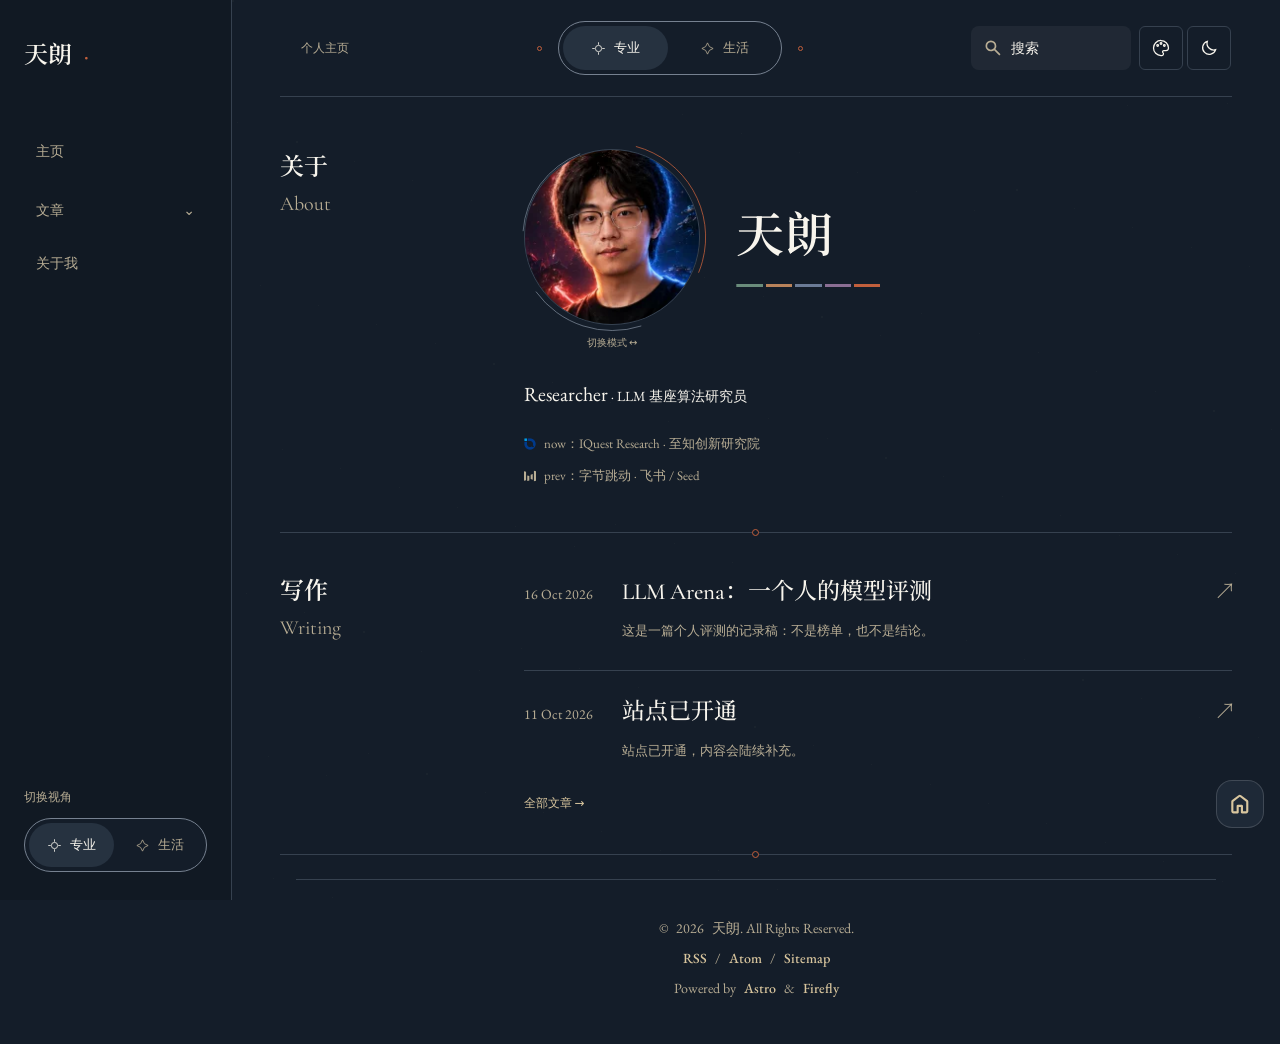
==== commit 5f770424: "site: build of 8009df106cf8 Co-Authored-By: Claude Code <noreply@anthropic.com>" ====
--- a/index.html
+++ b/index.html
@@ -15,7 +15,7 @@
 </script><script>(()=>{var g=Object.defineProperty,w=(a,s,c)=>s in a?g(a,s,{enumerable:!0,configurable:!0,writable:!0,value:c}):a[s]=c,l=(a,s,c)=>w(a,typeof s!="symbol"?s+"":s,c),E=new Set(["__proto__","constructor","prototype"]);{let a={0:t=>y(t),1:t=>c(t),2:t=>new RegExp(t),3:t=>new Date(t),4:t=>new Map(c(t)),5:t=>new Set(c(t)),6:t=>BigInt(t),7:t=>new URL(t),8:t=>new Uint8Array(t),9:t=>new Uint16Array(t),10:t=>new Uint32Array(t),11:t=>Number.POSITIVE_INFINITY*t},s=t=>{let[p,e]=t;return p in a?a[p](e):void 0},c=t=>t.map(s),y=t=>typeof t!="object"||t===null?t:Object.fromEntries(Object.entries(t).map(([p,e])=>[p,s(e)]));class f extends HTMLElement{constructor(){super(...arguments),l(this,"Component"),l(this,"hydrator"),l(this,"hydrate",async()=>{var b;if(!this.hydrator||!this.isConnected)return;let e=(b=this.parentElement)==null?void 0:b.closest("astro-island[ssr]");if(e){e.addEventListener("astro:hydrate",this.hydrate,{once:!0});return}let r=this.querySelectorAll("astro-slot"),n={},d=this.querySelectorAll("template[data-astro-template]");for(let o of d){let i=o.closest(this.tagName);i!=null&&i.isSameNode(this)&&(n[o.getAttribute("data-astro-template")||"default"]=o.innerHTML,o.remove())}for(let o of r){let i=o.closest(this.tagName);i!=null&&i.isSameNode(this)&&(n[o.getAttribute("name")||"default"]=o.innerHTML)}let u;try{u=this.hasAttribute("props")?y(JSON.parse(this.getAttribute("props"))):{}}catch(o){let i=this.getAttribute("component-url")||"<unknown>",v=this.getAttribute("component-export");throw v&&(i+=` (export ${v})`),console.error(`[hydrate] Error parsing props for component ${i}`,this.getAttribute("props"),o),o}let h;await this.hydrator(this)(this.Component,u,n,{client:this.getAttribute("client")}),this.removeAttribute("ssr"),this.dispatchEvent(new CustomEvent("astro:hydrate"))}),l(this,"unmount",()=>{this.isConnected||this.dispatchEvent(new CustomEvent("astro:unmount"))})}disconnectedCallback(){document.removeEventListener("astro:after-swap",this.unmount),document.addEventListener("astro:after-swap",this.unmount,{once:!0})}connectedCallback(){if(!this.hasAttribute("await-children")||document.readyState==="interactive"||document.readyState==="complete")this.childrenConnectedCallback();else{let e=()=>{document.removeEventListener("DOMContentLoaded",e),r.disconnect(),this.childrenConnectedCallback()},r=new MutationObserver(()=>{var n;((n=this.lastChild)==null?void 0:n.nodeType)===Node.COMMENT_NODE&&this.lastChild.nodeValue==="astro:end"&&(this.lastChild.remove(),e())});r.observe(this,{childList:!0}),document.addEventListener("DOMContentLoaded",e)}}async childrenConnectedCallback(){let e=this.getAttribute("before-hydration-url");e&&await import(e),this.start()}getRetryImportUrl(e){let r=new URL(e,document.baseURI);return r.searchParams.set("astro-retry",Date.now().toString()),r.toString()}async importWithRetry(e){try{return await import(e)}catch(r){return await new Promise(n=>setTimeout(n,1e3)),import(this.getRetryImportUrl(e))}}handleHydrationError(e){let r=this.getAttribute("component-url"),n=new CustomEvent("astro:hydration-error",{cancelable:!0,bubbles:!0,composed:!0,detail:{error:e,componentUrl:r}});this.dispatchEvent(n)&&console.error(`[astro-island] Error hydrating ${r}`,e)}async start(){let e=JSON.parse(this.getAttribute("opts")),r=this.getAttribute("client");if(Astro[r]===void 0){window.addEventListener(`astro:${r}`,()=>this.start(),{once:!0});return}try{await Astro[r](async()=>{let n=this.getAttribute("renderer-url");try{let[d,{default:u}]=await Promise.all([this.importWithRetry(this.getAttribute("component-url")),n?this.importWithRetry(n):Promise.resolve({default:()=>()=>{}})]),h=this.getAttribute("component-export")||"default";if(h.includes(".")){this.Component=d;for(let m of h.split(".")){if(E.has(m)||!this.Component||typeof this.Component!="object"&&typeof this.Component!="function"||!Object.hasOwn(this.Component,m))throw new Error(`Invalid component export path: ${h}`);this.Component=this.Component[m]}}else{if(E.has(h))throw new Error(`Invalid component export path: ${h}`);this.Component=d[h]}return this.hydrator=u,this.hydrate}catch(d){return this.handleHydrationError(d),()=>{}}},e,this)}catch(n){this.handleHydrationError(n)}}attributeChangedCallback(){this.hydrate()}}l(f,"observedAttributes",["props"]),customElements.get("astro-island")||customElements.define("astro-island",f)}})();
 </script><astro-island uid="Z1Ufrb1" component-url="/_astro/Search.Bp0MaZjL.js" component-export="default" renderer-url="/_astro/client.svelte.BG3JpSQe.js" props="{}" ssr client="load" opts="{&quot;name&quot;:&quot;Search&quot;,&quot;value&quot;:true}" await-children><!--[--><div id="search-bar" class="hidden lg:flex transition-all items-center h-11 mr-2 rounded-lg bg-black/4 hover:bg-black/6 focus-within:bg-black/6 dark:bg-white/5 dark:hover:bg-white/10 dark:focus-within:bg-white/10"><!--[0--><!--[0--><!--[0--><svg xmlns="http://www.w3.org/2000/svg" aria-hidden="true" role="img" class="inline-icon inline-flex items-center justify-center absolute text-[1.25rem] pointer-events-none ml-3 transition my-auto text-black/30 dark:text-white/30" width="1em" height="1em" viewBox="0 0 24 24"><!----><path fill="currentColor" d="m19.6 21l-6.3-6.3q-.75.6-1.725.95T9.5 16q-2.725 0-4.612-1.888T3 9.5t1.888-4.612T9.5 3t4.613 1.888T16 9.5q0 1.1-.35 2.075T14.7 13.3l6.3 6.3zM9.5 14q1.875 0 3.188-1.312T14 9.5t-1.312-3.187T9.5 5T6.313 6.313T5 9.5t1.313 3.188T9.5 14"/><!----></svg><!--]--><!--]--><!--]--><!----> <input id="search-input-desktop" placeholder="搜索" value="" aria-controls="search-panel" data-floating-panel-no-expanded="" class="transition-all pl-10 text-sm bg-transparent outline-0 h-full w-40 active:w-60 focus:w-60 text-black/50 dark:text-white/50 svelte-1n2o1uz"/></div> <button aria-label="Search Panel" aria-controls="search-panel" aria-expanded="false" id="search-switch" class="btn-plain scale-animation lg:hidden! rounded-lg w-11 h-11 active:scale-90"><!--[0--><!--[0--><!--[0--><svg xmlns="http://www.w3.org/2000/svg" aria-hidden="true" role="img" class="inline-icon inline-flex items-center justify-center text-[1.25rem]" width="1em" height="1em" viewBox="0 0 24 24"><!----><path fill="currentColor" d="m19.6 21l-6.3-6.3q-.75.6-1.725.95T9.5 16q-2.725 0-4.612-1.888T3 9.5t1.888-4.612T9.5 3t4.613 1.888T16 9.5q0 1.1-.35 2.075T14.7 13.3l6.3 6.3zM9.5 14q1.875 0 3.188-1.312T14 9.5t-1.312-3.187T9.5 5T6.313 6.313T5 9.5t1.313 3.188T9.5 14"/><!----></svg><!--]--><!--]--><!--]--><!----></button> <div id="search-panel" class="float-panel float-panel-closed search-panel absolute md:w-120 top-20 left-4 md:left-[unset] right-4 shadow-2xl rounded-2xl p-2 svelte-1n2o1uz" data-floating-panel="" data-floating-panel-trigger="search-switch search-input-desktop" inert="" aria-hidden="true"><div id="search-bar-inside" class="flex relative lg:hidden transition-all items-center h-11 rounded-xl bg-black/4 hover:bg-black/6 focus-within:bg-black/6 dark:bg-white/5 dark:hover:bg-white/10 dark:focus-within:bg-white/10"><!--[0--><!--[0--><!--[0--><svg xmlns="http://www.w3.org/2000/svg" aria-hidden="true" role="img" class="inline-icon inline-flex items-center justify-center absolute text-[1.25rem] pointer-events-none ml-3 transition my-auto text-black/30 dark:text-white/30" width="1em" height="1em" viewBox="0 0 24 24"><!----><path fill="currentColor" d="m19.6 21l-6.3-6.3q-.75.6-1.725.95T9.5 16q-2.725 0-4.612-1.888T3 9.5t1.888-4.612T9.5 3t4.613 1.888T16 9.5q0 1.1-.35 2.075T14.7 13.3l6.3 6.3zM9.5 14q1.875 0 3.188-1.312T14 9.5t-1.312-3.187T9.5 5T6.313 6.313T5 9.5t1.313 3.188T9.5 14"/><!----></svg><!--]--><!--]--><!--]--><!----> <input placeholder="搜索" value="" class="pl-10 absolute inset-0 text-sm bg-transparent outline-0 focus:w-60 text-black/50 dark:text-white/50 svelte-1n2o1uz"/></div> <!--[2--><div class="transition first-of-type:mt-2 lg:first-of-type:mt-0 block rounded-xl text-lg px-3 py-2 text-50">找不到相关结果。</div><!--]--></div><!--]--><!--astro:end--></astro-island><div class="appearance-controls"><div class="appearance-setting" data-appearance="palette"><button type="button" class="appearance-trigger" id="appearance-palette" aria-label="配色" title="配色" aria-haspopup="menu" aria-controls="appearance-palette-menu" aria-expanded="false"><svg viewBox="0 0 24 24" aria-hidden="true"><path d="M12 3a9 9 0 1 0 0 18h1a2 2 0 0 0 1.2-3.6c-.8-.8-.2-2.4 1.4-2.4H18a3 3 0 0 0 3-3 9 9 0 0 0-9-9Z"></path><circle cx="8" cy="9" r="1"></circle><circle cx="12" cy="6.5" r="1"></circle><circle cx="16" cy="9" r="1"></circle></svg></button><div class="appearance-menu" id="appearance-palette-menu" role="menu" aria-label="配色" hidden><button type="button" role="menuitemradio" data-value="auto" aria-checked="false" tabindex="-1"><span>随模式</span><svg class="appearance-check" viewBox="0 0 24 24" aria-hidden="true"><path d="m5 12 4 4L19 6"></path></svg></button><button type="button" role="menuitemradio" data-value="fusion" aria-checked="false" tabindex="-1"><span>融合</span><svg class="appearance-check" viewBox="0 0 24 24" aria-hidden="true"><path d="m5 12 4 4L19 6"></path></svg></button><button type="button" role="menuitemradio" data-value="warm-paper" aria-checked="false" tabindex="-1"><span>暖纸</span><svg class="appearance-check" viewBox="0 0 24 24" aria-hidden="true"><path d="m5 12 4 4L19 6"></path></svg></button><button type="button" role="menuitemradio" data-value="spectrum" aria-checked="false" tabindex="-1"><span>光谱</span><svg class="appearance-check" viewBox="0 0 24 24" aria-hidden="true"><path d="m5 12 4 4L19 6"></path></svg></button><button type="button" role="menuitemradio" data-value="lark" aria-checked="false" tabindex="-1"><span>飞书蓝</span><svg class="appearance-check" viewBox="0 0 24 24" aria-hidden="true"><path d="m5 12 4 4L19 6"></path></svg></button><button type="button" role="menuitemradio" data-value="warm-lark" aria-checked="false" tabindex="-1"><span>暖纸飞书</span><svg class="appearance-check" viewBox="0 0 24 24" aria-hidden="true"><path d="m5 12 4 4L19 6"></path></svg></button></div></div><div class="appearance-setting" data-appearance="mode"><button type="button" class="appearance-trigger" id="appearance-mode" aria-label="明暗" title="明暗" aria-haspopup="menu" aria-controls="appearance-mode-menu" aria-expanded="false"><svg viewBox="0 0 24 24" aria-hidden="true"><path d="M20 14A8 8 0 0 1 10 4a8 8 0 1 0 10 10Z"></path></svg></button><div class="appearance-menu" id="appearance-mode-menu" role="menu" aria-label="明暗" hidden><button type="button" role="menuitemradio" data-value="auto" aria-checked="false" tabindex="-1"><span>随模式</span><svg class="appearance-check" viewBox="0 0 24 24" aria-hidden="true"><path d="m5 12 4 4L19 6"></path></svg></button><button type="button" role="menuitemradio" data-value="system" aria-checked="false" tabindex="-1"><span>随系统</span><svg class="appearance-check" viewBox="0 0 24 24" aria-hidden="true"><path d="m5 12 4 4L19 6"></path></svg></button><button type="button" role="menuitemradio" data-value="light" aria-checked="false" tabindex="-1"><span>亮色</span><svg class="appearance-check" viewBox="0 0 24 24" aria-hidden="true"><path d="m5 12 4 4L19 6"></path></svg></button><button type="button" role="menuitemradio" data-value="dark" aria-checked="false" tabindex="-1"><span>暗色</span><svg class="appearance-check" viewBox="0 0 24 24" aria-hidden="true"><path d="m5 12 4 4L19 6"></path></svg></button></div></div></div><script type="module" src="/_astro/AppearanceControls.astro_astro_type_script_index_0_lang.Bych5DLd.js"></script><button aria-label="导航菜单" aria-controls="nav-menu-panel" aria-expanded="false" name="Nav Menu" class="btn-plain scale-animation rounded-lg w-11 h-11 active:scale-90 lg:hidden!" id="nav-menu-switch"><svg width="1em" height="1em" viewBox="0 0 24 24" class="text-[1.25rem]" data-icon="material-symbols:menu-rounded"><symbol id="ai:material-symbols:menu-rounded"><path fill="currentColor" d="M4 18q-.425 0-.712-.288T3 17t.288-.712T4 16h16q.425 0 .713.288T21 17t-.288.713T20 18zm0-5q-.425 0-.712-.288T3 12t.288-.712T4 11h16q.425 0 .713.288T21 12t-.288.713T20 13zm0-5q-.425 0-.712-.288T3 7t.288-.712T4 6h16q.425 0 .713.288T21 7t-.288.713T20 8z"/></symbol><use href="#ai:material-symbols:menu-rounded"></use></svg></button></div></div></div></div><script type="module">function g(){let l=document.getElementById("display-settings-switch");l&&(l.onclick=function(){let e=document.getElementById("display-setting");e&&e.classList.toggle("float-panel-closed")});let o=document.getElementById("nav-menu-switch");o&&(o.onclick=function(){let e=document.getElementById("nav-menu-panel");e&&e.classList.toggle("float-panel-closed")});let c=document.getElementById("music-player-switch");c&&(c.onclick=function(){let e=document.getElementById("music-nav-panel");e&&e.classList.toggle("float-panel-closed")});let t=document.getElementById("bg-player-toggle");if(t){let e=function(i){var _a,_b;var n=t.querySelector(".bg-player-icon-play"),a=t.querySelector(".bg-player-icon-pause");n&&a&&(n.classList.toggle("hidden",i),a.classList.toggle("hidden",!i));var s=(_a=t.getAttribute("data-i18n-play"))!=null?_a:"",r=(_b=t.getAttribute("data-i18n-pause"))!=null?_b:"",f=i?r:s;t.setAttribute("title",f),t.setAttribute("aria-label",f)},d=function(){e(document.documentElement.hasAttribute("data-bg-video-playing"))};var w=e,p=d;t.onclick=function(){window.dispatchEvent(new CustomEvent("bg-player-toggle"))},window.addEventListener("bg-player-state-change",function(i){var n=i;e(n.detail&&n.detail.playing)}),window.addEventListener("wallpaperModeChange",function(i){var n=i,a=n.detail&&n.detail.mode;t.style.display=a==="none"?"none":""}),window.swup&&window.swup.hooks?window.swup.hooks.on("content:replace",d):document.addEventListener("swup:enable",function(){window.swup.hooks.on("content:replace",d)})}let m=document.getElementById("scheme-switch");m&&(m.onclick=function(){let e=document.getElementById("theme-mode-panel");e&&e.classList.toggle("float-panel-closed")}),document.addEventListener("click",function(e){const d=["display-setting","music-nav-panel","theme-mode-panel"],i=["display-settings-switch","music-player-switch","scheme-switch"];d.forEach((n,a)=>{const s=document.getElementById(n),r=document.getElementById(i[a]);s&&r&&!s.classList.contains("float-panel-closed")&&e.target instanceof Node&&!s.contains(e.target)&&!r.contains(e.target)&&s.classList.add("float-panel-closed")})})}g();function u(){const l=document.getElementById("navbar");if(!l||l.getAttribute("data-transparent-mode")!=="semifull")return;window.semifullScrollHandler&&(window.removeEventListener("scroll",window.semifullScrollHandler),window.semifullScrollHandler=void 0),l.classList.remove("scrolled");let o=!1;function c(){if(document.documentElement.classList.contains("is-page-transitioning")){document.documentElement.getAttribute("data-wallpaper-mode")!=="fullscreen"&&l.classList.remove("scrolled"),o=!1;return}(window.pageYOffset||document.documentElement.scrollTop)>50?l.classList.add("scrolled"):l.classList.remove("scrolled"),o=!1}function t(){o||(requestAnimationFrame(c),o=!0)}window.semifullScrollHandler&&window.removeEventListener("scroll",window.semifullScrollHandler),window.semifullScrollHandler=t,window.addEventListener("scroll",t,{passive:!0}),c()}window.initSemifullScrollDetection=u,document.readyState==="loading"?document.addEventListener("DOMContentLoaded",u):u();
 </script><script data-swup-ignore-script>(function(){const scriptUrl="/pagefind/pagefind.js";async function loadPagefind(){try{const response=await fetch(scriptUrl,{method:"HEAD"});if(!response.ok)throw new Error(`Pagefind script not found: ${response.status}`);const pagefind=await import(scriptUrl);await pagefind.options({excerptLength:20}),window.pagefind=pagefind,document.dispatchEvent(new CustomEvent("pagefindready")),console.log("Pagefind loaded and initialized successfully, event dispatched.")}catch(error){console.error("Failed to load Pagefind:",error),window.pagefind={search:()=>Promise.resolve({results:[]}),options:()=>Promise.resolve()},document.dispatchEvent(new CustomEvent("pagefindloaderror")),console.log("Pagefind load error, event dispatched.")}}window.__loadPagefind=function(){return window.__pagefindLoading||(window.__pagefindLoading=loadPagefind()),window.__pagefindLoading}})();
-</script></div></div><!-- Wallpaper - 如果允许切换则始终渲染，否则只渲染当前模式 --><div id="banner-overlay-container" class="hidden"></div><div id="banner-dim-container" class="hidden"></div><div id="content-panel" class="content-panel absolute w-full z-30 pointer-events-none"><!-- The pointer-events-none here prevent blocking the click event of the TOC --><div id="content-panel-inner" class="relative w-full xl:w-[92vw] max-w-(--page-width) mx-auto pointer-events-auto" style="--cols-md:var(--grid-sidebar-width) 1fr;--cols-xl:var(--grid-sidebar-width) 1fr;--left-display-md:contents;--left-display-xl:contents;--right-display-md:none;--right-display-xl:none;--grid-sidebar-width:17.5rem;--content-ratio-md:1;--content-ratio-xl:1"><div id="main-grid" class="transition duration-700 w-full left-0 right-0 grid mx-auto gap-4 px-2 md:px-4 mobile-no-sidebar" data-sidebar-enable="true" data-grid-hide-sidebar-on-post="false" data-sidebar-position="both" data-tablet-sidebar="left" data-no-sidebar-content-width="0.6" data-has-left-on-post="true" data-has-left-on-non-post="true" data-has-right-on-post="true" data-has-right-on-non-post="false"><div id="left-sidebar-wrapper" data-hide-sidebar-on-post="false"><div id="left-sidebar" class="mb-4 onload-animation flex flex-col w-full pt-0"><div class="flex flex-col w-full gap-4 mb-4"><aside class="reading-profile onload-animation" aria-label="天朗"><a href="/about/" class="reading-avatar" aria-label="天朗"><div class="profile-avatar-image overflow-hidden relative"><div class="lqip-placeholder absolute inset-0 pointer-events-none" style="background: linear-gradient(135deg, #51312e 0%, #242335 50%, #373246 100%)" aria-hidden="true"></div><div class="transition absolute inset-0 dark:bg-black/10 pointer-events-none"></div><picture><source srcset="/_astro/avatar.BNfFKwYu_1OkCQO.webp 56w, /_astro/avatar.BNfFKwYu_rBT1p.webp 112w" type="image/webp" sizes="56px"><img src="/_astro/avatar.BNfFKwYu_Z12IgVz.webp" srcset="/_astro/avatar.BNfFKwYu_1OkCQO.webp 56w, /_astro/avatar.BNfFKwYu_rBT1p.webp 112w" alt="天朗" style="object-position: center" loading="eager" fetchpriority="auto" sizes="56px" decoding="async" data-astro-image="constrained" data-astro-image-fit="cover" data-astro-image-pos="center" width="400" height="400" class="w-full h-full object-cover opacity-0 transition-opacity duration-500 ease-out"></picture></div></a><div class="reading-profile-copy"><a class="reading-profile-name" href="/about/">天朗</a><p>大模型的狂热爱好者，喜欢自己折腾一些好玩、看起来很酷的东西。</p></div><nav class="reading-profile-links"><a href="/rss/" rel="me">RSS</a><a href="/atom/" rel="me">Atom</a></nav></aside></div></div></div><div id="left-sidebar-dynamic" class="hidden transition-swup-fade" data-sidebar-placeholder="true"></div><div id="content-column" class="min-w-0 overflow-x-clip overflow-y-visible"><main id="swup-container" class="transition-main" data-current-post-category data-home-intro="true"><div id="content-wrapper" class="onload-animation transition-leaving"><section class="redesign-section home-intro" aria-labelledby="about-label"><div class="redesign-section-heading"><h2 id="about-label">关于</h2><p lang="en">About</p></div><div class="redesign-section-content"><div class="home-identity"><div class="home-name-block"><h1 id="home-name">天朗</h1><div class="spectrum-line" aria-hidden="true"><span></span><span></span><span></span><span></span><span></span></div></div><button class="home-avatar-switch" type="button" data-toggle-content-mode aria-label="切换到生活模式"><span class="home-avatar"><div class="overflow-hidden relative"><div class="lqip-placeholder absolute inset-0 pointer-events-none" style="background: linear-gradient(135deg, #51312e 0%, #242335 50%, #373246 100%)" aria-hidden="true"></div><picture><source srcset="/_astro/avatar.BNfFKwYu_rBT1p.webp 112w, /_astro/avatar.BNfFKwYu_lwpOl.webp 176w, /_astro/avatar.BNfFKwYu_Z247cKo.webp 352w" type="image/webp" sizes="(max-width: 960px) 112px, 176px"><img src="/_astro/avatar.BNfFKwYu_Z12IgVz.webp" srcset="/_astro/avatar.BNfFKwYu_rBT1p.webp 112w, /_astro/avatar.BNfFKwYu_lwpOl.webp 176w, /_astro/avatar.BNfFKwYu_Z247cKo.webp 352w" alt="天朗" style="object-position: center" loading="eager" fetchpriority="auto" sizes="(max-width: 960px) 112px, 176px" decoding="async" data-astro-image="constrained" data-astro-image-fit="cover" data-astro-image-pos="center" width="400" height="400" class="w-full h-full object-cover opacity-0 transition-opacity duration-500 ease-out"></picture></div><svg class="portrait-ring" viewBox="0 0 220 220" aria-hidden="true"><circle cx="110" cy="110" r="103" pathLength="100" class="ring-arc arc-one"></circle><circle cx="110" cy="110" r="103" pathLength="100" class="ring-arc arc-two"></circle><circle cx="110" cy="110" r="98" pathLength="100" class="ring-arc arc-three"></circle></svg></span><span class="avatar-label">切换模式 ↔</span></button></div><div class="mode-professional"><p class="home-role"><span>Researcher</span> · LLM 基座算法研究员</p><div class="home-career"><p><img src="/profile/iquest-mark.png" alt width="16" height="16">now：IQuest Research · 至知创新研究院</p><p><svg width="1em" height="1em" viewBox="0 0 24 24" aria-hidden="true" data-icon="simple-icons:bytedance"><symbol id="ai:simple-icons:bytedance"><path fill="currentColor" d="M19.877 1.469L24 2.532v18.942l-4.123 1.056zM6.53 10.897l4.115 1.064v8.978L6.53 22.003zM0 2.572l4.115 1.064v16.736L0 21.428zm17.455 5.62V19.3l-4.122-1.065V9.257z"/></symbol><use href="#ai:simple-icons:bytedance"></use></svg>prev：字节跳动 · 飞书 / Seed</p></div></div><p class="home-tagline mode-personal">大模型的狂热爱好者，喜欢自己折腾一些好玩、看起来很酷的东西。</p></div></section><section class="redesign-section home-writing" aria-labelledby="writing-heading"><div class="redesign-section-heading"><h2 id="writing-heading" data-writing-label>写作</h2><p lang="en" data-writing-english>Writing</p></div><div class="redesign-section-content"><div class="home-writing-list"><article class="home-entry"><time datetime="2026-10-11T00:00:00.000Z">11 Oct 2026</time><div><h3><a class="home-entry-title" href="/posts/hello/">站点已开通</a></h3><p>站点已开通，内容会陆续补充。</p></div><a class="home-entry-arrow" href="/posts/hello/" aria-label="阅读站点已开通">↗</a></article></div><a class="home-all-posts" href="/archive/">全部文章 →</a></div></section><section class="redesign-section home-life mode-personal" aria-labelledby="life-heading"><div class="redesign-section-heading"><h2 id="life-heading">日常</h2><p lang="en">Life</p></div><div class="redesign-section-content"><div class="life-strip" tabindex="0" role="region" aria-label="日常照片，可横向滚动"><figure><div class="overflow-hidden relative"><div class="lqip-placeholder absolute inset-0 pointer-events-none" style="background: linear-gradient(135deg, #9faabb 0%, #808b9c 50%, #aeaca8 100%)" aria-hidden="true"></div><picture><source srcset="/_astro/life-1.tbxQ8hCa_Z1Xlt29.webp 136w, /_astro/life-1.tbxQ8hCa_Z2jjT34.webp 240w, /_astro/life-1.tbxQ8hCa_Z2nSaJ3.webp 480w" type="image/webp" sizes="(max-width: 960px) 136px, 15vw"><img src="/_astro/life-1.tbxQ8hCa_ZgztKz.webp" srcset="/_astro/life-1.tbxQ8hCa_Z1Xlt29.webp 136w, /_astro/life-1.tbxQ8hCa_Z2jjT34.webp 240w, /_astro/life-1.tbxQ8hCa_Z2nSaJ3.webp 480w" alt="日常 1 · 天空" style="object-position: center" loading="lazy" fetchpriority="auto" sizes="(max-width: 960px) 136px, 15vw" decoding="async" data-astro-image="constrained" data-astro-image-fit="cover" data-astro-image-pos="center" width="640" height="800" class="w-full h-full object-cover opacity-0 transition-opacity duration-500 ease-out"></picture></div></figure><figure><div class="overflow-hidden relative"><div class="lqip-placeholder absolute inset-0 pointer-events-none" style="background: linear-gradient(135deg, #8c8074 0%, #979789 50%, #acaba2 100%)" aria-hidden="true"></div><picture><source srcset="/_astro/life-2.3wrgSSNb_1qCpxH.webp 136w, /_astro/life-2.3wrgSSNb_15DYwM.webp 240w, /_astro/life-2.3wrgSSNb_115HPN.webp 480w" type="image/webp" sizes="(max-width: 960px) 136px, 15vw"><img src="/_astro/life-2.3wrgSSNb_Z1VMIYE.webp" srcset="/_astro/life-2.3wrgSSNb_1qCpxH.webp 136w, /_astro/life-2.3wrgSSNb_15DYwM.webp 240w, /_astro/life-2.3wrgSSNb_115HPN.webp 480w" alt="日常 2 · 猫" style="object-position: center" loading="lazy" fetchpriority="auto" sizes="(max-width: 960px) 136px, 15vw" decoding="async" data-astro-image="constrained" data-astro-image-fit="cover" data-astro-image-pos="center" width="640" height="800" class="w-full h-full object-cover opacity-0 transition-opacity duration-500 ease-out"></picture></div></figure><figure><div class="overflow-hidden relative"><div class="lqip-placeholder absolute inset-0 pointer-events-none" style="background: linear-gradient(135deg, #d0cccb 0%, #d5d0c8 50%, #989370 100%)" aria-hidden="true"></div><picture><source srcset="/_astro/life-3.BfIfbsZS_ZOpTDI.webp 136w, /_astro/life-3.BfIfbsZS_Z1aokED.webp 240w, /_astro/life-3.BfIfbsZS_Z1eWBlC.webp 480w" type="image/webp" sizes="(max-width: 960px) 136px, 15vw"><img src="/_astro/life-3.BfIfbsZS_Rl4BQ.webp" srcset="/_astro/life-3.BfIfbsZS_ZOpTDI.webp 136w, /_astro/life-3.BfIfbsZS_Z1aokED.webp 240w, /_astro/life-3.BfIfbsZS_Z1eWBlC.webp 480w" alt="日常 3 · 玩偶" style="object-position: center" loading="lazy" fetchpriority="auto" sizes="(max-width: 960px) 136px, 15vw" decoding="async" data-astro-image="constrained" data-astro-image-fit="cover" data-astro-image-pos="center" width="640" height="800" class="w-full h-full object-cover opacity-0 transition-opacity duration-500 ease-out"></picture></div></figure><figure><div class="overflow-hidden relative"><div class="lqip-placeholder absolute inset-0 pointer-events-none" style="background: linear-gradient(135deg, #9fa3a2 0%, #3d3d39 50%, #5d6263 100%)" aria-hidden="true"></div><picture><source srcset="/_astro/life-4.UvLQ3gz0_Z1A3GiJ.webp 136w, /_astro/life-4.UvLQ3gz0_Z1V27jE.webp 240w, /_astro/life-4.UvLQ3gz0_Z20Ao0D.webp 480w" type="image/webp" sizes="(max-width: 960px) 136px, 15vw"><img src="/_astro/life-4.UvLQ3gz0_6HhWP.webp" srcset="/_astro/life-4.UvLQ3gz0_Z1A3GiJ.webp 136w, /_astro/life-4.UvLQ3gz0_Z1V27jE.webp 240w, /_astro/life-4.UvLQ3gz0_Z20Ao0D.webp 480w" alt="日常 4 · 校园" style="object-position: center" loading="lazy" fetchpriority="auto" sizes="(max-width: 960px) 136px, 15vw" decoding="async" data-astro-image="constrained" data-astro-image-fit="cover" data-astro-image-pos="center" width="640" height="800" class="w-full h-full object-cover opacity-0 transition-opacity duration-500 ease-out"></picture></div></figure><figure><div class="overflow-hidden relative"><div class="lqip-placeholder absolute inset-0 pointer-events-none" style="background: linear-gradient(135deg, #cfd4c2 0%, #89816b 50%, #9d8b6b 100%)" aria-hidden="true"></div><picture><source srcset="/_astro/life-5.BsAgc1eB_ZOP7ft.webp 136w, /_astro/life-5.BsAgc1eB_Z1aNxgo.webp 240w, /_astro/life-5.BsAgc1eB_Z1fmNWn.webp 480w" type="image/webp" sizes="(max-width: 960px) 136px, 15vw"><img src="/_astro/life-5.BsAgc1eB_QUR16.webp" srcset="/_astro/life-5.BsAgc1eB_ZOP7ft.webp 136w, /_astro/life-5.BsAgc1eB_Z1aNxgo.webp 240w, /_astro/life-5.BsAgc1eB_Z1fmNWn.webp 480w" alt="日常 5 · 窗边" style="object-position: center" loading="lazy" fetchpriority="auto" sizes="(max-width: 960px) 136px, 15vw" decoding="async" data-astro-image="constrained" data-astro-image-fit="cover" data-astro-image-pos="center" width="640" height="800" class="w-full h-full object-cover opacity-0 transition-opacity duration-500 ease-out"></picture></div></figure></div></div></section></div></main></div><div id="right-sidebar-static" data-hide-sidebar-on-post="false"><div id="right-sidebar" class="mb-4 onload-animation flex flex-col w-full pt-0"><div id="right-sidebar-sticky" class="flex flex-col w-full mt-0 gap-4 sticky top-0"><widget-layout data-id="sidebar-toc" data-is-collapsed="undefined" data-use-expanded-button-spacing="false" style="animation-delay: 0ms; " data-astro-cid-feazkes2="true" class="card-base pb-4 onload-animation widget-hide-on-non-post hidden"><div class="widget-title font-bold transition text-lg text-neutral-900 dark:text-neutral-100 relative ml-8 mt-4 mb-2
+</script></div></div><!-- Wallpaper - 如果允许切换则始终渲染，否则只渲染当前模式 --><div id="banner-overlay-container" class="hidden"></div><div id="banner-dim-container" class="hidden"></div><div id="content-panel" class="content-panel absolute w-full z-30 pointer-events-none"><!-- The pointer-events-none here prevent blocking the click event of the TOC --><div id="content-panel-inner" class="relative w-full xl:w-[92vw] max-w-(--page-width) mx-auto pointer-events-auto" style="--cols-md:var(--grid-sidebar-width) 1fr;--cols-xl:var(--grid-sidebar-width) 1fr;--left-display-md:contents;--left-display-xl:contents;--right-display-md:none;--right-display-xl:none;--grid-sidebar-width:17.5rem;--content-ratio-md:1;--content-ratio-xl:1"><div id="main-grid" class="transition duration-700 w-full left-0 right-0 grid mx-auto gap-4 px-2 md:px-4 mobile-no-sidebar" data-sidebar-enable="true" data-grid-hide-sidebar-on-post="false" data-sidebar-position="both" data-tablet-sidebar="left" data-no-sidebar-content-width="0.6" data-has-left-on-post="true" data-has-left-on-non-post="true" data-has-right-on-post="true" data-has-right-on-non-post="false"><div id="left-sidebar-wrapper" data-hide-sidebar-on-post="false"><div id="left-sidebar" class="mb-4 onload-animation flex flex-col w-full pt-0"><div class="flex flex-col w-full gap-4 mb-4"><aside class="reading-profile onload-animation" aria-label="天朗"><a href="/about/" class="reading-avatar" aria-label="天朗"><div class="profile-avatar-image overflow-hidden relative"><div class="lqip-placeholder absolute inset-0 pointer-events-none" style="background: linear-gradient(135deg, #51312e 0%, #242335 50%, #373246 100%)" aria-hidden="true"></div><div class="transition absolute inset-0 dark:bg-black/10 pointer-events-none"></div><picture><source srcset="/_astro/avatar.BNfFKwYu_1OkCQO.webp 56w, /_astro/avatar.BNfFKwYu_rBT1p.webp 112w" type="image/webp" sizes="56px"><img src="/_astro/avatar.BNfFKwYu_Z12IgVz.webp" srcset="/_astro/avatar.BNfFKwYu_1OkCQO.webp 56w, /_astro/avatar.BNfFKwYu_rBT1p.webp 112w" alt="天朗" style="object-position: center" loading="eager" fetchpriority="auto" sizes="56px" decoding="async" data-astro-image="constrained" data-astro-image-fit="cover" data-astro-image-pos="center" width="400" height="400" class="w-full h-full object-cover opacity-0 transition-opacity duration-500 ease-out"></picture></div></a><div class="reading-profile-copy"><a class="reading-profile-name" href="/about/">天朗</a><p>大模型的狂热爱好者，喜欢自己折腾一些好玩、看起来很酷的东西。</p></div><nav class="reading-profile-links"><a href="/rss/" rel="me">RSS</a><a href="/atom/" rel="me">Atom</a></nav></aside></div></div></div><div id="left-sidebar-dynamic" class="hidden transition-swup-fade" data-sidebar-placeholder="true"></div><div id="content-column" class="min-w-0 overflow-x-clip overflow-y-visible"><main id="swup-container" class="transition-main" data-current-post-category data-home-intro="true"><div id="content-wrapper" class="onload-animation transition-leaving"><section class="redesign-section home-intro" aria-labelledby="about-label"><div class="redesign-section-heading"><h2 id="about-label">关于</h2><p lang="en">About</p></div><div class="redesign-section-content"><div class="home-identity"><div class="home-name-block"><h1 id="home-name">天朗</h1><div class="spectrum-line" aria-hidden="true"><span></span><span></span><span></span><span></span><span></span></div></div><button class="home-avatar-switch" type="button" data-toggle-content-mode aria-label="切换到生活模式"><span class="home-avatar"><div class="overflow-hidden relative"><div class="lqip-placeholder absolute inset-0 pointer-events-none" style="background: linear-gradient(135deg, #51312e 0%, #242335 50%, #373246 100%)" aria-hidden="true"></div><picture><source srcset="/_astro/avatar.BNfFKwYu_rBT1p.webp 112w, /_astro/avatar.BNfFKwYu_lwpOl.webp 176w, /_astro/avatar.BNfFKwYu_Z247cKo.webp 352w" type="image/webp" sizes="(max-width: 960px) 112px, 176px"><img src="/_astro/avatar.BNfFKwYu_Z12IgVz.webp" srcset="/_astro/avatar.BNfFKwYu_rBT1p.webp 112w, /_astro/avatar.BNfFKwYu_lwpOl.webp 176w, /_astro/avatar.BNfFKwYu_Z247cKo.webp 352w" alt="天朗" style="object-position: center" loading="eager" fetchpriority="auto" sizes="(max-width: 960px) 112px, 176px" decoding="async" data-astro-image="constrained" data-astro-image-fit="cover" data-astro-image-pos="center" width="400" height="400" class="w-full h-full object-cover opacity-0 transition-opacity duration-500 ease-out"></picture></div><svg class="portrait-ring" viewBox="0 0 220 220" aria-hidden="true"><circle cx="110" cy="110" r="103" pathLength="100" class="ring-arc arc-one"></circle><circle cx="110" cy="110" r="103" pathLength="100" class="ring-arc arc-two"></circle><circle cx="110" cy="110" r="98" pathLength="100" class="ring-arc arc-three"></circle></svg></span><span class="avatar-label">切换模式 ↔</span></button></div><div class="mode-professional"><p class="home-role"><span>Researcher</span> · LLM 基座算法研究员</p><div class="home-career"><p><img src="/profile/iquest-mark.png" alt width="16" height="16">now：IQuest Research · 至知创新研究院</p><p><svg width="1em" height="1em" viewBox="0 0 24 24" aria-hidden="true" data-icon="simple-icons:bytedance"><symbol id="ai:simple-icons:bytedance"><path fill="currentColor" d="M19.877 1.469L24 2.532v18.942l-4.123 1.056zM6.53 10.897l4.115 1.064v8.978L6.53 22.003zM0 2.572l4.115 1.064v16.736L0 21.428zm17.455 5.62V19.3l-4.122-1.065V9.257z"/></symbol><use href="#ai:simple-icons:bytedance"></use></svg>prev：字节跳动 · 飞书 / Seed</p></div></div><p class="home-tagline mode-personal">大模型的狂热爱好者，喜欢自己折腾一些好玩、看起来很酷的东西。</p></div></section><section class="redesign-section home-writing" aria-labelledby="writing-heading"><div class="redesign-section-heading"><h2 id="writing-heading" data-writing-label>写作</h2><p lang="en" data-writing-english>Writing</p></div><div class="redesign-section-content"><div class="home-writing-list"><article class="home-entry"><time datetime="2026-10-16T00:00:00.000Z">16 Oct 2026</time><div><h3><a class="home-entry-title" href="/posts/llm-arena/">LLM Arena：一个人的模型评测</a></h3><p>这是一篇个人评测的记录稿：不是榜单，也不是结论。</p></div><a class="home-entry-arrow" href="/posts/llm-arena/" aria-label="阅读LLM Arena：一个人的模型评测">↗</a></article><article class="home-entry"><time datetime="2026-10-11T00:00:00.000Z">11 Oct 2026</time><div><h3><a class="home-entry-title" href="/posts/hello/">站点已开通</a></h3><p>站点已开通，内容会陆续补充。</p></div><a class="home-entry-arrow" href="/posts/hello/" aria-label="阅读站点已开通">↗</a></article></div><a class="home-all-posts" href="/archive/">全部文章 →</a></div></section><section class="redesign-section home-life mode-personal" aria-labelledby="life-heading"><div class="redesign-section-heading"><h2 id="life-heading">日常</h2><p lang="en">Life</p></div><div class="redesign-section-content"><div class="life-strip" tabindex="0" role="region" aria-label="日常照片，可横向滚动"><figure><div class="overflow-hidden relative"><div class="lqip-placeholder absolute inset-0 pointer-events-none" style="background: linear-gradient(135deg, #9faabb 0%, #808b9c 50%, #aeaca8 100%)" aria-hidden="true"></div><picture><source srcset="/_astro/life-1.tbxQ8hCa_Z1Xlt29.webp 136w, /_astro/life-1.tbxQ8hCa_Z2jjT34.webp 240w, /_astro/life-1.tbxQ8hCa_Z2nSaJ3.webp 480w" type="image/webp" sizes="(max-width: 960px) 136px, 15vw"><img src="/_astro/life-1.tbxQ8hCa_ZgztKz.webp" srcset="/_astro/life-1.tbxQ8hCa_Z1Xlt29.webp 136w, /_astro/life-1.tbxQ8hCa_Z2jjT34.webp 240w, /_astro/life-1.tbxQ8hCa_Z2nSaJ3.webp 480w" alt="日常 1 · 天空" style="object-position: center" loading="lazy" fetchpriority="auto" sizes="(max-width: 960px) 136px, 15vw" decoding="async" data-astro-image="constrained" data-astro-image-fit="cover" data-astro-image-pos="center" width="640" height="800" class="w-full h-full object-cover opacity-0 transition-opacity duration-500 ease-out"></picture></div></figure><figure><div class="overflow-hidden relative"><div class="lqip-placeholder absolute inset-0 pointer-events-none" style="background: linear-gradient(135deg, #8c8074 0%, #979789 50%, #acaba2 100%)" aria-hidden="true"></div><picture><source srcset="/_astro/life-2.3wrgSSNb_1qCpxH.webp 136w, /_astro/life-2.3wrgSSNb_15DYwM.webp 240w, /_astro/life-2.3wrgSSNb_115HPN.webp 480w" type="image/webp" sizes="(max-width: 960px) 136px, 15vw"><img src="/_astro/life-2.3wrgSSNb_Z1VMIYE.webp" srcset="/_astro/life-2.3wrgSSNb_1qCpxH.webp 136w, /_astro/life-2.3wrgSSNb_15DYwM.webp 240w, /_astro/life-2.3wrgSSNb_115HPN.webp 480w" alt="日常 2 · 猫" style="object-position: center" loading="lazy" fetchpriority="auto" sizes="(max-width: 960px) 136px, 15vw" decoding="async" data-astro-image="constrained" data-astro-image-fit="cover" data-astro-image-pos="center" width="640" height="800" class="w-full h-full object-cover opacity-0 transition-opacity duration-500 ease-out"></picture></div></figure><figure><div class="overflow-hidden relative"><div class="lqip-placeholder absolute inset-0 pointer-events-none" style="background: linear-gradient(135deg, #d0cccb 0%, #d5d0c8 50%, #989370 100%)" aria-hidden="true"></div><picture><source srcset="/_astro/life-3.BfIfbsZS_ZOpTDI.webp 136w, /_astro/life-3.BfIfbsZS_Z1aokED.webp 240w, /_astro/life-3.BfIfbsZS_Z1eWBlC.webp 480w" type="image/webp" sizes="(max-width: 960px) 136px, 15vw"><img src="/_astro/life-3.BfIfbsZS_Rl4BQ.webp" srcset="/_astro/life-3.BfIfbsZS_ZOpTDI.webp 136w, /_astro/life-3.BfIfbsZS_Z1aokED.webp 240w, /_astro/life-3.BfIfbsZS_Z1eWBlC.webp 480w" alt="日常 3 · 玩偶" style="object-position: center" loading="lazy" fetchpriority="auto" sizes="(max-width: 960px) 136px, 15vw" decoding="async" data-astro-image="constrained" data-astro-image-fit="cover" data-astro-image-pos="center" width="640" height="800" class="w-full h-full object-cover opacity-0 transition-opacity duration-500 ease-out"></picture></div></figure><figure><div class="overflow-hidden relative"><div class="lqip-placeholder absolute inset-0 pointer-events-none" style="background: linear-gradient(135deg, #9fa3a2 0%, #3d3d39 50%, #5d6263 100%)" aria-hidden="true"></div><picture><source srcset="/_astro/life-4.UvLQ3gz0_Z1A3GiJ.webp 136w, /_astro/life-4.UvLQ3gz0_Z1V27jE.webp 240w, /_astro/life-4.UvLQ3gz0_Z20Ao0D.webp 480w" type="image/webp" sizes="(max-width: 960px) 136px, 15vw"><img src="/_astro/life-4.UvLQ3gz0_6HhWP.webp" srcset="/_astro/life-4.UvLQ3gz0_Z1A3GiJ.webp 136w, /_astro/life-4.UvLQ3gz0_Z1V27jE.webp 240w, /_astro/life-4.UvLQ3gz0_Z20Ao0D.webp 480w" alt="日常 4 · 校园" style="object-position: center" loading="lazy" fetchpriority="auto" sizes="(max-width: 960px) 136px, 15vw" decoding="async" data-astro-image="constrained" data-astro-image-fit="cover" data-astro-image-pos="center" width="640" height="800" class="w-full h-full object-cover opacity-0 transition-opacity duration-500 ease-out"></picture></div></figure><figure><div class="overflow-hidden relative"><div class="lqip-placeholder absolute inset-0 pointer-events-none" style="background: linear-gradient(135deg, #cfd4c2 0%, #89816b 50%, #9d8b6b 100%)" aria-hidden="true"></div><picture><source srcset="/_astro/life-5.BsAgc1eB_ZOP7ft.webp 136w, /_astro/life-5.BsAgc1eB_Z1aNxgo.webp 240w, /_astro/life-5.BsAgc1eB_Z1fmNWn.webp 480w" type="image/webp" sizes="(max-width: 960px) 136px, 15vw"><img src="/_astro/life-5.BsAgc1eB_QUR16.webp" srcset="/_astro/life-5.BsAgc1eB_ZOP7ft.webp 136w, /_astro/life-5.BsAgc1eB_Z1aNxgo.webp 240w, /_astro/life-5.BsAgc1eB_Z1fmNWn.webp 480w" alt="日常 5 · 窗边" style="object-position: center" loading="lazy" fetchpriority="auto" sizes="(max-width: 960px) 136px, 15vw" decoding="async" data-astro-image="constrained" data-astro-image-fit="cover" data-astro-image-pos="center" width="640" height="800" class="w-full h-full object-cover opacity-0 transition-opacity duration-500 ease-out"></picture></div></figure></div></div></section></div></main></div><div id="right-sidebar-static" data-hide-sidebar-on-post="false"><div id="right-sidebar" class="mb-4 onload-animation flex flex-col w-full pt-0"><div id="right-sidebar-sticky" class="flex flex-col w-full mt-0 gap-4 sticky top-0"><widget-layout data-id="sidebar-toc" data-is-collapsed="undefined" data-use-expanded-button-spacing="false" style="animation-delay: 0ms; " data-astro-cid-feazkes2="true" class="card-base pb-4 onload-animation widget-hide-on-non-post hidden"><div class="widget-title font-bold transition text-lg text-neutral-900 dark:text-neutral-100 relative ml-8 mt-4 mb-2
             before:w-1 before:h-4 before:rounded-md before:bg-(--primary)
             before:absolute before:left-[-16px] before:top-[5.5px] flex items-center justify-between" style="" data-astro-cid-feazkes2><span class="widget-name" style="" data-astro-cid-feazkes2>文章目录</span></div><div id="sidebar-toc" class="collapse-wrapper overflow-hidden px-4" style="" data-astro-cid-feazkes2><div class="toc-scroll-container custom-scrollbar" data-astro-cid-sse56vea><div class="toc-content" id="sidebar-toc-content" data-astro-cid-sse56vea><div class="text-center py-8 text-gray-500 dark:text-gray-400" data-astro-cid-sse56vea><p data-astro-cid-sse56vea>当前页面没有目录</p></div></div></div></div></widget-layout><script type="module">var c=class extends HTMLElement{constructor(){if(super(),this.dataset.isCollapsed!=="true")return;this.dataset.expanded="false";const n=this.dataset.id,t=this.querySelector(".expand-btn button"),o=this.querySelector(`#${n}`);if(!t||!o)return;const a=t.querySelector(".toggle-text"),l=t.querySelector(".toggle-icon-more"),i=t.querySelector(".toggle-icon-less"),r=e=>{const s=e?t.dataset.showLess||"":t.dataset.showMore||"";t.dataset.expanded=String(e),this.dataset.expanded=String(e),t.title=s,t.setAttribute("aria-label",s),a&&(a.textContent=s),l==null||l.classList.toggle("hidden",e),i==null||i.classList.toggle("hidden",!e)};t.addEventListener("click",()=>{const e=t.dataset.expanded==="true";o.classList.toggle("collapsed",e),r(!e)})}};customElements.get("widget-layout")||customElements.define("widget-layout",c);
 </script><script type="module" src="/_astro/SidebarTOC.astro_astro_type_script_index_0_lang.D6eGjq9N.js"></script></div></div></div><div id="right-sidebar-dynamic" class="hidden transition-swup-fade" data-sidebar-placeholder="true"></div></div><!-- Spine Web Player CSS 将在 script 中动态加载 --><!-- 引入消息框组件 --><!-- 页脚：普通流位于文档末尾。site-footer 是 immersive-reading 的隐藏选择器，
